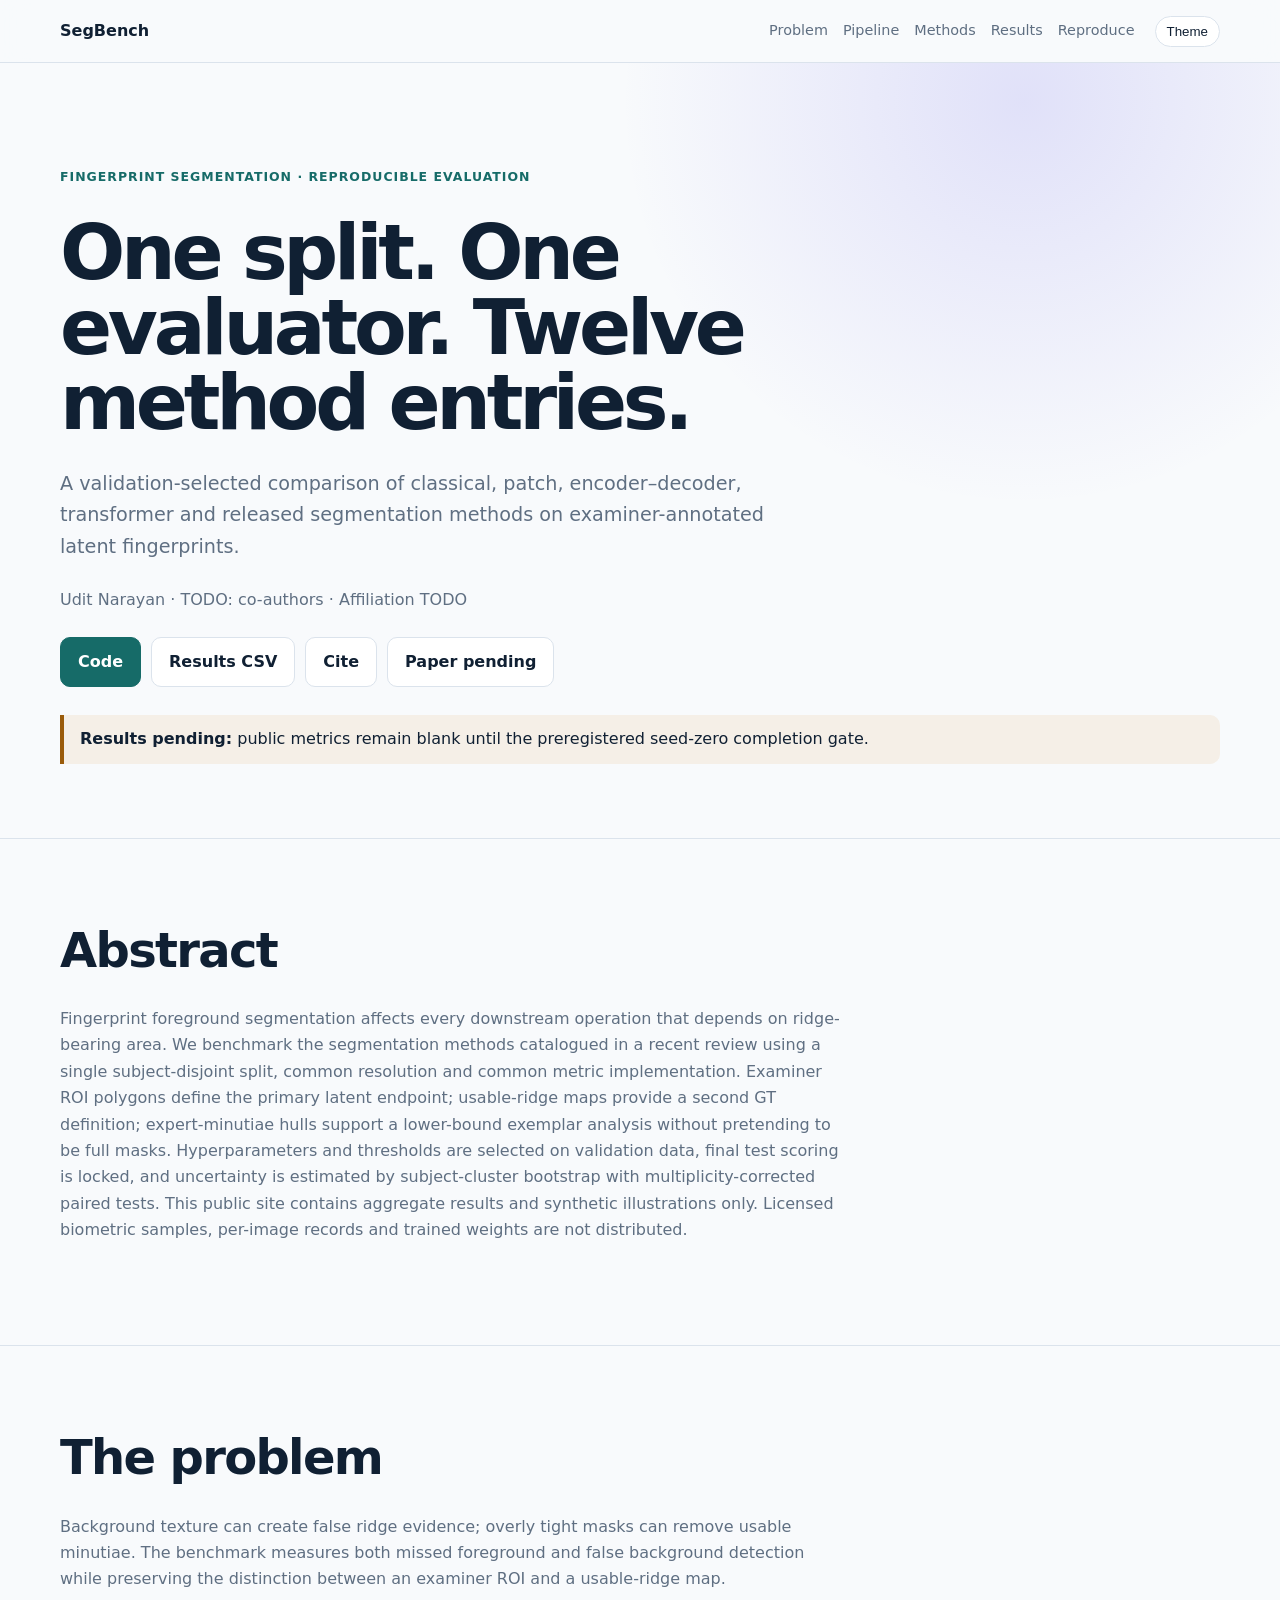
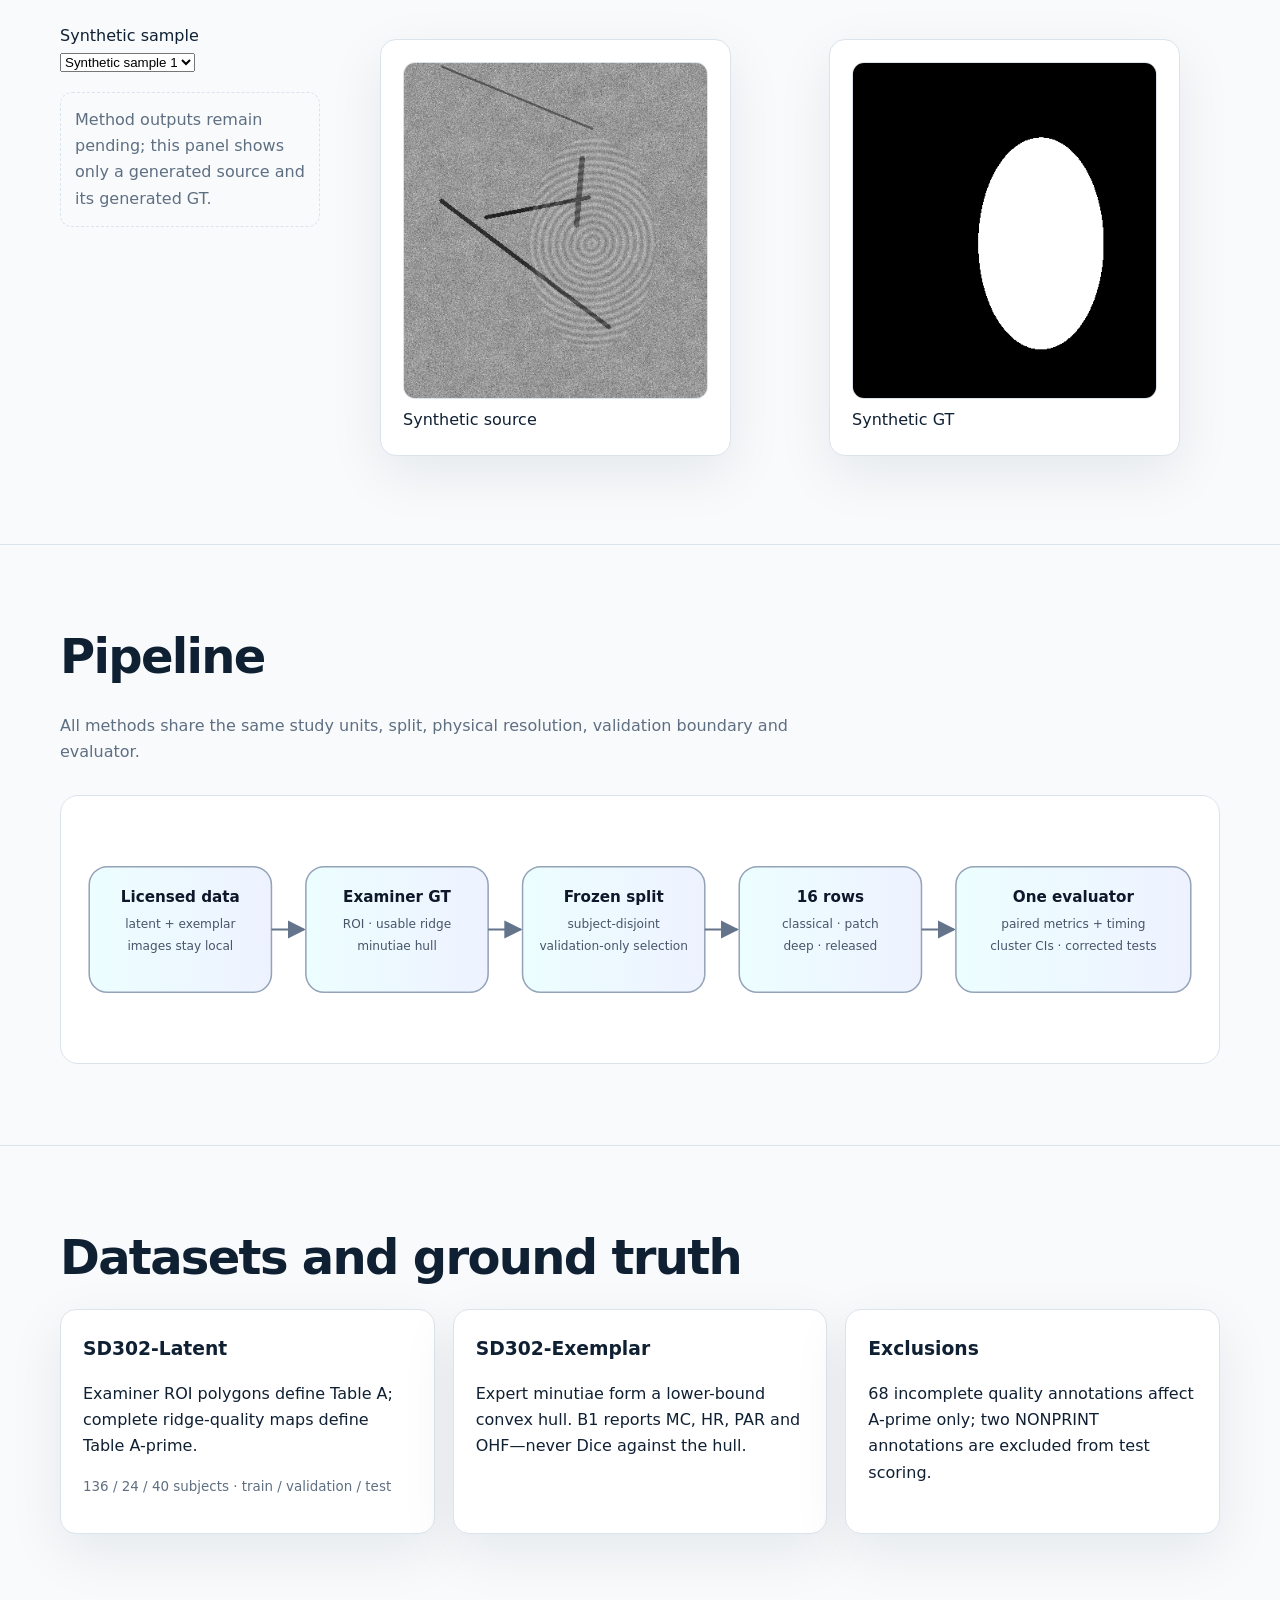
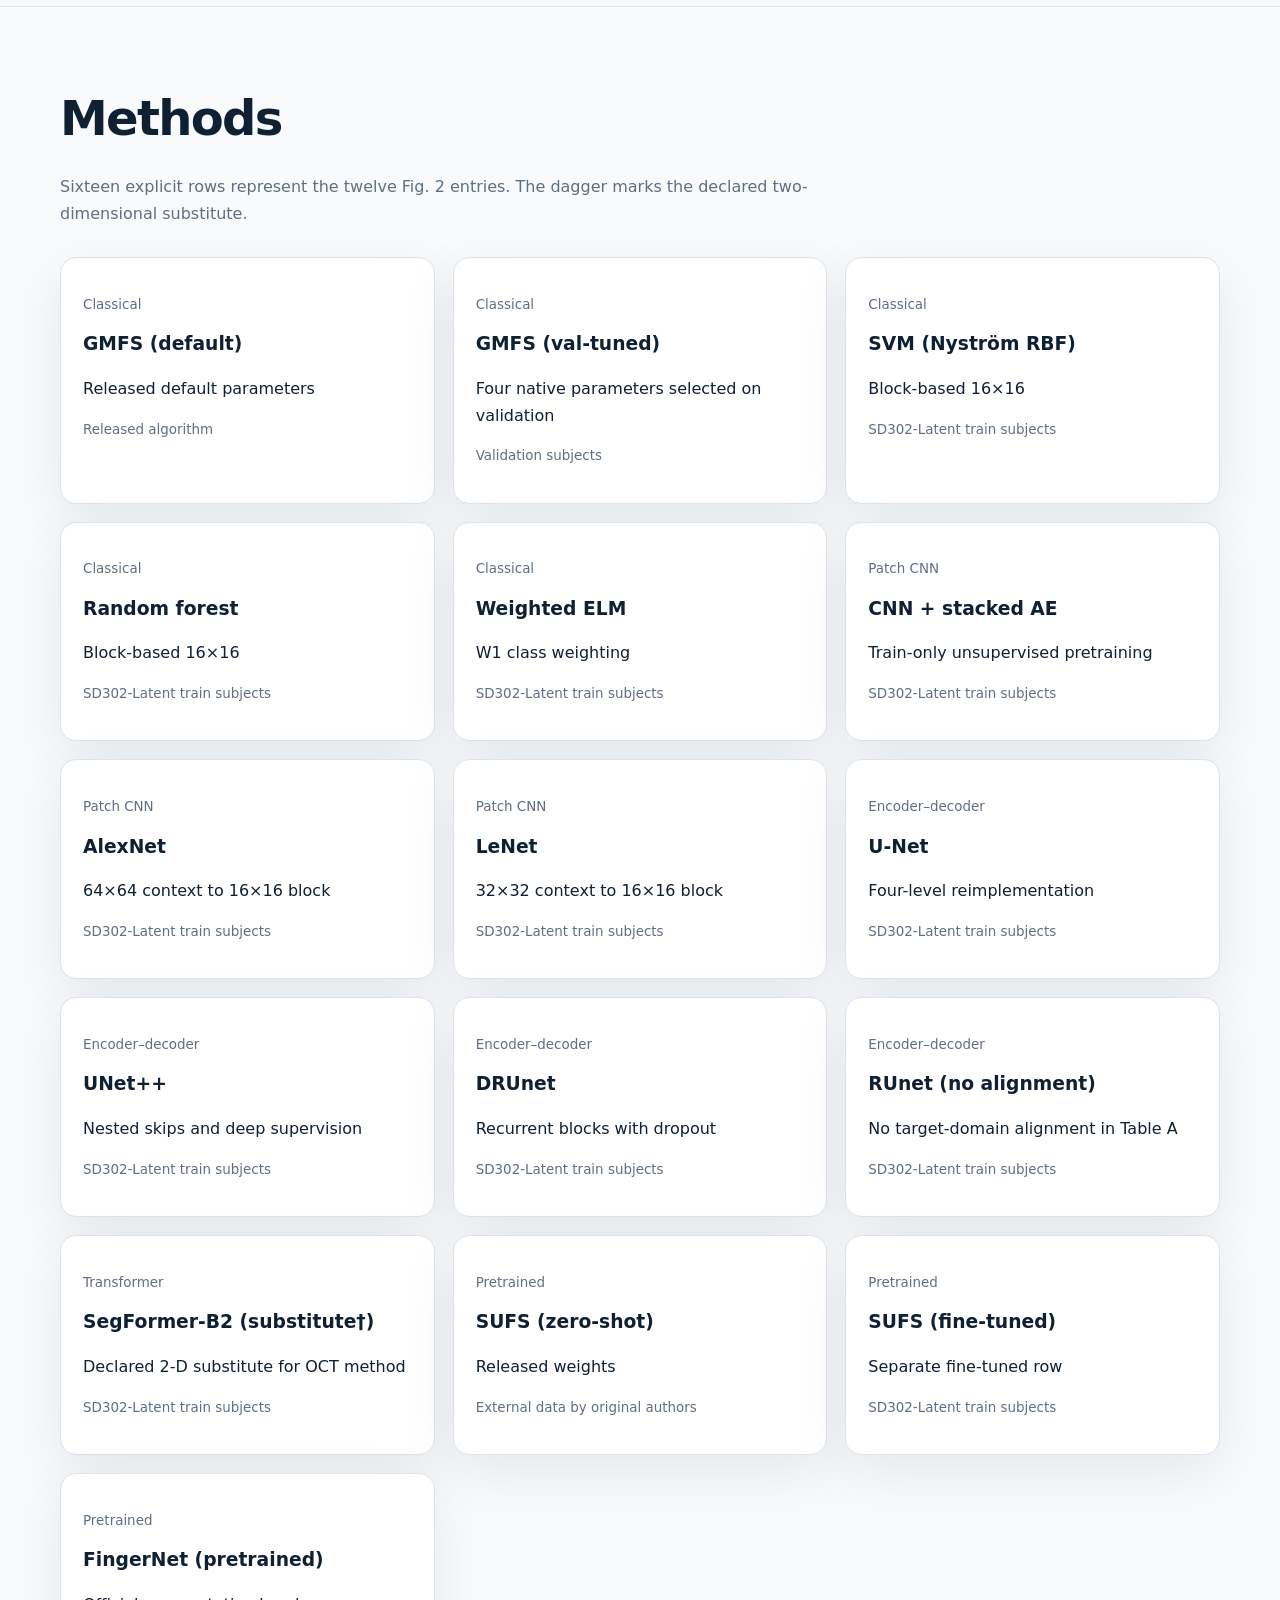
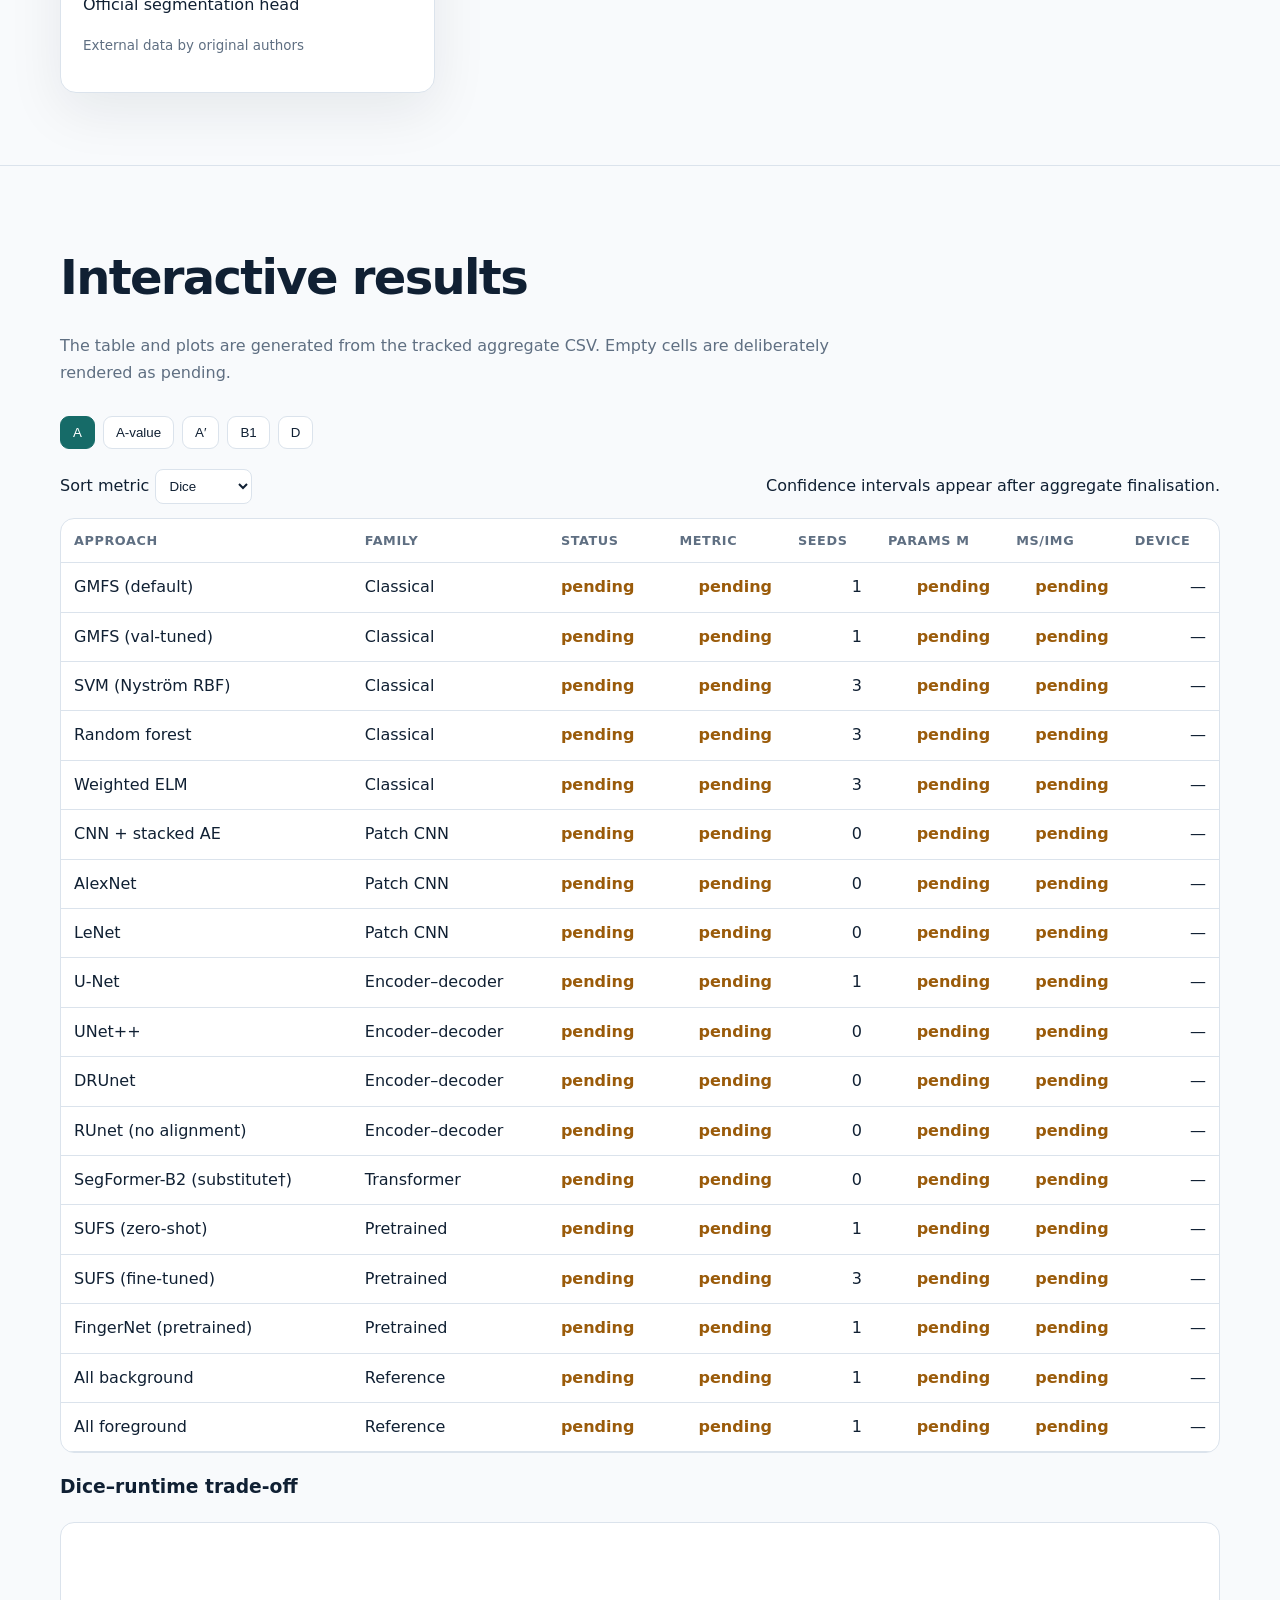
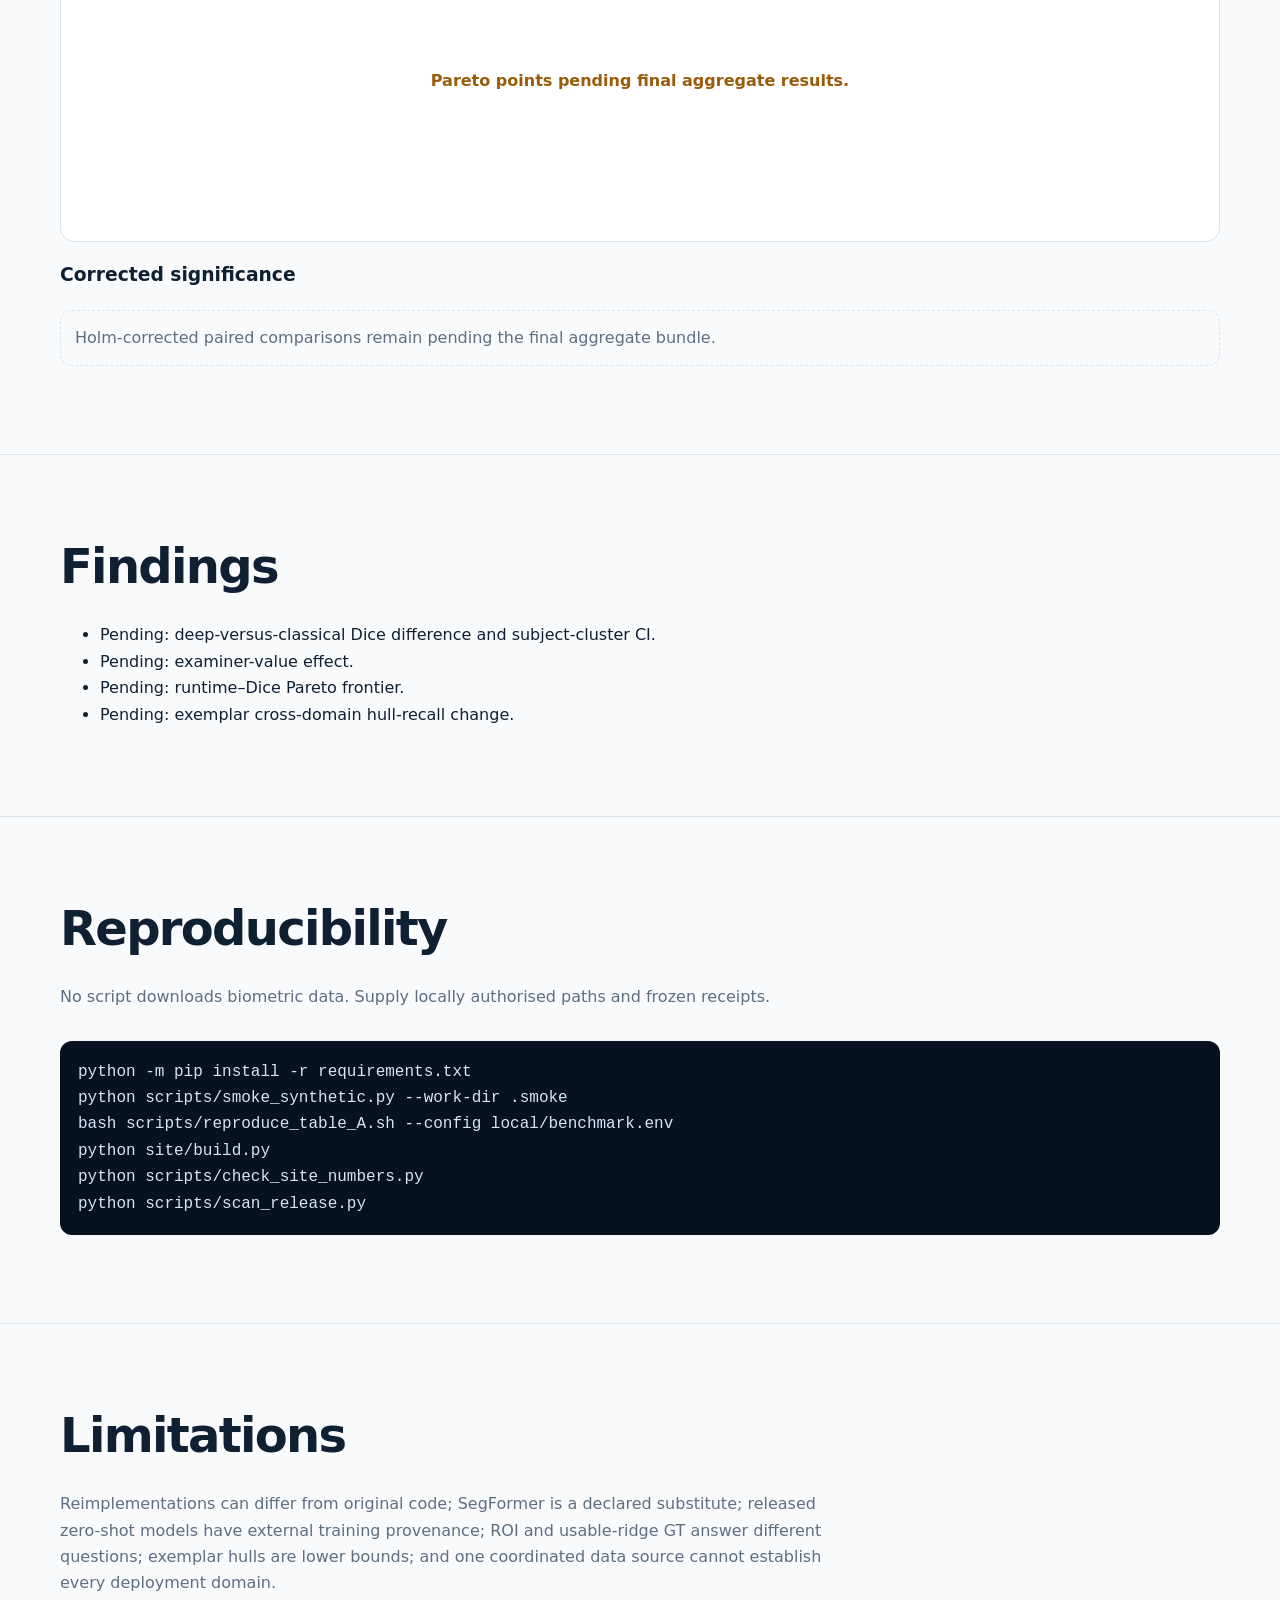
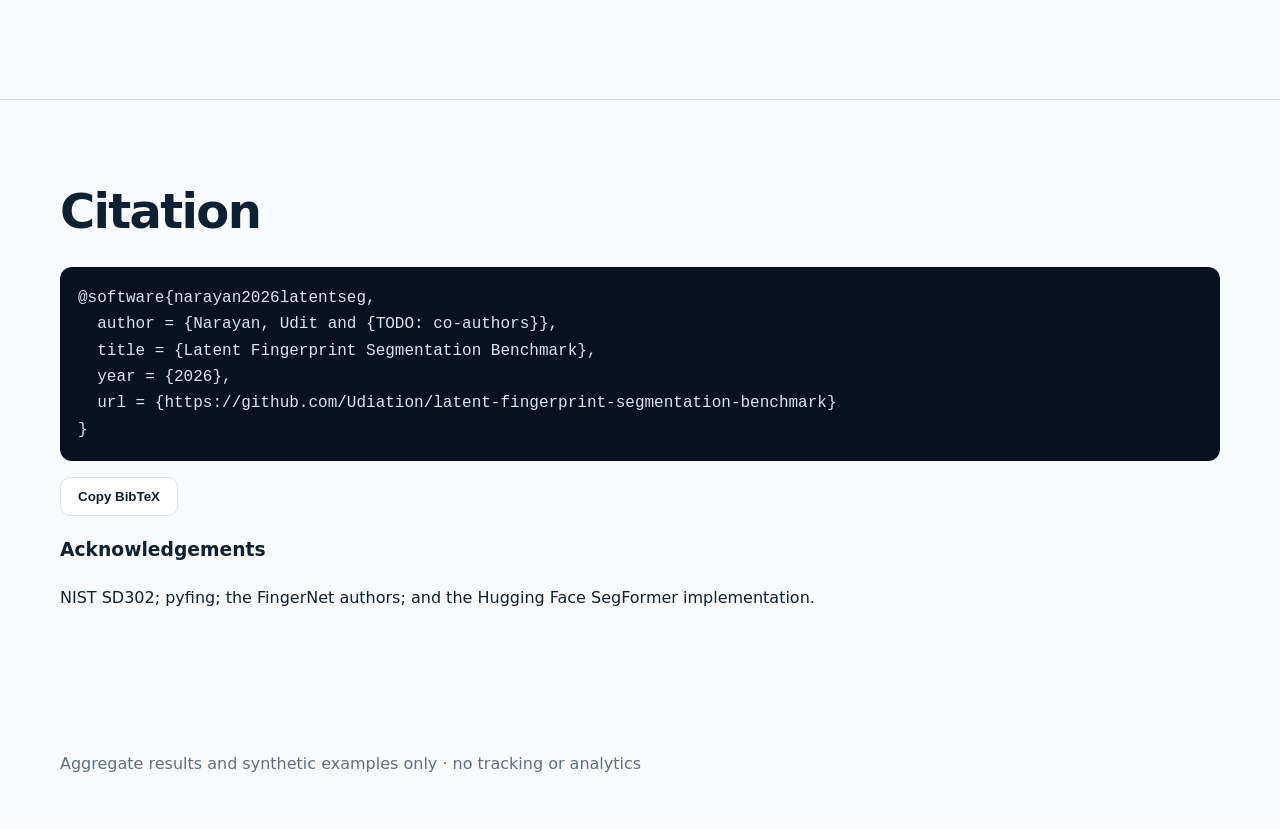
==== site/index.html @ 891df264 "feat: add fail-closed aggregate release updater" ====
<!doctype html>
<html lang="en"><head><meta charset="utf-8"><meta name="viewport" content="width=device-width,initial-scale=1"><meta name="segbench-public-safe" content="1"><title>Latent Fingerprint Segmentation Benchmark</title><meta name="description" content="A reproducible subject-disjoint benchmark of fingerprint foreground segmentation methods."><link rel="icon" href="assets/favicon.svg" type="image/svg+xml"><link rel="stylesheet" href="assets/style.css"></head>
<body><header class="top"><nav class="wrap nav" aria-label="Main"><a class="brand" href="#top">SegBench</a><div class="nav-links"><a href="#problem">Problem</a><a href="#pipeline">Pipeline</a><a href="#methods">Methods</a><a href="#results">Results</a><a href="#reproduce">Reproduce</a></div><button id="theme-toggle" class="theme" aria-label="Toggle colour theme">Theme</button></nav></header>
<main id="top"><section class="hero"><div class="wrap"><p class="eyebrow">Fingerprint segmentation · reproducible evaluation</p><h1>One split. One evaluator. Twelve method entries.</h1><p class="lede">A validation-selected comparison of classical, patch, encoder–decoder, transformer and released segmentation methods on examiner-annotated latent fingerprints.</p><p class="authors">Udit Narayan · TODO: co-authors · Affiliation TODO</p><div class="buttons"><a class="button primary" href="https://github.com/Udiation/latent-fingerprint-segmentation-benchmark">Code</a><a class="button" href="assets/results/public_results.csv">Results CSV</a><a class="button" href="#citation">Cite</a><span class="button" aria-disabled="true">Paper pending</span></div><p class="status"><strong>Results pending:</strong> public metrics remain blank until the preregistered seed-zero completion gate.</p></div></section>
<section class="section"><div class="wrap"><h2>Abstract</h2><p class="section-intro">Fingerprint foreground segmentation affects every downstream operation that depends on ridge-bearing area. We benchmark the segmentation methods catalogued in a recent review using a single subject-disjoint split, common resolution and common metric implementation. Examiner ROI polygons define the primary latent endpoint; usable-ridge maps provide a second GT definition; expert-minutiae hulls support a lower-bound exemplar analysis without pretending to be full masks. Hyperparameters and thresholds are selected on validation data, final test scoring is locked, and uncertainty is estimated by subject-cluster bootstrap with multiplicity-corrected paired tests. This public site contains aggregate results and synthetic illustrations only. Licensed biometric samples, per-image records and trained weights are not distributed.</p></div></section>
<section id="problem" class="section"><div class="wrap"><h2>The problem</h2><p class="section-intro">Background texture can create false ridge evidence; overly tight masks can remove usable minutiae. The benchmark measures both missed foreground and false background detection while preserving the distinction between an examiner ROI and a usable-ridge map.</p><div class="synthetic"><div><label for="synthetic-select">Synthetic sample</label><select id="synthetic-select"></select><p class="notice">Method outputs remain pending; this panel shows only a generated source and its generated GT.</p></div><div class="grid"><figure class="card" style="grid-column:span 6"><img id="synthetic-source" alt="Synthetic ridge-pattern source"><figcaption>Synthetic source</figcaption></figure><figure class="card" style="grid-column:span 6"><img id="synthetic-mask" alt="Synthetic foreground mask"><figcaption>Synthetic GT</figcaption></figure></div></div></div></section>
<section id="pipeline" class="section"><div class="wrap"><h2>Pipeline</h2><p class="section-intro">All methods share the same study units, split, physical resolution, validation boundary and evaluator.</p><img class="pipeline" src="assets/pipeline.svg" alt="Benchmark pipeline from licensed data through examiner GT, subject split, methods, evaluation and statistics"></div></section>
<section class="section"><div class="wrap"><h2>Datasets and ground truth</h2><div class="grid"><article class="card dataset"><h3>SD302-Latent</h3><p>Examiner ROI polygons define Table A; complete ridge-quality maps define Table A-prime.</p><p class="meta">136 / 24 / 40 subjects · train / validation / test</p></article><article class="card dataset"><h3>SD302-Exemplar</h3><p>Expert minutiae form a lower-bound convex hull. B1 reports MC, HR, PAR and OHF—never Dice against the hull.</p></article><article class="card dataset"><h3>Exclusions</h3><p>68 incomplete quality annotations affect A-prime only; two NONPRINT annotations are excluded from test scoring.</p></article></div></div></section>
<section id="methods" class="section"><div class="wrap"><h2>Methods</h2><p class="section-intro">Sixteen explicit rows represent the twelve Fig. 2 entries. The dagger marks the declared two-dimensional substitute.</p><div class="grid"><article class="card method"><p class="meta">Classical</p><h3>GMFS (default)</h3><p>Released default parameters</p><p class="meta">Released algorithm</p></article><article class="card method"><p class="meta">Classical</p><h3>GMFS (val-tuned)</h3><p>Four native parameters selected on validation</p><p class="meta">Validation subjects</p></article><article class="card method"><p class="meta">Classical</p><h3>SVM (Nyström RBF)</h3><p>Block-based 16×16</p><p class="meta">SD302-Latent train subjects</p></article><article class="card method"><p class="meta">Classical</p><h3>Random forest</h3><p>Block-based 16×16</p><p class="meta">SD302-Latent train subjects</p></article><article class="card method"><p class="meta">Classical</p><h3>Weighted ELM</h3><p>W1 class weighting</p><p class="meta">SD302-Latent train subjects</p></article><article class="card method"><p class="meta">Patch CNN</p><h3>CNN + stacked AE</h3><p>Train-only unsupervised pretraining</p><p class="meta">SD302-Latent train subjects</p></article><article class="card method"><p class="meta">Patch CNN</p><h3>AlexNet</h3><p>64×64 context to 16×16 block</p><p class="meta">SD302-Latent train subjects</p></article><article class="card method"><p class="meta">Patch CNN</p><h3>LeNet</h3><p>32×32 context to 16×16 block</p><p class="meta">SD302-Latent train subjects</p></article><article class="card method"><p class="meta">Encoder–decoder</p><h3>U-Net</h3><p>Four-level reimplementation</p><p class="meta">SD302-Latent train subjects</p></article><article class="card method"><p class="meta">Encoder–decoder</p><h3>UNet++</h3><p>Nested skips and deep supervision</p><p class="meta">SD302-Latent train subjects</p></article><article class="card method"><p class="meta">Encoder–decoder</p><h3>DRUnet</h3><p>Recurrent blocks with dropout</p><p class="meta">SD302-Latent train subjects</p></article><article class="card method"><p class="meta">Encoder–decoder</p><h3>RUnet (no alignment)</h3><p>No target-domain alignment in Table A</p><p class="meta">SD302-Latent train subjects</p></article><article class="card method"><p class="meta">Transformer</p><h3>SegFormer-B2 (substitute†)</h3><p>Declared 2-D substitute for OCT method</p><p class="meta">SD302-Latent train subjects</p></article><article class="card method"><p class="meta">Pretrained</p><h3>SUFS (zero-shot)</h3><p>Released weights</p><p class="meta">External data by original authors</p></article><article class="card method"><p class="meta">Pretrained</p><h3>SUFS (fine-tuned)</h3><p>Separate fine-tuned row</p><p class="meta">SD302-Latent train subjects</p></article><article class="card method"><p class="meta">Pretrained</p><h3>FingerNet (pretrained)</h3><p>Official segmentation head</p><p class="meta">External data by original authors</p></article></div></div></section>
<section id="results" class="section"><div class="wrap"><h2>Interactive results</h2><p class="section-intro">The table and plots are generated from the tracked aggregate CSV. Empty cells are deliberately rendered as pending.</p><div class="tabs" role="tablist" aria-label="Result tables"><button id="tab-A" class="tab" role="tab" data-table="A" aria-controls="result-panel" aria-selected="true">A</button><button id="tab-A_value" class="tab" role="tab" data-table="A_value" aria-controls="result-panel" aria-selected="false">A-value</button><button id="tab-A_prime" class="tab" role="tab" data-table="A_prime" aria-controls="result-panel" aria-selected="false">A′</button><button id="tab-B1" class="tab" role="tab" data-table="B1" aria-controls="result-panel" aria-selected="false">B1</button><button id="tab-D" class="tab" role="tab" data-table="D" aria-controls="result-panel" aria-selected="false">D</button></div><div id="result-panel" role="tabpanel" aria-live="polite"><div class="controls"><label>Sort metric <select id="metric"><option value="dice">Dice</option><option value="jaccard">Jaccard</option><option value="mdr">MDR</option><option value="fdr">FDR</option><option value="accuracy">Accuracy</option><option value="mc">MC</option><option value="hr">HR</option><option value="par">PAR</option><option value="ohf">OHF</option><option value="ms_per_img">ms/img</option></select></label><span>Confidence intervals appear after aggregate finalisation.</span></div><div class="table-scroll"><table><thead><tr><th>Approach</th><th>Family</th><th>Status</th><th>Metric</th><th>Seeds</th><th>Params M</th><th>ms/img</th><th>Device</th></tr></thead><tbody id="result-body"></tbody></table></div><h3>Dice–runtime trade-off</h3><div id="pareto" class="chart"></div><h3>Corrected significance</h3><p class="notice">Holm-corrected paired comparisons remain pending the final aggregate bundle.</p></div></div></section>
<section class="section"><div class="wrap"><h2>Findings</h2><ul><li>Pending: deep-versus-classical Dice difference and subject-cluster CI.</li><li>Pending: examiner-value effect.</li><li>Pending: runtime–Dice Pareto frontier.</li><li>Pending: exemplar cross-domain hull-recall change.</li></ul></div></section>
<section id="reproduce" class="section"><div class="wrap"><h2>Reproducibility</h2><p class="section-intro">No script downloads biometric data. Supply locally authorised paths and frozen receipts.</p><pre>python -m pip install -r requirements.txt
python scripts/smoke_synthetic.py --work-dir .smoke
bash scripts/reproduce_table_A.sh --config local/benchmark.env
python site/build.py
python scripts/check_site_numbers.py
python scripts/scan_release.py</pre></div></section>
<section class="section"><div class="wrap"><h2>Limitations</h2><p class="section-intro">Reimplementations can differ from original code; SegFormer is a declared substitute; released zero-shot models have external training provenance; ROI and usable-ridge GT answer different questions; exemplar hulls are lower bounds; and one coordinated data source cannot establish every deployment domain.</p></div></section>
<section id="citation" class="section"><div class="wrap"><h2>Citation</h2><pre id="bibtex">@software{narayan2026latentseg,
  author = {Narayan, Udit and {TODO: co-authors}},
  title = {Latent Fingerprint Segmentation Benchmark},
  year = {2026},
  url = {https://github.com/Udiation/latent-fingerprint-segmentation-benchmark}
}</pre><button id="copy-cite" class="button">Copy BibTeX</button><h3>Acknowledgements</h3><p>NIST SD302; pyfing; the FingerNet authors; and the Hugging Face SegFormer implementation.</p></div></section></main><footer class="footer"><div class="wrap">Aggregate results and synthetic examples only · no tracking or analytics</div></footer>
<script id="public-data" type="application/json">{"schema_version":1,"results":[{"table":"A","view":"overall","group":"overall","year":"2023","method":"gmfs_default","approach":"GMFS (default)","family":"Classical","training_data":"Released algorithm","comment":"Released default parameters","status":"pending","seeds_completed":"1","n_images":"","n_subjects":"","accuracy":"","error_rate":"","dice":"","jaccard":"","miou":"","mdr":"","fdr":"","mc":"","hr":"","par":"","ohf":"","params_m":"","ms_per_img":"","device":"","ci_lower":"","ci_upper":""},{"table":"A","view":"overall","group":"overall","year":"2023","method":"gmfs_tuned","approach":"GMFS (val-tuned)","family":"Classical","training_data":"Validation subjects","comment":"Four native parameters selected on validation","status":"pending","seeds_completed":"1","n_images":"","n_subjects":"","accuracy":"","error_rate":"","dice":"","jaccard":"","miou":"","mdr":"","fdr":"","mc":"","hr":"","par":"","ohf":"","params_m":"","ms_per_img":"","device":"","ci_lower":"","ci_upper":""},{"table":"A","view":"overall","group":"overall","year":"1995","method":"svm","approach":"SVM (Nystr\u00f6m RBF)","family":"Classical","training_data":"SD302-Latent train subjects","comment":"Block-based 16\u00d716","status":"pending","seeds_completed":"3","n_images":"","n_subjects":"","accuracy":"","error_rate":"","dice":"","jaccard":"","miou":"","mdr":"","fdr":"","mc":"","hr":"","par":"","ohf":"","params_m":"","ms_per_img":"","device":"","ci_lower":"","ci_upper":""},{"table":"A","view":"overall","group":"overall","year":"2017","method":"rf","approach":"Random forest","family":"Classical","training_data":"SD302-Latent train subjects","comment":"Block-based 16\u00d716","status":"pending","seeds_completed":"3","n_images":"","n_subjects":"","accuracy":"","error_rate":"","dice":"","jaccard":"","miou":"","mdr":"","fdr":"","mc":"","hr":"","par":"","ohf":"","params_m":"","ms_per_img":"","device":"","ci_lower":"","ci_upper":""},{"table":"A","view":"overall","group":"overall","year":"2016","method":"welm","approach":"Weighted ELM","family":"Classical","training_data":"SD302-Latent train subjects","comment":"W1 class weighting","status":"pending","seeds_completed":"3","n_images":"","n_subjects":"","accuracy":"","error_rate":"","dice":"","jaccard":"","miou":"","mdr":"","fdr":"","mc":"","hr":"","par":"","ohf":"","params_m":"","ms_per_img":"","device":"","ci_lower":"","ci_upper":""},{"table":"A","view":"overall","group":"overall","year":"2023","method":"cnn_ae","approach":"CNN + stacked AE","family":"Patch CNN","training_data":"SD302-Latent train subjects","comment":"Train-only unsupervised pretraining","status":"pending","seeds_completed":"0","n_images":"","n_subjects":"","accuracy":"","error_rate":"","dice":"","jaccard":"","miou":"","mdr":"","fdr":"","mc":"","hr":"","par":"","ohf":"","params_m":"","ms_per_img":"","device":"","ci_lower":"","ci_upper":""},{"table":"A","view":"overall","group":"overall","year":"2019","method":"alexnet","approach":"AlexNet","family":"Patch CNN","training_data":"SD302-Latent train subjects","comment":"64\u00d764 context to 16\u00d716 block","status":"pending","seeds_completed":"0","n_images":"","n_subjects":"","accuracy":"","error_rate":"","dice":"","jaccard":"","miou":"","mdr":"","fdr":"","mc":"","hr":"","par":"","ohf":"","params_m":"","ms_per_img":"","device":"","ci_lower":"","ci_upper":""},{"table":"A","view":"overall","group":"overall","year":"2019","method":"lenet","approach":"LeNet","family":"Patch CNN","training_data":"SD302-Latent train subjects","comment":"32\u00d732 context to 16\u00d716 block","status":"pending","seeds_completed":"0","n_images":"","n_subjects":"","accuracy":"","error_rate":"","dice":"","jaccard":"","miou":"","mdr":"","fdr":"","mc":"","hr":"","par":"","ohf":"","params_m":"","ms_per_img":"","device":"","ci_lower":"","ci_upper":""},{"table":"A","view":"overall","group":"overall","year":"2022","method":"unet","approach":"U-Net","family":"Encoder\u2013decoder","training_data":"SD302-Latent train subjects","comment":"Four-level reimplementation","status":"pending","seeds_completed":"1","n_images":"","n_subjects":"","accuracy":"","error_rate":"","dice":"","jaccard":"","miou":"","mdr":"","fdr":"","mc":"","hr":"","par":"","ohf":"","params_m":"","ms_per_img":"","device":"","ci_lower":"","ci_upper":""},{"table":"A","view":"overall","group":"overall","year":"2020","method":"unetpp","approach":"UNet++","family":"Encoder\u2013decoder","training_data":"SD302-Latent train subjects","comment":"Nested skips and deep supervision","status":"pending","seeds_completed":"0","n_images":"","n_subjects":"","accuracy":"","error_rate":"","dice":"","jaccard":"","miou":"","mdr":"","fdr":"","mc":"","hr":"","par":"","ohf":"","params_m":"","ms_per_img":"","device":"","ci_lower":"","ci_upper":""},{"table":"A","view":"overall","group":"overall","year":"","method":"drunet","approach":"DRUnet","family":"Encoder\u2013decoder","training_data":"SD302-Latent train subjects","comment":"Recurrent blocks with dropout","status":"pending","seeds_completed":"0","n_images":"","n_subjects":"","accuracy":"","error_rate":"","dice":"","jaccard":"","miou":"","mdr":"","fdr":"","mc":"","hr":"","par":"","ohf":"","params_m":"","ms_per_img":"","device":"","ci_lower":"","ci_upper":""},{"table":"A","view":"overall","group":"overall","year":"2021","method":"r_unet","approach":"RUnet (no alignment)","family":"Encoder\u2013decoder","training_data":"SD302-Latent train subjects","comment":"No target-domain alignment in Table A","status":"pending","seeds_completed":"0","n_images":"","n_subjects":"","accuracy":"","error_rate":"","dice":"","jaccard":"","miou":"","mdr":"","fdr":"","mc":"","hr":"","par":"","ohf":"","params_m":"","ms_per_img":"","device":"","ci_lower":"","ci_upper":""},{"table":"A","view":"overall","group":"overall","year":"2021","method":"segformer_b2","approach":"SegFormer-B2 (substitute\u2020)","family":"Transformer","training_data":"SD302-Latent train subjects","comment":"Declared 2-D substitute for OCT method","status":"pending","seeds_completed":"0","n_images":"","n_subjects":"","accuracy":"","error_rate":"","dice":"","jaccard":"","miou":"","mdr":"","fdr":"","mc":"","hr":"","par":"","ohf":"","params_m":"","ms_per_img":"","device":"","ci_lower":"","ci_upper":""},{"table":"A","view":"overall","group":"overall","year":"2023","method":"sufs_zero","approach":"SUFS (zero-shot)","family":"Pretrained","training_data":"External data by original authors","comment":"Released weights","status":"pending","seeds_completed":"1","n_images":"","n_subjects":"","accuracy":"","error_rate":"","dice":"","jaccard":"","miou":"","mdr":"","fdr":"","mc":"","hr":"","par":"","ohf":"","params_m":"","ms_per_img":"","device":"","ci_lower":"","ci_upper":""},{"table":"A","view":"overall","group":"overall","year":"2023","method":"sufs_ft","approach":"SUFS (fine-tuned)","family":"Pretrained","training_data":"SD302-Latent train subjects","comment":"Separate fine-tuned row","status":"pending","seeds_completed":"3","n_images":"","n_subjects":"","accuracy":"","error_rate":"","dice":"","jaccard":"","miou":"","mdr":"","fdr":"","mc":"","hr":"","par":"","ohf":"","params_m":"","ms_per_img":"","device":"","ci_lower":"","ci_upper":""},{"table":"A","view":"overall","group":"overall","year":"2017","method":"fingernet","approach":"FingerNet (pretrained)","family":"Pretrained","training_data":"External data by original authors","comment":"Official segmentation head","status":"pending","seeds_completed":"1","n_images":"","n_subjects":"","accuracy":"","error_rate":"","dice":"","jaccard":"","miou":"","mdr":"","fdr":"","mc":"","hr":"","par":"","ohf":"","params_m":"","ms_per_img":"","device":"","ci_lower":"","ci_upper":""},{"table":"A","view":"overall","group":"overall","year":"","method":"all_background","approach":"All background","family":"Reference","training_data":"None","comment":"Non-ranked reference","status":"pending","seeds_completed":"1","n_images":"","n_subjects":"","accuracy":"","error_rate":"","dice":"","jaccard":"","miou":"","mdr":"","fdr":"","mc":"","hr":"","par":"","ohf":"","params_m":"","ms_per_img":"","device":"","ci_lower":"","ci_upper":""},{"table":"A","view":"overall","group":"overall","year":"","method":"all_foreground","approach":"All foreground","family":"Reference","training_data":"None","comment":"Non-ranked reference","status":"pending","seeds_completed":"1","n_images":"","n_subjects":"","accuracy":"","error_rate":"","dice":"","jaccard":"","miou":"","mdr":"","fdr":"","mc":"","hr":"","par":"","ohf":"","params_m":"","ms_per_img":"","device":"","ci_lower":"","ci_upper":""}],"tables":[{"table":"A","title":"SD302-Latent \u00b7 examiner ROI","status":"pending","note":"Final aggregate metrics await seed-zero gate"},{"table":"A_value","title":"Examiner-value breakdown","status":"pending","note":"Generated after Table A finalisation"},{"table":"A_prime","title":"SD302-Latent \u00b7 usable-ridge GT","status":"pending","note":"Uses the same frozen Table A predictions"},{"table":"B1","title":"SD302-Exemplar \u00b7 minutiae-hull lower bound","status":"pending","note":"Reports MC HR PAR and OHF rather than Dice"},{"table":"D","title":"Cross-domain summary","status":"pending","note":"Generated after Dataset 2 evaluation"}],"statistics":[{"table":"A","metric":"dice","comparison":"pending","estimate":"","ci_lower":"","ci_upper":"","p_holm":"","significant":"","status":"pending"},{"table":"B1","metric":"hr","comparison":"pending","estimate":"","ci_lower":"","ci_upper":"","p_holm":"","significant":"","status":"pending"}],"synthetic":[{"key":"synthetic-1","label":"Synthetic sample 1","image":"assets/synthetic/source-1.png","mask":"assets/synthetic/mask-1.png"},{"key":"synthetic-2","label":"Synthetic sample 2","image":"assets/synthetic/source-2.png","mask":"assets/synthetic/mask-2.png"},{"key":"synthetic-3","label":"Synthetic sample 3","image":"assets/synthetic/source-3.png","mask":"assets/synthetic/mask-3.png"}]}</script><script src="assets/app.js"></script></body></html>
---- site/assets/style.css ----
:root{color-scheme:light dark;--bg:#f8fafc;--surface:#fff;--text:#102033;--muted:#5f6f82;--line:#dbe3ec;--accent:#166b68;--accent2:#4f46e5;--pending:#9a5b0a;--shadow:0 18px 55px rgba(15,23,42,.08)}
html[data-theme="dark"]{--bg:#0b1220;--surface:#121c2e;--text:#edf4ff;--muted:#a7b4c7;--line:#26354c;--accent:#61d2c8;--accent2:#a7a1ff;--pending:#f6bd60;--shadow:0 18px 55px rgba(0,0,0,.32)}
*{box-sizing:border-box}html{scroll-behavior:smooth}body{margin:0;background:var(--bg);color:var(--text);font:16px/1.65 Inter,ui-sans-serif,system-ui,-apple-system,BlinkMacSystemFont,"Segoe UI",sans-serif}a{color:var(--accent);text-underline-offset:3px}.wrap{width:min(1160px,calc(100% - 36px));margin:auto}.top{position:sticky;top:0;z-index:20;background:color-mix(in srgb,var(--bg) 88%,transparent);backdrop-filter:blur(14px);border-bottom:1px solid var(--line)}.nav{height:62px;display:flex;align-items:center;gap:20px}.brand{font-weight:800;color:var(--text);text-decoration:none;margin-right:auto}.nav-links{display:flex;gap:15px}.nav-links a{font-size:.9rem;color:var(--muted);text-decoration:none}.theme{border:1px solid var(--line);background:var(--surface);color:var(--text);border-radius:999px;padding:7px 11px;cursor:pointer}.hero{padding:92px 0 58px;background:radial-gradient(circle at 80% 5%,color-mix(in srgb,var(--accent2) 14%,transparent),transparent 32%)}.eyebrow{color:var(--accent);font-weight:800;letter-spacing:.08em;text-transform:uppercase;font-size:.78rem}.hero h1{font-size:clamp(2.4rem,6vw,5.7rem);line-height:.98;letter-spacing:-.055em;max-width:930px;margin:.35em 0}.lede{font-size:1.2rem;max-width:760px;color:var(--muted)}.authors{margin:24px 0;color:var(--muted)}.buttons{display:flex;flex-wrap:wrap;gap:10px}.button{display:inline-flex;padding:11px 17px;border-radius:10px;text-decoration:none;font-weight:700;border:1px solid var(--line);background:var(--surface);color:var(--text)}.button.primary{background:var(--accent);border-color:var(--accent);color:#fff}.status{margin-top:28px;border-left:4px solid var(--pending);padding:11px 16px;background:color-mix(in srgb,var(--pending) 10%,var(--surface));border-radius:0 10px 10px 0}.section{padding:72px 0;border-top:1px solid var(--line)}.section h2{font-size:clamp(1.8rem,4vw,3rem);letter-spacing:-.035em;margin:0 0 12px}.section-intro{color:var(--muted);max-width:780px;margin-bottom:30px}.grid{display:grid;grid-template-columns:repeat(12,1fr);gap:18px}.card{background:var(--surface);border:1px solid var(--line);border-radius:16px;padding:22px;box-shadow:var(--shadow)}.dataset{grid-column:span 4}.method{grid-column:span 4}.card h3{margin:.1rem 0}.meta{font-size:.84rem;color:var(--muted)}.pipeline{width:100%;background:#fff;border-radius:18px;border:1px solid var(--line);padding:12px}.tabs{display:flex;gap:8px;flex-wrap:wrap;margin:20px 0}.tab{border:1px solid var(--line);background:var(--surface);color:var(--text);border-radius:9px;padding:8px 12px;cursor:pointer}.tab[aria-selected="true"]{background:var(--accent);color:#fff;border-color:var(--accent)}.controls{display:flex;justify-content:space-between;gap:12px;align-items:center;flex-wrap:wrap;margin:14px 0}.controls select{border:1px solid var(--line);background:var(--surface);color:var(--text);padding:8px 10px;border-radius:8px}.table-scroll{overflow:auto;border:1px solid var(--line);border-radius:14px;background:var(--surface)}table{border-collapse:collapse;width:100%;min-width:780px}th,td{text-align:left;padding:11px 13px;border-bottom:1px solid var(--line);white-space:nowrap}th{font-size:.8rem;text-transform:uppercase;letter-spacing:.045em;color:var(--muted);cursor:pointer}td.numeric{text-align:right;font-variant-numeric:tabular-nums}.pending{color:var(--pending);font-weight:700}.chart{min-height:320px;border:1px solid var(--line);border-radius:14px;background:var(--surface);display:grid;place-items:center;padding:16px}.chart svg{max-width:100%;height:auto}.synthetic{display:grid;grid-template-columns:260px 1fr;gap:20px}.synthetic img{max-width:100%;border-radius:12px;border:1px solid var(--line);background:#ddd}.notice{padding:14px;border:1px dashed var(--line);border-radius:12px;color:var(--muted)}pre{white-space:pre-wrap;background:#07111f;color:#d7e5f8;border-radius:12px;padding:18px;overflow:auto}.footer{padding:52px 0;color:var(--muted)}@media(max-width:850px){.nav-links{display:none}.dataset,.method{grid-column:span 6}.synthetic{grid-template-columns:1fr}}@media(max-width:580px){.dataset,.method{grid-column:span 12}.hero{padding-top:62px}.wrap{width:min(100% - 24px,1160px)}}@media(prefers-reduced-motion:reduce){html{scroll-behavior:auto}}
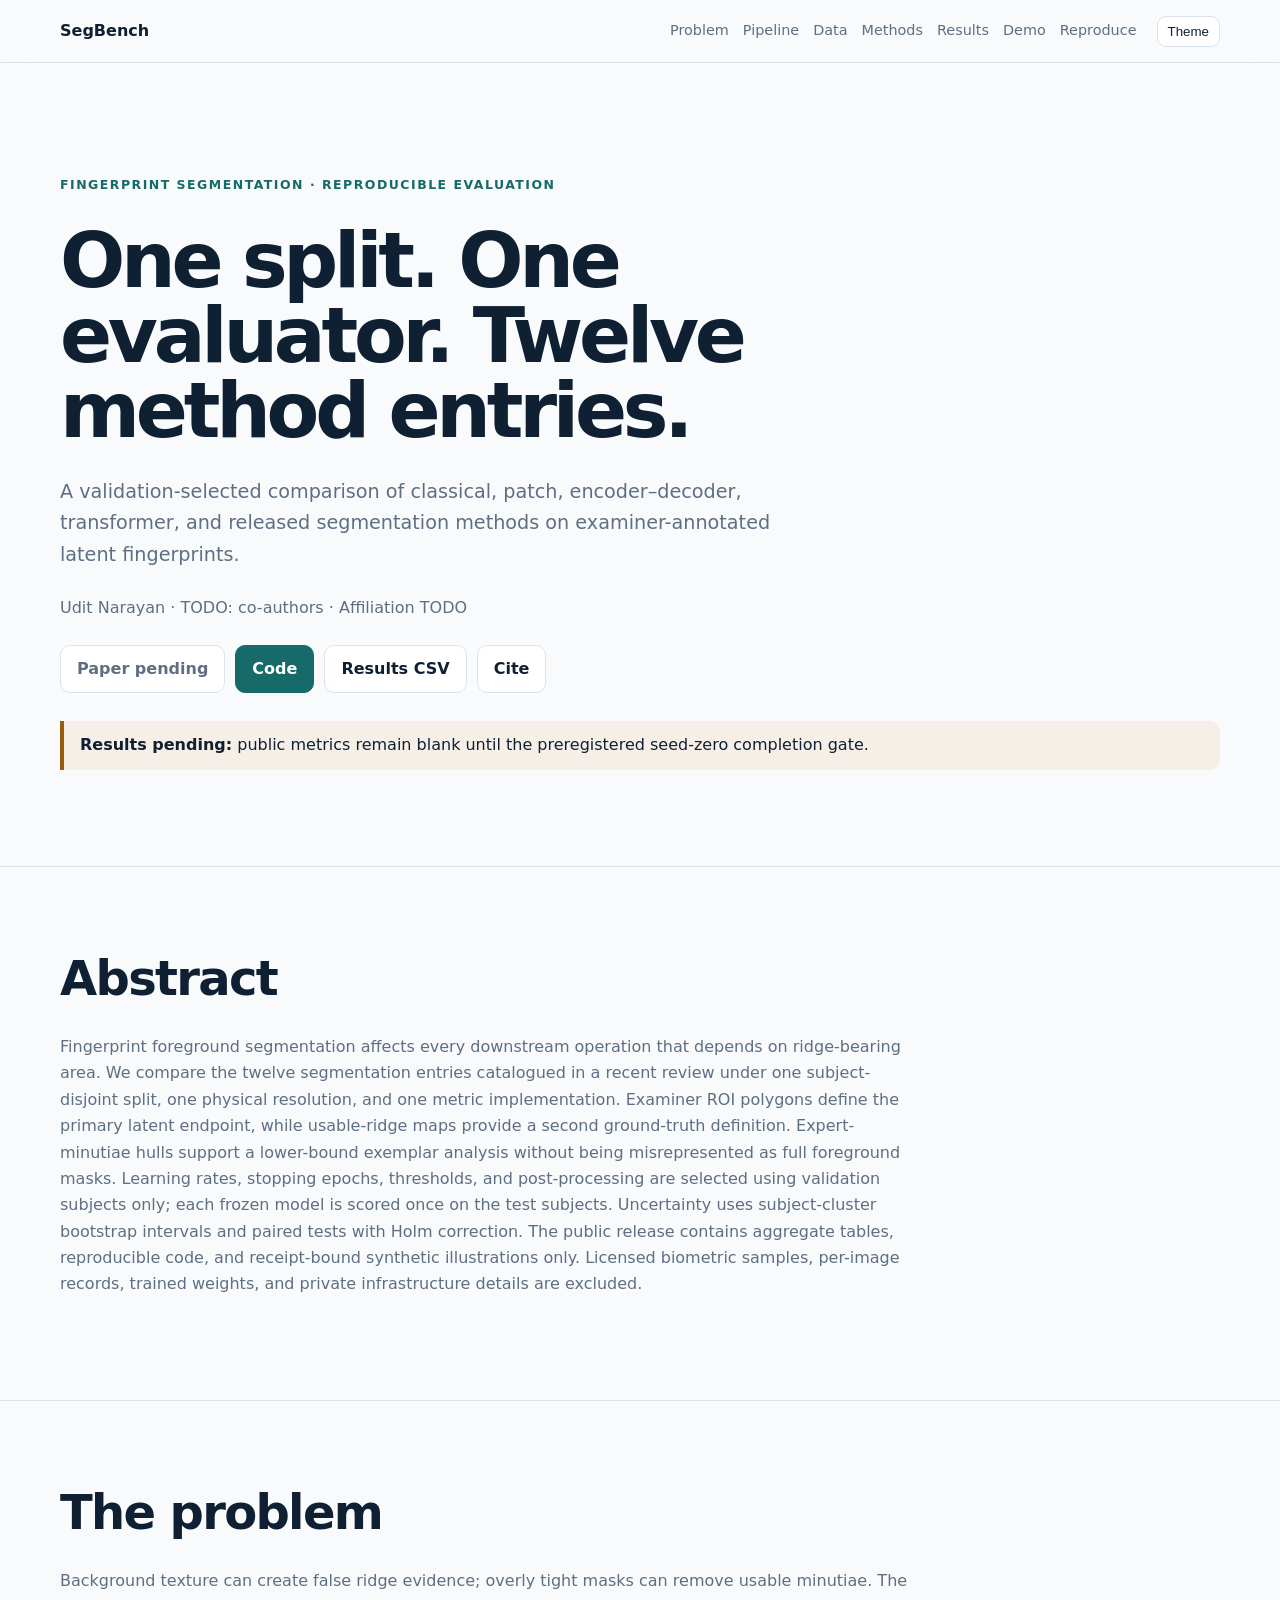
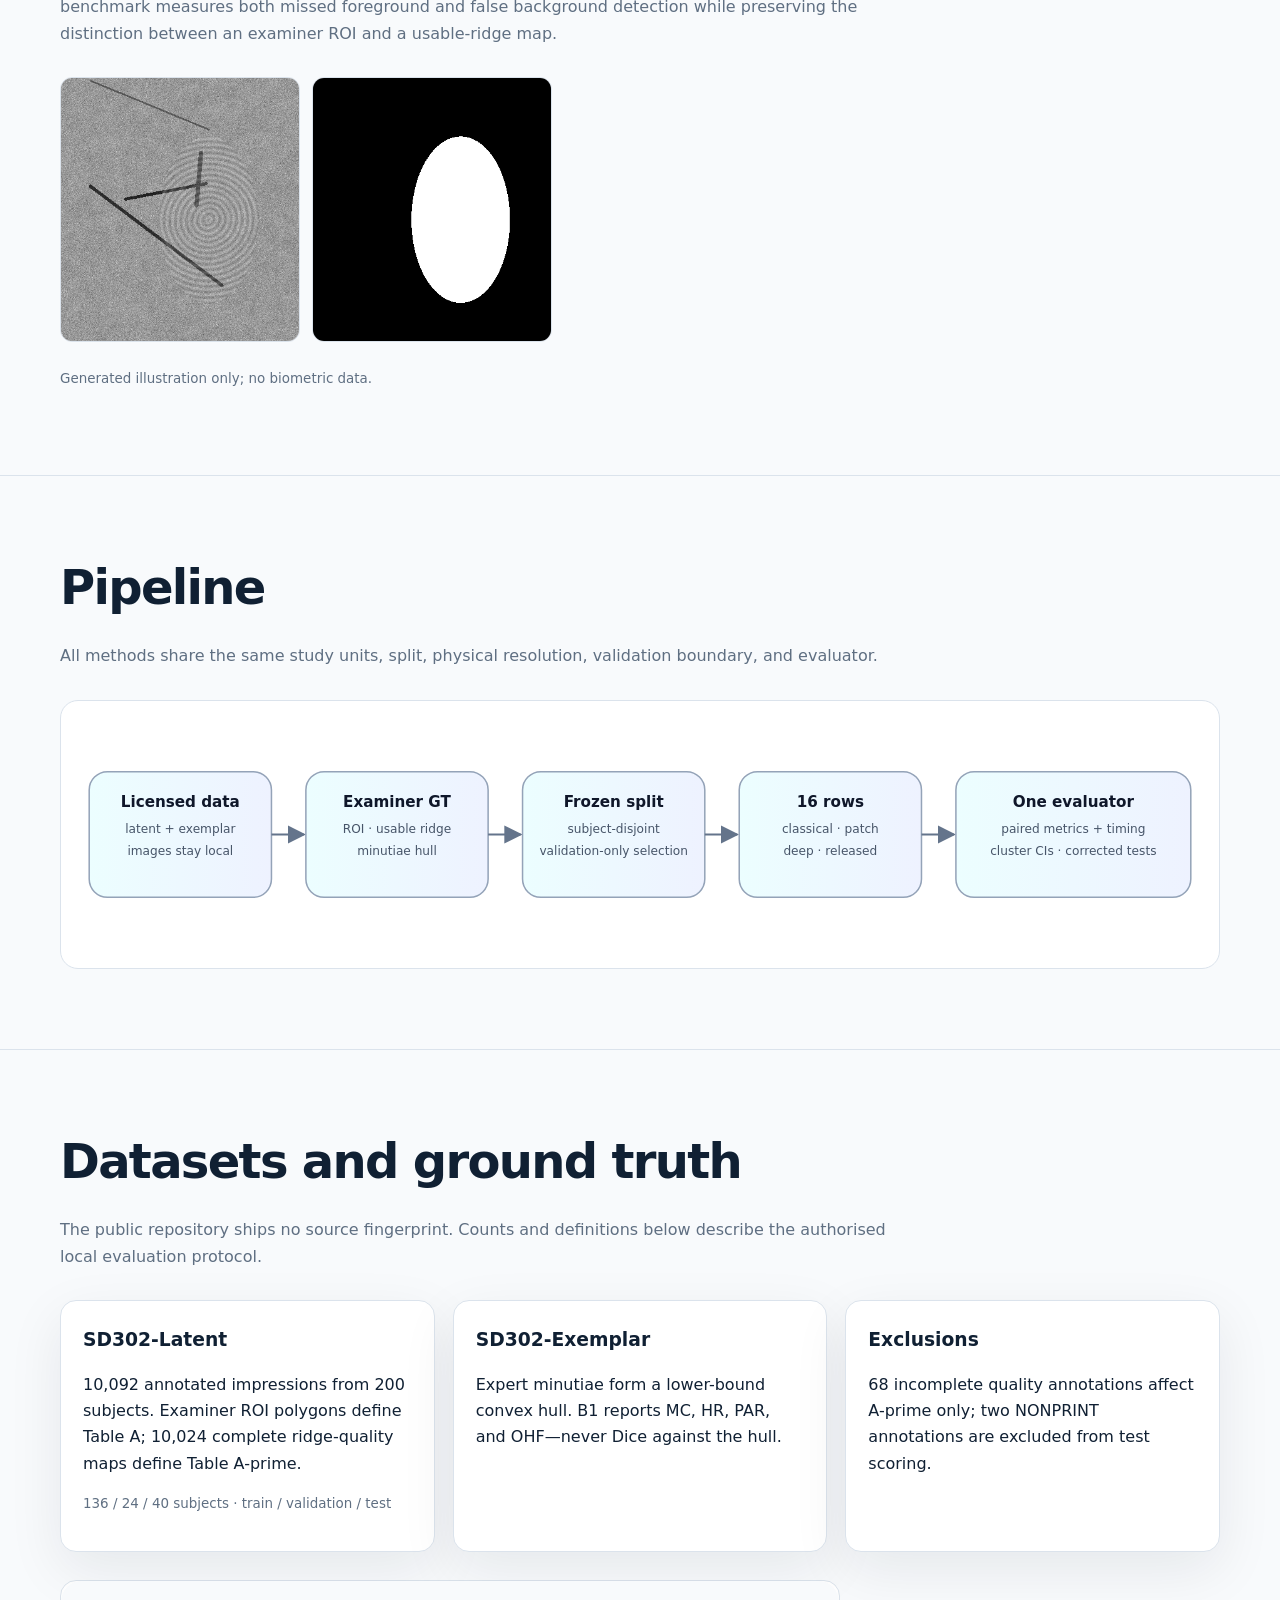
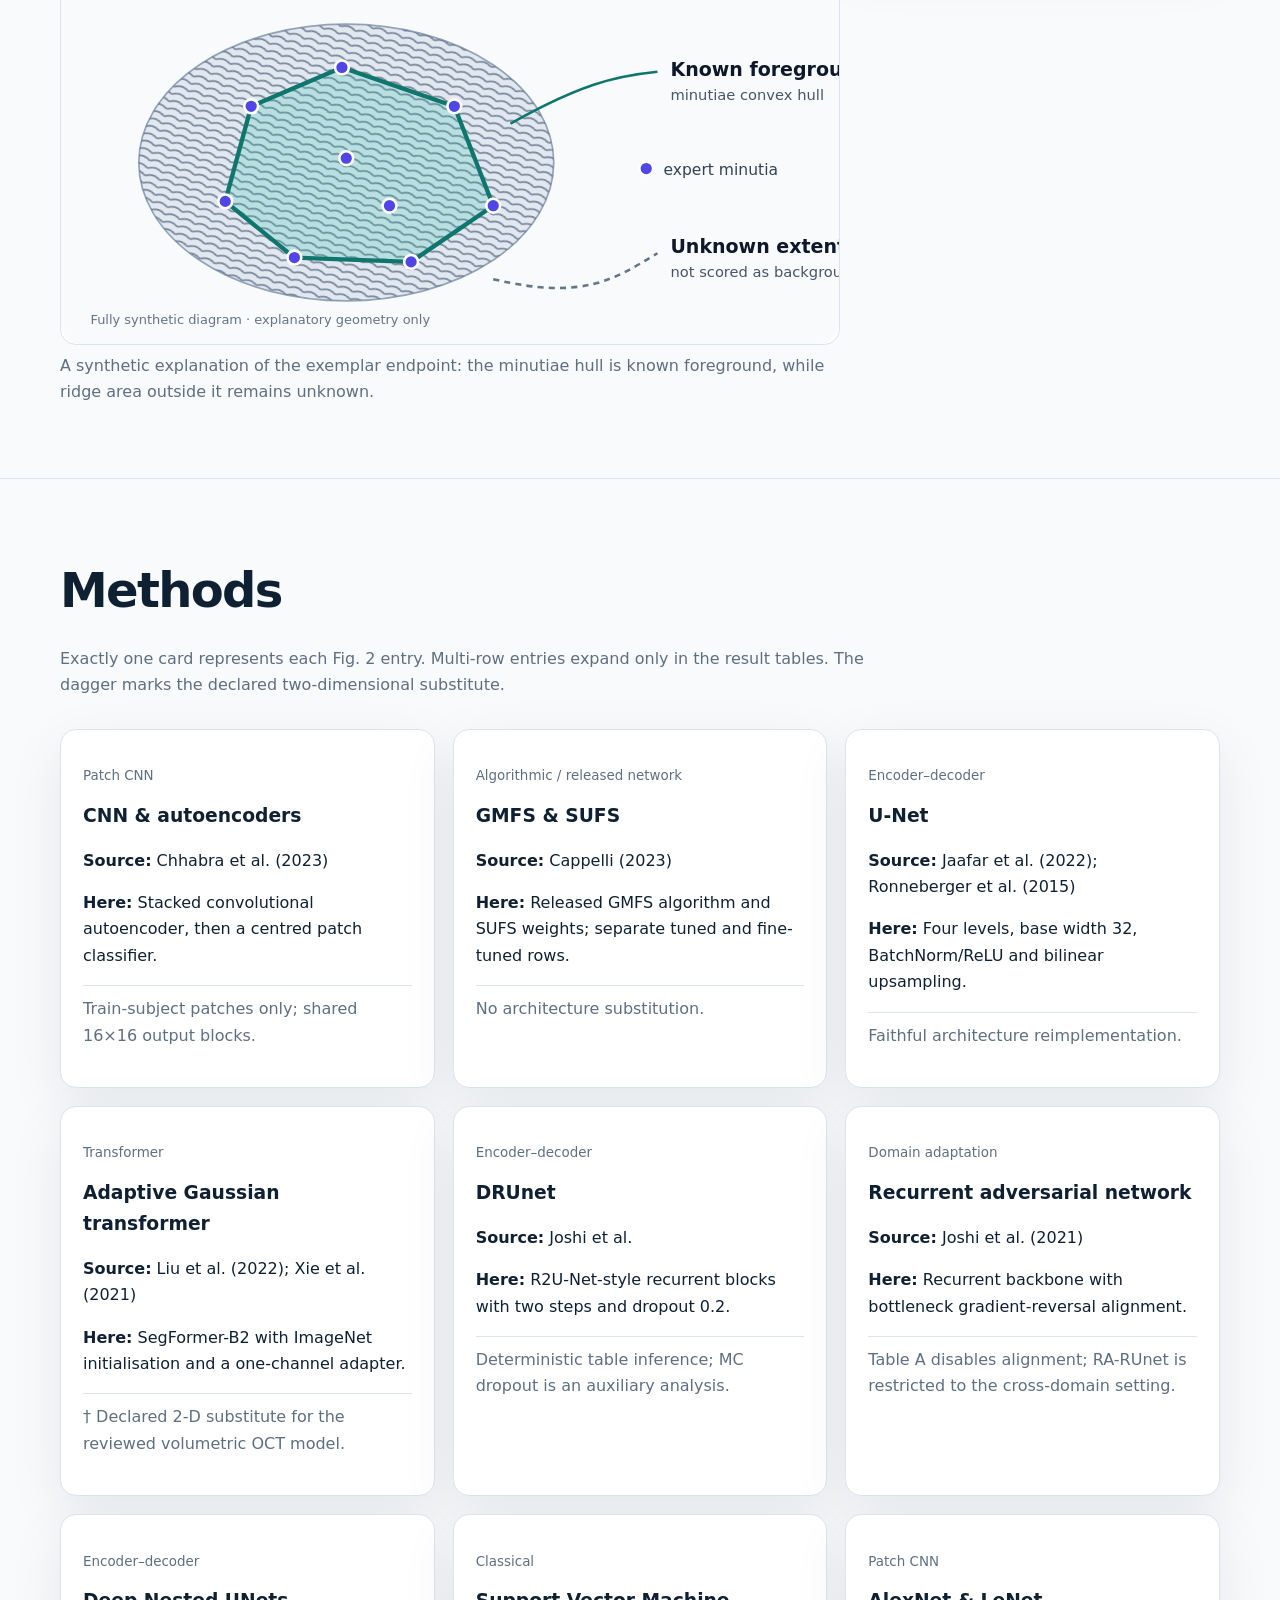
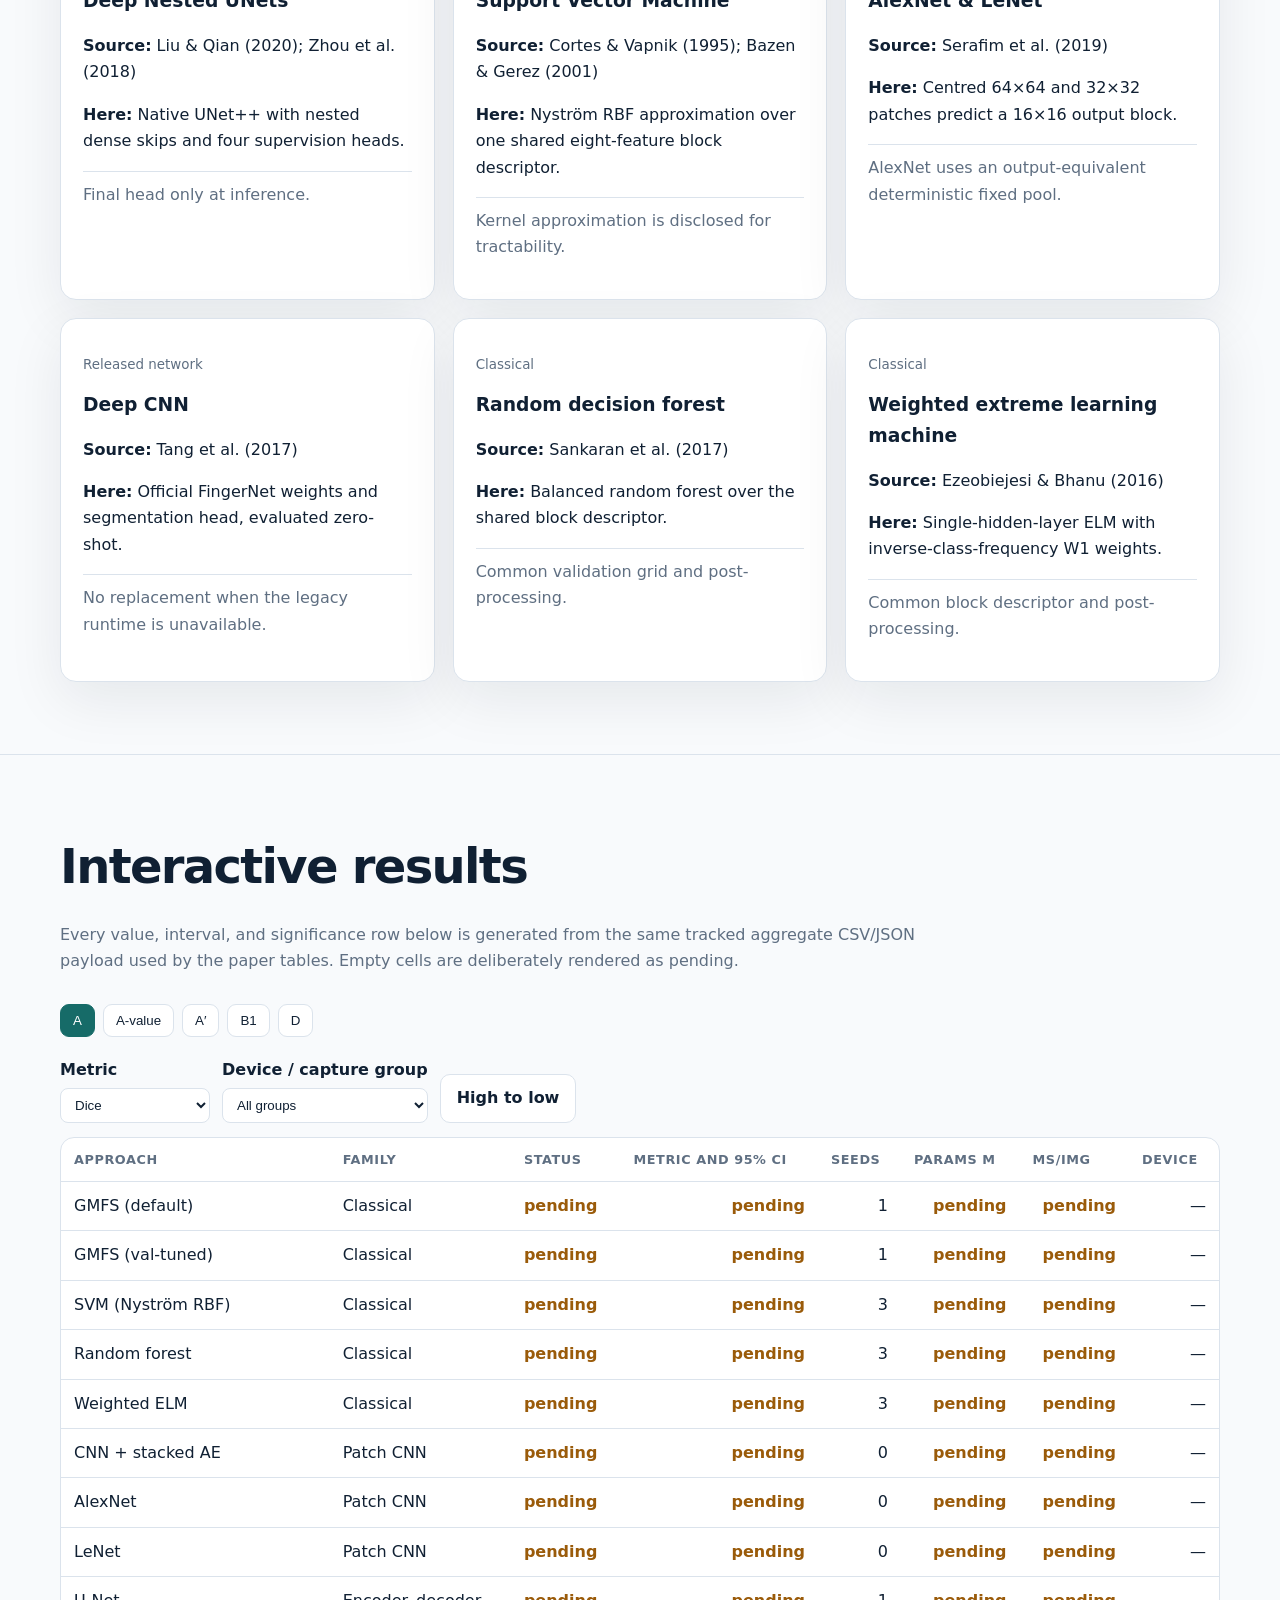
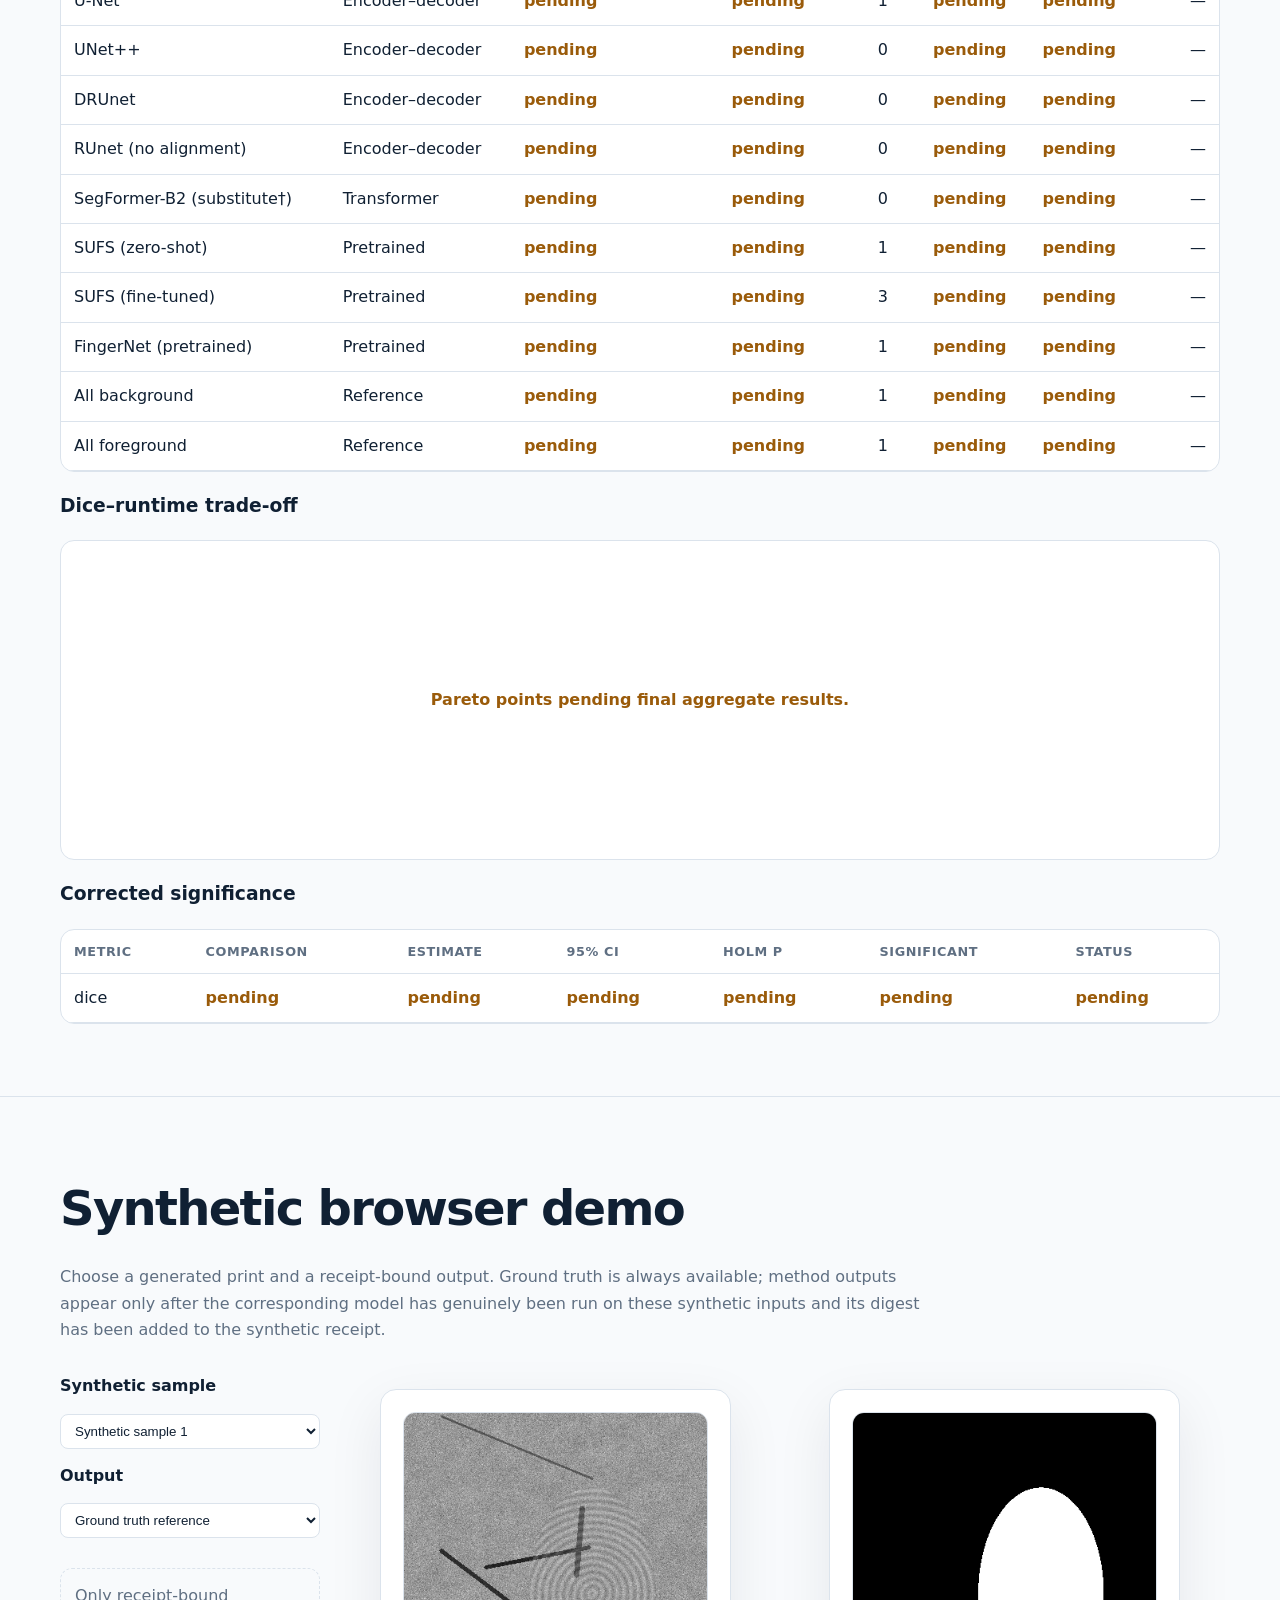
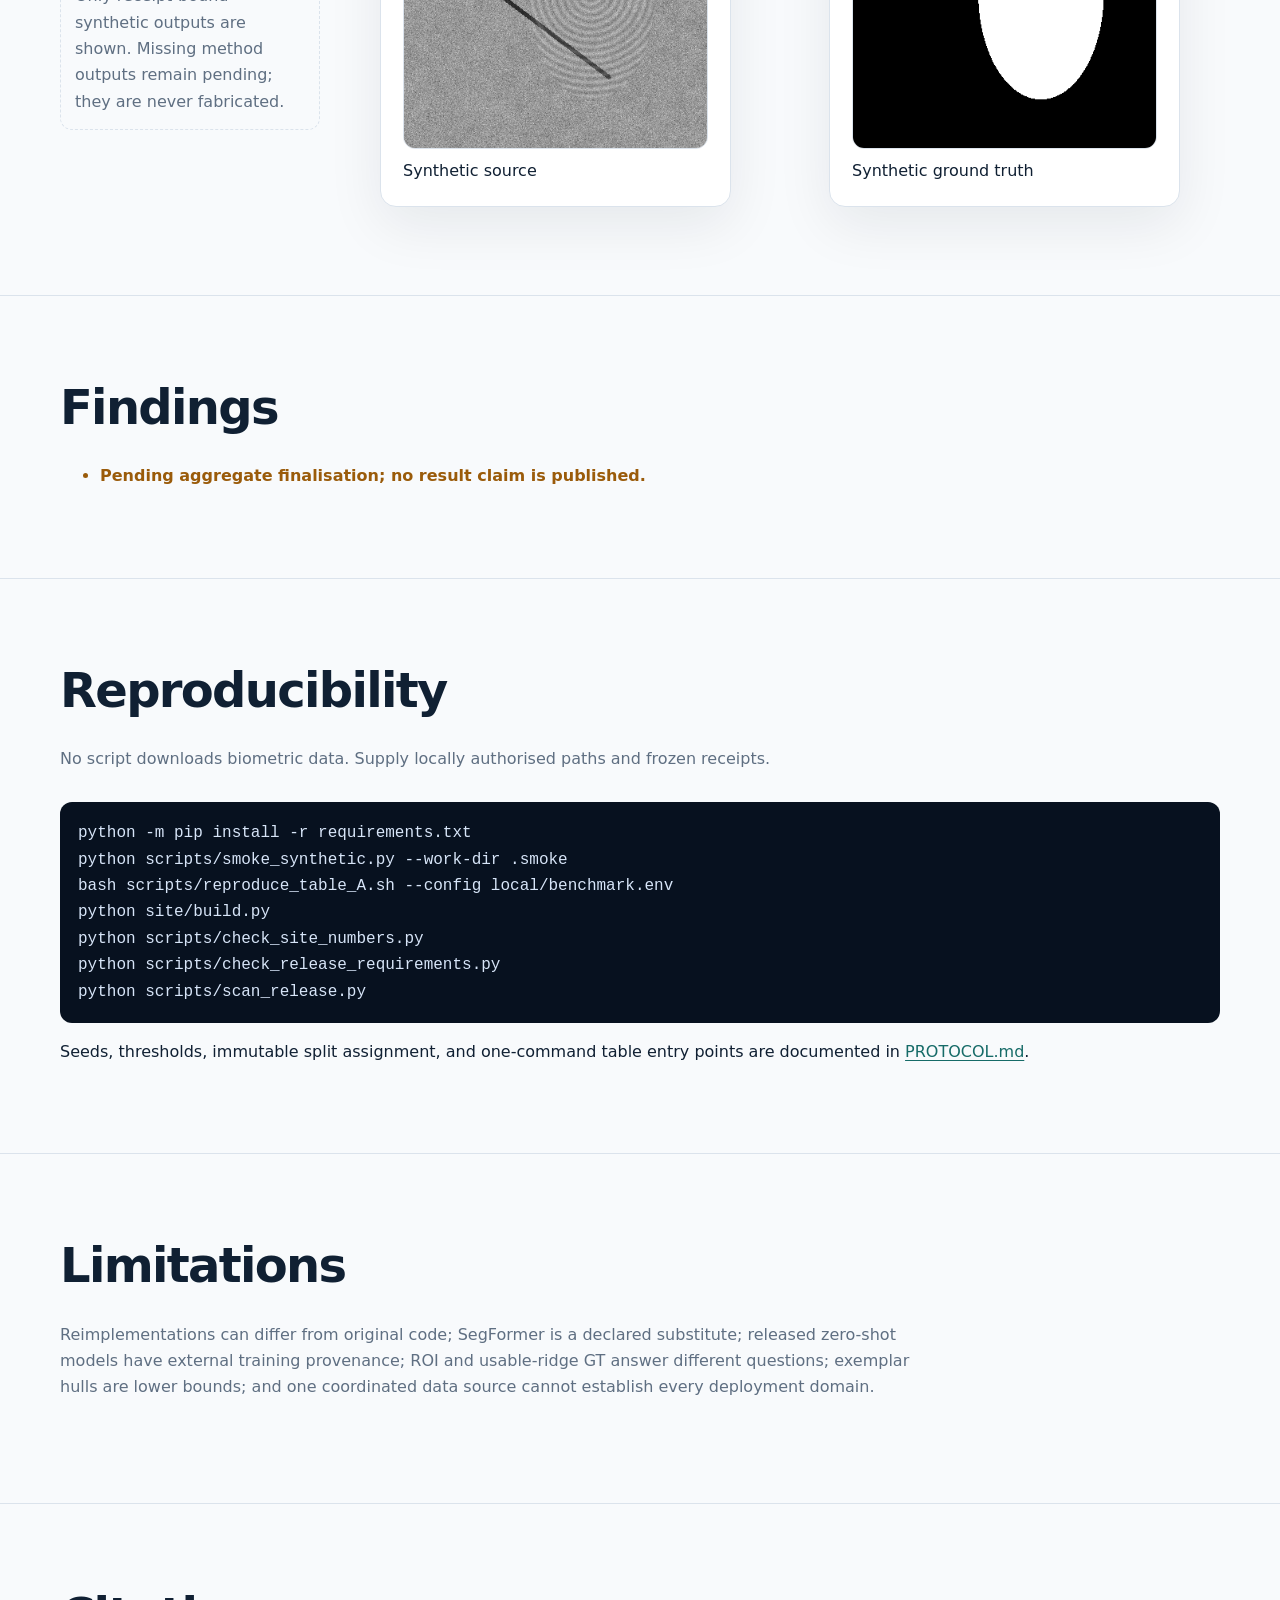
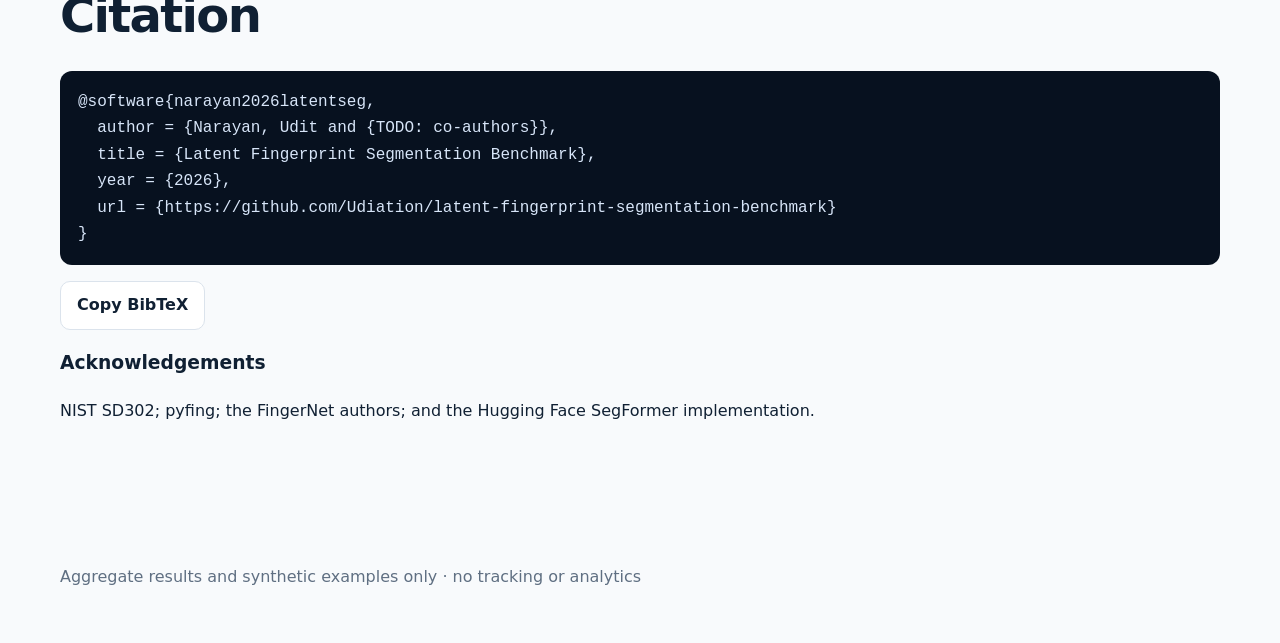
==== commit 3f74eb77: "feat: complete public release and site compliance" ====
--- a/site/index.html
+++ b/site/index.html
@@ -1,25 +1,30 @@
 <!doctype html>
 <html lang="en"><head><meta charset="utf-8"><meta name="viewport" content="width=device-width,initial-scale=1"><meta name="segbench-public-safe" content="1"><title>Latent Fingerprint Segmentation Benchmark</title><meta name="description" content="A reproducible subject-disjoint benchmark of fingerprint foreground segmentation methods."><link rel="icon" href="assets/favicon.svg" type="image/svg+xml"><link rel="stylesheet" href="assets/style.css"></head>
-<body><header class="top"><nav class="wrap nav" aria-label="Main"><a class="brand" href="#top">SegBench</a><div class="nav-links"><a href="#problem">Problem</a><a href="#pipeline">Pipeline</a><a href="#methods">Methods</a><a href="#results">Results</a><a href="#reproduce">Reproduce</a></div><button id="theme-toggle" class="theme" aria-label="Toggle colour theme">Theme</button></nav></header>
-<main id="top"><section class="hero"><div class="wrap"><p class="eyebrow">Fingerprint segmentation · reproducible evaluation</p><h1>One split. One evaluator. Twelve method entries.</h1><p class="lede">A validation-selected comparison of classical, patch, encoder–decoder, transformer and released segmentation methods on examiner-annotated latent fingerprints.</p><p class="authors">Udit Narayan · TODO: co-authors · Affiliation TODO</p><div class="buttons"><a class="button primary" href="https://github.com/Udiation/latent-fingerprint-segmentation-benchmark">Code</a><a class="button" href="assets/results/public_results.csv">Results CSV</a><a class="button" href="#citation">Cite</a><span class="button" aria-disabled="true">Paper pending</span></div><p class="status"><strong>Results pending:</strong> public metrics remain blank until the preregistered seed-zero completion gate.</p></div></section>
-<section class="section"><div class="wrap"><h2>Abstract</h2><p class="section-intro">Fingerprint foreground segmentation affects every downstream operation that depends on ridge-bearing area. We benchmark the segmentation methods catalogued in a recent review using a single subject-disjoint split, common resolution and common metric implementation. Examiner ROI polygons define the primary latent endpoint; usable-ridge maps provide a second GT definition; expert-minutiae hulls support a lower-bound exemplar analysis without pretending to be full masks. Hyperparameters and thresholds are selected on validation data, final test scoring is locked, and uncertainty is estimated by subject-cluster bootstrap with multiplicity-corrected paired tests. This public site contains aggregate results and synthetic illustrations only. Licensed biometric samples, per-image records and trained weights are not distributed.</p></div></section>
-<section id="problem" class="section"><div class="wrap"><h2>The problem</h2><p class="section-intro">Background texture can create false ridge evidence; overly tight masks can remove usable minutiae. The benchmark measures both missed foreground and false background detection while preserving the distinction between an examiner ROI and a usable-ridge map.</p><div class="synthetic"><div><label for="synthetic-select">Synthetic sample</label><select id="synthetic-select"></select><p class="notice">Method outputs remain pending; this panel shows only a generated source and its generated GT.</p></div><div class="grid"><figure class="card" style="grid-column:span 6"><img id="synthetic-source" alt="Synthetic ridge-pattern source"><figcaption>Synthetic source</figcaption></figure><figure class="card" style="grid-column:span 6"><img id="synthetic-mask" alt="Synthetic foreground mask"><figcaption>Synthetic GT</figcaption></figure></div></div></div></section>
-<section id="pipeline" class="section"><div class="wrap"><h2>Pipeline</h2><p class="section-intro">All methods share the same study units, split, physical resolution, validation boundary and evaluator.</p><img class="pipeline" src="assets/pipeline.svg" alt="Benchmark pipeline from licensed data through examiner GT, subject split, methods, evaluation and statistics"></div></section>
-<section class="section"><div class="wrap"><h2>Datasets and ground truth</h2><div class="grid"><article class="card dataset"><h3>SD302-Latent</h3><p>Examiner ROI polygons define Table A; complete ridge-quality maps define Table A-prime.</p><p class="meta">136 / 24 / 40 subjects · train / validation / test</p></article><article class="card dataset"><h3>SD302-Exemplar</h3><p>Expert minutiae form a lower-bound convex hull. B1 reports MC, HR, PAR and OHF—never Dice against the hull.</p></article><article class="card dataset"><h3>Exclusions</h3><p>68 incomplete quality annotations affect A-prime only; two NONPRINT annotations are excluded from test scoring.</p></article></div></div></section>
-<section id="methods" class="section"><div class="wrap"><h2>Methods</h2><p class="section-intro">Sixteen explicit rows represent the twelve Fig. 2 entries. The dagger marks the declared two-dimensional substitute.</p><div class="grid"><article class="card method"><p class="meta">Classical</p><h3>GMFS (default)</h3><p>Released default parameters</p><p class="meta">Released algorithm</p></article><article class="card method"><p class="meta">Classical</p><h3>GMFS (val-tuned)</h3><p>Four native parameters selected on validation</p><p class="meta">Validation subjects</p></article><article class="card method"><p class="meta">Classical</p><h3>SVM (Nyström RBF)</h3><p>Block-based 16×16</p><p class="meta">SD302-Latent train subjects</p></article><article class="card method"><p class="meta">Classical</p><h3>Random forest</h3><p>Block-based 16×16</p><p class="meta">SD302-Latent train subjects</p></article><article class="card method"><p class="meta">Classical</p><h3>Weighted ELM</h3><p>W1 class weighting</p><p class="meta">SD302-Latent train subjects</p></article><article class="card method"><p class="meta">Patch CNN</p><h3>CNN + stacked AE</h3><p>Train-only unsupervised pretraining</p><p class="meta">SD302-Latent train subjects</p></article><article class="card method"><p class="meta">Patch CNN</p><h3>AlexNet</h3><p>64×64 context to 16×16 block</p><p class="meta">SD302-Latent train subjects</p></article><article class="card method"><p class="meta">Patch CNN</p><h3>LeNet</h3><p>32×32 context to 16×16 block</p><p class="meta">SD302-Latent train subjects</p></article><article class="card method"><p class="meta">Encoder–decoder</p><h3>U-Net</h3><p>Four-level reimplementation</p><p class="meta">SD302-Latent train subjects</p></article><article class="card method"><p class="meta">Encoder–decoder</p><h3>UNet++</h3><p>Nested skips and deep supervision</p><p class="meta">SD302-Latent train subjects</p></article><article class="card method"><p class="meta">Encoder–decoder</p><h3>DRUnet</h3><p>Recurrent blocks with dropout</p><p class="meta">SD302-Latent train subjects</p></article><article class="card method"><p class="meta">Encoder–decoder</p><h3>RUnet (no alignment)</h3><p>No target-domain alignment in Table A</p><p class="meta">SD302-Latent train subjects</p></article><article class="card method"><p class="meta">Transformer</p><h3>SegFormer-B2 (substitute†)</h3><p>Declared 2-D substitute for OCT method</p><p class="meta">SD302-Latent train subjects</p></article><article class="card method"><p class="meta">Pretrained</p><h3>SUFS (zero-shot)</h3><p>Released weights</p><p class="meta">External data by original authors</p></article><article class="card method"><p class="meta">Pretrained</p><h3>SUFS (fine-tuned)</h3><p>Separate fine-tuned row</p><p class="meta">SD302-Latent train subjects</p></article><article class="card method"><p class="meta">Pretrained</p><h3>FingerNet (pretrained)</h3><p>Official segmentation head</p><p class="meta">External data by original authors</p></article></div></div></section>
-<section id="results" class="section"><div class="wrap"><h2>Interactive results</h2><p class="section-intro">The table and plots are generated from the tracked aggregate CSV. Empty cells are deliberately rendered as pending.</p><div class="tabs" role="tablist" aria-label="Result tables"><button id="tab-A" class="tab" role="tab" data-table="A" aria-controls="result-panel" aria-selected="true">A</button><button id="tab-A_value" class="tab" role="tab" data-table="A_value" aria-controls="result-panel" aria-selected="false">A-value</button><button id="tab-A_prime" class="tab" role="tab" data-table="A_prime" aria-controls="result-panel" aria-selected="false">A′</button><button id="tab-B1" class="tab" role="tab" data-table="B1" aria-controls="result-panel" aria-selected="false">B1</button><button id="tab-D" class="tab" role="tab" data-table="D" aria-controls="result-panel" aria-selected="false">D</button></div><div id="result-panel" role="tabpanel" aria-live="polite"><div class="controls"><label>Sort metric <select id="metric"><option value="dice">Dice</option><option value="jaccard">Jaccard</option><option value="mdr">MDR</option><option value="fdr">FDR</option><option value="accuracy">Accuracy</option><option value="mc">MC</option><option value="hr">HR</option><option value="par">PAR</option><option value="ohf">OHF</option><option value="ms_per_img">ms/img</option></select></label><span>Confidence intervals appear after aggregate finalisation.</span></div><div class="table-scroll"><table><thead><tr><th>Approach</th><th>Family</th><th>Status</th><th>Metric</th><th>Seeds</th><th>Params M</th><th>ms/img</th><th>Device</th></tr></thead><tbody id="result-body"></tbody></table></div><h3>Dice–runtime trade-off</h3><div id="pareto" class="chart"></div><h3>Corrected significance</h3><p class="notice">Holm-corrected paired comparisons remain pending the final aggregate bundle.</p></div></div></section>
-<section class="section"><div class="wrap"><h2>Findings</h2><ul><li>Pending: deep-versus-classical Dice difference and subject-cluster CI.</li><li>Pending: examiner-value effect.</li><li>Pending: runtime–Dice Pareto frontier.</li><li>Pending: exemplar cross-domain hull-recall change.</li></ul></div></section>
+<body><header class="top"><nav class="wrap nav" aria-label="Main"><a class="brand" href="#top">SegBench</a><div class="nav-links"><a href="#problem">Problem</a><a href="#pipeline">Pipeline</a><a href="#datasets">Data</a><a href="#methods">Methods</a><a href="#results">Results</a><a href="#demo">Demo</a><a href="#reproduce">Reproduce</a></div><button id="theme-toggle" class="theme" aria-label="Toggle colour theme">Theme</button></nav></header>
+<main id="top"><section class="hero"><div class="wrap"><p class="eyebrow">Fingerprint segmentation · reproducible evaluation</p><h1>One split. One evaluator. Twelve method entries.</h1><p class="lede">A validation-selected comparison of classical, patch, encoder–decoder, transformer, and released segmentation methods on examiner-annotated latent fingerprints.</p><p class="authors">Udit Narayan · TODO: co-authors · Affiliation TODO</p><div class="buttons"><span class="button" aria-disabled="true">Paper pending</span><a class="button primary" href="https://github.com/Udiation/latent-fingerprint-segmentation-benchmark">Code</a><a class="button" href="assets/results/public_results.csv">Results CSV</a><a class="button" href="#citation">Cite</a></div><p class="status"><strong>Results pending:</strong> public metrics remain blank until the preregistered seed-zero completion gate.</p></div></section>
+<section class="section" id="abstract"><div class="wrap"><h2>Abstract</h2><p class="section-intro">Fingerprint foreground segmentation affects every downstream operation that depends on ridge-bearing area. We compare the twelve segmentation entries catalogued in a recent review under one subject-disjoint split, one physical resolution, and one metric implementation. Examiner ROI polygons define the primary latent endpoint, while usable-ridge maps provide a second ground-truth definition. Expert-minutiae hulls support a lower-bound exemplar analysis without being misrepresented as full foreground masks. Learning rates, stopping epochs, thresholds, and post-processing are selected using validation subjects only; each frozen model is scored once on the test subjects. Uncertainty uses subject-cluster bootstrap intervals and paired tests with Holm correction. The public release contains aggregate tables, reproducible code, and receipt-bound synthetic illustrations only. Licensed biometric samples, per-image records, trained weights, and private infrastructure details are excluded.</p></div></section>
+<section id="problem" class="section"><div class="wrap"><h2>The problem</h2><p class="section-intro">Background texture can create false ridge evidence; overly tight masks can remove usable minutiae. The benchmark measures both missed foreground and false background detection while preserving the distinction between an examiner ROI and a usable-ridge map.</p><div class="synthetic-problem"><img src="assets/synthetic/source-1.png" alt="Generated ridge-pattern example"><img src="assets/synthetic/mask-1.png" alt="Generated foreground mask"><p class="meta">Generated illustration only; no biometric data.</p></div></div></section>
+<section id="pipeline" class="section"><div class="wrap"><h2>Pipeline</h2><p class="section-intro">All methods share the same study units, split, physical resolution, validation boundary, and evaluator.</p><img class="pipeline" src="assets/pipeline.svg" alt="Benchmark pipeline from licensed data through examiner GT, subject split, methods, evaluation and statistics"></div></section>
+<section id="datasets" class="section"><div class="wrap"><h2>Datasets and ground truth</h2><p class="section-intro">The public repository ships no source fingerprint. Counts and definitions below describe the authorised local evaluation protocol.</p><div class="grid"><article class="card dataset"><h3>SD302-Latent</h3><p>10,092 annotated impressions from 200 subjects. Examiner ROI polygons define Table A; 10,024 complete ridge-quality maps define Table A-prime.</p><p class="meta">136 / 24 / 40 subjects · train / validation / test</p></article><article class="card dataset"><h3>SD302-Exemplar</h3><p>Expert minutiae form a lower-bound convex hull. B1 reports MC, HR, PAR, and OHF—never Dice against the hull.</p></article><article class="card dataset"><h3>Exclusions</h3><p>68 incomplete quality annotations affect A-prime only; two NONPRINT annotations are excluded from test scoring.</p></article></div><figure class="hull-explainer"><img src="assets/hull-explainer.svg" alt="Synthetic ridge pattern with expert minutiae points and their convex hull"><figcaption>A synthetic explanation of the exemplar endpoint: the minutiae hull is known foreground, while ridge area outside it remains unknown.</figcaption></figure></div></section>
+<section id="methods" class="section"><div class="wrap"><h2>Methods</h2><p class="section-intro">Exactly one card represents each Fig. 2 entry. Multi-row entries expand only in the result tables. The dagger marks the declared two-dimensional substitute.</p><div class="grid"><article class="card method"><p class="meta">Patch CNN</p><h3>CNN &amp; autoencoders</h3><p><strong>Source:</strong> Chhabra et al. (2023)</p><p><strong>Here:</strong> Stacked convolutional autoencoder, then a centred patch classifier.</p><p class="deviation">Train-subject patches only; shared 16×16 output blocks.</p></article><article class="card method"><p class="meta">Algorithmic / released network</p><h3>GMFS &amp; SUFS</h3><p><strong>Source:</strong> Cappelli (2023)</p><p><strong>Here:</strong> Released GMFS algorithm and SUFS weights; separate tuned and fine-tuned rows.</p><p class="deviation">No architecture substitution.</p></article><article class="card method"><p class="meta">Encoder–decoder</p><h3>U-Net</h3><p><strong>Source:</strong> Jaafar et al. (2022); Ronneberger et al. (2015)</p><p><strong>Here:</strong> Four levels, base width 32, BatchNorm/ReLU and bilinear upsampling.</p><p class="deviation">Faithful architecture reimplementation.</p></article><article class="card method"><p class="meta">Transformer</p><h3>Adaptive Gaussian transformer</h3><p><strong>Source:</strong> Liu et al. (2022); Xie et al. (2021)</p><p><strong>Here:</strong> SegFormer-B2 with ImageNet initialisation and a one-channel adapter.</p><p class="deviation">† Declared 2-D substitute for the reviewed volumetric OCT model.</p></article><article class="card method"><p class="meta">Encoder–decoder</p><h3>DRUnet</h3><p><strong>Source:</strong> Joshi et al.</p><p><strong>Here:</strong> R2U-Net-style recurrent blocks with two steps and dropout 0.2.</p><p class="deviation">Deterministic table inference; MC dropout is an auxiliary analysis.</p></article><article class="card method"><p class="meta">Domain adaptation</p><h3>Recurrent adversarial network</h3><p><strong>Source:</strong> Joshi et al. (2021)</p><p><strong>Here:</strong> Recurrent backbone with bottleneck gradient-reversal alignment.</p><p class="deviation">Table A disables alignment; RA-RUnet is restricted to the cross-domain setting.</p></article><article class="card method"><p class="meta">Encoder–decoder</p><h3>Deep Nested UNets</h3><p><strong>Source:</strong> Liu &amp; Qian (2020); Zhou et al. (2018)</p><p><strong>Here:</strong> Native UNet++ with nested dense skips and four supervision heads.</p><p class="deviation">Final head only at inference.</p></article><article class="card method"><p class="meta">Classical</p><h3>Support Vector Machine</h3><p><strong>Source:</strong> Cortes &amp; Vapnik (1995); Bazen &amp; Gerez (2001)</p><p><strong>Here:</strong> Nyström RBF approximation over one shared eight-feature block descriptor.</p><p class="deviation">Kernel approximation is disclosed for tractability.</p></article><article class="card method"><p class="meta">Patch CNN</p><h3>AlexNet &amp; LeNet</h3><p><strong>Source:</strong> Serafim et al. (2019)</p><p><strong>Here:</strong> Centred 64×64 and 32×32 patches predict a 16×16 output block.</p><p class="deviation">AlexNet uses an output-equivalent deterministic fixed pool.</p></article><article class="card method"><p class="meta">Released network</p><h3>Deep CNN</h3><p><strong>Source:</strong> Tang et al. (2017)</p><p><strong>Here:</strong> Official FingerNet weights and segmentation head, evaluated zero-shot.</p><p class="deviation">No replacement when the legacy runtime is unavailable.</p></article><article class="card method"><p class="meta">Classical</p><h3>Random decision forest</h3><p><strong>Source:</strong> Sankaran et al. (2017)</p><p><strong>Here:</strong> Balanced random forest over the shared block descriptor.</p><p class="deviation">Common validation grid and post-processing.</p></article><article class="card method"><p class="meta">Classical</p><h3>Weighted extreme learning machine</h3><p><strong>Source:</strong> Ezeobiejesi &amp; Bhanu (2016)</p><p><strong>Here:</strong> Single-hidden-layer ELM with inverse-class-frequency W1 weights.</p><p class="deviation">Common block descriptor and post-processing.</p></article></div></div></section>
+<section id="results" class="section"><div class="wrap"><h2>Interactive results</h2><p class="section-intro">Every value, interval, and significance row below is generated from the same tracked aggregate CSV/JSON payload used by the paper tables. Empty cells are deliberately rendered as pending.</p><div class="tabs" role="tablist" aria-label="Result tables"><button id="tab-A" class="tab" role="tab" data-table="A" aria-controls="result-panel" aria-selected="true">A</button><button id="tab-A_value" class="tab" role="tab" data-table="A_value" aria-controls="result-panel" aria-selected="false">A-value</button><button id="tab-A_prime" class="tab" role="tab" data-table="A_prime" aria-controls="result-panel" aria-selected="false">A′</button><button id="tab-B1" class="tab" role="tab" data-table="B1" aria-controls="result-panel" aria-selected="false">B1</button><button id="tab-D" class="tab" role="tab" data-table="D" aria-controls="result-panel" aria-selected="false">D</button></div><div id="result-panel" role="tabpanel" aria-live="polite"><div class="controls"><label>Metric <select id="metric"><option value="dice">Dice</option><option value="jaccard">Jaccard</option><option value="mdr">MDR</option><option value="fdr">FDR</option><option value="accuracy">Accuracy</option><option value="mc">MC</option><option value="hr">HR</option><option value="par">PAR</option><option value="ohf">OHF</option><option value="ms_per_img">ms/img</option></select></label><label id="group-filter-wrap" hidden>Device / capture group <select id="group-filter"><option value="all">All groups</option></select></label><button id="sort-toggle" class="button" aria-label="Reverse result sort direction">High to low</button></div><div class="table-scroll"><table><thead><tr><th>Approach</th><th>Family</th><th>Status</th><th>Metric and 95% CI</th><th>Seeds</th><th>Params M</th><th>ms/img</th><th>Device</th></tr></thead><tbody id="result-body"></tbody></table></div><h3>Dice–runtime trade-off</h3><div id="pareto" class="chart"></div><h3>Corrected significance</h3><div class="table-scroll significance"><table><thead><tr><th>Metric</th><th>Comparison</th><th>Estimate</th><th>95% CI</th><th>Holm p</th><th>Significant</th><th>Status</th></tr></thead><tbody id="significance-body"></tbody></table></div></div></div></section>
+<section id="demo" class="section"><div class="wrap"><h2>Synthetic browser demo</h2><p class="section-intro">Choose a generated print and a receipt-bound output. Ground truth is always available; method outputs appear only after the corresponding model has genuinely been run on these synthetic inputs and its digest has been added to the synthetic receipt.</p><div class="synthetic">
+<div class="synthetic-controls"><label for="synthetic-select">Synthetic sample</label><select id="synthetic-select"></select><label for="synthetic-method">Output</label><select id="synthetic-method"></select><p id="synthetic-note" class="notice">Only receipt-bound synthetic outputs are shown. Missing method outputs remain pending; they are never fabricated.</p></div>
+<div class="grid"><figure class="card synthetic-figure"><img id="synthetic-source" alt="Synthetic ridge-pattern source"><figcaption>Synthetic source</figcaption></figure><figure class="card synthetic-figure"><img id="synthetic-mask" alt="Selected synthetic foreground mask"><figcaption id="synthetic-caption">Synthetic ground truth</figcaption></figure></div>
+</div></div></section>
+<section id="findings" class="section"><div class="wrap"><h2>Findings</h2><ul id="findings-list"><li>Pending aggregate finalisation.</li></ul></div></section>
 <section id="reproduce" class="section"><div class="wrap"><h2>Reproducibility</h2><p class="section-intro">No script downloads biometric data. Supply locally authorised paths and frozen receipts.</p><pre>python -m pip install -r requirements.txt
 python scripts/smoke_synthetic.py --work-dir .smoke
 bash scripts/reproduce_table_A.sh --config local/benchmark.env
 python site/build.py
 python scripts/check_site_numbers.py
-python scripts/scan_release.py</pre></div></section>
-<section class="section"><div class="wrap"><h2>Limitations</h2><p class="section-intro">Reimplementations can differ from original code; SegFormer is a declared substitute; released zero-shot models have external training provenance; ROI and usable-ridge GT answer different questions; exemplar hulls are lower bounds; and one coordinated data source cannot establish every deployment domain.</p></div></section>
+python scripts/check_release_requirements.py
+python scripts/scan_release.py</pre><p>Seeds, thresholds, immutable split assignment, and one-command table entry points are documented in <a href="https://github.com/Udiation/latent-fingerprint-segmentation-benchmark/blob/main/docs/PROTOCOL.md">PROTOCOL.md</a>.</p></div></section>
+<section id="limitations" class="section"><div class="wrap"><h2>Limitations</h2><p class="section-intro">Reimplementations can differ from original code; SegFormer is a declared substitute; released zero-shot models have external training provenance; ROI and usable-ridge GT answer different questions; exemplar hulls are lower bounds; and one coordinated data source cannot establish every deployment domain.</p></div></section>
 <section id="citation" class="section"><div class="wrap"><h2>Citation</h2><pre id="bibtex">@software{narayan2026latentseg,
   author = {Narayan, Udit and {TODO: co-authors}},
   title = {Latent Fingerprint Segmentation Benchmark},
   year = {2026},
   url = {https://github.com/Udiation/latent-fingerprint-segmentation-benchmark}
 }</pre><button id="copy-cite" class="button">Copy BibTeX</button><h3>Acknowledgements</h3><p>NIST SD302; pyfing; the FingerNet authors; and the Hugging Face SegFormer implementation.</p></div></section></main><footer class="footer"><div class="wrap">Aggregate results and synthetic examples only · no tracking or analytics</div></footer>
-<script id="public-data" type="application/json">{"schema_version":1,"results":[{"table":"A","view":"overall","group":"overall","year":"2023","method":"gmfs_default","approach":"GMFS (default)","family":"Classical","training_data":"Released algorithm","comment":"Released default parameters","status":"pending","seeds_completed":"1","n_images":"","n_subjects":"","accuracy":"","error_rate":"","dice":"","jaccard":"","miou":"","mdr":"","fdr":"","mc":"","hr":"","par":"","ohf":"","params_m":"","ms_per_img":"","device":"","ci_lower":"","ci_upper":""},{"table":"A","view":"overall","group":"overall","year":"2023","method":"gmfs_tuned","approach":"GMFS (val-tuned)","family":"Classical","training_data":"Validation subjects","comment":"Four native parameters selected on validation","status":"pending","seeds_completed":"1","n_images":"","n_subjects":"","accuracy":"","error_rate":"","dice":"","jaccard":"","miou":"","mdr":"","fdr":"","mc":"","hr":"","par":"","ohf":"","params_m":"","ms_per_img":"","device":"","ci_lower":"","ci_upper":""},{"table":"A","view":"overall","group":"overall","year":"1995","method":"svm","approach":"SVM (Nystr\u00f6m RBF)","family":"Classical","training_data":"SD302-Latent train subjects","comment":"Block-based 16\u00d716","status":"pending","seeds_completed":"3","n_images":"","n_subjects":"","accuracy":"","error_rate":"","dice":"","jaccard":"","miou":"","mdr":"","fdr":"","mc":"","hr":"","par":"","ohf":"","params_m":"","ms_per_img":"","device":"","ci_lower":"","ci_upper":""},{"table":"A","view":"overall","group":"overall","year":"2017","method":"rf","approach":"Random forest","family":"Classical","training_data":"SD302-Latent train subjects","comment":"Block-based 16\u00d716","status":"pending","seeds_completed":"3","n_images":"","n_subjects":"","accuracy":"","error_rate":"","dice":"","jaccard":"","miou":"","mdr":"","fdr":"","mc":"","hr":"","par":"","ohf":"","params_m":"","ms_per_img":"","device":"","ci_lower":"","ci_upper":""},{"table":"A","view":"overall","group":"overall","year":"2016","method":"welm","approach":"Weighted ELM","family":"Classical","training_data":"SD302-Latent train subjects","comment":"W1 class weighting","status":"pending","seeds_completed":"3","n_images":"","n_subjects":"","accuracy":"","error_rate":"","dice":"","jaccard":"","miou":"","mdr":"","fdr":"","mc":"","hr":"","par":"","ohf":"","params_m":"","ms_per_img":"","device":"","ci_lower":"","ci_upper":""},{"table":"A","view":"overall","group":"overall","year":"2023","method":"cnn_ae","approach":"CNN + stacked AE","family":"Patch CNN","training_data":"SD302-Latent train subjects","comment":"Train-only unsupervised pretraining","status":"pending","seeds_completed":"0","n_images":"","n_subjects":"","accuracy":"","error_rate":"","dice":"","jaccard":"","miou":"","mdr":"","fdr":"","mc":"","hr":"","par":"","ohf":"","params_m":"","ms_per_img":"","device":"","ci_lower":"","ci_upper":""},{"table":"A","view":"overall","group":"overall","year":"2019","method":"alexnet","approach":"AlexNet","family":"Patch CNN","training_data":"SD302-Latent train subjects","comment":"64\u00d764 context to 16\u00d716 block","status":"pending","seeds_completed":"0","n_images":"","n_subjects":"","accuracy":"","error_rate":"","dice":"","jaccard":"","miou":"","mdr":"","fdr":"","mc":"","hr":"","par":"","ohf":"","params_m":"","ms_per_img":"","device":"","ci_lower":"","ci_upper":""},{"table":"A","view":"overall","group":"overall","year":"2019","method":"lenet","approach":"LeNet","family":"Patch CNN","training_data":"SD302-Latent train subjects","comment":"32\u00d732 context to 16\u00d716 block","status":"pending","seeds_completed":"0","n_images":"","n_subjects":"","accuracy":"","error_rate":"","dice":"","jaccard":"","miou":"","mdr":"","fdr":"","mc":"","hr":"","par":"","ohf":"","params_m":"","ms_per_img":"","device":"","ci_lower":"","ci_upper":""},{"table":"A","view":"overall","group":"overall","year":"2022","method":"unet","approach":"U-Net","family":"Encoder\u2013decoder","training_data":"SD302-Latent train subjects","comment":"Four-level reimplementation","status":"pending","seeds_completed":"1","n_images":"","n_subjects":"","accuracy":"","error_rate":"","dice":"","jaccard":"","miou":"","mdr":"","fdr":"","mc":"","hr":"","par":"","ohf":"","params_m":"","ms_per_img":"","device":"","ci_lower":"","ci_upper":""},{"table":"A","view":"overall","group":"overall","year":"2020","method":"unetpp","approach":"UNet++","family":"Encoder\u2013decoder","training_data":"SD302-Latent train subjects","comment":"Nested skips and deep supervision","status":"pending","seeds_completed":"0","n_images":"","n_subjects":"","accuracy":"","error_rate":"","dice":"","jaccard":"","miou":"","mdr":"","fdr":"","mc":"","hr":"","par":"","ohf":"","params_m":"","ms_per_img":"","device":"","ci_lower":"","ci_upper":""},{"table":"A","view":"overall","group":"overall","year":"","method":"drunet","approach":"DRUnet","family":"Encoder\u2013decoder","training_data":"SD302-Latent train subjects","comment":"Recurrent blocks with dropout","status":"pending","seeds_completed":"0","n_images":"","n_subjects":"","accuracy":"","error_rate":"","dice":"","jaccard":"","miou":"","mdr":"","fdr":"","mc":"","hr":"","par":"","ohf":"","params_m":"","ms_per_img":"","device":"","ci_lower":"","ci_upper":""},{"table":"A","view":"overall","group":"overall","year":"2021","method":"r_unet","approach":"RUnet (no alignment)","family":"Encoder\u2013decoder","training_data":"SD302-Latent train subjects","comment":"No target-domain alignment in Table A","status":"pending","seeds_completed":"0","n_images":"","n_subjects":"","accuracy":"","error_rate":"","dice":"","jaccard":"","miou":"","mdr":"","fdr":"","mc":"","hr":"","par":"","ohf":"","params_m":"","ms_per_img":"","device":"","ci_lower":"","ci_upper":""},{"table":"A","view":"overall","group":"overall","year":"2021","method":"segformer_b2","approach":"SegFormer-B2 (substitute\u2020)","family":"Transformer","training_data":"SD302-Latent train subjects","comment":"Declared 2-D substitute for OCT method","status":"pending","seeds_completed":"0","n_images":"","n_subjects":"","accuracy":"","error_rate":"","dice":"","jaccard":"","miou":"","mdr":"","fdr":"","mc":"","hr":"","par":"","ohf":"","params_m":"","ms_per_img":"","device":"","ci_lower":"","ci_upper":""},{"table":"A","view":"overall","group":"overall","year":"2023","method":"sufs_zero","approach":"SUFS (zero-shot)","family":"Pretrained","training_data":"External data by original authors","comment":"Released weights","status":"pending","seeds_completed":"1","n_images":"","n_subjects":"","accuracy":"","error_rate":"","dice":"","jaccard":"","miou":"","mdr":"","fdr":"","mc":"","hr":"","par":"","ohf":"","params_m":"","ms_per_img":"","device":"","ci_lower":"","ci_upper":""},{"table":"A","view":"overall","group":"overall","year":"2023","method":"sufs_ft","approach":"SUFS (fine-tuned)","family":"Pretrained","training_data":"SD302-Latent train subjects","comment":"Separate fine-tuned row","status":"pending","seeds_completed":"3","n_images":"","n_subjects":"","accuracy":"","error_rate":"","dice":"","jaccard":"","miou":"","mdr":"","fdr":"","mc":"","hr":"","par":"","ohf":"","params_m":"","ms_per_img":"","device":"","ci_lower":"","ci_upper":""},{"table":"A","view":"overall","group":"overall","year":"2017","method":"fingernet","approach":"FingerNet (pretrained)","family":"Pretrained","training_data":"External data by original authors","comment":"Official segmentation head","status":"pending","seeds_completed":"1","n_images":"","n_subjects":"","accuracy":"","error_rate":"","dice":"","jaccard":"","miou":"","mdr":"","fdr":"","mc":"","hr":"","par":"","ohf":"","params_m":"","ms_per_img":"","device":"","ci_lower":"","ci_upper":""},{"table":"A","view":"overall","group":"overall","year":"","method":"all_background","approach":"All background","family":"Reference","training_data":"None","comment":"Non-ranked reference","status":"pending","seeds_completed":"1","n_images":"","n_subjects":"","accuracy":"","error_rate":"","dice":"","jaccard":"","miou":"","mdr":"","fdr":"","mc":"","hr":"","par":"","ohf":"","params_m":"","ms_per_img":"","device":"","ci_lower":"","ci_upper":""},{"table":"A","view":"overall","group":"overall","year":"","method":"all_foreground","approach":"All foreground","family":"Reference","training_data":"None","comment":"Non-ranked reference","status":"pending","seeds_completed":"1","n_images":"","n_subjects":"","accuracy":"","error_rate":"","dice":"","jaccard":"","miou":"","mdr":"","fdr":"","mc":"","hr":"","par":"","ohf":"","params_m":"","ms_per_img":"","device":"","ci_lower":"","ci_upper":""}],"tables":[{"table":"A","title":"SD302-Latent \u00b7 examiner ROI","status":"pending","note":"Final aggregate metrics await seed-zero gate"},{"table":"A_value","title":"Examiner-value breakdown","status":"pending","note":"Generated after Table A finalisation"},{"table":"A_prime","title":"SD302-Latent \u00b7 usable-ridge GT","status":"pending","note":"Uses the same frozen Table A predictions"},{"table":"B1","title":"SD302-Exemplar \u00b7 minutiae-hull lower bound","status":"pending","note":"Reports MC HR PAR and OHF rather than Dice"},{"table":"D","title":"Cross-domain summary","status":"pending","note":"Generated after Dataset 2 evaluation"}],"statistics":[{"table":"A","metric":"dice","comparison":"pending","estimate":"","ci_lower":"","ci_upper":"","p_holm":"","significant":"","status":"pending"},{"table":"B1","metric":"hr","comparison":"pending","estimate":"","ci_lower":"","ci_upper":"","p_holm":"","significant":"","status":"pending"}],"synthetic":[{"key":"synthetic-1","label":"Synthetic sample 1","image":"assets/synthetic/source-1.png","mask":"assets/synthetic/mask-1.png"},{"key":"synthetic-2","label":"Synthetic sample 2","image":"assets/synthetic/source-2.png","mask":"assets/synthetic/mask-2.png"},{"key":"synthetic-3","label":"Synthetic sample 3","image":"assets/synthetic/source-3.png","mask":"assets/synthetic/mask-3.png"}]}</script><script src="assets/app.js"></script></body></html>+<script id="public-data" type="application/json">{"schema_version":1,"results":[{"table":"A","view":"overall","group":"overall","year":"2023","method":"gmfs_default","approach":"GMFS (default)","family":"Classical","training_data":"Released algorithm","comment":"Released default parameters","status":"pending","seeds_completed":"1","n_images":"","n_subjects":"","accuracy":"","error_rate":"","dice":"","jaccard":"","miou":"","mdr":"","fdr":"","mc":"","hr":"","par":"","ohf":"","params_m":"","ms_per_img":"","device":"","ci_lower":"","ci_upper":""},{"table":"A","view":"overall","group":"overall","year":"2023","method":"gmfs_tuned","approach":"GMFS (val-tuned)","family":"Classical","training_data":"Validation subjects","comment":"Four native parameters selected on validation","status":"pending","seeds_completed":"1","n_images":"","n_subjects":"","accuracy":"","error_rate":"","dice":"","jaccard":"","miou":"","mdr":"","fdr":"","mc":"","hr":"","par":"","ohf":"","params_m":"","ms_per_img":"","device":"","ci_lower":"","ci_upper":""},{"table":"A","view":"overall","group":"overall","year":"1995","method":"svm","approach":"SVM (Nystr\u00f6m RBF)","family":"Classical","training_data":"SD302-Latent train subjects","comment":"Block-based 16\u00d716","status":"pending","seeds_completed":"3","n_images":"","n_subjects":"","accuracy":"","error_rate":"","dice":"","jaccard":"","miou":"","mdr":"","fdr":"","mc":"","hr":"","par":"","ohf":"","params_m":"","ms_per_img":"","device":"","ci_lower":"","ci_upper":""},{"table":"A","view":"overall","group":"overall","year":"2017","method":"rf","approach":"Random forest","family":"Classical","training_data":"SD302-Latent train subjects","comment":"Block-based 16\u00d716","status":"pending","seeds_completed":"3","n_images":"","n_subjects":"","accuracy":"","error_rate":"","dice":"","jaccard":"","miou":"","mdr":"","fdr":"","mc":"","hr":"","par":"","ohf":"","params_m":"","ms_per_img":"","device":"","ci_lower":"","ci_upper":""},{"table":"A","view":"overall","group":"overall","year":"2016","method":"welm","approach":"Weighted ELM","family":"Classical","training_data":"SD302-Latent train subjects","comment":"W1 class weighting","status":"pending","seeds_completed":"3","n_images":"","n_subjects":"","accuracy":"","error_rate":"","dice":"","jaccard":"","miou":"","mdr":"","fdr":"","mc":"","hr":"","par":"","ohf":"","params_m":"","ms_per_img":"","device":"","ci_lower":"","ci_upper":""},{"table":"A","view":"overall","group":"overall","year":"2023","method":"cnn_ae","approach":"CNN + stacked AE","family":"Patch CNN","training_data":"SD302-Latent train subjects","comment":"Train-only unsupervised pretraining","status":"pending","seeds_completed":"0","n_images":"","n_subjects":"","accuracy":"","error_rate":"","dice":"","jaccard":"","miou":"","mdr":"","fdr":"","mc":"","hr":"","par":"","ohf":"","params_m":"","ms_per_img":"","device":"","ci_lower":"","ci_upper":""},{"table":"A","view":"overall","group":"overall","year":"2019","method":"alexnet","approach":"AlexNet","family":"Patch CNN","training_data":"SD302-Latent train subjects","comment":"64\u00d764 context to 16\u00d716 block","status":"pending","seeds_completed":"0","n_images":"","n_subjects":"","accuracy":"","error_rate":"","dice":"","jaccard":"","miou":"","mdr":"","fdr":"","mc":"","hr":"","par":"","ohf":"","params_m":"","ms_per_img":"","device":"","ci_lower":"","ci_upper":""},{"table":"A","view":"overall","group":"overall","year":"2019","method":"lenet","approach":"LeNet","family":"Patch CNN","training_data":"SD302-Latent train subjects","comment":"32\u00d732 context to 16\u00d716 block","status":"pending","seeds_completed":"0","n_images":"","n_subjects":"","accuracy":"","error_rate":"","dice":"","jaccard":"","miou":"","mdr":"","fdr":"","mc":"","hr":"","par":"","ohf":"","params_m":"","ms_per_img":"","device":"","ci_lower":"","ci_upper":""},{"table":"A","view":"overall","group":"overall","year":"2022","method":"unet","approach":"U-Net","family":"Encoder\u2013decoder","training_data":"SD302-Latent train subjects","comment":"Four-level reimplementation","status":"pending","seeds_completed":"1","n_images":"","n_subjects":"","accuracy":"","error_rate":"","dice":"","jaccard":"","miou":"","mdr":"","fdr":"","mc":"","hr":"","par":"","ohf":"","params_m":"","ms_per_img":"","device":"","ci_lower":"","ci_upper":""},{"table":"A","view":"overall","group":"overall","year":"2020","method":"unetpp","approach":"UNet++","family":"Encoder\u2013decoder","training_data":"SD302-Latent train subjects","comment":"Nested skips and deep supervision","status":"pending","seeds_completed":"0","n_images":"","n_subjects":"","accuracy":"","error_rate":"","dice":"","jaccard":"","miou":"","mdr":"","fdr":"","mc":"","hr":"","par":"","ohf":"","params_m":"","ms_per_img":"","device":"","ci_lower":"","ci_upper":""},{"table":"A","view":"overall","group":"overall","year":"","method":"drunet","approach":"DRUnet","family":"Encoder\u2013decoder","training_data":"SD302-Latent train subjects","comment":"Recurrent blocks with dropout","status":"pending","seeds_completed":"0","n_images":"","n_subjects":"","accuracy":"","error_rate":"","dice":"","jaccard":"","miou":"","mdr":"","fdr":"","mc":"","hr":"","par":"","ohf":"","params_m":"","ms_per_img":"","device":"","ci_lower":"","ci_upper":""},{"table":"A","view":"overall","group":"overall","year":"2021","method":"r_unet","approach":"RUnet (no alignment)","family":"Encoder\u2013decoder","training_data":"SD302-Latent train subjects","comment":"No target-domain alignment in Table A","status":"pending","seeds_completed":"0","n_images":"","n_subjects":"","accuracy":"","error_rate":"","dice":"","jaccard":"","miou":"","mdr":"","fdr":"","mc":"","hr":"","par":"","ohf":"","params_m":"","ms_per_img":"","device":"","ci_lower":"","ci_upper":""},{"table":"A","view":"overall","group":"overall","year":"2021","method":"segformer_b2","approach":"SegFormer-B2 (substitute\u2020)","family":"Transformer","training_data":"SD302-Latent train subjects","comment":"Declared 2-D substitute for OCT method","status":"pending","seeds_completed":"0","n_images":"","n_subjects":"","accuracy":"","error_rate":"","dice":"","jaccard":"","miou":"","mdr":"","fdr":"","mc":"","hr":"","par":"","ohf":"","params_m":"","ms_per_img":"","device":"","ci_lower":"","ci_upper":""},{"table":"A","view":"overall","group":"overall","year":"2023","method":"sufs_zero","approach":"SUFS (zero-shot)","family":"Pretrained","training_data":"External data by original authors","comment":"Released weights","status":"pending","seeds_completed":"1","n_images":"","n_subjects":"","accuracy":"","error_rate":"","dice":"","jaccard":"","miou":"","mdr":"","fdr":"","mc":"","hr":"","par":"","ohf":"","params_m":"","ms_per_img":"","device":"","ci_lower":"","ci_upper":""},{"table":"A","view":"overall","group":"overall","year":"2023","method":"sufs_ft","approach":"SUFS (fine-tuned)","family":"Pretrained","training_data":"SD302-Latent train subjects","comment":"Separate fine-tuned row","status":"pending","seeds_completed":"3","n_images":"","n_subjects":"","accuracy":"","error_rate":"","dice":"","jaccard":"","miou":"","mdr":"","fdr":"","mc":"","hr":"","par":"","ohf":"","params_m":"","ms_per_img":"","device":"","ci_lower":"","ci_upper":""},{"table":"A","view":"overall","group":"overall","year":"2017","method":"fingernet","approach":"FingerNet (pretrained)","family":"Pretrained","training_data":"External data by original authors","comment":"Official segmentation head","status":"pending","seeds_completed":"1","n_images":"","n_subjects":"","accuracy":"","error_rate":"","dice":"","jaccard":"","miou":"","mdr":"","fdr":"","mc":"","hr":"","par":"","ohf":"","params_m":"","ms_per_img":"","device":"","ci_lower":"","ci_upper":""},{"table":"A","view":"overall","group":"overall","year":"","method":"all_background","approach":"All background","family":"Reference","training_data":"None","comment":"Non-ranked reference","status":"pending","seeds_completed":"1","n_images":"","n_subjects":"","accuracy":"","error_rate":"","dice":"","jaccard":"","miou":"","mdr":"","fdr":"","mc":"","hr":"","par":"","ohf":"","params_m":"","ms_per_img":"","device":"","ci_lower":"","ci_upper":""},{"table":"A","view":"overall","group":"overall","year":"","method":"all_foreground","approach":"All foreground","family":"Reference","training_data":"None","comment":"Non-ranked reference","status":"pending","seeds_completed":"1","n_images":"","n_subjects":"","accuracy":"","error_rate":"","dice":"","jaccard":"","miou":"","mdr":"","fdr":"","mc":"","hr":"","par":"","ohf":"","params_m":"","ms_per_img":"","device":"","ci_lower":"","ci_upper":""}],"tables":[{"table":"A","title":"SD302-Latent \u00b7 examiner ROI","status":"pending","note":"Final aggregate metrics await seed-zero gate"},{"table":"A_value","title":"Examiner-value breakdown","status":"pending","note":"Generated after Table A finalisation"},{"table":"A_prime","title":"SD302-Latent \u00b7 usable-ridge GT","status":"pending","note":"Uses the same frozen Table A predictions"},{"table":"B1","title":"SD302-Exemplar \u00b7 minutiae-hull lower bound","status":"pending","note":"Reports MC HR PAR and OHF rather than Dice"},{"table":"D","title":"Cross-domain summary","status":"pending","note":"Generated after Dataset 2 evaluation"}],"statistics":[{"table":"A","metric":"dice","comparison":"pending","estimate":"","ci_lower":"","ci_upper":"","p_holm":"","significant":"","status":"pending"},{"table":"B1","metric":"hr","comparison":"pending","estimate":"","ci_lower":"","ci_upper":"","p_holm":"","significant":"","status":"pending"}],"synthetic":[{"key":"synthetic-1","label":"Synthetic sample 1","image":"assets/synthetic/source-1.png","mask":"assets/synthetic/mask-1.png","predictions":[]},{"key":"synthetic-2","label":"Synthetic sample 2","image":"assets/synthetic/source-2.png","mask":"assets/synthetic/mask-2.png","predictions":[]},{"key":"synthetic-3","label":"Synthetic sample 3","image":"assets/synthetic/source-3.png","mask":"assets/synthetic/mask-3.png","predictions":[]}]}</script><script src="assets/app.js"></script></body></html>
--- a/site/assets/style.css
+++ b/site/assets/style.css
@@ -1,4 +1,140 @@
-:root{color-scheme:light dark;--bg:#f8fafc;--surface:#fff;--text:#102033;--muted:#5f6f82;--line:#dbe3ec;--accent:#166b68;--accent2:#4f46e5;--pending:#9a5b0a;--shadow:0 18px 55px rgba(15,23,42,.08)}
-html[data-theme="dark"]{--bg:#0b1220;--surface:#121c2e;--text:#edf4ff;--muted:#a7b4c7;--line:#26354c;--accent:#61d2c8;--accent2:#a7a1ff;--pending:#f6bd60;--shadow:0 18px 55px rgba(0,0,0,.32)}
-*{box-sizing:border-box}html{scroll-behavior:smooth}body{margin:0;background:var(--bg);color:var(--text);font:16px/1.65 Inter,ui-sans-serif,system-ui,-apple-system,BlinkMacSystemFont,"Segoe UI",sans-serif}a{color:var(--accent);text-underline-offset:3px}.wrap{width:min(1160px,calc(100% - 36px));margin:auto}.top{position:sticky;top:0;z-index:20;background:color-mix(in srgb,var(--bg) 88%,transparent);backdrop-filter:blur(14px);border-bottom:1px solid var(--line)}.nav{height:62px;display:flex;align-items:center;gap:20px}.brand{font-weight:800;color:var(--text);text-decoration:none;margin-right:auto}.nav-links{display:flex;gap:15px}.nav-links a{font-size:.9rem;color:var(--muted);text-decoration:none}.theme{border:1px solid var(--line);background:var(--surface);color:var(--text);border-radius:999px;padding:7px 11px;cursor:pointer}.hero{padding:92px 0 58px;background:radial-gradient(circle at 80% 5%,color-mix(in srgb,var(--accent2) 14%,transparent),transparent 32%)}.eyebrow{color:var(--accent);font-weight:800;letter-spacing:.08em;text-transform:uppercase;font-size:.78rem}.hero h1{font-size:clamp(2.4rem,6vw,5.7rem);line-height:.98;letter-spacing:-.055em;max-width:930px;margin:.35em 0}.lede{font-size:1.2rem;max-width:760px;color:var(--muted)}.authors{margin:24px 0;color:var(--muted)}.buttons{display:flex;flex-wrap:wrap;gap:10px}.button{display:inline-flex;padding:11px 17px;border-radius:10px;text-decoration:none;font-weight:700;border:1px solid var(--line);background:var(--surface);color:var(--text)}.button.primary{background:var(--accent);border-color:var(--accent);color:#fff}.status{margin-top:28px;border-left:4px solid var(--pending);padding:11px 16px;background:color-mix(in srgb,var(--pending) 10%,var(--surface));border-radius:0 10px 10px 0}.section{padding:72px 0;border-top:1px solid var(--line)}.section h2{font-size:clamp(1.8rem,4vw,3rem);letter-spacing:-.035em;margin:0 0 12px}.section-intro{color:var(--muted);max-width:780px;margin-bottom:30px}.grid{display:grid;grid-template-columns:repeat(12,1fr);gap:18px}.card{background:var(--surface);border:1px solid var(--line);border-radius:16px;padding:22px;box-shadow:var(--shadow)}.dataset{grid-column:span 4}.method{grid-column:span 4}.card h3{margin:.1rem 0}.meta{font-size:.84rem;color:var(--muted)}.pipeline{width:100%;background:#fff;border-radius:18px;border:1px solid var(--line);padding:12px}.tabs{display:flex;gap:8px;flex-wrap:wrap;margin:20px 0}.tab{border:1px solid var(--line);background:var(--surface);color:var(--text);border-radius:9px;padding:8px 12px;cursor:pointer}.tab[aria-selected="true"]{background:var(--accent);color:#fff;border-color:var(--accent)}.controls{display:flex;justify-content:space-between;gap:12px;align-items:center;flex-wrap:wrap;margin:14px 0}.controls select{border:1px solid var(--line);background:var(--surface);color:var(--text);padding:8px 10px;border-radius:8px}.table-scroll{overflow:auto;border:1px solid var(--line);border-radius:14px;background:var(--surface)}table{border-collapse:collapse;width:100%;min-width:780px}th,td{text-align:left;padding:11px 13px;border-bottom:1px solid var(--line);white-space:nowrap}th{font-size:.8rem;text-transform:uppercase;letter-spacing:.045em;color:var(--muted);cursor:pointer}td.numeric{text-align:right;font-variant-numeric:tabular-nums}.pending{color:var(--pending);font-weight:700}.chart{min-height:320px;border:1px solid var(--line);border-radius:14px;background:var(--surface);display:grid;place-items:center;padding:16px}.chart svg{max-width:100%;height:auto}.synthetic{display:grid;grid-template-columns:260px 1fr;gap:20px}.synthetic img{max-width:100%;border-radius:12px;border:1px solid var(--line);background:#ddd}.notice{padding:14px;border:1px dashed var(--line);border-radius:12px;color:var(--muted)}pre{white-space:pre-wrap;background:#07111f;color:#d7e5f8;border-radius:12px;padding:18px;overflow:auto}.footer{padding:52px 0;color:var(--muted)}@media(max-width:850px){.nav-links{display:none}.dataset,.method{grid-column:span 6}.synthetic{grid-template-columns:1fr}}@media(max-width:580px){.dataset,.method{grid-column:span 12}.hero{padding-top:62px}.wrap{width:min(100% - 24px,1160px)}}@media(prefers-reduced-motion:reduce){html{scroll-behavior:auto}}
+:root {
+  color-scheme: light dark;
+  --bg: #f8fafc;
+  --surface: #fff;
+  --text: #102033;
+  --muted: #5f6f82;
+  --line: #dbe3ec;
+  --accent: #166b68;
+  --accent2: #4f46e5;
+  --pending: #9a5b0a;
+  --shadow: 0 18px 55px rgba(15, 23, 42, .08);
+}
 
+html[data-theme="dark"] {
+  --bg: #0b1220;
+  --surface: #121c2e;
+  --text: #edf4ff;
+  --muted: #a7b4c7;
+  --line: #26354c;
+  --accent: #61d2c8;
+  --accent2: #a7a1ff;
+  --pending: #f6bd60;
+  --shadow: 0 18px 55px rgba(0, 0, 0, .32);
+}
+
+* { box-sizing: border-box; }
+html { scroll-behavior: smooth; }
+body {
+  margin: 0;
+  background: var(--bg);
+  color: var(--text);
+  font: 16px/1.65 Inter, ui-sans-serif, system-ui, -apple-system, BlinkMacSystemFont, "Segoe UI", sans-serif;
+}
+a { color: var(--accent); text-underline-offset: 3px; }
+.wrap { width: min(1160px, calc(100% - 36px)); margin: auto; }
+.top {
+  position: sticky;
+  top: 0;
+  z-index: 20;
+  background: color-mix(in srgb, var(--bg) 88%, transparent);
+  backdrop-filter: blur(14px);
+  border-bottom: 1px solid var(--line);
+}
+.nav { min-height: 62px; display: flex; align-items: center; gap: 20px; }
+.brand { font-weight: 800; color: var(--text); text-decoration: none; }
+.nav-links { display: flex; gap: 14px; margin-left: auto; }
+.nav-links a { color: var(--muted); text-decoration: none; font-size: .9rem; }
+.theme {
+  border: 1px solid var(--line);
+  background: var(--surface);
+  color: var(--text);
+  border-radius: 9px;
+  padding: 7px 10px;
+  cursor: pointer;
+}
+.hero { padding: 100px 0 80px; }
+.eyebrow { color: var(--accent); font-weight: 800; text-transform: uppercase; letter-spacing: .12em; font-size: .78rem; }
+.hero h1 { font-size: clamp(2.4rem, 6vw, 5.7rem); line-height: .98; letter-spacing: -.055em; max-width: 930px; margin: .35em 0; }
+.lede { font-size: 1.2rem; max-width: 760px; color: var(--muted); }
+.authors { margin: 24px 0; color: var(--muted); }
+.buttons { display: flex; flex-wrap: wrap; gap: 10px; }
+.button {
+  display: inline-flex;
+  padding: 10px 16px;
+  border-radius: 10px;
+  text-decoration: none;
+  font: inherit;
+  font-weight: 700;
+  border: 1px solid var(--line);
+  background: var(--surface);
+  color: var(--text);
+  cursor: pointer;
+}
+.button.primary { background: var(--accent); border-color: var(--accent); color: #fff; }
+.button[aria-disabled="true"] { color: var(--muted); cursor: not-allowed; }
+.status { margin-top: 28px; border-left: 4px solid var(--pending); padding: 11px 16px; background: color-mix(in srgb, var(--pending) 10%, var(--surface)); border-radius: 0 10px 10px 0; }
+.section { padding: 72px 0; border-top: 1px solid var(--line); scroll-margin-top: 64px; }
+.section h2 { font-size: clamp(1.8rem, 4vw, 3rem); letter-spacing: -.035em; margin: 0 0 12px; }
+.section-intro { color: var(--muted); max-width: 860px; margin-bottom: 30px; }
+.grid { display: grid; grid-template-columns: repeat(12, 1fr); gap: 18px; }
+.card { background: var(--surface); border: 1px solid var(--line); border-radius: 16px; padding: 22px; box-shadow: var(--shadow); }
+.dataset { grid-column: span 4; }
+.method { grid-column: span 4; }
+.card h3 { margin: .1rem 0; }
+.meta { font-size: .84rem; color: var(--muted); }
+.deviation { color: var(--muted); border-top: 1px solid var(--line); padding-top: 10px; }
+.pipeline { width: 100%; background: #fff; border-radius: 18px; border: 1px solid var(--line); padding: 12px; }
+.hull-explainer { margin: 28px 0 0; }
+.hull-explainer img { width: min(100%, 780px); display: block; background: #fff; border: 1px solid var(--line); border-radius: 16px; }
+.hull-explainer figcaption { color: var(--muted); max-width: 780px; margin-top: 8px; }
+.tabs { display: flex; gap: 8px; flex-wrap: wrap; margin: 20px 0; }
+.tab { border: 1px solid var(--line); background: var(--surface); color: var(--text); border-radius: 9px; padding: 8px 12px; cursor: pointer; }
+.tab[aria-selected="true"] { background: var(--accent); color: #fff; border-color: var(--accent); }
+.controls { display: flex; gap: 12px; align-items: end; flex-wrap: wrap; margin: 14px 0; }
+.controls label, .synthetic-controls label { display: grid; gap: 4px; font-weight: 700; }
+.controls select, .synthetic-controls select { border: 1px solid var(--line); background: var(--surface); color: var(--text); padding: 8px 10px; border-radius: 8px; min-width: 150px; }
+.table-scroll { overflow: auto; border: 1px solid var(--line); border-radius: 14px; background: var(--surface); }
+table { border-collapse: collapse; width: 100%; min-width: 780px; }
+th, td { text-align: left; padding: 11px 13px; border-bottom: 1px solid var(--line); white-space: nowrap; }
+th { font-size: .8rem; text-transform: uppercase; letter-spacing: .045em; color: var(--muted); }
+td.numeric { text-align: right; font-variant-numeric: tabular-nums; }
+.pending { color: var(--pending); font-weight: 700; }
+.metric-cell { display: grid; justify-items: end; gap: 2px; min-width: 135px; }
+.ci-label { color: var(--muted); font-size: .75rem; }
+.ci-bar { position: relative; width: 100px; height: 4px; border-radius: 2px; background: var(--line); }
+.ci-bar i { position: absolute; height: 4px; border-radius: 2px; background: var(--accent2); }
+.chart { min-height: 320px; border: 1px solid var(--line); border-radius: 14px; background: var(--surface); display: grid; place-items: center; padding: 16px; }
+.chart svg { max-width: 100%; height: auto; }
+.significance { margin-top: 12px; }
+.sig-marker { font-weight: 800; }
+.sig-marker.significant { color: var(--accent); }
+.sig-marker.not-significant { color: var(--muted); }
+.synthetic-problem { display: grid; grid-template-columns: repeat(2, minmax(0, 240px)); gap: 12px; align-items: start; }
+.synthetic-problem img, .synthetic img { max-width: 100%; border-radius: 12px; border: 1px solid var(--line); background: #ddd; }
+.synthetic-problem p { grid-column: 1 / -1; }
+.synthetic { display: grid; grid-template-columns: 260px 1fr; gap: 20px; }
+.synthetic-controls { display: grid; align-content: start; gap: 14px; }
+.synthetic-figure { grid-column: span 6; }
+.notice { padding: 14px; border: 1px dashed var(--line); border-radius: 12px; color: var(--muted); }
+pre { white-space: pre-wrap; background: #07111f; color: #d7e5f8; border-radius: 12px; padding: 18px; overflow: auto; }
+.footer { padding: 52px 0; color: var(--muted); }
+
+:focus-visible { outline: 3px solid var(--accent2); outline-offset: 3px; }
+
+@media (max-width: 980px) {
+  .nav-links { display: none; }
+  .dataset, .method { grid-column: span 6; }
+}
+@media (max-width: 760px) {
+  .synthetic { grid-template-columns: 1fr; }
+}
+@media (max-width: 580px) {
+  .dataset, .method, .synthetic-figure { grid-column: span 12; }
+  .hero { padding-top: 62px; }
+  .wrap { width: min(100% - 24px, 1160px); }
+  .synthetic-problem { grid-template-columns: 1fr; }
+}
+@media (prefers-reduced-motion: reduce) {
+  html { scroll-behavior: auto; }
+}
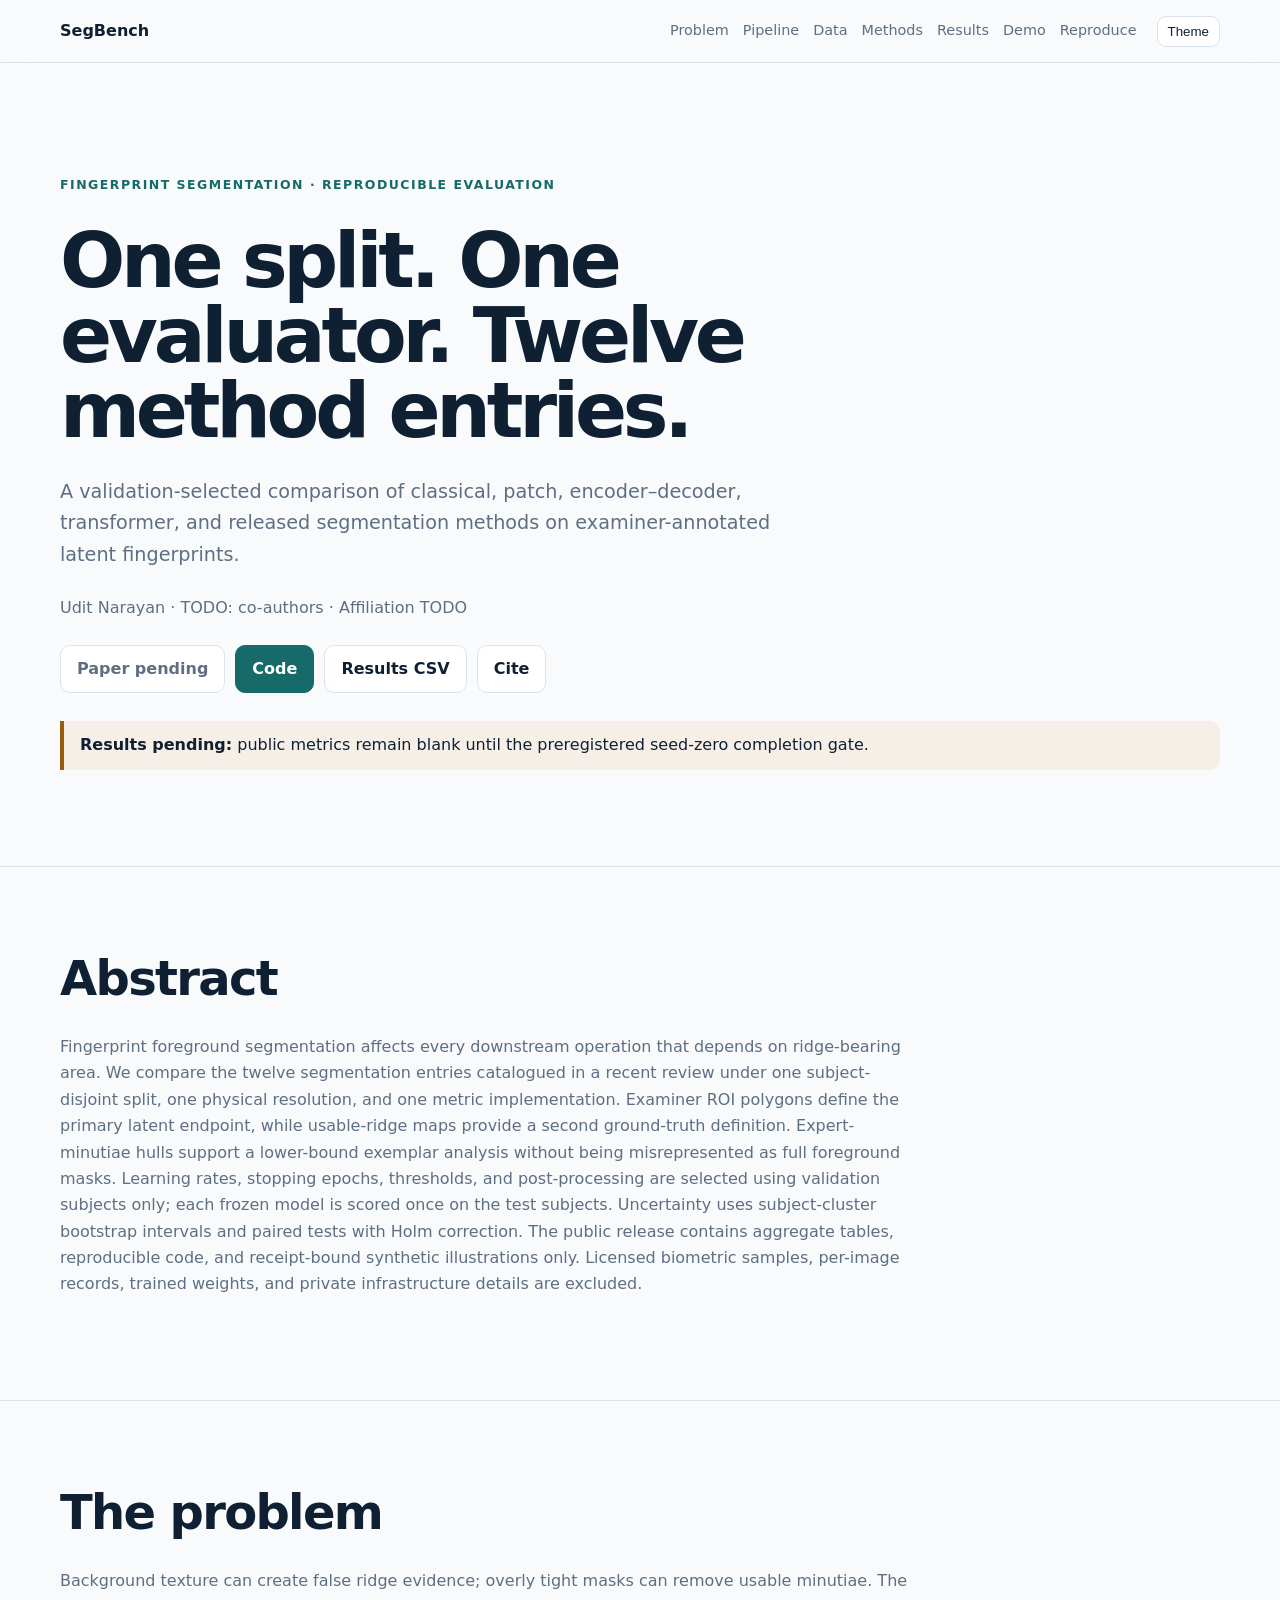
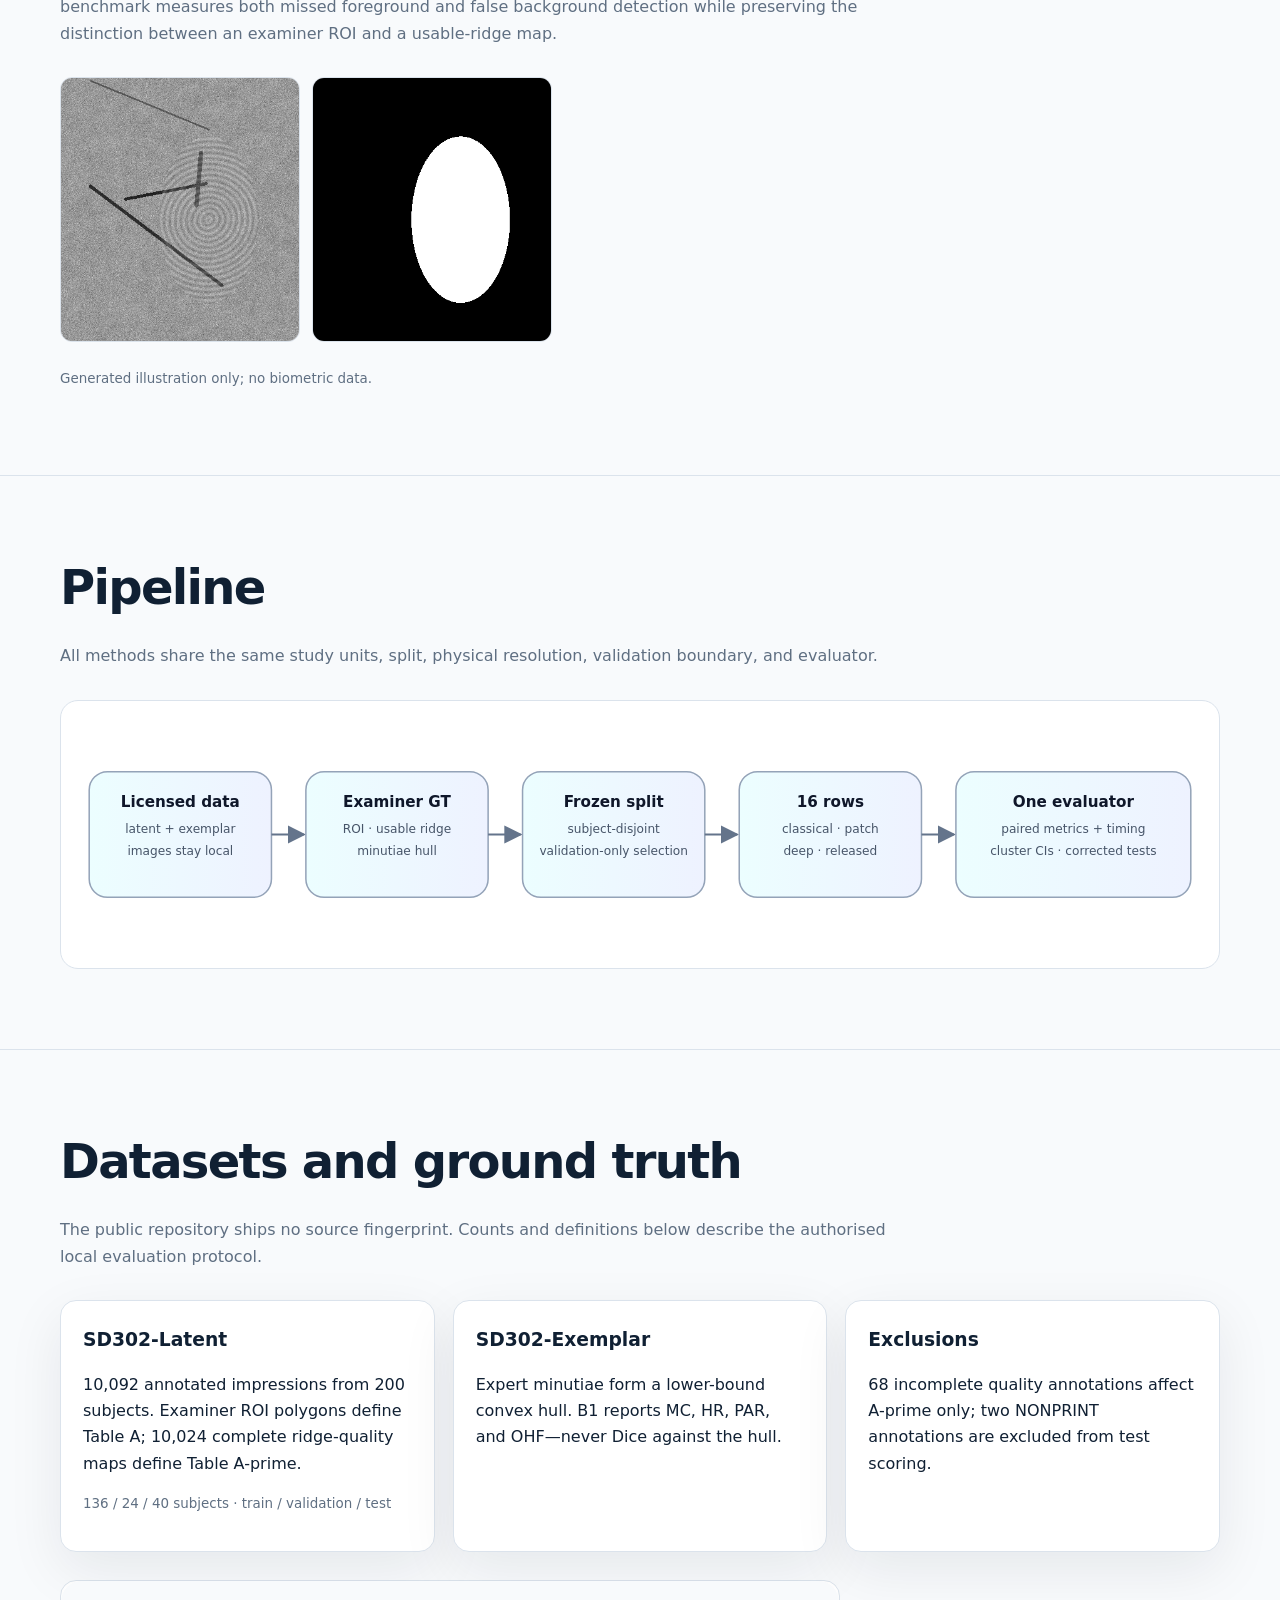
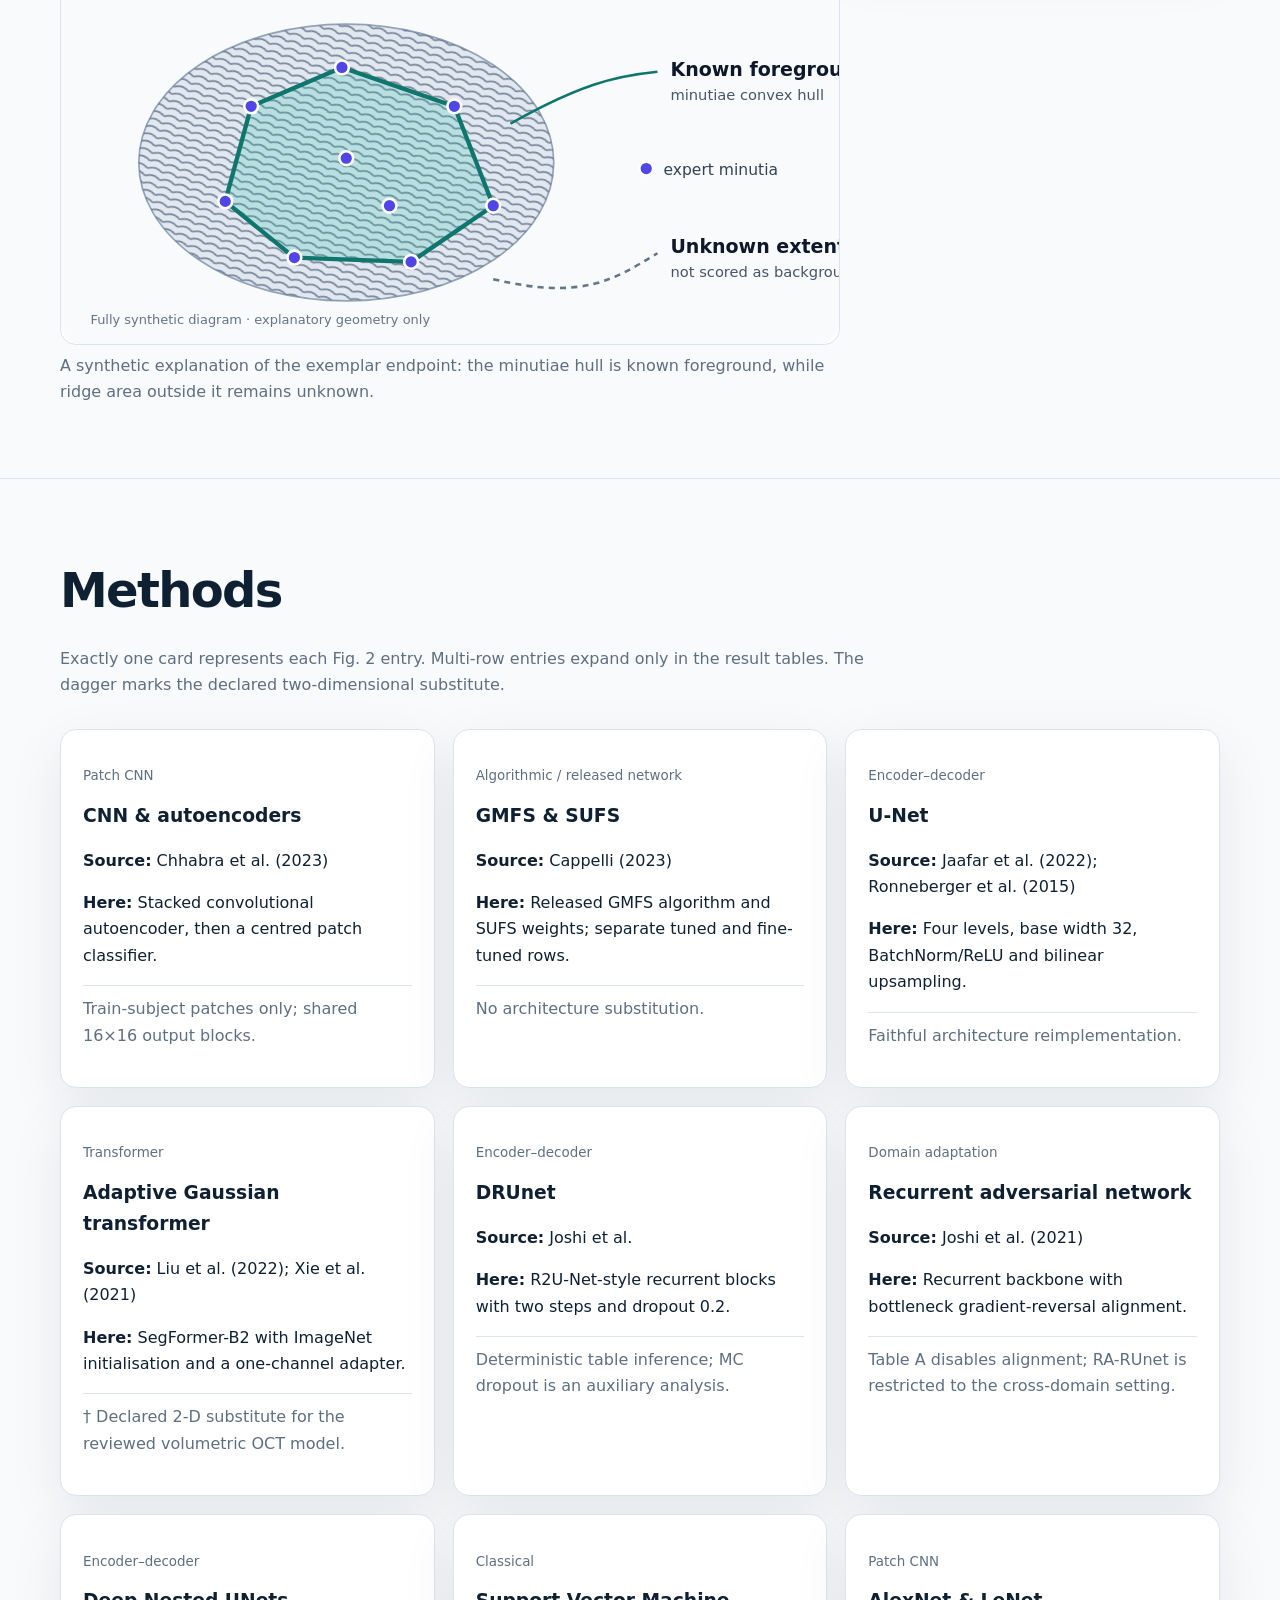
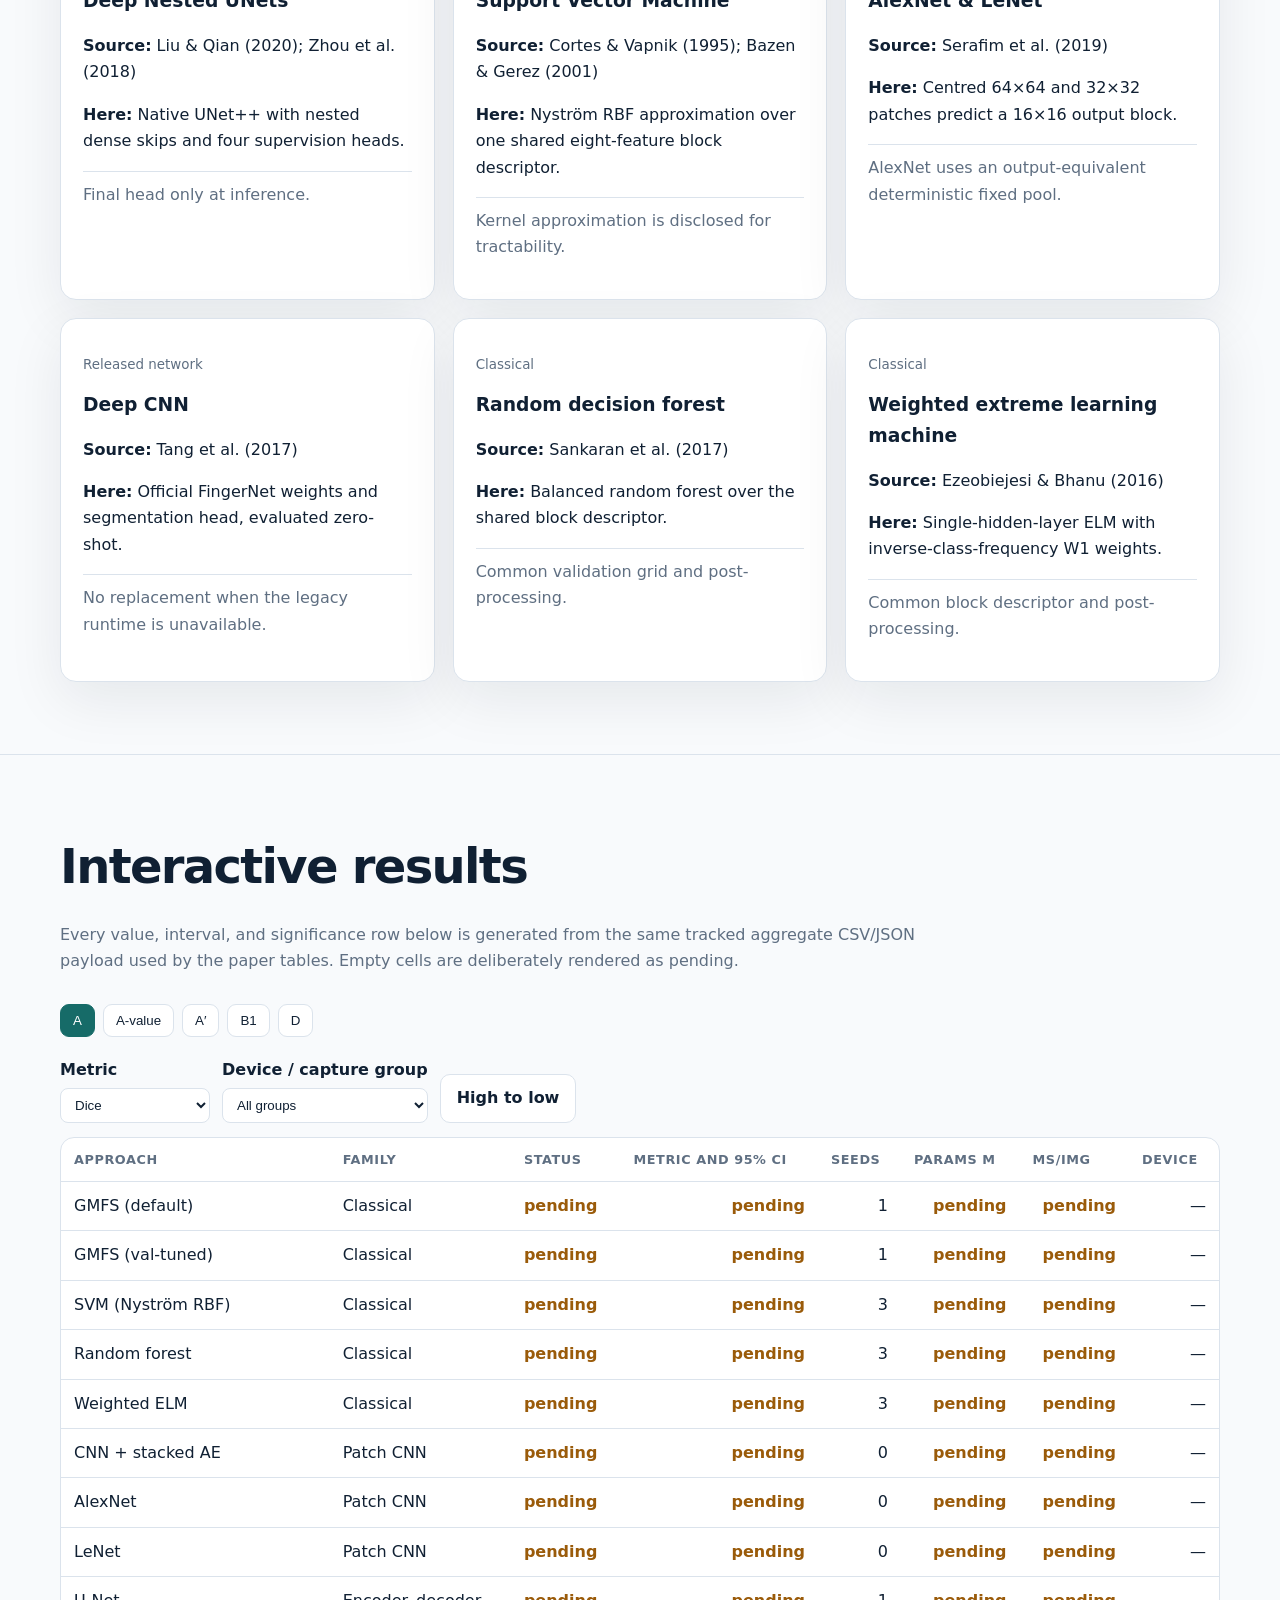
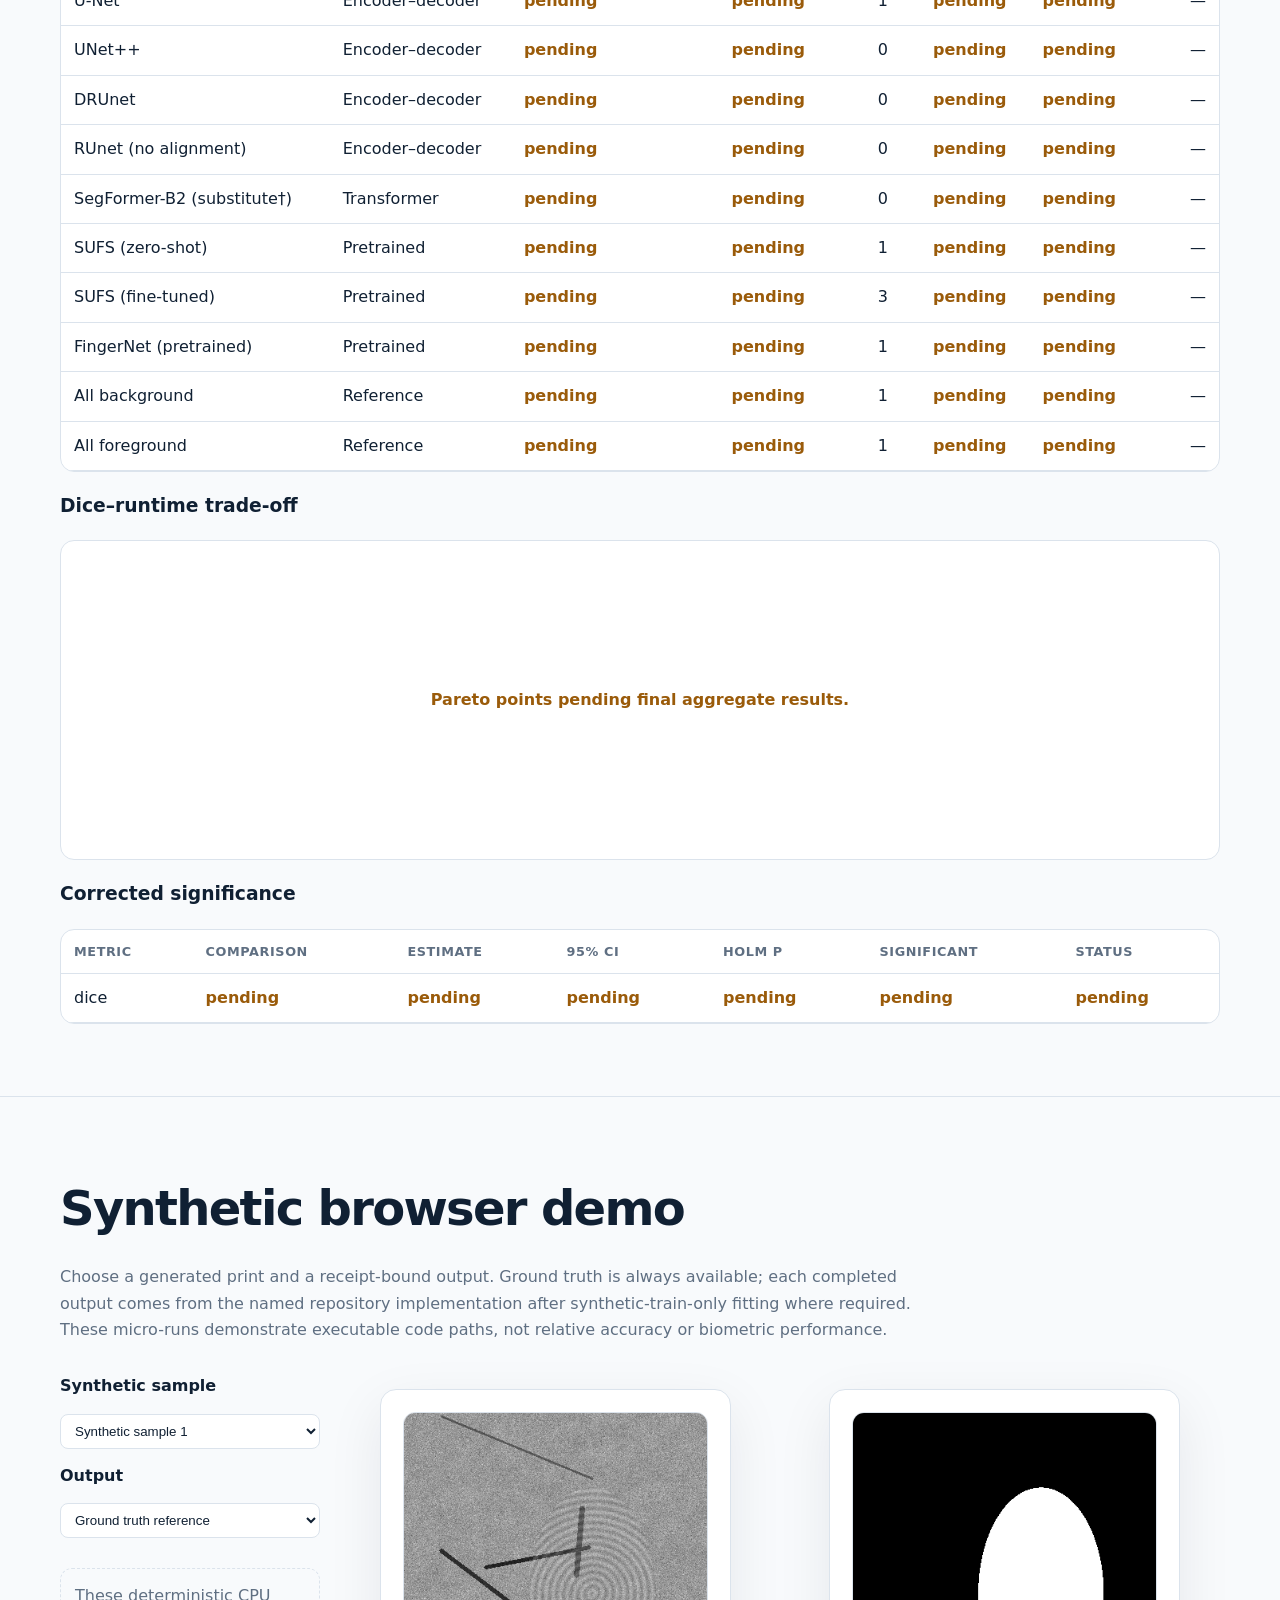
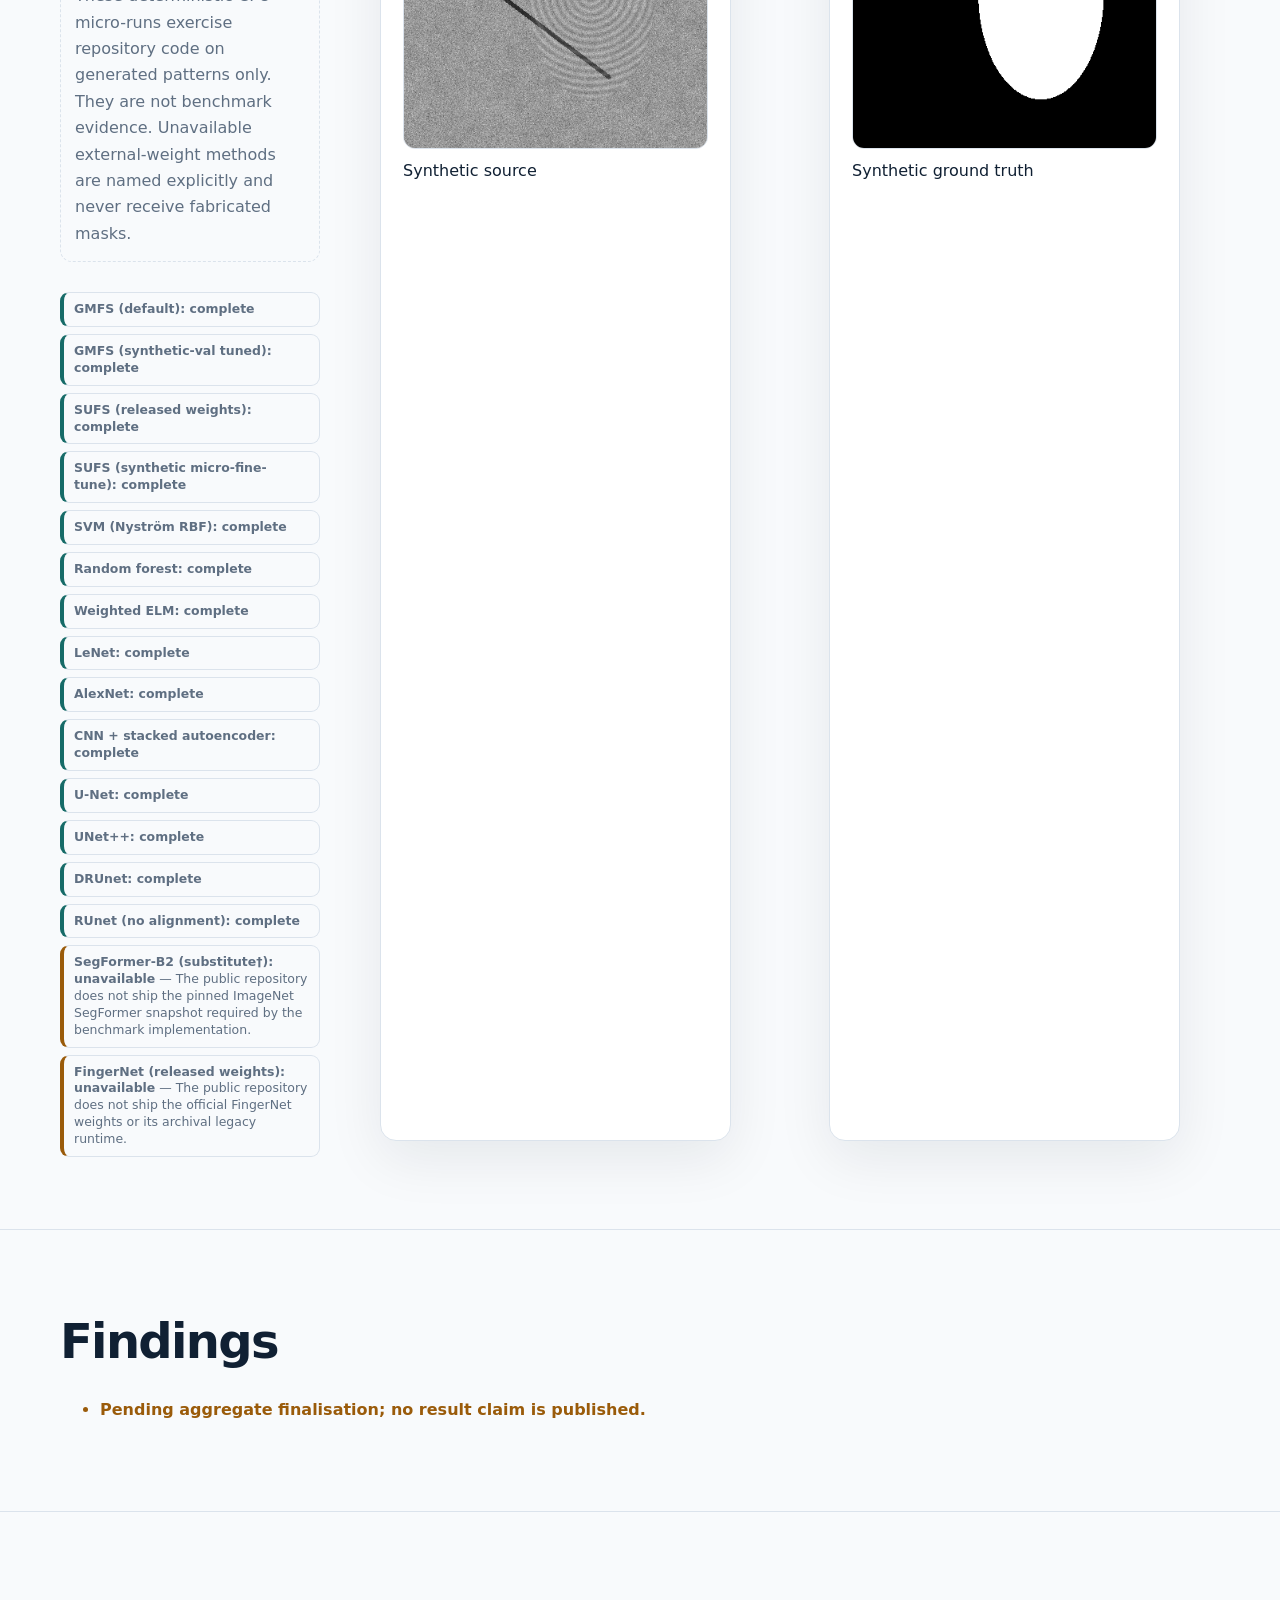
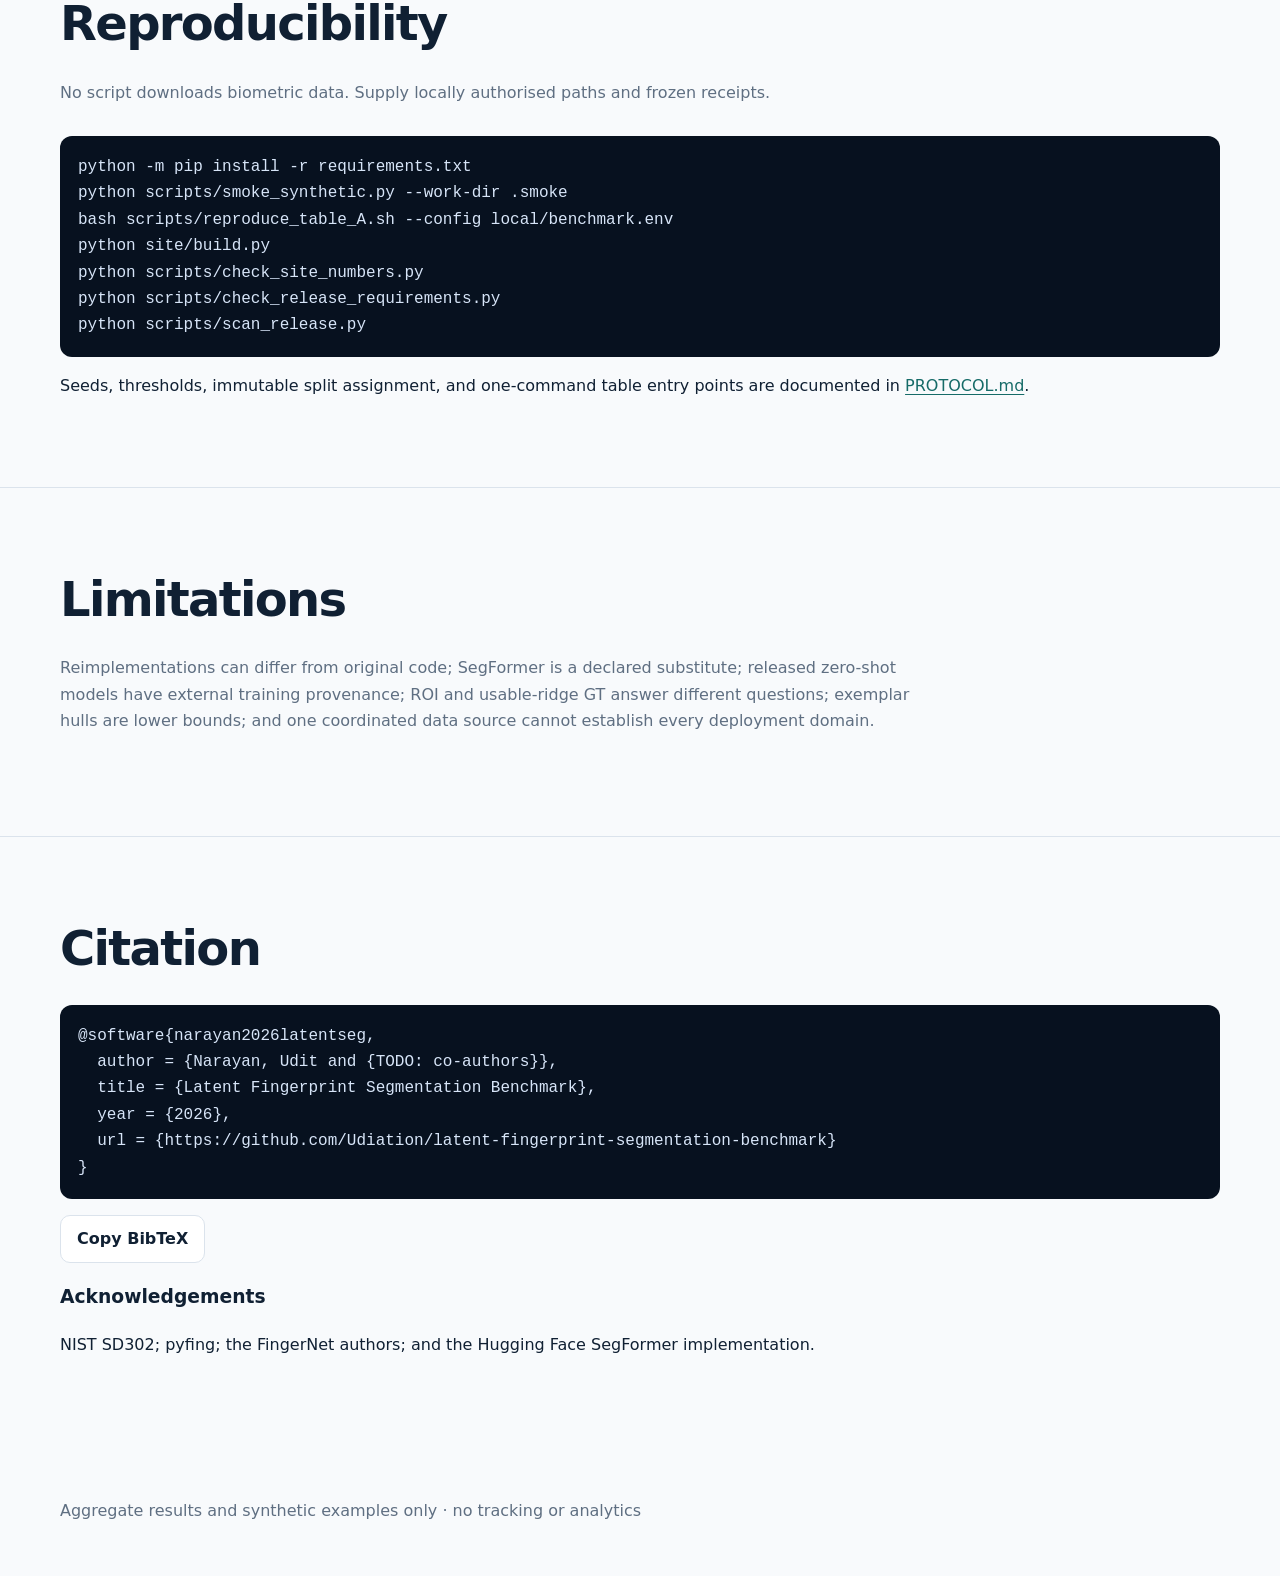
==== commit 100dcd07: "Add receipt-bound synthetic method demo" ====
--- a/site/index.html
+++ b/site/index.html
@@ -7,9 +7,9 @@
 <section id="pipeline" class="section"><div class="wrap"><h2>Pipeline</h2><p class="section-intro">All methods share the same study units, split, physical resolution, validation boundary, and evaluator.</p><img class="pipeline" src="assets/pipeline.svg" alt="Benchmark pipeline from licensed data through examiner GT, subject split, methods, evaluation and statistics"></div></section>
 <section id="datasets" class="section"><div class="wrap"><h2>Datasets and ground truth</h2><p class="section-intro">The public repository ships no source fingerprint. Counts and definitions below describe the authorised local evaluation protocol.</p><div class="grid"><article class="card dataset"><h3>SD302-Latent</h3><p>10,092 annotated impressions from 200 subjects. Examiner ROI polygons define Table A; 10,024 complete ridge-quality maps define Table A-prime.</p><p class="meta">136 / 24 / 40 subjects · train / validation / test</p></article><article class="card dataset"><h3>SD302-Exemplar</h3><p>Expert minutiae form a lower-bound convex hull. B1 reports MC, HR, PAR, and OHF—never Dice against the hull.</p></article><article class="card dataset"><h3>Exclusions</h3><p>68 incomplete quality annotations affect A-prime only; two NONPRINT annotations are excluded from test scoring.</p></article></div><figure class="hull-explainer"><img src="assets/hull-explainer.svg" alt="Synthetic ridge pattern with expert minutiae points and their convex hull"><figcaption>A synthetic explanation of the exemplar endpoint: the minutiae hull is known foreground, while ridge area outside it remains unknown.</figcaption></figure></div></section>
 <section id="methods" class="section"><div class="wrap"><h2>Methods</h2><p class="section-intro">Exactly one card represents each Fig. 2 entry. Multi-row entries expand only in the result tables. The dagger marks the declared two-dimensional substitute.</p><div class="grid"><article class="card method"><p class="meta">Patch CNN</p><h3>CNN &amp; autoencoders</h3><p><strong>Source:</strong> Chhabra et al. (2023)</p><p><strong>Here:</strong> Stacked convolutional autoencoder, then a centred patch classifier.</p><p class="deviation">Train-subject patches only; shared 16×16 output blocks.</p></article><article class="card method"><p class="meta">Algorithmic / released network</p><h3>GMFS &amp; SUFS</h3><p><strong>Source:</strong> Cappelli (2023)</p><p><strong>Here:</strong> Released GMFS algorithm and SUFS weights; separate tuned and fine-tuned rows.</p><p class="deviation">No architecture substitution.</p></article><article class="card method"><p class="meta">Encoder–decoder</p><h3>U-Net</h3><p><strong>Source:</strong> Jaafar et al. (2022); Ronneberger et al. (2015)</p><p><strong>Here:</strong> Four levels, base width 32, BatchNorm/ReLU and bilinear upsampling.</p><p class="deviation">Faithful architecture reimplementation.</p></article><article class="card method"><p class="meta">Transformer</p><h3>Adaptive Gaussian transformer</h3><p><strong>Source:</strong> Liu et al. (2022); Xie et al. (2021)</p><p><strong>Here:</strong> SegFormer-B2 with ImageNet initialisation and a one-channel adapter.</p><p class="deviation">† Declared 2-D substitute for the reviewed volumetric OCT model.</p></article><article class="card method"><p class="meta">Encoder–decoder</p><h3>DRUnet</h3><p><strong>Source:</strong> Joshi et al.</p><p><strong>Here:</strong> R2U-Net-style recurrent blocks with two steps and dropout 0.2.</p><p class="deviation">Deterministic table inference; MC dropout is an auxiliary analysis.</p></article><article class="card method"><p class="meta">Domain adaptation</p><h3>Recurrent adversarial network</h3><p><strong>Source:</strong> Joshi et al. (2021)</p><p><strong>Here:</strong> Recurrent backbone with bottleneck gradient-reversal alignment.</p><p class="deviation">Table A disables alignment; RA-RUnet is restricted to the cross-domain setting.</p></article><article class="card method"><p class="meta">Encoder–decoder</p><h3>Deep Nested UNets</h3><p><strong>Source:</strong> Liu &amp; Qian (2020); Zhou et al. (2018)</p><p><strong>Here:</strong> Native UNet++ with nested dense skips and four supervision heads.</p><p class="deviation">Final head only at inference.</p></article><article class="card method"><p class="meta">Classical</p><h3>Support Vector Machine</h3><p><strong>Source:</strong> Cortes &amp; Vapnik (1995); Bazen &amp; Gerez (2001)</p><p><strong>Here:</strong> Nyström RBF approximation over one shared eight-feature block descriptor.</p><p class="deviation">Kernel approximation is disclosed for tractability.</p></article><article class="card method"><p class="meta">Patch CNN</p><h3>AlexNet &amp; LeNet</h3><p><strong>Source:</strong> Serafim et al. (2019)</p><p><strong>Here:</strong> Centred 64×64 and 32×32 patches predict a 16×16 output block.</p><p class="deviation">AlexNet uses an output-equivalent deterministic fixed pool.</p></article><article class="card method"><p class="meta">Released network</p><h3>Deep CNN</h3><p><strong>Source:</strong> Tang et al. (2017)</p><p><strong>Here:</strong> Official FingerNet weights and segmentation head, evaluated zero-shot.</p><p class="deviation">No replacement when the legacy runtime is unavailable.</p></article><article class="card method"><p class="meta">Classical</p><h3>Random decision forest</h3><p><strong>Source:</strong> Sankaran et al. (2017)</p><p><strong>Here:</strong> Balanced random forest over the shared block descriptor.</p><p class="deviation">Common validation grid and post-processing.</p></article><article class="card method"><p class="meta">Classical</p><h3>Weighted extreme learning machine</h3><p><strong>Source:</strong> Ezeobiejesi &amp; Bhanu (2016)</p><p><strong>Here:</strong> Single-hidden-layer ELM with inverse-class-frequency W1 weights.</p><p class="deviation">Common block descriptor and post-processing.</p></article></div></div></section>
-<section id="results" class="section"><div class="wrap"><h2>Interactive results</h2><p class="section-intro">Every value, interval, and significance row below is generated from the same tracked aggregate CSV/JSON payload used by the paper tables. Empty cells are deliberately rendered as pending.</p><div class="tabs" role="tablist" aria-label="Result tables"><button id="tab-A" class="tab" role="tab" data-table="A" aria-controls="result-panel" aria-selected="true">A</button><button id="tab-A_value" class="tab" role="tab" data-table="A_value" aria-controls="result-panel" aria-selected="false">A-value</button><button id="tab-A_prime" class="tab" role="tab" data-table="A_prime" aria-controls="result-panel" aria-selected="false">A′</button><button id="tab-B1" class="tab" role="tab" data-table="B1" aria-controls="result-panel" aria-selected="false">B1</button><button id="tab-D" class="tab" role="tab" data-table="D" aria-controls="result-panel" aria-selected="false">D</button></div><div id="result-panel" role="tabpanel" aria-live="polite"><div class="controls"><label>Metric <select id="metric"><option value="dice">Dice</option><option value="jaccard">Jaccard</option><option value="mdr">MDR</option><option value="fdr">FDR</option><option value="accuracy">Accuracy</option><option value="mc">MC</option><option value="hr">HR</option><option value="par">PAR</option><option value="ohf">OHF</option><option value="ms_per_img">ms/img</option></select></label><label id="group-filter-wrap" hidden>Device / capture group <select id="group-filter"><option value="all">All groups</option></select></label><button id="sort-toggle" class="button" aria-label="Reverse result sort direction">High to low</button></div><div class="table-scroll"><table><thead><tr><th>Approach</th><th>Family</th><th>Status</th><th>Metric and 95% CI</th><th>Seeds</th><th>Params M</th><th>ms/img</th><th>Device</th></tr></thead><tbody id="result-body"></tbody></table></div><h3>Dice–runtime trade-off</h3><div id="pareto" class="chart"></div><h3>Corrected significance</h3><div class="table-scroll significance"><table><thead><tr><th>Metric</th><th>Comparison</th><th>Estimate</th><th>95% CI</th><th>Holm p</th><th>Significant</th><th>Status</th></tr></thead><tbody id="significance-body"></tbody></table></div></div></div></section>
-<section id="demo" class="section"><div class="wrap"><h2>Synthetic browser demo</h2><p class="section-intro">Choose a generated print and a receipt-bound output. Ground truth is always available; method outputs appear only after the corresponding model has genuinely been run on these synthetic inputs and its digest has been added to the synthetic receipt.</p><div class="synthetic">
-<div class="synthetic-controls"><label for="synthetic-select">Synthetic sample</label><select id="synthetic-select"></select><label for="synthetic-method">Output</label><select id="synthetic-method"></select><p id="synthetic-note" class="notice">Only receipt-bound synthetic outputs are shown. Missing method outputs remain pending; they are never fabricated.</p></div>
+<section id="results" class="section"><div class="wrap"><h2>Interactive results</h2><p class="section-intro">Every value, interval, and significance row below is generated from the same tracked aggregate CSV/JSON payload used by the paper tables. Empty cells are deliberately rendered as pending.</p><div class="tabs" role="tablist" aria-label="Result tables"><button id="tab-A" class="tab" role="tab" data-table="A" aria-controls="result-panel" aria-selected="true">A</button><button id="tab-A_value" class="tab" role="tab" data-table="A_value" aria-controls="result-panel" aria-selected="false">A-value</button><button id="tab-A_prime" class="tab" role="tab" data-table="A_prime" aria-controls="result-panel" aria-selected="false">A′</button><button id="tab-B1" class="tab" role="tab" data-table="B1" aria-controls="result-panel" aria-selected="false">B1</button><button id="tab-D" class="tab" role="tab" data-table="D" aria-controls="result-panel" aria-selected="false">D</button></div><div id="result-panel" role="tabpanel" aria-live="polite"><div class="controls"><label>Metric <select id="metric"><option value="dice">Dice</option><option value="jaccard">Jaccard</option><option value="mdr">MDR</option><option value="fdr">FDR</option><option value="accuracy">Accuracy</option><option value="mc">MC</option><option value="hr">HR</option><option value="par">PAR</option><option value="ohf">OHF</option><option value="ms_per_img">ms/img</option></select></label><label id="group-filter-wrap" hidden>Device / capture group <select id="group-filter"><option value="all">All groups</option></select></label><button id="sort-toggle" class="button" aria-label="High to low">High to low</button></div><div class="table-scroll"><table><thead><tr><th>Approach</th><th>Family</th><th>Status</th><th>Metric and 95% CI</th><th>Seeds</th><th>Params M</th><th>ms/img</th><th>Device</th></tr></thead><tbody id="result-body"></tbody></table></div><h3>Dice–runtime trade-off</h3><div id="pareto" class="chart"></div><h3>Corrected significance</h3><div class="table-scroll significance"><table><thead><tr><th>Metric</th><th>Comparison</th><th>Estimate</th><th>95% CI</th><th>Holm p</th><th>Significant</th><th>Status</th></tr></thead><tbody id="significance-body"></tbody></table></div></div></div></section>
+<section id="demo" class="section"><div class="wrap"><h2>Synthetic browser demo</h2><p class="section-intro">Choose a generated print and a receipt-bound output. Ground truth is always available; each completed output comes from the named repository implementation after synthetic-train-only fitting where required. These micro-runs demonstrate executable code paths, not relative accuracy or biometric performance.</p><div class="synthetic">
+<div class="synthetic-controls"><label for="synthetic-select">Synthetic sample</label><select id="synthetic-select"></select><label for="synthetic-method">Output</label><select id="synthetic-method"></select><p id="synthetic-note" class="notice">These deterministic CPU micro-runs exercise repository code on generated patterns only. They are not benchmark evidence. Unavailable external-weight methods are named explicitly and never receive fabricated masks.</p><ul id="synthetic-availability" class="availability"></ul></div>
 <div class="grid"><figure class="card synthetic-figure"><img id="synthetic-source" alt="Synthetic ridge-pattern source"><figcaption>Synthetic source</figcaption></figure><figure class="card synthetic-figure"><img id="synthetic-mask" alt="Selected synthetic foreground mask"><figcaption id="synthetic-caption">Synthetic ground truth</figcaption></figure></div>
 </div></div></section>
 <section id="findings" class="section"><div class="wrap"><h2>Findings</h2><ul id="findings-list"><li>Pending aggregate finalisation.</li></ul></div></section>
@@ -27,4 +27,4 @@
   year = {2026},
   url = {https://github.com/Udiation/latent-fingerprint-segmentation-benchmark}
 }</pre><button id="copy-cite" class="button">Copy BibTeX</button><h3>Acknowledgements</h3><p>NIST SD302; pyfing; the FingerNet authors; and the Hugging Face SegFormer implementation.</p></div></section></main><footer class="footer"><div class="wrap">Aggregate results and synthetic examples only · no tracking or analytics</div></footer>
-<script id="public-data" type="application/json">{"schema_version":1,"results":[{"table":"A","view":"overall","group":"overall","year":"2023","method":"gmfs_default","approach":"GMFS (default)","family":"Classical","training_data":"Released algorithm","comment":"Released default parameters","status":"pending","seeds_completed":"1","n_images":"","n_subjects":"","accuracy":"","error_rate":"","dice":"","jaccard":"","miou":"","mdr":"","fdr":"","mc":"","hr":"","par":"","ohf":"","params_m":"","ms_per_img":"","device":"","ci_lower":"","ci_upper":""},{"table":"A","view":"overall","group":"overall","year":"2023","method":"gmfs_tuned","approach":"GMFS (val-tuned)","family":"Classical","training_data":"Validation subjects","comment":"Four native parameters selected on validation","status":"pending","seeds_completed":"1","n_images":"","n_subjects":"","accuracy":"","error_rate":"","dice":"","jaccard":"","miou":"","mdr":"","fdr":"","mc":"","hr":"","par":"","ohf":"","params_m":"","ms_per_img":"","device":"","ci_lower":"","ci_upper":""},{"table":"A","view":"overall","group":"overall","year":"1995","method":"svm","approach":"SVM (Nystr\u00f6m RBF)","family":"Classical","training_data":"SD302-Latent train subjects","comment":"Block-based 16\u00d716","status":"pending","seeds_completed":"3","n_images":"","n_subjects":"","accuracy":"","error_rate":"","dice":"","jaccard":"","miou":"","mdr":"","fdr":"","mc":"","hr":"","par":"","ohf":"","params_m":"","ms_per_img":"","device":"","ci_lower":"","ci_upper":""},{"table":"A","view":"overall","group":"overall","year":"2017","method":"rf","approach":"Random forest","family":"Classical","training_data":"SD302-Latent train subjects","comment":"Block-based 16\u00d716","status":"pending","seeds_completed":"3","n_images":"","n_subjects":"","accuracy":"","error_rate":"","dice":"","jaccard":"","miou":"","mdr":"","fdr":"","mc":"","hr":"","par":"","ohf":"","params_m":"","ms_per_img":"","device":"","ci_lower":"","ci_upper":""},{"table":"A","view":"overall","group":"overall","year":"2016","method":"welm","approach":"Weighted ELM","family":"Classical","training_data":"SD302-Latent train subjects","comment":"W1 class weighting","status":"pending","seeds_completed":"3","n_images":"","n_subjects":"","accuracy":"","error_rate":"","dice":"","jaccard":"","miou":"","mdr":"","fdr":"","mc":"","hr":"","par":"","ohf":"","params_m":"","ms_per_img":"","device":"","ci_lower":"","ci_upper":""},{"table":"A","view":"overall","group":"overall","year":"2023","method":"cnn_ae","approach":"CNN + stacked AE","family":"Patch CNN","training_data":"SD302-Latent train subjects","comment":"Train-only unsupervised pretraining","status":"pending","seeds_completed":"0","n_images":"","n_subjects":"","accuracy":"","error_rate":"","dice":"","jaccard":"","miou":"","mdr":"","fdr":"","mc":"","hr":"","par":"","ohf":"","params_m":"","ms_per_img":"","device":"","ci_lower":"","ci_upper":""},{"table":"A","view":"overall","group":"overall","year":"2019","method":"alexnet","approach":"AlexNet","family":"Patch CNN","training_data":"SD302-Latent train subjects","comment":"64\u00d764 context to 16\u00d716 block","status":"pending","seeds_completed":"0","n_images":"","n_subjects":"","accuracy":"","error_rate":"","dice":"","jaccard":"","miou":"","mdr":"","fdr":"","mc":"","hr":"","par":"","ohf":"","params_m":"","ms_per_img":"","device":"","ci_lower":"","ci_upper":""},{"table":"A","view":"overall","group":"overall","year":"2019","method":"lenet","approach":"LeNet","family":"Patch CNN","training_data":"SD302-Latent train subjects","comment":"32\u00d732 context to 16\u00d716 block","status":"pending","seeds_completed":"0","n_images":"","n_subjects":"","accuracy":"","error_rate":"","dice":"","jaccard":"","miou":"","mdr":"","fdr":"","mc":"","hr":"","par":"","ohf":"","params_m":"","ms_per_img":"","device":"","ci_lower":"","ci_upper":""},{"table":"A","view":"overall","group":"overall","year":"2022","method":"unet","approach":"U-Net","family":"Encoder\u2013decoder","training_data":"SD302-Latent train subjects","comment":"Four-level reimplementation","status":"pending","seeds_completed":"1","n_images":"","n_subjects":"","accuracy":"","error_rate":"","dice":"","jaccard":"","miou":"","mdr":"","fdr":"","mc":"","hr":"","par":"","ohf":"","params_m":"","ms_per_img":"","device":"","ci_lower":"","ci_upper":""},{"table":"A","view":"overall","group":"overall","year":"2020","method":"unetpp","approach":"UNet++","family":"Encoder\u2013decoder","training_data":"SD302-Latent train subjects","comment":"Nested skips and deep supervision","status":"pending","seeds_completed":"0","n_images":"","n_subjects":"","accuracy":"","error_rate":"","dice":"","jaccard":"","miou":"","mdr":"","fdr":"","mc":"","hr":"","par":"","ohf":"","params_m":"","ms_per_img":"","device":"","ci_lower":"","ci_upper":""},{"table":"A","view":"overall","group":"overall","year":"","method":"drunet","approach":"DRUnet","family":"Encoder\u2013decoder","training_data":"SD302-Latent train subjects","comment":"Recurrent blocks with dropout","status":"pending","seeds_completed":"0","n_images":"","n_subjects":"","accuracy":"","error_rate":"","dice":"","jaccard":"","miou":"","mdr":"","fdr":"","mc":"","hr":"","par":"","ohf":"","params_m":"","ms_per_img":"","device":"","ci_lower":"","ci_upper":""},{"table":"A","view":"overall","group":"overall","year":"2021","method":"r_unet","approach":"RUnet (no alignment)","family":"Encoder\u2013decoder","training_data":"SD302-Latent train subjects","comment":"No target-domain alignment in Table A","status":"pending","seeds_completed":"0","n_images":"","n_subjects":"","accuracy":"","error_rate":"","dice":"","jaccard":"","miou":"","mdr":"","fdr":"","mc":"","hr":"","par":"","ohf":"","params_m":"","ms_per_img":"","device":"","ci_lower":"","ci_upper":""},{"table":"A","view":"overall","group":"overall","year":"2021","method":"segformer_b2","approach":"SegFormer-B2 (substitute\u2020)","family":"Transformer","training_data":"SD302-Latent train subjects","comment":"Declared 2-D substitute for OCT method","status":"pending","seeds_completed":"0","n_images":"","n_subjects":"","accuracy":"","error_rate":"","dice":"","jaccard":"","miou":"","mdr":"","fdr":"","mc":"","hr":"","par":"","ohf":"","params_m":"","ms_per_img":"","device":"","ci_lower":"","ci_upper":""},{"table":"A","view":"overall","group":"overall","year":"2023","method":"sufs_zero","approach":"SUFS (zero-shot)","family":"Pretrained","training_data":"External data by original authors","comment":"Released weights","status":"pending","seeds_completed":"1","n_images":"","n_subjects":"","accuracy":"","error_rate":"","dice":"","jaccard":"","miou":"","mdr":"","fdr":"","mc":"","hr":"","par":"","ohf":"","params_m":"","ms_per_img":"","device":"","ci_lower":"","ci_upper":""},{"table":"A","view":"overall","group":"overall","year":"2023","method":"sufs_ft","approach":"SUFS (fine-tuned)","family":"Pretrained","training_data":"SD302-Latent train subjects","comment":"Separate fine-tuned row","status":"pending","seeds_completed":"3","n_images":"","n_subjects":"","accuracy":"","error_rate":"","dice":"","jaccard":"","miou":"","mdr":"","fdr":"","mc":"","hr":"","par":"","ohf":"","params_m":"","ms_per_img":"","device":"","ci_lower":"","ci_upper":""},{"table":"A","view":"overall","group":"overall","year":"2017","method":"fingernet","approach":"FingerNet (pretrained)","family":"Pretrained","training_data":"External data by original authors","comment":"Official segmentation head","status":"pending","seeds_completed":"1","n_images":"","n_subjects":"","accuracy":"","error_rate":"","dice":"","jaccard":"","miou":"","mdr":"","fdr":"","mc":"","hr":"","par":"","ohf":"","params_m":"","ms_per_img":"","device":"","ci_lower":"","ci_upper":""},{"table":"A","view":"overall","group":"overall","year":"","method":"all_background","approach":"All background","family":"Reference","training_data":"None","comment":"Non-ranked reference","status":"pending","seeds_completed":"1","n_images":"","n_subjects":"","accuracy":"","error_rate":"","dice":"","jaccard":"","miou":"","mdr":"","fdr":"","mc":"","hr":"","par":"","ohf":"","params_m":"","ms_per_img":"","device":"","ci_lower":"","ci_upper":""},{"table":"A","view":"overall","group":"overall","year":"","method":"all_foreground","approach":"All foreground","family":"Reference","training_data":"None","comment":"Non-ranked reference","status":"pending","seeds_completed":"1","n_images":"","n_subjects":"","accuracy":"","error_rate":"","dice":"","jaccard":"","miou":"","mdr":"","fdr":"","mc":"","hr":"","par":"","ohf":"","params_m":"","ms_per_img":"","device":"","ci_lower":"","ci_upper":""}],"tables":[{"table":"A","title":"SD302-Latent \u00b7 examiner ROI","status":"pending","note":"Final aggregate metrics await seed-zero gate"},{"table":"A_value","title":"Examiner-value breakdown","status":"pending","note":"Generated after Table A finalisation"},{"table":"A_prime","title":"SD302-Latent \u00b7 usable-ridge GT","status":"pending","note":"Uses the same frozen Table A predictions"},{"table":"B1","title":"SD302-Exemplar \u00b7 minutiae-hull lower bound","status":"pending","note":"Reports MC HR PAR and OHF rather than Dice"},{"table":"D","title":"Cross-domain summary","status":"pending","note":"Generated after Dataset 2 evaluation"}],"statistics":[{"table":"A","metric":"dice","comparison":"pending","estimate":"","ci_lower":"","ci_upper":"","p_holm":"","significant":"","status":"pending"},{"table":"B1","metric":"hr","comparison":"pending","estimate":"","ci_lower":"","ci_upper":"","p_holm":"","significant":"","status":"pending"}],"synthetic":[{"key":"synthetic-1","label":"Synthetic sample 1","image":"assets/synthetic/source-1.png","mask":"assets/synthetic/mask-1.png","predictions":[]},{"key":"synthetic-2","label":"Synthetic sample 2","image":"assets/synthetic/source-2.png","mask":"assets/synthetic/mask-2.png","predictions":[]},{"key":"synthetic-3","label":"Synthetic sample 3","image":"assets/synthetic/source-3.png","mask":"assets/synthetic/mask-3.png","predictions":[]}]}</script><script src="assets/app.js"></script></body></html>+<script id="public-data" type="application/json">{"schema_version":1,"results":[{"table":"A","view":"overall","group":"overall","year":"2023","method":"gmfs_default","approach":"GMFS (default)","family":"Classical","training_data":"Released algorithm","comment":"Released default parameters","status":"pending","seeds_completed":"1","n_images":"","n_subjects":"","accuracy":"","error_rate":"","dice":"","jaccard":"","miou":"","mdr":"","fdr":"","mc":"","hr":"","par":"","ohf":"","params_m":"","ms_per_img":"","device":"","ci_lower":"","ci_upper":""},{"table":"A","view":"overall","group":"overall","year":"2023","method":"gmfs_tuned","approach":"GMFS (val-tuned)","family":"Classical","training_data":"Validation subjects","comment":"Four native parameters selected on validation","status":"pending","seeds_completed":"1","n_images":"","n_subjects":"","accuracy":"","error_rate":"","dice":"","jaccard":"","miou":"","mdr":"","fdr":"","mc":"","hr":"","par":"","ohf":"","params_m":"","ms_per_img":"","device":"","ci_lower":"","ci_upper":""},{"table":"A","view":"overall","group":"overall","year":"1995","method":"svm","approach":"SVM (Nystr\u00f6m RBF)","family":"Classical","training_data":"SD302-Latent train subjects","comment":"Block-based 16\u00d716","status":"pending","seeds_completed":"3","n_images":"","n_subjects":"","accuracy":"","error_rate":"","dice":"","jaccard":"","miou":"","mdr":"","fdr":"","mc":"","hr":"","par":"","ohf":"","params_m":"","ms_per_img":"","device":"","ci_lower":"","ci_upper":""},{"table":"A","view":"overall","group":"overall","year":"2017","method":"rf","approach":"Random forest","family":"Classical","training_data":"SD302-Latent train subjects","comment":"Block-based 16\u00d716","status":"pending","seeds_completed":"3","n_images":"","n_subjects":"","accuracy":"","error_rate":"","dice":"","jaccard":"","miou":"","mdr":"","fdr":"","mc":"","hr":"","par":"","ohf":"","params_m":"","ms_per_img":"","device":"","ci_lower":"","ci_upper":""},{"table":"A","view":"overall","group":"overall","year":"2016","method":"welm","approach":"Weighted ELM","family":"Classical","training_data":"SD302-Latent train subjects","comment":"W1 class weighting","status":"pending","seeds_completed":"3","n_images":"","n_subjects":"","accuracy":"","error_rate":"","dice":"","jaccard":"","miou":"","mdr":"","fdr":"","mc":"","hr":"","par":"","ohf":"","params_m":"","ms_per_img":"","device":"","ci_lower":"","ci_upper":""},{"table":"A","view":"overall","group":"overall","year":"2023","method":"cnn_ae","approach":"CNN + stacked AE","family":"Patch CNN","training_data":"SD302-Latent train subjects","comment":"Train-only unsupervised pretraining","status":"pending","seeds_completed":"0","n_images":"","n_subjects":"","accuracy":"","error_rate":"","dice":"","jaccard":"","miou":"","mdr":"","fdr":"","mc":"","hr":"","par":"","ohf":"","params_m":"","ms_per_img":"","device":"","ci_lower":"","ci_upper":""},{"table":"A","view":"overall","group":"overall","year":"2019","method":"alexnet","approach":"AlexNet","family":"Patch CNN","training_data":"SD302-Latent train subjects","comment":"64\u00d764 context to 16\u00d716 block","status":"pending","seeds_completed":"0","n_images":"","n_subjects":"","accuracy":"","error_rate":"","dice":"","jaccard":"","miou":"","mdr":"","fdr":"","mc":"","hr":"","par":"","ohf":"","params_m":"","ms_per_img":"","device":"","ci_lower":"","ci_upper":""},{"table":"A","view":"overall","group":"overall","year":"2019","method":"lenet","approach":"LeNet","family":"Patch CNN","training_data":"SD302-Latent train subjects","comment":"32\u00d732 context to 16\u00d716 block","status":"pending","seeds_completed":"0","n_images":"","n_subjects":"","accuracy":"","error_rate":"","dice":"","jaccard":"","miou":"","mdr":"","fdr":"","mc":"","hr":"","par":"","ohf":"","params_m":"","ms_per_img":"","device":"","ci_lower":"","ci_upper":""},{"table":"A","view":"overall","group":"overall","year":"2022","method":"unet","approach":"U-Net","family":"Encoder\u2013decoder","training_data":"SD302-Latent train subjects","comment":"Four-level reimplementation","status":"pending","seeds_completed":"1","n_images":"","n_subjects":"","accuracy":"","error_rate":"","dice":"","jaccard":"","miou":"","mdr":"","fdr":"","mc":"","hr":"","par":"","ohf":"","params_m":"","ms_per_img":"","device":"","ci_lower":"","ci_upper":""},{"table":"A","view":"overall","group":"overall","year":"2020","method":"unetpp","approach":"UNet++","family":"Encoder\u2013decoder","training_data":"SD302-Latent train subjects","comment":"Nested skips and deep supervision","status":"pending","seeds_completed":"0","n_images":"","n_subjects":"","accuracy":"","error_rate":"","dice":"","jaccard":"","miou":"","mdr":"","fdr":"","mc":"","hr":"","par":"","ohf":"","params_m":"","ms_per_img":"","device":"","ci_lower":"","ci_upper":""},{"table":"A","view":"overall","group":"overall","year":"","method":"drunet","approach":"DRUnet","family":"Encoder\u2013decoder","training_data":"SD302-Latent train subjects","comment":"Recurrent blocks with dropout","status":"pending","seeds_completed":"0","n_images":"","n_subjects":"","accuracy":"","error_rate":"","dice":"","jaccard":"","miou":"","mdr":"","fdr":"","mc":"","hr":"","par":"","ohf":"","params_m":"","ms_per_img":"","device":"","ci_lower":"","ci_upper":""},{"table":"A","view":"overall","group":"overall","year":"2021","method":"r_unet","approach":"RUnet (no alignment)","family":"Encoder\u2013decoder","training_data":"SD302-Latent train subjects","comment":"No target-domain alignment in Table A","status":"pending","seeds_completed":"0","n_images":"","n_subjects":"","accuracy":"","error_rate":"","dice":"","jaccard":"","miou":"","mdr":"","fdr":"","mc":"","hr":"","par":"","ohf":"","params_m":"","ms_per_img":"","device":"","ci_lower":"","ci_upper":""},{"table":"A","view":"overall","group":"overall","year":"2021","method":"segformer_b2","approach":"SegFormer-B2 (substitute\u2020)","family":"Transformer","training_data":"SD302-Latent train subjects","comment":"Declared 2-D substitute for OCT method","status":"pending","seeds_completed":"0","n_images":"","n_subjects":"","accuracy":"","error_rate":"","dice":"","jaccard":"","miou":"","mdr":"","fdr":"","mc":"","hr":"","par":"","ohf":"","params_m":"","ms_per_img":"","device":"","ci_lower":"","ci_upper":""},{"table":"A","view":"overall","group":"overall","year":"2023","method":"sufs_zero","approach":"SUFS (zero-shot)","family":"Pretrained","training_data":"External data by original authors","comment":"Released weights","status":"pending","seeds_completed":"1","n_images":"","n_subjects":"","accuracy":"","error_rate":"","dice":"","jaccard":"","miou":"","mdr":"","fdr":"","mc":"","hr":"","par":"","ohf":"","params_m":"","ms_per_img":"","device":"","ci_lower":"","ci_upper":""},{"table":"A","view":"overall","group":"overall","year":"2023","method":"sufs_ft","approach":"SUFS (fine-tuned)","family":"Pretrained","training_data":"SD302-Latent train subjects","comment":"Separate fine-tuned row","status":"pending","seeds_completed":"3","n_images":"","n_subjects":"","accuracy":"","error_rate":"","dice":"","jaccard":"","miou":"","mdr":"","fdr":"","mc":"","hr":"","par":"","ohf":"","params_m":"","ms_per_img":"","device":"","ci_lower":"","ci_upper":""},{"table":"A","view":"overall","group":"overall","year":"2017","method":"fingernet","approach":"FingerNet (pretrained)","family":"Pretrained","training_data":"External data by original authors","comment":"Official segmentation head","status":"pending","seeds_completed":"1","n_images":"","n_subjects":"","accuracy":"","error_rate":"","dice":"","jaccard":"","miou":"","mdr":"","fdr":"","mc":"","hr":"","par":"","ohf":"","params_m":"","ms_per_img":"","device":"","ci_lower":"","ci_upper":""},{"table":"A","view":"overall","group":"overall","year":"","method":"all_background","approach":"All background","family":"Reference","training_data":"None","comment":"Non-ranked reference","status":"pending","seeds_completed":"1","n_images":"","n_subjects":"","accuracy":"","error_rate":"","dice":"","jaccard":"","miou":"","mdr":"","fdr":"","mc":"","hr":"","par":"","ohf":"","params_m":"","ms_per_img":"","device":"","ci_lower":"","ci_upper":""},{"table":"A","view":"overall","group":"overall","year":"","method":"all_foreground","approach":"All foreground","family":"Reference","training_data":"None","comment":"Non-ranked reference","status":"pending","seeds_completed":"1","n_images":"","n_subjects":"","accuracy":"","error_rate":"","dice":"","jaccard":"","miou":"","mdr":"","fdr":"","mc":"","hr":"","par":"","ohf":"","params_m":"","ms_per_img":"","device":"","ci_lower":"","ci_upper":""}],"tables":[{"table":"A","title":"SD302-Latent \u00b7 examiner ROI","status":"pending","note":"Final aggregate metrics await seed-zero gate"},{"table":"A_value","title":"Examiner-value breakdown","status":"pending","note":"Generated after Table A finalisation"},{"table":"A_prime","title":"SD302-Latent \u00b7 usable-ridge GT","status":"pending","note":"Uses the same frozen Table A predictions"},{"table":"B1","title":"SD302-Exemplar \u00b7 minutiae-hull lower bound","status":"pending","note":"Reports MC HR PAR and OHF rather than Dice"},{"table":"D","title":"Cross-domain summary","status":"pending","note":"Generated after Dataset 2 evaluation"}],"statistics":[{"table":"A","metric":"dice","comparison":"pending","estimate":"","ci_lower":"","ci_upper":"","p_holm":"","significant":"","status":"pending"},{"table":"B1","metric":"hr","comparison":"pending","estimate":"","ci_lower":"","ci_upper":"","p_holm":"","significant":"","status":"pending"}],"synthetic":[{"key":"synthetic-1","label":"Synthetic sample 1","image":"assets/synthetic/source-1.png","mask":"assets/synthetic/mask-1.png","predictions":[{"method":"alexnet","label":"AlexNet","mask":"assets/synthetic/prediction-1-alexnet.png"},{"method":"cnn_ae","label":"CNN + stacked autoencoder","mask":"assets/synthetic/prediction-1-cnn_ae.png"},{"method":"drunet","label":"DRUnet","mask":"assets/synthetic/prediction-1-drunet.png"},{"method":"gmfs_default","label":"GMFS (default)","mask":"assets/synthetic/prediction-1-gmfs_default.png"},{"method":"gmfs_tuned","label":"GMFS (synthetic-val tuned)","mask":"assets/synthetic/prediction-1-gmfs_tuned.png"},{"method":"lenet","label":"LeNet","mask":"assets/synthetic/prediction-1-lenet.png"},{"method":"runet_no_alignment","label":"RUnet (no alignment)","mask":"assets/synthetic/prediction-1-runet_no_alignment.png"},{"method":"rf","label":"Random forest","mask":"assets/synthetic/prediction-1-rf.png"},{"method":"sufs_zero","label":"SUFS (released weights)","mask":"assets/synthetic/prediction-1-sufs_zero.png"},{"method":"sufs_ft","label":"SUFS (synthetic micro-fine-tune)","mask":"assets/synthetic/prediction-1-sufs_ft.png"},{"method":"svm","label":"SVM (Nystr\u00f6m RBF)","mask":"assets/synthetic/prediction-1-svm.png"},{"method":"unet","label":"U-Net","mask":"assets/synthetic/prediction-1-unet.png"},{"method":"unetpp","label":"UNet++","mask":"assets/synthetic/prediction-1-unetpp.png"},{"method":"welm","label":"Weighted ELM","mask":"assets/synthetic/prediction-1-welm.png"}],"methods":[{"method":"gmfs_default","label":"GMFS (default)","status":"complete","reason":""},{"method":"gmfs_tuned","label":"GMFS (synthetic-val tuned)","status":"complete","reason":""},{"method":"sufs_zero","label":"SUFS (released weights)","status":"complete","reason":""},{"method":"sufs_ft","label":"SUFS (synthetic micro-fine-tune)","status":"complete","reason":""},{"method":"svm","label":"SVM (Nystr\u00f6m RBF)","status":"complete","reason":""},{"method":"rf","label":"Random forest","status":"complete","reason":""},{"method":"welm","label":"Weighted ELM","status":"complete","reason":""},{"method":"lenet","label":"LeNet","status":"complete","reason":""},{"method":"alexnet","label":"AlexNet","status":"complete","reason":""},{"method":"cnn_ae","label":"CNN + stacked autoencoder","status":"complete","reason":""},{"method":"unet","label":"U-Net","status":"complete","reason":""},{"method":"unetpp","label":"UNet++","status":"complete","reason":""},{"method":"drunet","label":"DRUnet","status":"complete","reason":""},{"method":"runet_no_alignment","label":"RUnet (no alignment)","status":"complete","reason":""},{"method":"segformer_sub","label":"SegFormer-B2 (substitute\u2020)","status":"unavailable","reason":"The public repository does not ship the pinned ImageNet SegFormer snapshot required by the benchmark implementation."},{"method":"fingernet","label":"FingerNet (released weights)","status":"unavailable","reason":"The public repository does not ship the official FingerNet weights or its archival legacy runtime."}]},{"key":"synthetic-2","label":"Synthetic sample 2","image":"assets/synthetic/source-2.png","mask":"assets/synthetic/mask-2.png","predictions":[{"method":"alexnet","label":"AlexNet","mask":"assets/synthetic/prediction-2-alexnet.png"},{"method":"cnn_ae","label":"CNN + stacked autoencoder","mask":"assets/synthetic/prediction-2-cnn_ae.png"},{"method":"drunet","label":"DRUnet","mask":"assets/synthetic/prediction-2-drunet.png"},{"method":"gmfs_default","label":"GMFS (default)","mask":"assets/synthetic/prediction-2-gmfs_default.png"},{"method":"gmfs_tuned","label":"GMFS (synthetic-val tuned)","mask":"assets/synthetic/prediction-2-gmfs_tuned.png"},{"method":"lenet","label":"LeNet","mask":"assets/synthetic/prediction-2-lenet.png"},{"method":"runet_no_alignment","label":"RUnet (no alignment)","mask":"assets/synthetic/prediction-2-runet_no_alignment.png"},{"method":"rf","label":"Random forest","mask":"assets/synthetic/prediction-2-rf.png"},{"method":"sufs_zero","label":"SUFS (released weights)","mask":"assets/synthetic/prediction-2-sufs_zero.png"},{"method":"sufs_ft","label":"SUFS (synthetic micro-fine-tune)","mask":"assets/synthetic/prediction-2-sufs_ft.png"},{"method":"svm","label":"SVM (Nystr\u00f6m RBF)","mask":"assets/synthetic/prediction-2-svm.png"},{"method":"unet","label":"U-Net","mask":"assets/synthetic/prediction-2-unet.png"},{"method":"unetpp","label":"UNet++","mask":"assets/synthetic/prediction-2-unetpp.png"},{"method":"welm","label":"Weighted ELM","mask":"assets/synthetic/prediction-2-welm.png"}],"methods":[{"method":"gmfs_default","label":"GMFS (default)","status":"complete","reason":""},{"method":"gmfs_tuned","label":"GMFS (synthetic-val tuned)","status":"complete","reason":""},{"method":"sufs_zero","label":"SUFS (released weights)","status":"complete","reason":""},{"method":"sufs_ft","label":"SUFS (synthetic micro-fine-tune)","status":"complete","reason":""},{"method":"svm","label":"SVM (Nystr\u00f6m RBF)","status":"complete","reason":""},{"method":"rf","label":"Random forest","status":"complete","reason":""},{"method":"welm","label":"Weighted ELM","status":"complete","reason":""},{"method":"lenet","label":"LeNet","status":"complete","reason":""},{"method":"alexnet","label":"AlexNet","status":"complete","reason":""},{"method":"cnn_ae","label":"CNN + stacked autoencoder","status":"complete","reason":""},{"method":"unet","label":"U-Net","status":"complete","reason":""},{"method":"unetpp","label":"UNet++","status":"complete","reason":""},{"method":"drunet","label":"DRUnet","status":"complete","reason":""},{"method":"runet_no_alignment","label":"RUnet (no alignment)","status":"complete","reason":""},{"method":"segformer_sub","label":"SegFormer-B2 (substitute\u2020)","status":"unavailable","reason":"The public repository does not ship the pinned ImageNet SegFormer snapshot required by the benchmark implementation."},{"method":"fingernet","label":"FingerNet (released weights)","status":"unavailable","reason":"The public repository does not ship the official FingerNet weights or its archival legacy runtime."}]},{"key":"synthetic-3","label":"Synthetic sample 3","image":"assets/synthetic/source-3.png","mask":"assets/synthetic/mask-3.png","predictions":[{"method":"alexnet","label":"AlexNet","mask":"assets/synthetic/prediction-3-alexnet.png"},{"method":"cnn_ae","label":"CNN + stacked autoencoder","mask":"assets/synthetic/prediction-3-cnn_ae.png"},{"method":"drunet","label":"DRUnet","mask":"assets/synthetic/prediction-3-drunet.png"},{"method":"gmfs_default","label":"GMFS (default)","mask":"assets/synthetic/prediction-3-gmfs_default.png"},{"method":"gmfs_tuned","label":"GMFS (synthetic-val tuned)","mask":"assets/synthetic/prediction-3-gmfs_tuned.png"},{"method":"lenet","label":"LeNet","mask":"assets/synthetic/prediction-3-lenet.png"},{"method":"runet_no_alignment","label":"RUnet (no alignment)","mask":"assets/synthetic/prediction-3-runet_no_alignment.png"},{"method":"rf","label":"Random forest","mask":"assets/synthetic/prediction-3-rf.png"},{"method":"sufs_zero","label":"SUFS (released weights)","mask":"assets/synthetic/prediction-3-sufs_zero.png"},{"method":"sufs_ft","label":"SUFS (synthetic micro-fine-tune)","mask":"assets/synthetic/prediction-3-sufs_ft.png"},{"method":"svm","label":"SVM (Nystr\u00f6m RBF)","mask":"assets/synthetic/prediction-3-svm.png"},{"method":"unet","label":"U-Net","mask":"assets/synthetic/prediction-3-unet.png"},{"method":"unetpp","label":"UNet++","mask":"assets/synthetic/prediction-3-unetpp.png"},{"method":"welm","label":"Weighted ELM","mask":"assets/synthetic/prediction-3-welm.png"}],"methods":[{"method":"gmfs_default","label":"GMFS (default)","status":"complete","reason":""},{"method":"gmfs_tuned","label":"GMFS (synthetic-val tuned)","status":"complete","reason":""},{"method":"sufs_zero","label":"SUFS (released weights)","status":"complete","reason":""},{"method":"sufs_ft","label":"SUFS (synthetic micro-fine-tune)","status":"complete","reason":""},{"method":"svm","label":"SVM (Nystr\u00f6m RBF)","status":"complete","reason":""},{"method":"rf","label":"Random forest","status":"complete","reason":""},{"method":"welm","label":"Weighted ELM","status":"complete","reason":""},{"method":"lenet","label":"LeNet","status":"complete","reason":""},{"method":"alexnet","label":"AlexNet","status":"complete","reason":""},{"method":"cnn_ae","label":"CNN + stacked autoencoder","status":"complete","reason":""},{"method":"unet","label":"U-Net","status":"complete","reason":""},{"method":"unetpp","label":"UNet++","status":"complete","reason":""},{"method":"drunet","label":"DRUnet","status":"complete","reason":""},{"method":"runet_no_alignment","label":"RUnet (no alignment)","status":"complete","reason":""},{"method":"segformer_sub","label":"SegFormer-B2 (substitute\u2020)","status":"unavailable","reason":"The public repository does not ship the pinned ImageNet SegFormer snapshot required by the benchmark implementation."},{"method":"fingernet","label":"FingerNet (released weights)","status":"unavailable","reason":"The public repository does not ship the official FingerNet weights or its archival legacy runtime."}]}]}</script><script src="assets/app.js"></script></body></html>
--- a/site/assets/style.css
+++ b/site/assets/style.css
@@ -116,6 +116,11 @@
 .synthetic { display: grid; grid-template-columns: 260px 1fr; gap: 20px; }
 .synthetic-controls { display: grid; align-content: start; gap: 14px; }
 .synthetic-figure { grid-column: span 6; }
+.availability { margin: 0; padding: 0; list-style: none; display: grid; gap: 7px; }
+.method-status { padding: 8px 10px; border: 1px solid var(--line); border-radius: 9px; color: var(--muted); font-size: .78rem; line-height: 1.35; }
+.method-status.complete { border-left: 4px solid var(--accent); }
+.method-status.unavailable { border-left: 4px solid var(--pending); }
+.method-status.not_built { border-left: 4px solid var(--line); }
 .notice { padding: 14px; border: 1px dashed var(--line); border-radius: 12px; color: var(--muted); }
 pre { white-space: pre-wrap; background: #07111f; color: #d7e5f8; border-radius: 12px; padding: 18px; overflow: auto; }
 .footer { padding: 52px 0; color: var(--muted); }
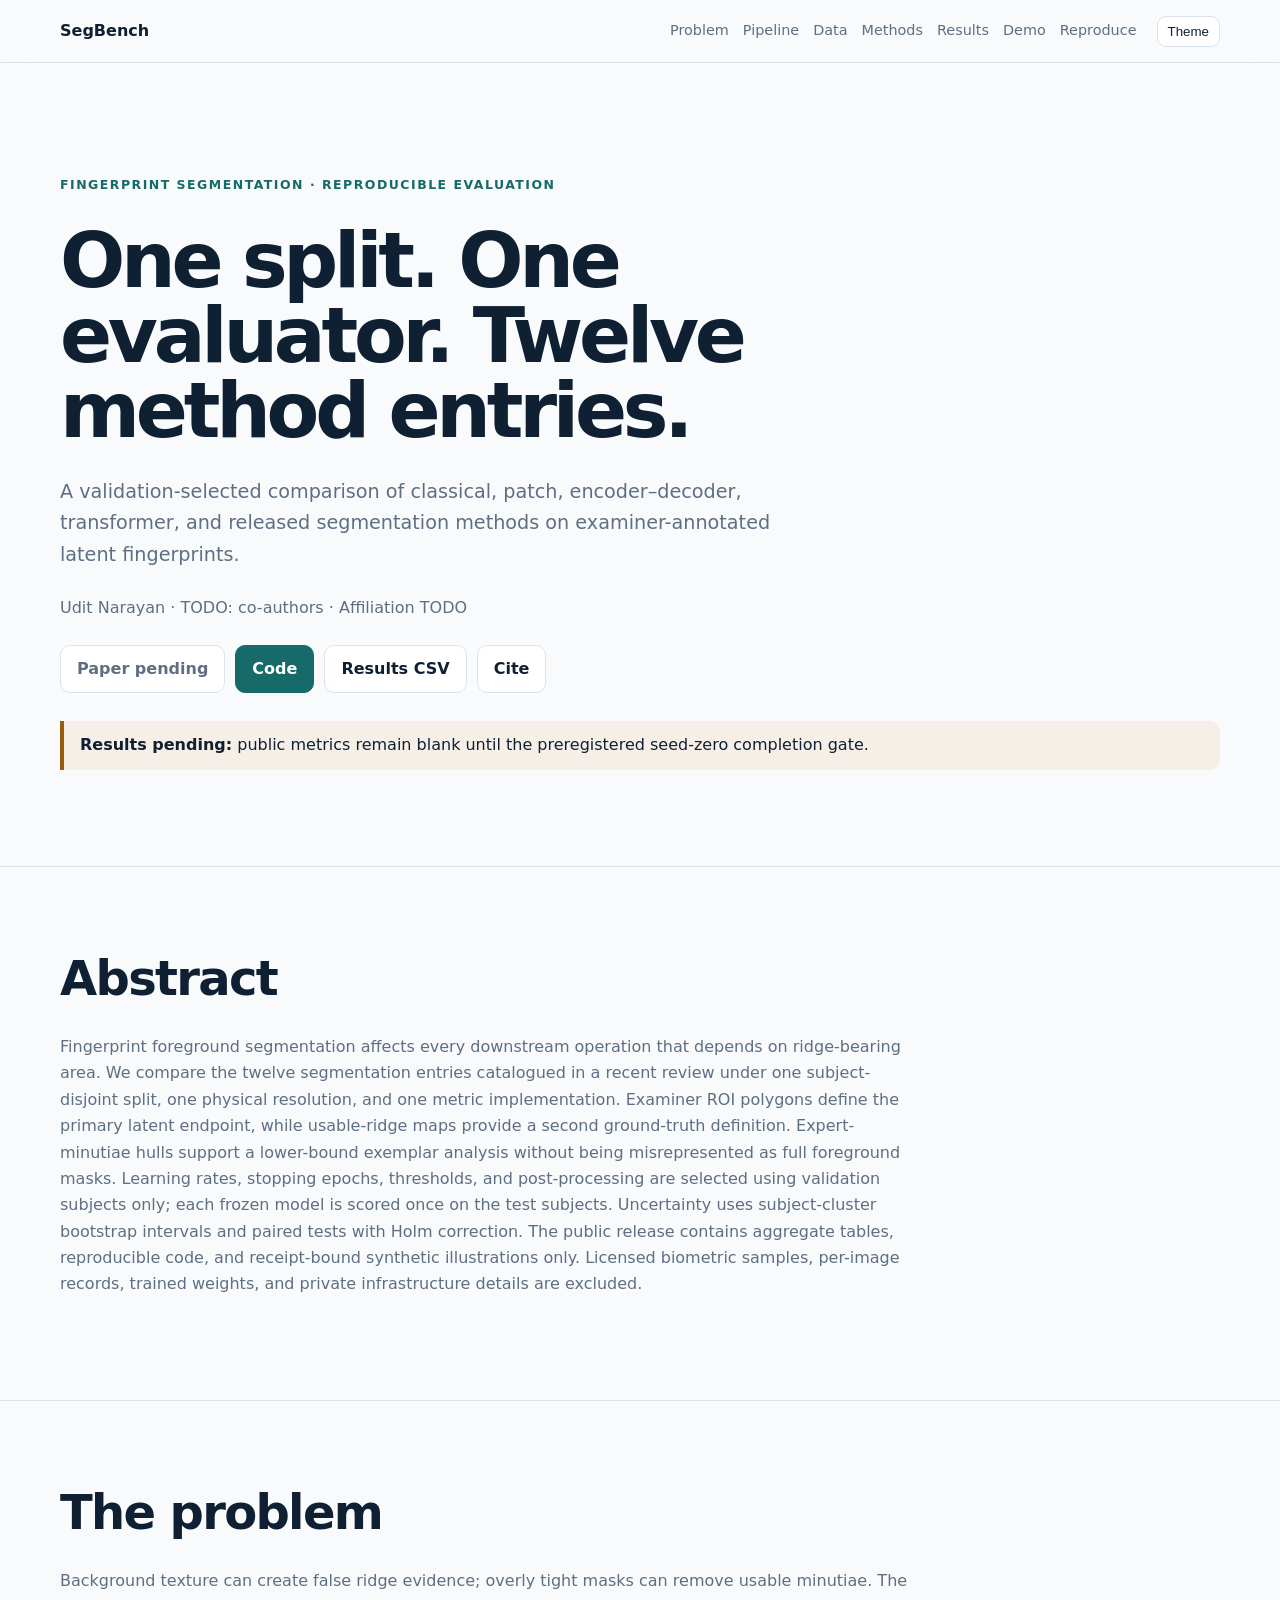
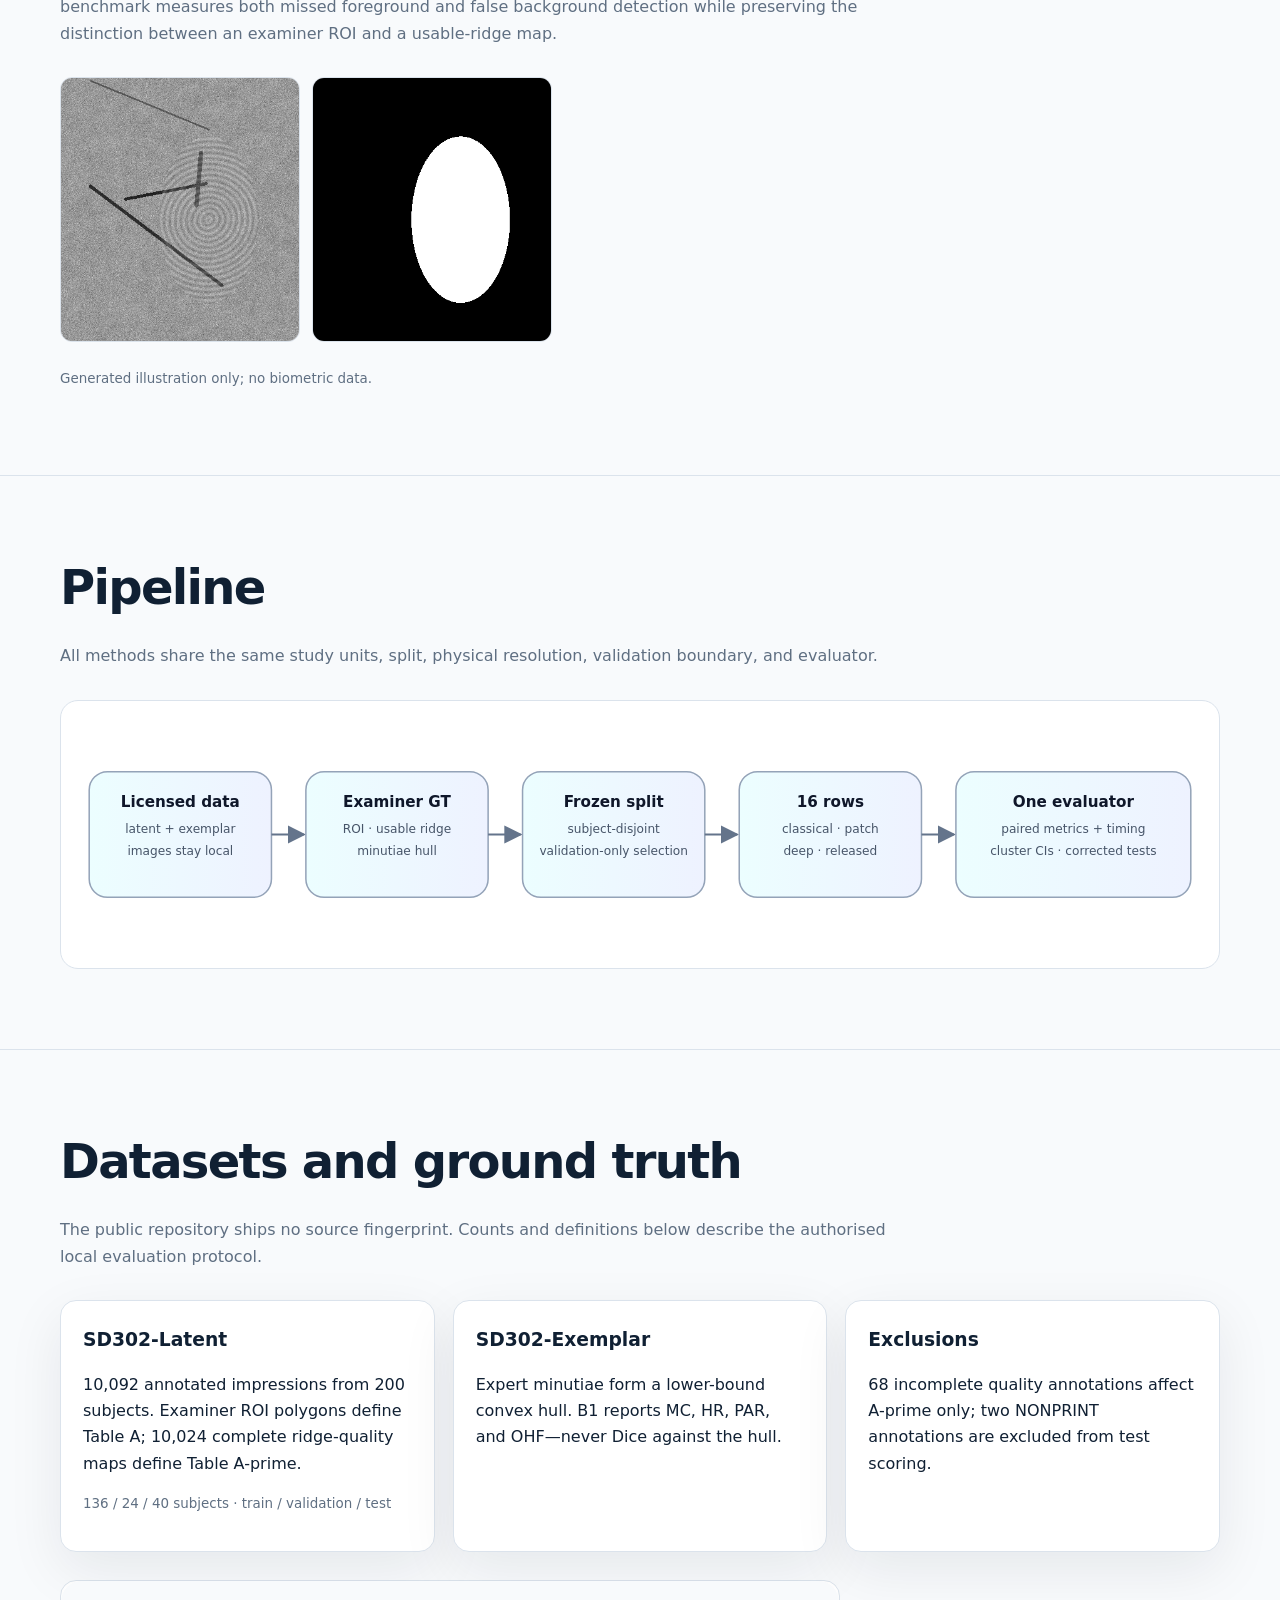
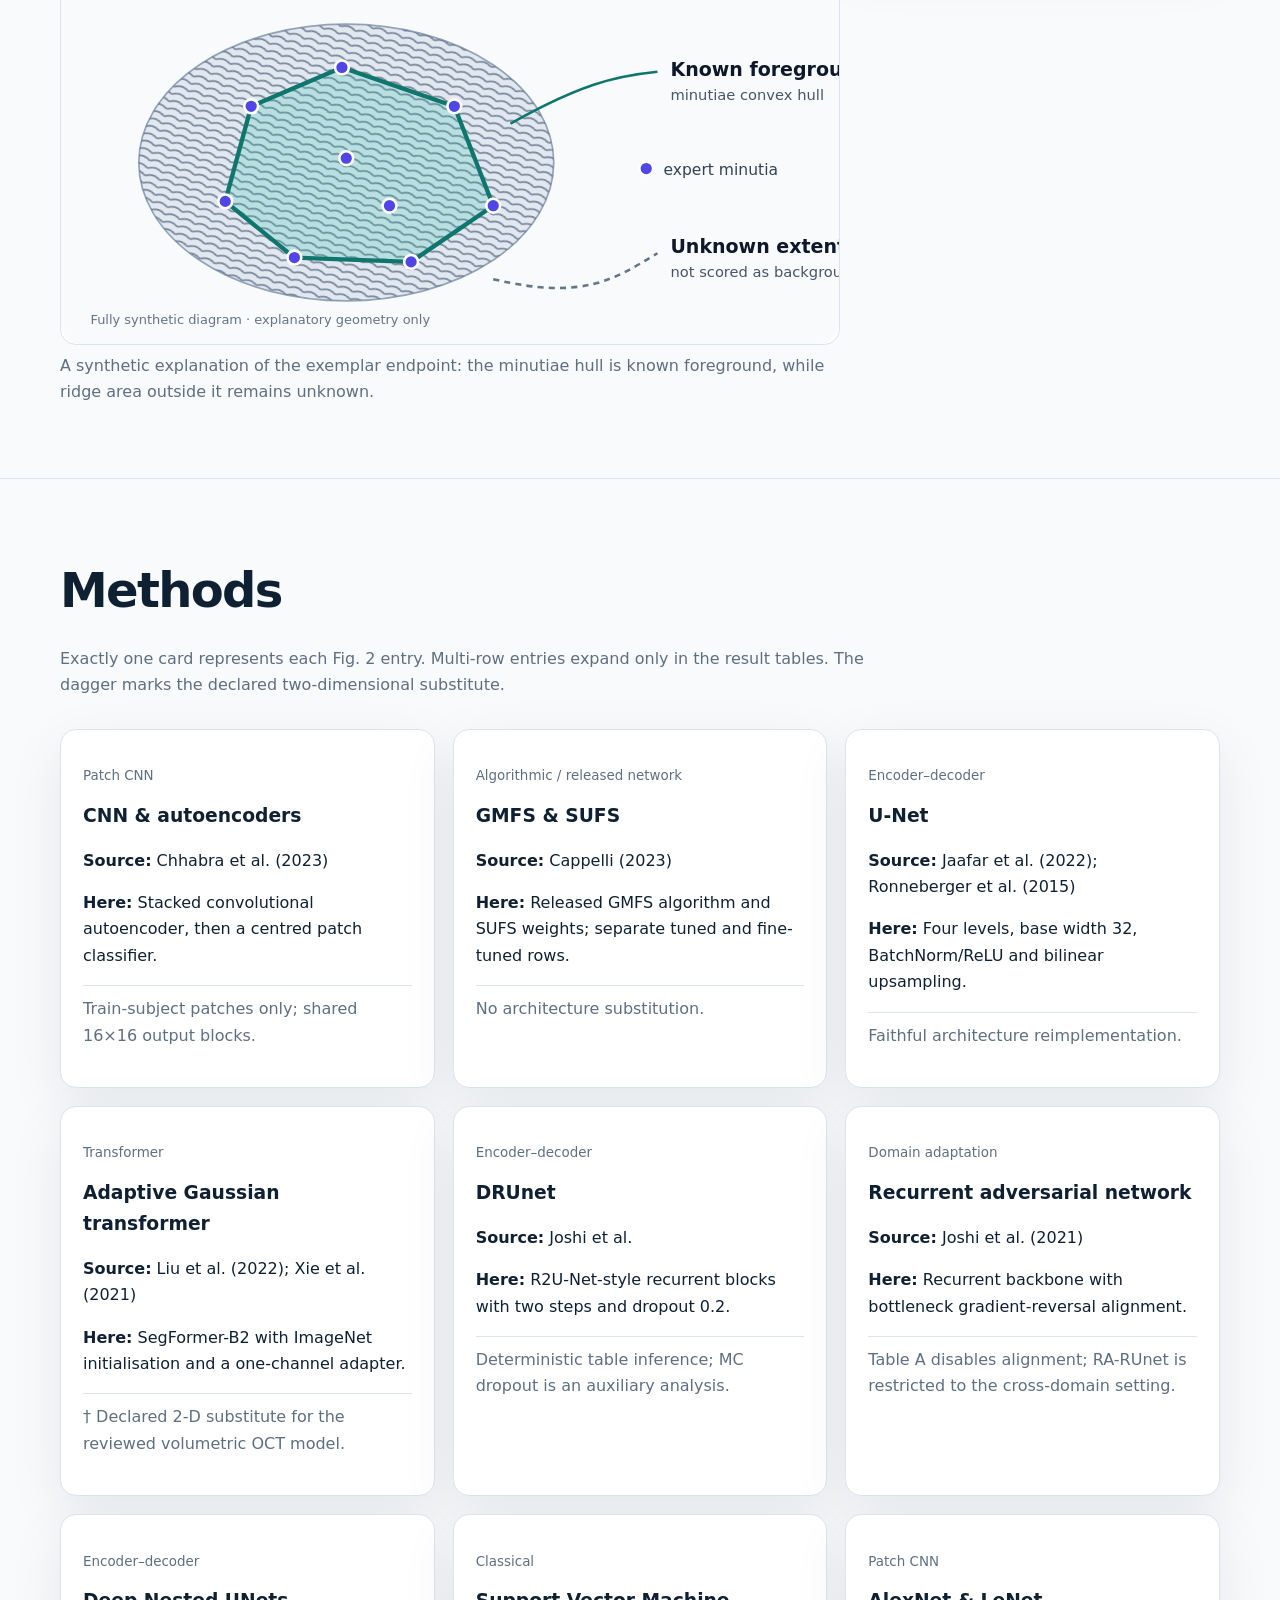
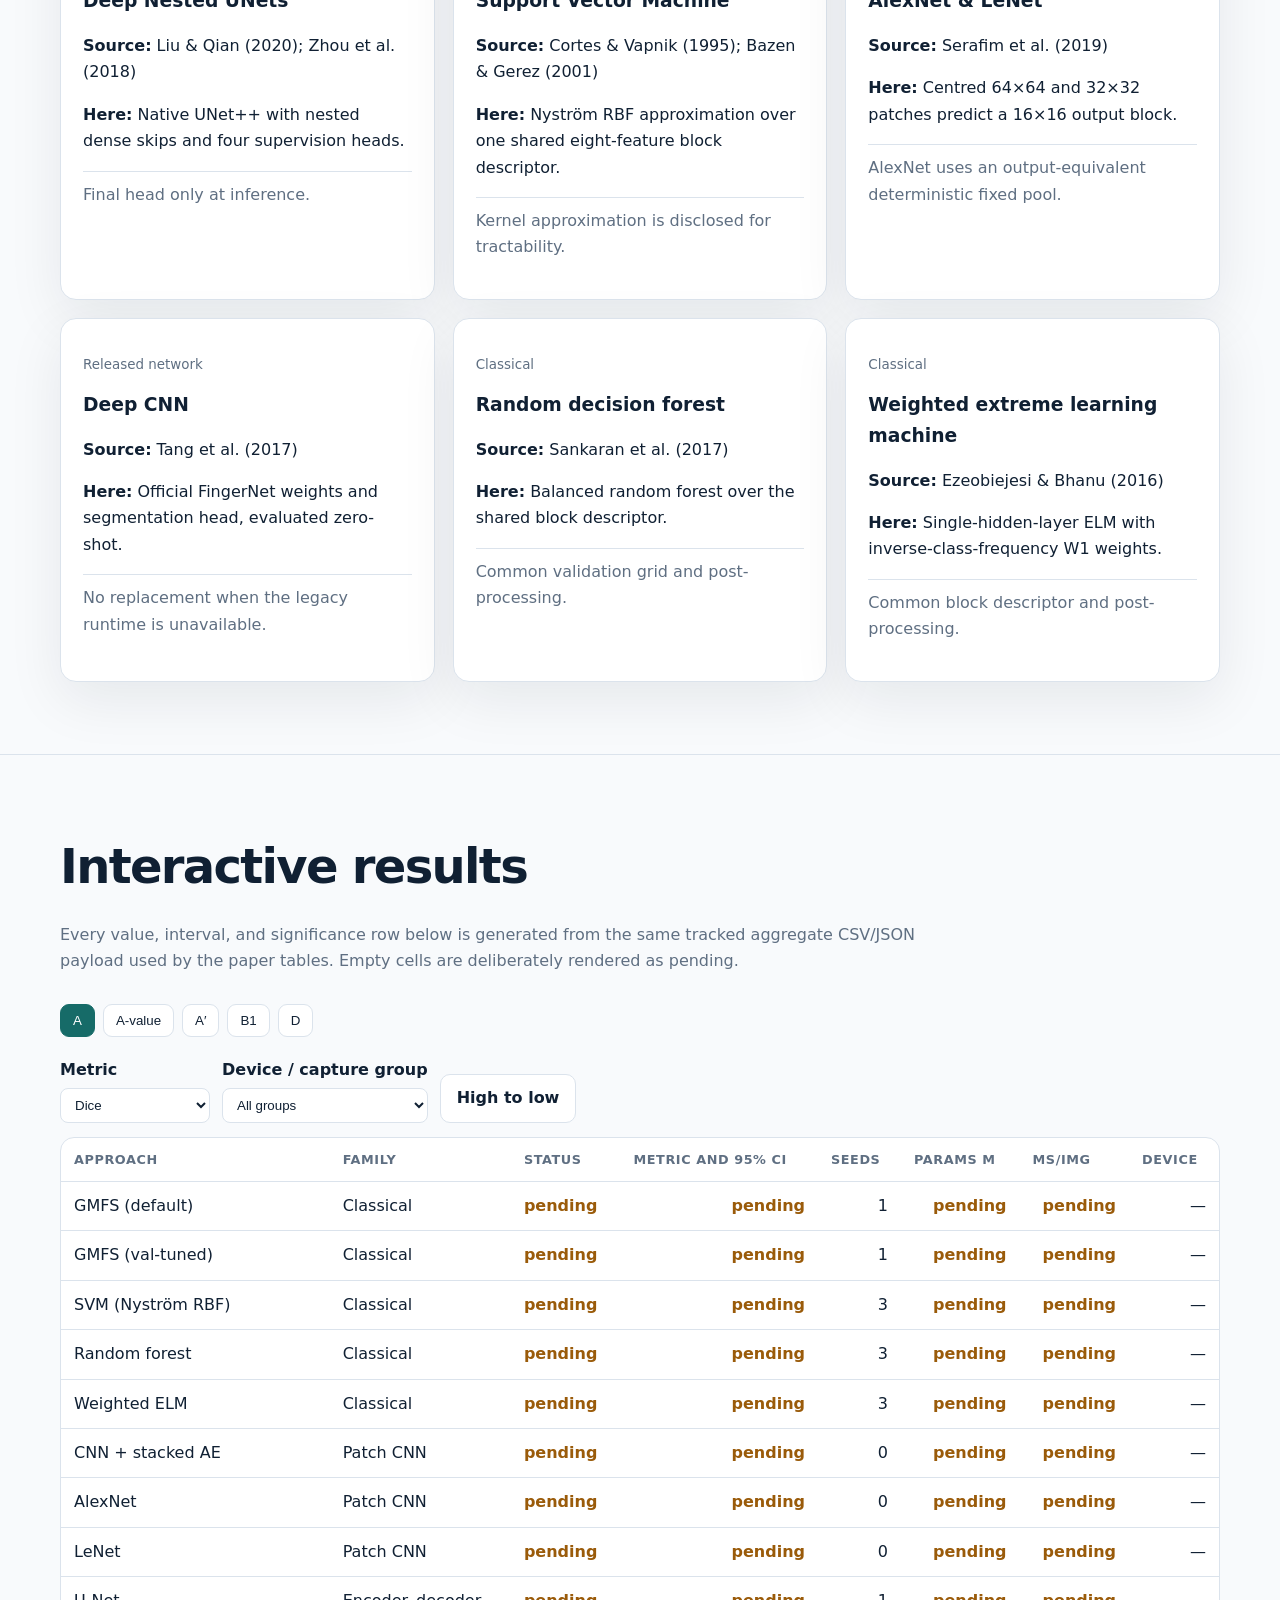
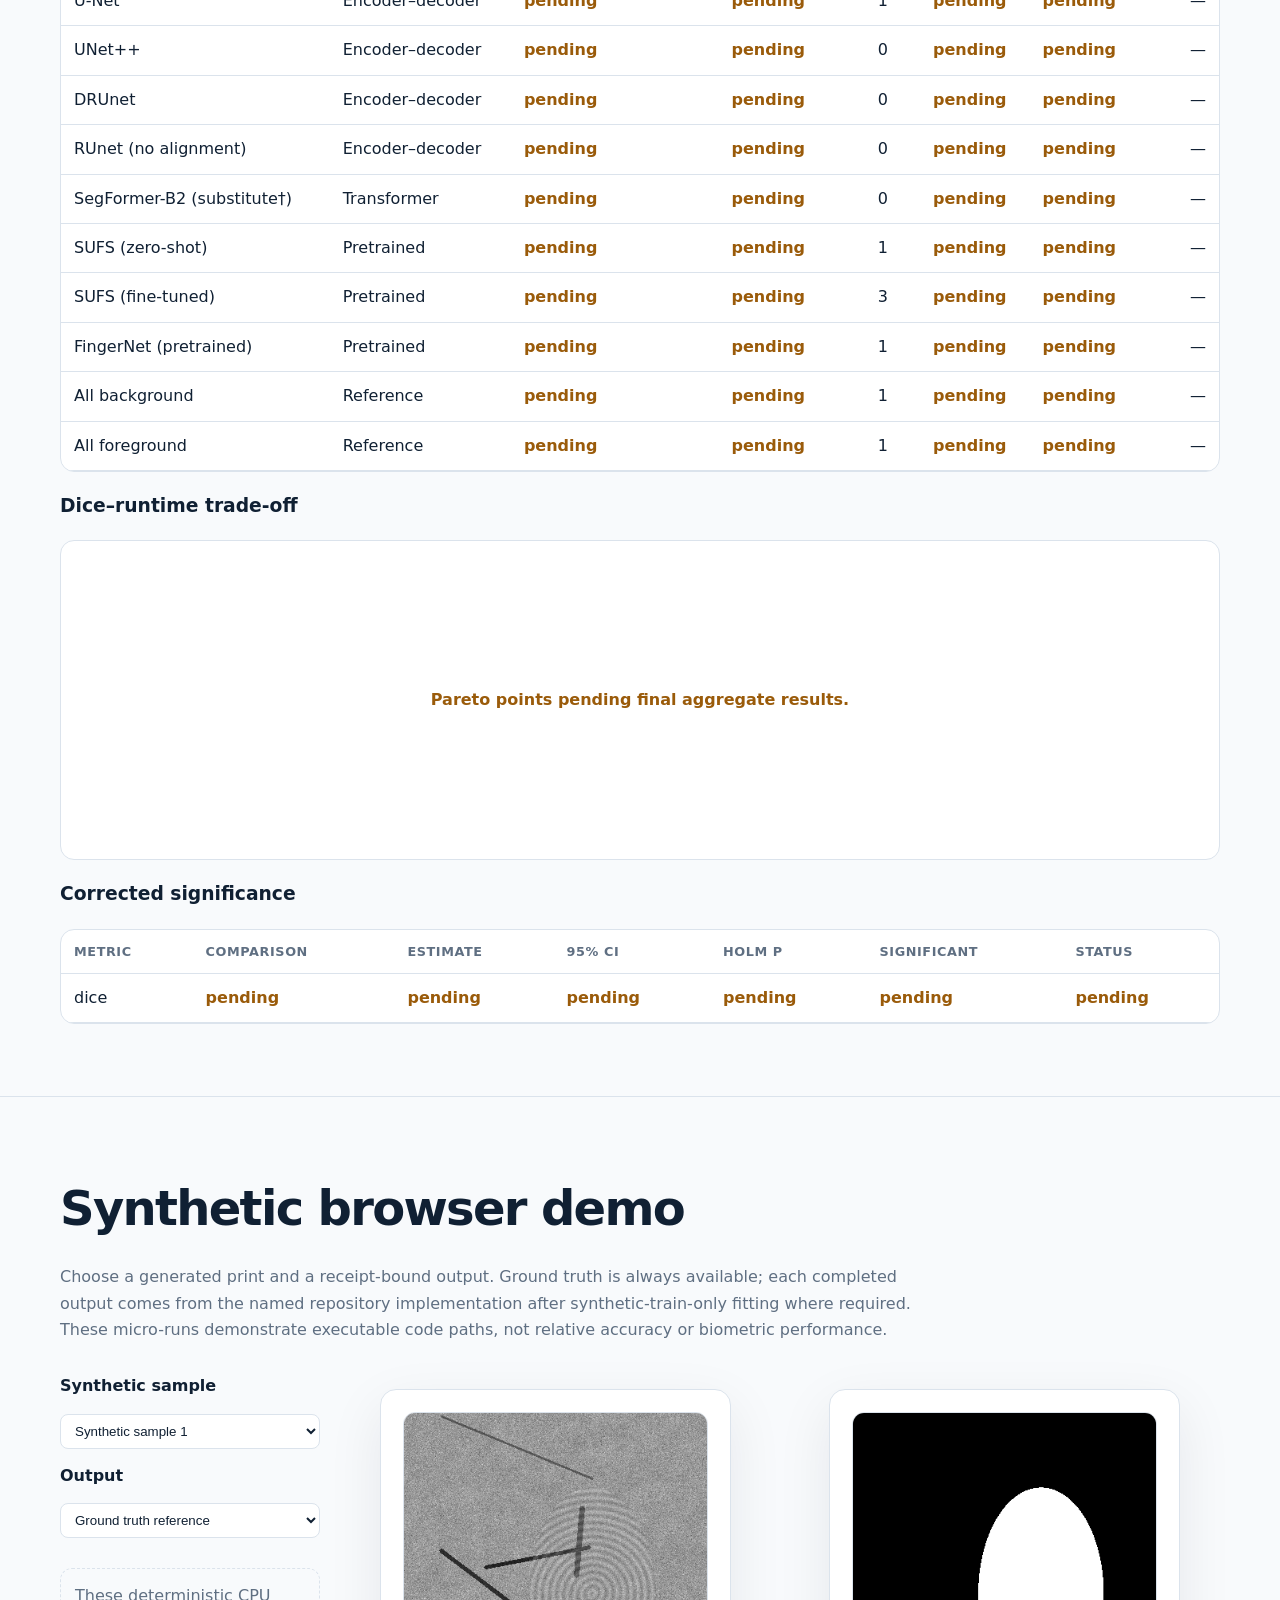
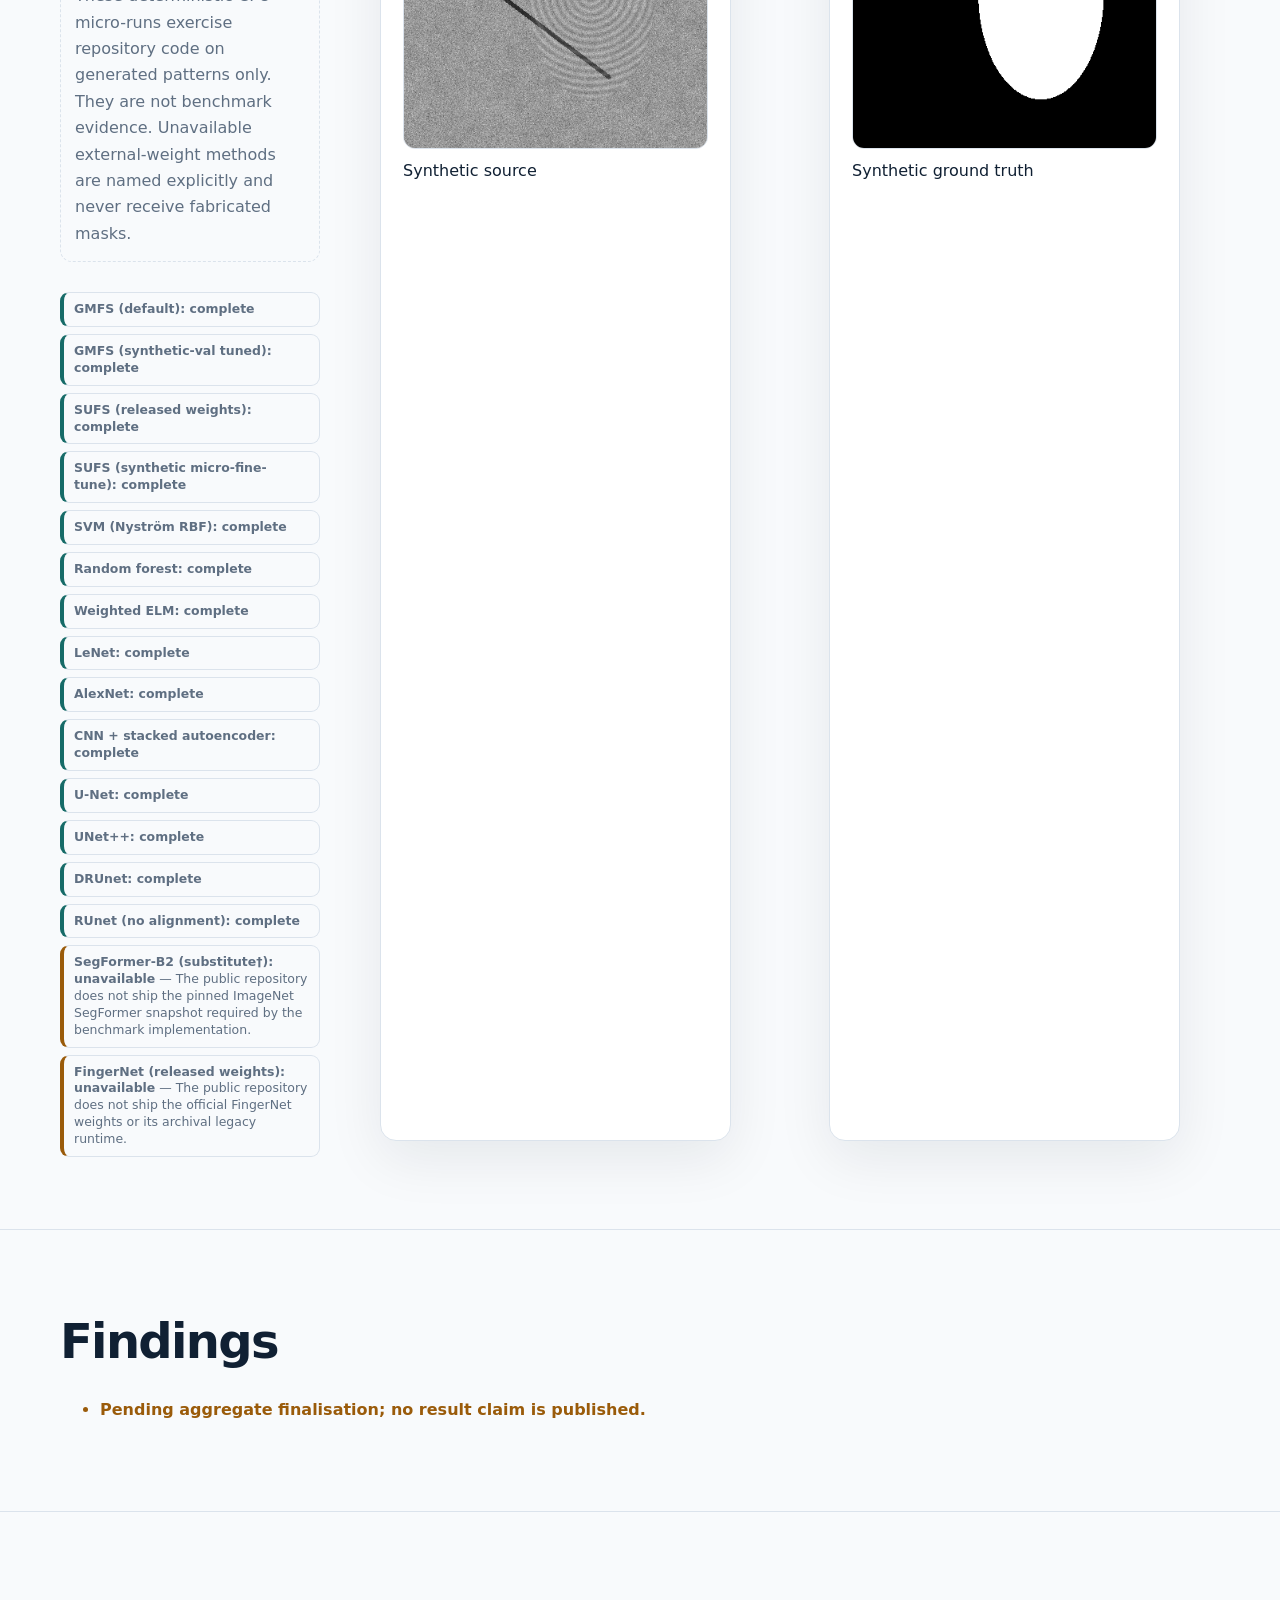
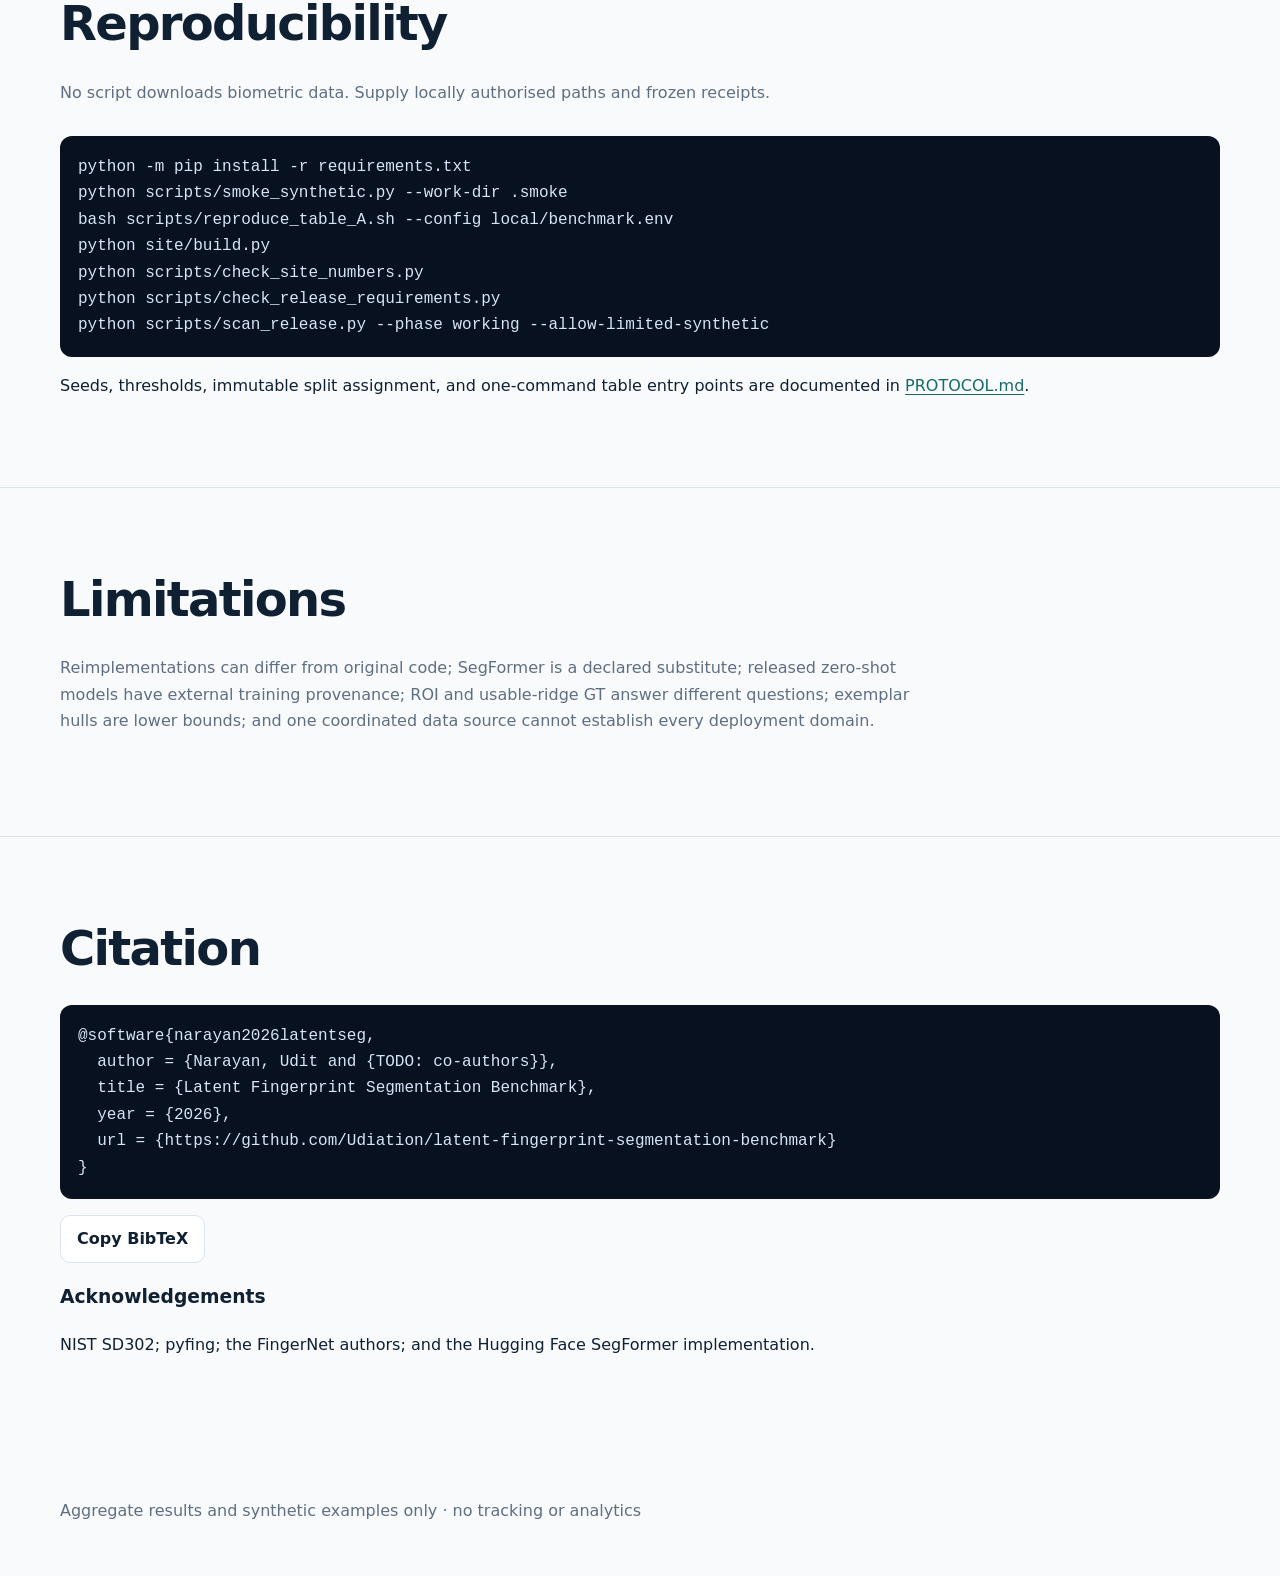
==== commit 4c69f8e7: "Add receipt-gated Stage 5 publication bridge" ====
--- a/site/index.html
+++ b/site/index.html
@@ -19,7 +19,7 @@
 python site/build.py
 python scripts/check_site_numbers.py
 python scripts/check_release_requirements.py
-python scripts/scan_release.py</pre><p>Seeds, thresholds, immutable split assignment, and one-command table entry points are documented in <a href="https://github.com/Udiation/latent-fingerprint-segmentation-benchmark/blob/main/docs/PROTOCOL.md">PROTOCOL.md</a>.</p></div></section>
+python scripts/scan_release.py --phase working --allow-limited-synthetic</pre><p>Seeds, thresholds, immutable split assignment, and one-command table entry points are documented in <a href="https://github.com/Udiation/latent-fingerprint-segmentation-benchmark/blob/main/docs/PROTOCOL.md">PROTOCOL.md</a>.</p></div></section>
 <section id="limitations" class="section"><div class="wrap"><h2>Limitations</h2><p class="section-intro">Reimplementations can differ from original code; SegFormer is a declared substitute; released zero-shot models have external training provenance; ROI and usable-ridge GT answer different questions; exemplar hulls are lower bounds; and one coordinated data source cannot establish every deployment domain.</p></div></section>
 <section id="citation" class="section"><div class="wrap"><h2>Citation</h2><pre id="bibtex">@software{narayan2026latentseg,
   author = {Narayan, Udit and {TODO: co-authors}},
@@ -27,4 +27,4 @@
   year = {2026},
   url = {https://github.com/Udiation/latent-fingerprint-segmentation-benchmark}
 }</pre><button id="copy-cite" class="button">Copy BibTeX</button><h3>Acknowledgements</h3><p>NIST SD302; pyfing; the FingerNet authors; and the Hugging Face SegFormer implementation.</p></div></section></main><footer class="footer"><div class="wrap">Aggregate results and synthetic examples only · no tracking or analytics</div></footer>
-<script id="public-data" type="application/json">{"schema_version":1,"results":[{"table":"A","view":"overall","group":"overall","year":"2023","method":"gmfs_default","approach":"GMFS (default)","family":"Classical","training_data":"Released algorithm","comment":"Released default parameters","status":"pending","seeds_completed":"1","n_images":"","n_subjects":"","accuracy":"","error_rate":"","dice":"","jaccard":"","miou":"","mdr":"","fdr":"","mc":"","hr":"","par":"","ohf":"","params_m":"","ms_per_img":"","device":"","ci_lower":"","ci_upper":""},{"table":"A","view":"overall","group":"overall","year":"2023","method":"gmfs_tuned","approach":"GMFS (val-tuned)","family":"Classical","training_data":"Validation subjects","comment":"Four native parameters selected on validation","status":"pending","seeds_completed":"1","n_images":"","n_subjects":"","accuracy":"","error_rate":"","dice":"","jaccard":"","miou":"","mdr":"","fdr":"","mc":"","hr":"","par":"","ohf":"","params_m":"","ms_per_img":"","device":"","ci_lower":"","ci_upper":""},{"table":"A","view":"overall","group":"overall","year":"1995","method":"svm","approach":"SVM (Nystr\u00f6m RBF)","family":"Classical","training_data":"SD302-Latent train subjects","comment":"Block-based 16\u00d716","status":"pending","seeds_completed":"3","n_images":"","n_subjects":"","accuracy":"","error_rate":"","dice":"","jaccard":"","miou":"","mdr":"","fdr":"","mc":"","hr":"","par":"","ohf":"","params_m":"","ms_per_img":"","device":"","ci_lower":"","ci_upper":""},{"table":"A","view":"overall","group":"overall","year":"2017","method":"rf","approach":"Random forest","family":"Classical","training_data":"SD302-Latent train subjects","comment":"Block-based 16\u00d716","status":"pending","seeds_completed":"3","n_images":"","n_subjects":"","accuracy":"","error_rate":"","dice":"","jaccard":"","miou":"","mdr":"","fdr":"","mc":"","hr":"","par":"","ohf":"","params_m":"","ms_per_img":"","device":"","ci_lower":"","ci_upper":""},{"table":"A","view":"overall","group":"overall","year":"2016","method":"welm","approach":"Weighted ELM","family":"Classical","training_data":"SD302-Latent train subjects","comment":"W1 class weighting","status":"pending","seeds_completed":"3","n_images":"","n_subjects":"","accuracy":"","error_rate":"","dice":"","jaccard":"","miou":"","mdr":"","fdr":"","mc":"","hr":"","par":"","ohf":"","params_m":"","ms_per_img":"","device":"","ci_lower":"","ci_upper":""},{"table":"A","view":"overall","group":"overall","year":"2023","method":"cnn_ae","approach":"CNN + stacked AE","family":"Patch CNN","training_data":"SD302-Latent train subjects","comment":"Train-only unsupervised pretraining","status":"pending","seeds_completed":"0","n_images":"","n_subjects":"","accuracy":"","error_rate":"","dice":"","jaccard":"","miou":"","mdr":"","fdr":"","mc":"","hr":"","par":"","ohf":"","params_m":"","ms_per_img":"","device":"","ci_lower":"","ci_upper":""},{"table":"A","view":"overall","group":"overall","year":"2019","method":"alexnet","approach":"AlexNet","family":"Patch CNN","training_data":"SD302-Latent train subjects","comment":"64\u00d764 context to 16\u00d716 block","status":"pending","seeds_completed":"0","n_images":"","n_subjects":"","accuracy":"","error_rate":"","dice":"","jaccard":"","miou":"","mdr":"","fdr":"","mc":"","hr":"","par":"","ohf":"","params_m":"","ms_per_img":"","device":"","ci_lower":"","ci_upper":""},{"table":"A","view":"overall","group":"overall","year":"2019","method":"lenet","approach":"LeNet","family":"Patch CNN","training_data":"SD302-Latent train subjects","comment":"32\u00d732 context to 16\u00d716 block","status":"pending","seeds_completed":"0","n_images":"","n_subjects":"","accuracy":"","error_rate":"","dice":"","jaccard":"","miou":"","mdr":"","fdr":"","mc":"","hr":"","par":"","ohf":"","params_m":"","ms_per_img":"","device":"","ci_lower":"","ci_upper":""},{"table":"A","view":"overall","group":"overall","year":"2022","method":"unet","approach":"U-Net","family":"Encoder\u2013decoder","training_data":"SD302-Latent train subjects","comment":"Four-level reimplementation","status":"pending","seeds_completed":"1","n_images":"","n_subjects":"","accuracy":"","error_rate":"","dice":"","jaccard":"","miou":"","mdr":"","fdr":"","mc":"","hr":"","par":"","ohf":"","params_m":"","ms_per_img":"","device":"","ci_lower":"","ci_upper":""},{"table":"A","view":"overall","group":"overall","year":"2020","method":"unetpp","approach":"UNet++","family":"Encoder\u2013decoder","training_data":"SD302-Latent train subjects","comment":"Nested skips and deep supervision","status":"pending","seeds_completed":"0","n_images":"","n_subjects":"","accuracy":"","error_rate":"","dice":"","jaccard":"","miou":"","mdr":"","fdr":"","mc":"","hr":"","par":"","ohf":"","params_m":"","ms_per_img":"","device":"","ci_lower":"","ci_upper":""},{"table":"A","view":"overall","group":"overall","year":"","method":"drunet","approach":"DRUnet","family":"Encoder\u2013decoder","training_data":"SD302-Latent train subjects","comment":"Recurrent blocks with dropout","status":"pending","seeds_completed":"0","n_images":"","n_subjects":"","accuracy":"","error_rate":"","dice":"","jaccard":"","miou":"","mdr":"","fdr":"","mc":"","hr":"","par":"","ohf":"","params_m":"","ms_per_img":"","device":"","ci_lower":"","ci_upper":""},{"table":"A","view":"overall","group":"overall","year":"2021","method":"r_unet","approach":"RUnet (no alignment)","family":"Encoder\u2013decoder","training_data":"SD302-Latent train subjects","comment":"No target-domain alignment in Table A","status":"pending","seeds_completed":"0","n_images":"","n_subjects":"","accuracy":"","error_rate":"","dice":"","jaccard":"","miou":"","mdr":"","fdr":"","mc":"","hr":"","par":"","ohf":"","params_m":"","ms_per_img":"","device":"","ci_lower":"","ci_upper":""},{"table":"A","view":"overall","group":"overall","year":"2021","method":"segformer_b2","approach":"SegFormer-B2 (substitute\u2020)","family":"Transformer","training_data":"SD302-Latent train subjects","comment":"Declared 2-D substitute for OCT method","status":"pending","seeds_completed":"0","n_images":"","n_subjects":"","accuracy":"","error_rate":"","dice":"","jaccard":"","miou":"","mdr":"","fdr":"","mc":"","hr":"","par":"","ohf":"","params_m":"","ms_per_img":"","device":"","ci_lower":"","ci_upper":""},{"table":"A","view":"overall","group":"overall","year":"2023","method":"sufs_zero","approach":"SUFS (zero-shot)","family":"Pretrained","training_data":"External data by original authors","comment":"Released weights","status":"pending","seeds_completed":"1","n_images":"","n_subjects":"","accuracy":"","error_rate":"","dice":"","jaccard":"","miou":"","mdr":"","fdr":"","mc":"","hr":"","par":"","ohf":"","params_m":"","ms_per_img":"","device":"","ci_lower":"","ci_upper":""},{"table":"A","view":"overall","group":"overall","year":"2023","method":"sufs_ft","approach":"SUFS (fine-tuned)","family":"Pretrained","training_data":"SD302-Latent train subjects","comment":"Separate fine-tuned row","status":"pending","seeds_completed":"3","n_images":"","n_subjects":"","accuracy":"","error_rate":"","dice":"","jaccard":"","miou":"","mdr":"","fdr":"","mc":"","hr":"","par":"","ohf":"","params_m":"","ms_per_img":"","device":"","ci_lower":"","ci_upper":""},{"table":"A","view":"overall","group":"overall","year":"2017","method":"fingernet","approach":"FingerNet (pretrained)","family":"Pretrained","training_data":"External data by original authors","comment":"Official segmentation head","status":"pending","seeds_completed":"1","n_images":"","n_subjects":"","accuracy":"","error_rate":"","dice":"","jaccard":"","miou":"","mdr":"","fdr":"","mc":"","hr":"","par":"","ohf":"","params_m":"","ms_per_img":"","device":"","ci_lower":"","ci_upper":""},{"table":"A","view":"overall","group":"overall","year":"","method":"all_background","approach":"All background","family":"Reference","training_data":"None","comment":"Non-ranked reference","status":"pending","seeds_completed":"1","n_images":"","n_subjects":"","accuracy":"","error_rate":"","dice":"","jaccard":"","miou":"","mdr":"","fdr":"","mc":"","hr":"","par":"","ohf":"","params_m":"","ms_per_img":"","device":"","ci_lower":"","ci_upper":""},{"table":"A","view":"overall","group":"overall","year":"","method":"all_foreground","approach":"All foreground","family":"Reference","training_data":"None","comment":"Non-ranked reference","status":"pending","seeds_completed":"1","n_images":"","n_subjects":"","accuracy":"","error_rate":"","dice":"","jaccard":"","miou":"","mdr":"","fdr":"","mc":"","hr":"","par":"","ohf":"","params_m":"","ms_per_img":"","device":"","ci_lower":"","ci_upper":""}],"tables":[{"table":"A","title":"SD302-Latent \u00b7 examiner ROI","status":"pending","note":"Final aggregate metrics await seed-zero gate"},{"table":"A_value","title":"Examiner-value breakdown","status":"pending","note":"Generated after Table A finalisation"},{"table":"A_prime","title":"SD302-Latent \u00b7 usable-ridge GT","status":"pending","note":"Uses the same frozen Table A predictions"},{"table":"B1","title":"SD302-Exemplar \u00b7 minutiae-hull lower bound","status":"pending","note":"Reports MC HR PAR and OHF rather than Dice"},{"table":"D","title":"Cross-domain summary","status":"pending","note":"Generated after Dataset 2 evaluation"}],"statistics":[{"table":"A","metric":"dice","comparison":"pending","estimate":"","ci_lower":"","ci_upper":"","p_holm":"","significant":"","status":"pending"},{"table":"B1","metric":"hr","comparison":"pending","estimate":"","ci_lower":"","ci_upper":"","p_holm":"","significant":"","status":"pending"}],"synthetic":[{"key":"synthetic-1","label":"Synthetic sample 1","image":"assets/synthetic/source-1.png","mask":"assets/synthetic/mask-1.png","predictions":[{"method":"alexnet","label":"AlexNet","mask":"assets/synthetic/prediction-1-alexnet.png"},{"method":"cnn_ae","label":"CNN + stacked autoencoder","mask":"assets/synthetic/prediction-1-cnn_ae.png"},{"method":"drunet","label":"DRUnet","mask":"assets/synthetic/prediction-1-drunet.png"},{"method":"gmfs_default","label":"GMFS (default)","mask":"assets/synthetic/prediction-1-gmfs_default.png"},{"method":"gmfs_tuned","label":"GMFS (synthetic-val tuned)","mask":"assets/synthetic/prediction-1-gmfs_tuned.png"},{"method":"lenet","label":"LeNet","mask":"assets/synthetic/prediction-1-lenet.png"},{"method":"runet_no_alignment","label":"RUnet (no alignment)","mask":"assets/synthetic/prediction-1-runet_no_alignment.png"},{"method":"rf","label":"Random forest","mask":"assets/synthetic/prediction-1-rf.png"},{"method":"sufs_zero","label":"SUFS (released weights)","mask":"assets/synthetic/prediction-1-sufs_zero.png"},{"method":"sufs_ft","label":"SUFS (synthetic micro-fine-tune)","mask":"assets/synthetic/prediction-1-sufs_ft.png"},{"method":"svm","label":"SVM (Nystr\u00f6m RBF)","mask":"assets/synthetic/prediction-1-svm.png"},{"method":"unet","label":"U-Net","mask":"assets/synthetic/prediction-1-unet.png"},{"method":"unetpp","label":"UNet++","mask":"assets/synthetic/prediction-1-unetpp.png"},{"method":"welm","label":"Weighted ELM","mask":"assets/synthetic/prediction-1-welm.png"}],"methods":[{"method":"gmfs_default","label":"GMFS (default)","status":"complete","reason":""},{"method":"gmfs_tuned","label":"GMFS (synthetic-val tuned)","status":"complete","reason":""},{"method":"sufs_zero","label":"SUFS (released weights)","status":"complete","reason":""},{"method":"sufs_ft","label":"SUFS (synthetic micro-fine-tune)","status":"complete","reason":""},{"method":"svm","label":"SVM (Nystr\u00f6m RBF)","status":"complete","reason":""},{"method":"rf","label":"Random forest","status":"complete","reason":""},{"method":"welm","label":"Weighted ELM","status":"complete","reason":""},{"method":"lenet","label":"LeNet","status":"complete","reason":""},{"method":"alexnet","label":"AlexNet","status":"complete","reason":""},{"method":"cnn_ae","label":"CNN + stacked autoencoder","status":"complete","reason":""},{"method":"unet","label":"U-Net","status":"complete","reason":""},{"method":"unetpp","label":"UNet++","status":"complete","reason":""},{"method":"drunet","label":"DRUnet","status":"complete","reason":""},{"method":"runet_no_alignment","label":"RUnet (no alignment)","status":"complete","reason":""},{"method":"segformer_sub","label":"SegFormer-B2 (substitute\u2020)","status":"unavailable","reason":"The public repository does not ship the pinned ImageNet SegFormer snapshot required by the benchmark implementation."},{"method":"fingernet","label":"FingerNet (released weights)","status":"unavailable","reason":"The public repository does not ship the official FingerNet weights or its archival legacy runtime."}]},{"key":"synthetic-2","label":"Synthetic sample 2","image":"assets/synthetic/source-2.png","mask":"assets/synthetic/mask-2.png","predictions":[{"method":"alexnet","label":"AlexNet","mask":"assets/synthetic/prediction-2-alexnet.png"},{"method":"cnn_ae","label":"CNN + stacked autoencoder","mask":"assets/synthetic/prediction-2-cnn_ae.png"},{"method":"drunet","label":"DRUnet","mask":"assets/synthetic/prediction-2-drunet.png"},{"method":"gmfs_default","label":"GMFS (default)","mask":"assets/synthetic/prediction-2-gmfs_default.png"},{"method":"gmfs_tuned","label":"GMFS (synthetic-val tuned)","mask":"assets/synthetic/prediction-2-gmfs_tuned.png"},{"method":"lenet","label":"LeNet","mask":"assets/synthetic/prediction-2-lenet.png"},{"method":"runet_no_alignment","label":"RUnet (no alignment)","mask":"assets/synthetic/prediction-2-runet_no_alignment.png"},{"method":"rf","label":"Random forest","mask":"assets/synthetic/prediction-2-rf.png"},{"method":"sufs_zero","label":"SUFS (released weights)","mask":"assets/synthetic/prediction-2-sufs_zero.png"},{"method":"sufs_ft","label":"SUFS (synthetic micro-fine-tune)","mask":"assets/synthetic/prediction-2-sufs_ft.png"},{"method":"svm","label":"SVM (Nystr\u00f6m RBF)","mask":"assets/synthetic/prediction-2-svm.png"},{"method":"unet","label":"U-Net","mask":"assets/synthetic/prediction-2-unet.png"},{"method":"unetpp","label":"UNet++","mask":"assets/synthetic/prediction-2-unetpp.png"},{"method":"welm","label":"Weighted ELM","mask":"assets/synthetic/prediction-2-welm.png"}],"methods":[{"method":"gmfs_default","label":"GMFS (default)","status":"complete","reason":""},{"method":"gmfs_tuned","label":"GMFS (synthetic-val tuned)","status":"complete","reason":""},{"method":"sufs_zero","label":"SUFS (released weights)","status":"complete","reason":""},{"method":"sufs_ft","label":"SUFS (synthetic micro-fine-tune)","status":"complete","reason":""},{"method":"svm","label":"SVM (Nystr\u00f6m RBF)","status":"complete","reason":""},{"method":"rf","label":"Random forest","status":"complete","reason":""},{"method":"welm","label":"Weighted ELM","status":"complete","reason":""},{"method":"lenet","label":"LeNet","status":"complete","reason":""},{"method":"alexnet","label":"AlexNet","status":"complete","reason":""},{"method":"cnn_ae","label":"CNN + stacked autoencoder","status":"complete","reason":""},{"method":"unet","label":"U-Net","status":"complete","reason":""},{"method":"unetpp","label":"UNet++","status":"complete","reason":""},{"method":"drunet","label":"DRUnet","status":"complete","reason":""},{"method":"runet_no_alignment","label":"RUnet (no alignment)","status":"complete","reason":""},{"method":"segformer_sub","label":"SegFormer-B2 (substitute\u2020)","status":"unavailable","reason":"The public repository does not ship the pinned ImageNet SegFormer snapshot required by the benchmark implementation."},{"method":"fingernet","label":"FingerNet (released weights)","status":"unavailable","reason":"The public repository does not ship the official FingerNet weights or its archival legacy runtime."}]},{"key":"synthetic-3","label":"Synthetic sample 3","image":"assets/synthetic/source-3.png","mask":"assets/synthetic/mask-3.png","predictions":[{"method":"alexnet","label":"AlexNet","mask":"assets/synthetic/prediction-3-alexnet.png"},{"method":"cnn_ae","label":"CNN + stacked autoencoder","mask":"assets/synthetic/prediction-3-cnn_ae.png"},{"method":"drunet","label":"DRUnet","mask":"assets/synthetic/prediction-3-drunet.png"},{"method":"gmfs_default","label":"GMFS (default)","mask":"assets/synthetic/prediction-3-gmfs_default.png"},{"method":"gmfs_tuned","label":"GMFS (synthetic-val tuned)","mask":"assets/synthetic/prediction-3-gmfs_tuned.png"},{"method":"lenet","label":"LeNet","mask":"assets/synthetic/prediction-3-lenet.png"},{"method":"runet_no_alignment","label":"RUnet (no alignment)","mask":"assets/synthetic/prediction-3-runet_no_alignment.png"},{"method":"rf","label":"Random forest","mask":"assets/synthetic/prediction-3-rf.png"},{"method":"sufs_zero","label":"SUFS (released weights)","mask":"assets/synthetic/prediction-3-sufs_zero.png"},{"method":"sufs_ft","label":"SUFS (synthetic micro-fine-tune)","mask":"assets/synthetic/prediction-3-sufs_ft.png"},{"method":"svm","label":"SVM (Nystr\u00f6m RBF)","mask":"assets/synthetic/prediction-3-svm.png"},{"method":"unet","label":"U-Net","mask":"assets/synthetic/prediction-3-unet.png"},{"method":"unetpp","label":"UNet++","mask":"assets/synthetic/prediction-3-unetpp.png"},{"method":"welm","label":"Weighted ELM","mask":"assets/synthetic/prediction-3-welm.png"}],"methods":[{"method":"gmfs_default","label":"GMFS (default)","status":"complete","reason":""},{"method":"gmfs_tuned","label":"GMFS (synthetic-val tuned)","status":"complete","reason":""},{"method":"sufs_zero","label":"SUFS (released weights)","status":"complete","reason":""},{"method":"sufs_ft","label":"SUFS (synthetic micro-fine-tune)","status":"complete","reason":""},{"method":"svm","label":"SVM (Nystr\u00f6m RBF)","status":"complete","reason":""},{"method":"rf","label":"Random forest","status":"complete","reason":""},{"method":"welm","label":"Weighted ELM","status":"complete","reason":""},{"method":"lenet","label":"LeNet","status":"complete","reason":""},{"method":"alexnet","label":"AlexNet","status":"complete","reason":""},{"method":"cnn_ae","label":"CNN + stacked autoencoder","status":"complete","reason":""},{"method":"unet","label":"U-Net","status":"complete","reason":""},{"method":"unetpp","label":"UNet++","status":"complete","reason":""},{"method":"drunet","label":"DRUnet","status":"complete","reason":""},{"method":"runet_no_alignment","label":"RUnet (no alignment)","status":"complete","reason":""},{"method":"segformer_sub","label":"SegFormer-B2 (substitute\u2020)","status":"unavailable","reason":"The public repository does not ship the pinned ImageNet SegFormer snapshot required by the benchmark implementation."},{"method":"fingernet","label":"FingerNet (released weights)","status":"unavailable","reason":"The public repository does not ship the official FingerNet weights or its archival legacy runtime."}]}]}</script><script src="assets/app.js"></script></body></html>+<script id="public-data" type="application/json">{"schema_version":1,"results":[{"table":"A","view":"overall","group":"overall","year":"2023","method":"gmfs_default","approach":"GMFS (default)","family":"Classical","training_data":"Released algorithm","comment":"Released default parameters","status":"pending","seeds_completed":"1","n_images":"","n_subjects":"","accuracy":"","accuracy_seed_std":"","error_rate":"","error_rate_seed_std":"","dice":"","dice_seed_std":"","jaccard":"","jaccard_seed_std":"","miou":"","miou_seed_std":"","mdr":"","mdr_seed_std":"","fdr":"","fdr_seed_std":"","mc":"","mc_seed_std":"","hr":"","hr_seed_std":"","par":"","par_seed_std":"","ohf":"","ohf_seed_std":"","params_m":"","params_m_seed_std":"","ms_per_img":"","ms_per_img_seed_std":"","device":"","ci_lower":"","ci_upper":""},{"table":"A","view":"overall","group":"overall","year":"2023","method":"gmfs_tuned","approach":"GMFS (val-tuned)","family":"Classical","training_data":"Validation subjects","comment":"Four native parameters selected on validation","status":"pending","seeds_completed":"1","n_images":"","n_subjects":"","accuracy":"","accuracy_seed_std":"","error_rate":"","error_rate_seed_std":"","dice":"","dice_seed_std":"","jaccard":"","jaccard_seed_std":"","miou":"","miou_seed_std":"","mdr":"","mdr_seed_std":"","fdr":"","fdr_seed_std":"","mc":"","mc_seed_std":"","hr":"","hr_seed_std":"","par":"","par_seed_std":"","ohf":"","ohf_seed_std":"","params_m":"","params_m_seed_std":"","ms_per_img":"","ms_per_img_seed_std":"","device":"","ci_lower":"","ci_upper":""},{"table":"A","view":"overall","group":"overall","year":"1995","method":"svm","approach":"SVM (Nystr\u00f6m RBF)","family":"Classical","training_data":"SD302-Latent train subjects","comment":"Block-based 16\u00d716","status":"pending","seeds_completed":"3","n_images":"","n_subjects":"","accuracy":"","accuracy_seed_std":"","error_rate":"","error_rate_seed_std":"","dice":"","dice_seed_std":"","jaccard":"","jaccard_seed_std":"","miou":"","miou_seed_std":"","mdr":"","mdr_seed_std":"","fdr":"","fdr_seed_std":"","mc":"","mc_seed_std":"","hr":"","hr_seed_std":"","par":"","par_seed_std":"","ohf":"","ohf_seed_std":"","params_m":"","params_m_seed_std":"","ms_per_img":"","ms_per_img_seed_std":"","device":"","ci_lower":"","ci_upper":""},{"table":"A","view":"overall","group":"overall","year":"2017","method":"rf","approach":"Random forest","family":"Classical","training_data":"SD302-Latent train subjects","comment":"Block-based 16\u00d716","status":"pending","seeds_completed":"3","n_images":"","n_subjects":"","accuracy":"","accuracy_seed_std":"","error_rate":"","error_rate_seed_std":"","dice":"","dice_seed_std":"","jaccard":"","jaccard_seed_std":"","miou":"","miou_seed_std":"","mdr":"","mdr_seed_std":"","fdr":"","fdr_seed_std":"","mc":"","mc_seed_std":"","hr":"","hr_seed_std":"","par":"","par_seed_std":"","ohf":"","ohf_seed_std":"","params_m":"","params_m_seed_std":"","ms_per_img":"","ms_per_img_seed_std":"","device":"","ci_lower":"","ci_upper":""},{"table":"A","view":"overall","group":"overall","year":"2016","method":"welm","approach":"Weighted ELM","family":"Classical","training_data":"SD302-Latent train subjects","comment":"W1 class weighting","status":"pending","seeds_completed":"3","n_images":"","n_subjects":"","accuracy":"","accuracy_seed_std":"","error_rate":"","error_rate_seed_std":"","dice":"","dice_seed_std":"","jaccard":"","jaccard_seed_std":"","miou":"","miou_seed_std":"","mdr":"","mdr_seed_std":"","fdr":"","fdr_seed_std":"","mc":"","mc_seed_std":"","hr":"","hr_seed_std":"","par":"","par_seed_std":"","ohf":"","ohf_seed_std":"","params_m":"","params_m_seed_std":"","ms_per_img":"","ms_per_img_seed_std":"","device":"","ci_lower":"","ci_upper":""},{"table":"A","view":"overall","group":"overall","year":"2023","method":"cnn_ae","approach":"CNN + stacked AE","family":"Patch CNN","training_data":"SD302-Latent train subjects","comment":"Train-only unsupervised pretraining","status":"pending","seeds_completed":"0","n_images":"","n_subjects":"","accuracy":"","accuracy_seed_std":"","error_rate":"","error_rate_seed_std":"","dice":"","dice_seed_std":"","jaccard":"","jaccard_seed_std":"","miou":"","miou_seed_std":"","mdr":"","mdr_seed_std":"","fdr":"","fdr_seed_std":"","mc":"","mc_seed_std":"","hr":"","hr_seed_std":"","par":"","par_seed_std":"","ohf":"","ohf_seed_std":"","params_m":"","params_m_seed_std":"","ms_per_img":"","ms_per_img_seed_std":"","device":"","ci_lower":"","ci_upper":""},{"table":"A","view":"overall","group":"overall","year":"2019","method":"alexnet","approach":"AlexNet","family":"Patch CNN","training_data":"SD302-Latent train subjects","comment":"64\u00d764 context to 16\u00d716 block","status":"pending","seeds_completed":"0","n_images":"","n_subjects":"","accuracy":"","accuracy_seed_std":"","error_rate":"","error_rate_seed_std":"","dice":"","dice_seed_std":"","jaccard":"","jaccard_seed_std":"","miou":"","miou_seed_std":"","mdr":"","mdr_seed_std":"","fdr":"","fdr_seed_std":"","mc":"","mc_seed_std":"","hr":"","hr_seed_std":"","par":"","par_seed_std":"","ohf":"","ohf_seed_std":"","params_m":"","params_m_seed_std":"","ms_per_img":"","ms_per_img_seed_std":"","device":"","ci_lower":"","ci_upper":""},{"table":"A","view":"overall","group":"overall","year":"2019","method":"lenet","approach":"LeNet","family":"Patch CNN","training_data":"SD302-Latent train subjects","comment":"32\u00d732 context to 16\u00d716 block","status":"pending","seeds_completed":"0","n_images":"","n_subjects":"","accuracy":"","accuracy_seed_std":"","error_rate":"","error_rate_seed_std":"","dice":"","dice_seed_std":"","jaccard":"","jaccard_seed_std":"","miou":"","miou_seed_std":"","mdr":"","mdr_seed_std":"","fdr":"","fdr_seed_std":"","mc":"","mc_seed_std":"","hr":"","hr_seed_std":"","par":"","par_seed_std":"","ohf":"","ohf_seed_std":"","params_m":"","params_m_seed_std":"","ms_per_img":"","ms_per_img_seed_std":"","device":"","ci_lower":"","ci_upper":""},{"table":"A","view":"overall","group":"overall","year":"2022","method":"unet","approach":"U-Net","family":"Encoder\u2013decoder","training_data":"SD302-Latent train subjects","comment":"Four-level reimplementation","status":"pending","seeds_completed":"1","n_images":"","n_subjects":"","accuracy":"","accuracy_seed_std":"","error_rate":"","error_rate_seed_std":"","dice":"","dice_seed_std":"","jaccard":"","jaccard_seed_std":"","miou":"","miou_seed_std":"","mdr":"","mdr_seed_std":"","fdr":"","fdr_seed_std":"","mc":"","mc_seed_std":"","hr":"","hr_seed_std":"","par":"","par_seed_std":"","ohf":"","ohf_seed_std":"","params_m":"","params_m_seed_std":"","ms_per_img":"","ms_per_img_seed_std":"","device":"","ci_lower":"","ci_upper":""},{"table":"A","view":"overall","group":"overall","year":"2020","method":"unetpp","approach":"UNet++","family":"Encoder\u2013decoder","training_data":"SD302-Latent train subjects","comment":"Nested skips and deep supervision","status":"pending","seeds_completed":"0","n_images":"","n_subjects":"","accuracy":"","accuracy_seed_std":"","error_rate":"","error_rate_seed_std":"","dice":"","dice_seed_std":"","jaccard":"","jaccard_seed_std":"","miou":"","miou_seed_std":"","mdr":"","mdr_seed_std":"","fdr":"","fdr_seed_std":"","mc":"","mc_seed_std":"","hr":"","hr_seed_std":"","par":"","par_seed_std":"","ohf":"","ohf_seed_std":"","params_m":"","params_m_seed_std":"","ms_per_img":"","ms_per_img_seed_std":"","device":"","ci_lower":"","ci_upper":""},{"table":"A","view":"overall","group":"overall","year":"","method":"drunet","approach":"DRUnet","family":"Encoder\u2013decoder","training_data":"SD302-Latent train subjects","comment":"Recurrent blocks with dropout","status":"pending","seeds_completed":"0","n_images":"","n_subjects":"","accuracy":"","accuracy_seed_std":"","error_rate":"","error_rate_seed_std":"","dice":"","dice_seed_std":"","jaccard":"","jaccard_seed_std":"","miou":"","miou_seed_std":"","mdr":"","mdr_seed_std":"","fdr":"","fdr_seed_std":"","mc":"","mc_seed_std":"","hr":"","hr_seed_std":"","par":"","par_seed_std":"","ohf":"","ohf_seed_std":"","params_m":"","params_m_seed_std":"","ms_per_img":"","ms_per_img_seed_std":"","device":"","ci_lower":"","ci_upper":""},{"table":"A","view":"overall","group":"overall","year":"2021","method":"r_unet","approach":"RUnet (no alignment)","family":"Encoder\u2013decoder","training_data":"SD302-Latent train subjects","comment":"No target-domain alignment in Table A","status":"pending","seeds_completed":"0","n_images":"","n_subjects":"","accuracy":"","accuracy_seed_std":"","error_rate":"","error_rate_seed_std":"","dice":"","dice_seed_std":"","jaccard":"","jaccard_seed_std":"","miou":"","miou_seed_std":"","mdr":"","mdr_seed_std":"","fdr":"","fdr_seed_std":"","mc":"","mc_seed_std":"","hr":"","hr_seed_std":"","par":"","par_seed_std":"","ohf":"","ohf_seed_std":"","params_m":"","params_m_seed_std":"","ms_per_img":"","ms_per_img_seed_std":"","device":"","ci_lower":"","ci_upper":""},{"table":"A","view":"overall","group":"overall","year":"2021","method":"segformer_b2","approach":"SegFormer-B2 (substitute\u2020)","family":"Transformer","training_data":"SD302-Latent train subjects","comment":"Declared 2-D substitute for OCT method","status":"pending","seeds_completed":"0","n_images":"","n_subjects":"","accuracy":"","accuracy_seed_std":"","error_rate":"","error_rate_seed_std":"","dice":"","dice_seed_std":"","jaccard":"","jaccard_seed_std":"","miou":"","miou_seed_std":"","mdr":"","mdr_seed_std":"","fdr":"","fdr_seed_std":"","mc":"","mc_seed_std":"","hr":"","hr_seed_std":"","par":"","par_seed_std":"","ohf":"","ohf_seed_std":"","params_m":"","params_m_seed_std":"","ms_per_img":"","ms_per_img_seed_std":"","device":"","ci_lower":"","ci_upper":""},{"table":"A","view":"overall","group":"overall","year":"2023","method":"sufs_zero","approach":"SUFS (zero-shot)","family":"Pretrained","training_data":"External data by original authors","comment":"Released weights","status":"pending","seeds_completed":"1","n_images":"","n_subjects":"","accuracy":"","accuracy_seed_std":"","error_rate":"","error_rate_seed_std":"","dice":"","dice_seed_std":"","jaccard":"","jaccard_seed_std":"","miou":"","miou_seed_std":"","mdr":"","mdr_seed_std":"","fdr":"","fdr_seed_std":"","mc":"","mc_seed_std":"","hr":"","hr_seed_std":"","par":"","par_seed_std":"","ohf":"","ohf_seed_std":"","params_m":"","params_m_seed_std":"","ms_per_img":"","ms_per_img_seed_std":"","device":"","ci_lower":"","ci_upper":""},{"table":"A","view":"overall","group":"overall","year":"2023","method":"sufs_ft","approach":"SUFS (fine-tuned)","family":"Pretrained","training_data":"SD302-Latent train subjects","comment":"Separate fine-tuned row","status":"pending","seeds_completed":"3","n_images":"","n_subjects":"","accuracy":"","accuracy_seed_std":"","error_rate":"","error_rate_seed_std":"","dice":"","dice_seed_std":"","jaccard":"","jaccard_seed_std":"","miou":"","miou_seed_std":"","mdr":"","mdr_seed_std":"","fdr":"","fdr_seed_std":"","mc":"","mc_seed_std":"","hr":"","hr_seed_std":"","par":"","par_seed_std":"","ohf":"","ohf_seed_std":"","params_m":"","params_m_seed_std":"","ms_per_img":"","ms_per_img_seed_std":"","device":"","ci_lower":"","ci_upper":""},{"table":"A","view":"overall","group":"overall","year":"2017","method":"fingernet","approach":"FingerNet (pretrained)","family":"Pretrained","training_data":"External data by original authors","comment":"Official segmentation head","status":"pending","seeds_completed":"1","n_images":"","n_subjects":"","accuracy":"","accuracy_seed_std":"","error_rate":"","error_rate_seed_std":"","dice":"","dice_seed_std":"","jaccard":"","jaccard_seed_std":"","miou":"","miou_seed_std":"","mdr":"","mdr_seed_std":"","fdr":"","fdr_seed_std":"","mc":"","mc_seed_std":"","hr":"","hr_seed_std":"","par":"","par_seed_std":"","ohf":"","ohf_seed_std":"","params_m":"","params_m_seed_std":"","ms_per_img":"","ms_per_img_seed_std":"","device":"","ci_lower":"","ci_upper":""},{"table":"A","view":"overall","group":"overall","year":"","method":"all_background","approach":"All background","family":"Reference","training_data":"None","comment":"Non-ranked reference","status":"pending","seeds_completed":"1","n_images":"","n_subjects":"","accuracy":"","accuracy_seed_std":"","error_rate":"","error_rate_seed_std":"","dice":"","dice_seed_std":"","jaccard":"","jaccard_seed_std":"","miou":"","miou_seed_std":"","mdr":"","mdr_seed_std":"","fdr":"","fdr_seed_std":"","mc":"","mc_seed_std":"","hr":"","hr_seed_std":"","par":"","par_seed_std":"","ohf":"","ohf_seed_std":"","params_m":"","params_m_seed_std":"","ms_per_img":"","ms_per_img_seed_std":"","device":"","ci_lower":"","ci_upper":""},{"table":"A","view":"overall","group":"overall","year":"","method":"all_foreground","approach":"All foreground","family":"Reference","training_data":"None","comment":"Non-ranked reference","status":"pending","seeds_completed":"1","n_images":"","n_subjects":"","accuracy":"","accuracy_seed_std":"","error_rate":"","error_rate_seed_std":"","dice":"","dice_seed_std":"","jaccard":"","jaccard_seed_std":"","miou":"","miou_seed_std":"","mdr":"","mdr_seed_std":"","fdr":"","fdr_seed_std":"","mc":"","mc_seed_std":"","hr":"","hr_seed_std":"","par":"","par_seed_std":"","ohf":"","ohf_seed_std":"","params_m":"","params_m_seed_std":"","ms_per_img":"","ms_per_img_seed_std":"","device":"","ci_lower":"","ci_upper":""}],"tables":[{"table":"A","title":"SD302-Latent \u00b7 examiner ROI","status":"pending","note":"Final aggregate metrics await seed-zero gate"},{"table":"A_value","title":"Examiner-value breakdown","status":"pending","note":"Generated after Table A finalisation"},{"table":"A_prime","title":"SD302-Latent \u00b7 usable-ridge GT","status":"pending","note":"Uses the same frozen Table A predictions"},{"table":"B1","title":"SD302-Exemplar \u00b7 minutiae-hull lower bound","status":"pending","note":"Reports MC HR PAR and OHF rather than Dice"},{"table":"D","title":"Cross-domain summary","status":"pending","note":"Generated after Dataset 2 evaluation"}],"statistics":[{"table":"A","metric":"dice","comparison":"pending","estimate":"","ci_lower":"","ci_upper":"","p_holm":"","significant":"","status":"pending"},{"table":"B1","metric":"hr","comparison":"pending","estimate":"","ci_lower":"","ci_upper":"","p_holm":"","significant":"","status":"pending"}],"synthetic":[{"key":"synthetic-1","label":"Synthetic sample 1","image":"assets/synthetic/source-1.png","mask":"assets/synthetic/mask-1.png","predictions":[{"method":"alexnet","label":"AlexNet","mask":"assets/synthetic/prediction-1-alexnet.png"},{"method":"cnn_ae","label":"CNN + stacked autoencoder","mask":"assets/synthetic/prediction-1-cnn_ae.png"},{"method":"drunet","label":"DRUnet","mask":"assets/synthetic/prediction-1-drunet.png"},{"method":"gmfs_default","label":"GMFS (default)","mask":"assets/synthetic/prediction-1-gmfs_default.png"},{"method":"gmfs_tuned","label":"GMFS (synthetic-val tuned)","mask":"assets/synthetic/prediction-1-gmfs_tuned.png"},{"method":"lenet","label":"LeNet","mask":"assets/synthetic/prediction-1-lenet.png"},{"method":"runet_no_alignment","label":"RUnet (no alignment)","mask":"assets/synthetic/prediction-1-runet_no_alignment.png"},{"method":"rf","label":"Random forest","mask":"assets/synthetic/prediction-1-rf.png"},{"method":"sufs_zero","label":"SUFS (released weights)","mask":"assets/synthetic/prediction-1-sufs_zero.png"},{"method":"sufs_ft","label":"SUFS (synthetic micro-fine-tune)","mask":"assets/synthetic/prediction-1-sufs_ft.png"},{"method":"svm","label":"SVM (Nystr\u00f6m RBF)","mask":"assets/synthetic/prediction-1-svm.png"},{"method":"unet","label":"U-Net","mask":"assets/synthetic/prediction-1-unet.png"},{"method":"unetpp","label":"UNet++","mask":"assets/synthetic/prediction-1-unetpp.png"},{"method":"welm","label":"Weighted ELM","mask":"assets/synthetic/prediction-1-welm.png"}],"methods":[{"method":"gmfs_default","label":"GMFS (default)","status":"complete","reason":""},{"method":"gmfs_tuned","label":"GMFS (synthetic-val tuned)","status":"complete","reason":""},{"method":"sufs_zero","label":"SUFS (released weights)","status":"complete","reason":""},{"method":"sufs_ft","label":"SUFS (synthetic micro-fine-tune)","status":"complete","reason":""},{"method":"svm","label":"SVM (Nystr\u00f6m RBF)","status":"complete","reason":""},{"method":"rf","label":"Random forest","status":"complete","reason":""},{"method":"welm","label":"Weighted ELM","status":"complete","reason":""},{"method":"lenet","label":"LeNet","status":"complete","reason":""},{"method":"alexnet","label":"AlexNet","status":"complete","reason":""},{"method":"cnn_ae","label":"CNN + stacked autoencoder","status":"complete","reason":""},{"method":"unet","label":"U-Net","status":"complete","reason":""},{"method":"unetpp","label":"UNet++","status":"complete","reason":""},{"method":"drunet","label":"DRUnet","status":"complete","reason":""},{"method":"runet_no_alignment","label":"RUnet (no alignment)","status":"complete","reason":""},{"method":"segformer_sub","label":"SegFormer-B2 (substitute\u2020)","status":"unavailable","reason":"The public repository does not ship the pinned ImageNet SegFormer snapshot required by the benchmark implementation."},{"method":"fingernet","label":"FingerNet (released weights)","status":"unavailable","reason":"The public repository does not ship the official FingerNet weights or its archival legacy runtime."}]},{"key":"synthetic-2","label":"Synthetic sample 2","image":"assets/synthetic/source-2.png","mask":"assets/synthetic/mask-2.png","predictions":[{"method":"alexnet","label":"AlexNet","mask":"assets/synthetic/prediction-2-alexnet.png"},{"method":"cnn_ae","label":"CNN + stacked autoencoder","mask":"assets/synthetic/prediction-2-cnn_ae.png"},{"method":"drunet","label":"DRUnet","mask":"assets/synthetic/prediction-2-drunet.png"},{"method":"gmfs_default","label":"GMFS (default)","mask":"assets/synthetic/prediction-2-gmfs_default.png"},{"method":"gmfs_tuned","label":"GMFS (synthetic-val tuned)","mask":"assets/synthetic/prediction-2-gmfs_tuned.png"},{"method":"lenet","label":"LeNet","mask":"assets/synthetic/prediction-2-lenet.png"},{"method":"runet_no_alignment","label":"RUnet (no alignment)","mask":"assets/synthetic/prediction-2-runet_no_alignment.png"},{"method":"rf","label":"Random forest","mask":"assets/synthetic/prediction-2-rf.png"},{"method":"sufs_zero","label":"SUFS (released weights)","mask":"assets/synthetic/prediction-2-sufs_zero.png"},{"method":"sufs_ft","label":"SUFS (synthetic micro-fine-tune)","mask":"assets/synthetic/prediction-2-sufs_ft.png"},{"method":"svm","label":"SVM (Nystr\u00f6m RBF)","mask":"assets/synthetic/prediction-2-svm.png"},{"method":"unet","label":"U-Net","mask":"assets/synthetic/prediction-2-unet.png"},{"method":"unetpp","label":"UNet++","mask":"assets/synthetic/prediction-2-unetpp.png"},{"method":"welm","label":"Weighted ELM","mask":"assets/synthetic/prediction-2-welm.png"}],"methods":[{"method":"gmfs_default","label":"GMFS (default)","status":"complete","reason":""},{"method":"gmfs_tuned","label":"GMFS (synthetic-val tuned)","status":"complete","reason":""},{"method":"sufs_zero","label":"SUFS (released weights)","status":"complete","reason":""},{"method":"sufs_ft","label":"SUFS (synthetic micro-fine-tune)","status":"complete","reason":""},{"method":"svm","label":"SVM (Nystr\u00f6m RBF)","status":"complete","reason":""},{"method":"rf","label":"Random forest","status":"complete","reason":""},{"method":"welm","label":"Weighted ELM","status":"complete","reason":""},{"method":"lenet","label":"LeNet","status":"complete","reason":""},{"method":"alexnet","label":"AlexNet","status":"complete","reason":""},{"method":"cnn_ae","label":"CNN + stacked autoencoder","status":"complete","reason":""},{"method":"unet","label":"U-Net","status":"complete","reason":""},{"method":"unetpp","label":"UNet++","status":"complete","reason":""},{"method":"drunet","label":"DRUnet","status":"complete","reason":""},{"method":"runet_no_alignment","label":"RUnet (no alignment)","status":"complete","reason":""},{"method":"segformer_sub","label":"SegFormer-B2 (substitute\u2020)","status":"unavailable","reason":"The public repository does not ship the pinned ImageNet SegFormer snapshot required by the benchmark implementation."},{"method":"fingernet","label":"FingerNet (released weights)","status":"unavailable","reason":"The public repository does not ship the official FingerNet weights or its archival legacy runtime."}]},{"key":"synthetic-3","label":"Synthetic sample 3","image":"assets/synthetic/source-3.png","mask":"assets/synthetic/mask-3.png","predictions":[{"method":"alexnet","label":"AlexNet","mask":"assets/synthetic/prediction-3-alexnet.png"},{"method":"cnn_ae","label":"CNN + stacked autoencoder","mask":"assets/synthetic/prediction-3-cnn_ae.png"},{"method":"drunet","label":"DRUnet","mask":"assets/synthetic/prediction-3-drunet.png"},{"method":"gmfs_default","label":"GMFS (default)","mask":"assets/synthetic/prediction-3-gmfs_default.png"},{"method":"gmfs_tuned","label":"GMFS (synthetic-val tuned)","mask":"assets/synthetic/prediction-3-gmfs_tuned.png"},{"method":"lenet","label":"LeNet","mask":"assets/synthetic/prediction-3-lenet.png"},{"method":"runet_no_alignment","label":"RUnet (no alignment)","mask":"assets/synthetic/prediction-3-runet_no_alignment.png"},{"method":"rf","label":"Random forest","mask":"assets/synthetic/prediction-3-rf.png"},{"method":"sufs_zero","label":"SUFS (released weights)","mask":"assets/synthetic/prediction-3-sufs_zero.png"},{"method":"sufs_ft","label":"SUFS (synthetic micro-fine-tune)","mask":"assets/synthetic/prediction-3-sufs_ft.png"},{"method":"svm","label":"SVM (Nystr\u00f6m RBF)","mask":"assets/synthetic/prediction-3-svm.png"},{"method":"unet","label":"U-Net","mask":"assets/synthetic/prediction-3-unet.png"},{"method":"unetpp","label":"UNet++","mask":"assets/synthetic/prediction-3-unetpp.png"},{"method":"welm","label":"Weighted ELM","mask":"assets/synthetic/prediction-3-welm.png"}],"methods":[{"method":"gmfs_default","label":"GMFS (default)","status":"complete","reason":""},{"method":"gmfs_tuned","label":"GMFS (synthetic-val tuned)","status":"complete","reason":""},{"method":"sufs_zero","label":"SUFS (released weights)","status":"complete","reason":""},{"method":"sufs_ft","label":"SUFS (synthetic micro-fine-tune)","status":"complete","reason":""},{"method":"svm","label":"SVM (Nystr\u00f6m RBF)","status":"complete","reason":""},{"method":"rf","label":"Random forest","status":"complete","reason":""},{"method":"welm","label":"Weighted ELM","status":"complete","reason":""},{"method":"lenet","label":"LeNet","status":"complete","reason":""},{"method":"alexnet","label":"AlexNet","status":"complete","reason":""},{"method":"cnn_ae","label":"CNN + stacked autoencoder","status":"complete","reason":""},{"method":"unet","label":"U-Net","status":"complete","reason":""},{"method":"unetpp","label":"UNet++","status":"complete","reason":""},{"method":"drunet","label":"DRUnet","status":"complete","reason":""},{"method":"runet_no_alignment","label":"RUnet (no alignment)","status":"complete","reason":""},{"method":"segformer_sub","label":"SegFormer-B2 (substitute\u2020)","status":"unavailable","reason":"The public repository does not ship the pinned ImageNet SegFormer snapshot required by the benchmark implementation."},{"method":"fingernet","label":"FingerNet (released weights)","status":"unavailable","reason":"The public repository does not ship the official FingerNet weights or its archival legacy runtime."}]}]}</script><script src="assets/app.js"></script></body></html>
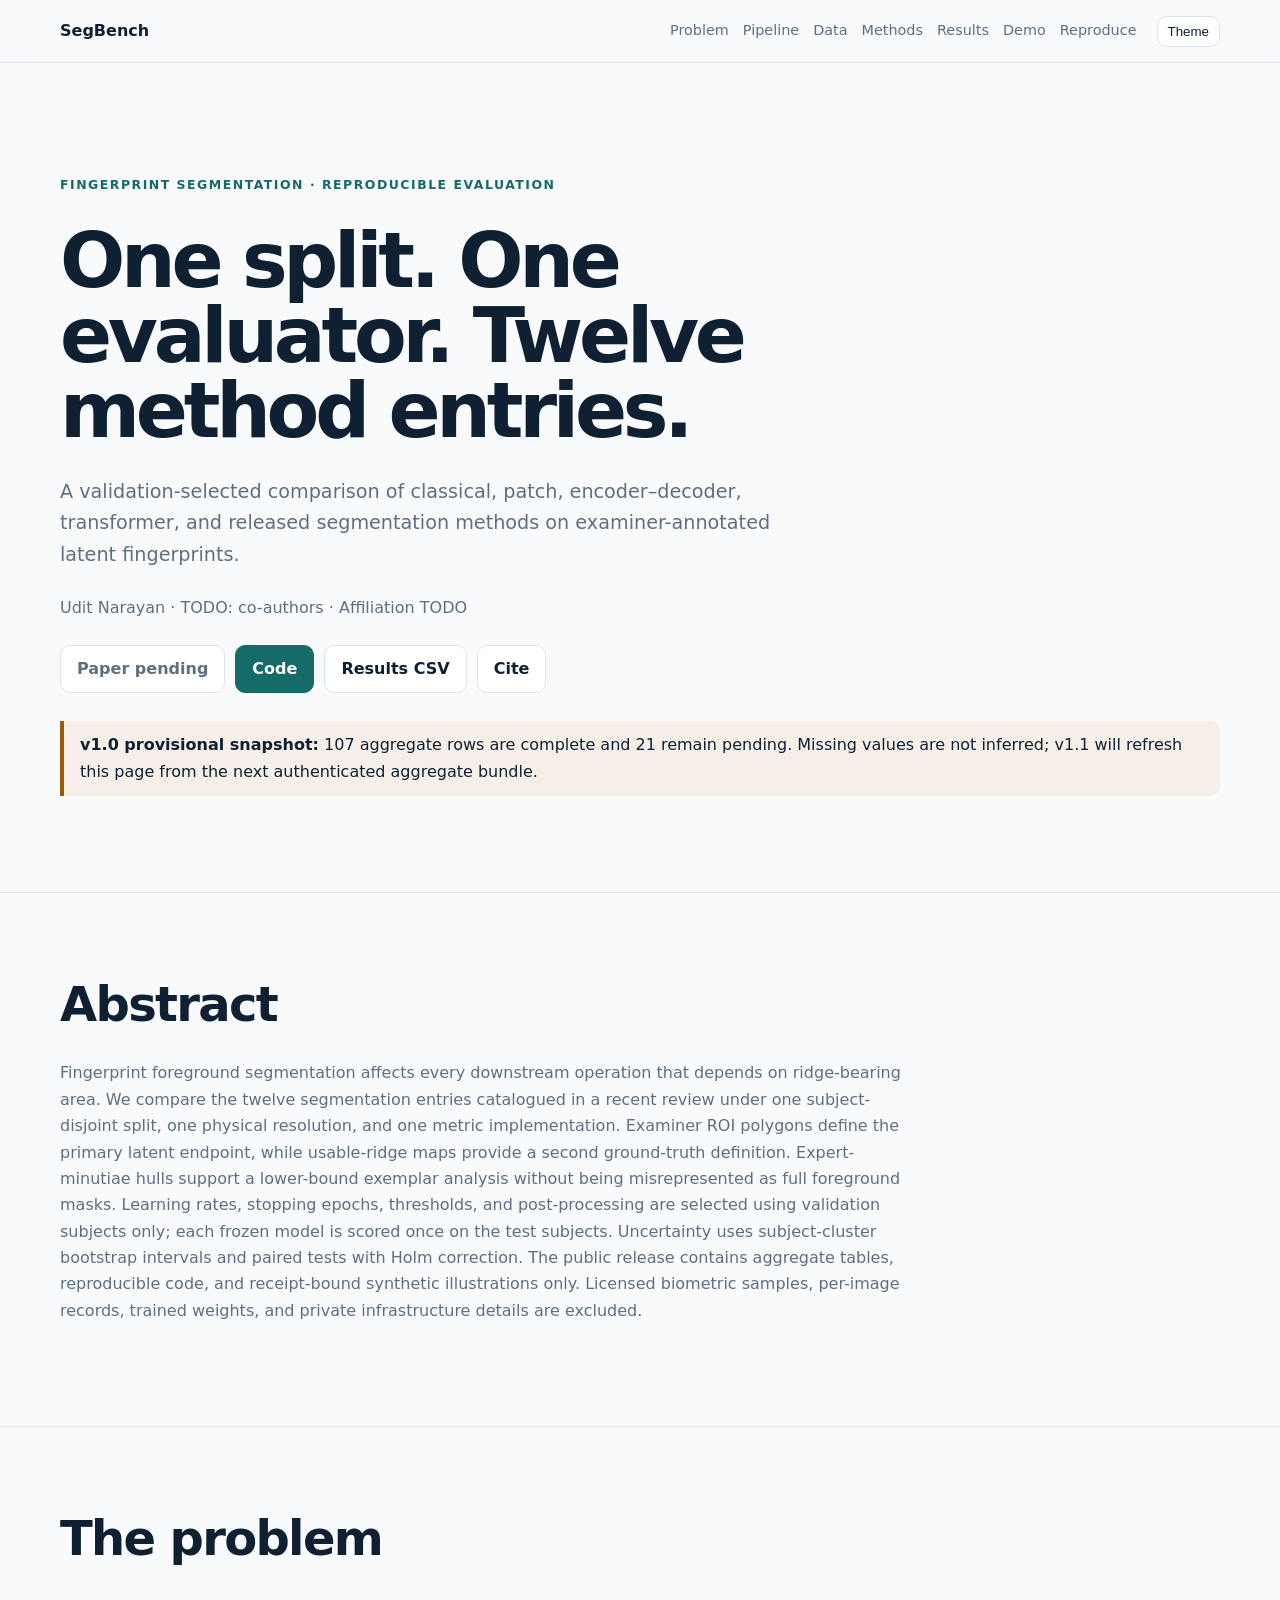
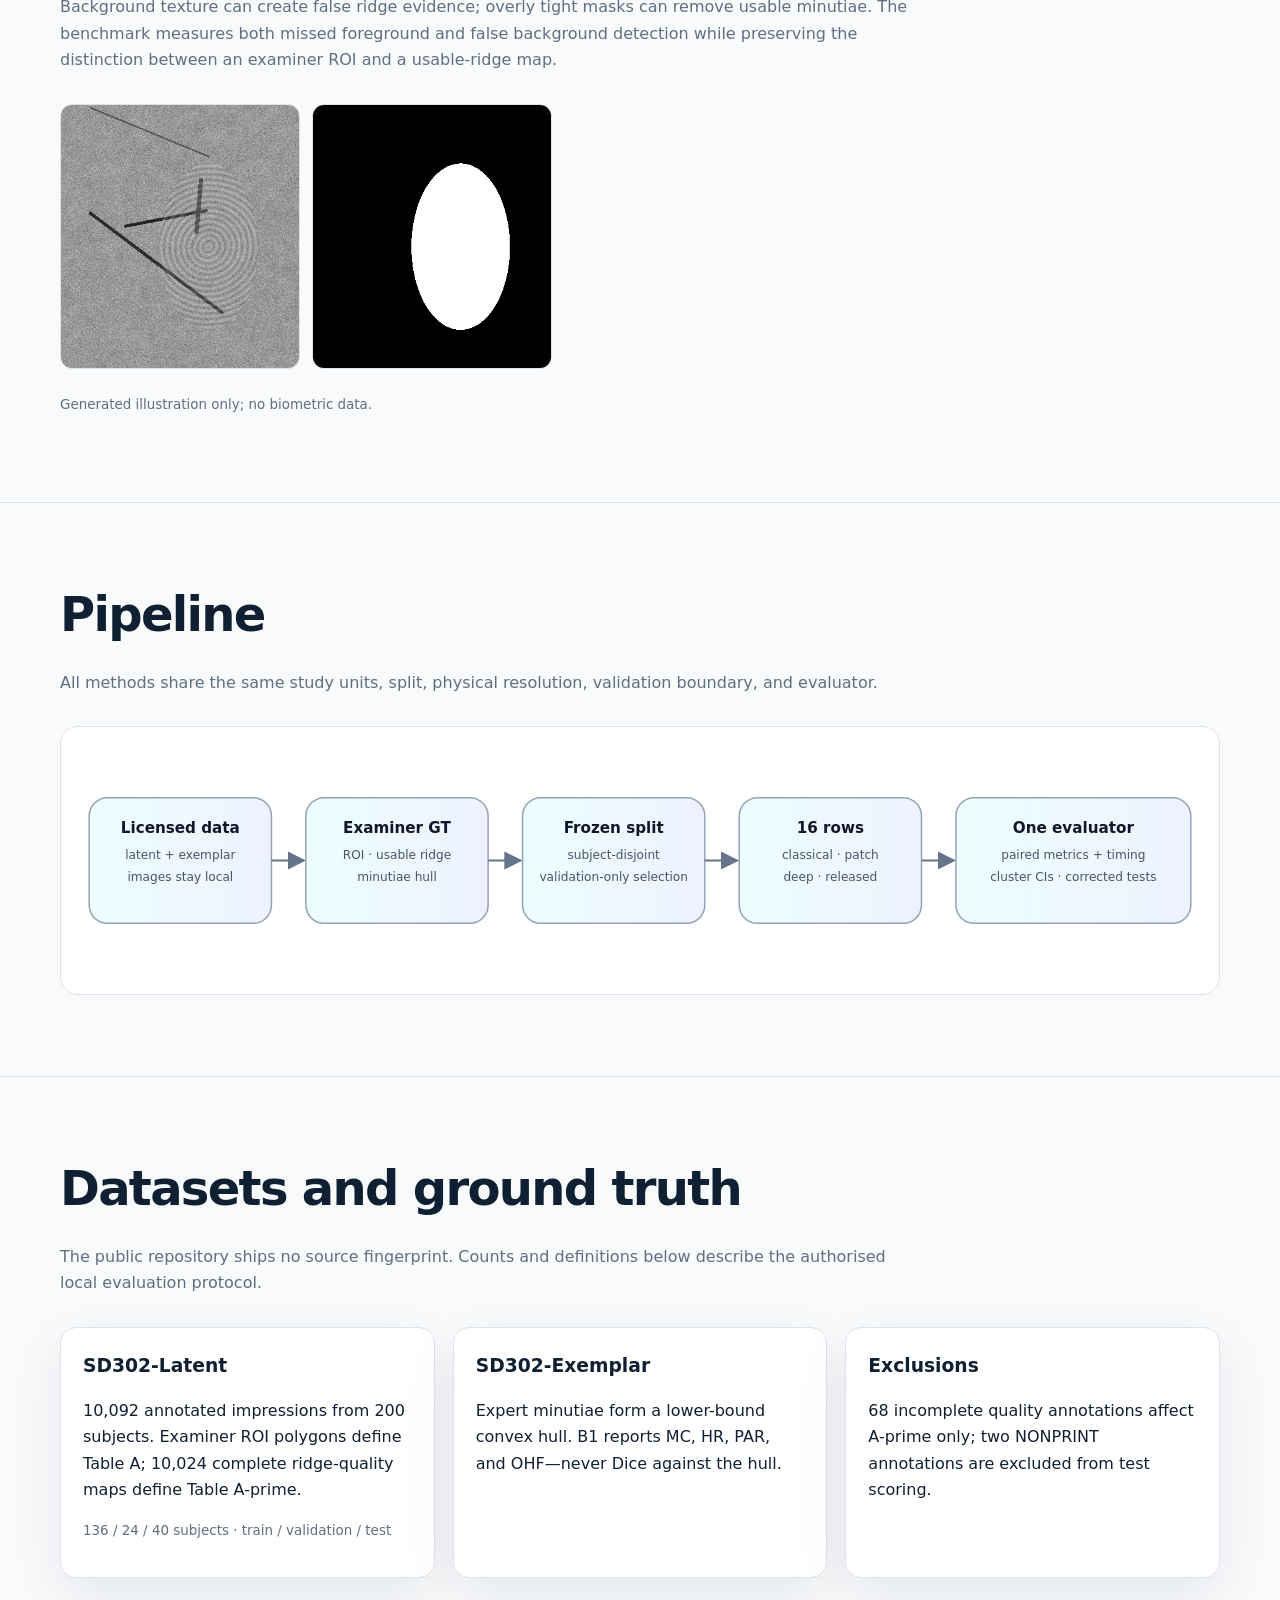
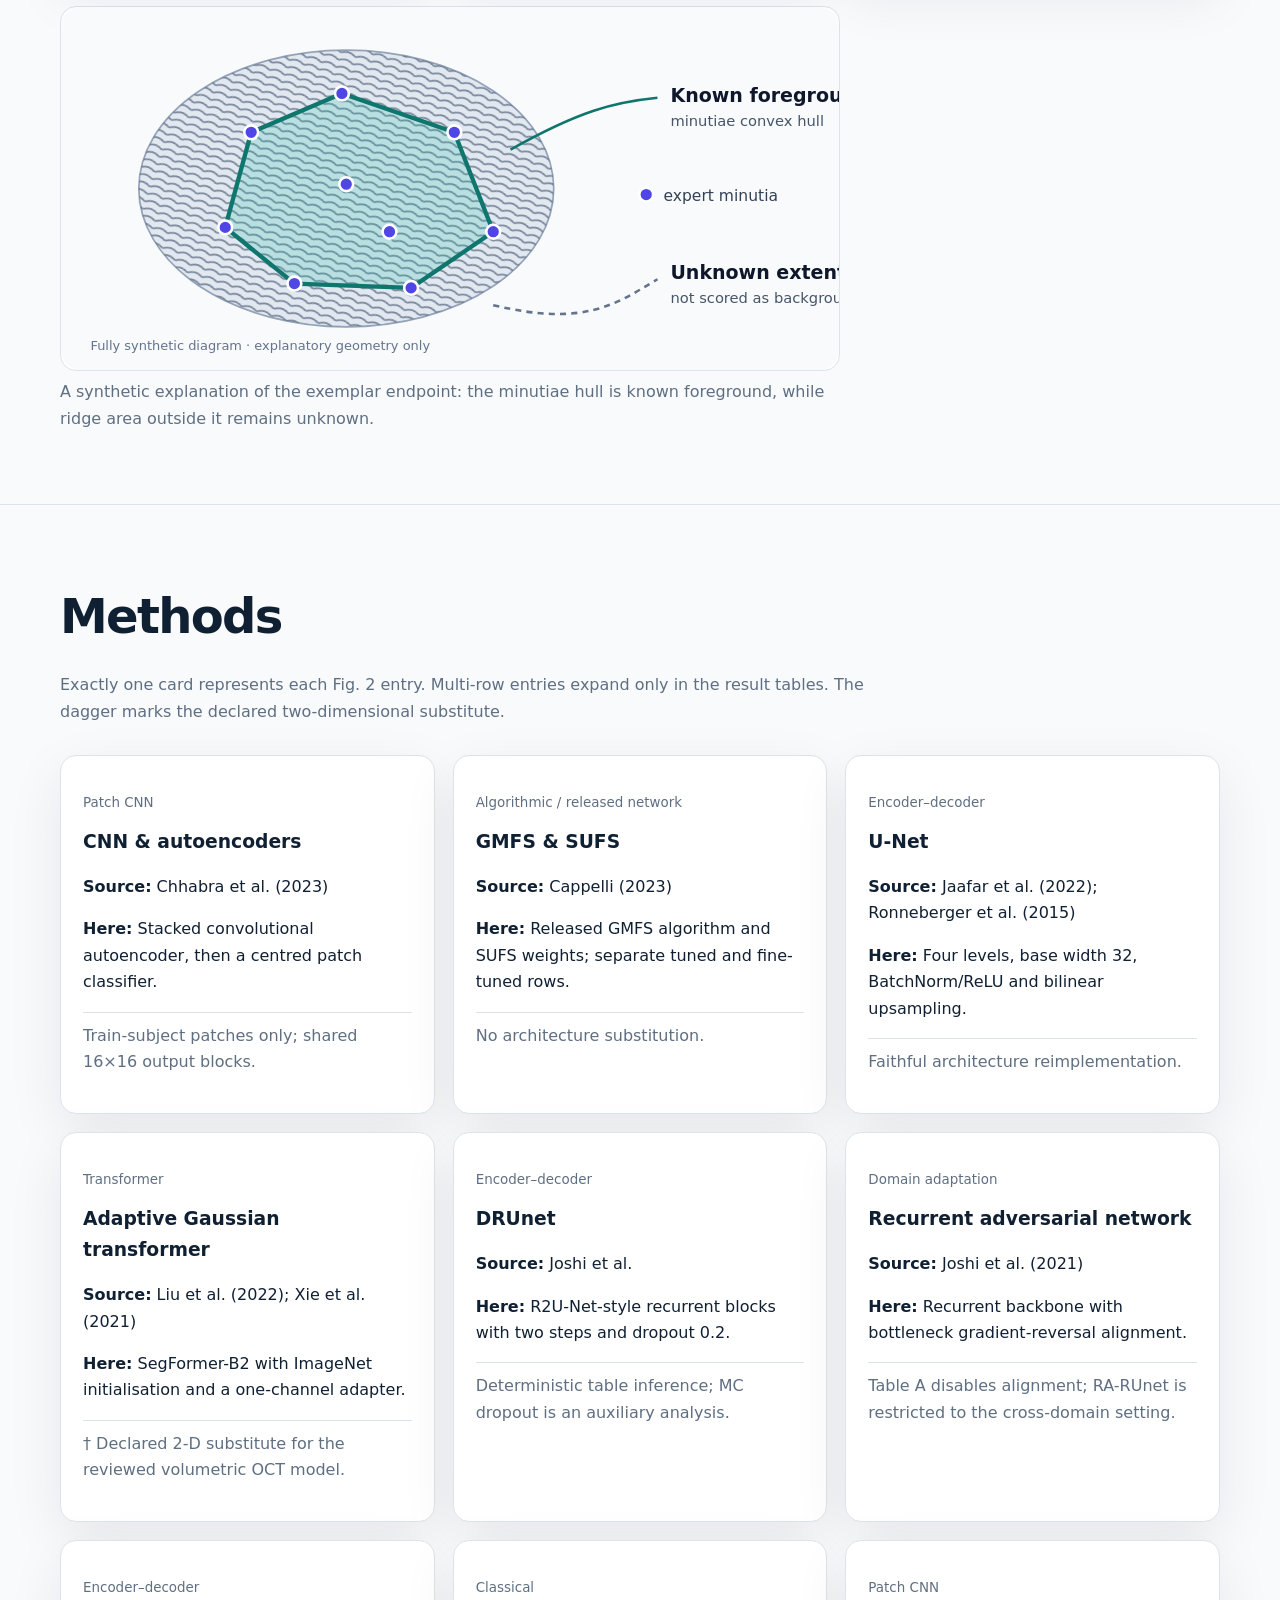
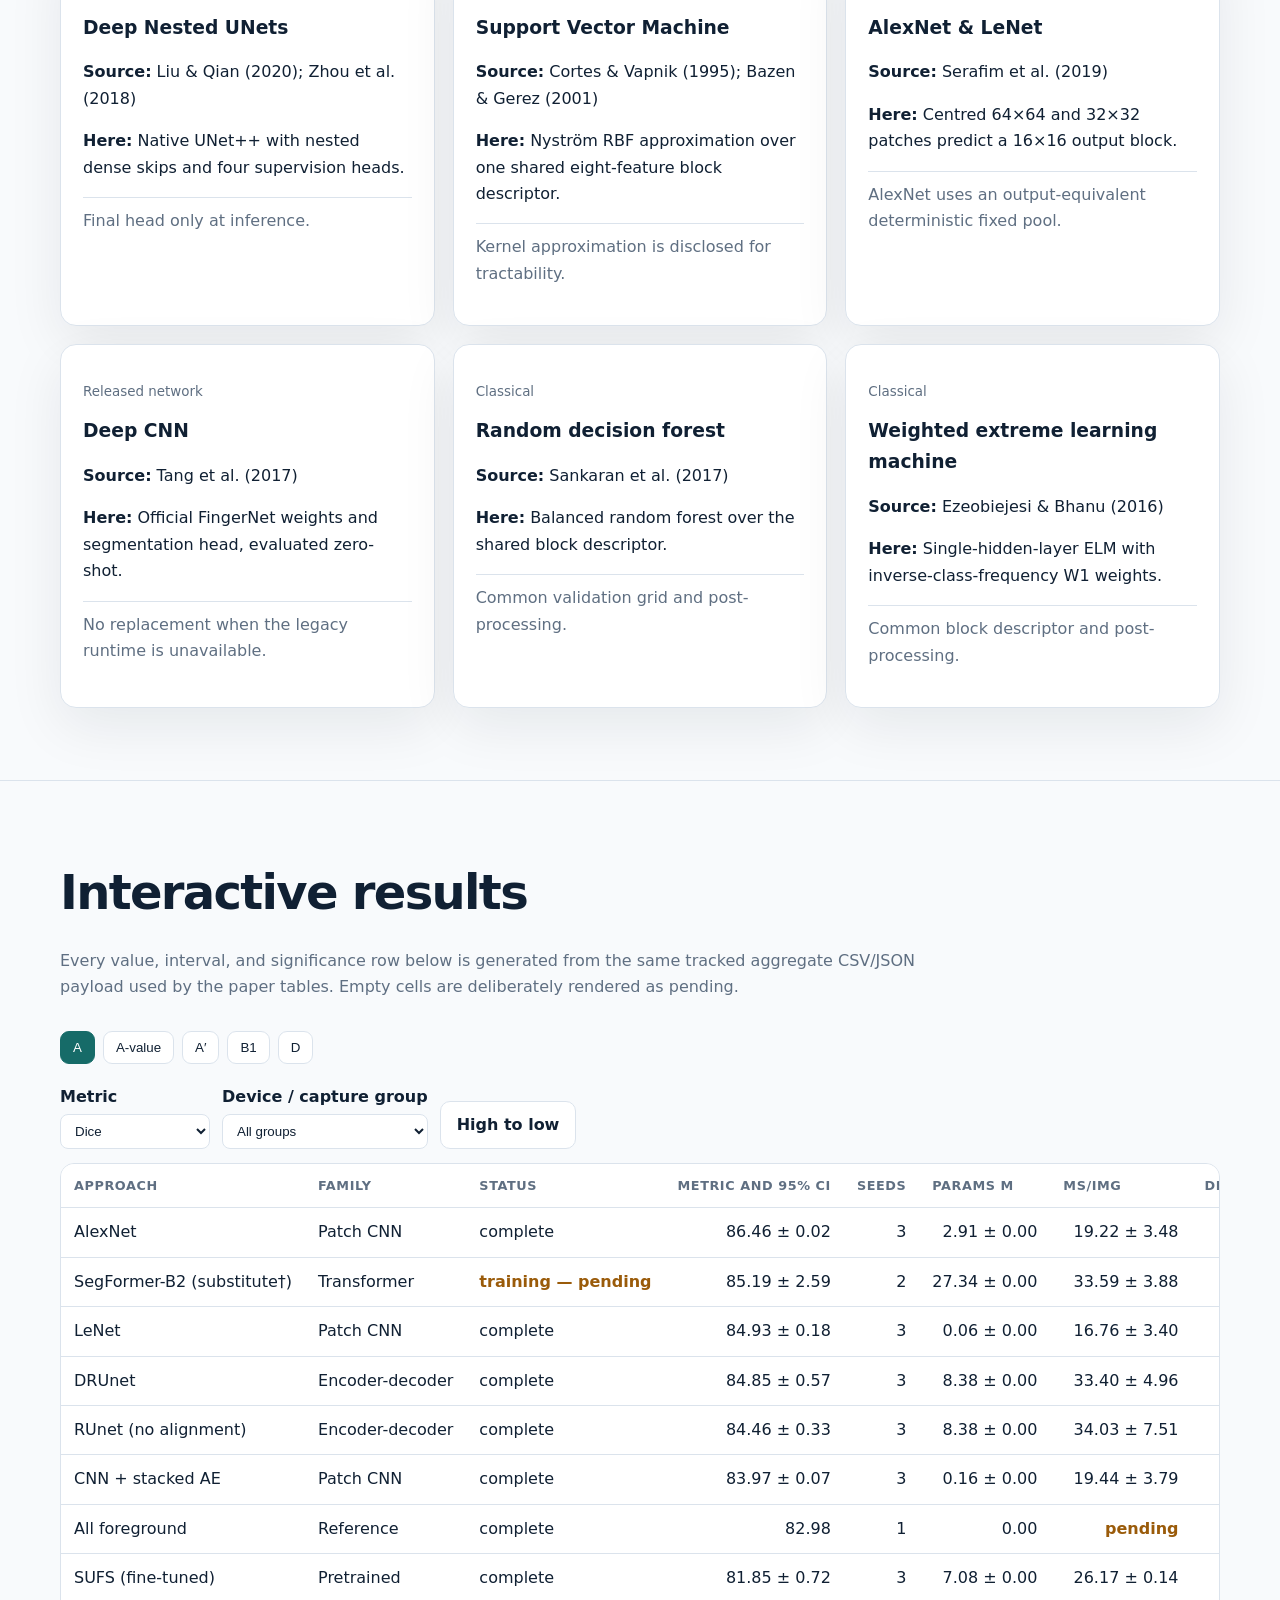
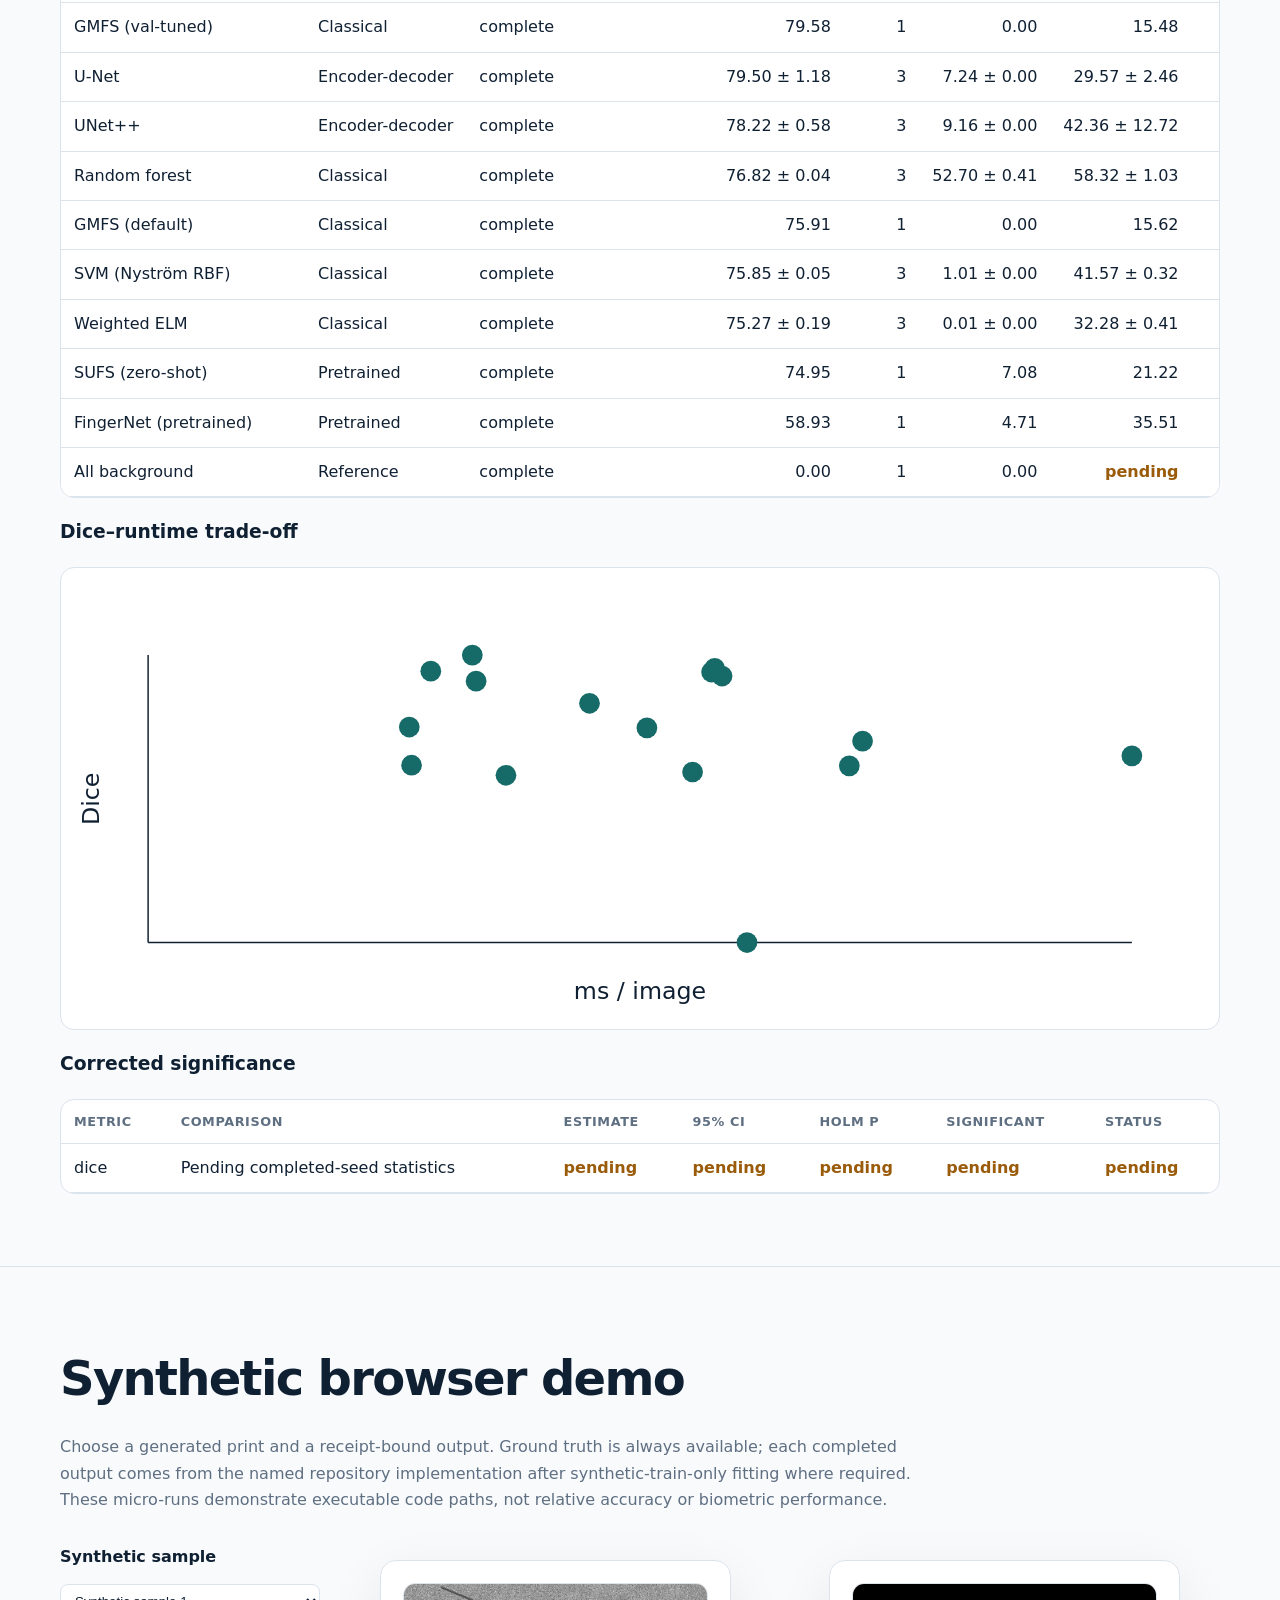
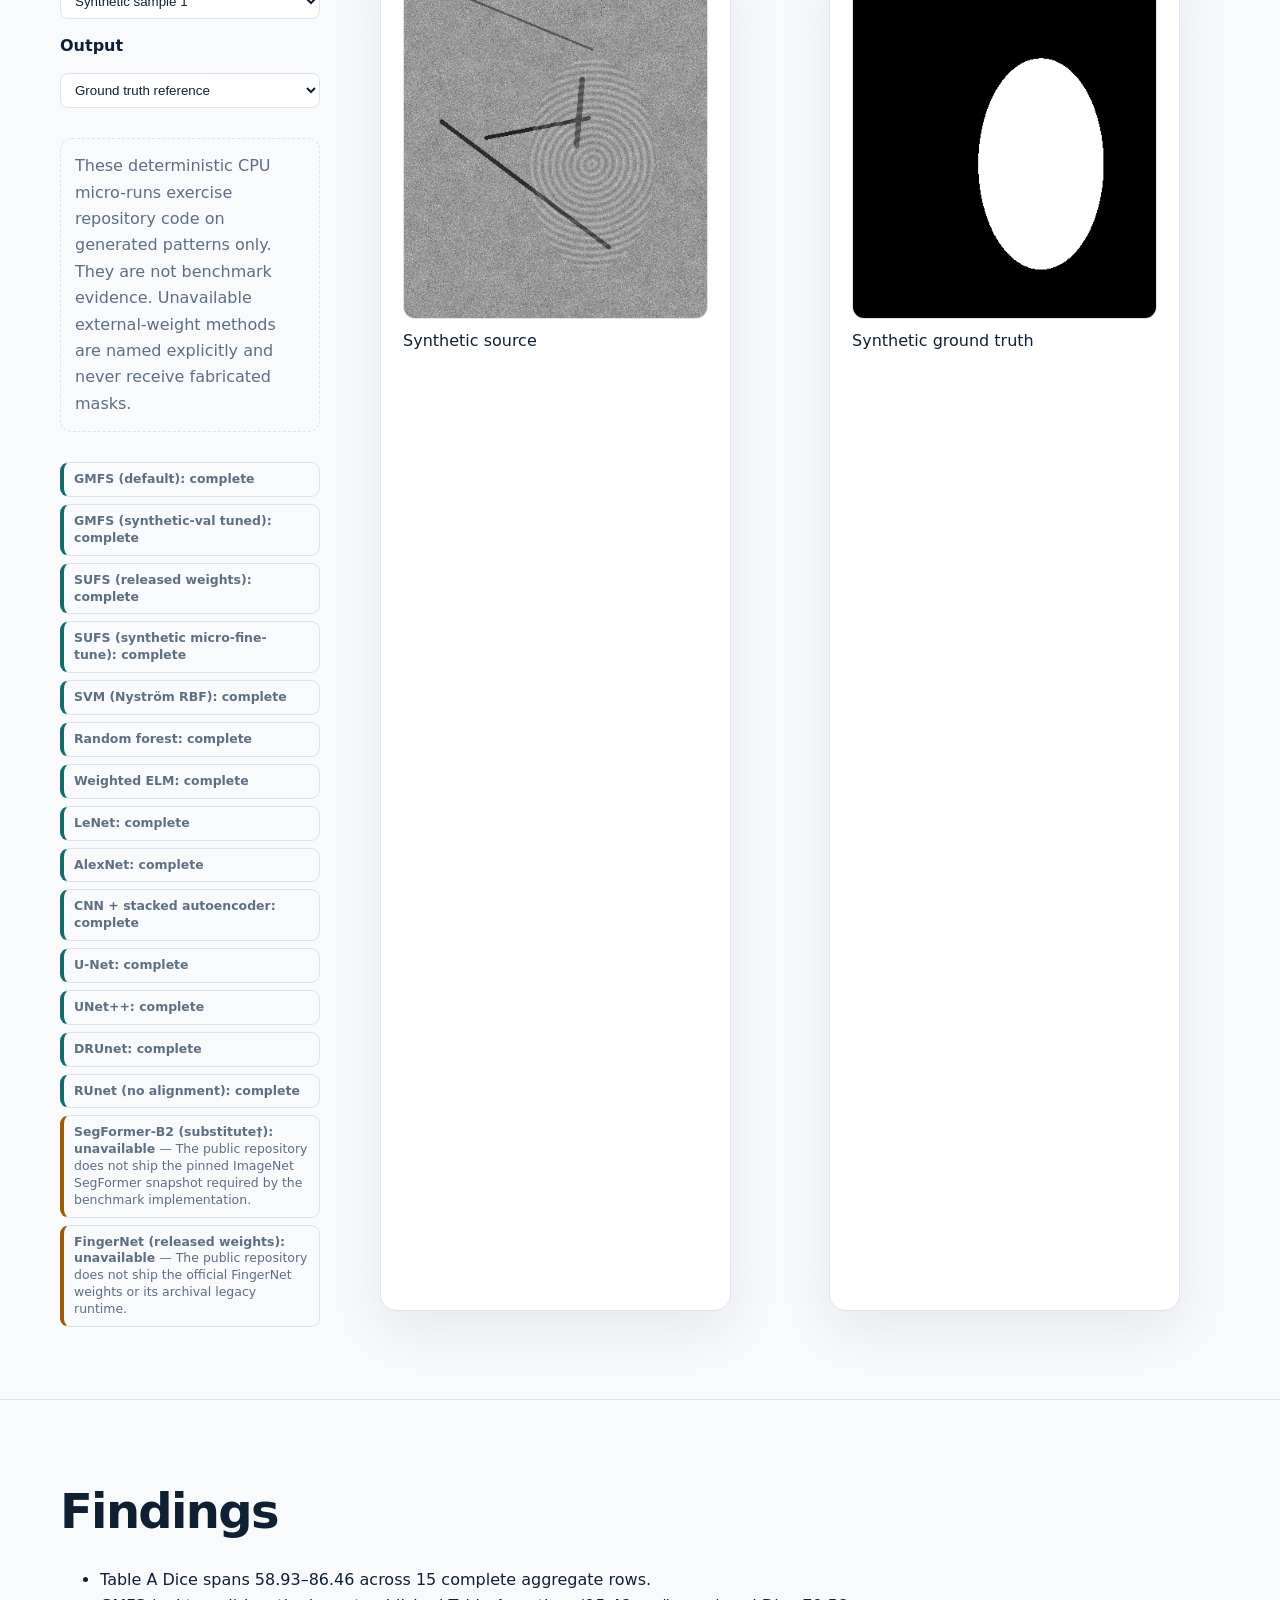
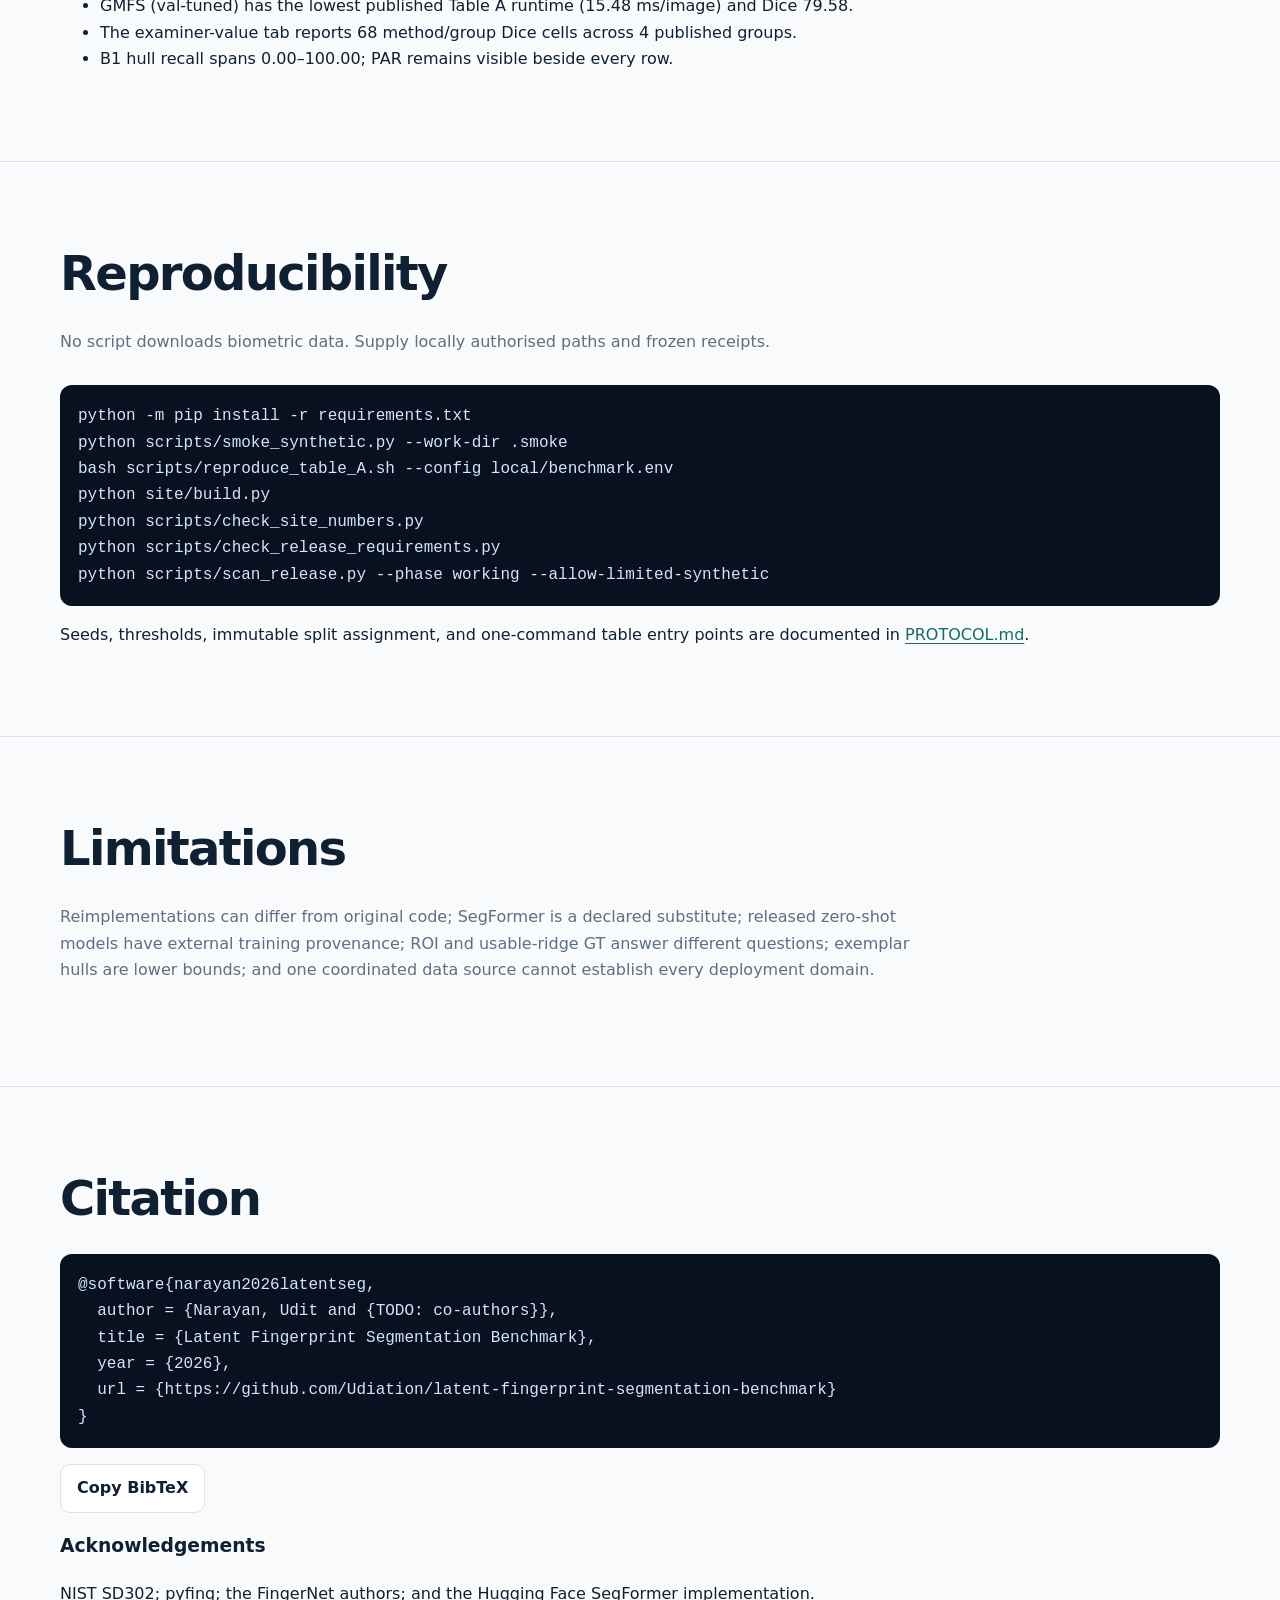
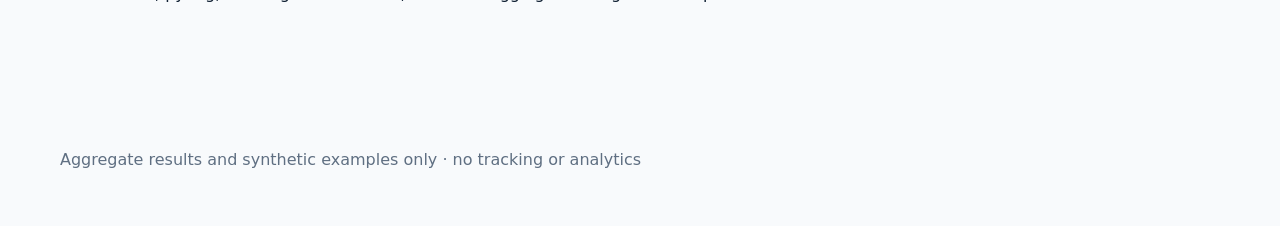
==== commit 0f9a240d: "Publish provisional v1.0 aggregate snapshot" ====
--- a/site/index.html
+++ b/site/index.html
@@ -1,7 +1,7 @@
 <!doctype html>
 <html lang="en"><head><meta charset="utf-8"><meta name="viewport" content="width=device-width,initial-scale=1"><meta name="segbench-public-safe" content="1"><title>Latent Fingerprint Segmentation Benchmark</title><meta name="description" content="A reproducible subject-disjoint benchmark of fingerprint foreground segmentation methods."><link rel="icon" href="assets/favicon.svg" type="image/svg+xml"><link rel="stylesheet" href="assets/style.css"></head>
 <body><header class="top"><nav class="wrap nav" aria-label="Main"><a class="brand" href="#top">SegBench</a><div class="nav-links"><a href="#problem">Problem</a><a href="#pipeline">Pipeline</a><a href="#datasets">Data</a><a href="#methods">Methods</a><a href="#results">Results</a><a href="#demo">Demo</a><a href="#reproduce">Reproduce</a></div><button id="theme-toggle" class="theme" aria-label="Toggle colour theme">Theme</button></nav></header>
-<main id="top"><section class="hero"><div class="wrap"><p class="eyebrow">Fingerprint segmentation · reproducible evaluation</p><h1>One split. One evaluator. Twelve method entries.</h1><p class="lede">A validation-selected comparison of classical, patch, encoder–decoder, transformer, and released segmentation methods on examiner-annotated latent fingerprints.</p><p class="authors">Udit Narayan · TODO: co-authors · Affiliation TODO</p><div class="buttons"><span class="button" aria-disabled="true">Paper pending</span><a class="button primary" href="https://github.com/Udiation/latent-fingerprint-segmentation-benchmark">Code</a><a class="button" href="assets/results/public_results.csv">Results CSV</a><a class="button" href="#citation">Cite</a></div><p class="status"><strong>Results pending:</strong> public metrics remain blank until the preregistered seed-zero completion gate.</p></div></section>
+<main id="top"><section class="hero"><div class="wrap"><p class="eyebrow">Fingerprint segmentation · reproducible evaluation</p><h1>One split. One evaluator. Twelve method entries.</h1><p class="lede">A validation-selected comparison of classical, patch, encoder–decoder, transformer, and released segmentation methods on examiner-annotated latent fingerprints.</p><p class="authors">Udit Narayan · TODO: co-authors · Affiliation TODO</p><div class="buttons"><span class="button" aria-disabled="true">Paper pending</span><a class="button primary" href="https://github.com/Udiation/latent-fingerprint-segmentation-benchmark">Code</a><a class="button" href="assets/results/public_results.csv">Results CSV</a><a class="button" href="#citation">Cite</a></div><p class="status"><strong>v1.0 provisional snapshot:</strong> 107 aggregate rows are complete and 21 remain pending. Missing values are not inferred; v1.1 will refresh this page from the next authenticated aggregate bundle.</p></div></section>
 <section class="section" id="abstract"><div class="wrap"><h2>Abstract</h2><p class="section-intro">Fingerprint foreground segmentation affects every downstream operation that depends on ridge-bearing area. We compare the twelve segmentation entries catalogued in a recent review under one subject-disjoint split, one physical resolution, and one metric implementation. Examiner ROI polygons define the primary latent endpoint, while usable-ridge maps provide a second ground-truth definition. Expert-minutiae hulls support a lower-bound exemplar analysis without being misrepresented as full foreground masks. Learning rates, stopping epochs, thresholds, and post-processing are selected using validation subjects only; each frozen model is scored once on the test subjects. Uncertainty uses subject-cluster bootstrap intervals and paired tests with Holm correction. The public release contains aggregate tables, reproducible code, and receipt-bound synthetic illustrations only. Licensed biometric samples, per-image records, trained weights, and private infrastructure details are excluded.</p></div></section>
 <section id="problem" class="section"><div class="wrap"><h2>The problem</h2><p class="section-intro">Background texture can create false ridge evidence; overly tight masks can remove usable minutiae. The benchmark measures both missed foreground and false background detection while preserving the distinction between an examiner ROI and a usable-ridge map.</p><div class="synthetic-problem"><img src="assets/synthetic/source-1.png" alt="Generated ridge-pattern example"><img src="assets/synthetic/mask-1.png" alt="Generated foreground mask"><p class="meta">Generated illustration only; no biometric data.</p></div></div></section>
 <section id="pipeline" class="section"><div class="wrap"><h2>Pipeline</h2><p class="section-intro">All methods share the same study units, split, physical resolution, validation boundary, and evaluator.</p><img class="pipeline" src="assets/pipeline.svg" alt="Benchmark pipeline from licensed data through examiner GT, subject split, methods, evaluation and statistics"></div></section>
@@ -27,4 +27,4 @@
   year = {2026},
   url = {https://github.com/Udiation/latent-fingerprint-segmentation-benchmark}
 }</pre><button id="copy-cite" class="button">Copy BibTeX</button><h3>Acknowledgements</h3><p>NIST SD302; pyfing; the FingerNet authors; and the Hugging Face SegFormer implementation.</p></div></section></main><footer class="footer"><div class="wrap">Aggregate results and synthetic examples only · no tracking or analytics</div></footer>
-<script id="public-data" type="application/json">{"schema_version":1,"results":[{"table":"A","view":"overall","group":"overall","year":"2023","method":"gmfs_default","approach":"GMFS (default)","family":"Classical","training_data":"Released algorithm","comment":"Released default parameters","status":"pending","seeds_completed":"1","n_images":"","n_subjects":"","accuracy":"","accuracy_seed_std":"","error_rate":"","error_rate_seed_std":"","dice":"","dice_seed_std":"","jaccard":"","jaccard_seed_std":"","miou":"","miou_seed_std":"","mdr":"","mdr_seed_std":"","fdr":"","fdr_seed_std":"","mc":"","mc_seed_std":"","hr":"","hr_seed_std":"","par":"","par_seed_std":"","ohf":"","ohf_seed_std":"","params_m":"","params_m_seed_std":"","ms_per_img":"","ms_per_img_seed_std":"","device":"","ci_lower":"","ci_upper":""},{"table":"A","view":"overall","group":"overall","year":"2023","method":"gmfs_tuned","approach":"GMFS (val-tuned)","family":"Classical","training_data":"Validation subjects","comment":"Four native parameters selected on validation","status":"pending","seeds_completed":"1","n_images":"","n_subjects":"","accuracy":"","accuracy_seed_std":"","error_rate":"","error_rate_seed_std":"","dice":"","dice_seed_std":"","jaccard":"","jaccard_seed_std":"","miou":"","miou_seed_std":"","mdr":"","mdr_seed_std":"","fdr":"","fdr_seed_std":"","mc":"","mc_seed_std":"","hr":"","hr_seed_std":"","par":"","par_seed_std":"","ohf":"","ohf_seed_std":"","params_m":"","params_m_seed_std":"","ms_per_img":"","ms_per_img_seed_std":"","device":"","ci_lower":"","ci_upper":""},{"table":"A","view":"overall","group":"overall","year":"1995","method":"svm","approach":"SVM (Nystr\u00f6m RBF)","family":"Classical","training_data":"SD302-Latent train subjects","comment":"Block-based 16\u00d716","status":"pending","seeds_completed":"3","n_images":"","n_subjects":"","accuracy":"","accuracy_seed_std":"","error_rate":"","error_rate_seed_std":"","dice":"","dice_seed_std":"","jaccard":"","jaccard_seed_std":"","miou":"","miou_seed_std":"","mdr":"","mdr_seed_std":"","fdr":"","fdr_seed_std":"","mc":"","mc_seed_std":"","hr":"","hr_seed_std":"","par":"","par_seed_std":"","ohf":"","ohf_seed_std":"","params_m":"","params_m_seed_std":"","ms_per_img":"","ms_per_img_seed_std":"","device":"","ci_lower":"","ci_upper":""},{"table":"A","view":"overall","group":"overall","year":"2017","method":"rf","approach":"Random forest","family":"Classical","training_data":"SD302-Latent train subjects","comment":"Block-based 16\u00d716","status":"pending","seeds_completed":"3","n_images":"","n_subjects":"","accuracy":"","accuracy_seed_std":"","error_rate":"","error_rate_seed_std":"","dice":"","dice_seed_std":"","jaccard":"","jaccard_seed_std":"","miou":"","miou_seed_std":"","mdr":"","mdr_seed_std":"","fdr":"","fdr_seed_std":"","mc":"","mc_seed_std":"","hr":"","hr_seed_std":"","par":"","par_seed_std":"","ohf":"","ohf_seed_std":"","params_m":"","params_m_seed_std":"","ms_per_img":"","ms_per_img_seed_std":"","device":"","ci_lower":"","ci_upper":""},{"table":"A","view":"overall","group":"overall","year":"2016","method":"welm","approach":"Weighted ELM","family":"Classical","training_data":"SD302-Latent train subjects","comment":"W1 class weighting","status":"pending","seeds_completed":"3","n_images":"","n_subjects":"","accuracy":"","accuracy_seed_std":"","error_rate":"","error_rate_seed_std":"","dice":"","dice_seed_std":"","jaccard":"","jaccard_seed_std":"","miou":"","miou_seed_std":"","mdr":"","mdr_seed_std":"","fdr":"","fdr_seed_std":"","mc":"","mc_seed_std":"","hr":"","hr_seed_std":"","par":"","par_seed_std":"","ohf":"","ohf_seed_std":"","params_m":"","params_m_seed_std":"","ms_per_img":"","ms_per_img_seed_std":"","device":"","ci_lower":"","ci_upper":""},{"table":"A","view":"overall","group":"overall","year":"2023","method":"cnn_ae","approach":"CNN + stacked AE","family":"Patch CNN","training_data":"SD302-Latent train subjects","comment":"Train-only unsupervised pretraining","status":"pending","seeds_completed":"0","n_images":"","n_subjects":"","accuracy":"","accuracy_seed_std":"","error_rate":"","error_rate_seed_std":"","dice":"","dice_seed_std":"","jaccard":"","jaccard_seed_std":"","miou":"","miou_seed_std":"","mdr":"","mdr_seed_std":"","fdr":"","fdr_seed_std":"","mc":"","mc_seed_std":"","hr":"","hr_seed_std":"","par":"","par_seed_std":"","ohf":"","ohf_seed_std":"","params_m":"","params_m_seed_std":"","ms_per_img":"","ms_per_img_seed_std":"","device":"","ci_lower":"","ci_upper":""},{"table":"A","view":"overall","group":"overall","year":"2019","method":"alexnet","approach":"AlexNet","family":"Patch CNN","training_data":"SD302-Latent train subjects","comment":"64\u00d764 context to 16\u00d716 block","status":"pending","seeds_completed":"0","n_images":"","n_subjects":"","accuracy":"","accuracy_seed_std":"","error_rate":"","error_rate_seed_std":"","dice":"","dice_seed_std":"","jaccard":"","jaccard_seed_std":"","miou":"","miou_seed_std":"","mdr":"","mdr_seed_std":"","fdr":"","fdr_seed_std":"","mc":"","mc_seed_std":"","hr":"","hr_seed_std":"","par":"","par_seed_std":"","ohf":"","ohf_seed_std":"","params_m":"","params_m_seed_std":"","ms_per_img":"","ms_per_img_seed_std":"","device":"","ci_lower":"","ci_upper":""},{"table":"A","view":"overall","group":"overall","year":"2019","method":"lenet","approach":"LeNet","family":"Patch CNN","training_data":"SD302-Latent train subjects","comment":"32\u00d732 context to 16\u00d716 block","status":"pending","seeds_completed":"0","n_images":"","n_subjects":"","accuracy":"","accuracy_seed_std":"","error_rate":"","error_rate_seed_std":"","dice":"","dice_seed_std":"","jaccard":"","jaccard_seed_std":"","miou":"","miou_seed_std":"","mdr":"","mdr_seed_std":"","fdr":"","fdr_seed_std":"","mc":"","mc_seed_std":"","hr":"","hr_seed_std":"","par":"","par_seed_std":"","ohf":"","ohf_seed_std":"","params_m":"","params_m_seed_std":"","ms_per_img":"","ms_per_img_seed_std":"","device":"","ci_lower":"","ci_upper":""},{"table":"A","view":"overall","group":"overall","year":"2022","method":"unet","approach":"U-Net","family":"Encoder\u2013decoder","training_data":"SD302-Latent train subjects","comment":"Four-level reimplementation","status":"pending","seeds_completed":"1","n_images":"","n_subjects":"","accuracy":"","accuracy_seed_std":"","error_rate":"","error_rate_seed_std":"","dice":"","dice_seed_std":"","jaccard":"","jaccard_seed_std":"","miou":"","miou_seed_std":"","mdr":"","mdr_seed_std":"","fdr":"","fdr_seed_std":"","mc":"","mc_seed_std":"","hr":"","hr_seed_std":"","par":"","par_seed_std":"","ohf":"","ohf_seed_std":"","params_m":"","params_m_seed_std":"","ms_per_img":"","ms_per_img_seed_std":"","device":"","ci_lower":"","ci_upper":""},{"table":"A","view":"overall","group":"overall","year":"2020","method":"unetpp","approach":"UNet++","family":"Encoder\u2013decoder","training_data":"SD302-Latent train subjects","comment":"Nested skips and deep supervision","status":"pending","seeds_completed":"0","n_images":"","n_subjects":"","accuracy":"","accuracy_seed_std":"","error_rate":"","error_rate_seed_std":"","dice":"","dice_seed_std":"","jaccard":"","jaccard_seed_std":"","miou":"","miou_seed_std":"","mdr":"","mdr_seed_std":"","fdr":"","fdr_seed_std":"","mc":"","mc_seed_std":"","hr":"","hr_seed_std":"","par":"","par_seed_std":"","ohf":"","ohf_seed_std":"","params_m":"","params_m_seed_std":"","ms_per_img":"","ms_per_img_seed_std":"","device":"","ci_lower":"","ci_upper":""},{"table":"A","view":"overall","group":"overall","year":"","method":"drunet","approach":"DRUnet","family":"Encoder\u2013decoder","training_data":"SD302-Latent train subjects","comment":"Recurrent blocks with dropout","status":"pending","seeds_completed":"0","n_images":"","n_subjects":"","accuracy":"","accuracy_seed_std":"","error_rate":"","error_rate_seed_std":"","dice":"","dice_seed_std":"","jaccard":"","jaccard_seed_std":"","miou":"","miou_seed_std":"","mdr":"","mdr_seed_std":"","fdr":"","fdr_seed_std":"","mc":"","mc_seed_std":"","hr":"","hr_seed_std":"","par":"","par_seed_std":"","ohf":"","ohf_seed_std":"","params_m":"","params_m_seed_std":"","ms_per_img":"","ms_per_img_seed_std":"","device":"","ci_lower":"","ci_upper":""},{"table":"A","view":"overall","group":"overall","year":"2021","method":"r_unet","approach":"RUnet (no alignment)","family":"Encoder\u2013decoder","training_data":"SD302-Latent train subjects","comment":"No target-domain alignment in Table A","status":"pending","seeds_completed":"0","n_images":"","n_subjects":"","accuracy":"","accuracy_seed_std":"","error_rate":"","error_rate_seed_std":"","dice":"","dice_seed_std":"","jaccard":"","jaccard_seed_std":"","miou":"","miou_seed_std":"","mdr":"","mdr_seed_std":"","fdr":"","fdr_seed_std":"","mc":"","mc_seed_std":"","hr":"","hr_seed_std":"","par":"","par_seed_std":"","ohf":"","ohf_seed_std":"","params_m":"","params_m_seed_std":"","ms_per_img":"","ms_per_img_seed_std":"","device":"","ci_lower":"","ci_upper":""},{"table":"A","view":"overall","group":"overall","year":"2021","method":"segformer_b2","approach":"SegFormer-B2 (substitute\u2020)","family":"Transformer","training_data":"SD302-Latent train subjects","comment":"Declared 2-D substitute for OCT method","status":"pending","seeds_completed":"0","n_images":"","n_subjects":"","accuracy":"","accuracy_seed_std":"","error_rate":"","error_rate_seed_std":"","dice":"","dice_seed_std":"","jaccard":"","jaccard_seed_std":"","miou":"","miou_seed_std":"","mdr":"","mdr_seed_std":"","fdr":"","fdr_seed_std":"","mc":"","mc_seed_std":"","hr":"","hr_seed_std":"","par":"","par_seed_std":"","ohf":"","ohf_seed_std":"","params_m":"","params_m_seed_std":"","ms_per_img":"","ms_per_img_seed_std":"","device":"","ci_lower":"","ci_upper":""},{"table":"A","view":"overall","group":"overall","year":"2023","method":"sufs_zero","approach":"SUFS (zero-shot)","family":"Pretrained","training_data":"External data by original authors","comment":"Released weights","status":"pending","seeds_completed":"1","n_images":"","n_subjects":"","accuracy":"","accuracy_seed_std":"","error_rate":"","error_rate_seed_std":"","dice":"","dice_seed_std":"","jaccard":"","jaccard_seed_std":"","miou":"","miou_seed_std":"","mdr":"","mdr_seed_std":"","fdr":"","fdr_seed_std":"","mc":"","mc_seed_std":"","hr":"","hr_seed_std":"","par":"","par_seed_std":"","ohf":"","ohf_seed_std":"","params_m":"","params_m_seed_std":"","ms_per_img":"","ms_per_img_seed_std":"","device":"","ci_lower":"","ci_upper":""},{"table":"A","view":"overall","group":"overall","year":"2023","method":"sufs_ft","approach":"SUFS (fine-tuned)","family":"Pretrained","training_data":"SD302-Latent train subjects","comment":"Separate fine-tuned row","status":"pending","seeds_completed":"3","n_images":"","n_subjects":"","accuracy":"","accuracy_seed_std":"","error_rate":"","error_rate_seed_std":"","dice":"","dice_seed_std":"","jaccard":"","jaccard_seed_std":"","miou":"","miou_seed_std":"","mdr":"","mdr_seed_std":"","fdr":"","fdr_seed_std":"","mc":"","mc_seed_std":"","hr":"","hr_seed_std":"","par":"","par_seed_std":"","ohf":"","ohf_seed_std":"","params_m":"","params_m_seed_std":"","ms_per_img":"","ms_per_img_seed_std":"","device":"","ci_lower":"","ci_upper":""},{"table":"A","view":"overall","group":"overall","year":"2017","method":"fingernet","approach":"FingerNet (pretrained)","family":"Pretrained","training_data":"External data by original authors","comment":"Official segmentation head","status":"pending","seeds_completed":"1","n_images":"","n_subjects":"","accuracy":"","accuracy_seed_std":"","error_rate":"","error_rate_seed_std":"","dice":"","dice_seed_std":"","jaccard":"","jaccard_seed_std":"","miou":"","miou_seed_std":"","mdr":"","mdr_seed_std":"","fdr":"","fdr_seed_std":"","mc":"","mc_seed_std":"","hr":"","hr_seed_std":"","par":"","par_seed_std":"","ohf":"","ohf_seed_std":"","params_m":"","params_m_seed_std":"","ms_per_img":"","ms_per_img_seed_std":"","device":"","ci_lower":"","ci_upper":""},{"table":"A","view":"overall","group":"overall","year":"","method":"all_background","approach":"All background","family":"Reference","training_data":"None","comment":"Non-ranked reference","status":"pending","seeds_completed":"1","n_images":"","n_subjects":"","accuracy":"","accuracy_seed_std":"","error_rate":"","error_rate_seed_std":"","dice":"","dice_seed_std":"","jaccard":"","jaccard_seed_std":"","miou":"","miou_seed_std":"","mdr":"","mdr_seed_std":"","fdr":"","fdr_seed_std":"","mc":"","mc_seed_std":"","hr":"","hr_seed_std":"","par":"","par_seed_std":"","ohf":"","ohf_seed_std":"","params_m":"","params_m_seed_std":"","ms_per_img":"","ms_per_img_seed_std":"","device":"","ci_lower":"","ci_upper":""},{"table":"A","view":"overall","group":"overall","year":"","method":"all_foreground","approach":"All foreground","family":"Reference","training_data":"None","comment":"Non-ranked reference","status":"pending","seeds_completed":"1","n_images":"","n_subjects":"","accuracy":"","accuracy_seed_std":"","error_rate":"","error_rate_seed_std":"","dice":"","dice_seed_std":"","jaccard":"","jaccard_seed_std":"","miou":"","miou_seed_std":"","mdr":"","mdr_seed_std":"","fdr":"","fdr_seed_std":"","mc":"","mc_seed_std":"","hr":"","hr_seed_std":"","par":"","par_seed_std":"","ohf":"","ohf_seed_std":"","params_m":"","params_m_seed_std":"","ms_per_img":"","ms_per_img_seed_std":"","device":"","ci_lower":"","ci_upper":""}],"tables":[{"table":"A","title":"SD302-Latent \u00b7 examiner ROI","status":"pending","note":"Final aggregate metrics await seed-zero gate"},{"table":"A_value","title":"Examiner-value breakdown","status":"pending","note":"Generated after Table A finalisation"},{"table":"A_prime","title":"SD302-Latent \u00b7 usable-ridge GT","status":"pending","note":"Uses the same frozen Table A predictions"},{"table":"B1","title":"SD302-Exemplar \u00b7 minutiae-hull lower bound","status":"pending","note":"Reports MC HR PAR and OHF rather than Dice"},{"table":"D","title":"Cross-domain summary","status":"pending","note":"Generated after Dataset 2 evaluation"}],"statistics":[{"table":"A","metric":"dice","comparison":"pending","estimate":"","ci_lower":"","ci_upper":"","p_holm":"","significant":"","status":"pending"},{"table":"B1","metric":"hr","comparison":"pending","estimate":"","ci_lower":"","ci_upper":"","p_holm":"","significant":"","status":"pending"}],"synthetic":[{"key":"synthetic-1","label":"Synthetic sample 1","image":"assets/synthetic/source-1.png","mask":"assets/synthetic/mask-1.png","predictions":[{"method":"alexnet","label":"AlexNet","mask":"assets/synthetic/prediction-1-alexnet.png"},{"method":"cnn_ae","label":"CNN + stacked autoencoder","mask":"assets/synthetic/prediction-1-cnn_ae.png"},{"method":"drunet","label":"DRUnet","mask":"assets/synthetic/prediction-1-drunet.png"},{"method":"gmfs_default","label":"GMFS (default)","mask":"assets/synthetic/prediction-1-gmfs_default.png"},{"method":"gmfs_tuned","label":"GMFS (synthetic-val tuned)","mask":"assets/synthetic/prediction-1-gmfs_tuned.png"},{"method":"lenet","label":"LeNet","mask":"assets/synthetic/prediction-1-lenet.png"},{"method":"runet_no_alignment","label":"RUnet (no alignment)","mask":"assets/synthetic/prediction-1-runet_no_alignment.png"},{"method":"rf","label":"Random forest","mask":"assets/synthetic/prediction-1-rf.png"},{"method":"sufs_zero","label":"SUFS (released weights)","mask":"assets/synthetic/prediction-1-sufs_zero.png"},{"method":"sufs_ft","label":"SUFS (synthetic micro-fine-tune)","mask":"assets/synthetic/prediction-1-sufs_ft.png"},{"method":"svm","label":"SVM (Nystr\u00f6m RBF)","mask":"assets/synthetic/prediction-1-svm.png"},{"method":"unet","label":"U-Net","mask":"assets/synthetic/prediction-1-unet.png"},{"method":"unetpp","label":"UNet++","mask":"assets/synthetic/prediction-1-unetpp.png"},{"method":"welm","label":"Weighted ELM","mask":"assets/synthetic/prediction-1-welm.png"}],"methods":[{"method":"gmfs_default","label":"GMFS (default)","status":"complete","reason":""},{"method":"gmfs_tuned","label":"GMFS (synthetic-val tuned)","status":"complete","reason":""},{"method":"sufs_zero","label":"SUFS (released weights)","status":"complete","reason":""},{"method":"sufs_ft","label":"SUFS (synthetic micro-fine-tune)","status":"complete","reason":""},{"method":"svm","label":"SVM (Nystr\u00f6m RBF)","status":"complete","reason":""},{"method":"rf","label":"Random forest","status":"complete","reason":""},{"method":"welm","label":"Weighted ELM","status":"complete","reason":""},{"method":"lenet","label":"LeNet","status":"complete","reason":""},{"method":"alexnet","label":"AlexNet","status":"complete","reason":""},{"method":"cnn_ae","label":"CNN + stacked autoencoder","status":"complete","reason":""},{"method":"unet","label":"U-Net","status":"complete","reason":""},{"method":"unetpp","label":"UNet++","status":"complete","reason":""},{"method":"drunet","label":"DRUnet","status":"complete","reason":""},{"method":"runet_no_alignment","label":"RUnet (no alignment)","status":"complete","reason":""},{"method":"segformer_sub","label":"SegFormer-B2 (substitute\u2020)","status":"unavailable","reason":"The public repository does not ship the pinned ImageNet SegFormer snapshot required by the benchmark implementation."},{"method":"fingernet","label":"FingerNet (released weights)","status":"unavailable","reason":"The public repository does not ship the official FingerNet weights or its archival legacy runtime."}]},{"key":"synthetic-2","label":"Synthetic sample 2","image":"assets/synthetic/source-2.png","mask":"assets/synthetic/mask-2.png","predictions":[{"method":"alexnet","label":"AlexNet","mask":"assets/synthetic/prediction-2-alexnet.png"},{"method":"cnn_ae","label":"CNN + stacked autoencoder","mask":"assets/synthetic/prediction-2-cnn_ae.png"},{"method":"drunet","label":"DRUnet","mask":"assets/synthetic/prediction-2-drunet.png"},{"method":"gmfs_default","label":"GMFS (default)","mask":"assets/synthetic/prediction-2-gmfs_default.png"},{"method":"gmfs_tuned","label":"GMFS (synthetic-val tuned)","mask":"assets/synthetic/prediction-2-gmfs_tuned.png"},{"method":"lenet","label":"LeNet","mask":"assets/synthetic/prediction-2-lenet.png"},{"method":"runet_no_alignment","label":"RUnet (no alignment)","mask":"assets/synthetic/prediction-2-runet_no_alignment.png"},{"method":"rf","label":"Random forest","mask":"assets/synthetic/prediction-2-rf.png"},{"method":"sufs_zero","label":"SUFS (released weights)","mask":"assets/synthetic/prediction-2-sufs_zero.png"},{"method":"sufs_ft","label":"SUFS (synthetic micro-fine-tune)","mask":"assets/synthetic/prediction-2-sufs_ft.png"},{"method":"svm","label":"SVM (Nystr\u00f6m RBF)","mask":"assets/synthetic/prediction-2-svm.png"},{"method":"unet","label":"U-Net","mask":"assets/synthetic/prediction-2-unet.png"},{"method":"unetpp","label":"UNet++","mask":"assets/synthetic/prediction-2-unetpp.png"},{"method":"welm","label":"Weighted ELM","mask":"assets/synthetic/prediction-2-welm.png"}],"methods":[{"method":"gmfs_default","label":"GMFS (default)","status":"complete","reason":""},{"method":"gmfs_tuned","label":"GMFS (synthetic-val tuned)","status":"complete","reason":""},{"method":"sufs_zero","label":"SUFS (released weights)","status":"complete","reason":""},{"method":"sufs_ft","label":"SUFS (synthetic micro-fine-tune)","status":"complete","reason":""},{"method":"svm","label":"SVM (Nystr\u00f6m RBF)","status":"complete","reason":""},{"method":"rf","label":"Random forest","status":"complete","reason":""},{"method":"welm","label":"Weighted ELM","status":"complete","reason":""},{"method":"lenet","label":"LeNet","status":"complete","reason":""},{"method":"alexnet","label":"AlexNet","status":"complete","reason":""},{"method":"cnn_ae","label":"CNN + stacked autoencoder","status":"complete","reason":""},{"method":"unet","label":"U-Net","status":"complete","reason":""},{"method":"unetpp","label":"UNet++","status":"complete","reason":""},{"method":"drunet","label":"DRUnet","status":"complete","reason":""},{"method":"runet_no_alignment","label":"RUnet (no alignment)","status":"complete","reason":""},{"method":"segformer_sub","label":"SegFormer-B2 (substitute\u2020)","status":"unavailable","reason":"The public repository does not ship the pinned ImageNet SegFormer snapshot required by the benchmark implementation."},{"method":"fingernet","label":"FingerNet (released weights)","status":"unavailable","reason":"The public repository does not ship the official FingerNet weights or its archival legacy runtime."}]},{"key":"synthetic-3","label":"Synthetic sample 3","image":"assets/synthetic/source-3.png","mask":"assets/synthetic/mask-3.png","predictions":[{"method":"alexnet","label":"AlexNet","mask":"assets/synthetic/prediction-3-alexnet.png"},{"method":"cnn_ae","label":"CNN + stacked autoencoder","mask":"assets/synthetic/prediction-3-cnn_ae.png"},{"method":"drunet","label":"DRUnet","mask":"assets/synthetic/prediction-3-drunet.png"},{"method":"gmfs_default","label":"GMFS (default)","mask":"assets/synthetic/prediction-3-gmfs_default.png"},{"method":"gmfs_tuned","label":"GMFS (synthetic-val tuned)","mask":"assets/synthetic/prediction-3-gmfs_tuned.png"},{"method":"lenet","label":"LeNet","mask":"assets/synthetic/prediction-3-lenet.png"},{"method":"runet_no_alignment","label":"RUnet (no alignment)","mask":"assets/synthetic/prediction-3-runet_no_alignment.png"},{"method":"rf","label":"Random forest","mask":"assets/synthetic/prediction-3-rf.png"},{"method":"sufs_zero","label":"SUFS (released weights)","mask":"assets/synthetic/prediction-3-sufs_zero.png"},{"method":"sufs_ft","label":"SUFS (synthetic micro-fine-tune)","mask":"assets/synthetic/prediction-3-sufs_ft.png"},{"method":"svm","label":"SVM (Nystr\u00f6m RBF)","mask":"assets/synthetic/prediction-3-svm.png"},{"method":"unet","label":"U-Net","mask":"assets/synthetic/prediction-3-unet.png"},{"method":"unetpp","label":"UNet++","mask":"assets/synthetic/prediction-3-unetpp.png"},{"method":"welm","label":"Weighted ELM","mask":"assets/synthetic/prediction-3-welm.png"}],"methods":[{"method":"gmfs_default","label":"GMFS (default)","status":"complete","reason":""},{"method":"gmfs_tuned","label":"GMFS (synthetic-val tuned)","status":"complete","reason":""},{"method":"sufs_zero","label":"SUFS (released weights)","status":"complete","reason":""},{"method":"sufs_ft","label":"SUFS (synthetic micro-fine-tune)","status":"complete","reason":""},{"method":"svm","label":"SVM (Nystr\u00f6m RBF)","status":"complete","reason":""},{"method":"rf","label":"Random forest","status":"complete","reason":""},{"method":"welm","label":"Weighted ELM","status":"complete","reason":""},{"method":"lenet","label":"LeNet","status":"complete","reason":""},{"method":"alexnet","label":"AlexNet","status":"complete","reason":""},{"method":"cnn_ae","label":"CNN + stacked autoencoder","status":"complete","reason":""},{"method":"unet","label":"U-Net","status":"complete","reason":""},{"method":"unetpp","label":"UNet++","status":"complete","reason":""},{"method":"drunet","label":"DRUnet","status":"complete","reason":""},{"method":"runet_no_alignment","label":"RUnet (no alignment)","status":"complete","reason":""},{"method":"segformer_sub","label":"SegFormer-B2 (substitute\u2020)","status":"unavailable","reason":"The public repository does not ship the pinned ImageNet SegFormer snapshot required by the benchmark implementation."},{"method":"fingernet","label":"FingerNet (released weights)","status":"unavailable","reason":"The public repository does not ship the official FingerNet weights or its archival legacy runtime."}]}]}</script><script src="assets/app.js"></script></body></html>+<script id="public-data" type="application/json">{"schema_version":1,"results":[{"table":"A","view":"overall","group":"overall","year":"2023","method":"gmfs_default","approach":"GMFS (default)","family":"Classical","training_data":"pretrained/none","comment":"released defaults","status":"complete","seeds_completed":"1","n_images":"2010","n_subjects":"","accuracy":"0.6909979677233568","accuracy_seed_std":"","error_rate":"0.3090020322766432","error_rate_seed_std":"","dice":"0.7591385122503159","dice_seed_std":"","jaccard":"0.626070786359659","jaccard_seed_std":"","miou":"0.4638440152081948","miou_seed_std":"","mdr":"0.250639248184978","mdr_seed_std":"","fdr":"0.4372129736162635","fdr_seed_std":"","mc":"","mc_seed_std":"","hr":"","hr_seed_std":"","par":"","par_seed_std":"","ohf":"","ohf_seed_std":"","params_m":"0.0","params_m_seed_std":"","ms_per_img":"15.617597262046084","ms_per_img_seed_std":"","device":"CPU","ci_lower":"","ci_upper":""},{"table":"A_value","view":"examiner_value","group":"VALUE","year":"2023","method":"gmfs_default","approach":"GMFS (default)","family":"Classical","training_data":"pretrained/none","comment":"released defaults","status":"complete","seeds_completed":"1","n_images":"743","n_subjects":"","accuracy":"0.6943532685297171","accuracy_seed_std":"","error_rate":"0.3056467314702829","error_rate_seed_std":"","dice":"0.7573732143796744","dice_seed_std":"","jaccard":"0.6219110520863378","jaccard_seed_std":"","miou":"0.4801037645417793","miou_seed_std":"","mdr":"0.2839835832862212","mdr_seed_std":"","fdr":"0.3516325548614452","fdr_seed_std":"","mc":"","mc_seed_std":"","hr":"","hr_seed_std":"","par":"","par_seed_std":"","ohf":"","ohf_seed_std":"","params_m":"0.0","params_m_seed_std":"","ms_per_img":"15.617597262046084","ms_per_img_seed_std":"","device":"CPU","ci_lower":"","ci_upper":""},{"table":"A_value","view":"examiner_value","group":"LIMITED","year":"2023","method":"gmfs_default","approach":"GMFS (default)","family":"Classical","training_data":"pretrained/none","comment":"released defaults","status":"complete","seeds_completed":"1","n_images":"336","n_subjects":"","accuracy":"0.6838359585440307","accuracy_seed_std":"","error_rate":"0.3161640414559692","error_rate_seed_std":"","dice":"0.7558804582919314","dice_seed_std":"","jaccard":"0.6214950440136753","jaccard_seed_std":"","miou":"0.4563364219731765","miou_seed_std":"","mdr":"0.247965295584506","mdr_seed_std":"","fdr":"0.462214780862944","fdr_seed_std":"","mc":"","mc_seed_std":"","hr":"","hr_seed_std":"","par":"","par_seed_std":"","ohf":"","ohf_seed_std":"","params_m":"0.0","params_m_seed_std":"","ms_per_img":"15.617597262046084","ms_per_img_seed_std":"","device":"CPU","ci_lower":"","ci_upper":""},{"table":"A_value","view":"examiner_value","group":"NOVALUE","year":"2023","method":"gmfs_default","approach":"GMFS (default)","family":"Classical","training_data":"pretrained/none","comment":"released defaults","status":"complete","seeds_completed":"1","n_images":"922","n_subjects":"","accuracy":"0.6903652097592698","accuracy_seed_std":"","error_rate":"0.3096347902407302","error_rate_seed_std":"","dice":"0.7610240383300987","dice_seed_std":"","jaccard":"0.6301706029917897","jaccard_seed_std":"","miou":"0.4533057412729609","miou_seed_std":"","mdr":"0.2263539837595405","mdr_seed_std":"","fdr":"0.4949096991017931","fdr_seed_std":"","mc":"","mc_seed_std":"","hr":"","hr_seed_std":"","par":"","par_seed_std":"","ohf":"","ohf_seed_std":"","params_m":"0.0","params_m_seed_std":"","ms_per_img":"15.617597262046084","ms_per_img_seed_std":"","device":"CPU","ci_lower":"","ci_upper":""},{"table":"A_value","view":"examiner_value","group":"MIXED","year":"2023","method":"gmfs_default","approach":"GMFS (default)","family":"Classical","training_data":"pretrained/none","comment":"released defaults","status":"complete","seeds_completed":"1","n_images":"9","n_subjects":"","accuracy":"0.7462034597251404","accuracy_seed_std":"","error_rate":"0.2537965402748596","error_rate_seed_std":"","dice":"0.8333460013996726","dice_seed_std":"","jaccard":"0.720304237304513","jaccard_seed_std":"","miou":"0.4813824752524727","miou_seed_std":"","mdr":"0.085597125272572","mdr_seed_std":"","fdr":"0.6896555133573371","fdr_seed_std":"","mc":"","mc_seed_std":"","hr":"","hr_seed_std":"","par":"","par_seed_std":"","ohf":"","ohf_seed_std":"","params_m":"0.0","params_m_seed_std":"","ms_per_img":"15.617597262046084","ms_per_img_seed_std":"","device":"CPU","ci_lower":"","ci_upper":""},{"table":"A_prime","view":"overall","group":"overall","year":"2023","method":"gmfs_default","approach":"GMFS (default)","family":"Classical","training_data":"pretrained/none","comment":"released defaults","status":"complete","seeds_completed":"1","n_images":"2009","n_subjects":"","accuracy":"0.7535902708273129","accuracy_seed_std":"","error_rate":"0.246409729172687","error_rate_seed_std":"","dice":"0.7965340044145707","dice_seed_std":"","jaccard":"0.6787019311162034","jaccard_seed_std":"","miou":"0.577705433869012","miou_seed_std":"","mdr":"0.1328660600094874","mdr_seed_std":"","fdr":"0.4130574463751152","fdr_seed_std":"","mc":"","mc_seed_std":"","hr":"","hr_seed_std":"","par":"","par_seed_std":"","ohf":"","ohf_seed_std":"","params_m":"0.0","params_m_seed_std":"","ms_per_img":"15.617597262046084","ms_per_img_seed_std":"","device":"CPU","ci_lower":"","ci_upper":""},{"table":"A","view":"overall","group":"overall","year":"2023","method":"gmfs_tuned","approach":"GMFS (val-tuned)","family":"Classical","training_data":"pretrained/none","comment":"four parameters selected on validation","status":"complete","seeds_completed":"1","n_images":"2010","n_subjects":"","accuracy":"0.7135508707743347","accuracy_seed_std":"","error_rate":"0.2864491292256654","error_rate_seed_std":"","dice":"0.795768558099814","dice_seed_std":"","jaccard":"0.6719146604373801","jaccard_seed_std":"","miou":"0.450747718673548","miou_seed_std":"","mdr":"0.1556042133645381","mdr_seed_std":"","fdr":"0.6092571038959417","fdr_seed_std":"","mc":"","mc_seed_std":"","hr":"","hr_seed_std":"","par":"","par_seed_std":"","ohf":"","ohf_seed_std":"","params_m":"0.0","params_m_seed_std":"","ms_per_img":"15.48309818104799","ms_per_img_seed_std":"","device":"CPU","ci_lower":"","ci_upper":""},{"table":"A_value","view":"examiner_value","group":"VALUE","year":"2023","method":"gmfs_tuned","approach":"GMFS (val-tuned)","family":"Classical","training_data":"pretrained/none","comment":"four parameters selected on validation","status":"complete","seeds_completed":"1","n_images":"743","n_subjects":"","accuracy":"0.7120819565700376","accuracy_seed_std":"","error_rate":"0.2879180434299625","error_rate_seed_std":"","dice":"0.7885957251082837","dice_seed_std":"","jaccard":"0.6617501495234503","jaccard_seed_std":"","miou":"0.466202374039084","miou_seed_std":"","mdr":"0.1966182682515813","mdr_seed_std":"","fdr":"0.5169778024498534","fdr_seed_std":"","mc":"","mc_seed_std":"","hr":"","hr_seed_std":"","par":"","par_seed_std":"","ohf":"","ohf_seed_std":"","params_m":"0.0","params_m_seed_std":"","ms_per_img":"15.48309818104799","ms_per_img_seed_std":"","device":"CPU","ci_lower":"","ci_upper":""},{"table":"A_value","view":"examiner_value","group":"LIMITED","year":"2023","method":"gmfs_tuned","approach":"GMFS (val-tuned)","family":"Classical","training_data":"pretrained/none","comment":"four parameters selected on validation","status":"complete","seeds_completed":"1","n_images":"336","n_subjects":"","accuracy":"0.7071523796087147","accuracy_seed_std":"","error_rate":"0.2928476203912852","error_rate_seed_std":"","dice":"0.7931199366669566","dice_seed_std":"","jaccard":"0.667523274803295","jaccard_seed_std":"","miou":"0.4422630217319741","miou_seed_std":"","mdr":"0.1525697203460727","mdr_seed_std":"","fdr":"0.6341790246435126","fdr_seed_std":"","mc":"","mc_seed_std":"","hr":"","hr_seed_std":"","par":"","par_seed_std":"","ohf":"","ohf_seed_std":"","params_m":"0.0","params_m_seed_std":"","ms_per_img":"15.48309818104799","ms_per_img_seed_std":"","device":"CPU","ci_lower":"","ci_upper":""},{"table":"A_value","view":"examiner_value","group":"NOVALUE","year":"2023","method":"gmfs_tuned","approach":"GMFS (val-tuned)","family":"Classical","training_data":"pretrained/none","comment":"four parameters selected on validation","status":"complete","seeds_completed":"1","n_images":"922","n_subjects":"","accuracy":"0.7167947610967593","accuracy_seed_std":"","error_rate":"0.2832052389032406","error_rate_seed_std":"","dice":"0.8021052407968762","dice_seed_std":"","jaccard":"0.6811890080966714","jaccard_seed_std":"","miou":"0.4415961794868111","miou_seed_std":"","mdr":"0.1247497798348347","mdr_seed_std":"","fdr":"0.6726089558625997","fdr_seed_std":"","mc":"","mc_seed_std":"","hr":"","hr_seed_std":"","par":"","par_seed_std":"","ohf":"","ohf_seed_std":"","params_m":"0.0","params_m_seed_std":"","ms_per_img":"15.48309818104799","ms_per_img_seed_std":"","device":"CPU","ci_lower":"","ci_upper":""},{"table":"A_value","view":"examiner_value","group":"MIXED","year":"2023","method":"gmfs_tuned","approach":"GMFS (val-tuned)","family":"Classical","training_data":"pretrained/none","comment":"four parameters selected on validation","status":"complete","seeds_completed":"1","n_images":"9","n_subjects":"","accuracy":"0.741376360570476","accuracy_seed_std":"","error_rate":"0.2586236394295239","error_rate_seed_std":"","dice":"0.8376496989282062","dice_seed_std":"","jaccard":"0.724891176019148","jaccard_seed_std":"","miou":"0.4291664260010016","miou_seed_std":"","mdr":"0.0438191675332011","mdr_seed_std":"","fdr":"0.8412678030482417","fdr_seed_std":"","mc":"","mc_seed_std":"","hr":"","hr_seed_std":"","par":"","par_seed_std":"","ohf":"","ohf_seed_std":"","params_m":"0.0","params_m_seed_std":"","ms_per_img":"15.48309818104799","ms_per_img_seed_std":"","device":"CPU","ci_lower":"","ci_upper":""},{"table":"A_prime","view":"overall","group":"overall","year":"2023","method":"gmfs_tuned","approach":"GMFS (val-tuned)","family":"Classical","training_data":"pretrained/none","comment":"four parameters selected on validation","status":"complete","seeds_completed":"1","n_images":"2009","n_subjects":"","accuracy":"0.7130826921143396","accuracy_seed_std":"","error_rate":"0.2869173078856604","error_rate_seed_std":"","dice":"0.7835522484440209","dice_seed_std":"","jaccard":"0.6611154575795055","jaccard_seed_std":"","miou":"0.5075911063184604","miou_seed_std":"","mdr":"0.0680343903299995","mdr_seed_std":"","fdr":"0.5898485411954494","fdr_seed_std":"","mc":"","mc_seed_std":"","hr":"","hr_seed_std":"","par":"","par_seed_std":"","ohf":"","ohf_seed_std":"","params_m":"0.0","params_m_seed_std":"","ms_per_img":"15.48309818104799","ms_per_img_seed_std":"","device":"CPU","ci_lower":"","ci_upper":""},{"table":"A","view":"overall","group":"overall","year":"2023","method":"sufs_zero","approach":"SUFS (zero-shot)","family":"Pretrained","training_data":"External live-scan data (original authors)","comment":"Released PyFing weights; zero-shot","status":"complete","seeds_completed":"1","n_images":"2010","n_subjects":"","accuracy":"0.6861733599729483","accuracy_seed_std":"","error_rate":"0.3138266400270517","error_rate_seed_std":"","dice":"0.7495299994698171","dice_seed_std":"","jaccard":"0.617042125344963","jaccard_seed_std":"","miou":"0.4714521290880808","miou_seed_std":"","mdr":"0.2700376263440395","mdr_seed_std":"","fdr":"0.3913007512963428","fdr_seed_std":"","mc":"","mc_seed_std":"","hr":"","hr_seed_std":"","par":"","par_seed_std":"","ohf":"","ohf_seed_std":"","params_m":"7.083793","params_m_seed_std":"","ms_per_img":"21.21511639897429","ms_per_img_seed_std":"","device":"GPU","ci_lower":"","ci_upper":""},{"table":"A_value","view":"examiner_value","group":"VALUE","year":"2023","method":"sufs_zero","approach":"SUFS (zero-shot)","family":"Pretrained","training_data":"External live-scan data (original authors)","comment":"Released PyFing weights; zero-shot","status":"complete","seeds_completed":"1","n_images":"743","n_subjects":"","accuracy":"0.6869383218712393","accuracy_seed_std":"","error_rate":"0.3130616781287607","error_rate_seed_std":"","dice":"0.749641366046716","dice_seed_std":"","jaccard":"0.6138159164152184","jaccard_seed_std":"","miou":"0.4810953484415878","miou_seed_std":"","mdr":"0.2962460842357874","mdr_seed_std":"","fdr":"0.3300198465299234","fdr_seed_std":"","mc":"","mc_seed_std":"","hr":"","hr_seed_std":"","par":"","par_seed_std":"","ohf":"","ohf_seed_std":"","params_m":"7.083793","params_m_seed_std":"","ms_per_img":"21.21511639897429","ms_per_img_seed_std":"","device":"GPU","ci_lower":"","ci_upper":""},{"table":"A_value","view":"examiner_value","group":"LIMITED","year":"2023","method":"sufs_zero","approach":"SUFS (zero-shot)","family":"Pretrained","training_data":"External live-scan data (original authors)","comment":"Released PyFing weights; zero-shot","status":"complete","seeds_completed":"1","n_images":"336","n_subjects":"","accuracy":"0.6808595961256058","accuracy_seed_std":"","error_rate":"0.3191404038743943","error_rate_seed_std":"","dice":"0.7505034022004593","dice_seed_std":"","jaccard":"0.6162305777163538","jaccard_seed_std":"","miou":"0.4631959661851484","miou_seed_std":"","mdr":"0.2588668531564281","mdr_seed_std":"","fdr":"0.4282962497974016","fdr_seed_std":"","mc":"","mc_seed_std":"","hr":"","hr_seed_std":"","par":"","par_seed_std":"","ohf":"","ohf_seed_std":"","params_m":"7.083793","params_m_seed_std":"","ms_per_img":"21.21511639897429","ms_per_img_seed_std":"","device":"GPU","ci_lower":"","ci_upper":""},{"table":"A_value","view":"examiner_value","group":"NOVALUE","year":"2023","method":"sufs_zero","approach":"SUFS (zero-shot)","family":"Pretrained","training_data":"External live-scan data (original authors)","comment":"Released PyFing weights; zero-shot","status":"complete","seeds_completed":"1","n_images":"922","n_subjects":"","accuracy":"0.6873215353389128","accuracy_seed_std":"","error_rate":"0.3126784646610872","error_rate_seed_std":"","dice":"0.7486858897763597","dice_seed_std":"","jaccard":"0.6195379829242331","jaccard_seed_std":"","miou":"0.466719094372918","miou_seed_std":"","mdr":"0.253786312635178","mdr_seed_std":"","fdr":"0.4260387306236593","fdr_seed_std":"","mc":"","mc_seed_std":"","hr":"","hr_seed_std":"","par":"","par_seed_std":"","ohf":"","ohf_seed_std":"","params_m":"7.083793","params_m_seed_std":"","ms_per_img":"21.21511639897429","ms_per_img_seed_std":"","device":"GPU","ci_lower":"","ci_upper":""},{"table":"A_value","view":"examiner_value","group":"MIXED","year":"2023","method":"sufs_zero","approach":"SUFS (zero-shot)","family":"Pretrained","training_data":"External live-scan data (original authors)","comment":"Released PyFing weights; zero-shot","status":"complete","seeds_completed":"1","n_images":"9","n_subjects":"","accuracy":"0.7037778349571371","accuracy_seed_std":"","error_rate":"0.2962221650428628","error_rate_seed_std":"","dice":"0.7904700498293955","dice_seed_std":"","jaccard":"0.6579946308922962","jaccard_seed_std":"","miou":"0.4684539916558429","miou_seed_std":"","mdr":"0.1882828282372518","mdr_seed_std":"","fdr":"0.5321232899706239","fdr_seed_std":"","mc":"","mc_seed_std":"","hr":"","hr_seed_std":"","par":"","par_seed_std":"","ohf":"","ohf_seed_std":"","params_m":"7.083793","params_m_seed_std":"","ms_per_img":"21.21511639897429","ms_per_img_seed_std":"","device":"GPU","ci_lower":"","ci_upper":""},{"table":"A_prime","view":"overall","group":"overall","year":"2023","method":"sufs_zero","approach":"SUFS (zero-shot)","family":"Pretrained","training_data":"External live-scan data (original authors)","comment":"Released PyFing weights; zero-shot","status":"complete","seeds_completed":"1","n_images":"2009","n_subjects":"","accuracy":"0.7613234579658569","accuracy_seed_std":"","error_rate":"0.238676542034143","error_rate_seed_std":"","dice":"0.7898362718504135","dice_seed_std":"","jaccard":"0.6720354788052939","jaccard_seed_std":"","miou":"0.5882095585832059","miou_seed_std":"","mdr":"0.1492098735633718","mdr_seed_std":"","fdr":"0.3808751983435546","fdr_seed_std":"","mc":"","mc_seed_std":"","hr":"","hr_seed_std":"","par":"","par_seed_std":"","ohf":"","ohf_seed_std":"","params_m":"7.083793","params_m_seed_std":"","ms_per_img":"21.21511639897429","ms_per_img_seed_std":"","device":"GPU","ci_lower":"","ci_upper":""},{"table":"A","view":"overall","group":"overall","year":"2023","method":"sufs_ft","approach":"SUFS (fine-tuned)","family":"Pretrained","training_data":"SD302-Latent train split","comment":"Released SUFS weights fine-tuned; LR and threshold selected on validation only","status":"complete","seeds_completed":"3","n_images":"2010","n_subjects":"","accuracy":"0.734550137399074","accuracy_seed_std":"0.013881197823056792","error_rate":"0.2654498626009259","error_rate_seed_std":"0.013881197823056792","dice":"0.8185080255943058","dice_seed_std":"0.007197627959678608","jaccard":"0.709145828436204","jaccard_seed_std":"0.007560139968556303","miou":"0.44723865150830494","miou_seed_std":"0.03891940130799246","mdr":"0.0770529451679699","mdr_seed_std":"0.015692341371710824","fdr":"0.7433712483625531","fdr_seed_std":"0.10306593866616737","mc":"","mc_seed_std":"","hr":"","hr_seed_std":"","par":"","par_seed_std":"","ohf":"","ohf_seed_std":"","params_m":"7.083793","params_m_seed_std":"0.0","ms_per_img":"26.1677869146143","ms_per_img_seed_std":"0.1387975822152461","device":"GPU","ci_lower":"","ci_upper":""},{"table":"A_value","view":"examiner_value","group":"VALUE","year":"2023","method":"sufs_ft","approach":"SUFS (fine-tuned)","family":"Pretrained","training_data":"SD302-Latent train split","comment":"Released SUFS weights fine-tuned; LR and threshold selected on validation only","status":"complete","seeds_completed":"3","n_images":"743","n_subjects":"","accuracy":"0.7574088281911914","accuracy_seed_std":"0.015405513991879238","error_rate":"0.24259117180880865","error_rate_seed_std":"0.015405513991879219","dice":"0.8447238050474554","dice_seed_std":"0.007504262044820997","jaccard":"0.7398179007808515","jaccard_seed_std":"0.009884249556654852","miou":"0.4653427997111809","miou_seed_std":"0.044781907773689046","mdr":"0.0414561769012819","mdr_seed_std":"0.015827432952683417","fdr":"0.7590878971879321","fdr_seed_std":"0.10833315610700985","mc":"","mc_seed_std":"","hr":"","hr_seed_std":"","par":"","par_seed_std":"","ohf":"","ohf_seed_std":"","params_m":"7.083793","params_m_seed_std":"0.0","ms_per_img":"26.1677869146143","ms_per_img_seed_std":"0.1387975822152461","device":"GPU","ci_lower":"","ci_upper":""},{"table":"A_value","view":"examiner_value","group":"LIMITED","year":"2023","method":"sufs_ft","approach":"SUFS (fine-tuned)","family":"Pretrained","training_data":"SD302-Latent train split","comment":"Released SUFS weights fine-tuned; LR and threshold selected on validation only","status":"complete","seeds_completed":"3","n_images":"336","n_subjects":"","accuracy":"0.7322343694817834","accuracy_seed_std":"0.010629563975600314","error_rate":"0.2677656305182165","error_rate_seed_std":"0.01062956397560039","dice":"0.8235861489152129","dice_seed_std":"0.0050537632407716224","jaccard":"0.7116054923626468","jaccard_seed_std":"0.006186171610892725","miou":"0.4439054272847602","miou_seed_std":"0.034951442720503066","mdr":"0.06480331499290377","mdr_seed_std":"0.015417247327970807","fdr":"0.7607827199038354","fdr_seed_std":"0.09130927178773571","mc":"","mc_seed_std":"","hr":"","hr_seed_std":"","par":"","par_seed_std":"","ohf":"","ohf_seed_std":"","params_m":"7.083793","params_m_seed_std":"0.0","ms_per_img":"26.1677869146143","ms_per_img_seed_std":"0.1387975822152461","device":"GPU","ci_lower":"","ci_upper":""},{"table":"A_value","view":"examiner_value","group":"NOVALUE","year":"2023","method":"sufs_ft","approach":"SUFS (fine-tuned)","family":"Pretrained","training_data":"SD302-Latent train split","comment":"Released SUFS weights fine-tuned; LR and threshold selected on validation only","status":"complete","seeds_completed":"3","n_images":"922","n_subjects":"","accuracy":"0.717063300352133","accuracy_seed_std":"0.014061900338184425","error_rate":"0.282936699647867","error_rate_seed_std":"0.014061900338184405","dice":"0.7955792904415775","dice_seed_std":"0.007876175211922817","jaccard":"0.6835809592310872","jaccard_seed_std":"0.006299868425984668","miou":"0.4341069831253564","miou_seed_std":"0.036166341639309055","mdr":"0.11033126350912587","mdr_seed_std":"0.015467139163222308","fdr":"0.7236014894255897","fdr_seed_std":"0.10400587781561055","mc":"","mc_seed_std":"","hr":"","hr_seed_std":"","par":"","par_seed_std":"","ohf":"","ohf_seed_std":"","params_m":"7.083793","params_m_seed_std":"0.0","ms_per_img":"26.1677869146143","ms_per_img_seed_std":"0.1387975822152461","device":"GPU","ci_lower":"","ci_upper":""},{"table":"A_value","view":"examiner_value","group":"MIXED","year":"2023","method":"sufs_ft","approach":"SUFS (fine-tuned)","family":"Pretrained","training_data":"SD302-Latent train split","comment":"Released SUFS weights fine-tuned; LR and threshold selected on validation only","status":"complete","seeds_completed":"3","n_images":"9","n_subjects":"","accuracy":"0.7253228617264297","accuracy_seed_std":"0.0035748674151838624","error_rate":"0.27467713827357026","error_rate_seed_std":"0.0035748674151839643","dice":"0.8135880524054825","dice_seed_std":"0.035317852080851864","jaccard":"0.704147225742849","jaccard_seed_std":"0.026409812516383885","miou":"0.4223474818919377","miou_seed_std":"0.0251933157568609","mdr":"0.0639046174374847","mdr_seed_std":"0.06418634598756195","fdr":"0.8131335986878275","fdr_seed_std":"0.12572164249634224","mc":"","mc_seed_std":"","hr":"","hr_seed_std":"","par":"","par_seed_std":"","ohf":"","ohf_seed_std":"","params_m":"7.083793","params_m_seed_std":"0.0","ms_per_img":"26.1677869146143","ms_per_img_seed_std":"0.1387975822152461","device":"GPU","ci_lower":"","ci_upper":""},{"table":"A_prime","view":"overall","group":"overall","year":"2023","method":"sufs_ft","approach":"SUFS (fine-tuned)","family":"Pretrained","training_data":"SD302-Latent train split","comment":"Released SUFS weights fine-tuned; LR and threshold selected on validation only","status":"complete","seeds_completed":"3","n_images":"2009","n_subjects":"","accuracy":"0.6153127185808869","accuracy_seed_std":"0.034656777233839614","error_rate":"0.38468728141911296","error_rate_seed_std":"0.03465677723383955","dice":"0.7156448947029398","dice_seed_std":"0.01750272451304653","jaccard":"0.5759213211665868","jaccard_seed_std":"0.01932885631693131","miou":"0.37144107228472684","miou_seed_std":"0.04351428991658432","mdr":"0.061347427227503366","mdr_seed_std":"0.009331641771693572","fdr":"0.7976354913104183","fdr_seed_std":"0.0784877916489071","mc":"","mc_seed_std":"","hr":"","hr_seed_std":"","par":"","par_seed_std":"","ohf":"","ohf_seed_std":"","params_m":"7.083793","params_m_seed_std":"0.0","ms_per_img":"26.1677869146143","ms_per_img_seed_std":"0.1387975822152461","device":"GPU","ci_lower":"","ci_upper":""},{"table":"A","view":"overall","group":"overall","year":"2017","method":"fingernet","approach":"FingerNet (pretrained)","family":"Pretrained","training_data":"External data (original authors)","comment":"Released weights; threshold selected on validation only","status":"complete","seeds_completed":"1","n_images":"2010","n_subjects":"","accuracy":"0.5999875583462844","accuracy_seed_std":"","error_rate":"0.4000124416537156","error_rate_seed_std":"","dice":"0.5892821228091445","dice_seed_std":"","jaccard":"0.4644768302507096","jaccard_seed_std":"","miou":"0.4301076539286252","miou_seed_std":"","mdr":"0.4994255933589773","mdr_seed_std":"","fdr":"0.1153889162419981","fdr_seed_std":"","mc":"","mc_seed_std":"","hr":"","hr_seed_std":"","par":"","par_seed_std":"","ohf":"","ohf_seed_std":"","params_m":"4.709694","params_m_seed_std":"","ms_per_img":"35.50529972701079","ms_per_img_seed_std":"","device":"GPU","ci_lower":"","ci_upper":""},{"table":"A_value","view":"examiner_value","group":"VALUE","year":"2017","method":"fingernet","approach":"FingerNet (pretrained)","family":"Pretrained","training_data":"External data (original authors)","comment":"Released weights; threshold selected on validation only","status":"complete","seeds_completed":"1","n_images":"743","n_subjects":"","accuracy":"0.7367812991872016","accuracy_seed_std":"","error_rate":"0.2632187008127984","error_rate_seed_std":"","dice":"0.786650804119273","dice_seed_std":"","jaccard":"0.6613826293123849","jaccard_seed_std":"","miou":"0.5600309744869838","miou_seed_std":"","mdr":"0.2828870891722578","mdr_seed_std":"","fdr":"0.1759662475950023","fdr_seed_std":"","mc":"","mc_seed_std":"","hr":"","hr_seed_std":"","par":"","par_seed_std":"","ohf":"","ohf_seed_std":"","params_m":"4.709694","params_m_seed_std":"","ms_per_img":"35.50529972701079","ms_per_img_seed_std":"","device":"GPU","ci_lower":"","ci_upper":""},{"table":"A_value","view":"examiner_value","group":"LIMITED","year":"2017","method":"fingernet","approach":"FingerNet (pretrained)","family":"Pretrained","training_data":"External data (original authors)","comment":"Released weights; threshold selected on validation only","status":"complete","seeds_completed":"1","n_images":"336","n_subjects":"","accuracy":"0.6212432478092983","accuracy_seed_std":"","error_rate":"0.3787567521907017","error_rate_seed_std":"","dice":"0.6509123717531735","dice_seed_std":"","jaccard":"0.503126997048937","jaccard_seed_std":"","miou":"0.4484615029284596","miou_seed_std":"","mdr":"0.4546872064185641","mdr_seed_std":"","fdr":"0.1317891702215716","fdr_seed_std":"","mc":"","mc_seed_std":"","hr":"","hr_seed_std":"","par":"","par_seed_std":"","ohf":"","ohf_seed_std":"","params_m":"4.709694","params_m_seed_std":"","ms_per_img":"35.50529972701079","ms_per_img_seed_std":"","device":"GPU","ci_lower":"","ci_upper":""},{"table":"A_value","view":"examiner_value","group":"NOVALUE","year":"2017","method":"fingernet","approach":"FingerNet (pretrained)","family":"Pretrained","training_data":"External data (original authors)","comment":"Released weights; threshold selected on validation only","status":"complete","seeds_completed":"1","n_images":"922","n_subjects":"","accuracy":"0.4805539658525045","accuracy_seed_std":"","error_rate":"0.5194460341474955","error_rate_seed_std":"","dice":"0.4054846342472826","dice_seed_std":"","jaccard":"0.2893796127342945","jaccard_seed_std":"","miou":"0.3176306348460702","miou_seed_std":"","mdr":"0.6935296407778252","mdr_seed_std":"","fdr":"0.0574433531144927","fdr_seed_std":"","mc":"","mc_seed_std":"","hr":"","hr_seed_std":"","par":"","par_seed_std":"","ohf":"","ohf_seed_std":"","params_m":"4.709694","params_m_seed_std":"","ms_per_img":"35.50529972701079","ms_per_img_seed_std":"","device":"GPU","ci_lower":"","ci_upper":""},{"table":"A_value","view":"examiner_value","group":"MIXED","year":"2017","method":"fingernet","approach":"FingerNet (pretrained)","family":"Pretrained","training_data":"External data (original authors)","comment":"Released weights; threshold selected on validation only","status":"complete","seeds_completed":"1","n_images":"9","n_subjects":"","accuracy":"0.7486665777786098","accuracy_seed_std":"","error_rate":"0.2513334222213901","error_rate_seed_std":"","dice":"0.823569966744406","dice_seed_std":"","jaccard":"0.7036068083735704","jaccard_seed_std":"","miou":"0.5416511156298508","miou_seed_std":"","mdr":"0.161233915862692","mdr_seed_std":"","fdr":"0.4103559051213201","fdr_seed_std":"","mc":"","mc_seed_std":"","hr":"","hr_seed_std":"","par":"","par_seed_std":"","ohf":"","ohf_seed_std":"","params_m":"4.709694","params_m_seed_std":"","ms_per_img":"35.50529972701079","ms_per_img_seed_std":"","device":"GPU","ci_lower":"","ci_upper":""},{"table":"A_prime","view":"overall","group":"overall","year":"2017","method":"fingernet","approach":"FingerNet (pretrained)","family":"Pretrained","training_data":"External data (original authors)","comment":"Released weights; threshold selected on validation only","status":"complete","seeds_completed":"1","n_images":"2009","n_subjects":"","accuracy":"0.7071691612828038","accuracy_seed_std":"","error_rate":"0.2928308387171963","error_rate_seed_std":"","dice":"0.6441590075480046","dice_seed_std":"","jaccard":"0.5259509023154549","jaccard_seed_std":"","miou":"0.54524880505696","miou_seed_std":"","mdr":"0.3991207558943623","mdr_seed_std":"","fdr":"0.136674720448359","fdr_seed_std":"","mc":"","mc_seed_std":"","hr":"","hr_seed_std":"","par":"","par_seed_std":"","ohf":"","ohf_seed_std":"","params_m":"4.709694","params_m_seed_std":"","ms_per_img":"35.50529972701079","ms_per_img_seed_std":"","device":"GPU","ci_lower":"","ci_upper":""},{"table":"A","view":"overall","group":"overall","year":"1995","method":"svm","approach":"SVM (Nystr\u00f6m RBF)","family":"Classical","training_data":"SD302-Latent train split","comment":"RBF via Nystroem; block-based, 16x16","status":"complete","seeds_completed":"3","n_images":"2010","n_subjects":"","accuracy":"0.6912401218152939","accuracy_seed_std":"0.0006302991945915995","error_rate":"0.3087598781847061","error_rate_seed_std":"0.0006302991945916382","dice":"0.7585496821622325","dice_seed_std":"0.0004995178355602255","jaccard":"0.6225705111338145","jaccard_seed_std":"0.0007025289873382706","miou":"0.48824902724161906","miou_seed_std":"0.0008716948178041382","mdr":"0.27913802322848985","mdr_seed_std":"0.0007288382500264517","fdr":"0.35354565770017654","fdr_seed_std":"0.0014996212416028929","mc":"","mc_seed_std":"","hr":"","hr_seed_std":"","par":"","par_seed_std":"","ohf":"","ohf_seed_std":"","params_m":"1.009017","params_m_seed_std":"0.0","ms_per_img":"41.570227588241174","ms_per_img_seed_std":"0.3208331369080479","device":"CPU","ci_lower":"","ci_upper":""},{"table":"A_value","view":"examiner_value","group":"VALUE","year":"1995","method":"svm","approach":"SVM (Nystr\u00f6m RBF)","family":"Classical","training_data":"SD302-Latent train split","comment":"RBF via Nystroem; block-based, 16x16","status":"complete","seeds_completed":"3","n_images":"743","n_subjects":"","accuracy":"0.6935556360819835","accuracy_seed_std":"0.00028653008490377553","error_rate":"0.3064443639180166","error_rate_seed_std":"0.0002865300849037519","dice":"0.7580265004266972","dice_seed_std":"0.000452642992618668","jaccard":"0.6213777497340006","jaccard_seed_std":"0.0005031543001231439","miou":"0.49833591310780695","miou_seed_std":"0.0006027243162889","mdr":"0.3005998020591348","mdr_seed_std":"0.0003395756453696293","fdr":"0.2935631775691987","fdr_seed_std":"0.0006832402828111273","mc":"","mc_seed_std":"","hr":"","hr_seed_std":"","par":"","par_seed_std":"","ohf":"","ohf_seed_std":"","params_m":"1.009017","params_m_seed_std":"0.0","ms_per_img":"41.570227588241174","ms_per_img_seed_std":"0.3208331369080479","device":"CPU","ci_lower":"","ci_upper":""},{"table":"A_value","view":"examiner_value","group":"LIMITED","year":"1995","method":"svm","approach":"SVM (Nystr\u00f6m RBF)","family":"Classical","training_data":"SD302-Latent train split","comment":"RBF via Nystroem; block-based, 16x16","status":"complete","seeds_completed":"3","n_images":"336","n_subjects":"","accuracy":"0.6895258250931025","accuracy_seed_std":"0.0006026024378392033","error_rate":"0.31047417490689755","error_rate_seed_std":"0.0006026024378391713","dice":"0.7616359489176082","dice_seed_std":"0.0005346748276719617","jaccard":"0.6256237235840203","jaccard_seed_std":"0.0008165795675101259","miou":"0.4835378713678086","miou_seed_std":"0.001041368166625764","mdr":"0.2656668553973995","mdr_seed_std":"0.0017741118181978362","fdr":"0.3962816231264068","fdr_seed_std":"0.0037788304939313008","mc":"","mc_seed_std":"","hr":"","hr_seed_std":"","par":"","par_seed_std":"","ohf":"","ohf_seed_std":"","params_m":"1.009017","params_m_seed_std":"0.0","ms_per_img":"41.570227588241174","ms_per_img_seed_std":"0.3208331369080479","device":"CPU","ci_lower":"","ci_upper":""},{"table":"A_value","view":"examiner_value","group":"NOVALUE","year":"1995","method":"svm","approach":"SVM (Nystr\u00f6m RBF)","family":"Classical","training_data":"SD302-Latent train split","comment":"RBF via Nystroem; block-based, 16x16","status":"complete","seeds_completed":"3","n_images":"922","n_subjects":"","accuracy":"0.6895961387467677","accuracy_seed_std":"0.0011285768217598115","error_rate":"0.3104038612532323","error_rate_seed_std":"0.0011285768217599234","dice":"0.757343981671923","dice_seed_std":"0.0008962149526001753","jaccard":"0.6217783840576208","jaccard_seed_std":"0.001220267207527464","miou":"0.48155425960525716","miou_seed_std":"0.0012328979940469985","mdr":"0.2677648720630202","mdr_seed_std":"0.001024021623588968","fdr":"0.3852197448992485","fdr_seed_std":"0.001314841255160408","mc":"","mc_seed_std":"","hr":"","hr_seed_std":"","par":"","par_seed_std":"","ohf":"","ohf_seed_std":"","params_m":"1.009017","params_m_seed_std":"0.0","ms_per_img":"41.570227588241174","ms_per_img_seed_std":"0.3208331369080479","device":"CPU","ci_lower":"","ci_upper":""},{"table":"A_value","view":"examiner_value","group":"MIXED","year":"1995","method":"svm","approach":"SVM (Nystr\u00f6m RBF)","family":"Classical","training_data":"SD302-Latent train split","comment":"RBF via Nystroem; block-based, 16x16","status":"complete","seeds_completed":"3","n_images":"9","n_subjects":"","accuracy":"0.7324988982249806","accuracy_seed_std":"0.010578136255438568","error_rate":"0.26750110177501935","error_rate_seed_std":"0.010578136255438547","dice":"0.8100379323579879","dice_seed_std":"0.010175615515426305","jaccard":"0.6882020112497358","jaccard_seed_std":"0.012885684013242726","miou":"0.5172454645469892","miou_seed_std":"0.007986204390196056","mdr":"0.1753887004107492","mdr_seed_std":"0.01893492788139652","fdr":"0.48592516187160323","fdr_seed_std":"0.006781667586498077","mc":"","mc_seed_std":"","hr":"","hr_seed_std":"","par":"","par_seed_std":"","ohf":"","ohf_seed_std":"","params_m":"1.009017","params_m_seed_std":"0.0","ms_per_img":"41.570227588241174","ms_per_img_seed_std":"0.3208331369080479","device":"CPU","ci_lower":"","ci_upper":""},{"table":"A_prime","view":"overall","group":"overall","year":"1995","method":"svm","approach":"SVM (Nystr\u00f6m RBF)","family":"Classical","training_data":"SD302-Latent train split","comment":"RBF via Nystroem; block-based, 16x16","status":"complete","seeds_completed":"3","n_images":"2009","n_subjects":"","accuracy":"0.7795608697747548","accuracy_seed_std":"0.0013884680430321509","error_rate":"0.2204391302252451","error_rate_seed_std":"0.00138846804303213","dice":"0.8096883974061736","dice_seed_std":"0.0015129580254872302","jaccard":"0.6954940355664864","jaccard_seed_std":"0.0017400826583137616","miou":"0.6246640084421985","miou_seed_std":"0.0009266390101921126","mdr":"0.13891556788207818","mdr_seed_std":"0.0007378990845785572","fdr":"0.32945129498580455","fdr_seed_std":"0.0008060691838117233","mc":"","mc_seed_std":"","hr":"","hr_seed_std":"","par":"","par_seed_std":"","ohf":"","ohf_seed_std":"","params_m":"1.009017","params_m_seed_std":"0.0","ms_per_img":"41.570227588241174","ms_per_img_seed_std":"0.3208331369080479","device":"CPU","ci_lower":"","ci_upper":""},{"table":"A","view":"overall","group":"overall","year":"2017","method":"rf","approach":"Random forest","family":"Classical","training_data":"SD302-Latent train split","comment":"Reimplementation; block-based, 16x16","status":"complete","seeds_completed":"3","n_images":"2010","n_subjects":"","accuracy":"0.6982235006113919","accuracy_seed_std":"0.0006181476882507672","error_rate":"0.30177649938860807","error_rate_seed_std":"0.000618147688250737","dice":"0.7681769130315392","dice_seed_std":"0.0003790990023589388","jaccard":"0.6339716000646919","jaccard_seed_std":"0.0006273557255182752","miou":"0.4922755551919864","miou_seed_std":"0.00029394735971949396","mdr":"0.2613436267781293","mdr_seed_std":"0.0009268527351566611","fdr":"0.37353839959480856","fdr_seed_std":"0.001538268046560956","mc":"","mc_seed_std":"","hr":"","hr_seed_std":"","par":"","par_seed_std":"","ohf":"","ohf_seed_std":"","params_m":"52.696740000000005","params_m_seed_std":"0.41080040701050907","ms_per_img":"58.32252527353899","ms_per_img_seed_std":"1.032641562946226","device":"CPU","ci_lower":"","ci_upper":""},{"table":"A_value","view":"examiner_value","group":"VALUE","year":"2017","method":"rf","approach":"Random forest","family":"Classical","training_data":"SD302-Latent train split","comment":"Reimplementation; block-based, 16x16","status":"complete","seeds_completed":"3","n_images":"743","n_subjects":"","accuracy":"0.6995873534260383","accuracy_seed_std":"0.0002381963591060143","error_rate":"0.30041264657396183","error_rate_seed_std":"0.0002381963591059539","dice":"0.7661476843543512","dice_seed_std":"0.0004051108133537658","jaccard":"0.6309471886665738","jaccard_seed_std":"0.0004496911759452761","miou":"0.5026422994394824","miou_seed_std":"0.00019722898429226516","mdr":"0.2868264792630941","mdr_seed_std":"0.000529381111934865","fdr":"0.3082300014718847","fdr_seed_std":"0.001229338767862158","mc":"","mc_seed_std":"","hr":"","hr_seed_std":"","par":"","par_seed_std":"","ohf":"","ohf_seed_std":"","params_m":"52.696740000000005","params_m_seed_std":"0.41080040701050907","ms_per_img":"58.32252527353899","ms_per_img_seed_std":"1.032641562946226","device":"CPU","ci_lower":"","ci_upper":""},{"table":"A_value","view":"examiner_value","group":"LIMITED","year":"2017","method":"rf","approach":"Random forest","family":"Classical","training_data":"SD302-Latent train split","comment":"Reimplementation; block-based, 16x16","status":"complete","seeds_completed":"3","n_images":"336","n_subjects":"","accuracy":"0.6960594419887701","accuracy_seed_std":"0.0013356916504759357","error_rate":"0.3039405580112298","error_rate_seed_std":"0.001335691650475905","dice":"0.7702051232836618","dice_seed_std":"0.0013844082562443644","jaccard":"0.6358408383519566","jaccard_seed_std":"0.0016319704547696177","miou":"0.4864813749455448","miou_seed_std":"0.0016485463427769046","mdr":"0.24938285565283427","mdr_seed_std":"0.0020406237648912143","fdr":"0.41485045196947","fdr_seed_std":"0.0016534133556307786","mc":"","mc_seed_std":"","hr":"","hr_seed_std":"","par":"","par_seed_std":"","ohf":"","ohf_seed_std":"","params_m":"52.696740000000005","params_m_seed_std":"0.41080040701050907","ms_per_img":"58.32252527353899","ms_per_img_seed_std":"1.032641562946226","device":"CPU","ci_lower":"","ci_upper":""},{"table":"A_value","view":"examiner_value","group":"NOVALUE","year":"2017","method":"rf","approach":"Random forest","family":"Classical","training_data":"SD302-Latent train split","comment":"Reimplementation; block-based, 16x16","status":"complete","seeds_completed":"3","n_images":"922","n_subjects":"","accuracy":"0.697446041774893","accuracy_seed_std":"0.0009831433421251018","error_rate":"0.30255395822510694","error_rate_seed_std":"0.0009831433421251022","dice":"0.768552011622782","dice_seed_std":"0.0006350134788050681","jaccard":"0.6350513535904639","jaccard_seed_std":"0.0010421811399110232","miou":"0.4856445533934717","miou_seed_std":"0.0003921176501750849","mdr":"0.24615373983630193","mdr_seed_std":"0.001809932459852973","fdr":"0.410288739817128","fdr_seed_std":"0.0038586113585354974","mc":"","mc_seed_std":"","hr":"","hr_seed_std":"","par":"","par_seed_std":"","ohf":"","ohf_seed_std":"","params_m":"52.696740000000005","params_m_seed_std":"0.41080040701050907","ms_per_img":"58.32252527353899","ms_per_img_seed_std":"1.032641562946226","device":"CPU","ci_lower":"","ci_upper":""},{"table":"A_value","view":"examiner_value","group":"MIXED","year":"2017","method":"rf","approach":"Random forest","family":"Classical","training_data":"SD302-Latent train split","comment":"Reimplementation; block-based, 16x16","status":"complete","seeds_completed":"3","n_images":"9","n_subjects":"","accuracy":"0.7460677342970294","accuracy_seed_std":"0.0015056577101898137","error_rate":"0.2539322657029704","error_rate_seed_std":"0.0015056577101897574","dice":"0.8215543976217062","dice_seed_std":"0.0013140997564189548","jaccard":"0.70325391712239","jaccard_seed_std":"0.0016777898007982756","miou":"0.532068582430373","miou_seed_std":"0.0013493463499461816","mdr":"0.16024756701535697","mdr_seed_std":"0.0032072735513948613","fdr":"0.48117575654230604","fdr_seed_std":"0.0063483088161602926","mc":"","mc_seed_std":"","hr":"","hr_seed_std":"","par":"","par_seed_std":"","ohf":"","ohf_seed_std":"","params_m":"52.696740000000005","params_m_seed_std":"0.41080040701050907","ms_per_img":"58.32252527353899","ms_per_img_seed_std":"1.032641562946226","device":"CPU","ci_lower":"","ci_upper":""},{"table":"A_prime","view":"overall","group":"overall","year":"2017","method":"rf","approach":"Random forest","family":"Classical","training_data":"SD302-Latent train split","comment":"Reimplementation; block-based, 16x16","status":"complete","seeds_completed":"3","n_images":"2009","n_subjects":"","accuracy":"0.7775880330647517","accuracy_seed_std":"0.0004367452564496309","error_rate":"0.22241196693524823","error_rate_seed_std":"0.00043674525644968846","dice":"0.8109320219656869","dice_seed_std":"0.0004396984733277177","jaccard":"0.6965515613901818","jaccard_seed_std":"0.00025820213025987257","miou":"0.6197703021778513","miou_seed_std":"0.0006637062247183659","mdr":"0.12523371166421915","mdr_seed_std":"0.0006242358379445842","fdr":"0.35175250540800324","fdr_seed_std":"0.001332339392426103","mc":"","mc_seed_std":"","hr":"","hr_seed_std":"","par":"","par_seed_std":"","ohf":"","ohf_seed_std":"","params_m":"52.696740000000005","params_m_seed_std":"0.41080040701050907","ms_per_img":"58.32252527353899","ms_per_img_seed_std":"1.032641562946226","device":"CPU","ci_lower":"","ci_upper":""},{"table":"A","view":"overall","group":"overall","year":"2016","method":"welm","approach":"Weighted ELM","family":"Classical","training_data":"SD302-Latent train split","comment":"W1 weighting; block-based, 16x16","status":"complete","seeds_completed":"3","n_images":"2010","n_subjects":"","accuracy":"0.6861150793852685","accuracy_seed_std":"0.001384253495471048","error_rate":"0.31388492061473144","error_rate_seed_std":"0.0013842534954709895","dice":"0.7526663602329409","dice_seed_std":"0.0018759276528213197","jaccard":"0.6156975166285789","jaccard_seed_std":"0.001972852661048565","miou":"0.48332078306190046","miou_seed_std":"0.0015197973210962755","mdr":"0.28703899968966845","mdr_seed_std":"0.002192588236454614","fdr":"0.350960967369679","fdr_seed_std":"0.0007203048954910242","mc":"","mc_seed_std":"","hr":"","hr_seed_std":"","par":"","par_seed_std":"","ohf":"","ohf_seed_std":"","params_m":"0.008349333333333334","params_m_seed_std":"0.002886751345948129","ms_per_img":"32.27772012671107","ms_per_img_seed_std":"0.4051329675141122","device":"CPU","ci_lower":"","ci_upper":""},{"table":"A_value","view":"examiner_value","group":"VALUE","year":"2016","method":"welm","approach":"Weighted ELM","family":"Classical","training_data":"SD302-Latent train split","comment":"W1 weighting; block-based, 16x16","status":"complete","seeds_completed":"3","n_images":"743","n_subjects":"","accuracy":"0.6884291086281209","accuracy_seed_std":"0.0014935508739030755","error_rate":"0.311570891371879","error_rate_seed_std":"0.0014935508739030846","dice":"0.7516901612933351","dice_seed_std":"0.0016737233056424322","jaccard":"0.6137614572681273","jaccard_seed_std":"0.002099388096629898","miou":"0.49355256450316315","miou_seed_std":"0.0016229651361539242","mdr":"0.3104174726755493","mdr_seed_std":"0.0022416548661599637","fdr":"0.2877880735482095","fdr_seed_std":"0.0009380400885901591","mc":"","mc_seed_std":"","hr":"","hr_seed_std":"","par":"","par_seed_std":"","ohf":"","ohf_seed_std":"","params_m":"0.008349333333333334","params_m_seed_std":"0.002886751345948129","ms_per_img":"32.27772012671107","ms_per_img_seed_std":"0.4051329675141122","device":"CPU","ci_lower":"","ci_upper":""},{"table":"A_value","view":"examiner_value","group":"LIMITED","year":"2016","method":"welm","approach":"Weighted ELM","family":"Classical","training_data":"SD302-Latent train split","comment":"W1 weighting; block-based, 16x16","status":"complete","seeds_completed":"3","n_images":"336","n_subjects":"","accuracy":"0.6847365351038656","accuracy_seed_std":"0.00022932241299759544","error_rate":"0.3152634648961345","error_rate_seed_std":"0.00022932241299763513","dice":"0.7564636860993357","dice_seed_std":"0.0003095913182951535","jaccard":"0.6197103079598295","jaccard_seed_std":"0.00030324882778918165","miou":"0.4783908335566431","miou_seed_std":"0.0010123193448322084","mdr":"0.2719263409612263","mdr_seed_std":"0.0008822700077021222","fdr":"0.3979032199711579","fdr_seed_std":"0.0025618952180996067","mc":"","mc_seed_std":"","hr":"","hr_seed_std":"","par":"","par_seed_std":"","ohf":"","ohf_seed_std":"","params_m":"0.008349333333333334","params_m_seed_std":"0.002886751345948129","ms_per_img":"32.27772012671107","ms_per_img_seed_std":"0.4051329675141122","device":"CPU","ci_lower":"","ci_upper":""},{"table":"A_value","view":"examiner_value","group":"NOVALUE","year":"2016","method":"welm","approach":"Weighted ELM","family":"Classical","training_data":"SD302-Latent train split","comment":"W1 weighting; block-based, 16x16","status":"complete","seeds_completed":"3","n_images":"922","n_subjects":"","accuracy":"0.684245545307273","accuracy_seed_std":"0.0019949154220408327","error_rate":"0.31575445469272695","error_rate_seed_std":"0.0019949154220407776","dice":"0.7514553616974607","dice_seed_std":"0.0028410028520379645","jaccard":"0.6150195262621971","jaccard_seed_std":"0.0027966108875930756","miou":"0.4764695870462923","miou_seed_std":"0.0018424021758359408","mdr":"0.27486657976035184","mdr_seed_std":"0.003440051517275342","fdr":"0.3837107840490412","fdr_seed_std":"0.0012300102723983221","mc":"","mc_seed_std":"","hr":"","hr_seed_std":"","par":"","par_seed_std":"","ohf":"","ohf_seed_std":"","params_m":"0.008349333333333334","params_m_seed_std":"0.002886751345948129","ms_per_img":"32.27772012671107","ms_per_img_seed_std":"0.4051329675141122","device":"CPU","ci_lower":"","ci_upper":""},{"table":"A_value","view":"examiner_value","group":"MIXED","year":"2016","method":"welm","approach":"Weighted ELM","family":"Classical","training_data":"SD302-Latent train split","comment":"W1 weighting; block-based, 16x16","status":"complete","seeds_completed":"3","n_images":"9","n_subjects":"","accuracy":"0.7380681428323744","accuracy_seed_std":"0.005547731689971195","error_rate":"0.2619318571676254","error_rate_seed_std":"0.005547731689971083","dice":"0.8155502458697451","dice_seed_std":"0.004769621195476856","jaccard":"0.6951754427751625","jaccard_seed_std":"0.006214150323911083","miou":"0.5245487996506982","miou_seed_std":"0.0063173515640810845","mdr":"0.16821889736490578","mdr_seed_std":"0.006386898187278772","fdr":"0.4805520441695204","fdr_seed_std":"0.002508665785938398","mc":"","mc_seed_std":"","hr":"","hr_seed_std":"","par":"","par_seed_std":"","ohf":"","ohf_seed_std":"","params_m":"0.008349333333333334","params_m_seed_std":"0.002886751345948129","ms_per_img":"32.27772012671107","ms_per_img_seed_std":"0.4051329675141122","device":"CPU","ci_lower":"","ci_upper":""},{"table":"A_prime","view":"overall","group":"overall","year":"2016","method":"welm","approach":"Weighted ELM","family":"Classical","training_data":"SD302-Latent train split","comment":"W1 weighting; block-based, 16x16","status":"complete","seeds_completed":"3","n_images":"2009","n_subjects":"","accuracy":"0.7789061501395467","accuracy_seed_std":"0.00048025082098974455","error_rate":"0.22109384986045322","error_rate_seed_std":"0.0004802508209897746","dice":"0.8084106411503357","dice_seed_std":"0.000809372573879529","jaccard":"0.6940204668521228","jaccard_seed_std":"0.0010049934558149646","miou":"0.6239358323502987","miou_seed_std":"0.0007317754549257069","mdr":"0.1462014438379622","mdr_seed_std":"0.0022649725303066693","fdr":"0.32498413513720786","fdr_seed_std":"0.0009353166788678122","mc":"","mc_seed_std":"","hr":"","hr_seed_std":"","par":"","par_seed_std":"","ohf":"","ohf_seed_std":"","params_m":"0.008349333333333334","params_m_seed_std":"0.002886751345948129","ms_per_img":"32.27772012671107","ms_per_img_seed_std":"0.4051329675141122","device":"CPU","ci_lower":"","ci_upper":""},{"table":"A","view":"overall","group":"overall","year":"2022","method":"unet","approach":"U-Net","family":"Encoder-decoder","training_data":"SD302-Latent train split","comment":"LR and threshold selected on validation only","status":"complete","seeds_completed":"3","n_images":"2010","n_subjects":"","accuracy":"0.7474117708356788","accuracy_seed_std":"0.0057107469173444045","error_rate":"0.25258822916432117","error_rate_seed_std":"0.005710746917344458","dice":"0.7949789270747637","dice_seed_std":"0.011776571693882963","jaccard":"0.6820789000550995","jaccard_seed_std":"0.009632920839885427","miou":"0.5494676610491503","miou_seed_std":"0.006690928713771083","mdr":"0.2094761703587014","mdr_seed_std":"0.016789116107781846","fdr":"0.3277762362518754","fdr_seed_std":"0.019395575742383125","mc":"","mc_seed_std":"","hr":"","hr_seed_std":"","par":"","par_seed_std":"","ohf":"","ohf_seed_std":"","params_m":"7.239745","params_m_seed_std":"0.0","ms_per_img":"29.57114382487897","ms_per_img_seed_std":"2.4567116707461096","device":"GPU","ci_lower":"","ci_upper":""},{"table":"A_value","view":"examiner_value","group":"VALUE","year":"2022","method":"unet","approach":"U-Net","family":"Encoder-decoder","training_data":"SD302-Latent train split","comment":"LR and threshold selected on validation only","status":"complete","seeds_completed":"3","n_images":"743","n_subjects":"","accuracy":"0.7783315271225645","accuracy_seed_std":"0.011342082395360355","error_rate":"0.2216684728774354","error_rate_seed_std":"0.011342082395360347","dice":"0.8401310968042969","dice_seed_std":"0.005725788396547115","jaccard":"0.7329942702082448","jaccard_seed_std":"0.010040696431016526","miou":"0.5762261333029657","miou_seed_std":"0.016187237248604772","mdr":"0.14283397757401217","mdr_seed_std":"0.005277669067915522","fdr":"0.3794483809892934","fdr_seed_std":"0.020787307289436462","mc":"","mc_seed_std":"","hr":"","hr_seed_std":"","par":"","par_seed_std":"","ohf":"","ohf_seed_std":"","params_m":"7.239745","params_m_seed_std":"0.0","ms_per_img":"29.57114382487897","ms_per_img_seed_std":"2.4567116707461096","device":"GPU","ci_lower":"","ci_upper":""},{"table":"A_value","view":"examiner_value","group":"LIMITED","year":"2022","method":"unet","approach":"U-Net","family":"Encoder-decoder","training_data":"SD302-Latent train split","comment":"LR and threshold selected on validation only","status":"complete","seeds_completed":"3","n_images":"336","n_subjects":"","accuracy":"0.7464854027369213","accuracy_seed_std":"0.007805590269156951","error_rate":"0.2535145972630786","error_rate_seed_std":"0.007805590269157021","dice":"0.8005409098337561","dice_seed_std":"0.012371124429763894","jaccard":"0.6838675622404428","jaccard_seed_std":"0.011516242417364424","miou":"0.5517266395877027","miou_seed_std":"0.007910393609924253","mdr":"0.2070487148375838","mdr_seed_std":"0.01663164978896208","fdr":"0.32574358944527165","fdr_seed_std":"0.017272264031802397","mc":"","mc_seed_std":"","hr":"","hr_seed_std":"","par":"","par_seed_std":"","ohf":"","ohf_seed_std":"","params_m":"7.239745","params_m_seed_std":"0.0","ms_per_img":"29.57114382487897","ms_per_img_seed_std":"2.4567116707461096","device":"GPU","ci_lower":"","ci_upper":""},{"table":"A_value","view":"examiner_value","group":"NOVALUE","year":"2022","method":"unet","approach":"U-Net","family":"Encoder-decoder","training_data":"SD302-Latent train split","comment":"LR and threshold selected on validation only","status":"complete","seeds_completed":"3","n_images":"922","n_subjects":"","accuracy":"0.7231326666823588","accuracy_seed_std":"0.014917689916706181","error_rate":"0.27686733331764124","error_rate_seed_std":"0.014917689916706157","dice":"0.7569004897023168","dice_seed_std":"0.023667534706035467","jaccard":"0.6408361074655947","jaccard_seed_std":"0.023048092189378287","miou":"0.5273842073043389","miou_seed_std":"0.010541406520953733","mdr":"0.2634576454632657","mdr_seed_std":"0.033866710570602095","fdr":"0.28686187388942547","fdr_seed_std":"0.02369775900039173","mc":"","mc_seed_std":"","hr":"","hr_seed_std":"","par":"","par_seed_std":"","ohf":"","ohf_seed_std":"","params_m":"7.239745","params_m_seed_std":"0.0","ms_per_img":"29.57114382487897","ms_per_img_seed_std":"2.4567116707461096","device":"GPU","ci_lower":"","ci_upper":""},{"table":"A_value","view":"examiner_value","group":"MIXED","year":"2022","method":"unet","approach":"U-Net","family":"Encoder-decoder","training_data":"SD302-Latent train split","comment":"LR and threshold selected on validation only","status":"complete","seeds_completed":"3","n_images":"9","n_subjects":"","accuracy":"0.7166578585453962","accuracy_seed_std":"0.04230841709763054","error_rate":"0.28334214145460374","error_rate_seed_std":"0.042308417097630516","dice":"0.7606934761116024","dice_seed_std":"0.053616766029897844","jaccard":"0.6370504833285321","jaccard_seed_std":"0.05737297057735156","miou":"0.5183990698466664","miou_seed_std":"0.042556221049796006","mdr":"0.2716821978821817","mdr_seed_std":"0.061514805395594355","fdr":"0.30849694120972476","fdr_seed_std":"0.021743982986496557","mc":"","mc_seed_std":"","hr":"","hr_seed_std":"","par":"","par_seed_std":"","ohf":"","ohf_seed_std":"","params_m":"7.239745","params_m_seed_std":"0.0","ms_per_img":"29.57114382487897","ms_per_img_seed_std":"2.4567116707461096","device":"GPU","ci_lower":"","ci_upper":""},{"table":"A_prime","view":"overall","group":"overall","year":"2022","method":"unet","approach":"U-Net","family":"Encoder-decoder","training_data":"SD302-Latent train split","comment":"LR and threshold selected on validation only","status":"complete","seeds_completed":"3","n_images":"2009","n_subjects":"","accuracy":"0.6847328619380288","accuracy_seed_std":"0.02381894160525148","error_rate":"0.3152671380619711","error_rate_seed_std":"0.023818941605251442","dice":"0.7232923592131769","dice_seed_std":"0.026675579148471986","jaccard":"0.5890170837904026","jaccard_seed_std":"0.03021963765054575","miou":"0.5056700396020708","miou_seed_std":"0.028718136736948726","mdr":"0.1656355514739527","mdr_seed_std":"0.030102395604975414","fdr":"0.4342116753213799","fdr_seed_std":"0.02424118653890789","mc":"","mc_seed_std":"","hr":"","hr_seed_std":"","par":"","par_seed_std":"","ohf":"","ohf_seed_std":"","params_m":"7.239745","params_m_seed_std":"0.0","ms_per_img":"29.57114382487897","ms_per_img_seed_std":"2.4567116707461096","device":"GPU","ci_lower":"","ci_upper":""},{"table":"A","view":"overall","group":"overall","year":"2021","method":"unetpp","approach":"UNet++","family":"Encoder-decoder","training_data":"SD302-Latent train split","comment":"Deep supervision; LR and threshold selected on validation only","status":"complete","seeds_completed":"3","n_images":"2010","n_subjects":"","accuracy":"0.7448629819112117","accuracy_seed_std":"0.004491512969188694","error_rate":"0.25513701808878825","error_rate_seed_std":"0.0044915129691887","dice":"0.7822423703992545","dice_seed_std":"0.005790188901326557","jaccard":"0.6749231124761361","jaccard_seed_std":"0.008965761464873927","miou":"0.546325914175746","miou_seed_std":"0.015602830415073116","mdr":"0.21920073931193662","mdr_seed_std":"0.032401195026038256","fdr":"0.3321384760042931","fdr_seed_std":"0.09464961370439981","mc":"","mc_seed_std":"","hr":"","hr_seed_std":"","par":"","par_seed_std":"","ohf":"","ohf_seed_std":"","params_m":"9.159204","params_m_seed_std":"0.0","ms_per_img":"42.35666615249061","ms_per_img_seed_std":"12.72463258559489","device":"GPU","ci_lower":"","ci_upper":""},{"table":"A_value","view":"examiner_value","group":"VALUE","year":"2021","method":"unetpp","approach":"UNet++","family":"Encoder-decoder","training_data":"SD302-Latent train split","comment":"Deep supervision; LR and threshold selected on validation only","status":"complete","seeds_completed":"3","n_images":"743","n_subjects":"","accuracy":"0.7906314060943477","accuracy_seed_std":"0.004232607365272538","error_rate":"0.2093685939056522","error_rate_seed_std":"0.004232607365272486","dice":"0.847102137424636","dice_seed_std":"0.0035698095682616077","jaccard":"0.7460920966106531","jaccard_seed_std":"0.005729151366084688","miou":"0.5868847397657083","miou_seed_std":"0.020590226430353128","mdr":"0.1284265304315876","mdr_seed_std":"0.02930227840531923","fdr":"0.3941611143982755","fdr_seed_std":"0.09737493004602554","mc":"","mc_seed_std":"","hr":"","hr_seed_std":"","par":"","par_seed_std":"","ohf":"","ohf_seed_std":"","params_m":"9.159204","params_m_seed_std":"0.0","ms_per_img":"42.35666615249061","ms_per_img_seed_std":"12.72463258559489","device":"GPU","ci_lower":"","ci_upper":""},{"table":"A_value","view":"examiner_value","group":"LIMITED","year":"2021","method":"unetpp","approach":"UNet++","family":"Encoder-decoder","training_data":"SD302-Latent train split","comment":"Deep supervision; LR and threshold selected on validation only","status":"complete","seeds_completed":"3","n_images":"336","n_subjects":"","accuracy":"0.7410973486895491","accuracy_seed_std":"0.007249786146921235","error_rate":"0.2589026513104508","error_rate_seed_std":"0.0072497861469212315","dice":"0.7888088982412954","dice_seed_std":"0.007710124616142323","jaccard":"0.6751601140184113","jaccard_seed_std":"0.010286319967571508","miou":"0.5445226399602349","miou_seed_std":"0.018197678807645994","mdr":"0.21663957290037703","mdr_seed_std":"0.03368074863363598","fdr":"0.3370768874785201","fdr_seed_std":"0.10115514936227127","mc":"","mc_seed_std":"","hr":"","hr_seed_std":"","par":"","par_seed_std":"","ohf":"","ohf_seed_std":"","params_m":"9.159204","params_m_seed_std":"0.0","ms_per_img":"42.35666615249061","ms_per_img_seed_std":"12.72463258559489","device":"GPU","ci_lower":"","ci_upper":""},{"table":"A_value","view":"examiner_value","group":"NOVALUE","year":"2021","method":"unetpp","approach":"UNet++","family":"Encoder-decoder","training_data":"SD302-Latent train split","comment":"Deep supervision; LR and threshold selected on validation only","status":"complete","seeds_completed":"3","n_images":"922","n_subjects":"","accuracy":"0.7094426221932452","accuracy_seed_std":"0.005110863693990279","error_rate":"0.2905573778067549","error_rate_seed_std":"0.005110863693990265","dice":"0.7275225329945848","dice_seed_std":"0.007455536383534161","jaccard":"0.6175803331838617","jaccard_seed_std":"0.012024769257021633","miou":"0.5144376715036725","miou_seed_std":"0.010502162087248206","mdr":"0.293141592089331","mdr_seed_std":"0.03509777160713828","fdr":"0.2799463216035925","fdr_seed_std":"0.09053125199555104","mc":"","mc_seed_std":"","hr":"","hr_seed_std":"","par":"","par_seed_std":"","ohf":"","ohf_seed_std":"","params_m":"9.159204","params_m_seed_std":"0.0","ms_per_img":"42.35666615249061","ms_per_img_seed_std":"12.72463258559489","device":"GPU","ci_lower":"","ci_upper":""},{"table":"A_value","view":"examiner_value","group":"MIXED","year":"2021","method":"unetpp","approach":"UNet++","family":"Encoder-decoder","training_data":"SD302-Latent train split","comment":"Deep supervision; LR and threshold selected on validation only","status":"complete","seeds_completed":"3","n_images":"9","n_subjects":"","accuracy":"0.7356280101749649","accuracy_seed_std":"0.029751669828121226","error_rate":"0.26437198982503496","error_rate_seed_std":"0.02975166982812127","dice":"0.7883012406571668","dice_seed_std":"0.0325644841268446","jaccard":"0.6651291988457362","jaccard_seed_std":"0.03663586469591086","miou":"0.5320650771448164","miou_seed_std":"0.04510518103704761","mdr":"0.23390327838146308","mdr_seed_std":"0.024548894489523798","fdr":"0.3485403420385477","fdr_seed_std":"0.05540209946987101","mc":"","mc_seed_std":"","hr":"","hr_seed_std":"","par":"","par_seed_std":"","ohf":"","ohf_seed_std":"","params_m":"9.159204","params_m_seed_std":"0.0","ms_per_img":"42.35666615249061","ms_per_img_seed_std":"12.72463258559489","device":"GPU","ci_lower":"","ci_upper":""},{"table":"A_prime","view":"overall","group":"overall","year":"2021","method":"unetpp","approach":"UNet++","family":"Encoder-decoder","training_data":"SD302-Latent train split","comment":"Deep supervision; LR and threshold selected on validation only","status":"complete","seeds_completed":"3","n_images":"2009","n_subjects":"","accuracy":"0.6611372059111456","accuracy_seed_std":"0.026939499153145665","error_rate":"0.33886279408885445","error_rate_seed_std":"0.026939499153145623","dice":"0.6945496948760356","dice_seed_std":"0.01584424383144211","jaccard":"0.5592530636050562","jaccard_seed_std":"0.016762142697859785","miou":"0.474093256454956","miou_seed_std":"0.03991355152041497","mdr":"0.1916828190851697","mdr_seed_std":"0.01756395357091609","fdr":"0.4633594651323014","fdr_seed_std":"0.09187009920800573","mc":"","mc_seed_std":"","hr":"","hr_seed_std":"","par":"","par_seed_std":"","ohf":"","ohf_seed_std":"","params_m":"9.159204","params_m_seed_std":"0.0","ms_per_img":"42.35666615249061","ms_per_img_seed_std":"12.72463258559489","device":"GPU","ci_lower":"","ci_upper":""},{"table":"A","view":"overall","group":"overall","year":"2021","method":"drunet","approach":"DRUnet","family":"Encoder-decoder","training_data":"SD302-Latent train split","comment":"Recurrent blocks with dropout; deterministic inference","status":"complete","seeds_completed":"3","n_images":"2010","n_subjects":"","accuracy":"0.7684747022873132","accuracy_seed_std":"0.013597618339968866","error_rate":"0.2315252977126867","error_rate_seed_std":"0.013597618339968852","dice":"0.8484582704016045","dice_seed_std":"0.005680777931947869","jaccard":"0.7438972168956149","jaccard_seed_std":"0.008287905508803168","miou":"0.5076813880764406","miou_seed_std":"0.039974134140767906","mdr":"0.0517210362284816","mdr_seed_std":"0.014496195924633491","fdr":"0.6474538232095747","fdr_seed_std":"0.09921539002715624","mc":"","mc_seed_std":"","hr":"","hr_seed_std":"","par":"","par_seed_std":"","ohf":"","ohf_seed_std":"","params_m":"8.383169","params_m_seed_std":"0.0","ms_per_img":"33.40292664439376","ms_per_img_seed_std":"4.961271457292272","device":"GPU","ci_lower":"","ci_upper":""},{"table":"A_value","view":"examiner_value","group":"VALUE","year":"2021","method":"drunet","approach":"DRUnet","family":"Encoder-decoder","training_data":"SD302-Latent train split","comment":"Recurrent blocks with dropout; deterministic inference","status":"complete","seeds_completed":"3","n_images":"743","n_subjects":"","accuracy":"0.7745494406975238","accuracy_seed_std":"0.012712072696089427","error_rate":"0.22545055930247615","error_rate_seed_std":"0.012712072696089389","dice":"0.8567280387453543","dice_seed_std":"0.005892101505671303","jaccard":"0.7551143915657428","jaccard_seed_std":"0.008869369726186646","miou":"0.5058594119219882","miou_seed_std":"0.036737261944130316","mdr":"0.03568312057765317","mdr_seed_std":"0.01092377274721804","fdr":"0.6823127099646333","fdr_seed_std":"0.08465816988339592","mc":"","mc_seed_std":"","hr":"","hr_seed_std":"","par":"","par_seed_std":"","ohf":"","ohf_seed_std":"","params_m":"8.383169","params_m_seed_std":"0.0","ms_per_img":"33.40292664439376","ms_per_img_seed_std":"4.961271457292272","device":"GPU","ci_lower":"","ci_upper":""},{"table":"A_value","view":"examiner_value","group":"LIMITED","year":"2021","method":"drunet","approach":"DRUnet","family":"Encoder-decoder","training_data":"SD302-Latent train split","comment":"Recurrent blocks with dropout; deterministic inference","status":"complete","seeds_completed":"3","n_images":"336","n_subjects":"","accuracy":"0.7646503823507421","accuracy_seed_std":"0.016579927133312213","error_rate":"0.2353496176492579","error_rate_seed_std":"0.016579927133312293","dice":"0.8476517261039613","dice_seed_std":"0.007119523286212923","jaccard":"0.7417458538628776","jaccard_seed_std":"0.01027445115006537","miou":"0.5047563563037746","miou_seed_std":"0.045937079864759124","mdr":"0.05005324459806367","mdr_seed_std":"0.015543832322829514","fdr":"0.6609924937735204","fdr_seed_std":"0.10800246637515717","mc":"","mc_seed_std":"","hr":"","hr_seed_std":"","par":"","par_seed_std":"","ohf":"","ohf_seed_std":"","params_m":"8.383169","params_m_seed_std":"0.0","ms_per_img":"33.40292664439376","ms_per_img_seed_std":"4.961271457292272","device":"GPU","ci_lower":"","ci_upper":""},{"table":"A_value","view":"examiner_value","group":"NOVALUE","year":"2021","method":"drunet","approach":"DRUnet","family":"Encoder-decoder","training_data":"SD302-Latent train split","comment":"Recurrent blocks with dropout; deterministic inference","status":"complete","seeds_completed":"3","n_images":"922","n_subjects":"","accuracy":"0.7649430724505589","accuracy_seed_std":"0.013559584936058253","error_rate":"0.2350569275494411","error_rate_seed_std":"0.013559584936058265","dice":"0.8420016375571707","dice_seed_std":"0.005084150598572567","jaccard":"0.7355385118319182","jaccard_seed_std":"0.007257077594408642","miou":"0.5103381352053437","miou_seed_std":"0.04041661979663953","mdr":"0.06552183666289517","mdr_seed_std":"0.017044911366138563","fdr":"0.6133590252074314","fdr_seed_std":"0.10801803859048996","mc":"","mc_seed_std":"","hr":"","hr_seed_std":"","par":"","par_seed_std":"","ohf":"","ohf_seed_std":"","params_m":"8.383169","params_m_seed_std":"0.0","ms_per_img":"33.40292664439376","ms_per_img_seed_std":"4.961271457292272","device":"GPU","ci_lower":"","ci_upper":""},{"table":"A_value","view":"examiner_value","group":"MIXED","year":"2021","method":"drunet","approach":"DRUnet","family":"Encoder-decoder","training_data":"SD302-Latent train split","comment":"Recurrent blocks with dropout; deterministic inference","status":"complete","seeds_completed":"3","n_images":"9","n_subjects":"","accuracy":"0.7715417655527661","accuracy_seed_std":"0.019583943257103373","error_rate":"0.22845823444723393","error_rate_seed_std":"0.019583943257103376","dice":"0.8573001023093797","dice_seed_std":"0.008357085264719264","jaccard":"0.7544775799870665","jaccard_seed_std":"0.012761263710010226","miou":"0.49512784424592643","miou_seed_std":"0.0570025081708123","mdr":"0.02418896021254907","mdr_seed_std":"0.01737109939994088","fdr":"0.7412748363323103","fdr_seed_std":"0.11907817053867231","mc":"","mc_seed_std":"","hr":"","hr_seed_std":"","par":"","par_seed_std":"","ohf":"","ohf_seed_std":"","params_m":"8.383169","params_m_seed_std":"0.0","ms_per_img":"33.40292664439376","ms_per_img_seed_std":"4.961271457292272","device":"GPU","ci_lower":"","ci_upper":""},{"table":"A_prime","view":"overall","group":"overall","year":"2021","method":"drunet","approach":"DRUnet","family":"Encoder-decoder","training_data":"SD302-Latent train split","comment":"Recurrent blocks with dropout; deterministic inference","status":"complete","seeds_completed":"3","n_images":"2009","n_subjects":"","accuracy":"0.6544182241877246","accuracy_seed_std":"0.02094734939103064","error_rate":"0.3455817758122754","error_rate_seed_std":"0.02094734939103061","dice":"0.7473610475783593","dice_seed_std":"0.009380192837762187","jaccard":"0.6119313884842253","jaccard_seed_std":"0.012632984937524305","miou":"0.42614890090602003","miou_seed_std":"0.04171068305227515","mdr":"0.0323964873140536","mdr_seed_std":"0.00991273335598714","fdr":"0.7300596501044092","fdr_seed_std":"0.08461162235335784","mc":"","mc_seed_std":"","hr":"","hr_seed_std":"","par":"","par_seed_std":"","ohf":"","ohf_seed_std":"","params_m":"8.383169","params_m_seed_std":"0.0","ms_per_img":"33.40292664439376","ms_per_img_seed_std":"4.961271457292272","device":"GPU","ci_lower":"","ci_upper":""},{"table":"A","view":"overall","group":"overall","year":"2021","method":"r_unet","approach":"RUnet (no alignment)","family":"Encoder-decoder","training_data":"SD302-Latent train split","comment":"Dataset 1 has no target-domain alignment","status":"complete","seeds_completed":"3","n_images":"2010","n_subjects":"","accuracy":"0.7617158154193233","accuracy_seed_std":"0.010500091119558302","error_rate":"0.23828418458067677","error_rate_seed_std":"0.010500091119558288","dice":"0.8445951014078662","dice_seed_std":"0.0033432441428887082","jaccard":"0.7396847279245115","jaccard_seed_std":"0.005323998776217853","miou":"0.4863210188319203","miou_seed_std":"0.027004669089978176","mdr":"0.04248455237886314","mdr_seed_std":"0.017437199676459188","fdr":"0.7020296733991244","fdr_seed_std":"0.07106742176549714","mc":"","mc_seed_std":"","hr":"","hr_seed_std":"","par":"","par_seed_std":"","ohf":"","ohf_seed_std":"","params_m":"8.383169","params_m_seed_std":"0.0","ms_per_img":"34.028035114097655","ms_per_img_seed_std":"7.511613756066802","device":"GPU","ci_lower":"","ci_upper":""},{"table":"A_value","view":"examiner_value","group":"VALUE","year":"2021","method":"r_unet","approach":"RUnet (no alignment)","family":"Encoder-decoder","training_data":"SD302-Latent train split","comment":"Dataset 1 has no target-domain alignment","status":"complete","seeds_completed":"3","n_images":"743","n_subjects":"","accuracy":"0.7703965567362082","accuracy_seed_std":"0.010353570465829482","error_rate":"0.22960344326379176","error_rate_seed_std":"0.010353570465829557","dice":"0.8551347601187184","dice_seed_std":"0.00463262204176419","jaccard":"0.7530181292739898","jaccard_seed_std":"0.0066842465801587566","miou":"0.49038834054523334","miou_seed_std":"0.02514923866281926","mdr":"0.0283688379512007","mdr_seed_std":"0.008248948515975237","fdr":"0.7208749825338497","fdr_seed_std":"0.05563836941547452","mc":"","mc_seed_std":"","hr":"","hr_seed_std":"","par":"","par_seed_std":"","ohf":"","ohf_seed_std":"","params_m":"8.383169","params_m_seed_std":"0.0","ms_per_img":"34.028035114097655","ms_per_img_seed_std":"7.511613756066802","device":"GPU","ci_lower":"","ci_upper":""},{"table":"A_value","view":"examiner_value","group":"LIMITED","year":"2021","method":"r_unet","approach":"RUnet (no alignment)","family":"Encoder-decoder","training_data":"SD302-Latent train split","comment":"Dataset 1 has no target-domain alignment","status":"complete","seeds_completed":"3","n_images":"336","n_subjects":"","accuracy":"0.7572957163360533","accuracy_seed_std":"0.00978633772834059","error_rate":"0.24270428366394659","error_rate_seed_std":"0.00978633772834062","dice":"0.8451111069971592","dice_seed_std":"0.0034028871185872687","jaccard":"0.7384979085762616","jaccard_seed_std":"0.00517520493016258","miou":"0.4783490040550533","miou_seed_std":"0.026135098089282174","mdr":"0.03549937314020857","mdr_seed_std":"0.014320695717405145","fdr":"0.733196837137192","fdr_seed_std":"0.06680221776757186","mc":"","mc_seed_std":"","hr":"","hr_seed_std":"","par":"","par_seed_std":"","ohf":"","ohf_seed_std":"","params_m":"8.383169","params_m_seed_std":"0.0","ms_per_img":"34.028035114097655","ms_per_img_seed_std":"7.511613756066802","device":"GPU","ci_lower":"","ci_upper":""},{"table":"A_value","view":"examiner_value","group":"NOVALUE","year":"2021","method":"r_unet","approach":"RUnet (no alignment)","family":"Encoder-decoder","training_data":"SD302-Latent train split","comment":"Dataset 1 has no target-domain alignment","status":"complete","seeds_completed":"3","n_images":"922","n_subjects":"","accuracy":"0.7562646433157042","accuracy_seed_std":"0.012360426742961571","error_rate":"0.2437353566842957","error_rate_seed_std":"0.012360426742961584","dice":"0.8358068643816096","dice_seed_std":"0.0053544311406167056","jaccard":"0.7292599742877012","jaccard_seed_std":"0.007964984410644959","miou":"0.48599645434902267","miou_seed_std":"0.031067132957793495","mdr":"0.05661307834256074","mdr_seed_std":"0.026640255040068353","fdr":"0.6747022742767622","fdr_seed_std":"0.0881741287432647","mc":"","mc_seed_std":"","hr":"","hr_seed_std":"","par":"","par_seed_std":"","ohf":"","ohf_seed_std":"","params_m":"8.383169","params_m_seed_std":"0.0","ms_per_img":"34.028035114097655","ms_per_img_seed_std":"7.511613756066802","device":"GPU","ci_lower":"","ci_upper":""},{"table":"A_value","view":"examiner_value","group":"MIXED","year":"2021","method":"r_unet","approach":"RUnet (no alignment)","family":"Encoder-decoder","training_data":"SD302-Latent train split","comment":"Dataset 1 has no target-domain alignment","status":"complete","seeds_completed":"3","n_images":"9","n_subjects":"","accuracy":"0.7685317235381829","accuracy_seed_std":"0.012313367324818667","error_rate":"0.23146827646181709","error_rate_seed_std":"0.012313367324818589","dice":"0.85552957230156","dice_seed_std":"0.004780876609399936","jaccard":"0.751204389201026","jaccard_seed_std":"0.007368572038581089","miou":"0.48141272830607346","miou_seed_std":"0.037053646788227784","mdr":"0.021206230757961835","mdr_seed_std":"0.016353677301016965","fdr":"0.7720700555785939","fdr_seed_std":"0.08256902516294892","mc":"","mc_seed_std":"","hr":"","hr_seed_std":"","par":"","par_seed_std":"","ohf":"","ohf_seed_std":"","params_m":"8.383169","params_m_seed_std":"0.0","ms_per_img":"34.028035114097655","ms_per_img_seed_std":"7.511613756066802","device":"GPU","ci_lower":"","ci_upper":""},{"table":"A_prime","view":"overall","group":"overall","year":"2021","method":"r_unet","approach":"RUnet (no alignment)","family":"Encoder-decoder","training_data":"SD302-Latent train split","comment":"Dataset 1 has no target-domain alignment","status":"complete","seeds_completed":"3","n_images":"2009","n_subjects":"","accuracy":"0.6368816503974711","accuracy_seed_std":"0.014535656213353341","error_rate":"0.3631183496025288","error_rate_seed_std":"0.01453565621335331","dice":"0.7373315499295826","dice_seed_std":"0.003909976988504551","jaccard":"0.5995796123547737","jaccard_seed_std":"0.0046931587773525445","miou":"0.3950723266419325","miou_seed_std":"0.024659181293839722","mdr":"0.029168112508323032","mdr_seed_std":"0.013997951581799674","fdr":"0.7882453148201449","fdr_seed_std":"0.05820588927935579","mc":"","mc_seed_std":"","hr":"","hr_seed_std":"","par":"","par_seed_std":"","ohf":"","ohf_seed_std":"","params_m":"8.383169","params_m_seed_std":"0.0","ms_per_img":"34.028035114097655","ms_per_img_seed_std":"7.511613756066802","device":"GPU","ci_lower":"","ci_upper":""},{"table":"A","view":"overall","group":"overall","year":"2019","method":"lenet","approach":"LeNet","family":"Patch CNN","training_data":"SD302-Latent train split","comment":"Block-based, 16x16 output blocks","status":"complete","seeds_completed":"3","n_images":"2010","n_subjects":"","accuracy":"0.7746067137355119","accuracy_seed_std":"0.0021990013537903676","error_rate":"0.22539328626448793","error_rate_seed_std":"0.002199001353790444","dice":"0.8492695649998789","dice_seed_std":"0.0018009702307545668","jaccard":"0.744551515055373","jaccard_seed_std":"0.0026667355937753825","miou":"0.5300099046733449","miou_seed_std":"0.006437928982475655","mdr":"0.06996145323899487","mdr_seed_std":"0.008257834484133277","fdr":"0.5800467473912859","fdr_seed_std":"0.024236517658318538","mc":"","mc_seed_std":"","hr":"","hr_seed_std":"","par":"","par_seed_std":"","ohf":"","ohf_seed_std":"","params_m":"0.060941","params_m_seed_std":"0.0","ms_per_img":"16.759725963730816","ms_per_img_seed_std":"3.395720360182936","device":"GPU","ci_lower":"","ci_upper":""},{"table":"A_value","view":"examiner_value","group":"VALUE","year":"2019","method":"lenet","approach":"LeNet","family":"Patch CNN","training_data":"SD302-Latent train split","comment":"Block-based, 16x16 output blocks","status":"complete","seeds_completed":"3","n_images":"743","n_subjects":"","accuracy":"0.776794842258368","accuracy_seed_std":"0.0021730990642114725","error_rate":"0.223205157741632","error_rate_seed_std":"0.0021730990642114456","dice":"0.8537599365317338","dice_seed_std":"0.0016270437710164118","jaccard":"0.750226062616609","jaccard_seed_std":"0.0025389702179949916","miou":"0.5287471350982799","miou_seed_std":"0.00771516724366697","mdr":"0.06492361836335718","mdr_seed_std":"0.008940554512031853","fdr":"0.5973583469024092","fdr_seed_std":"0.028620281695231405","mc":"","mc_seed_std":"","hr":"","hr_seed_std":"","par":"","par_seed_std":"","ohf":"","ohf_seed_std":"","params_m":"0.060941","params_m_seed_std":"0.0","ms_per_img":"16.759725963730816","ms_per_img_seed_std":"3.395720360182936","device":"GPU","ci_lower":"","ci_upper":""},{"table":"A_value","view":"examiner_value","group":"LIMITED","year":"2019","method":"lenet","approach":"LeNet","family":"Patch CNN","training_data":"SD302-Latent train split","comment":"Block-based, 16x16 output blocks","status":"complete","seeds_completed":"3","n_images":"336","n_subjects":"","accuracy":"0.7717052529357392","accuracy_seed_std":"0.0033778335728326275","error_rate":"0.2282947470642608","error_rate_seed_std":"0.0033778335728326062","dice":"0.8493006223832361","dice_seed_std":"0.001502434288758088","jaccard":"0.7436617102574389","jaccard_seed_std":"0.0021077803969100986","miou":"0.5259147346468332","miou_seed_std":"0.009516745188196049","mdr":"0.0642320378039293","mdr_seed_std":"0.007513374626025056","fdr":"0.6042120304100057","fdr_seed_std":"0.028498571856150352","mc":"","mc_seed_std":"","hr":"","hr_seed_std":"","par":"","par_seed_std":"","ohf":"","ohf_seed_std":"","params_m":"0.060941","params_m_seed_std":"0.0","ms_per_img":"16.759725963730816","ms_per_img_seed_std":"3.395720360182936","device":"GPU","ci_lower":"","ci_upper":""},{"table":"A_value","view":"examiner_value","group":"NOVALUE","year":"2019","method":"lenet","approach":"LeNet","family":"Patch CNN","training_data":"SD302-Latent train split","comment":"Block-based, 16x16 output blocks","status":"complete","seeds_completed":"3","n_images":"922","n_subjects":"","accuracy":"0.7738068219886944","accuracy_seed_std":"0.002337648607926584","error_rate":"0.2261931780113057","error_rate_seed_std":"0.002337648607926591","dice":"0.8455203909036556","dice_seed_std":"0.0022628264275153273","jaccard":"0.7401443367875364","jaccard_seed_std":"0.0032730276903931107","miou":"0.5323791136744958","miou_seed_std":"0.004593703152457686","mdr":"0.07633892403407207","mdr_seed_std":"0.008087618757583435","fdr":"0.5568354985830424","fdr_seed_std":"0.019471015084321176","mc":"","mc_seed_std":"","hr":"","hr_seed_std":"","par":"","par_seed_std":"","ohf":"","ohf_seed_std":"","params_m":"0.060941","params_m_seed_std":"0.0","ms_per_img":"16.759725963730816","ms_per_img_seed_std":"3.395720360182936","device":"GPU","ci_lower":"","ci_upper":""},{"table":"A_value","view":"examiner_value","group":"MIXED","year":"2019","method":"lenet","approach":"LeNet","family":"Patch CNN","training_data":"SD302-Latent train split","comment":"Block-based, 16x16 output blocks","status":"complete","seeds_completed":"3","n_images":"9","n_subjects":"","accuracy":"0.78423021671415","accuracy_seed_std":"0.0026204404126998183","error_rate":"0.21576978328584986","error_rate_seed_std":"0.0026204404126998343","dice":"0.8614870303045183","dice_seed_std":"0.0010877218807302444","jaccard":"0.7607963969501514","jaccard_seed_std":"0.0021761199122288717","miou":"0.5444325962421993","miou_seed_std":"0.008192388110267257","mdr":"0.046424433874509306","mdr_seed_std":"0.004295153420464326","fdr":"0.61773484667442","fdr_seed_std":"0.019194792902466475","mc":"","mc_seed_std":"","hr":"","hr_seed_std":"","par":"","par_seed_std":"","ohf":"","ohf_seed_std":"","params_m":"0.060941","params_m_seed_std":"0.0","ms_per_img":"16.759725963730816","ms_per_img_seed_std":"3.395720360182936","device":"GPU","ci_lower":"","ci_upper":""},{"table":"A_prime","view":"overall","group":"overall","year":"2019","method":"lenet","approach":"LeNet","family":"Patch CNN","training_data":"SD302-Latent train split","comment":"Block-based, 16x16 output blocks","status":"complete","seeds_completed":"3","n_images":"2009","n_subjects":"","accuracy":"0.6832714909060926","accuracy_seed_std":"0.00995387828708629","error_rate":"0.3167285090939073","error_rate_seed_std":"0.009953878287086226","dice":"0.7627555621692691","dice_seed_std":"0.005134539307927062","jaccard":"0.631665488668089","jaccard_seed_std":"0.006339325296825861","miou":"0.4698572810715575","miou_seed_std":"0.01351827311794173","mdr":"0.03533979858667943","mdr_seed_std":"0.0021684296813733214","fdr":"0.6581541093848721","fdr_seed_std":"0.02286910047681014","mc":"","mc_seed_std":"","hr":"","hr_seed_std":"","par":"","par_seed_std":"","ohf":"","ohf_seed_std":"","params_m":"0.060941","params_m_seed_std":"0.0","ms_per_img":"16.759725963730816","ms_per_img_seed_std":"3.395720360182936","device":"GPU","ci_lower":"","ci_upper":""},{"table":"A","view":"overall","group":"overall","year":"2019","method":"alexnet","approach":"AlexNet","family":"Patch CNN","training_data":"SD302-Latent train split","comment":"Block-based, 16x16 output blocks","status":"complete","seeds_completed":"3","n_images":"2010","n_subjects":"","accuracy":"0.8033128998429647","accuracy_seed_std":"0.00035265883716196475","error_rate":"0.19668710015703514","error_rate_seed_std":"0.0003526588371619886","dice":"0.8646396907238216","dice_seed_std":"0.00024063388302541329","jaccard":"0.766216777685798","jaccard_seed_std":"0.0002795317168838939","miou":"0.5975185004863418","miou_seed_std":"0.0010787545348689026","mdr":"0.08682092004491114","mdr_seed_std":"0.0014136930728512406","fdr":"0.4173267030329328","fdr_seed_std":"0.003959476415683204","mc":"","mc_seed_std":"","hr":"","hr_seed_std":"","par":"","par_seed_std":"","ohf":"","ohf_seed_std":"","params_m":"2.907841","params_m_seed_std":"0.0","ms_per_img":"19.22023531364564","ms_per_img_seed_std":"3.47577274149683","device":"GPU","ci_lower":"","ci_upper":""},{"table":"A_value","view":"examiner_value","group":"VALUE","year":"2019","method":"alexnet","approach":"AlexNet","family":"Patch CNN","training_data":"SD302-Latent train split","comment":"Block-based, 16x16 output blocks","status":"complete","seeds_completed":"3","n_images":"743","n_subjects":"","accuracy":"0.8094361078803961","accuracy_seed_std":"0.0008465217166080316","error_rate":"0.19056389211960376","error_rate_seed_std":"0.0008465217166080577","dice":"0.8719783675423801","dice_seed_std":"0.00044195699078668313","jaccard":"0.7773717783325567","jaccard_seed_std":"0.0006016872712438711","miou":"0.5999899426695608","miou_seed_std":"0.001985146882251288","mdr":"0.07083324206939796","mdr_seed_std":"0.0013723903137009166","fdr":"0.4453988185915881","fdr_seed_std":"0.0053281092220305625","mc":"","mc_seed_std":"","hr":"","hr_seed_std":"","par":"","par_seed_std":"","ohf":"","ohf_seed_std":"","params_m":"2.907841","params_m_seed_std":"0.0","ms_per_img":"19.22023531364564","ms_per_img_seed_std":"3.47577274149683","device":"GPU","ci_lower":"","ci_upper":""},{"table":"A_value","view":"examiner_value","group":"LIMITED","year":"2019","method":"alexnet","approach":"AlexNet","family":"Patch CNN","training_data":"SD302-Latent train split","comment":"Block-based, 16x16 output blocks","status":"complete","seeds_completed":"3","n_images":"336","n_subjects":"","accuracy":"0.8025775802591765","accuracy_seed_std":"0.0008944076286596663","error_rate":"0.19742241974082356","error_rate_seed_std":"0.0008944076286598516","dice":"0.8648822949765171","dice_seed_std":"0.0005335007605209558","jaccard":"0.7660577203876956","jaccard_seed_std":"0.0008528763651518212","miou":"0.5986343976353614","miou_seed_std":"0.001164685324396228","mdr":"0.08505545208926661","mdr_seed_std":"0.000609729751481585","fdr":"0.42838121120150174","fdr_seed_std":"0.0008997672151569287","mc":"","mc_seed_std":"","hr":"","hr_seed_std":"","par":"","par_seed_std":"","ohf":"","ohf_seed_std":"","params_m":"2.907841","params_m_seed_std":"0.0","ms_per_img":"19.22023531364564","ms_per_img_seed_std":"3.47577274149683","device":"GPU","ci_lower":"","ci_upper":""},{"table":"A_value","view":"examiner_value","group":"NOVALUE","year":"2019","method":"alexnet","approach":"AlexNet","family":"Patch CNN","training_data":"SD302-Latent train split","comment":"Block-based, 16x16 output blocks","status":"complete","seeds_completed":"3","n_images":"922","n_subjects":"","accuracy":"0.7985619814299229","accuracy_seed_std":"0.000381081101101008","error_rate":"0.20143801857007712","error_rate_seed_std":"0.0003810811011009596","dice":"0.858562884000532","dice_seed_std":"0.0006460670232077767","jaccard":"0.7571697183866911","jaccard_seed_std":"0.0009194935470468068","miou":"0.5949299196460882","miou_seed_std":"0.00038109307610232864","mdr":"0.1003915668533184","mdr_seed_std":"0.0021722168152732593","fdr":"0.39033567895496274","fdr_seed_std":"0.0044415186413747166","mc":"","mc_seed_std":"","hr":"","hr_seed_std":"","par":"","par_seed_std":"","ohf":"","ohf_seed_std":"","params_m":"2.907841","params_m_seed_std":"0.0","ms_per_img":"19.22023531364564","ms_per_img_seed_std":"3.47577274149683","device":"GPU","ci_lower":"","ci_upper":""},{"table":"A_value","view":"examiner_value","group":"MIXED","year":"2019","method":"alexnet","approach":"AlexNet","family":"Patch CNN","training_data":"SD302-Latent train split","comment":"Block-based, 16x16 output blocks","status":"complete","seeds_completed":"3","n_images":"9","n_subjects":"","accuracy":"0.8119651870836373","accuracy_seed_std":"0.0008648309465298565","error_rate":"0.1880348129163627","error_rate_seed_std":"0.0008648309465299113","dice":"0.8722690122547773","dice_seed_std":"0.00029754604088284484","jaccard":"0.7780686049521409","jaccard_seed_std":"0.0009283413205658662","miou":"0.6170127838764995","miou_seed_std":"0.0005292108484778138","mdr":"0.08236598799505607","mdr_seed_std":"0.004433367177364543","fdr":"0.4398982223748113","fdr_seed_std":"0.007962015939133291","mc":"","mc_seed_std":"","hr":"","hr_seed_std":"","par":"","par_seed_std":"","ohf":"","ohf_seed_std":"","params_m":"2.907841","params_m_seed_std":"0.0","ms_per_img":"19.22023531364564","ms_per_img_seed_std":"3.47577274149683","device":"GPU","ci_lower":"","ci_upper":""},{"table":"A_prime","view":"overall","group":"overall","year":"2019","method":"alexnet","approach":"AlexNet","family":"Patch CNN","training_data":"SD302-Latent train split","comment":"Block-based, 16x16 output blocks","status":"complete","seeds_completed":"3","n_images":"2009","n_subjects":"","accuracy":"0.7118699239198008","accuracy_seed_std":"0.002752454845026382","error_rate":"0.2881300760801991","error_rate_seed_std":"0.0027524548450263368","dice":"0.7751786476826384","dice_seed_std":"0.0016185131073769461","jaccard":"0.646256170553588","jaccard_seed_std":"0.0019094038122833101","miou":"0.5200185178844298","miou_seed_std":"0.0031313271839103333","mdr":"0.05449937414271023","mdr_seed_std":"0.00035659494715546914","fdr":"0.5447030108286749","fdr_seed_std":"0.0039467091097705465","mc":"","mc_seed_std":"","hr":"","hr_seed_std":"","par":"","par_seed_std":"","ohf":"","ohf_seed_std":"","params_m":"2.907841","params_m_seed_std":"0.0","ms_per_img":"19.22023531364564","ms_per_img_seed_std":"3.47577274149683","device":"GPU","ci_lower":"","ci_upper":""},{"table":"A","view":"overall","group":"overall","year":"2023","method":"cnn_ae","approach":"CNN + stacked AE","family":"Patch CNN","training_data":"SD302-Latent train split","comment":"Train-split-only autoencoder pretraining","status":"complete","seeds_completed":"3","n_images":"2010","n_subjects":"","accuracy":"0.7561559111669748","accuracy_seed_std":"0.0021190011949380584","error_rate":"0.2438440888330252","error_rate_seed_std":"0.002119001194938045","dice":"0.8396696756716517","dice_seed_std":"0.000672022127203324","jaccard":"0.7307998633944496","jaccard_seed_std":"0.0007201221766679959","miou":"0.4832860645850576","miou_seed_std":"0.00895249472799574","mdr":"0.06323901211234194","mdr_seed_std":"0.008617002217812376","fdr":"0.694057714223511","fdr_seed_std":"0.030374723913187192","mc":"","mc_seed_std":"","hr":"","hr_seed_std":"","par":"","par_seed_std":"","ohf":"","ohf_seed_std":"","params_m":"0.164705","params_m_seed_std":"0.0","ms_per_img":"19.44468972670103","ms_per_img_seed_std":"3.7906685791351244","device":"GPU","ci_lower":"","ci_upper":""},{"table":"A_value","view":"examiner_value","group":"VALUE","year":"2023","method":"cnn_ae","approach":"CNN + stacked AE","family":"Patch CNN","training_data":"SD302-Latent train split","comment":"Train-split-only autoencoder pretraining","status":"complete","seeds_completed":"3","n_images":"743","n_subjects":"","accuracy":"0.7648804120253992","accuracy_seed_std":"0.00341399713941166","error_rate":"0.23511958797460072","error_rate_seed_std":"0.0034139971394117233","dice":"0.8478096219348297","dice_seed_std":"0.0008708092932254198","jaccard":"0.7415102397271286","jaccard_seed_std":"0.0010572299160208848","miou":"0.4952169621948867","miou_seed_std":"0.012431378770314869","mdr":"0.0599709530852331","mdr_seed_std":"0.007988558159549236","fdr":"0.6793587436003447","fdr_seed_std":"0.037197830326215334","mc":"","mc_seed_std":"","hr":"","hr_seed_std":"","par":"","par_seed_std":"","ohf":"","ohf_seed_std":"","params_m":"0.164705","params_m_seed_std":"0.0","ms_per_img":"19.44468972670103","ms_per_img_seed_std":"3.7906685791351244","device":"GPU","ci_lower":"","ci_upper":""},{"table":"A_value","view":"examiner_value","group":"LIMITED","year":"2023","method":"cnn_ae","approach":"CNN + stacked AE","family":"Patch CNN","training_data":"SD302-Latent train split","comment":"Train-split-only autoencoder pretraining","status":"complete","seeds_completed":"3","n_images":"336","n_subjects":"","accuracy":"0.7522566153340882","accuracy_seed_std":"0.002192124102413595","error_rate":"0.24774338466591184","error_rate_seed_std":"0.002192124102413611","dice":"0.8396942122431733","dice_seed_std":"0.0005817884259398451","jaccard":"0.7295167465556279","jaccard_seed_std":"0.000907399316219007","miou":"0.47697700971053986","miou_seed_std":"0.008417787627078272","mdr":"0.0571759383625098","mdr_seed_std":"0.007256488068482652","fdr":"0.7162168075145101","fdr_seed_std":"0.026150250574122152","mc":"","mc_seed_std":"","hr":"","hr_seed_std":"","par":"","par_seed_std":"","ohf":"","ohf_seed_std":"","params_m":"0.164705","params_m_seed_std":"0.0","ms_per_img":"19.44468972670103","ms_per_img_seed_std":"3.7906685791351244","device":"GPU","ci_lower":"","ci_upper":""},{"table":"A_value","view":"examiner_value","group":"NOVALUE","year":"2023","method":"cnn_ae","approach":"CNN + stacked AE","family":"Patch CNN","training_data":"SD302-Latent train split","comment":"Train-split-only autoencoder pretraining","status":"complete","seeds_completed":"3","n_images":"922","n_subjects":"","accuracy":"0.7503174123427273","accuracy_seed_std":"0.001200702305191375","error_rate":"0.2496825876572726","error_rate_seed_std":"0.0012007023051913263","dice":"0.8329146064352934","dice_seed_std":"0.002156794845137586","jaccard":"0.7223866006575004","jaccard_seed_std":"0.0023974593389771677","miou":"0.47558478851864394","miou_seed_std":"0.00653371657165623","mdr":"0.06821878107985907","mdr_seed_std":"0.010229550016216494","fdr":"0.6982111295222584","fdr_seed_std":"0.02710363572137341","mc":"","mc_seed_std":"","hr":"","hr_seed_std":"","par":"","par_seed_std":"","ohf":"","ohf_seed_std":"","params_m":"0.164705","params_m_seed_std":"0.0","ms_per_img":"19.44468972670103","ms_per_img_seed_std":"3.7906685791351244","device":"GPU","ci_lower":"","ci_upper":""},{"table":"A_value","view":"examiner_value","group":"MIXED","year":"2023","method":"cnn_ae","approach":"CNN + stacked AE","family":"Patch CNN","training_data":"SD302-Latent train split","comment":"Train-split-only autoencoder pretraining","status":"complete","seeds_completed":"3","n_images":"9","n_subjects":"","accuracy":"0.7795953753888322","accuracy_seed_std":"0.005142768574030897","error_rate":"0.22040462461116775","error_rate_seed_std":"0.005142768574030843","dice":"0.8587751728216517","dice_seed_std":"0.0024546764724316383","jaccard":"0.7563938507423421","jaccard_seed_std":"0.004105686419711917","miou":"0.5228151809148746","miou_seed_std":"0.010044790673569226","mdr":"0.0492405286717438","mdr_seed_std":"0.007359297153290724","fdr":"0.6596605002478299","fdr_seed_std":"0.025068482202120906","mc":"","mc_seed_std":"","hr":"","hr_seed_std":"","par":"","par_seed_std":"","ohf":"","ohf_seed_std":"","params_m":"0.164705","params_m_seed_std":"0.0","ms_per_img":"19.44468972670103","ms_per_img_seed_std":"3.7906685791351244","device":"GPU","ci_lower":"","ci_upper":""},{"table":"A_prime","view":"overall","group":"overall","year":"2023","method":"cnn_ae","approach":"CNN + stacked AE","family":"Patch CNN","training_data":"SD302-Latent train split","comment":"Train-split-only autoencoder pretraining","status":"complete","seeds_completed":"3","n_images":"2009","n_subjects":"","accuracy":"0.654359972937154","accuracy_seed_std":"0.011310702621444577","error_rate":"0.34564002706284597","error_rate_seed_std":"0.011310702621444546","dice":"0.7483309681745345","dice_seed_std":"0.005679081738329265","jaccard":"0.6125784146163723","jaccard_seed_std":"0.006806531885841498","miou":"0.4237354007102159","miou_seed_std":"0.01529709081828269","mdr":"0.03324788576910746","mdr_seed_std":"0.003471455393094818","fdr":"0.7372371262131668","fdr_seed_std":"0.026155836223666153","mc":"","mc_seed_std":"","hr":"","hr_seed_std":"","par":"","par_seed_std":"","ohf":"","ohf_seed_std":"","params_m":"0.164705","params_m_seed_std":"0.0","ms_per_img":"19.44468972670103","ms_per_img_seed_std":"3.7906685791351244","device":"GPU","ci_lower":"","ci_upper":""},{"table":"A","view":"overall","group":"overall","year":"2022","method":"segformer_b2","approach":"SegFormer-B2 (substitute\u2020)","family":"Transformer","training_data":"SD302-Latent train split","comment":"Clearly labelled 2-D substitute for the OCT method; training \u2014 pending","status":"pending","seeds_completed":"2","n_images":"2010","n_subjects":"","accuracy":"0.7809170743878115","accuracy_seed_std":"0.04928966505523796","error_rate":"0.21908292561218845","error_rate_seed_std":"0.04928966505523806","dice":"0.8519334011887763","dice_seed_std":"0.0259492148490467","jaccard":"0.7541714125698","jaccard_seed_std":"0.036148700636961406","miou":"0.5181400817049673","miou_seed_std":"0.12948039618728824","mdr":"0.050795650949939146","mdr_seed_std":"0.03389727903684464","fdr":"0.6464869214513055","fdr_seed_std":"0.29313180181854126","mc":"","mc_seed_std":"","hr":"","hr_seed_std":"","par":"","par_seed_std":"","ohf":"","ohf_seed_std":"","params_m":"27.341121","params_m_seed_std":"0.0","ms_per_img":"33.589339571360924","ms_per_img_seed_std":"3.876662172859957","device":"GPU","ci_lower":"","ci_upper":""},{"table":"A_value","view":"examiner_value","group":"VALUE","year":"2022","method":"segformer_b2","approach":"SegFormer-B2 (substitute\u2020)","family":"Transformer","training_data":"SD302-Latent train split","comment":"Clearly labelled 2-D substitute for the OCT method; training \u2014 pending","status":"pending","seeds_completed":"2","n_images":"743","n_subjects":"","accuracy":"0.7962017978076499","accuracy_seed_std":"0.05481408296721788","error_rate":"0.20379820219235015","error_rate_seed_std":"0.0548140829672178","dice":"0.868500047068361","dice_seed_std":"0.025281199398807505","jaccard":"0.7747082678012867","jaccard_seed_std":"0.039503082589509235","miou":"0.5374301667471709","miou_seed_std":"0.1462568836080519","mdr":"0.0360881733804837","mdr_seed_std":"0.040837908095755326","fdr":"0.6378101671442524","fdr_seed_std":"0.3255296794543886","mc":"","mc_seed_std":"","hr":"","hr_seed_std":"","par":"","par_seed_std":"","ohf":"","ohf_seed_std":"","params_m":"27.341121","params_m_seed_std":"0.0","ms_per_img":"33.589339571360924","ms_per_img_seed_std":"3.876662172859957","device":"GPU","ci_lower":"","ci_upper":""},{"table":"A_value","view":"examiner_value","group":"LIMITED","year":"2022","method":"segformer_b2","approach":"SegFormer-B2 (substitute\u2020)","family":"Transformer","training_data":"SD302-Latent train split","comment":"Clearly labelled 2-D substitute for the OCT method; training \u2014 pending","status":"pending","seeds_completed":"2","n_images":"336","n_subjects":"","accuracy":"0.7751523395913665","accuracy_seed_std":"0.054265819685898525","error_rate":"0.22484766040863352","error_rate_seed_std":"0.054265819685898546","dice":"0.8515858665009318","dice_seed_std":"0.02828376835126157","jaccard":"0.7516848083743676","jaccard_seed_std":"0.03996220712180147","miou":"0.5112199510146103","miou_seed_std":"0.13333527592748806","mdr":"0.04532140360331925","mdr_seed_std":"0.03202119496779791","fdr":"0.6641737665004506","fdr_seed_std":"0.28583611812070564","mc":"","mc_seed_std":"","hr":"","hr_seed_std":"","par":"","par_seed_std":"","ohf":"","ohf_seed_std":"","params_m":"27.341121","params_m_seed_std":"0.0","ms_per_img":"33.589339571360924","ms_per_img_seed_std":"3.876662172859957","device":"GPU","ci_lower":"","ci_upper":""},{"table":"A_value","view":"examiner_value","group":"NOVALUE","year":"2022","method":"segformer_b2","approach":"SegFormer-B2 (substitute\u2020)","family":"Transformer","training_data":"SD302-Latent train split","comment":"Clearly labelled 2-D substitute for the OCT method; training \u2014 pending","status":"pending","seeds_completed":"2","n_images":"922","n_subjects":"","accuracy":"0.7704879401555633","accuracy_seed_std":"0.04286235504654399","error_rate":"0.22951205984443673","error_rate_seed_std":"0.04286235504654401","dice":"0.8384879230037637","dice_seed_std":"0.025560432693297205","jaccard":"0.7382649059358732","jaccard_seed_std":"0.031901241474696376","miou":"0.5047270405635316","miou_seed_std":"0.11435291404213416","mdr":"0.0648126093640957","mdr_seed_std":"0.028995188802932184","fdr":"0.6473512176032148","fdr_seed_std":"0.26941553347623765","mc":"","mc_seed_std":"","hr":"","hr_seed_std":"","par":"","par_seed_std":"","ohf":"","ohf_seed_std":"","params_m":"27.341121","params_m_seed_std":"0.0","ms_per_img":"33.589339571360924","ms_per_img_seed_std":"3.876662172859957","device":"GPU","ci_lower":"","ci_upper":""},{"table":"A_value","view":"examiner_value","group":"MIXED","year":"2022","method":"segformer_b2","approach":"SegFormer-B2 (substitute\u2020)","family":"Transformer","training_data":"SD302-Latent train split","comment":"Clearly labelled 2-D substitute for the OCT method; training \u2014 pending","status":"pending","seeds_completed":"2","n_images":"9","n_subjects":"","accuracy":"0.802701869143204","accuracy_seed_std":"0.06588403877888596","error_rate":"0.1972981308567961","error_rate_seed_std":"0.06588403877888606","dice":"0.8746539182071696","dice_seed_std":"0.033769509336224135","jaccard":"0.7811063780310431","jaccard_seed_std":"0.05198352041019922","miou":"0.5580794881501348","miou_seed_std":"0.15029915079812262","mdr":"0.03339201591853545","mdr_seed_std":"0.033142173714213415","fdr":"0.6166244454640637","fdr_seed_std":"0.3076114196098804","mc":"","mc_seed_std":"","hr":"","hr_seed_std":"","par":"","par_seed_std":"","ohf":"","ohf_seed_std":"","params_m":"27.341121","params_m_seed_std":"0.0","ms_per_img":"33.589339571360924","ms_per_img_seed_std":"3.876662172859957","device":"GPU","ci_lower":"","ci_upper":""},{"table":"A_prime","view":"overall","group":"overall","year":"2022","method":"segformer_b2","approach":"SegFormer-B2 (substitute\u2020)","family":"Transformer","training_data":"SD302-Latent train split","comment":"Clearly labelled 2-D substitute for the OCT method; training \u2014 pending","status":"pending","seeds_completed":"2","n_images":"2009","n_subjects":"","accuracy":"0.6565273987682538","accuracy_seed_std":"0.08581828735718673","error_rate":"0.3434726012317461","error_rate_seed_std":"0.08581828735718673","dice":"0.7457987235013437","dice_seed_std":"0.04384986772542296","jaccard":"0.6129292699759894","jaccard_seed_std":"0.05406461437868883","miou":"0.4259449207044891","miou_seed_std":"0.1313706555236448","mdr":"0.0367012253478714","mdr_seed_std":"0.016315606917229754","fdr":"0.7291314757078924","fdr_seed_std":"0.22824219690490005","mc":"","mc_seed_std":"","hr":"","hr_seed_std":"","par":"","par_seed_std":"","ohf":"","ohf_seed_std":"","params_m":"27.341121","params_m_seed_std":"0.0","ms_per_img":"33.589339571360924","ms_per_img_seed_std":"3.876662172859957","device":"GPU","ci_lower":"","ci_upper":""},{"table":"A","view":"overall","group":"overall","year":"","method":"all_background","approach":"All background","family":"Reference","training_data":"none","comment":"trivial reference","status":"complete","seeds_completed":"1","n_images":"2010","n_subjects":"","accuracy":"0.2816053582298686","accuracy_seed_std":"","error_rate":"0.7183946417701315","error_rate_seed_std":"","dice":"0.0","dice_seed_std":"","jaccard":"0.0","jaccard_seed_std":"","miou":"0.1408026791149343","miou_seed_std":"","mdr":"1.0","mdr_seed_std":"","fdr":"0.0","fdr_seed_std":"","mc":"","mc_seed_std":"","hr":"","hr_seed_std":"","par":"","par_seed_std":"","ohf":"","ohf_seed_std":"","params_m":"0.0","params_m_seed_std":"","ms_per_img":"","ms_per_img_seed_std":"","device":"CPU","ci_lower":"","ci_upper":""},{"table":"A_value","view":"examiner_value","group":"VALUE","year":"","method":"all_background","approach":"All background","family":"Reference","training_data":"none","comment":"trivial reference","status":"complete","seeds_completed":"1","n_images":"743","n_subjects":"","accuracy":"0.2747397142840405","accuracy_seed_std":"","error_rate":"0.7252602857159596","error_rate_seed_std":"","dice":"0.0","dice_seed_std":"","jaccard":"0.0","jaccard_seed_std":"","miou":"0.1373698571420202","miou_seed_std":"","mdr":"1.0","mdr_seed_std":"","fdr":"0.0","fdr_seed_std":"","mc":"","mc_seed_std":"","hr":"","hr_seed_std":"","par":"","par_seed_std":"","ohf":"","ohf_seed_std":"","params_m":"0.0","params_m_seed_std":"","ms_per_img":"","ms_per_img_seed_std":"","device":"CPU","ci_lower":"","ci_upper":""},{"table":"A_value","view":"examiner_value","group":"LIMITED","year":"","method":"all_background","approach":"All background","family":"Reference","training_data":"none","comment":"trivial reference","status":"complete","seeds_completed":"1","n_images":"336","n_subjects":"","accuracy":"0.2837615813230315","accuracy_seed_std":"","error_rate":"0.7162384186769685","error_rate_seed_std":"","dice":"0.0","dice_seed_std":"","jaccard":"0.0","jaccard_seed_std":"","miou":"0.1418807906615157","miou_seed_std":"","mdr":"1.0","mdr_seed_std":"","fdr":"0.0","fdr_seed_std":"","mc":"","mc_seed_std":"","hr":"","hr_seed_std":"","par":"","par_seed_std":"","ohf":"","ohf_seed_std":"","params_m":"0.0","params_m_seed_std":"","ms_per_img":"","ms_per_img_seed_std":"","device":"CPU","ci_lower":"","ci_upper":""},{"table":"A_value","view":"examiner_value","group":"NOVALUE","year":"","method":"all_background","approach":"All background","family":"Reference","training_data":"none","comment":"trivial reference","status":"complete","seeds_completed":"1","n_images":"922","n_subjects":"","accuracy":"0.2863529691480698","accuracy_seed_std":"","error_rate":"0.7136470308519302","error_rate_seed_std":"","dice":"0.0","dice_seed_std":"","jaccard":"0.0","jaccard_seed_std":"","miou":"0.1431764845740349","miou_seed_std":"","mdr":"1.0","mdr_seed_std":"","fdr":"0.0","fdr_seed_std":"","mc":"","mc_seed_std":"","hr":"","hr_seed_std":"","par":"","par_seed_std":"","ohf":"","ohf_seed_std":"","params_m":"0.0","params_m_seed_std":"","ms_per_img":"","ms_per_img_seed_std":"","device":"CPU","ci_lower":"","ci_upper":""},{"table":"A_value","view":"examiner_value","group":"MIXED","year":"","method":"all_background","approach":"All background","family":"Reference","training_data":"none","comment":"trivial reference","status":"complete","seeds_completed":"1","n_images":"9","n_subjects":"","accuracy":"0.2815370499927512","accuracy_seed_std":"","error_rate":"0.7184629500072488","error_rate_seed_std":"","dice":"0.0","dice_seed_std":"","jaccard":"0.0","jaccard_seed_std":"","miou":"0.1407685249963756","miou_seed_std":"","mdr":"1.0","mdr_seed_std":"","fdr":"0.0","fdr_seed_std":"","mc":"","mc_seed_std":"","hr":"","hr_seed_std":"","par":"","par_seed_std":"","ohf":"","ohf_seed_std":"","params_m":"0.0","params_m_seed_std":"","ms_per_img":"","ms_per_img_seed_std":"","device":"CPU","ci_lower":"","ci_upper":""},{"table":"A_prime","view":"overall","group":"overall","year":"","method":"all_background","approach":"All background","family":"Reference","training_data":"none","comment":"trivial reference","status":"complete","seeds_completed":"1","n_images":"2009","n_subjects":"","accuracy":"0.4296823612850368","accuracy_seed_std":"","error_rate":"0.5703176387149632","error_rate_seed_std":"","dice":"0.0","dice_seed_std":"","jaccard":"0.0","jaccard_seed_std":"","miou":"0.2148411806425184","miou_seed_std":"","mdr":"1.0","mdr_seed_std":"","fdr":"0.0","fdr_seed_std":"","mc":"","mc_seed_std":"","hr":"","hr_seed_std":"","par":"","par_seed_std":"","ohf":"","ohf_seed_std":"","params_m":"0.0","params_m_seed_std":"","ms_per_img":"","ms_per_img_seed_std":"","device":"CPU","ci_lower":"","ci_upper":""},{"table":"A","view":"overall","group":"overall","year":"","method":"all_foreground","approach":"All foreground","family":"Reference","training_data":"none","comment":"trivial reference","status":"complete","seeds_completed":"1","n_images":"2010","n_subjects":"","accuracy":"0.7183946417701315","accuracy_seed_std":"","error_rate":"0.2816053582298686","error_rate_seed_std":"","dice":"0.8298307573573301","dice_seed_std":"","jaccard":"0.7183946417701315","jaccard_seed_std":"","miou":"0.3619336392930259","miou_seed_std":"","mdr":"0.0","mdr_seed_std":"","fdr":"1.0","fdr_seed_std":"","mc":"","mc_seed_std":"","hr":"","hr_seed_std":"","par":"","par_seed_std":"","ohf":"","ohf_seed_std":"","params_m":"0.0","params_m_seed_std":"","ms_per_img":"","ms_per_img_seed_std":"","device":"CPU","ci_lower":"","ci_upper":""},{"table":"A_value","view":"examiner_value","group":"VALUE","year":"","method":"all_foreground","approach":"All foreground","family":"Reference","training_data":"none","comment":"trivial reference","status":"complete","seeds_completed":"1","n_images":"743","n_subjects":"","accuracy":"0.7252602857159596","accuracy_seed_std":"","error_rate":"0.2747397142840405","error_rate_seed_std":"","dice":"0.8356748350867538","dice_seed_std":"","jaccard":"0.7252602857159596","jaccard_seed_std":"","miou":"0.3639760378781682","miou_seed_std":"","mdr":"0.0","mdr_seed_std":"","fdr":"1.0","fdr_seed_std":"","mc":"","mc_seed_std":"","hr":"","hr_seed_std":"","par":"","par_seed_std":"","ohf":"","ohf_seed_std":"","params_m":"0.0","params_m_seed_std":"","ms_per_img":"","ms_per_img_seed_std":"","device":"CPU","ci_lower":"","ci_upper":""},{"table":"A_value","view":"examiner_value","group":"LIMITED","year":"","method":"all_foreground","approach":"All foreground","family":"Reference","training_data":"none","comment":"trivial reference","status":"complete","seeds_completed":"1","n_images":"336","n_subjects":"","accuracy":"0.7162384186769685","accuracy_seed_std":"","error_rate":"0.2837615813230315","error_rate_seed_std":"","dice":"0.8294983455186589","dice_seed_std":"","jaccard":"0.7162384186769685","jaccard_seed_std":"","miou":"0.3610953998146747","miou_seed_std":"","mdr":"0.0","mdr_seed_std":"","fdr":"1.0","fdr_seed_std":"","mc":"","mc_seed_std":"","hr":"","hr_seed_std":"","par":"","par_seed_std":"","ohf":"","ohf_seed_std":"","params_m":"0.0","params_m_seed_std":"","ms_per_img":"","ms_per_img_seed_std":"","device":"CPU","ci_lower":"","ci_upper":""},{"table":"A_value","view":"examiner_value","group":"NOVALUE","year":"","method":"all_foreground","approach":"All foreground","family":"Reference","training_data":"none","comment":"trivial reference","status":"complete","seeds_completed":"1","n_images":"922","n_subjects":"","accuracy":"0.7136470308519302","accuracy_seed_std":"","error_rate":"0.2863529691480698","error_rate_seed_std":"","dice":"0.8252084829149126","dice_seed_std":"","jaccard":"0.7136470308519302","jaccard_seed_std":"","miou":"0.3606196108706505","miou_seed_std":"","mdr":"0.0","mdr_seed_std":"","fdr":"1.0","fdr_seed_std":"","mc":"","mc_seed_std":"","hr":"","hr_seed_std":"","par":"","par_seed_std":"","ohf":"","ohf_seed_std":"","params_m":"0.0","params_m_seed_std":"","ms_per_img":"","ms_per_img_seed_std":"","device":"CPU","ci_lower":"","ci_upper":""},{"table":"A_value","view":"examiner_value","group":"MIXED","year":"","method":"all_foreground","approach":"All foreground","family":"Reference","training_data":"none","comment":"trivial reference","status":"complete","seeds_completed":"1","n_images":"9","n_subjects":"","accuracy":"0.7184629500072488","accuracy_seed_std":"","error_rate":"0.2815370499927512","error_rate_seed_std":"","dice":"0.8333060529951878","dice_seed_std":"","jaccard":"0.7184629500072488","jaccard_seed_std":"","miou":"0.3592314750036244","miou_seed_std":"","mdr":"0.0","mdr_seed_std":"","fdr":"1.0","fdr_seed_std":"","mc":"","mc_seed_std":"","hr":"","hr_seed_std":"","par":"","par_seed_std":"","ohf":"","ohf_seed_std":"","params_m":"0.0","params_m_seed_std":"","ms_per_img":"","ms_per_img_seed_std":"","device":"CPU","ci_lower":"","ci_upper":""},{"table":"A_prime","view":"overall","group":"overall","year":"","method":"all_foreground","approach":"All foreground","family":"Reference","training_data":"none","comment":"trivial reference","status":"complete","seeds_completed":"1","n_images":"2009","n_subjects":"","accuracy":"0.5703176387149632","accuracy_seed_std":"","error_rate":"0.4296823612850368","error_rate_seed_std":"","dice":"0.7130077944309217","dice_seed_std":"","jaccard":"0.5703176387149632","jaccard_seed_std":"","miou":"0.2851588193574816","miou_seed_std":"","mdr":"0.0","mdr_seed_std":"","fdr":"1.0","fdr_seed_std":"","mc":"","mc_seed_std":"","hr":"","hr_seed_std":"","par":"","par_seed_std":"","ohf":"","ohf_seed_std":"","params_m":"0.0","params_m_seed_std":"","ms_per_img":"","ms_per_img_seed_std":"","device":"CPU","ci_lower":"","ci_upper":""},{"table":"B1","view":"overall","group":"overall","year":"2023","method":"gmfs_default","approach":"GMFS (default)","family":"Classical","training_data":"pretrained/none","comment":"released defaults; reference-verified hull aggregate","status":"complete","seeds_completed":"1","n_images":"475","n_subjects":"40","accuracy":"","accuracy_seed_std":"","error_rate":"","error_rate_seed_std":"","dice":"","dice_seed_std":"","jaccard":"","jaccard_seed_std":"","miou":"","miou_seed_std":"","mdr":"","mdr_seed_std":"","fdr":"","fdr_seed_std":"","mc":"0.9962000000000001","mc_seed_std":"","hr":"0.9941","hr_seed_std":"","par":"1.450","par_seed_std":"","ohf":"0.2783","ohf_seed_std":"","params_m":"0.000","params_m_seed_std":"","ms_per_img":"28.4","ms_per_img_seed_std":"","device":"CPU","ci_lower":"0.9928","ci_upper":"0.9952"},{"table":"B1","view":"overall","group":"overall","year":"2023","method":"gmfs_tuned","approach":"GMFS (val-tuned)","family":"Classical","training_data":"pretrained/none","comment":"four parameters selected on validation; cross-domain scoring pending","status":"pending","seeds_completed":"0","n_images":"","n_subjects":"","accuracy":"","accuracy_seed_std":"","error_rate":"","error_rate_seed_std":"","dice":"","dice_seed_std":"","jaccard":"","jaccard_seed_std":"","miou":"","miou_seed_std":"","mdr":"","mdr_seed_std":"","fdr":"","fdr_seed_std":"","mc":"","mc_seed_std":"","hr":"","hr_seed_std":"","par":"","par_seed_std":"","ohf":"","ohf_seed_std":"","params_m":"","params_m_seed_std":"","ms_per_img":"","ms_per_img_seed_std":"","device":"","ci_lower":"","ci_upper":""},{"table":"B1","view":"overall","group":"overall","year":"2023","method":"sufs_zero","approach":"SUFS (zero-shot)","family":"Pretrained","training_data":"External live-scan data (original authors)","comment":"Released PyFing weights; zero-shot; reference-verified hull aggregate","status":"complete","seeds_completed":"1","n_images":"475","n_subjects":"40","accuracy":"","accuracy_seed_std":"","error_rate":"","error_rate_seed_std":"","dice":"","dice_seed_std":"","jaccard":"","jaccard_seed_std":"","miou":"","miou_seed_std":"","mdr":"","mdr_seed_std":"","fdr":"","fdr_seed_std":"","mc":"0.9990000000000001","mc_seed_std":"","hr":"0.9976999999999999","hr_seed_std":"","par":"1.509","par_seed_std":"","ohf":"0.3032","ohf_seed_std":"","params_m":"7.084","params_m_seed_std":"","ms_per_img":"1142.4","ms_per_img_seed_std":"","device":"CPU","ci_lower":"0.9969","ci_upper":"0.9984000000000001"},{"table":"B1","view":"overall","group":"overall","year":"2023","method":"sufs_ft","approach":"SUFS (fine-tuned)","family":"Pretrained","training_data":"SD302-Latent train split","comment":"Released SUFS weights fine-tuned; LR and threshold selected on validation only; cross-domain scoring pending","status":"pending","seeds_completed":"0","n_images":"","n_subjects":"","accuracy":"","accuracy_seed_std":"","error_rate":"","error_rate_seed_std":"","dice":"","dice_seed_std":"","jaccard":"","jaccard_seed_std":"","miou":"","miou_seed_std":"","mdr":"","mdr_seed_std":"","fdr":"","fdr_seed_std":"","mc":"","mc_seed_std":"","hr":"","hr_seed_std":"","par":"","par_seed_std":"","ohf":"","ohf_seed_std":"","params_m":"","params_m_seed_std":"","ms_per_img":"","ms_per_img_seed_std":"","device":"","ci_lower":"","ci_upper":""},{"table":"B1","view":"overall","group":"overall","year":"2017","method":"fingernet","approach":"FingerNet (pretrained)","family":"Pretrained","training_data":"External data (original authors)","comment":"Released weights; threshold selected on validation only; cross-domain scoring pending","status":"pending","seeds_completed":"0","n_images":"","n_subjects":"","accuracy":"","accuracy_seed_std":"","error_rate":"","error_rate_seed_std":"","dice":"","dice_seed_std":"","jaccard":"","jaccard_seed_std":"","miou":"","miou_seed_std":"","mdr":"","mdr_seed_std":"","fdr":"","fdr_seed_std":"","mc":"","mc_seed_std":"","hr":"","hr_seed_std":"","par":"","par_seed_std":"","ohf":"","ohf_seed_std":"","params_m":"","params_m_seed_std":"","ms_per_img":"","ms_per_img_seed_std":"","device":"","ci_lower":"","ci_upper":""},{"table":"B1","view":"overall","group":"overall","year":"1995","method":"svm","approach":"SVM (Nystr\u00f6m RBF)","family":"Classical","training_data":"SD302-Latent train split","comment":"RBF via Nystroem; block-based, 16x16; cross-domain scoring pending","status":"pending","seeds_completed":"0","n_images":"","n_subjects":"","accuracy":"","accuracy_seed_std":"","error_rate":"","error_rate_seed_std":"","dice":"","dice_seed_std":"","jaccard":"","jaccard_seed_std":"","miou":"","miou_seed_std":"","mdr":"","mdr_seed_std":"","fdr":"","fdr_seed_std":"","mc":"","mc_seed_std":"","hr":"","hr_seed_std":"","par":"","par_seed_std":"","ohf":"","ohf_seed_std":"","params_m":"","params_m_seed_std":"","ms_per_img":"","ms_per_img_seed_std":"","device":"","ci_lower":"","ci_upper":""},{"table":"B1","view":"overall","group":"overall","year":"2017","method":"rf","approach":"Random forest","family":"Classical","training_data":"SD302-Latent train split","comment":"Reimplementation; block-based, 16x16; cross-domain scoring pending","status":"pending","seeds_completed":"0","n_images":"","n_subjects":"","accuracy":"","accuracy_seed_std":"","error_rate":"","error_rate_seed_std":"","dice":"","dice_seed_std":"","jaccard":"","jaccard_seed_std":"","miou":"","miou_seed_std":"","mdr":"","mdr_seed_std":"","fdr":"","fdr_seed_std":"","mc":"","mc_seed_std":"","hr":"","hr_seed_std":"","par":"","par_seed_std":"","ohf":"","ohf_seed_std":"","params_m":"","params_m_seed_std":"","ms_per_img":"","ms_per_img_seed_std":"","device":"","ci_lower":"","ci_upper":""},{"table":"B1","view":"overall","group":"overall","year":"2016","method":"welm","approach":"Weighted ELM","family":"Classical","training_data":"SD302-Latent train split","comment":"W1 weighting; block-based, 16x16; cross-domain scoring pending","status":"pending","seeds_completed":"0","n_images":"","n_subjects":"","accuracy":"","accuracy_seed_std":"","error_rate":"","error_rate_seed_std":"","dice":"","dice_seed_std":"","jaccard":"","jaccard_seed_std":"","miou":"","miou_seed_std":"","mdr":"","mdr_seed_std":"","fdr":"","fdr_seed_std":"","mc":"","mc_seed_std":"","hr":"","hr_seed_std":"","par":"","par_seed_std":"","ohf":"","ohf_seed_std":"","params_m":"","params_m_seed_std":"","ms_per_img":"","ms_per_img_seed_std":"","device":"","ci_lower":"","ci_upper":""},{"table":"B1","view":"overall","group":"overall","year":"2022","method":"unet","approach":"U-Net","family":"Encoder-decoder","training_data":"SD302-Latent train split","comment":"LR and threshold selected on validation only; cross-domain scoring pending","status":"pending","seeds_completed":"0","n_images":"","n_subjects":"","accuracy":"","accuracy_seed_std":"","error_rate":"","error_rate_seed_std":"","dice":"","dice_seed_std":"","jaccard":"","jaccard_seed_std":"","miou":"","miou_seed_std":"","mdr":"","mdr_seed_std":"","fdr":"","fdr_seed_std":"","mc":"","mc_seed_std":"","hr":"","hr_seed_std":"","par":"","par_seed_std":"","ohf":"","ohf_seed_std":"","params_m":"","params_m_seed_std":"","ms_per_img":"","ms_per_img_seed_std":"","device":"","ci_lower":"","ci_upper":""},{"table":"B1","view":"overall","group":"overall","year":"2021","method":"unetpp","approach":"UNet++","family":"Encoder-decoder","training_data":"SD302-Latent train split","comment":"Deep supervision; LR and threshold selected on validation only; cross-domain scoring pending","status":"pending","seeds_completed":"0","n_images":"","n_subjects":"","accuracy":"","accuracy_seed_std":"","error_rate":"","error_rate_seed_std":"","dice":"","dice_seed_std":"","jaccard":"","jaccard_seed_std":"","miou":"","miou_seed_std":"","mdr":"","mdr_seed_std":"","fdr":"","fdr_seed_std":"","mc":"","mc_seed_std":"","hr":"","hr_seed_std":"","par":"","par_seed_std":"","ohf":"","ohf_seed_std":"","params_m":"","params_m_seed_std":"","ms_per_img":"","ms_per_img_seed_std":"","device":"","ci_lower":"","ci_upper":""},{"table":"B1","view":"overall","group":"overall","year":"2021","method":"drunet","approach":"DRUnet","family":"Encoder-decoder","training_data":"SD302-Latent train split","comment":"Recurrent blocks with dropout; deterministic inference; cross-domain scoring pending","status":"pending","seeds_completed":"0","n_images":"","n_subjects":"","accuracy":"","accuracy_seed_std":"","error_rate":"","error_rate_seed_std":"","dice":"","dice_seed_std":"","jaccard":"","jaccard_seed_std":"","miou":"","miou_seed_std":"","mdr":"","mdr_seed_std":"","fdr":"","fdr_seed_std":"","mc":"","mc_seed_std":"","hr":"","hr_seed_std":"","par":"","par_seed_std":"","ohf":"","ohf_seed_std":"","params_m":"","params_m_seed_std":"","ms_per_img":"","ms_per_img_seed_std":"","device":"","ci_lower":"","ci_upper":""},{"table":"B1","view":"overall","group":"overall","year":"2021","method":"r_unet","approach":"RUnet (no alignment)","family":"Encoder-decoder","training_data":"SD302-Latent train split","comment":"Dataset 1 has no target-domain alignment; cross-domain scoring pending","status":"pending","seeds_completed":"0","n_images":"","n_subjects":"","accuracy":"","accuracy_seed_std":"","error_rate":"","error_rate_seed_std":"","dice":"","dice_seed_std":"","jaccard":"","jaccard_seed_std":"","miou":"","miou_seed_std":"","mdr":"","mdr_seed_std":"","fdr":"","fdr_seed_std":"","mc":"","mc_seed_std":"","hr":"","hr_seed_std":"","par":"","par_seed_std":"","ohf":"","ohf_seed_std":"","params_m":"","params_m_seed_std":"","ms_per_img":"","ms_per_img_seed_std":"","device":"","ci_lower":"","ci_upper":""},{"table":"B1","view":"overall","group":"overall","year":"2019","method":"lenet","approach":"LeNet","family":"Patch CNN","training_data":"SD302-Latent train split","comment":"Block-based, 16x16 output blocks; cross-domain scoring pending","status":"pending","seeds_completed":"0","n_images":"","n_subjects":"","accuracy":"","accuracy_seed_std":"","error_rate":"","error_rate_seed_std":"","dice":"","dice_seed_std":"","jaccard":"","jaccard_seed_std":"","miou":"","miou_seed_std":"","mdr":"","mdr_seed_std":"","fdr":"","fdr_seed_std":"","mc":"","mc_seed_std":"","hr":"","hr_seed_std":"","par":"","par_seed_std":"","ohf":"","ohf_seed_std":"","params_m":"","params_m_seed_std":"","ms_per_img":"","ms_per_img_seed_std":"","device":"","ci_lower":"","ci_upper":""},{"table":"B1","view":"overall","group":"overall","year":"2019","method":"alexnet","approach":"AlexNet","family":"Patch CNN","training_data":"SD302-Latent train split","comment":"Block-based, 16x16 output blocks; cross-domain scoring pending","status":"pending","seeds_completed":"0","n_images":"","n_subjects":"","accuracy":"","accuracy_seed_std":"","error_rate":"","error_rate_seed_std":"","dice":"","dice_seed_std":"","jaccard":"","jaccard_seed_std":"","miou":"","miou_seed_std":"","mdr":"","mdr_seed_std":"","fdr":"","fdr_seed_std":"","mc":"","mc_seed_std":"","hr":"","hr_seed_std":"","par":"","par_seed_std":"","ohf":"","ohf_seed_std":"","params_m":"","params_m_seed_std":"","ms_per_img":"","ms_per_img_seed_std":"","device":"","ci_lower":"","ci_upper":""},{"table":"B1","view":"overall","group":"overall","year":"2023","method":"cnn_ae","approach":"CNN + stacked AE","family":"Patch CNN","training_data":"SD302-Latent train split","comment":"Train-split-only autoencoder pretraining; cross-domain scoring pending","status":"pending","seeds_completed":"0","n_images":"","n_subjects":"","accuracy":"","accuracy_seed_std":"","error_rate":"","error_rate_seed_std":"","dice":"","dice_seed_std":"","jaccard":"","jaccard_seed_std":"","miou":"","miou_seed_std":"","mdr":"","mdr_seed_std":"","fdr":"","fdr_seed_std":"","mc":"","mc_seed_std":"","hr":"","hr_seed_std":"","par":"","par_seed_std":"","ohf":"","ohf_seed_std":"","params_m":"","params_m_seed_std":"","ms_per_img":"","ms_per_img_seed_std":"","device":"","ci_lower":"","ci_upper":""},{"table":"B1","view":"overall","group":"overall","year":"2022","method":"segformer_b2","approach":"SegFormer-B2 (substitute\u2020)","family":"Transformer","training_data":"SD302-Latent train split","comment":"Clearly labelled 2-D substitute for the OCT method; cross-domain scoring pending","status":"pending","seeds_completed":"0","n_images":"","n_subjects":"","accuracy":"","accuracy_seed_std":"","error_rate":"","error_rate_seed_std":"","dice":"","dice_seed_std":"","jaccard":"","jaccard_seed_std":"","miou":"","miou_seed_std":"","mdr":"","mdr_seed_std":"","fdr":"","fdr_seed_std":"","mc":"","mc_seed_std":"","hr":"","hr_seed_std":"","par":"","par_seed_std":"","ohf":"","ohf_seed_std":"","params_m":"","params_m_seed_std":"","ms_per_img":"","ms_per_img_seed_std":"","device":"","ci_lower":"","ci_upper":""},{"table":"B1","view":"overall","group":"overall","year":"2021","method":"ra_runet_aligned","approach":"RA-RUnet (aligned)","family":"Encoder\u2013decoder","training_data":"Labelled latent train subjects plus unlabelled live-scan train subjects","comment":"Adversarial alignment evaluation pending; cross-domain scoring pending","status":"pending","seeds_completed":"0","n_images":"","n_subjects":"","accuracy":"","accuracy_seed_std":"","error_rate":"","error_rate_seed_std":"","dice":"","dice_seed_std":"","jaccard":"","jaccard_seed_std":"","miou":"","miou_seed_std":"","mdr":"","mdr_seed_std":"","fdr":"","fdr_seed_std":"","mc":"","mc_seed_std":"","hr":"","hr_seed_std":"","par":"","par_seed_std":"","ohf":"","ohf_seed_std":"","params_m":"","params_m_seed_std":"","ms_per_img":"","ms_per_img_seed_std":"","device":"","ci_lower":"","ci_upper":""},{"table":"B1","view":"overall","group":"overall","year":"","method":"all_background","approach":"All background","family":"Reference","training_data":"none","comment":"trivial reference; reference-verified hull aggregate","status":"complete","seeds_completed":"1","n_images":"475","n_subjects":"40","accuracy":"","accuracy_seed_std":"","error_rate":"","error_rate_seed_std":"","dice":"","dice_seed_std":"","jaccard":"","jaccard_seed_std":"","miou":"","miou_seed_std":"","mdr":"","mdr_seed_std":"","fdr":"","fdr_seed_std":"","mc":"0.0","mc_seed_std":"","hr":"0.0","hr_seed_std":"","par":"0.000","par_seed_std":"","ohf":"0.0","ohf_seed_std":"","params_m":"","params_m_seed_std":"","ms_per_img":"","ms_per_img_seed_std":"","device":"","ci_lower":"0.0","ci_upper":"0.0"},{"table":"B1","view":"overall","group":"overall","year":"","method":"all_foreground","approach":"All foreground","family":"Reference","training_data":"none","comment":"trivial reference; reference-verified hull aggregate","status":"complete","seeds_completed":"1","n_images":"475","n_subjects":"40","accuracy":"","accuracy_seed_std":"","error_rate":"","error_rate_seed_std":"","dice":"","dice_seed_std":"","jaccard":"","jaccard_seed_std":"","miou":"","miou_seed_std":"","mdr":"","mdr_seed_std":"","fdr":"","fdr_seed_std":"","mc":"1.0","mc_seed_std":"","hr":"1.0","hr_seed_std":"","par":"4.295","par_seed_std":"","ohf":"0.7323000000000001","ohf_seed_std":"","params_m":"","params_m_seed_std":"","ms_per_img":"","ms_per_img_seed_std":"","device":"","ci_lower":"1.0","ci_upper":"1.0"},{"table":"B1","view":"overall","group":"overall","year":"","method":"hull_as_prediction","approach":"Hull as prediction","family":"Reference","training_data":"None","comment":"Lower-bound reference; not a method; reference-verified hull aggregate","status":"complete","seeds_completed":"1","n_images":"475","n_subjects":"40","accuracy":"","accuracy_seed_std":"","error_rate":"","error_rate_seed_std":"","dice":"","dice_seed_std":"","jaccard":"","jaccard_seed_std":"","miou":"","miou_seed_std":"","mdr":"","mdr_seed_std":"","fdr":"","fdr_seed_std":"","mc":"1.0","mc_seed_std":"","hr":"1.0","hr_seed_std":"","par":"1.000","par_seed_std":"","ohf":"0.0","ohf_seed_std":"","params_m":"","params_m_seed_std":"","ms_per_img":"","ms_per_img_seed_std":"","device":"","ci_lower":"1.0","ci_upper":"1.0"}],"tables":[{"table":"A","title":"SD302-Latent, examiner ROI","status":"pending","note":"Missing methods or seeds remain explicitly pending."},{"table":"A_value","title":"SD302-Latent by examiner value","status":"pending","note":"Missing methods or seeds remain explicitly pending."},{"table":"A_prime","title":"SD302-Latent, usable-ridge area","status":"pending","note":"Missing methods or seeds remain explicitly pending."},{"table":"B1","title":"SD302-Exemplar, minutiae-hull lower bound","status":"pending","note":"Two methods and three references are reference-verified; all other B1 rows remain pending."},{"table":"D","title":"Cross-domain summary","status":"pending","note":"Not included in this Dataset-1 partial snapshot."}],"statistics":[{"table":"A","metric":"dice","comparison":"Pending completed-seed statistics","estimate":"","ci_lower":"","ci_upper":"","p_holm":"","significant":"","status":"pending"},{"table":"A_value","metric":"dice","comparison":"Pending completed-seed statistics","estimate":"","ci_lower":"","ci_upper":"","p_holm":"","significant":"","status":"pending"},{"table":"A_prime","metric":"dice","comparison":"Pending completed-seed statistics","estimate":"","ci_lower":"","ci_upper":"","p_holm":"","significant":"","status":"pending"},{"table":"B1","metric":"hr","comparison":"Pending completed-seed statistics","estimate":"","ci_lower":"","ci_upper":"","p_holm":"","significant":"","status":"pending"},{"table":"D","metric":"hr","comparison":"Pending completed-seed statistics","estimate":"","ci_lower":"","ci_upper":"","p_holm":"","significant":"","status":"pending"}],"synthetic":[{"key":"synthetic-1","label":"Synthetic sample 1","image":"assets/synthetic/source-1.png","mask":"assets/synthetic/mask-1.png","predictions":[{"method":"alexnet","label":"AlexNet","mask":"assets/synthetic/prediction-1-alexnet.png"},{"method":"cnn_ae","label":"CNN + stacked autoencoder","mask":"assets/synthetic/prediction-1-cnn_ae.png"},{"method":"drunet","label":"DRUnet","mask":"assets/synthetic/prediction-1-drunet.png"},{"method":"gmfs_default","label":"GMFS (default)","mask":"assets/synthetic/prediction-1-gmfs_default.png"},{"method":"gmfs_tuned","label":"GMFS (synthetic-val tuned)","mask":"assets/synthetic/prediction-1-gmfs_tuned.png"},{"method":"lenet","label":"LeNet","mask":"assets/synthetic/prediction-1-lenet.png"},{"method":"runet_no_alignment","label":"RUnet (no alignment)","mask":"assets/synthetic/prediction-1-runet_no_alignment.png"},{"method":"rf","label":"Random forest","mask":"assets/synthetic/prediction-1-rf.png"},{"method":"sufs_zero","label":"SUFS (released weights)","mask":"assets/synthetic/prediction-1-sufs_zero.png"},{"method":"sufs_ft","label":"SUFS (synthetic micro-fine-tune)","mask":"assets/synthetic/prediction-1-sufs_ft.png"},{"method":"svm","label":"SVM (Nystr\u00f6m RBF)","mask":"assets/synthetic/prediction-1-svm.png"},{"method":"unet","label":"U-Net","mask":"assets/synthetic/prediction-1-unet.png"},{"method":"unetpp","label":"UNet++","mask":"assets/synthetic/prediction-1-unetpp.png"},{"method":"welm","label":"Weighted ELM","mask":"assets/synthetic/prediction-1-welm.png"}],"methods":[{"method":"gmfs_default","label":"GMFS (default)","status":"complete","reason":""},{"method":"gmfs_tuned","label":"GMFS (synthetic-val tuned)","status":"complete","reason":""},{"method":"sufs_zero","label":"SUFS (released weights)","status":"complete","reason":""},{"method":"sufs_ft","label":"SUFS (synthetic micro-fine-tune)","status":"complete","reason":""},{"method":"svm","label":"SVM (Nystr\u00f6m RBF)","status":"complete","reason":""},{"method":"rf","label":"Random forest","status":"complete","reason":""},{"method":"welm","label":"Weighted ELM","status":"complete","reason":""},{"method":"lenet","label":"LeNet","status":"complete","reason":""},{"method":"alexnet","label":"AlexNet","status":"complete","reason":""},{"method":"cnn_ae","label":"CNN + stacked autoencoder","status":"complete","reason":""},{"method":"unet","label":"U-Net","status":"complete","reason":""},{"method":"unetpp","label":"UNet++","status":"complete","reason":""},{"method":"drunet","label":"DRUnet","status":"complete","reason":""},{"method":"runet_no_alignment","label":"RUnet (no alignment)","status":"complete","reason":""},{"method":"segformer_sub","label":"SegFormer-B2 (substitute\u2020)","status":"unavailable","reason":"The public repository does not ship the pinned ImageNet SegFormer snapshot required by the benchmark implementation."},{"method":"fingernet","label":"FingerNet (released weights)","status":"unavailable","reason":"The public repository does not ship the official FingerNet weights or its archival legacy runtime."}]},{"key":"synthetic-2","label":"Synthetic sample 2","image":"assets/synthetic/source-2.png","mask":"assets/synthetic/mask-2.png","predictions":[{"method":"alexnet","label":"AlexNet","mask":"assets/synthetic/prediction-2-alexnet.png"},{"method":"cnn_ae","label":"CNN + stacked autoencoder","mask":"assets/synthetic/prediction-2-cnn_ae.png"},{"method":"drunet","label":"DRUnet","mask":"assets/synthetic/prediction-2-drunet.png"},{"method":"gmfs_default","label":"GMFS (default)","mask":"assets/synthetic/prediction-2-gmfs_default.png"},{"method":"gmfs_tuned","label":"GMFS (synthetic-val tuned)","mask":"assets/synthetic/prediction-2-gmfs_tuned.png"},{"method":"lenet","label":"LeNet","mask":"assets/synthetic/prediction-2-lenet.png"},{"method":"runet_no_alignment","label":"RUnet (no alignment)","mask":"assets/synthetic/prediction-2-runet_no_alignment.png"},{"method":"rf","label":"Random forest","mask":"assets/synthetic/prediction-2-rf.png"},{"method":"sufs_zero","label":"SUFS (released weights)","mask":"assets/synthetic/prediction-2-sufs_zero.png"},{"method":"sufs_ft","label":"SUFS (synthetic micro-fine-tune)","mask":"assets/synthetic/prediction-2-sufs_ft.png"},{"method":"svm","label":"SVM (Nystr\u00f6m RBF)","mask":"assets/synthetic/prediction-2-svm.png"},{"method":"unet","label":"U-Net","mask":"assets/synthetic/prediction-2-unet.png"},{"method":"unetpp","label":"UNet++","mask":"assets/synthetic/prediction-2-unetpp.png"},{"method":"welm","label":"Weighted ELM","mask":"assets/synthetic/prediction-2-welm.png"}],"methods":[{"method":"gmfs_default","label":"GMFS (default)","status":"complete","reason":""},{"method":"gmfs_tuned","label":"GMFS (synthetic-val tuned)","status":"complete","reason":""},{"method":"sufs_zero","label":"SUFS (released weights)","status":"complete","reason":""},{"method":"sufs_ft","label":"SUFS (synthetic micro-fine-tune)","status":"complete","reason":""},{"method":"svm","label":"SVM (Nystr\u00f6m RBF)","status":"complete","reason":""},{"method":"rf","label":"Random forest","status":"complete","reason":""},{"method":"welm","label":"Weighted ELM","status":"complete","reason":""},{"method":"lenet","label":"LeNet","status":"complete","reason":""},{"method":"alexnet","label":"AlexNet","status":"complete","reason":""},{"method":"cnn_ae","label":"CNN + stacked autoencoder","status":"complete","reason":""},{"method":"unet","label":"U-Net","status":"complete","reason":""},{"method":"unetpp","label":"UNet++","status":"complete","reason":""},{"method":"drunet","label":"DRUnet","status":"complete","reason":""},{"method":"runet_no_alignment","label":"RUnet (no alignment)","status":"complete","reason":""},{"method":"segformer_sub","label":"SegFormer-B2 (substitute\u2020)","status":"unavailable","reason":"The public repository does not ship the pinned ImageNet SegFormer snapshot required by the benchmark implementation."},{"method":"fingernet","label":"FingerNet (released weights)","status":"unavailable","reason":"The public repository does not ship the official FingerNet weights or its archival legacy runtime."}]},{"key":"synthetic-3","label":"Synthetic sample 3","image":"assets/synthetic/source-3.png","mask":"assets/synthetic/mask-3.png","predictions":[{"method":"alexnet","label":"AlexNet","mask":"assets/synthetic/prediction-3-alexnet.png"},{"method":"cnn_ae","label":"CNN + stacked autoencoder","mask":"assets/synthetic/prediction-3-cnn_ae.png"},{"method":"drunet","label":"DRUnet","mask":"assets/synthetic/prediction-3-drunet.png"},{"method":"gmfs_default","label":"GMFS (default)","mask":"assets/synthetic/prediction-3-gmfs_default.png"},{"method":"gmfs_tuned","label":"GMFS (synthetic-val tuned)","mask":"assets/synthetic/prediction-3-gmfs_tuned.png"},{"method":"lenet","label":"LeNet","mask":"assets/synthetic/prediction-3-lenet.png"},{"method":"runet_no_alignment","label":"RUnet (no alignment)","mask":"assets/synthetic/prediction-3-runet_no_alignment.png"},{"method":"rf","label":"Random forest","mask":"assets/synthetic/prediction-3-rf.png"},{"method":"sufs_zero","label":"SUFS (released weights)","mask":"assets/synthetic/prediction-3-sufs_zero.png"},{"method":"sufs_ft","label":"SUFS (synthetic micro-fine-tune)","mask":"assets/synthetic/prediction-3-sufs_ft.png"},{"method":"svm","label":"SVM (Nystr\u00f6m RBF)","mask":"assets/synthetic/prediction-3-svm.png"},{"method":"unet","label":"U-Net","mask":"assets/synthetic/prediction-3-unet.png"},{"method":"unetpp","label":"UNet++","mask":"assets/synthetic/prediction-3-unetpp.png"},{"method":"welm","label":"Weighted ELM","mask":"assets/synthetic/prediction-3-welm.png"}],"methods":[{"method":"gmfs_default","label":"GMFS (default)","status":"complete","reason":""},{"method":"gmfs_tuned","label":"GMFS (synthetic-val tuned)","status":"complete","reason":""},{"method":"sufs_zero","label":"SUFS (released weights)","status":"complete","reason":""},{"method":"sufs_ft","label":"SUFS (synthetic micro-fine-tune)","status":"complete","reason":""},{"method":"svm","label":"SVM (Nystr\u00f6m RBF)","status":"complete","reason":""},{"method":"rf","label":"Random forest","status":"complete","reason":""},{"method":"welm","label":"Weighted ELM","status":"complete","reason":""},{"method":"lenet","label":"LeNet","status":"complete","reason":""},{"method":"alexnet","label":"AlexNet","status":"complete","reason":""},{"method":"cnn_ae","label":"CNN + stacked autoencoder","status":"complete","reason":""},{"method":"unet","label":"U-Net","status":"complete","reason":""},{"method":"unetpp","label":"UNet++","status":"complete","reason":""},{"method":"drunet","label":"DRUnet","status":"complete","reason":""},{"method":"runet_no_alignment","label":"RUnet (no alignment)","status":"complete","reason":""},{"method":"segformer_sub","label":"SegFormer-B2 (substitute\u2020)","status":"unavailable","reason":"The public repository does not ship the pinned ImageNet SegFormer snapshot required by the benchmark implementation."},{"method":"fingernet","label":"FingerNet (released weights)","status":"unavailable","reason":"The public repository does not ship the official FingerNet weights or its archival legacy runtime."}]}]}</script><script src="assets/app.js"></script></body></html>
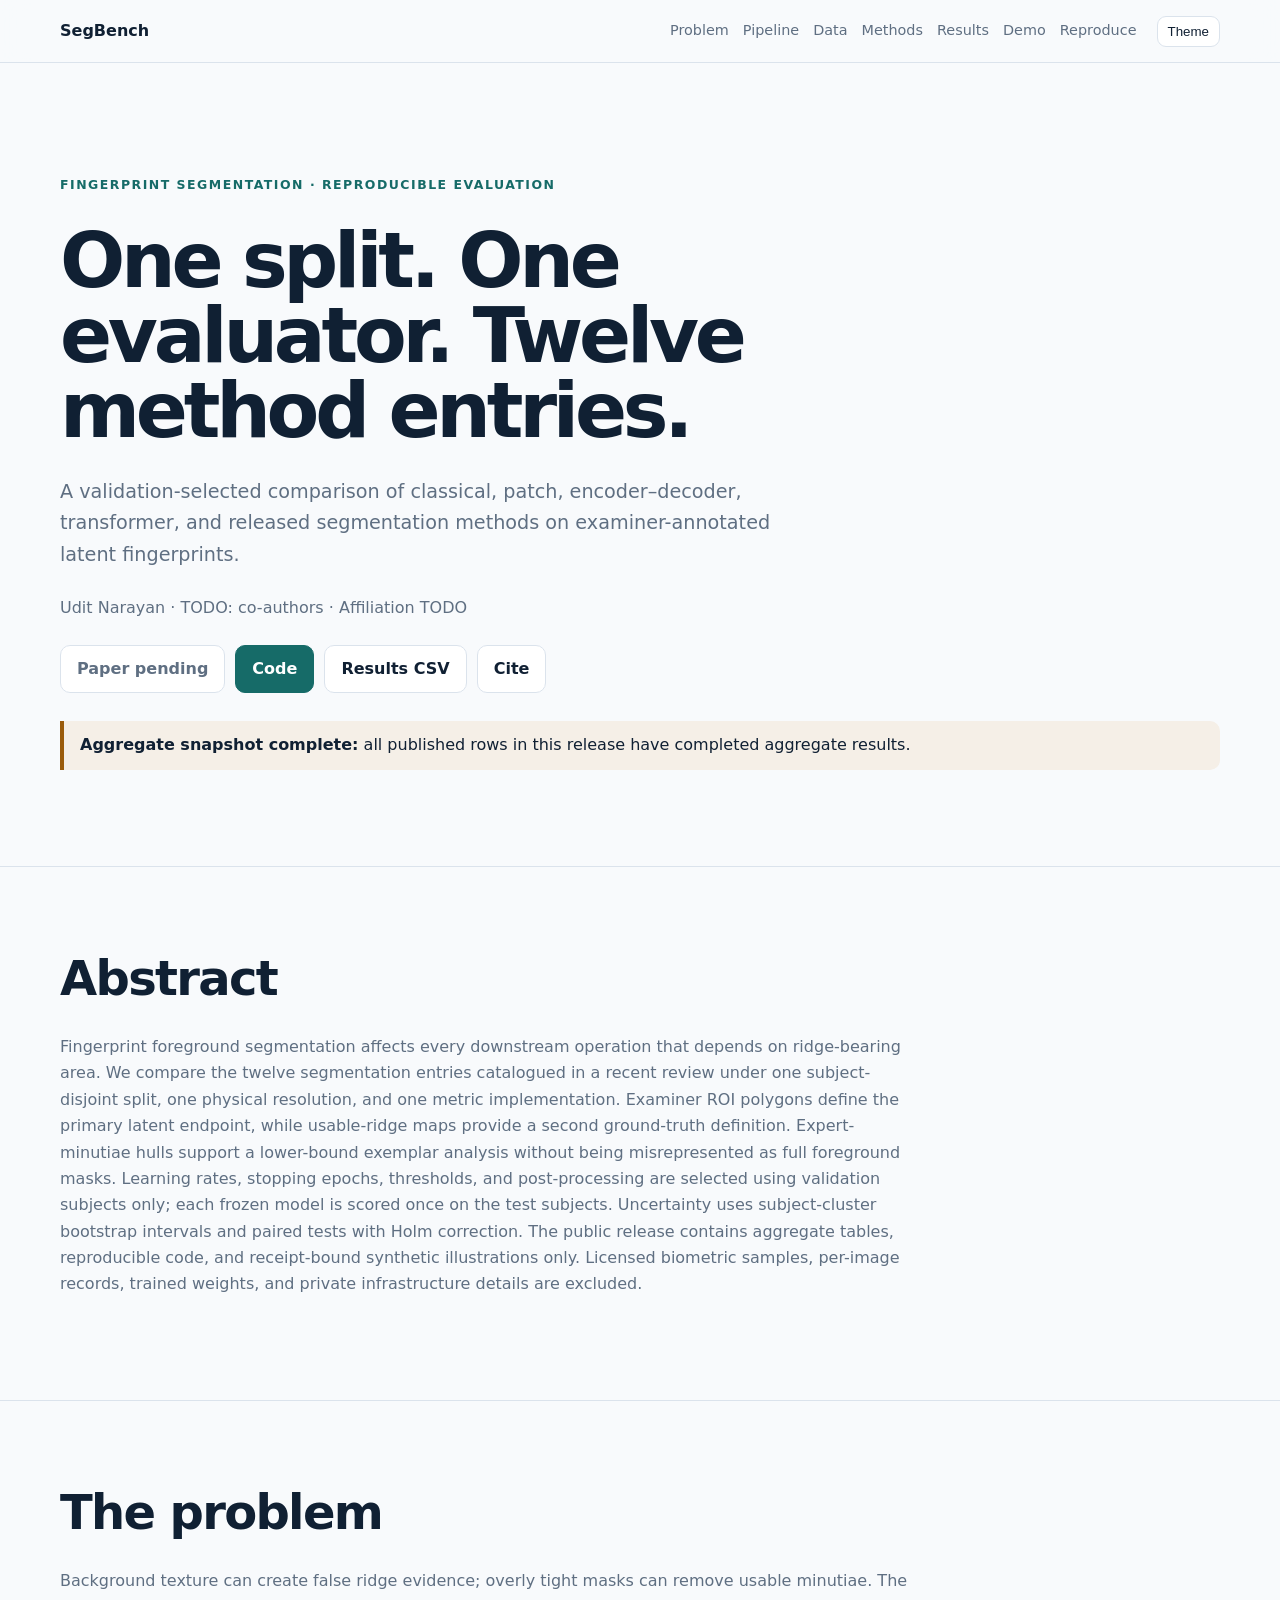
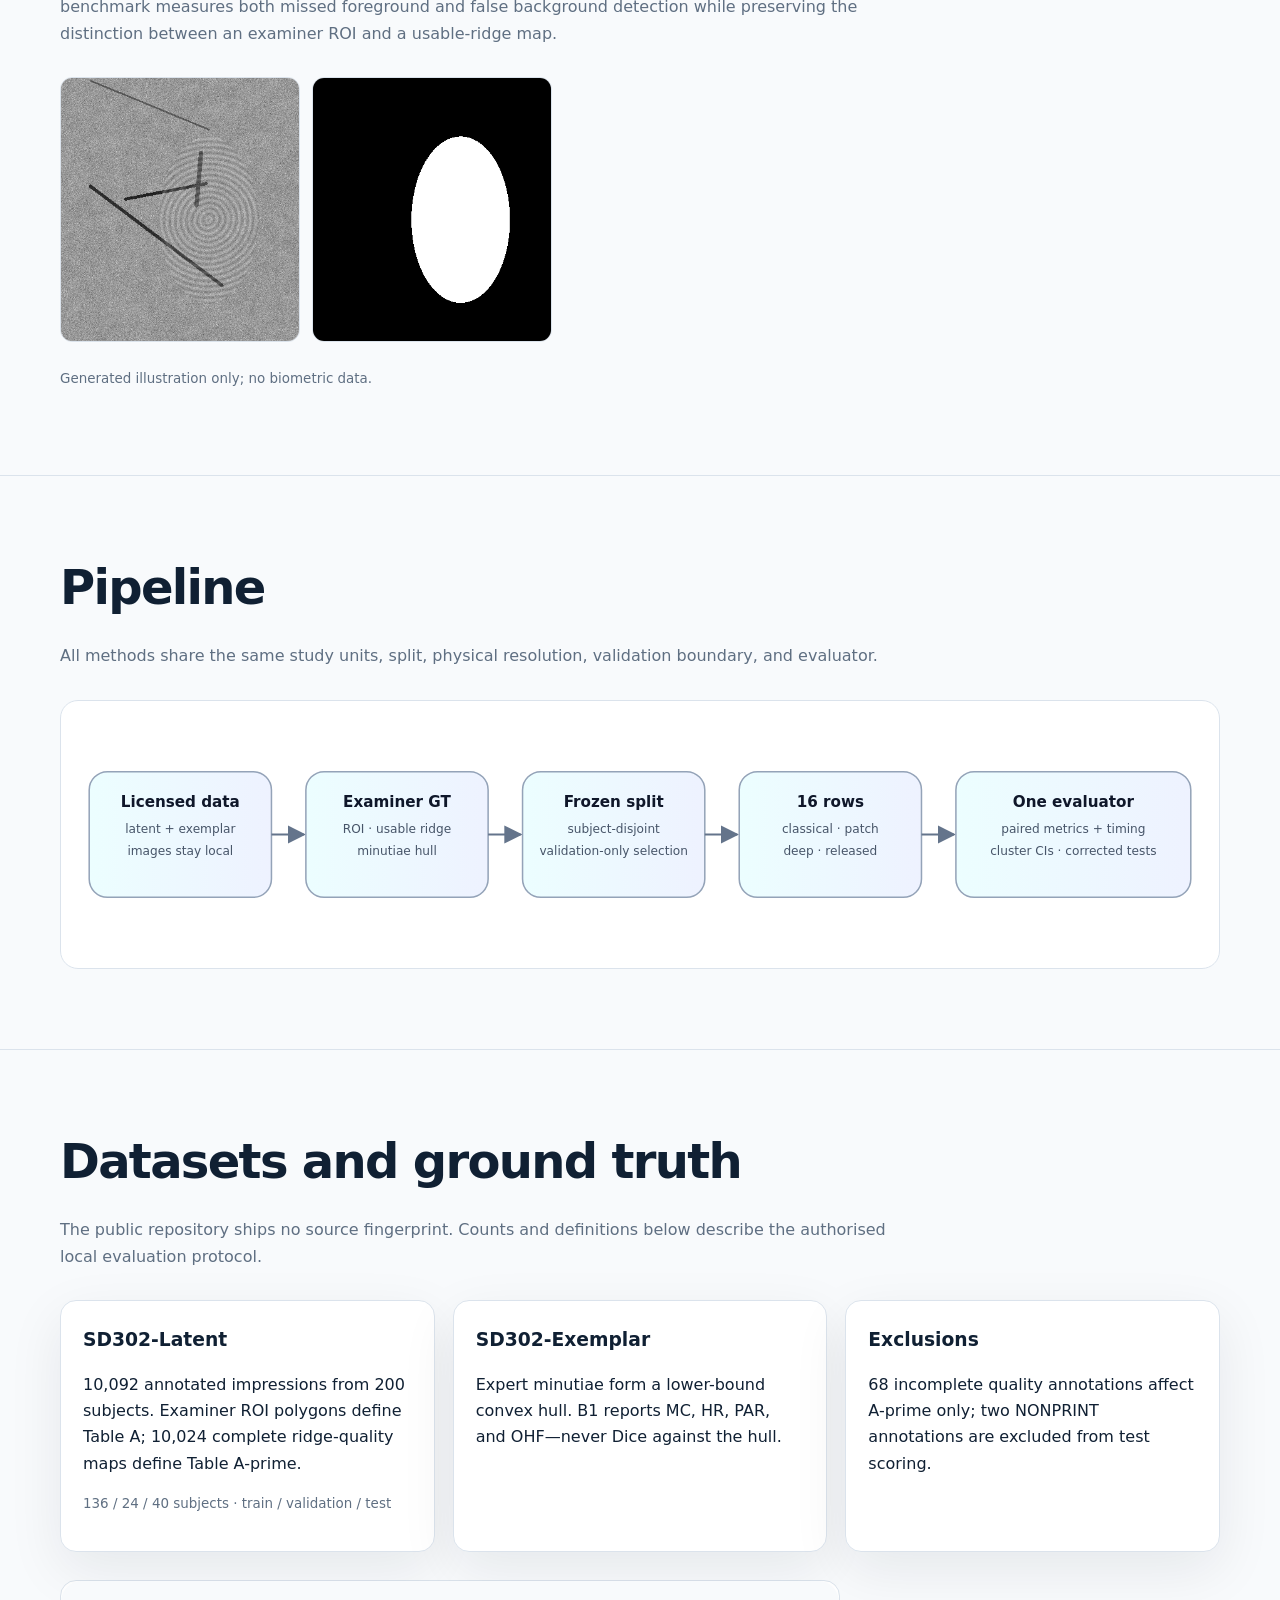
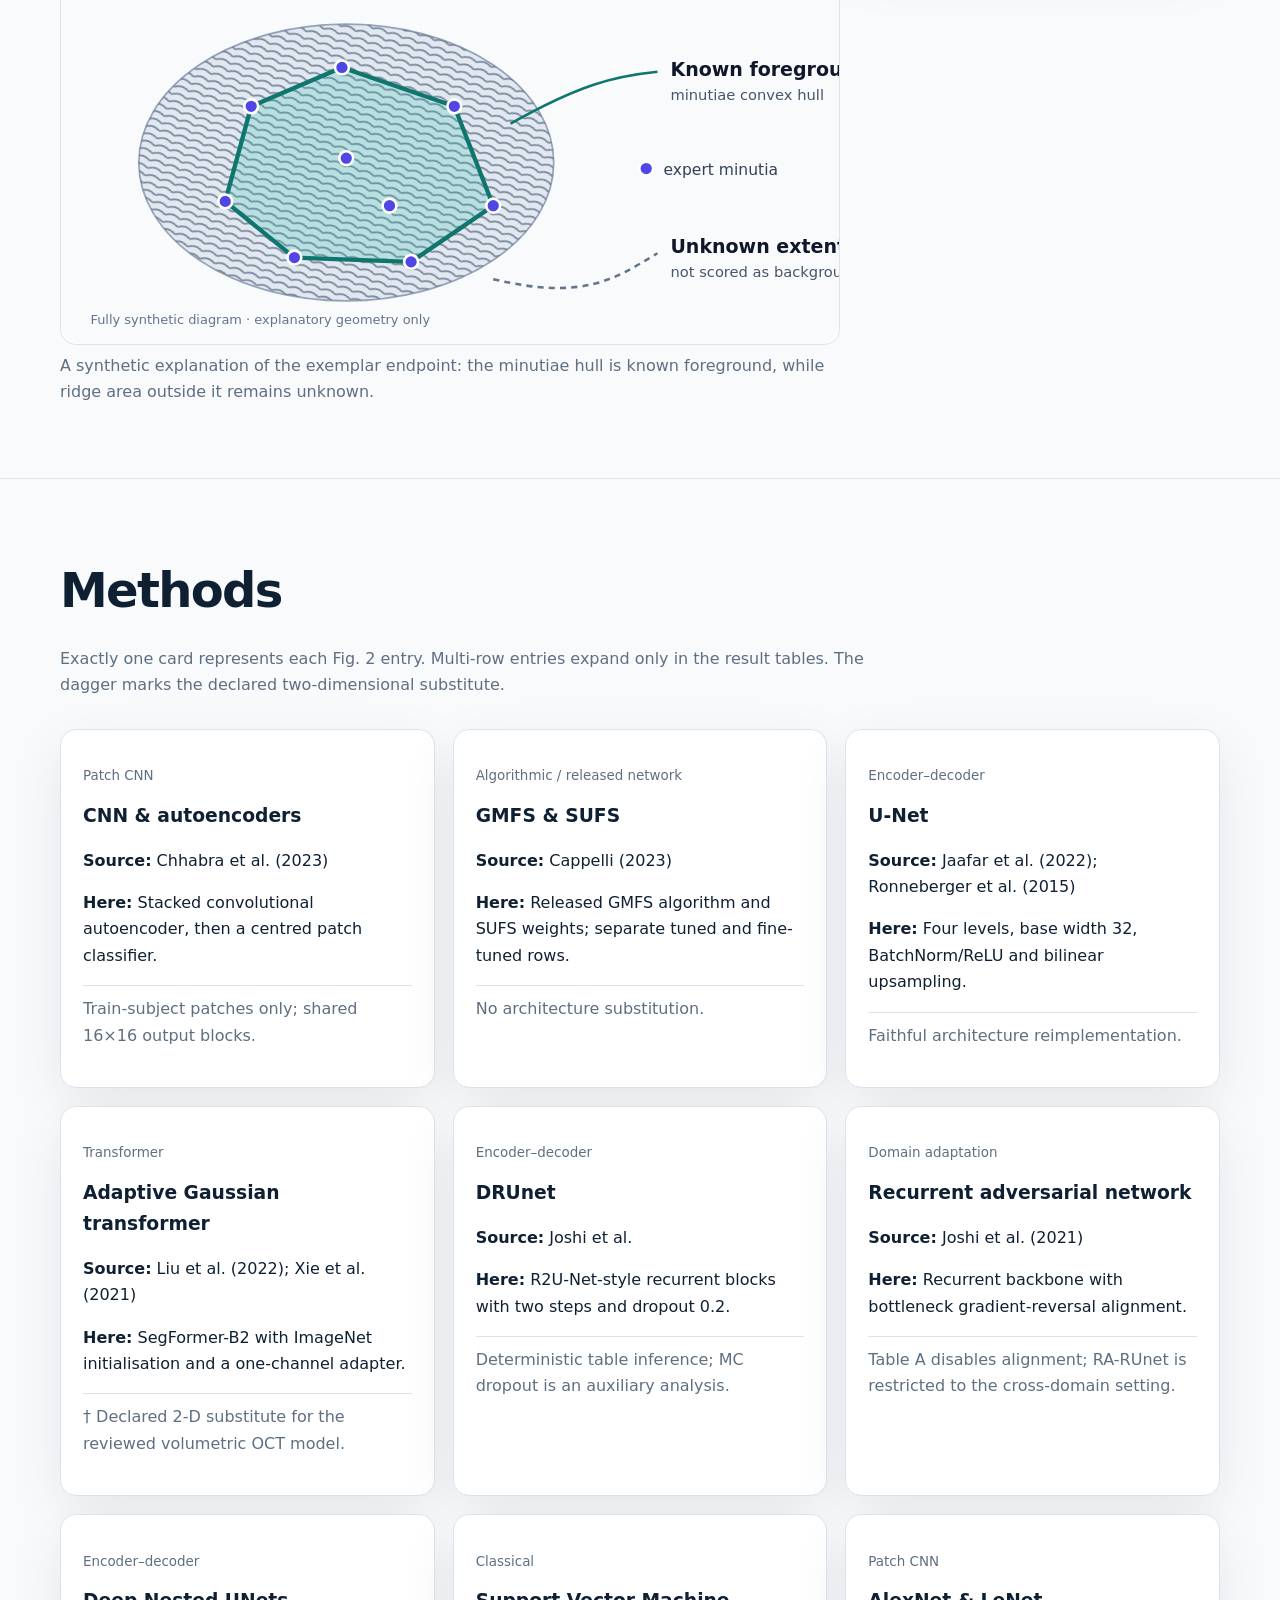
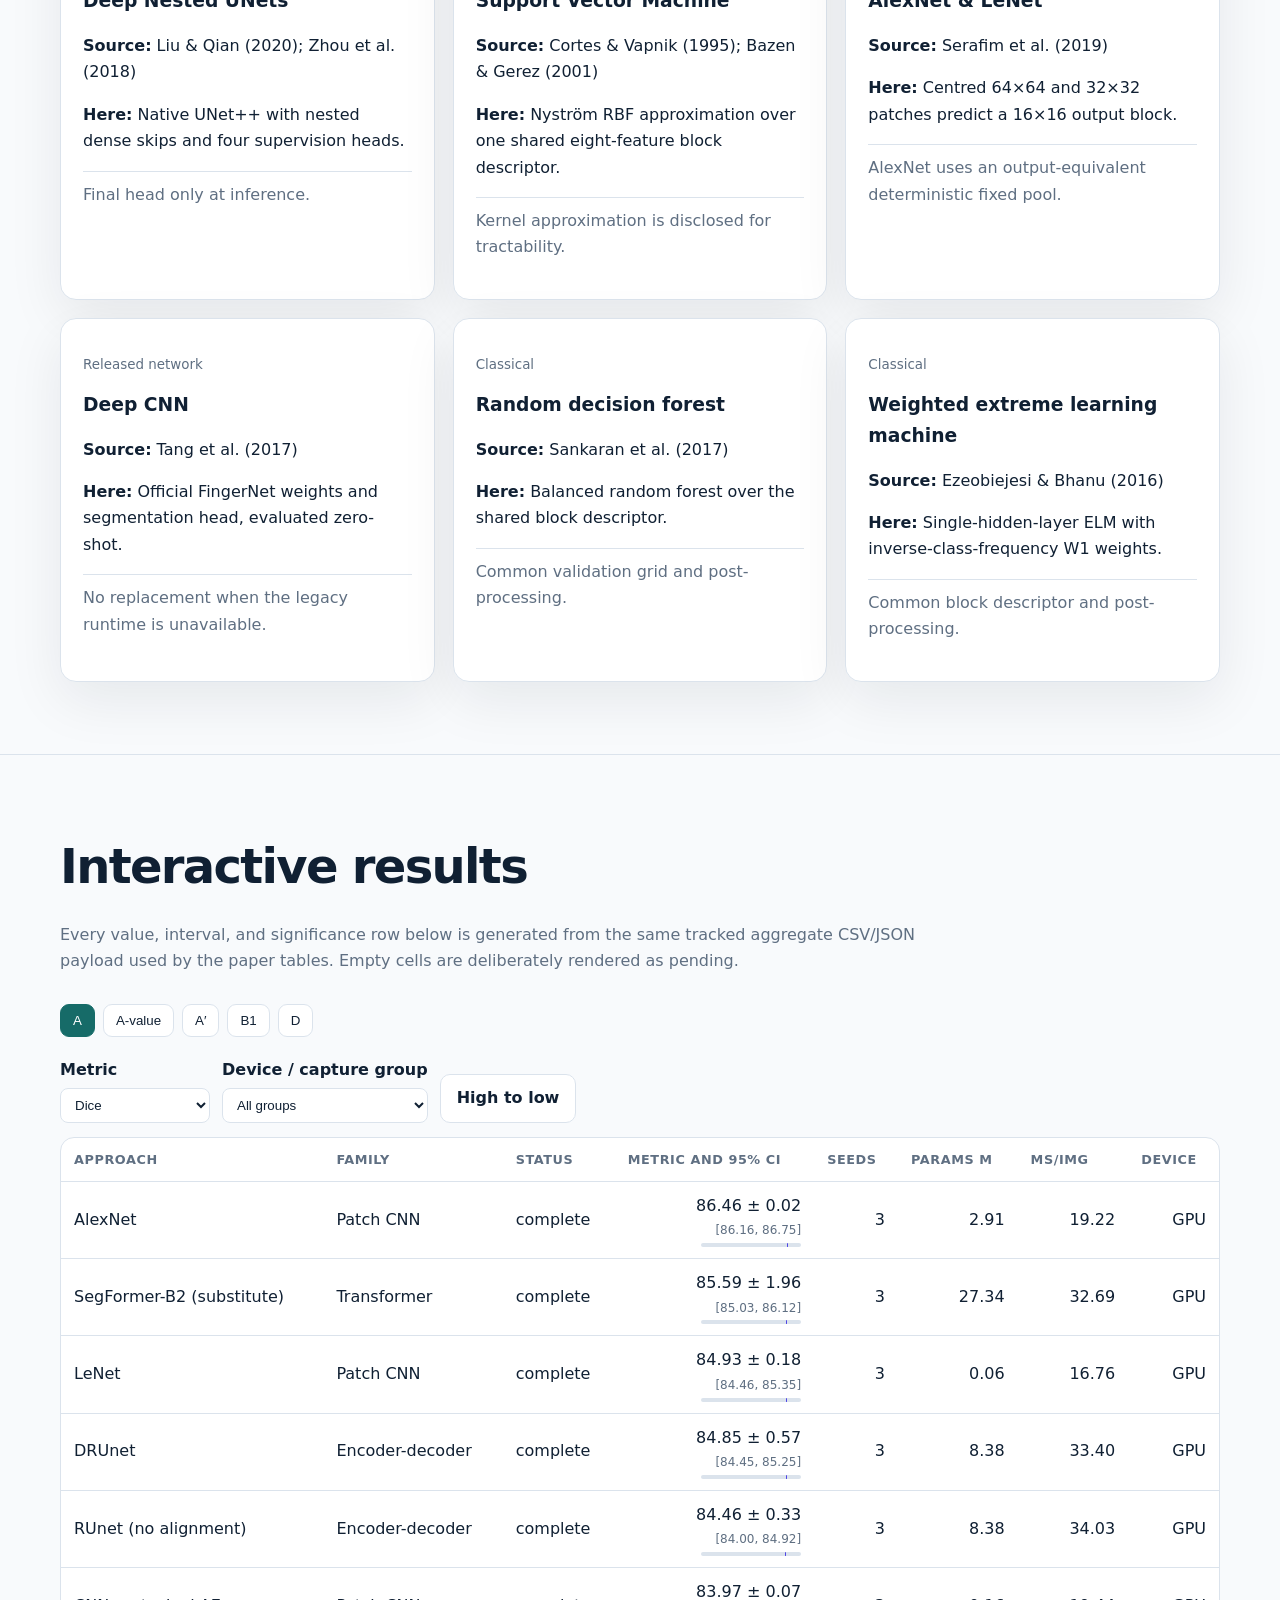
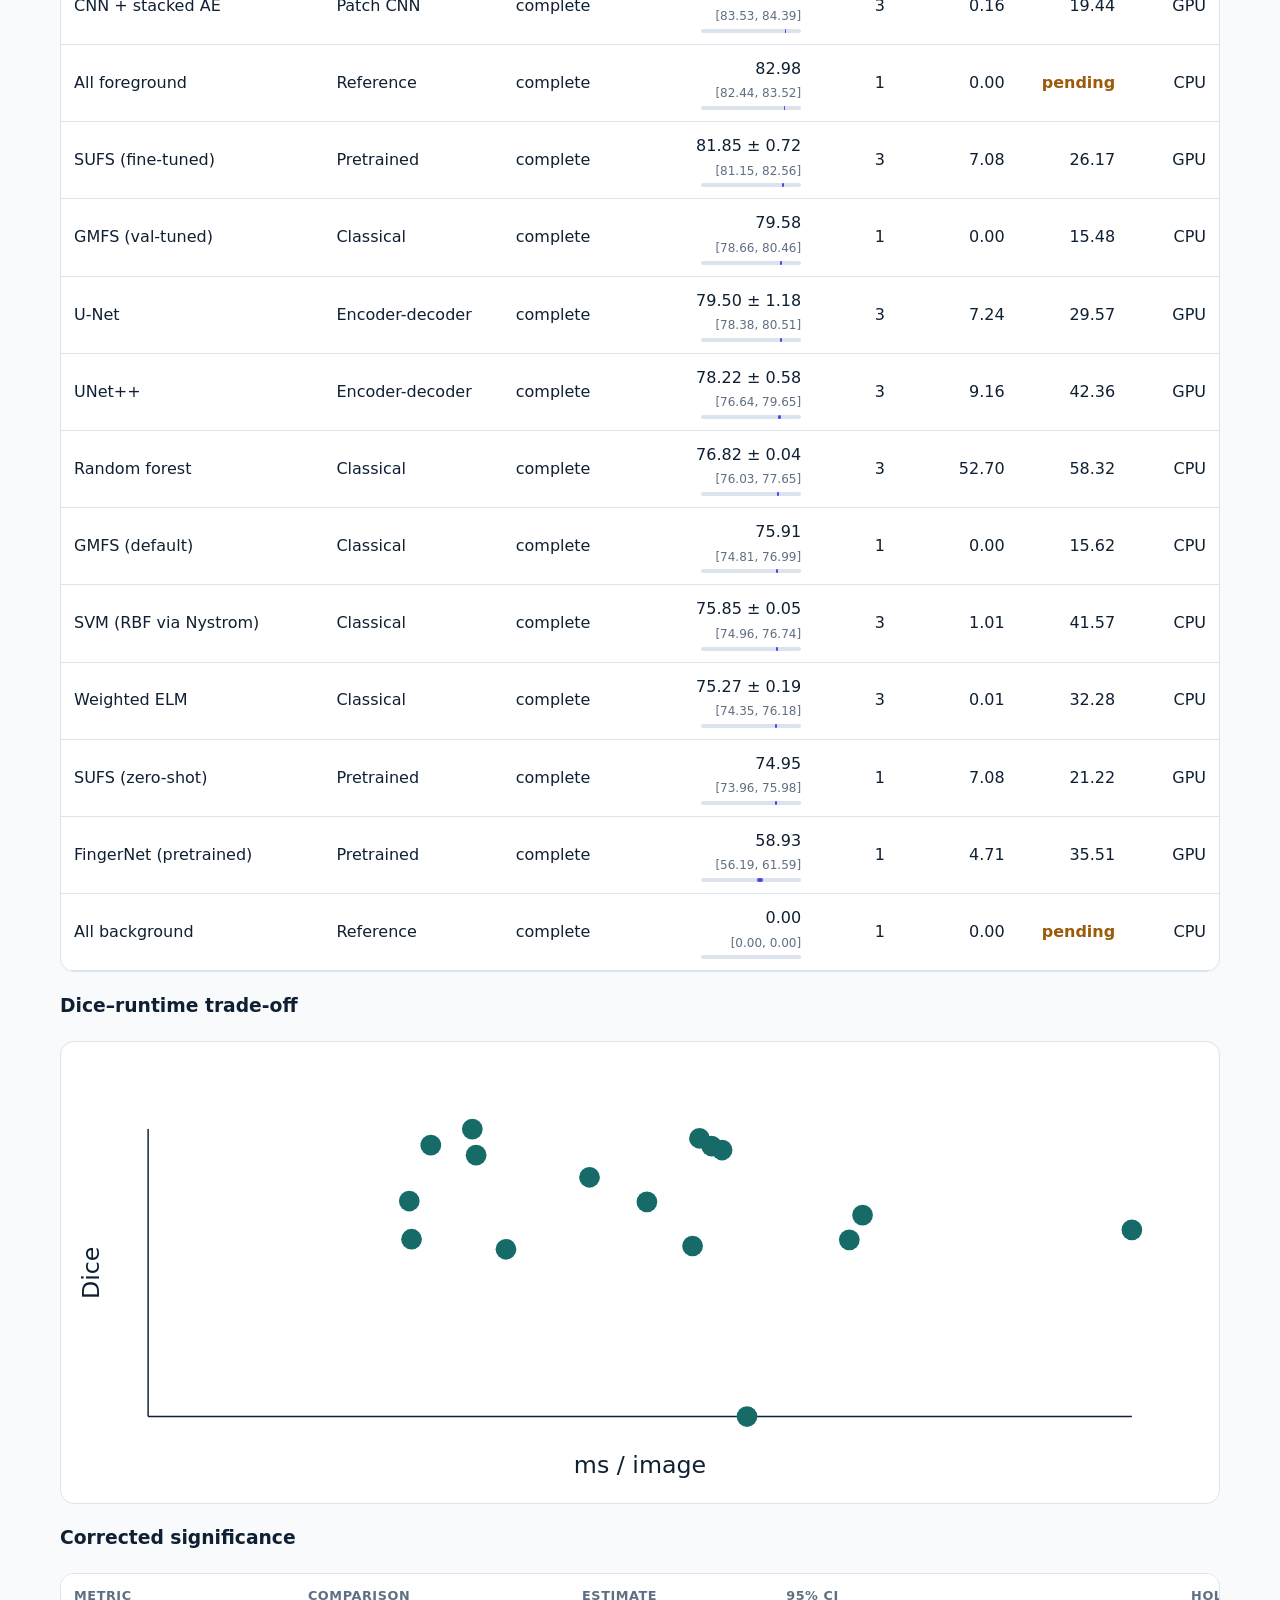
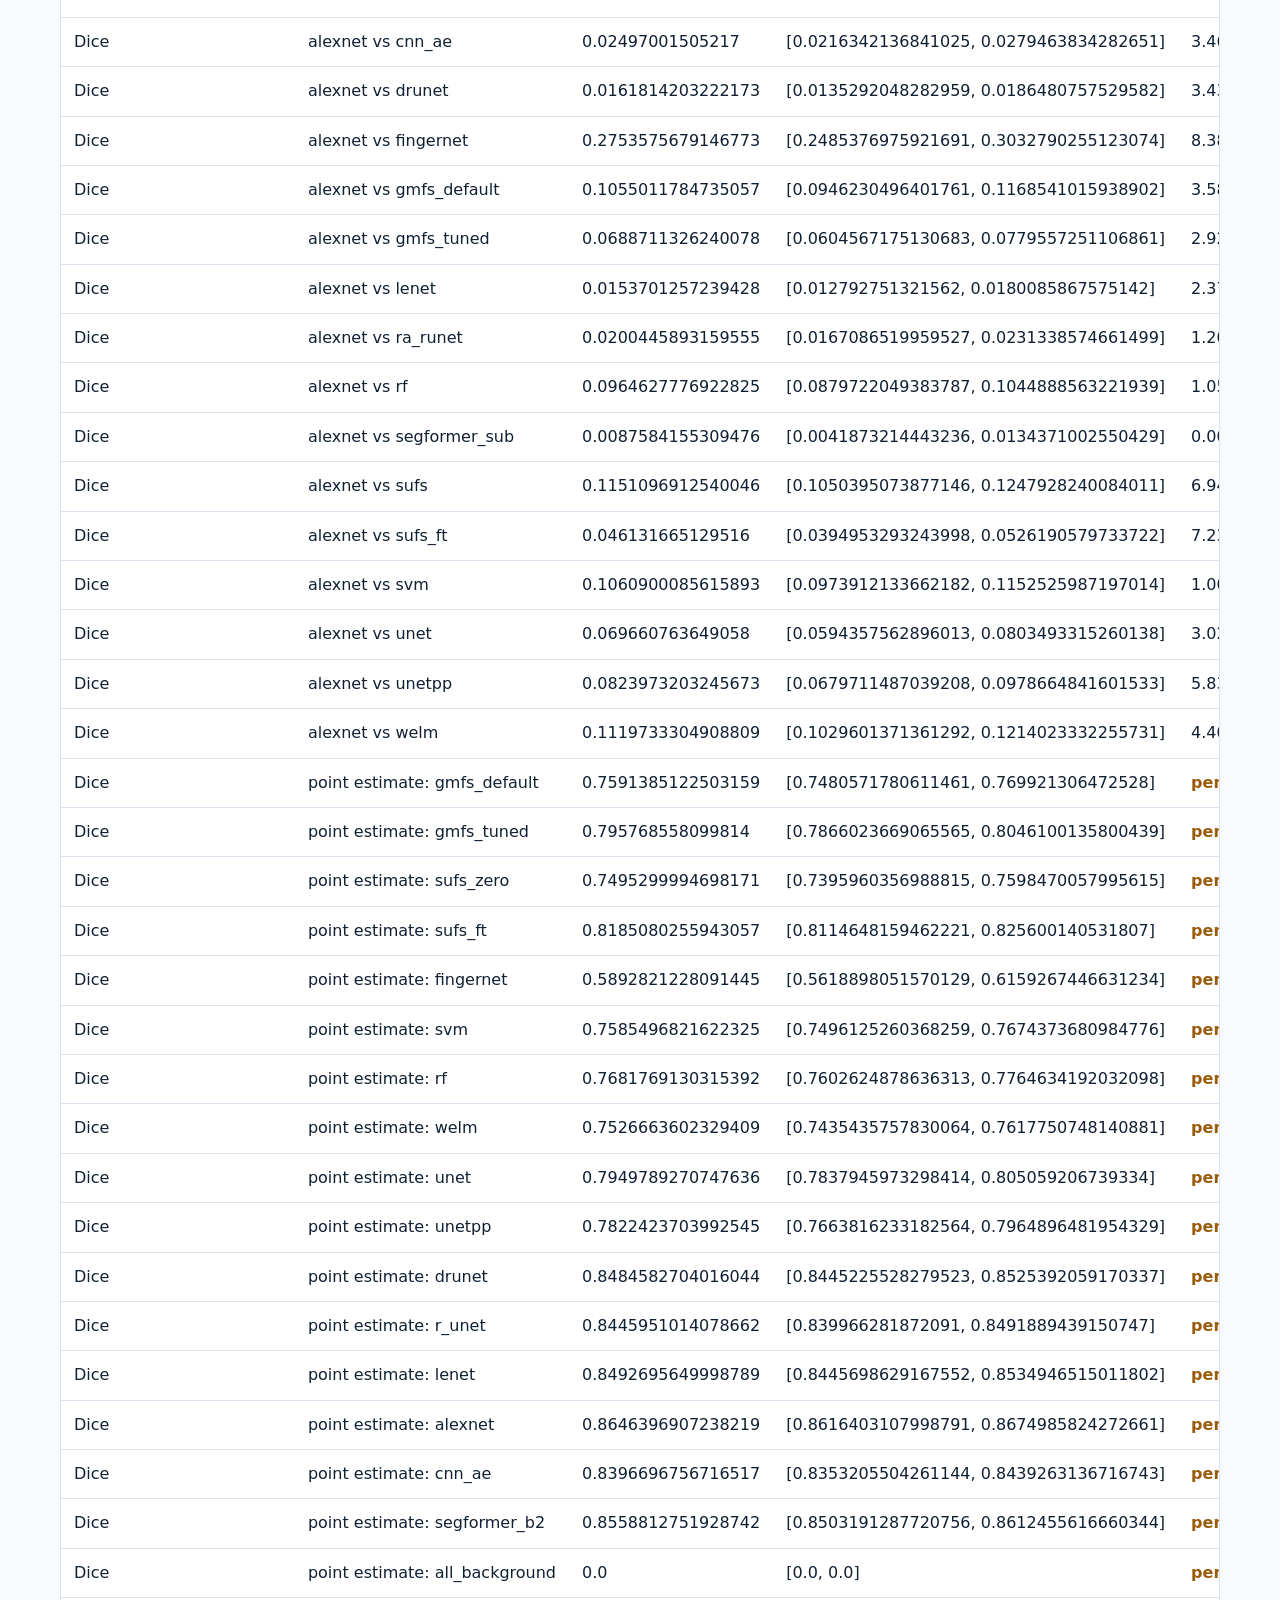
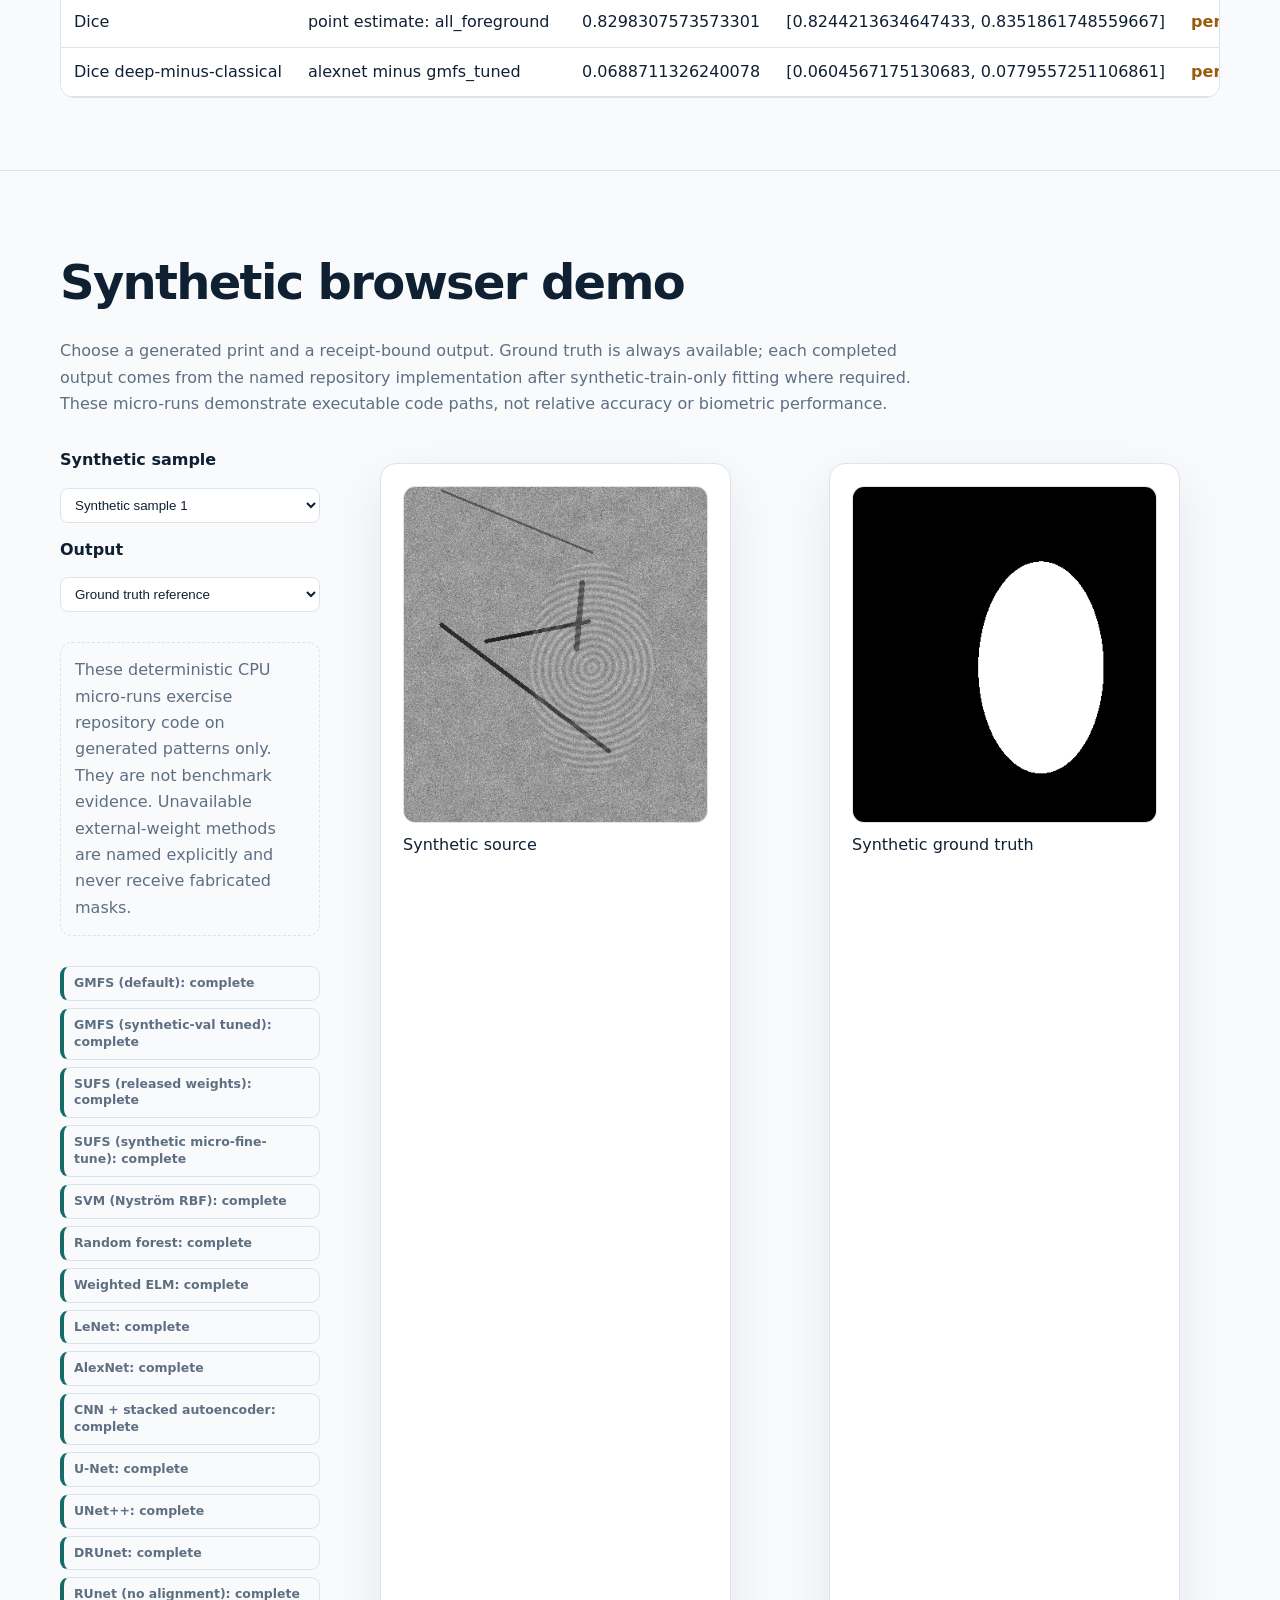
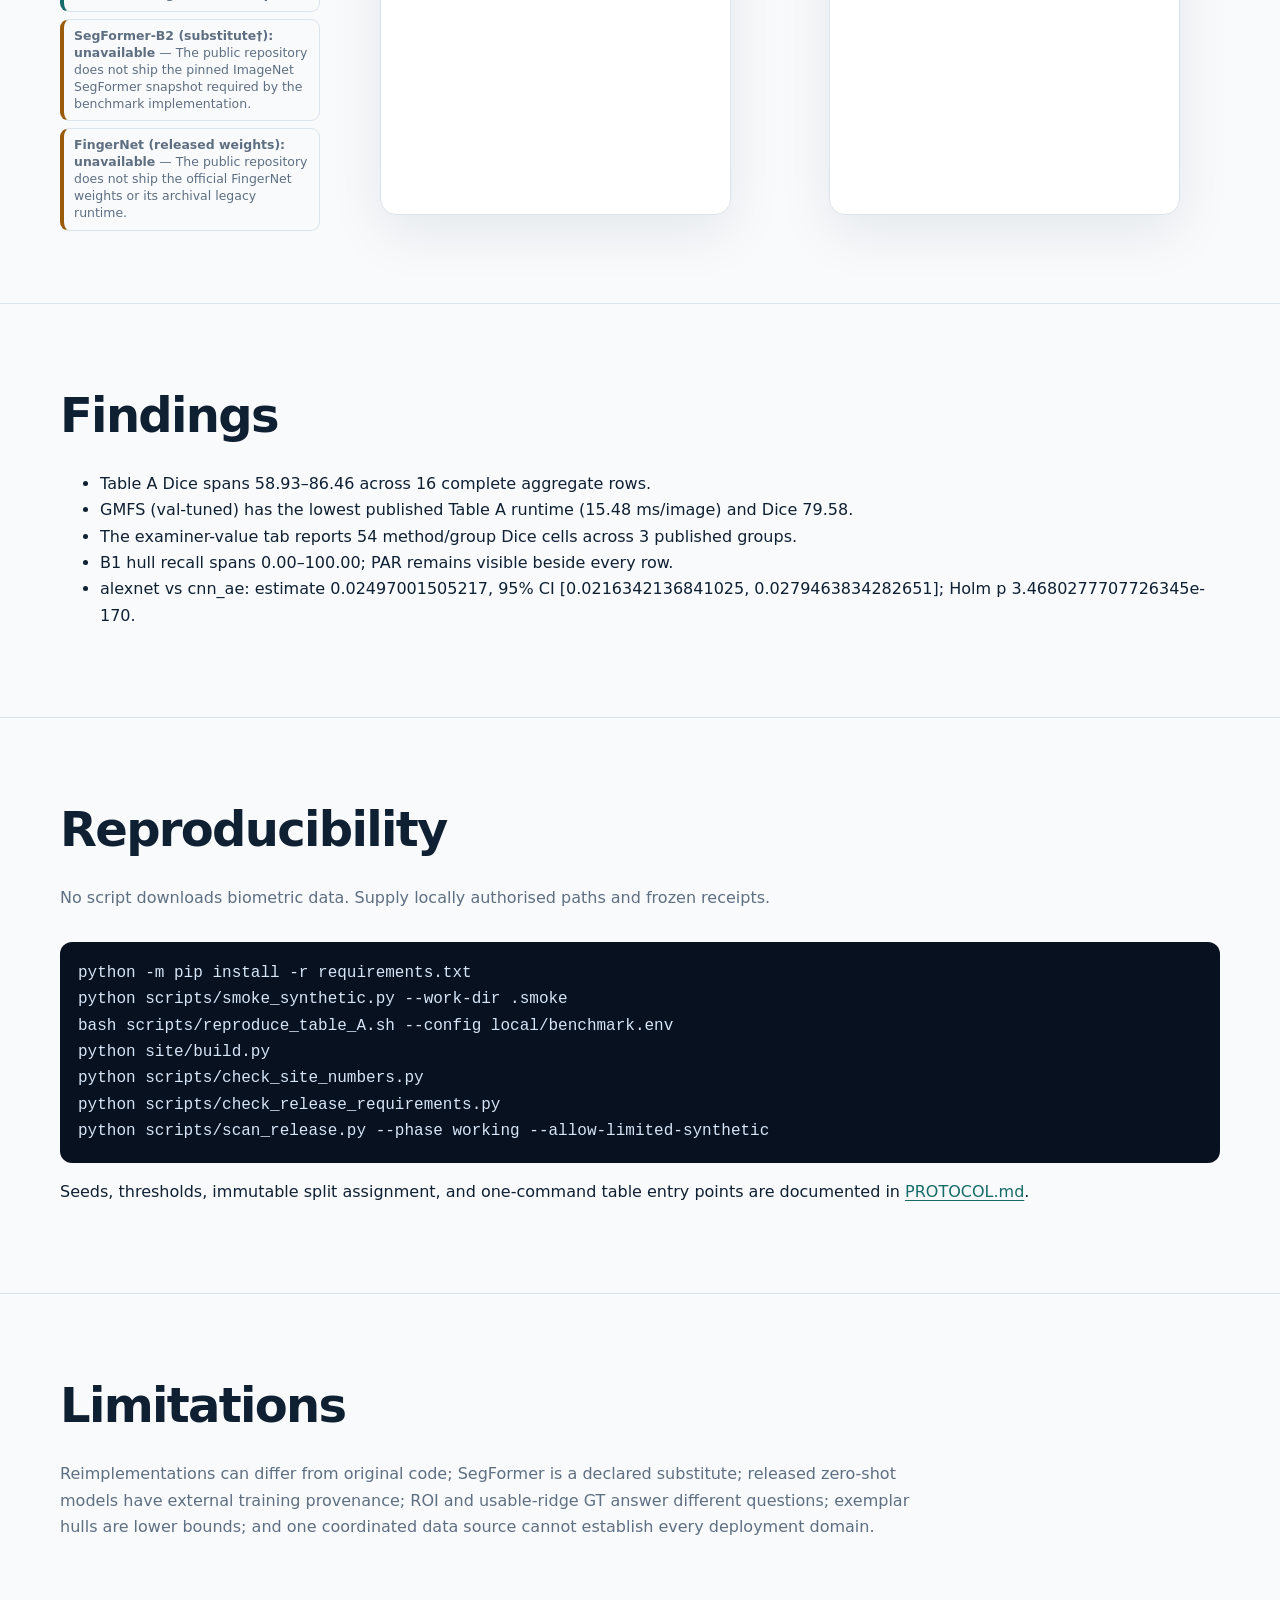
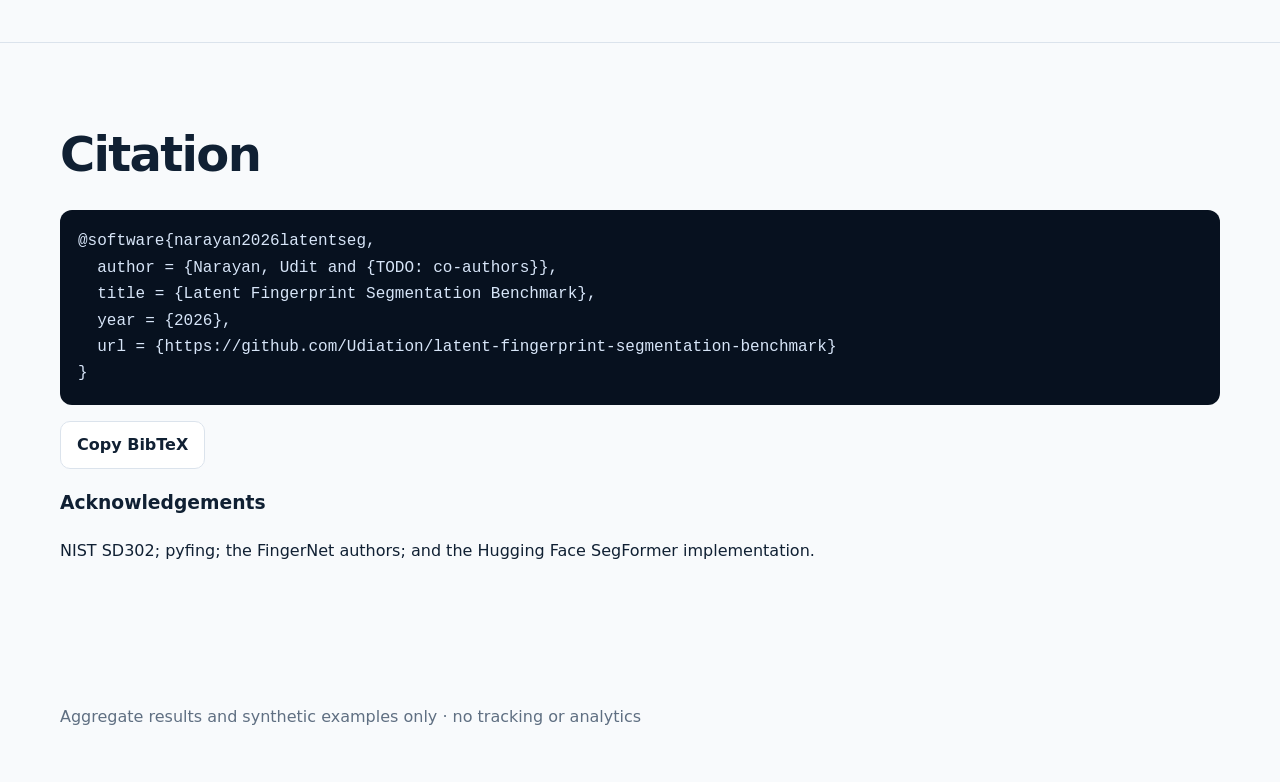
==== commit d80c2305: "Publish authenticated benchmark aggregates" ====
--- a/site/index.html
+++ b/site/index.html
@@ -1,7 +1,7 @@
 <!doctype html>
 <html lang="en"><head><meta charset="utf-8"><meta name="viewport" content="width=device-width,initial-scale=1"><meta name="segbench-public-safe" content="1"><title>Latent Fingerprint Segmentation Benchmark</title><meta name="description" content="A reproducible subject-disjoint benchmark of fingerprint foreground segmentation methods."><link rel="icon" href="assets/favicon.svg" type="image/svg+xml"><link rel="stylesheet" href="assets/style.css"></head>
 <body><header class="top"><nav class="wrap nav" aria-label="Main"><a class="brand" href="#top">SegBench</a><div class="nav-links"><a href="#problem">Problem</a><a href="#pipeline">Pipeline</a><a href="#datasets">Data</a><a href="#methods">Methods</a><a href="#results">Results</a><a href="#demo">Demo</a><a href="#reproduce">Reproduce</a></div><button id="theme-toggle" class="theme" aria-label="Toggle colour theme">Theme</button></nav></header>
-<main id="top"><section class="hero"><div class="wrap"><p class="eyebrow">Fingerprint segmentation · reproducible evaluation</p><h1>One split. One evaluator. Twelve method entries.</h1><p class="lede">A validation-selected comparison of classical, patch, encoder–decoder, transformer, and released segmentation methods on examiner-annotated latent fingerprints.</p><p class="authors">Udit Narayan · TODO: co-authors · Affiliation TODO</p><div class="buttons"><span class="button" aria-disabled="true">Paper pending</span><a class="button primary" href="https://github.com/Udiation/latent-fingerprint-segmentation-benchmark">Code</a><a class="button" href="assets/results/public_results.csv">Results CSV</a><a class="button" href="#citation">Cite</a></div><p class="status"><strong>v1.0 provisional snapshot:</strong> 107 aggregate rows are complete and 21 remain pending. Missing values are not inferred; v1.1 will refresh this page from the next authenticated aggregate bundle.</p></div></section>
+<main id="top"><section class="hero"><div class="wrap"><p class="eyebrow">Fingerprint segmentation · reproducible evaluation</p><h1>One split. One evaluator. Twelve method entries.</h1><p class="lede">A validation-selected comparison of classical, patch, encoder–decoder, transformer, and released segmentation methods on examiner-annotated latent fingerprints.</p><p class="authors">Udit Narayan · TODO: co-authors · Affiliation TODO</p><div class="buttons"><span class="button" aria-disabled="true">Paper pending</span><a class="button primary" href="https://github.com/Udiation/latent-fingerprint-segmentation-benchmark">Code</a><a class="button" href="assets/results/public_results.csv">Results CSV</a><a class="button" href="#citation">Cite</a></div><p class="status"><strong>Aggregate snapshot complete:</strong> all published rows in this release have completed aggregate results.</p></div></section>
 <section class="section" id="abstract"><div class="wrap"><h2>Abstract</h2><p class="section-intro">Fingerprint foreground segmentation affects every downstream operation that depends on ridge-bearing area. We compare the twelve segmentation entries catalogued in a recent review under one subject-disjoint split, one physical resolution, and one metric implementation. Examiner ROI polygons define the primary latent endpoint, while usable-ridge maps provide a second ground-truth definition. Expert-minutiae hulls support a lower-bound exemplar analysis without being misrepresented as full foreground masks. Learning rates, stopping epochs, thresholds, and post-processing are selected using validation subjects only; each frozen model is scored once on the test subjects. Uncertainty uses subject-cluster bootstrap intervals and paired tests with Holm correction. The public release contains aggregate tables, reproducible code, and receipt-bound synthetic illustrations only. Licensed biometric samples, per-image records, trained weights, and private infrastructure details are excluded.</p></div></section>
 <section id="problem" class="section"><div class="wrap"><h2>The problem</h2><p class="section-intro">Background texture can create false ridge evidence; overly tight masks can remove usable minutiae. The benchmark measures both missed foreground and false background detection while preserving the distinction between an examiner ROI and a usable-ridge map.</p><div class="synthetic-problem"><img src="assets/synthetic/source-1.png" alt="Generated ridge-pattern example"><img src="assets/synthetic/mask-1.png" alt="Generated foreground mask"><p class="meta">Generated illustration only; no biometric data.</p></div></div></section>
 <section id="pipeline" class="section"><div class="wrap"><h2>Pipeline</h2><p class="section-intro">All methods share the same study units, split, physical resolution, validation boundary, and evaluator.</p><img class="pipeline" src="assets/pipeline.svg" alt="Benchmark pipeline from licensed data through examiner GT, subject split, methods, evaluation and statistics"></div></section>
@@ -27,4 +27,4 @@
   year = {2026},
   url = {https://github.com/Udiation/latent-fingerprint-segmentation-benchmark}
 }</pre><button id="copy-cite" class="button">Copy BibTeX</button><h3>Acknowledgements</h3><p>NIST SD302; pyfing; the FingerNet authors; and the Hugging Face SegFormer implementation.</p></div></section></main><footer class="footer"><div class="wrap">Aggregate results and synthetic examples only · no tracking or analytics</div></footer>
-<script id="public-data" type="application/json">{"schema_version":1,"results":[{"table":"A","view":"overall","group":"overall","year":"2023","method":"gmfs_default","approach":"GMFS (default)","family":"Classical","training_data":"pretrained/none","comment":"released defaults","status":"complete","seeds_completed":"1","n_images":"2010","n_subjects":"","accuracy":"0.6909979677233568","accuracy_seed_std":"","error_rate":"0.3090020322766432","error_rate_seed_std":"","dice":"0.7591385122503159","dice_seed_std":"","jaccard":"0.626070786359659","jaccard_seed_std":"","miou":"0.4638440152081948","miou_seed_std":"","mdr":"0.250639248184978","mdr_seed_std":"","fdr":"0.4372129736162635","fdr_seed_std":"","mc":"","mc_seed_std":"","hr":"","hr_seed_std":"","par":"","par_seed_std":"","ohf":"","ohf_seed_std":"","params_m":"0.0","params_m_seed_std":"","ms_per_img":"15.617597262046084","ms_per_img_seed_std":"","device":"CPU","ci_lower":"","ci_upper":""},{"table":"A_value","view":"examiner_value","group":"VALUE","year":"2023","method":"gmfs_default","approach":"GMFS (default)","family":"Classical","training_data":"pretrained/none","comment":"released defaults","status":"complete","seeds_completed":"1","n_images":"743","n_subjects":"","accuracy":"0.6943532685297171","accuracy_seed_std":"","error_rate":"0.3056467314702829","error_rate_seed_std":"","dice":"0.7573732143796744","dice_seed_std":"","jaccard":"0.6219110520863378","jaccard_seed_std":"","miou":"0.4801037645417793","miou_seed_std":"","mdr":"0.2839835832862212","mdr_seed_std":"","fdr":"0.3516325548614452","fdr_seed_std":"","mc":"","mc_seed_std":"","hr":"","hr_seed_std":"","par":"","par_seed_std":"","ohf":"","ohf_seed_std":"","params_m":"0.0","params_m_seed_std":"","ms_per_img":"15.617597262046084","ms_per_img_seed_std":"","device":"CPU","ci_lower":"","ci_upper":""},{"table":"A_value","view":"examiner_value","group":"LIMITED","year":"2023","method":"gmfs_default","approach":"GMFS (default)","family":"Classical","training_data":"pretrained/none","comment":"released defaults","status":"complete","seeds_completed":"1","n_images":"336","n_subjects":"","accuracy":"0.6838359585440307","accuracy_seed_std":"","error_rate":"0.3161640414559692","error_rate_seed_std":"","dice":"0.7558804582919314","dice_seed_std":"","jaccard":"0.6214950440136753","jaccard_seed_std":"","miou":"0.4563364219731765","miou_seed_std":"","mdr":"0.247965295584506","mdr_seed_std":"","fdr":"0.462214780862944","fdr_seed_std":"","mc":"","mc_seed_std":"","hr":"","hr_seed_std":"","par":"","par_seed_std":"","ohf":"","ohf_seed_std":"","params_m":"0.0","params_m_seed_std":"","ms_per_img":"15.617597262046084","ms_per_img_seed_std":"","device":"CPU","ci_lower":"","ci_upper":""},{"table":"A_value","view":"examiner_value","group":"NOVALUE","year":"2023","method":"gmfs_default","approach":"GMFS (default)","family":"Classical","training_data":"pretrained/none","comment":"released defaults","status":"complete","seeds_completed":"1","n_images":"922","n_subjects":"","accuracy":"0.6903652097592698","accuracy_seed_std":"","error_rate":"0.3096347902407302","error_rate_seed_std":"","dice":"0.7610240383300987","dice_seed_std":"","jaccard":"0.6301706029917897","jaccard_seed_std":"","miou":"0.4533057412729609","miou_seed_std":"","mdr":"0.2263539837595405","mdr_seed_std":"","fdr":"0.4949096991017931","fdr_seed_std":"","mc":"","mc_seed_std":"","hr":"","hr_seed_std":"","par":"","par_seed_std":"","ohf":"","ohf_seed_std":"","params_m":"0.0","params_m_seed_std":"","ms_per_img":"15.617597262046084","ms_per_img_seed_std":"","device":"CPU","ci_lower":"","ci_upper":""},{"table":"A_value","view":"examiner_value","group":"MIXED","year":"2023","method":"gmfs_default","approach":"GMFS (default)","family":"Classical","training_data":"pretrained/none","comment":"released defaults","status":"complete","seeds_completed":"1","n_images":"9","n_subjects":"","accuracy":"0.7462034597251404","accuracy_seed_std":"","error_rate":"0.2537965402748596","error_rate_seed_std":"","dice":"0.8333460013996726","dice_seed_std":"","jaccard":"0.720304237304513","jaccard_seed_std":"","miou":"0.4813824752524727","miou_seed_std":"","mdr":"0.085597125272572","mdr_seed_std":"","fdr":"0.6896555133573371","fdr_seed_std":"","mc":"","mc_seed_std":"","hr":"","hr_seed_std":"","par":"","par_seed_std":"","ohf":"","ohf_seed_std":"","params_m":"0.0","params_m_seed_std":"","ms_per_img":"15.617597262046084","ms_per_img_seed_std":"","device":"CPU","ci_lower":"","ci_upper":""},{"table":"A_prime","view":"overall","group":"overall","year":"2023","method":"gmfs_default","approach":"GMFS (default)","family":"Classical","training_data":"pretrained/none","comment":"released defaults","status":"complete","seeds_completed":"1","n_images":"2009","n_subjects":"","accuracy":"0.7535902708273129","accuracy_seed_std":"","error_rate":"0.246409729172687","error_rate_seed_std":"","dice":"0.7965340044145707","dice_seed_std":"","jaccard":"0.6787019311162034","jaccard_seed_std":"","miou":"0.577705433869012","miou_seed_std":"","mdr":"0.1328660600094874","mdr_seed_std":"","fdr":"0.4130574463751152","fdr_seed_std":"","mc":"","mc_seed_std":"","hr":"","hr_seed_std":"","par":"","par_seed_std":"","ohf":"","ohf_seed_std":"","params_m":"0.0","params_m_seed_std":"","ms_per_img":"15.617597262046084","ms_per_img_seed_std":"","device":"CPU","ci_lower":"","ci_upper":""},{"table":"A","view":"overall","group":"overall","year":"2023","method":"gmfs_tuned","approach":"GMFS (val-tuned)","family":"Classical","training_data":"pretrained/none","comment":"four parameters selected on validation","status":"complete","seeds_completed":"1","n_images":"2010","n_subjects":"","accuracy":"0.7135508707743347","accuracy_seed_std":"","error_rate":"0.2864491292256654","error_rate_seed_std":"","dice":"0.795768558099814","dice_seed_std":"","jaccard":"0.6719146604373801","jaccard_seed_std":"","miou":"0.450747718673548","miou_seed_std":"","mdr":"0.1556042133645381","mdr_seed_std":"","fdr":"0.6092571038959417","fdr_seed_std":"","mc":"","mc_seed_std":"","hr":"","hr_seed_std":"","par":"","par_seed_std":"","ohf":"","ohf_seed_std":"","params_m":"0.0","params_m_seed_std":"","ms_per_img":"15.48309818104799","ms_per_img_seed_std":"","device":"CPU","ci_lower":"","ci_upper":""},{"table":"A_value","view":"examiner_value","group":"VALUE","year":"2023","method":"gmfs_tuned","approach":"GMFS (val-tuned)","family":"Classical","training_data":"pretrained/none","comment":"four parameters selected on validation","status":"complete","seeds_completed":"1","n_images":"743","n_subjects":"","accuracy":"0.7120819565700376","accuracy_seed_std":"","error_rate":"0.2879180434299625","error_rate_seed_std":"","dice":"0.7885957251082837","dice_seed_std":"","jaccard":"0.6617501495234503","jaccard_seed_std":"","miou":"0.466202374039084","miou_seed_std":"","mdr":"0.1966182682515813","mdr_seed_std":"","fdr":"0.5169778024498534","fdr_seed_std":"","mc":"","mc_seed_std":"","hr":"","hr_seed_std":"","par":"","par_seed_std":"","ohf":"","ohf_seed_std":"","params_m":"0.0","params_m_seed_std":"","ms_per_img":"15.48309818104799","ms_per_img_seed_std":"","device":"CPU","ci_lower":"","ci_upper":""},{"table":"A_value","view":"examiner_value","group":"LIMITED","year":"2023","method":"gmfs_tuned","approach":"GMFS (val-tuned)","family":"Classical","training_data":"pretrained/none","comment":"four parameters selected on validation","status":"complete","seeds_completed":"1","n_images":"336","n_subjects":"","accuracy":"0.7071523796087147","accuracy_seed_std":"","error_rate":"0.2928476203912852","error_rate_seed_std":"","dice":"0.7931199366669566","dice_seed_std":"","jaccard":"0.667523274803295","jaccard_seed_std":"","miou":"0.4422630217319741","miou_seed_std":"","mdr":"0.1525697203460727","mdr_seed_std":"","fdr":"0.6341790246435126","fdr_seed_std":"","mc":"","mc_seed_std":"","hr":"","hr_seed_std":"","par":"","par_seed_std":"","ohf":"","ohf_seed_std":"","params_m":"0.0","params_m_seed_std":"","ms_per_img":"15.48309818104799","ms_per_img_seed_std":"","device":"CPU","ci_lower":"","ci_upper":""},{"table":"A_value","view":"examiner_value","group":"NOVALUE","year":"2023","method":"gmfs_tuned","approach":"GMFS (val-tuned)","family":"Classical","training_data":"pretrained/none","comment":"four parameters selected on validation","status":"complete","seeds_completed":"1","n_images":"922","n_subjects":"","accuracy":"0.7167947610967593","accuracy_seed_std":"","error_rate":"0.2832052389032406","error_rate_seed_std":"","dice":"0.8021052407968762","dice_seed_std":"","jaccard":"0.6811890080966714","jaccard_seed_std":"","miou":"0.4415961794868111","miou_seed_std":"","mdr":"0.1247497798348347","mdr_seed_std":"","fdr":"0.6726089558625997","fdr_seed_std":"","mc":"","mc_seed_std":"","hr":"","hr_seed_std":"","par":"","par_seed_std":"","ohf":"","ohf_seed_std":"","params_m":"0.0","params_m_seed_std":"","ms_per_img":"15.48309818104799","ms_per_img_seed_std":"","device":"CPU","ci_lower":"","ci_upper":""},{"table":"A_value","view":"examiner_value","group":"MIXED","year":"2023","method":"gmfs_tuned","approach":"GMFS (val-tuned)","family":"Classical","training_data":"pretrained/none","comment":"four parameters selected on validation","status":"complete","seeds_completed":"1","n_images":"9","n_subjects":"","accuracy":"0.741376360570476","accuracy_seed_std":"","error_rate":"0.2586236394295239","error_rate_seed_std":"","dice":"0.8376496989282062","dice_seed_std":"","jaccard":"0.724891176019148","jaccard_seed_std":"","miou":"0.4291664260010016","miou_seed_std":"","mdr":"0.0438191675332011","mdr_seed_std":"","fdr":"0.8412678030482417","fdr_seed_std":"","mc":"","mc_seed_std":"","hr":"","hr_seed_std":"","par":"","par_seed_std":"","ohf":"","ohf_seed_std":"","params_m":"0.0","params_m_seed_std":"","ms_per_img":"15.48309818104799","ms_per_img_seed_std":"","device":"CPU","ci_lower":"","ci_upper":""},{"table":"A_prime","view":"overall","group":"overall","year":"2023","method":"gmfs_tuned","approach":"GMFS (val-tuned)","family":"Classical","training_data":"pretrained/none","comment":"four parameters selected on validation","status":"complete","seeds_completed":"1","n_images":"2009","n_subjects":"","accuracy":"0.7130826921143396","accuracy_seed_std":"","error_rate":"0.2869173078856604","error_rate_seed_std":"","dice":"0.7835522484440209","dice_seed_std":"","jaccard":"0.6611154575795055","jaccard_seed_std":"","miou":"0.5075911063184604","miou_seed_std":"","mdr":"0.0680343903299995","mdr_seed_std":"","fdr":"0.5898485411954494","fdr_seed_std":"","mc":"","mc_seed_std":"","hr":"","hr_seed_std":"","par":"","par_seed_std":"","ohf":"","ohf_seed_std":"","params_m":"0.0","params_m_seed_std":"","ms_per_img":"15.48309818104799","ms_per_img_seed_std":"","device":"CPU","ci_lower":"","ci_upper":""},{"table":"A","view":"overall","group":"overall","year":"2023","method":"sufs_zero","approach":"SUFS (zero-shot)","family":"Pretrained","training_data":"External live-scan data (original authors)","comment":"Released PyFing weights; zero-shot","status":"complete","seeds_completed":"1","n_images":"2010","n_subjects":"","accuracy":"0.6861733599729483","accuracy_seed_std":"","error_rate":"0.3138266400270517","error_rate_seed_std":"","dice":"0.7495299994698171","dice_seed_std":"","jaccard":"0.617042125344963","jaccard_seed_std":"","miou":"0.4714521290880808","miou_seed_std":"","mdr":"0.2700376263440395","mdr_seed_std":"","fdr":"0.3913007512963428","fdr_seed_std":"","mc":"","mc_seed_std":"","hr":"","hr_seed_std":"","par":"","par_seed_std":"","ohf":"","ohf_seed_std":"","params_m":"7.083793","params_m_seed_std":"","ms_per_img":"21.21511639897429","ms_per_img_seed_std":"","device":"GPU","ci_lower":"","ci_upper":""},{"table":"A_value","view":"examiner_value","group":"VALUE","year":"2023","method":"sufs_zero","approach":"SUFS (zero-shot)","family":"Pretrained","training_data":"External live-scan data (original authors)","comment":"Released PyFing weights; zero-shot","status":"complete","seeds_completed":"1","n_images":"743","n_subjects":"","accuracy":"0.6869383218712393","accuracy_seed_std":"","error_rate":"0.3130616781287607","error_rate_seed_std":"","dice":"0.749641366046716","dice_seed_std":"","jaccard":"0.6138159164152184","jaccard_seed_std":"","miou":"0.4810953484415878","miou_seed_std":"","mdr":"0.2962460842357874","mdr_seed_std":"","fdr":"0.3300198465299234","fdr_seed_std":"","mc":"","mc_seed_std":"","hr":"","hr_seed_std":"","par":"","par_seed_std":"","ohf":"","ohf_seed_std":"","params_m":"7.083793","params_m_seed_std":"","ms_per_img":"21.21511639897429","ms_per_img_seed_std":"","device":"GPU","ci_lower":"","ci_upper":""},{"table":"A_value","view":"examiner_value","group":"LIMITED","year":"2023","method":"sufs_zero","approach":"SUFS (zero-shot)","family":"Pretrained","training_data":"External live-scan data (original authors)","comment":"Released PyFing weights; zero-shot","status":"complete","seeds_completed":"1","n_images":"336","n_subjects":"","accuracy":"0.6808595961256058","accuracy_seed_std":"","error_rate":"0.3191404038743943","error_rate_seed_std":"","dice":"0.7505034022004593","dice_seed_std":"","jaccard":"0.6162305777163538","jaccard_seed_std":"","miou":"0.4631959661851484","miou_seed_std":"","mdr":"0.2588668531564281","mdr_seed_std":"","fdr":"0.4282962497974016","fdr_seed_std":"","mc":"","mc_seed_std":"","hr":"","hr_seed_std":"","par":"","par_seed_std":"","ohf":"","ohf_seed_std":"","params_m":"7.083793","params_m_seed_std":"","ms_per_img":"21.21511639897429","ms_per_img_seed_std":"","device":"GPU","ci_lower":"","ci_upper":""},{"table":"A_value","view":"examiner_value","group":"NOVALUE","year":"2023","method":"sufs_zero","approach":"SUFS (zero-shot)","family":"Pretrained","training_data":"External live-scan data (original authors)","comment":"Released PyFing weights; zero-shot","status":"complete","seeds_completed":"1","n_images":"922","n_subjects":"","accuracy":"0.6873215353389128","accuracy_seed_std":"","error_rate":"0.3126784646610872","error_rate_seed_std":"","dice":"0.7486858897763597","dice_seed_std":"","jaccard":"0.6195379829242331","jaccard_seed_std":"","miou":"0.466719094372918","miou_seed_std":"","mdr":"0.253786312635178","mdr_seed_std":"","fdr":"0.4260387306236593","fdr_seed_std":"","mc":"","mc_seed_std":"","hr":"","hr_seed_std":"","par":"","par_seed_std":"","ohf":"","ohf_seed_std":"","params_m":"7.083793","params_m_seed_std":"","ms_per_img":"21.21511639897429","ms_per_img_seed_std":"","device":"GPU","ci_lower":"","ci_upper":""},{"table":"A_value","view":"examiner_value","group":"MIXED","year":"2023","method":"sufs_zero","approach":"SUFS (zero-shot)","family":"Pretrained","training_data":"External live-scan data (original authors)","comment":"Released PyFing weights; zero-shot","status":"complete","seeds_completed":"1","n_images":"9","n_subjects":"","accuracy":"0.7037778349571371","accuracy_seed_std":"","error_rate":"0.2962221650428628","error_rate_seed_std":"","dice":"0.7904700498293955","dice_seed_std":"","jaccard":"0.6579946308922962","jaccard_seed_std":"","miou":"0.4684539916558429","miou_seed_std":"","mdr":"0.1882828282372518","mdr_seed_std":"","fdr":"0.5321232899706239","fdr_seed_std":"","mc":"","mc_seed_std":"","hr":"","hr_seed_std":"","par":"","par_seed_std":"","ohf":"","ohf_seed_std":"","params_m":"7.083793","params_m_seed_std":"","ms_per_img":"21.21511639897429","ms_per_img_seed_std":"","device":"GPU","ci_lower":"","ci_upper":""},{"table":"A_prime","view":"overall","group":"overall","year":"2023","method":"sufs_zero","approach":"SUFS (zero-shot)","family":"Pretrained","training_data":"External live-scan data (original authors)","comment":"Released PyFing weights; zero-shot","status":"complete","seeds_completed":"1","n_images":"2009","n_subjects":"","accuracy":"0.7613234579658569","accuracy_seed_std":"","error_rate":"0.238676542034143","error_rate_seed_std":"","dice":"0.7898362718504135","dice_seed_std":"","jaccard":"0.6720354788052939","jaccard_seed_std":"","miou":"0.5882095585832059","miou_seed_std":"","mdr":"0.1492098735633718","mdr_seed_std":"","fdr":"0.3808751983435546","fdr_seed_std":"","mc":"","mc_seed_std":"","hr":"","hr_seed_std":"","par":"","par_seed_std":"","ohf":"","ohf_seed_std":"","params_m":"7.083793","params_m_seed_std":"","ms_per_img":"21.21511639897429","ms_per_img_seed_std":"","device":"GPU","ci_lower":"","ci_upper":""},{"table":"A","view":"overall","group":"overall","year":"2023","method":"sufs_ft","approach":"SUFS (fine-tuned)","family":"Pretrained","training_data":"SD302-Latent train split","comment":"Released SUFS weights fine-tuned; LR and threshold selected on validation only","status":"complete","seeds_completed":"3","n_images":"2010","n_subjects":"","accuracy":"0.734550137399074","accuracy_seed_std":"0.013881197823056792","error_rate":"0.2654498626009259","error_rate_seed_std":"0.013881197823056792","dice":"0.8185080255943058","dice_seed_std":"0.007197627959678608","jaccard":"0.709145828436204","jaccard_seed_std":"0.007560139968556303","miou":"0.44723865150830494","miou_seed_std":"0.03891940130799246","mdr":"0.0770529451679699","mdr_seed_std":"0.015692341371710824","fdr":"0.7433712483625531","fdr_seed_std":"0.10306593866616737","mc":"","mc_seed_std":"","hr":"","hr_seed_std":"","par":"","par_seed_std":"","ohf":"","ohf_seed_std":"","params_m":"7.083793","params_m_seed_std":"0.0","ms_per_img":"26.1677869146143","ms_per_img_seed_std":"0.1387975822152461","device":"GPU","ci_lower":"","ci_upper":""},{"table":"A_value","view":"examiner_value","group":"VALUE","year":"2023","method":"sufs_ft","approach":"SUFS (fine-tuned)","family":"Pretrained","training_data":"SD302-Latent train split","comment":"Released SUFS weights fine-tuned; LR and threshold selected on validation only","status":"complete","seeds_completed":"3","n_images":"743","n_subjects":"","accuracy":"0.7574088281911914","accuracy_seed_std":"0.015405513991879238","error_rate":"0.24259117180880865","error_rate_seed_std":"0.015405513991879219","dice":"0.8447238050474554","dice_seed_std":"0.007504262044820997","jaccard":"0.7398179007808515","jaccard_seed_std":"0.009884249556654852","miou":"0.4653427997111809","miou_seed_std":"0.044781907773689046","mdr":"0.0414561769012819","mdr_seed_std":"0.015827432952683417","fdr":"0.7590878971879321","fdr_seed_std":"0.10833315610700985","mc":"","mc_seed_std":"","hr":"","hr_seed_std":"","par":"","par_seed_std":"","ohf":"","ohf_seed_std":"","params_m":"7.083793","params_m_seed_std":"0.0","ms_per_img":"26.1677869146143","ms_per_img_seed_std":"0.1387975822152461","device":"GPU","ci_lower":"","ci_upper":""},{"table":"A_value","view":"examiner_value","group":"LIMITED","year":"2023","method":"sufs_ft","approach":"SUFS (fine-tuned)","family":"Pretrained","training_data":"SD302-Latent train split","comment":"Released SUFS weights fine-tuned; LR and threshold selected on validation only","status":"complete","seeds_completed":"3","n_images":"336","n_subjects":"","accuracy":"0.7322343694817834","accuracy_seed_std":"0.010629563975600314","error_rate":"0.2677656305182165","error_rate_seed_std":"0.01062956397560039","dice":"0.8235861489152129","dice_seed_std":"0.0050537632407716224","jaccard":"0.7116054923626468","jaccard_seed_std":"0.006186171610892725","miou":"0.4439054272847602","miou_seed_std":"0.034951442720503066","mdr":"0.06480331499290377","mdr_seed_std":"0.015417247327970807","fdr":"0.7607827199038354","fdr_seed_std":"0.09130927178773571","mc":"","mc_seed_std":"","hr":"","hr_seed_std":"","par":"","par_seed_std":"","ohf":"","ohf_seed_std":"","params_m":"7.083793","params_m_seed_std":"0.0","ms_per_img":"26.1677869146143","ms_per_img_seed_std":"0.1387975822152461","device":"GPU","ci_lower":"","ci_upper":""},{"table":"A_value","view":"examiner_value","group":"NOVALUE","year":"2023","method":"sufs_ft","approach":"SUFS (fine-tuned)","family":"Pretrained","training_data":"SD302-Latent train split","comment":"Released SUFS weights fine-tuned; LR and threshold selected on validation only","status":"complete","seeds_completed":"3","n_images":"922","n_subjects":"","accuracy":"0.717063300352133","accuracy_seed_std":"0.014061900338184425","error_rate":"0.282936699647867","error_rate_seed_std":"0.014061900338184405","dice":"0.7955792904415775","dice_seed_std":"0.007876175211922817","jaccard":"0.6835809592310872","jaccard_seed_std":"0.006299868425984668","miou":"0.4341069831253564","miou_seed_std":"0.036166341639309055","mdr":"0.11033126350912587","mdr_seed_std":"0.015467139163222308","fdr":"0.7236014894255897","fdr_seed_std":"0.10400587781561055","mc":"","mc_seed_std":"","hr":"","hr_seed_std":"","par":"","par_seed_std":"","ohf":"","ohf_seed_std":"","params_m":"7.083793","params_m_seed_std":"0.0","ms_per_img":"26.1677869146143","ms_per_img_seed_std":"0.1387975822152461","device":"GPU","ci_lower":"","ci_upper":""},{"table":"A_value","view":"examiner_value","group":"MIXED","year":"2023","method":"sufs_ft","approach":"SUFS (fine-tuned)","family":"Pretrained","training_data":"SD302-Latent train split","comment":"Released SUFS weights fine-tuned; LR and threshold selected on validation only","status":"complete","seeds_completed":"3","n_images":"9","n_subjects":"","accuracy":"0.7253228617264297","accuracy_seed_std":"0.0035748674151838624","error_rate":"0.27467713827357026","error_rate_seed_std":"0.0035748674151839643","dice":"0.8135880524054825","dice_seed_std":"0.035317852080851864","jaccard":"0.704147225742849","jaccard_seed_std":"0.026409812516383885","miou":"0.4223474818919377","miou_seed_std":"0.0251933157568609","mdr":"0.0639046174374847","mdr_seed_std":"0.06418634598756195","fdr":"0.8131335986878275","fdr_seed_std":"0.12572164249634224","mc":"","mc_seed_std":"","hr":"","hr_seed_std":"","par":"","par_seed_std":"","ohf":"","ohf_seed_std":"","params_m":"7.083793","params_m_seed_std":"0.0","ms_per_img":"26.1677869146143","ms_per_img_seed_std":"0.1387975822152461","device":"GPU","ci_lower":"","ci_upper":""},{"table":"A_prime","view":"overall","group":"overall","year":"2023","method":"sufs_ft","approach":"SUFS (fine-tuned)","family":"Pretrained","training_data":"SD302-Latent train split","comment":"Released SUFS weights fine-tuned; LR and threshold selected on validation only","status":"complete","seeds_completed":"3","n_images":"2009","n_subjects":"","accuracy":"0.6153127185808869","accuracy_seed_std":"0.034656777233839614","error_rate":"0.38468728141911296","error_rate_seed_std":"0.03465677723383955","dice":"0.7156448947029398","dice_seed_std":"0.01750272451304653","jaccard":"0.5759213211665868","jaccard_seed_std":"0.01932885631693131","miou":"0.37144107228472684","miou_seed_std":"0.04351428991658432","mdr":"0.061347427227503366","mdr_seed_std":"0.009331641771693572","fdr":"0.7976354913104183","fdr_seed_std":"0.0784877916489071","mc":"","mc_seed_std":"","hr":"","hr_seed_std":"","par":"","par_seed_std":"","ohf":"","ohf_seed_std":"","params_m":"7.083793","params_m_seed_std":"0.0","ms_per_img":"26.1677869146143","ms_per_img_seed_std":"0.1387975822152461","device":"GPU","ci_lower":"","ci_upper":""},{"table":"A","view":"overall","group":"overall","year":"2017","method":"fingernet","approach":"FingerNet (pretrained)","family":"Pretrained","training_data":"External data (original authors)","comment":"Released weights; threshold selected on validation only","status":"complete","seeds_completed":"1","n_images":"2010","n_subjects":"","accuracy":"0.5999875583462844","accuracy_seed_std":"","error_rate":"0.4000124416537156","error_rate_seed_std":"","dice":"0.5892821228091445","dice_seed_std":"","jaccard":"0.4644768302507096","jaccard_seed_std":"","miou":"0.4301076539286252","miou_seed_std":"","mdr":"0.4994255933589773","mdr_seed_std":"","fdr":"0.1153889162419981","fdr_seed_std":"","mc":"","mc_seed_std":"","hr":"","hr_seed_std":"","par":"","par_seed_std":"","ohf":"","ohf_seed_std":"","params_m":"4.709694","params_m_seed_std":"","ms_per_img":"35.50529972701079","ms_per_img_seed_std":"","device":"GPU","ci_lower":"","ci_upper":""},{"table":"A_value","view":"examiner_value","group":"VALUE","year":"2017","method":"fingernet","approach":"FingerNet (pretrained)","family":"Pretrained","training_data":"External data (original authors)","comment":"Released weights; threshold selected on validation only","status":"complete","seeds_completed":"1","n_images":"743","n_subjects":"","accuracy":"0.7367812991872016","accuracy_seed_std":"","error_rate":"0.2632187008127984","error_rate_seed_std":"","dice":"0.786650804119273","dice_seed_std":"","jaccard":"0.6613826293123849","jaccard_seed_std":"","miou":"0.5600309744869838","miou_seed_std":"","mdr":"0.2828870891722578","mdr_seed_std":"","fdr":"0.1759662475950023","fdr_seed_std":"","mc":"","mc_seed_std":"","hr":"","hr_seed_std":"","par":"","par_seed_std":"","ohf":"","ohf_seed_std":"","params_m":"4.709694","params_m_seed_std":"","ms_per_img":"35.50529972701079","ms_per_img_seed_std":"","device":"GPU","ci_lower":"","ci_upper":""},{"table":"A_value","view":"examiner_value","group":"LIMITED","year":"2017","method":"fingernet","approach":"FingerNet (pretrained)","family":"Pretrained","training_data":"External data (original authors)","comment":"Released weights; threshold selected on validation only","status":"complete","seeds_completed":"1","n_images":"336","n_subjects":"","accuracy":"0.6212432478092983","accuracy_seed_std":"","error_rate":"0.3787567521907017","error_rate_seed_std":"","dice":"0.6509123717531735","dice_seed_std":"","jaccard":"0.503126997048937","jaccard_seed_std":"","miou":"0.4484615029284596","miou_seed_std":"","mdr":"0.4546872064185641","mdr_seed_std":"","fdr":"0.1317891702215716","fdr_seed_std":"","mc":"","mc_seed_std":"","hr":"","hr_seed_std":"","par":"","par_seed_std":"","ohf":"","ohf_seed_std":"","params_m":"4.709694","params_m_seed_std":"","ms_per_img":"35.50529972701079","ms_per_img_seed_std":"","device":"GPU","ci_lower":"","ci_upper":""},{"table":"A_value","view":"examiner_value","group":"NOVALUE","year":"2017","method":"fingernet","approach":"FingerNet (pretrained)","family":"Pretrained","training_data":"External data (original authors)","comment":"Released weights; threshold selected on validation only","status":"complete","seeds_completed":"1","n_images":"922","n_subjects":"","accuracy":"0.4805539658525045","accuracy_seed_std":"","error_rate":"0.5194460341474955","error_rate_seed_std":"","dice":"0.4054846342472826","dice_seed_std":"","jaccard":"0.2893796127342945","jaccard_seed_std":"","miou":"0.3176306348460702","miou_seed_std":"","mdr":"0.6935296407778252","mdr_seed_std":"","fdr":"0.0574433531144927","fdr_seed_std":"","mc":"","mc_seed_std":"","hr":"","hr_seed_std":"","par":"","par_seed_std":"","ohf":"","ohf_seed_std":"","params_m":"4.709694","params_m_seed_std":"","ms_per_img":"35.50529972701079","ms_per_img_seed_std":"","device":"GPU","ci_lower":"","ci_upper":""},{"table":"A_value","view":"examiner_value","group":"MIXED","year":"2017","method":"fingernet","approach":"FingerNet (pretrained)","family":"Pretrained","training_data":"External data (original authors)","comment":"Released weights; threshold selected on validation only","status":"complete","seeds_completed":"1","n_images":"9","n_subjects":"","accuracy":"0.7486665777786098","accuracy_seed_std":"","error_rate":"0.2513334222213901","error_rate_seed_std":"","dice":"0.823569966744406","dice_seed_std":"","jaccard":"0.7036068083735704","jaccard_seed_std":"","miou":"0.5416511156298508","miou_seed_std":"","mdr":"0.161233915862692","mdr_seed_std":"","fdr":"0.4103559051213201","fdr_seed_std":"","mc":"","mc_seed_std":"","hr":"","hr_seed_std":"","par":"","par_seed_std":"","ohf":"","ohf_seed_std":"","params_m":"4.709694","params_m_seed_std":"","ms_per_img":"35.50529972701079","ms_per_img_seed_std":"","device":"GPU","ci_lower":"","ci_upper":""},{"table":"A_prime","view":"overall","group":"overall","year":"2017","method":"fingernet","approach":"FingerNet (pretrained)","family":"Pretrained","training_data":"External data (original authors)","comment":"Released weights; threshold selected on validation only","status":"complete","seeds_completed":"1","n_images":"2009","n_subjects":"","accuracy":"0.7071691612828038","accuracy_seed_std":"","error_rate":"0.2928308387171963","error_rate_seed_std":"","dice":"0.6441590075480046","dice_seed_std":"","jaccard":"0.5259509023154549","jaccard_seed_std":"","miou":"0.54524880505696","miou_seed_std":"","mdr":"0.3991207558943623","mdr_seed_std":"","fdr":"0.136674720448359","fdr_seed_std":"","mc":"","mc_seed_std":"","hr":"","hr_seed_std":"","par":"","par_seed_std":"","ohf":"","ohf_seed_std":"","params_m":"4.709694","params_m_seed_std":"","ms_per_img":"35.50529972701079","ms_per_img_seed_std":"","device":"GPU","ci_lower":"","ci_upper":""},{"table":"A","view":"overall","group":"overall","year":"1995","method":"svm","approach":"SVM (Nystr\u00f6m RBF)","family":"Classical","training_data":"SD302-Latent train split","comment":"RBF via Nystroem; block-based, 16x16","status":"complete","seeds_completed":"3","n_images":"2010","n_subjects":"","accuracy":"0.6912401218152939","accuracy_seed_std":"0.0006302991945915995","error_rate":"0.3087598781847061","error_rate_seed_std":"0.0006302991945916382","dice":"0.7585496821622325","dice_seed_std":"0.0004995178355602255","jaccard":"0.6225705111338145","jaccard_seed_std":"0.0007025289873382706","miou":"0.48824902724161906","miou_seed_std":"0.0008716948178041382","mdr":"0.27913802322848985","mdr_seed_std":"0.0007288382500264517","fdr":"0.35354565770017654","fdr_seed_std":"0.0014996212416028929","mc":"","mc_seed_std":"","hr":"","hr_seed_std":"","par":"","par_seed_std":"","ohf":"","ohf_seed_std":"","params_m":"1.009017","params_m_seed_std":"0.0","ms_per_img":"41.570227588241174","ms_per_img_seed_std":"0.3208331369080479","device":"CPU","ci_lower":"","ci_upper":""},{"table":"A_value","view":"examiner_value","group":"VALUE","year":"1995","method":"svm","approach":"SVM (Nystr\u00f6m RBF)","family":"Classical","training_data":"SD302-Latent train split","comment":"RBF via Nystroem; block-based, 16x16","status":"complete","seeds_completed":"3","n_images":"743","n_subjects":"","accuracy":"0.6935556360819835","accuracy_seed_std":"0.00028653008490377553","error_rate":"0.3064443639180166","error_rate_seed_std":"0.0002865300849037519","dice":"0.7580265004266972","dice_seed_std":"0.000452642992618668","jaccard":"0.6213777497340006","jaccard_seed_std":"0.0005031543001231439","miou":"0.49833591310780695","miou_seed_std":"0.0006027243162889","mdr":"0.3005998020591348","mdr_seed_std":"0.0003395756453696293","fdr":"0.2935631775691987","fdr_seed_std":"0.0006832402828111273","mc":"","mc_seed_std":"","hr":"","hr_seed_std":"","par":"","par_seed_std":"","ohf":"","ohf_seed_std":"","params_m":"1.009017","params_m_seed_std":"0.0","ms_per_img":"41.570227588241174","ms_per_img_seed_std":"0.3208331369080479","device":"CPU","ci_lower":"","ci_upper":""},{"table":"A_value","view":"examiner_value","group":"LIMITED","year":"1995","method":"svm","approach":"SVM (Nystr\u00f6m RBF)","family":"Classical","training_data":"SD302-Latent train split","comment":"RBF via Nystroem; block-based, 16x16","status":"complete","seeds_completed":"3","n_images":"336","n_subjects":"","accuracy":"0.6895258250931025","accuracy_seed_std":"0.0006026024378392033","error_rate":"0.31047417490689755","error_rate_seed_std":"0.0006026024378391713","dice":"0.7616359489176082","dice_seed_std":"0.0005346748276719617","jaccard":"0.6256237235840203","jaccard_seed_std":"0.0008165795675101259","miou":"0.4835378713678086","miou_seed_std":"0.001041368166625764","mdr":"0.2656668553973995","mdr_seed_std":"0.0017741118181978362","fdr":"0.3962816231264068","fdr_seed_std":"0.0037788304939313008","mc":"","mc_seed_std":"","hr":"","hr_seed_std":"","par":"","par_seed_std":"","ohf":"","ohf_seed_std":"","params_m":"1.009017","params_m_seed_std":"0.0","ms_per_img":"41.570227588241174","ms_per_img_seed_std":"0.3208331369080479","device":"CPU","ci_lower":"","ci_upper":""},{"table":"A_value","view":"examiner_value","group":"NOVALUE","year":"1995","method":"svm","approach":"SVM (Nystr\u00f6m RBF)","family":"Classical","training_data":"SD302-Latent train split","comment":"RBF via Nystroem; block-based, 16x16","status":"complete","seeds_completed":"3","n_images":"922","n_subjects":"","accuracy":"0.6895961387467677","accuracy_seed_std":"0.0011285768217598115","error_rate":"0.3104038612532323","error_rate_seed_std":"0.0011285768217599234","dice":"0.757343981671923","dice_seed_std":"0.0008962149526001753","jaccard":"0.6217783840576208","jaccard_seed_std":"0.001220267207527464","miou":"0.48155425960525716","miou_seed_std":"0.0012328979940469985","mdr":"0.2677648720630202","mdr_seed_std":"0.001024021623588968","fdr":"0.3852197448992485","fdr_seed_std":"0.001314841255160408","mc":"","mc_seed_std":"","hr":"","hr_seed_std":"","par":"","par_seed_std":"","ohf":"","ohf_seed_std":"","params_m":"1.009017","params_m_seed_std":"0.0","ms_per_img":"41.570227588241174","ms_per_img_seed_std":"0.3208331369080479","device":"CPU","ci_lower":"","ci_upper":""},{"table":"A_value","view":"examiner_value","group":"MIXED","year":"1995","method":"svm","approach":"SVM (Nystr\u00f6m RBF)","family":"Classical","training_data":"SD302-Latent train split","comment":"RBF via Nystroem; block-based, 16x16","status":"complete","seeds_completed":"3","n_images":"9","n_subjects":"","accuracy":"0.7324988982249806","accuracy_seed_std":"0.010578136255438568","error_rate":"0.26750110177501935","error_rate_seed_std":"0.010578136255438547","dice":"0.8100379323579879","dice_seed_std":"0.010175615515426305","jaccard":"0.6882020112497358","jaccard_seed_std":"0.012885684013242726","miou":"0.5172454645469892","miou_seed_std":"0.007986204390196056","mdr":"0.1753887004107492","mdr_seed_std":"0.01893492788139652","fdr":"0.48592516187160323","fdr_seed_std":"0.006781667586498077","mc":"","mc_seed_std":"","hr":"","hr_seed_std":"","par":"","par_seed_std":"","ohf":"","ohf_seed_std":"","params_m":"1.009017","params_m_seed_std":"0.0","ms_per_img":"41.570227588241174","ms_per_img_seed_std":"0.3208331369080479","device":"CPU","ci_lower":"","ci_upper":""},{"table":"A_prime","view":"overall","group":"overall","year":"1995","method":"svm","approach":"SVM (Nystr\u00f6m RBF)","family":"Classical","training_data":"SD302-Latent train split","comment":"RBF via Nystroem; block-based, 16x16","status":"complete","seeds_completed":"3","n_images":"2009","n_subjects":"","accuracy":"0.7795608697747548","accuracy_seed_std":"0.0013884680430321509","error_rate":"0.2204391302252451","error_rate_seed_std":"0.00138846804303213","dice":"0.8096883974061736","dice_seed_std":"0.0015129580254872302","jaccard":"0.6954940355664864","jaccard_seed_std":"0.0017400826583137616","miou":"0.6246640084421985","miou_seed_std":"0.0009266390101921126","mdr":"0.13891556788207818","mdr_seed_std":"0.0007378990845785572","fdr":"0.32945129498580455","fdr_seed_std":"0.0008060691838117233","mc":"","mc_seed_std":"","hr":"","hr_seed_std":"","par":"","par_seed_std":"","ohf":"","ohf_seed_std":"","params_m":"1.009017","params_m_seed_std":"0.0","ms_per_img":"41.570227588241174","ms_per_img_seed_std":"0.3208331369080479","device":"CPU","ci_lower":"","ci_upper":""},{"table":"A","view":"overall","group":"overall","year":"2017","method":"rf","approach":"Random forest","family":"Classical","training_data":"SD302-Latent train split","comment":"Reimplementation; block-based, 16x16","status":"complete","seeds_completed":"3","n_images":"2010","n_subjects":"","accuracy":"0.6982235006113919","accuracy_seed_std":"0.0006181476882507672","error_rate":"0.30177649938860807","error_rate_seed_std":"0.000618147688250737","dice":"0.7681769130315392","dice_seed_std":"0.0003790990023589388","jaccard":"0.6339716000646919","jaccard_seed_std":"0.0006273557255182752","miou":"0.4922755551919864","miou_seed_std":"0.00029394735971949396","mdr":"0.2613436267781293","mdr_seed_std":"0.0009268527351566611","fdr":"0.37353839959480856","fdr_seed_std":"0.001538268046560956","mc":"","mc_seed_std":"","hr":"","hr_seed_std":"","par":"","par_seed_std":"","ohf":"","ohf_seed_std":"","params_m":"52.696740000000005","params_m_seed_std":"0.41080040701050907","ms_per_img":"58.32252527353899","ms_per_img_seed_std":"1.032641562946226","device":"CPU","ci_lower":"","ci_upper":""},{"table":"A_value","view":"examiner_value","group":"VALUE","year":"2017","method":"rf","approach":"Random forest","family":"Classical","training_data":"SD302-Latent train split","comment":"Reimplementation; block-based, 16x16","status":"complete","seeds_completed":"3","n_images":"743","n_subjects":"","accuracy":"0.6995873534260383","accuracy_seed_std":"0.0002381963591060143","error_rate":"0.30041264657396183","error_rate_seed_std":"0.0002381963591059539","dice":"0.7661476843543512","dice_seed_std":"0.0004051108133537658","jaccard":"0.6309471886665738","jaccard_seed_std":"0.0004496911759452761","miou":"0.5026422994394824","miou_seed_std":"0.00019722898429226516","mdr":"0.2868264792630941","mdr_seed_std":"0.000529381111934865","fdr":"0.3082300014718847","fdr_seed_std":"0.001229338767862158","mc":"","mc_seed_std":"","hr":"","hr_seed_std":"","par":"","par_seed_std":"","ohf":"","ohf_seed_std":"","params_m":"52.696740000000005","params_m_seed_std":"0.41080040701050907","ms_per_img":"58.32252527353899","ms_per_img_seed_std":"1.032641562946226","device":"CPU","ci_lower":"","ci_upper":""},{"table":"A_value","view":"examiner_value","group":"LIMITED","year":"2017","method":"rf","approach":"Random forest","family":"Classical","training_data":"SD302-Latent train split","comment":"Reimplementation; block-based, 16x16","status":"complete","seeds_completed":"3","n_images":"336","n_subjects":"","accuracy":"0.6960594419887701","accuracy_seed_std":"0.0013356916504759357","error_rate":"0.3039405580112298","error_rate_seed_std":"0.001335691650475905","dice":"0.7702051232836618","dice_seed_std":"0.0013844082562443644","jaccard":"0.6358408383519566","jaccard_seed_std":"0.0016319704547696177","miou":"0.4864813749455448","miou_seed_std":"0.0016485463427769046","mdr":"0.24938285565283427","mdr_seed_std":"0.0020406237648912143","fdr":"0.41485045196947","fdr_seed_std":"0.0016534133556307786","mc":"","mc_seed_std":"","hr":"","hr_seed_std":"","par":"","par_seed_std":"","ohf":"","ohf_seed_std":"","params_m":"52.696740000000005","params_m_seed_std":"0.41080040701050907","ms_per_img":"58.32252527353899","ms_per_img_seed_std":"1.032641562946226","device":"CPU","ci_lower":"","ci_upper":""},{"table":"A_value","view":"examiner_value","group":"NOVALUE","year":"2017","method":"rf","approach":"Random forest","family":"Classical","training_data":"SD302-Latent train split","comment":"Reimplementation; block-based, 16x16","status":"complete","seeds_completed":"3","n_images":"922","n_subjects":"","accuracy":"0.697446041774893","accuracy_seed_std":"0.0009831433421251018","error_rate":"0.30255395822510694","error_rate_seed_std":"0.0009831433421251022","dice":"0.768552011622782","dice_seed_std":"0.0006350134788050681","jaccard":"0.6350513535904639","jaccard_seed_std":"0.0010421811399110232","miou":"0.4856445533934717","miou_seed_std":"0.0003921176501750849","mdr":"0.24615373983630193","mdr_seed_std":"0.001809932459852973","fdr":"0.410288739817128","fdr_seed_std":"0.0038586113585354974","mc":"","mc_seed_std":"","hr":"","hr_seed_std":"","par":"","par_seed_std":"","ohf":"","ohf_seed_std":"","params_m":"52.696740000000005","params_m_seed_std":"0.41080040701050907","ms_per_img":"58.32252527353899","ms_per_img_seed_std":"1.032641562946226","device":"CPU","ci_lower":"","ci_upper":""},{"table":"A_value","view":"examiner_value","group":"MIXED","year":"2017","method":"rf","approach":"Random forest","family":"Classical","training_data":"SD302-Latent train split","comment":"Reimplementation; block-based, 16x16","status":"complete","seeds_completed":"3","n_images":"9","n_subjects":"","accuracy":"0.7460677342970294","accuracy_seed_std":"0.0015056577101898137","error_rate":"0.2539322657029704","error_rate_seed_std":"0.0015056577101897574","dice":"0.8215543976217062","dice_seed_std":"0.0013140997564189548","jaccard":"0.70325391712239","jaccard_seed_std":"0.0016777898007982756","miou":"0.532068582430373","miou_seed_std":"0.0013493463499461816","mdr":"0.16024756701535697","mdr_seed_std":"0.0032072735513948613","fdr":"0.48117575654230604","fdr_seed_std":"0.0063483088161602926","mc":"","mc_seed_std":"","hr":"","hr_seed_std":"","par":"","par_seed_std":"","ohf":"","ohf_seed_std":"","params_m":"52.696740000000005","params_m_seed_std":"0.41080040701050907","ms_per_img":"58.32252527353899","ms_per_img_seed_std":"1.032641562946226","device":"CPU","ci_lower":"","ci_upper":""},{"table":"A_prime","view":"overall","group":"overall","year":"2017","method":"rf","approach":"Random forest","family":"Classical","training_data":"SD302-Latent train split","comment":"Reimplementation; block-based, 16x16","status":"complete","seeds_completed":"3","n_images":"2009","n_subjects":"","accuracy":"0.7775880330647517","accuracy_seed_std":"0.0004367452564496309","error_rate":"0.22241196693524823","error_rate_seed_std":"0.00043674525644968846","dice":"0.8109320219656869","dice_seed_std":"0.0004396984733277177","jaccard":"0.6965515613901818","jaccard_seed_std":"0.00025820213025987257","miou":"0.6197703021778513","miou_seed_std":"0.0006637062247183659","mdr":"0.12523371166421915","mdr_seed_std":"0.0006242358379445842","fdr":"0.35175250540800324","fdr_seed_std":"0.001332339392426103","mc":"","mc_seed_std":"","hr":"","hr_seed_std":"","par":"","par_seed_std":"","ohf":"","ohf_seed_std":"","params_m":"52.696740000000005","params_m_seed_std":"0.41080040701050907","ms_per_img":"58.32252527353899","ms_per_img_seed_std":"1.032641562946226","device":"CPU","ci_lower":"","ci_upper":""},{"table":"A","view":"overall","group":"overall","year":"2016","method":"welm","approach":"Weighted ELM","family":"Classical","training_data":"SD302-Latent train split","comment":"W1 weighting; block-based, 16x16","status":"complete","seeds_completed":"3","n_images":"2010","n_subjects":"","accuracy":"0.6861150793852685","accuracy_seed_std":"0.001384253495471048","error_rate":"0.31388492061473144","error_rate_seed_std":"0.0013842534954709895","dice":"0.7526663602329409","dice_seed_std":"0.0018759276528213197","jaccard":"0.6156975166285789","jaccard_seed_std":"0.001972852661048565","miou":"0.48332078306190046","miou_seed_std":"0.0015197973210962755","mdr":"0.28703899968966845","mdr_seed_std":"0.002192588236454614","fdr":"0.350960967369679","fdr_seed_std":"0.0007203048954910242","mc":"","mc_seed_std":"","hr":"","hr_seed_std":"","par":"","par_seed_std":"","ohf":"","ohf_seed_std":"","params_m":"0.008349333333333334","params_m_seed_std":"0.002886751345948129","ms_per_img":"32.27772012671107","ms_per_img_seed_std":"0.4051329675141122","device":"CPU","ci_lower":"","ci_upper":""},{"table":"A_value","view":"examiner_value","group":"VALUE","year":"2016","method":"welm","approach":"Weighted ELM","family":"Classical","training_data":"SD302-Latent train split","comment":"W1 weighting; block-based, 16x16","status":"complete","seeds_completed":"3","n_images":"743","n_subjects":"","accuracy":"0.6884291086281209","accuracy_seed_std":"0.0014935508739030755","error_rate":"0.311570891371879","error_rate_seed_std":"0.0014935508739030846","dice":"0.7516901612933351","dice_seed_std":"0.0016737233056424322","jaccard":"0.6137614572681273","jaccard_seed_std":"0.002099388096629898","miou":"0.49355256450316315","miou_seed_std":"0.0016229651361539242","mdr":"0.3104174726755493","mdr_seed_std":"0.0022416548661599637","fdr":"0.2877880735482095","fdr_seed_std":"0.0009380400885901591","mc":"","mc_seed_std":"","hr":"","hr_seed_std":"","par":"","par_seed_std":"","ohf":"","ohf_seed_std":"","params_m":"0.008349333333333334","params_m_seed_std":"0.002886751345948129","ms_per_img":"32.27772012671107","ms_per_img_seed_std":"0.4051329675141122","device":"CPU","ci_lower":"","ci_upper":""},{"table":"A_value","view":"examiner_value","group":"LIMITED","year":"2016","method":"welm","approach":"Weighted ELM","family":"Classical","training_data":"SD302-Latent train split","comment":"W1 weighting; block-based, 16x16","status":"complete","seeds_completed":"3","n_images":"336","n_subjects":"","accuracy":"0.6847365351038656","accuracy_seed_std":"0.00022932241299759544","error_rate":"0.3152634648961345","error_rate_seed_std":"0.00022932241299763513","dice":"0.7564636860993357","dice_seed_std":"0.0003095913182951535","jaccard":"0.6197103079598295","jaccard_seed_std":"0.00030324882778918165","miou":"0.4783908335566431","miou_seed_std":"0.0010123193448322084","mdr":"0.2719263409612263","mdr_seed_std":"0.0008822700077021222","fdr":"0.3979032199711579","fdr_seed_std":"0.0025618952180996067","mc":"","mc_seed_std":"","hr":"","hr_seed_std":"","par":"","par_seed_std":"","ohf":"","ohf_seed_std":"","params_m":"0.008349333333333334","params_m_seed_std":"0.002886751345948129","ms_per_img":"32.27772012671107","ms_per_img_seed_std":"0.4051329675141122","device":"CPU","ci_lower":"","ci_upper":""},{"table":"A_value","view":"examiner_value","group":"NOVALUE","year":"2016","method":"welm","approach":"Weighted ELM","family":"Classical","training_data":"SD302-Latent train split","comment":"W1 weighting; block-based, 16x16","status":"complete","seeds_completed":"3","n_images":"922","n_subjects":"","accuracy":"0.684245545307273","accuracy_seed_std":"0.0019949154220408327","error_rate":"0.31575445469272695","error_rate_seed_std":"0.0019949154220407776","dice":"0.7514553616974607","dice_seed_std":"0.0028410028520379645","jaccard":"0.6150195262621971","jaccard_seed_std":"0.0027966108875930756","miou":"0.4764695870462923","miou_seed_std":"0.0018424021758359408","mdr":"0.27486657976035184","mdr_seed_std":"0.003440051517275342","fdr":"0.3837107840490412","fdr_seed_std":"0.0012300102723983221","mc":"","mc_seed_std":"","hr":"","hr_seed_std":"","par":"","par_seed_std":"","ohf":"","ohf_seed_std":"","params_m":"0.008349333333333334","params_m_seed_std":"0.002886751345948129","ms_per_img":"32.27772012671107","ms_per_img_seed_std":"0.4051329675141122","device":"CPU","ci_lower":"","ci_upper":""},{"table":"A_value","view":"examiner_value","group":"MIXED","year":"2016","method":"welm","approach":"Weighted ELM","family":"Classical","training_data":"SD302-Latent train split","comment":"W1 weighting; block-based, 16x16","status":"complete","seeds_completed":"3","n_images":"9","n_subjects":"","accuracy":"0.7380681428323744","accuracy_seed_std":"0.005547731689971195","error_rate":"0.2619318571676254","error_rate_seed_std":"0.005547731689971083","dice":"0.8155502458697451","dice_seed_std":"0.004769621195476856","jaccard":"0.6951754427751625","jaccard_seed_std":"0.006214150323911083","miou":"0.5245487996506982","miou_seed_std":"0.0063173515640810845","mdr":"0.16821889736490578","mdr_seed_std":"0.006386898187278772","fdr":"0.4805520441695204","fdr_seed_std":"0.002508665785938398","mc":"","mc_seed_std":"","hr":"","hr_seed_std":"","par":"","par_seed_std":"","ohf":"","ohf_seed_std":"","params_m":"0.008349333333333334","params_m_seed_std":"0.002886751345948129","ms_per_img":"32.27772012671107","ms_per_img_seed_std":"0.4051329675141122","device":"CPU","ci_lower":"","ci_upper":""},{"table":"A_prime","view":"overall","group":"overall","year":"2016","method":"welm","approach":"Weighted ELM","family":"Classical","training_data":"SD302-Latent train split","comment":"W1 weighting; block-based, 16x16","status":"complete","seeds_completed":"3","n_images":"2009","n_subjects":"","accuracy":"0.7789061501395467","accuracy_seed_std":"0.00048025082098974455","error_rate":"0.22109384986045322","error_rate_seed_std":"0.0004802508209897746","dice":"0.8084106411503357","dice_seed_std":"0.000809372573879529","jaccard":"0.6940204668521228","jaccard_seed_std":"0.0010049934558149646","miou":"0.6239358323502987","miou_seed_std":"0.0007317754549257069","mdr":"0.1462014438379622","mdr_seed_std":"0.0022649725303066693","fdr":"0.32498413513720786","fdr_seed_std":"0.0009353166788678122","mc":"","mc_seed_std":"","hr":"","hr_seed_std":"","par":"","par_seed_std":"","ohf":"","ohf_seed_std":"","params_m":"0.008349333333333334","params_m_seed_std":"0.002886751345948129","ms_per_img":"32.27772012671107","ms_per_img_seed_std":"0.4051329675141122","device":"CPU","ci_lower":"","ci_upper":""},{"table":"A","view":"overall","group":"overall","year":"2022","method":"unet","approach":"U-Net","family":"Encoder-decoder","training_data":"SD302-Latent train split","comment":"LR and threshold selected on validation only","status":"complete","seeds_completed":"3","n_images":"2010","n_subjects":"","accuracy":"0.7474117708356788","accuracy_seed_std":"0.0057107469173444045","error_rate":"0.25258822916432117","error_rate_seed_std":"0.005710746917344458","dice":"0.7949789270747637","dice_seed_std":"0.011776571693882963","jaccard":"0.6820789000550995","jaccard_seed_std":"0.009632920839885427","miou":"0.5494676610491503","miou_seed_std":"0.006690928713771083","mdr":"0.2094761703587014","mdr_seed_std":"0.016789116107781846","fdr":"0.3277762362518754","fdr_seed_std":"0.019395575742383125","mc":"","mc_seed_std":"","hr":"","hr_seed_std":"","par":"","par_seed_std":"","ohf":"","ohf_seed_std":"","params_m":"7.239745","params_m_seed_std":"0.0","ms_per_img":"29.57114382487897","ms_per_img_seed_std":"2.4567116707461096","device":"GPU","ci_lower":"","ci_upper":""},{"table":"A_value","view":"examiner_value","group":"VALUE","year":"2022","method":"unet","approach":"U-Net","family":"Encoder-decoder","training_data":"SD302-Latent train split","comment":"LR and threshold selected on validation only","status":"complete","seeds_completed":"3","n_images":"743","n_subjects":"","accuracy":"0.7783315271225645","accuracy_seed_std":"0.011342082395360355","error_rate":"0.2216684728774354","error_rate_seed_std":"0.011342082395360347","dice":"0.8401310968042969","dice_seed_std":"0.005725788396547115","jaccard":"0.7329942702082448","jaccard_seed_std":"0.010040696431016526","miou":"0.5762261333029657","miou_seed_std":"0.016187237248604772","mdr":"0.14283397757401217","mdr_seed_std":"0.005277669067915522","fdr":"0.3794483809892934","fdr_seed_std":"0.020787307289436462","mc":"","mc_seed_std":"","hr":"","hr_seed_std":"","par":"","par_seed_std":"","ohf":"","ohf_seed_std":"","params_m":"7.239745","params_m_seed_std":"0.0","ms_per_img":"29.57114382487897","ms_per_img_seed_std":"2.4567116707461096","device":"GPU","ci_lower":"","ci_upper":""},{"table":"A_value","view":"examiner_value","group":"LIMITED","year":"2022","method":"unet","approach":"U-Net","family":"Encoder-decoder","training_data":"SD302-Latent train split","comment":"LR and threshold selected on validation only","status":"complete","seeds_completed":"3","n_images":"336","n_subjects":"","accuracy":"0.7464854027369213","accuracy_seed_std":"0.007805590269156951","error_rate":"0.2535145972630786","error_rate_seed_std":"0.007805590269157021","dice":"0.8005409098337561","dice_seed_std":"0.012371124429763894","jaccard":"0.6838675622404428","jaccard_seed_std":"0.011516242417364424","miou":"0.5517266395877027","miou_seed_std":"0.007910393609924253","mdr":"0.2070487148375838","mdr_seed_std":"0.01663164978896208","fdr":"0.32574358944527165","fdr_seed_std":"0.017272264031802397","mc":"","mc_seed_std":"","hr":"","hr_seed_std":"","par":"","par_seed_std":"","ohf":"","ohf_seed_std":"","params_m":"7.239745","params_m_seed_std":"0.0","ms_per_img":"29.57114382487897","ms_per_img_seed_std":"2.4567116707461096","device":"GPU","ci_lower":"","ci_upper":""},{"table":"A_value","view":"examiner_value","group":"NOVALUE","year":"2022","method":"unet","approach":"U-Net","family":"Encoder-decoder","training_data":"SD302-Latent train split","comment":"LR and threshold selected on validation only","status":"complete","seeds_completed":"3","n_images":"922","n_subjects":"","accuracy":"0.7231326666823588","accuracy_seed_std":"0.014917689916706181","error_rate":"0.27686733331764124","error_rate_seed_std":"0.014917689916706157","dice":"0.7569004897023168","dice_seed_std":"0.023667534706035467","jaccard":"0.6408361074655947","jaccard_seed_std":"0.023048092189378287","miou":"0.5273842073043389","miou_seed_std":"0.010541406520953733","mdr":"0.2634576454632657","mdr_seed_std":"0.033866710570602095","fdr":"0.28686187388942547","fdr_seed_std":"0.02369775900039173","mc":"","mc_seed_std":"","hr":"","hr_seed_std":"","par":"","par_seed_std":"","ohf":"","ohf_seed_std":"","params_m":"7.239745","params_m_seed_std":"0.0","ms_per_img":"29.57114382487897","ms_per_img_seed_std":"2.4567116707461096","device":"GPU","ci_lower":"","ci_upper":""},{"table":"A_value","view":"examiner_value","group":"MIXED","year":"2022","method":"unet","approach":"U-Net","family":"Encoder-decoder","training_data":"SD302-Latent train split","comment":"LR and threshold selected on validation only","status":"complete","seeds_completed":"3","n_images":"9","n_subjects":"","accuracy":"0.7166578585453962","accuracy_seed_std":"0.04230841709763054","error_rate":"0.28334214145460374","error_rate_seed_std":"0.042308417097630516","dice":"0.7606934761116024","dice_seed_std":"0.053616766029897844","jaccard":"0.6370504833285321","jaccard_seed_std":"0.05737297057735156","miou":"0.5183990698466664","miou_seed_std":"0.042556221049796006","mdr":"0.2716821978821817","mdr_seed_std":"0.061514805395594355","fdr":"0.30849694120972476","fdr_seed_std":"0.021743982986496557","mc":"","mc_seed_std":"","hr":"","hr_seed_std":"","par":"","par_seed_std":"","ohf":"","ohf_seed_std":"","params_m":"7.239745","params_m_seed_std":"0.0","ms_per_img":"29.57114382487897","ms_per_img_seed_std":"2.4567116707461096","device":"GPU","ci_lower":"","ci_upper":""},{"table":"A_prime","view":"overall","group":"overall","year":"2022","method":"unet","approach":"U-Net","family":"Encoder-decoder","training_data":"SD302-Latent train split","comment":"LR and threshold selected on validation only","status":"complete","seeds_completed":"3","n_images":"2009","n_subjects":"","accuracy":"0.6847328619380288","accuracy_seed_std":"0.02381894160525148","error_rate":"0.3152671380619711","error_rate_seed_std":"0.023818941605251442","dice":"0.7232923592131769","dice_seed_std":"0.026675579148471986","jaccard":"0.5890170837904026","jaccard_seed_std":"0.03021963765054575","miou":"0.5056700396020708","miou_seed_std":"0.028718136736948726","mdr":"0.1656355514739527","mdr_seed_std":"0.030102395604975414","fdr":"0.4342116753213799","fdr_seed_std":"0.02424118653890789","mc":"","mc_seed_std":"","hr":"","hr_seed_std":"","par":"","par_seed_std":"","ohf":"","ohf_seed_std":"","params_m":"7.239745","params_m_seed_std":"0.0","ms_per_img":"29.57114382487897","ms_per_img_seed_std":"2.4567116707461096","device":"GPU","ci_lower":"","ci_upper":""},{"table":"A","view":"overall","group":"overall","year":"2021","method":"unetpp","approach":"UNet++","family":"Encoder-decoder","training_data":"SD302-Latent train split","comment":"Deep supervision; LR and threshold selected on validation only","status":"complete","seeds_completed":"3","n_images":"2010","n_subjects":"","accuracy":"0.7448629819112117","accuracy_seed_std":"0.004491512969188694","error_rate":"0.25513701808878825","error_rate_seed_std":"0.0044915129691887","dice":"0.7822423703992545","dice_seed_std":"0.005790188901326557","jaccard":"0.6749231124761361","jaccard_seed_std":"0.008965761464873927","miou":"0.546325914175746","miou_seed_std":"0.015602830415073116","mdr":"0.21920073931193662","mdr_seed_std":"0.032401195026038256","fdr":"0.3321384760042931","fdr_seed_std":"0.09464961370439981","mc":"","mc_seed_std":"","hr":"","hr_seed_std":"","par":"","par_seed_std":"","ohf":"","ohf_seed_std":"","params_m":"9.159204","params_m_seed_std":"0.0","ms_per_img":"42.35666615249061","ms_per_img_seed_std":"12.72463258559489","device":"GPU","ci_lower":"","ci_upper":""},{"table":"A_value","view":"examiner_value","group":"VALUE","year":"2021","method":"unetpp","approach":"UNet++","family":"Encoder-decoder","training_data":"SD302-Latent train split","comment":"Deep supervision; LR and threshold selected on validation only","status":"complete","seeds_completed":"3","n_images":"743","n_subjects":"","accuracy":"0.7906314060943477","accuracy_seed_std":"0.004232607365272538","error_rate":"0.2093685939056522","error_rate_seed_std":"0.004232607365272486","dice":"0.847102137424636","dice_seed_std":"0.0035698095682616077","jaccard":"0.7460920966106531","jaccard_seed_std":"0.005729151366084688","miou":"0.5868847397657083","miou_seed_std":"0.020590226430353128","mdr":"0.1284265304315876","mdr_seed_std":"0.02930227840531923","fdr":"0.3941611143982755","fdr_seed_std":"0.09737493004602554","mc":"","mc_seed_std":"","hr":"","hr_seed_std":"","par":"","par_seed_std":"","ohf":"","ohf_seed_std":"","params_m":"9.159204","params_m_seed_std":"0.0","ms_per_img":"42.35666615249061","ms_per_img_seed_std":"12.72463258559489","device":"GPU","ci_lower":"","ci_upper":""},{"table":"A_value","view":"examiner_value","group":"LIMITED","year":"2021","method":"unetpp","approach":"UNet++","family":"Encoder-decoder","training_data":"SD302-Latent train split","comment":"Deep supervision; LR and threshold selected on validation only","status":"complete","seeds_completed":"3","n_images":"336","n_subjects":"","accuracy":"0.7410973486895491","accuracy_seed_std":"0.007249786146921235","error_rate":"0.2589026513104508","error_rate_seed_std":"0.0072497861469212315","dice":"0.7888088982412954","dice_seed_std":"0.007710124616142323","jaccard":"0.6751601140184113","jaccard_seed_std":"0.010286319967571508","miou":"0.5445226399602349","miou_seed_std":"0.018197678807645994","mdr":"0.21663957290037703","mdr_seed_std":"0.03368074863363598","fdr":"0.3370768874785201","fdr_seed_std":"0.10115514936227127","mc":"","mc_seed_std":"","hr":"","hr_seed_std":"","par":"","par_seed_std":"","ohf":"","ohf_seed_std":"","params_m":"9.159204","params_m_seed_std":"0.0","ms_per_img":"42.35666615249061","ms_per_img_seed_std":"12.72463258559489","device":"GPU","ci_lower":"","ci_upper":""},{"table":"A_value","view":"examiner_value","group":"NOVALUE","year":"2021","method":"unetpp","approach":"UNet++","family":"Encoder-decoder","training_data":"SD302-Latent train split","comment":"Deep supervision; LR and threshold selected on validation only","status":"complete","seeds_completed":"3","n_images":"922","n_subjects":"","accuracy":"0.7094426221932452","accuracy_seed_std":"0.005110863693990279","error_rate":"0.2905573778067549","error_rate_seed_std":"0.005110863693990265","dice":"0.7275225329945848","dice_seed_std":"0.007455536383534161","jaccard":"0.6175803331838617","jaccard_seed_std":"0.012024769257021633","miou":"0.5144376715036725","miou_seed_std":"0.010502162087248206","mdr":"0.293141592089331","mdr_seed_std":"0.03509777160713828","fdr":"0.2799463216035925","fdr_seed_std":"0.09053125199555104","mc":"","mc_seed_std":"","hr":"","hr_seed_std":"","par":"","par_seed_std":"","ohf":"","ohf_seed_std":"","params_m":"9.159204","params_m_seed_std":"0.0","ms_per_img":"42.35666615249061","ms_per_img_seed_std":"12.72463258559489","device":"GPU","ci_lower":"","ci_upper":""},{"table":"A_value","view":"examiner_value","group":"MIXED","year":"2021","method":"unetpp","approach":"UNet++","family":"Encoder-decoder","training_data":"SD302-Latent train split","comment":"Deep supervision; LR and threshold selected on validation only","status":"complete","seeds_completed":"3","n_images":"9","n_subjects":"","accuracy":"0.7356280101749649","accuracy_seed_std":"0.029751669828121226","error_rate":"0.26437198982503496","error_rate_seed_std":"0.02975166982812127","dice":"0.7883012406571668","dice_seed_std":"0.0325644841268446","jaccard":"0.6651291988457362","jaccard_seed_std":"0.03663586469591086","miou":"0.5320650771448164","miou_seed_std":"0.04510518103704761","mdr":"0.23390327838146308","mdr_seed_std":"0.024548894489523798","fdr":"0.3485403420385477","fdr_seed_std":"0.05540209946987101","mc":"","mc_seed_std":"","hr":"","hr_seed_std":"","par":"","par_seed_std":"","ohf":"","ohf_seed_std":"","params_m":"9.159204","params_m_seed_std":"0.0","ms_per_img":"42.35666615249061","ms_per_img_seed_std":"12.72463258559489","device":"GPU","ci_lower":"","ci_upper":""},{"table":"A_prime","view":"overall","group":"overall","year":"2021","method":"unetpp","approach":"UNet++","family":"Encoder-decoder","training_data":"SD302-Latent train split","comment":"Deep supervision; LR and threshold selected on validation only","status":"complete","seeds_completed":"3","n_images":"2009","n_subjects":"","accuracy":"0.6611372059111456","accuracy_seed_std":"0.026939499153145665","error_rate":"0.33886279408885445","error_rate_seed_std":"0.026939499153145623","dice":"0.6945496948760356","dice_seed_std":"0.01584424383144211","jaccard":"0.5592530636050562","jaccard_seed_std":"0.016762142697859785","miou":"0.474093256454956","miou_seed_std":"0.03991355152041497","mdr":"0.1916828190851697","mdr_seed_std":"0.01756395357091609","fdr":"0.4633594651323014","fdr_seed_std":"0.09187009920800573","mc":"","mc_seed_std":"","hr":"","hr_seed_std":"","par":"","par_seed_std":"","ohf":"","ohf_seed_std":"","params_m":"9.159204","params_m_seed_std":"0.0","ms_per_img":"42.35666615249061","ms_per_img_seed_std":"12.72463258559489","device":"GPU","ci_lower":"","ci_upper":""},{"table":"A","view":"overall","group":"overall","year":"2021","method":"drunet","approach":"DRUnet","family":"Encoder-decoder","training_data":"SD302-Latent train split","comment":"Recurrent blocks with dropout; deterministic inference","status":"complete","seeds_completed":"3","n_images":"2010","n_subjects":"","accuracy":"0.7684747022873132","accuracy_seed_std":"0.013597618339968866","error_rate":"0.2315252977126867","error_rate_seed_std":"0.013597618339968852","dice":"0.8484582704016045","dice_seed_std":"0.005680777931947869","jaccard":"0.7438972168956149","jaccard_seed_std":"0.008287905508803168","miou":"0.5076813880764406","miou_seed_std":"0.039974134140767906","mdr":"0.0517210362284816","mdr_seed_std":"0.014496195924633491","fdr":"0.6474538232095747","fdr_seed_std":"0.09921539002715624","mc":"","mc_seed_std":"","hr":"","hr_seed_std":"","par":"","par_seed_std":"","ohf":"","ohf_seed_std":"","params_m":"8.383169","params_m_seed_std":"0.0","ms_per_img":"33.40292664439376","ms_per_img_seed_std":"4.961271457292272","device":"GPU","ci_lower":"","ci_upper":""},{"table":"A_value","view":"examiner_value","group":"VALUE","year":"2021","method":"drunet","approach":"DRUnet","family":"Encoder-decoder","training_data":"SD302-Latent train split","comment":"Recurrent blocks with dropout; deterministic inference","status":"complete","seeds_completed":"3","n_images":"743","n_subjects":"","accuracy":"0.7745494406975238","accuracy_seed_std":"0.012712072696089427","error_rate":"0.22545055930247615","error_rate_seed_std":"0.012712072696089389","dice":"0.8567280387453543","dice_seed_std":"0.005892101505671303","jaccard":"0.7551143915657428","jaccard_seed_std":"0.008869369726186646","miou":"0.5058594119219882","miou_seed_std":"0.036737261944130316","mdr":"0.03568312057765317","mdr_seed_std":"0.01092377274721804","fdr":"0.6823127099646333","fdr_seed_std":"0.08465816988339592","mc":"","mc_seed_std":"","hr":"","hr_seed_std":"","par":"","par_seed_std":"","ohf":"","ohf_seed_std":"","params_m":"8.383169","params_m_seed_std":"0.0","ms_per_img":"33.40292664439376","ms_per_img_seed_std":"4.961271457292272","device":"GPU","ci_lower":"","ci_upper":""},{"table":"A_value","view":"examiner_value","group":"LIMITED","year":"2021","method":"drunet","approach":"DRUnet","family":"Encoder-decoder","training_data":"SD302-Latent train split","comment":"Recurrent blocks with dropout; deterministic inference","status":"complete","seeds_completed":"3","n_images":"336","n_subjects":"","accuracy":"0.7646503823507421","accuracy_seed_std":"0.016579927133312213","error_rate":"0.2353496176492579","error_rate_seed_std":"0.016579927133312293","dice":"0.8476517261039613","dice_seed_std":"0.007119523286212923","jaccard":"0.7417458538628776","jaccard_seed_std":"0.01027445115006537","miou":"0.5047563563037746","miou_seed_std":"0.045937079864759124","mdr":"0.05005324459806367","mdr_seed_std":"0.015543832322829514","fdr":"0.6609924937735204","fdr_seed_std":"0.10800246637515717","mc":"","mc_seed_std":"","hr":"","hr_seed_std":"","par":"","par_seed_std":"","ohf":"","ohf_seed_std":"","params_m":"8.383169","params_m_seed_std":"0.0","ms_per_img":"33.40292664439376","ms_per_img_seed_std":"4.961271457292272","device":"GPU","ci_lower":"","ci_upper":""},{"table":"A_value","view":"examiner_value","group":"NOVALUE","year":"2021","method":"drunet","approach":"DRUnet","family":"Encoder-decoder","training_data":"SD302-Latent train split","comment":"Recurrent blocks with dropout; deterministic inference","status":"complete","seeds_completed":"3","n_images":"922","n_subjects":"","accuracy":"0.7649430724505589","accuracy_seed_std":"0.013559584936058253","error_rate":"0.2350569275494411","error_rate_seed_std":"0.013559584936058265","dice":"0.8420016375571707","dice_seed_std":"0.005084150598572567","jaccard":"0.7355385118319182","jaccard_seed_std":"0.007257077594408642","miou":"0.5103381352053437","miou_seed_std":"0.04041661979663953","mdr":"0.06552183666289517","mdr_seed_std":"0.017044911366138563","fdr":"0.6133590252074314","fdr_seed_std":"0.10801803859048996","mc":"","mc_seed_std":"","hr":"","hr_seed_std":"","par":"","par_seed_std":"","ohf":"","ohf_seed_std":"","params_m":"8.383169","params_m_seed_std":"0.0","ms_per_img":"33.40292664439376","ms_per_img_seed_std":"4.961271457292272","device":"GPU","ci_lower":"","ci_upper":""},{"table":"A_value","view":"examiner_value","group":"MIXED","year":"2021","method":"drunet","approach":"DRUnet","family":"Encoder-decoder","training_data":"SD302-Latent train split","comment":"Recurrent blocks with dropout; deterministic inference","status":"complete","seeds_completed":"3","n_images":"9","n_subjects":"","accuracy":"0.7715417655527661","accuracy_seed_std":"0.019583943257103373","error_rate":"0.22845823444723393","error_rate_seed_std":"0.019583943257103376","dice":"0.8573001023093797","dice_seed_std":"0.008357085264719264","jaccard":"0.7544775799870665","jaccard_seed_std":"0.012761263710010226","miou":"0.49512784424592643","miou_seed_std":"0.0570025081708123","mdr":"0.02418896021254907","mdr_seed_std":"0.01737109939994088","fdr":"0.7412748363323103","fdr_seed_std":"0.11907817053867231","mc":"","mc_seed_std":"","hr":"","hr_seed_std":"","par":"","par_seed_std":"","ohf":"","ohf_seed_std":"","params_m":"8.383169","params_m_seed_std":"0.0","ms_per_img":"33.40292664439376","ms_per_img_seed_std":"4.961271457292272","device":"GPU","ci_lower":"","ci_upper":""},{"table":"A_prime","view":"overall","group":"overall","year":"2021","method":"drunet","approach":"DRUnet","family":"Encoder-decoder","training_data":"SD302-Latent train split","comment":"Recurrent blocks with dropout; deterministic inference","status":"complete","seeds_completed":"3","n_images":"2009","n_subjects":"","accuracy":"0.6544182241877246","accuracy_seed_std":"0.02094734939103064","error_rate":"0.3455817758122754","error_rate_seed_std":"0.02094734939103061","dice":"0.7473610475783593","dice_seed_std":"0.009380192837762187","jaccard":"0.6119313884842253","jaccard_seed_std":"0.012632984937524305","miou":"0.42614890090602003","miou_seed_std":"0.04171068305227515","mdr":"0.0323964873140536","mdr_seed_std":"0.00991273335598714","fdr":"0.7300596501044092","fdr_seed_std":"0.08461162235335784","mc":"","mc_seed_std":"","hr":"","hr_seed_std":"","par":"","par_seed_std":"","ohf":"","ohf_seed_std":"","params_m":"8.383169","params_m_seed_std":"0.0","ms_per_img":"33.40292664439376","ms_per_img_seed_std":"4.961271457292272","device":"GPU","ci_lower":"","ci_upper":""},{"table":"A","view":"overall","group":"overall","year":"2021","method":"r_unet","approach":"RUnet (no alignment)","family":"Encoder-decoder","training_data":"SD302-Latent train split","comment":"Dataset 1 has no target-domain alignment","status":"complete","seeds_completed":"3","n_images":"2010","n_subjects":"","accuracy":"0.7617158154193233","accuracy_seed_std":"0.010500091119558302","error_rate":"0.23828418458067677","error_rate_seed_std":"0.010500091119558288","dice":"0.8445951014078662","dice_seed_std":"0.0033432441428887082","jaccard":"0.7396847279245115","jaccard_seed_std":"0.005323998776217853","miou":"0.4863210188319203","miou_seed_std":"0.027004669089978176","mdr":"0.04248455237886314","mdr_seed_std":"0.017437199676459188","fdr":"0.7020296733991244","fdr_seed_std":"0.07106742176549714","mc":"","mc_seed_std":"","hr":"","hr_seed_std":"","par":"","par_seed_std":"","ohf":"","ohf_seed_std":"","params_m":"8.383169","params_m_seed_std":"0.0","ms_per_img":"34.028035114097655","ms_per_img_seed_std":"7.511613756066802","device":"GPU","ci_lower":"","ci_upper":""},{"table":"A_value","view":"examiner_value","group":"VALUE","year":"2021","method":"r_unet","approach":"RUnet (no alignment)","family":"Encoder-decoder","training_data":"SD302-Latent train split","comment":"Dataset 1 has no target-domain alignment","status":"complete","seeds_completed":"3","n_images":"743","n_subjects":"","accuracy":"0.7703965567362082","accuracy_seed_std":"0.010353570465829482","error_rate":"0.22960344326379176","error_rate_seed_std":"0.010353570465829557","dice":"0.8551347601187184","dice_seed_std":"0.00463262204176419","jaccard":"0.7530181292739898","jaccard_seed_std":"0.0066842465801587566","miou":"0.49038834054523334","miou_seed_std":"0.02514923866281926","mdr":"0.0283688379512007","mdr_seed_std":"0.008248948515975237","fdr":"0.7208749825338497","fdr_seed_std":"0.05563836941547452","mc":"","mc_seed_std":"","hr":"","hr_seed_std":"","par":"","par_seed_std":"","ohf":"","ohf_seed_std":"","params_m":"8.383169","params_m_seed_std":"0.0","ms_per_img":"34.028035114097655","ms_per_img_seed_std":"7.511613756066802","device":"GPU","ci_lower":"","ci_upper":""},{"table":"A_value","view":"examiner_value","group":"LIMITED","year":"2021","method":"r_unet","approach":"RUnet (no alignment)","family":"Encoder-decoder","training_data":"SD302-Latent train split","comment":"Dataset 1 has no target-domain alignment","status":"complete","seeds_completed":"3","n_images":"336","n_subjects":"","accuracy":"0.7572957163360533","accuracy_seed_std":"0.00978633772834059","error_rate":"0.24270428366394659","error_rate_seed_std":"0.00978633772834062","dice":"0.8451111069971592","dice_seed_std":"0.0034028871185872687","jaccard":"0.7384979085762616","jaccard_seed_std":"0.00517520493016258","miou":"0.4783490040550533","miou_seed_std":"0.026135098089282174","mdr":"0.03549937314020857","mdr_seed_std":"0.014320695717405145","fdr":"0.733196837137192","fdr_seed_std":"0.06680221776757186","mc":"","mc_seed_std":"","hr":"","hr_seed_std":"","par":"","par_seed_std":"","ohf":"","ohf_seed_std":"","params_m":"8.383169","params_m_seed_std":"0.0","ms_per_img":"34.028035114097655","ms_per_img_seed_std":"7.511613756066802","device":"GPU","ci_lower":"","ci_upper":""},{"table":"A_value","view":"examiner_value","group":"NOVALUE","year":"2021","method":"r_unet","approach":"RUnet (no alignment)","family":"Encoder-decoder","training_data":"SD302-Latent train split","comment":"Dataset 1 has no target-domain alignment","status":"complete","seeds_completed":"3","n_images":"922","n_subjects":"","accuracy":"0.7562646433157042","accuracy_seed_std":"0.012360426742961571","error_rate":"0.2437353566842957","error_rate_seed_std":"0.012360426742961584","dice":"0.8358068643816096","dice_seed_std":"0.0053544311406167056","jaccard":"0.7292599742877012","jaccard_seed_std":"0.007964984410644959","miou":"0.48599645434902267","miou_seed_std":"0.031067132957793495","mdr":"0.05661307834256074","mdr_seed_std":"0.026640255040068353","fdr":"0.6747022742767622","fdr_seed_std":"0.0881741287432647","mc":"","mc_seed_std":"","hr":"","hr_seed_std":"","par":"","par_seed_std":"","ohf":"","ohf_seed_std":"","params_m":"8.383169","params_m_seed_std":"0.0","ms_per_img":"34.028035114097655","ms_per_img_seed_std":"7.511613756066802","device":"GPU","ci_lower":"","ci_upper":""},{"table":"A_value","view":"examiner_value","group":"MIXED","year":"2021","method":"r_unet","approach":"RUnet (no alignment)","family":"Encoder-decoder","training_data":"SD302-Latent train split","comment":"Dataset 1 has no target-domain alignment","status":"complete","seeds_completed":"3","n_images":"9","n_subjects":"","accuracy":"0.7685317235381829","accuracy_seed_std":"0.012313367324818667","error_rate":"0.23146827646181709","error_rate_seed_std":"0.012313367324818589","dice":"0.85552957230156","dice_seed_std":"0.004780876609399936","jaccard":"0.751204389201026","jaccard_seed_std":"0.007368572038581089","miou":"0.48141272830607346","miou_seed_std":"0.037053646788227784","mdr":"0.021206230757961835","mdr_seed_std":"0.016353677301016965","fdr":"0.7720700555785939","fdr_seed_std":"0.08256902516294892","mc":"","mc_seed_std":"","hr":"","hr_seed_std":"","par":"","par_seed_std":"","ohf":"","ohf_seed_std":"","params_m":"8.383169","params_m_seed_std":"0.0","ms_per_img":"34.028035114097655","ms_per_img_seed_std":"7.511613756066802","device":"GPU","ci_lower":"","ci_upper":""},{"table":"A_prime","view":"overall","group":"overall","year":"2021","method":"r_unet","approach":"RUnet (no alignment)","family":"Encoder-decoder","training_data":"SD302-Latent train split","comment":"Dataset 1 has no target-domain alignment","status":"complete","seeds_completed":"3","n_images":"2009","n_subjects":"","accuracy":"0.6368816503974711","accuracy_seed_std":"0.014535656213353341","error_rate":"0.3631183496025288","error_rate_seed_std":"0.01453565621335331","dice":"0.7373315499295826","dice_seed_std":"0.003909976988504551","jaccard":"0.5995796123547737","jaccard_seed_std":"0.0046931587773525445","miou":"0.3950723266419325","miou_seed_std":"0.024659181293839722","mdr":"0.029168112508323032","mdr_seed_std":"0.013997951581799674","fdr":"0.7882453148201449","fdr_seed_std":"0.05820588927935579","mc":"","mc_seed_std":"","hr":"","hr_seed_std":"","par":"","par_seed_std":"","ohf":"","ohf_seed_std":"","params_m":"8.383169","params_m_seed_std":"0.0","ms_per_img":"34.028035114097655","ms_per_img_seed_std":"7.511613756066802","device":"GPU","ci_lower":"","ci_upper":""},{"table":"A","view":"overall","group":"overall","year":"2019","method":"lenet","approach":"LeNet","family":"Patch CNN","training_data":"SD302-Latent train split","comment":"Block-based, 16x16 output blocks","status":"complete","seeds_completed":"3","n_images":"2010","n_subjects":"","accuracy":"0.7746067137355119","accuracy_seed_std":"0.0021990013537903676","error_rate":"0.22539328626448793","error_rate_seed_std":"0.002199001353790444","dice":"0.8492695649998789","dice_seed_std":"0.0018009702307545668","jaccard":"0.744551515055373","jaccard_seed_std":"0.0026667355937753825","miou":"0.5300099046733449","miou_seed_std":"0.006437928982475655","mdr":"0.06996145323899487","mdr_seed_std":"0.008257834484133277","fdr":"0.5800467473912859","fdr_seed_std":"0.024236517658318538","mc":"","mc_seed_std":"","hr":"","hr_seed_std":"","par":"","par_seed_std":"","ohf":"","ohf_seed_std":"","params_m":"0.060941","params_m_seed_std":"0.0","ms_per_img":"16.759725963730816","ms_per_img_seed_std":"3.395720360182936","device":"GPU","ci_lower":"","ci_upper":""},{"table":"A_value","view":"examiner_value","group":"VALUE","year":"2019","method":"lenet","approach":"LeNet","family":"Patch CNN","training_data":"SD302-Latent train split","comment":"Block-based, 16x16 output blocks","status":"complete","seeds_completed":"3","n_images":"743","n_subjects":"","accuracy":"0.776794842258368","accuracy_seed_std":"0.0021730990642114725","error_rate":"0.223205157741632","error_rate_seed_std":"0.0021730990642114456","dice":"0.8537599365317338","dice_seed_std":"0.0016270437710164118","jaccard":"0.750226062616609","jaccard_seed_std":"0.0025389702179949916","miou":"0.5287471350982799","miou_seed_std":"0.00771516724366697","mdr":"0.06492361836335718","mdr_seed_std":"0.008940554512031853","fdr":"0.5973583469024092","fdr_seed_std":"0.028620281695231405","mc":"","mc_seed_std":"","hr":"","hr_seed_std":"","par":"","par_seed_std":"","ohf":"","ohf_seed_std":"","params_m":"0.060941","params_m_seed_std":"0.0","ms_per_img":"16.759725963730816","ms_per_img_seed_std":"3.395720360182936","device":"GPU","ci_lower":"","ci_upper":""},{"table":"A_value","view":"examiner_value","group":"LIMITED","year":"2019","method":"lenet","approach":"LeNet","family":"Patch CNN","training_data":"SD302-Latent train split","comment":"Block-based, 16x16 output blocks","status":"complete","seeds_completed":"3","n_images":"336","n_subjects":"","accuracy":"0.7717052529357392","accuracy_seed_std":"0.0033778335728326275","error_rate":"0.2282947470642608","error_rate_seed_std":"0.0033778335728326062","dice":"0.8493006223832361","dice_seed_std":"0.001502434288758088","jaccard":"0.7436617102574389","jaccard_seed_std":"0.0021077803969100986","miou":"0.5259147346468332","miou_seed_std":"0.009516745188196049","mdr":"0.0642320378039293","mdr_seed_std":"0.007513374626025056","fdr":"0.6042120304100057","fdr_seed_std":"0.028498571856150352","mc":"","mc_seed_std":"","hr":"","hr_seed_std":"","par":"","par_seed_std":"","ohf":"","ohf_seed_std":"","params_m":"0.060941","params_m_seed_std":"0.0","ms_per_img":"16.759725963730816","ms_per_img_seed_std":"3.395720360182936","device":"GPU","ci_lower":"","ci_upper":""},{"table":"A_value","view":"examiner_value","group":"NOVALUE","year":"2019","method":"lenet","approach":"LeNet","family":"Patch CNN","training_data":"SD302-Latent train split","comment":"Block-based, 16x16 output blocks","status":"complete","seeds_completed":"3","n_images":"922","n_subjects":"","accuracy":"0.7738068219886944","accuracy_seed_std":"0.002337648607926584","error_rate":"0.2261931780113057","error_rate_seed_std":"0.002337648607926591","dice":"0.8455203909036556","dice_seed_std":"0.0022628264275153273","jaccard":"0.7401443367875364","jaccard_seed_std":"0.0032730276903931107","miou":"0.5323791136744958","miou_seed_std":"0.004593703152457686","mdr":"0.07633892403407207","mdr_seed_std":"0.008087618757583435","fdr":"0.5568354985830424","fdr_seed_std":"0.019471015084321176","mc":"","mc_seed_std":"","hr":"","hr_seed_std":"","par":"","par_seed_std":"","ohf":"","ohf_seed_std":"","params_m":"0.060941","params_m_seed_std":"0.0","ms_per_img":"16.759725963730816","ms_per_img_seed_std":"3.395720360182936","device":"GPU","ci_lower":"","ci_upper":""},{"table":"A_value","view":"examiner_value","group":"MIXED","year":"2019","method":"lenet","approach":"LeNet","family":"Patch CNN","training_data":"SD302-Latent train split","comment":"Block-based, 16x16 output blocks","status":"complete","seeds_completed":"3","n_images":"9","n_subjects":"","accuracy":"0.78423021671415","accuracy_seed_std":"0.0026204404126998183","error_rate":"0.21576978328584986","error_rate_seed_std":"0.0026204404126998343","dice":"0.8614870303045183","dice_seed_std":"0.0010877218807302444","jaccard":"0.7607963969501514","jaccard_seed_std":"0.0021761199122288717","miou":"0.5444325962421993","miou_seed_std":"0.008192388110267257","mdr":"0.046424433874509306","mdr_seed_std":"0.004295153420464326","fdr":"0.61773484667442","fdr_seed_std":"0.019194792902466475","mc":"","mc_seed_std":"","hr":"","hr_seed_std":"","par":"","par_seed_std":"","ohf":"","ohf_seed_std":"","params_m":"0.060941","params_m_seed_std":"0.0","ms_per_img":"16.759725963730816","ms_per_img_seed_std":"3.395720360182936","device":"GPU","ci_lower":"","ci_upper":""},{"table":"A_prime","view":"overall","group":"overall","year":"2019","method":"lenet","approach":"LeNet","family":"Patch CNN","training_data":"SD302-Latent train split","comment":"Block-based, 16x16 output blocks","status":"complete","seeds_completed":"3","n_images":"2009","n_subjects":"","accuracy":"0.6832714909060926","accuracy_seed_std":"0.00995387828708629","error_rate":"0.3167285090939073","error_rate_seed_std":"0.009953878287086226","dice":"0.7627555621692691","dice_seed_std":"0.005134539307927062","jaccard":"0.631665488668089","jaccard_seed_std":"0.006339325296825861","miou":"0.4698572810715575","miou_seed_std":"0.01351827311794173","mdr":"0.03533979858667943","mdr_seed_std":"0.0021684296813733214","fdr":"0.6581541093848721","fdr_seed_std":"0.02286910047681014","mc":"","mc_seed_std":"","hr":"","hr_seed_std":"","par":"","par_seed_std":"","ohf":"","ohf_seed_std":"","params_m":"0.060941","params_m_seed_std":"0.0","ms_per_img":"16.759725963730816","ms_per_img_seed_std":"3.395720360182936","device":"GPU","ci_lower":"","ci_upper":""},{"table":"A","view":"overall","group":"overall","year":"2019","method":"alexnet","approach":"AlexNet","family":"Patch CNN","training_data":"SD302-Latent train split","comment":"Block-based, 16x16 output blocks","status":"complete","seeds_completed":"3","n_images":"2010","n_subjects":"","accuracy":"0.8033128998429647","accuracy_seed_std":"0.00035265883716196475","error_rate":"0.19668710015703514","error_rate_seed_std":"0.0003526588371619886","dice":"0.8646396907238216","dice_seed_std":"0.00024063388302541329","jaccard":"0.766216777685798","jaccard_seed_std":"0.0002795317168838939","miou":"0.5975185004863418","miou_seed_std":"0.0010787545348689026","mdr":"0.08682092004491114","mdr_seed_std":"0.0014136930728512406","fdr":"0.4173267030329328","fdr_seed_std":"0.003959476415683204","mc":"","mc_seed_std":"","hr":"","hr_seed_std":"","par":"","par_seed_std":"","ohf":"","ohf_seed_std":"","params_m":"2.907841","params_m_seed_std":"0.0","ms_per_img":"19.22023531364564","ms_per_img_seed_std":"3.47577274149683","device":"GPU","ci_lower":"","ci_upper":""},{"table":"A_value","view":"examiner_value","group":"VALUE","year":"2019","method":"alexnet","approach":"AlexNet","family":"Patch CNN","training_data":"SD302-Latent train split","comment":"Block-based, 16x16 output blocks","status":"complete","seeds_completed":"3","n_images":"743","n_subjects":"","accuracy":"0.8094361078803961","accuracy_seed_std":"0.0008465217166080316","error_rate":"0.19056389211960376","error_rate_seed_std":"0.0008465217166080577","dice":"0.8719783675423801","dice_seed_std":"0.00044195699078668313","jaccard":"0.7773717783325567","jaccard_seed_std":"0.0006016872712438711","miou":"0.5999899426695608","miou_seed_std":"0.001985146882251288","mdr":"0.07083324206939796","mdr_seed_std":"0.0013723903137009166","fdr":"0.4453988185915881","fdr_seed_std":"0.0053281092220305625","mc":"","mc_seed_std":"","hr":"","hr_seed_std":"","par":"","par_seed_std":"","ohf":"","ohf_seed_std":"","params_m":"2.907841","params_m_seed_std":"0.0","ms_per_img":"19.22023531364564","ms_per_img_seed_std":"3.47577274149683","device":"GPU","ci_lower":"","ci_upper":""},{"table":"A_value","view":"examiner_value","group":"LIMITED","year":"2019","method":"alexnet","approach":"AlexNet","family":"Patch CNN","training_data":"SD302-Latent train split","comment":"Block-based, 16x16 output blocks","status":"complete","seeds_completed":"3","n_images":"336","n_subjects":"","accuracy":"0.8025775802591765","accuracy_seed_std":"0.0008944076286596663","error_rate":"0.19742241974082356","error_rate_seed_std":"0.0008944076286598516","dice":"0.8648822949765171","dice_seed_std":"0.0005335007605209558","jaccard":"0.7660577203876956","jaccard_seed_std":"0.0008528763651518212","miou":"0.5986343976353614","miou_seed_std":"0.001164685324396228","mdr":"0.08505545208926661","mdr_seed_std":"0.000609729751481585","fdr":"0.42838121120150174","fdr_seed_std":"0.0008997672151569287","mc":"","mc_seed_std":"","hr":"","hr_seed_std":"","par":"","par_seed_std":"","ohf":"","ohf_seed_std":"","params_m":"2.907841","params_m_seed_std":"0.0","ms_per_img":"19.22023531364564","ms_per_img_seed_std":"3.47577274149683","device":"GPU","ci_lower":"","ci_upper":""},{"table":"A_value","view":"examiner_value","group":"NOVALUE","year":"2019","method":"alexnet","approach":"AlexNet","family":"Patch CNN","training_data":"SD302-Latent train split","comment":"Block-based, 16x16 output blocks","status":"complete","seeds_completed":"3","n_images":"922","n_subjects":"","accuracy":"0.7985619814299229","accuracy_seed_std":"0.000381081101101008","error_rate":"0.20143801857007712","error_rate_seed_std":"0.0003810811011009596","dice":"0.858562884000532","dice_seed_std":"0.0006460670232077767","jaccard":"0.7571697183866911","jaccard_seed_std":"0.0009194935470468068","miou":"0.5949299196460882","miou_seed_std":"0.00038109307610232864","mdr":"0.1003915668533184","mdr_seed_std":"0.0021722168152732593","fdr":"0.39033567895496274","fdr_seed_std":"0.0044415186413747166","mc":"","mc_seed_std":"","hr":"","hr_seed_std":"","par":"","par_seed_std":"","ohf":"","ohf_seed_std":"","params_m":"2.907841","params_m_seed_std":"0.0","ms_per_img":"19.22023531364564","ms_per_img_seed_std":"3.47577274149683","device":"GPU","ci_lower":"","ci_upper":""},{"table":"A_value","view":"examiner_value","group":"MIXED","year":"2019","method":"alexnet","approach":"AlexNet","family":"Patch CNN","training_data":"SD302-Latent train split","comment":"Block-based, 16x16 output blocks","status":"complete","seeds_completed":"3","n_images":"9","n_subjects":"","accuracy":"0.8119651870836373","accuracy_seed_std":"0.0008648309465298565","error_rate":"0.1880348129163627","error_rate_seed_std":"0.0008648309465299113","dice":"0.8722690122547773","dice_seed_std":"0.00029754604088284484","jaccard":"0.7780686049521409","jaccard_seed_std":"0.0009283413205658662","miou":"0.6170127838764995","miou_seed_std":"0.0005292108484778138","mdr":"0.08236598799505607","mdr_seed_std":"0.004433367177364543","fdr":"0.4398982223748113","fdr_seed_std":"0.007962015939133291","mc":"","mc_seed_std":"","hr":"","hr_seed_std":"","par":"","par_seed_std":"","ohf":"","ohf_seed_std":"","params_m":"2.907841","params_m_seed_std":"0.0","ms_per_img":"19.22023531364564","ms_per_img_seed_std":"3.47577274149683","device":"GPU","ci_lower":"","ci_upper":""},{"table":"A_prime","view":"overall","group":"overall","year":"2019","method":"alexnet","approach":"AlexNet","family":"Patch CNN","training_data":"SD302-Latent train split","comment":"Block-based, 16x16 output blocks","status":"complete","seeds_completed":"3","n_images":"2009","n_subjects":"","accuracy":"0.7118699239198008","accuracy_seed_std":"0.002752454845026382","error_rate":"0.2881300760801991","error_rate_seed_std":"0.0027524548450263368","dice":"0.7751786476826384","dice_seed_std":"0.0016185131073769461","jaccard":"0.646256170553588","jaccard_seed_std":"0.0019094038122833101","miou":"0.5200185178844298","miou_seed_std":"0.0031313271839103333","mdr":"0.05449937414271023","mdr_seed_std":"0.00035659494715546914","fdr":"0.5447030108286749","fdr_seed_std":"0.0039467091097705465","mc":"","mc_seed_std":"","hr":"","hr_seed_std":"","par":"","par_seed_std":"","ohf":"","ohf_seed_std":"","params_m":"2.907841","params_m_seed_std":"0.0","ms_per_img":"19.22023531364564","ms_per_img_seed_std":"3.47577274149683","device":"GPU","ci_lower":"","ci_upper":""},{"table":"A","view":"overall","group":"overall","year":"2023","method":"cnn_ae","approach":"CNN + stacked AE","family":"Patch CNN","training_data":"SD302-Latent train split","comment":"Train-split-only autoencoder pretraining","status":"complete","seeds_completed":"3","n_images":"2010","n_subjects":"","accuracy":"0.7561559111669748","accuracy_seed_std":"0.0021190011949380584","error_rate":"0.2438440888330252","error_rate_seed_std":"0.002119001194938045","dice":"0.8396696756716517","dice_seed_std":"0.000672022127203324","jaccard":"0.7307998633944496","jaccard_seed_std":"0.0007201221766679959","miou":"0.4832860645850576","miou_seed_std":"0.00895249472799574","mdr":"0.06323901211234194","mdr_seed_std":"0.008617002217812376","fdr":"0.694057714223511","fdr_seed_std":"0.030374723913187192","mc":"","mc_seed_std":"","hr":"","hr_seed_std":"","par":"","par_seed_std":"","ohf":"","ohf_seed_std":"","params_m":"0.164705","params_m_seed_std":"0.0","ms_per_img":"19.44468972670103","ms_per_img_seed_std":"3.7906685791351244","device":"GPU","ci_lower":"","ci_upper":""},{"table":"A_value","view":"examiner_value","group":"VALUE","year":"2023","method":"cnn_ae","approach":"CNN + stacked AE","family":"Patch CNN","training_data":"SD302-Latent train split","comment":"Train-split-only autoencoder pretraining","status":"complete","seeds_completed":"3","n_images":"743","n_subjects":"","accuracy":"0.7648804120253992","accuracy_seed_std":"0.00341399713941166","error_rate":"0.23511958797460072","error_rate_seed_std":"0.0034139971394117233","dice":"0.8478096219348297","dice_seed_std":"0.0008708092932254198","jaccard":"0.7415102397271286","jaccard_seed_std":"0.0010572299160208848","miou":"0.4952169621948867","miou_seed_std":"0.012431378770314869","mdr":"0.0599709530852331","mdr_seed_std":"0.007988558159549236","fdr":"0.6793587436003447","fdr_seed_std":"0.037197830326215334","mc":"","mc_seed_std":"","hr":"","hr_seed_std":"","par":"","par_seed_std":"","ohf":"","ohf_seed_std":"","params_m":"0.164705","params_m_seed_std":"0.0","ms_per_img":"19.44468972670103","ms_per_img_seed_std":"3.7906685791351244","device":"GPU","ci_lower":"","ci_upper":""},{"table":"A_value","view":"examiner_value","group":"LIMITED","year":"2023","method":"cnn_ae","approach":"CNN + stacked AE","family":"Patch CNN","training_data":"SD302-Latent train split","comment":"Train-split-only autoencoder pretraining","status":"complete","seeds_completed":"3","n_images":"336","n_subjects":"","accuracy":"0.7522566153340882","accuracy_seed_std":"0.002192124102413595","error_rate":"0.24774338466591184","error_rate_seed_std":"0.002192124102413611","dice":"0.8396942122431733","dice_seed_std":"0.0005817884259398451","jaccard":"0.7295167465556279","jaccard_seed_std":"0.000907399316219007","miou":"0.47697700971053986","miou_seed_std":"0.008417787627078272","mdr":"0.0571759383625098","mdr_seed_std":"0.007256488068482652","fdr":"0.7162168075145101","fdr_seed_std":"0.026150250574122152","mc":"","mc_seed_std":"","hr":"","hr_seed_std":"","par":"","par_seed_std":"","ohf":"","ohf_seed_std":"","params_m":"0.164705","params_m_seed_std":"0.0","ms_per_img":"19.44468972670103","ms_per_img_seed_std":"3.7906685791351244","device":"GPU","ci_lower":"","ci_upper":""},{"table":"A_value","view":"examiner_value","group":"NOVALUE","year":"2023","method":"cnn_ae","approach":"CNN + stacked AE","family":"Patch CNN","training_data":"SD302-Latent train split","comment":"Train-split-only autoencoder pretraining","status":"complete","seeds_completed":"3","n_images":"922","n_subjects":"","accuracy":"0.7503174123427273","accuracy_seed_std":"0.001200702305191375","error_rate":"0.2496825876572726","error_rate_seed_std":"0.0012007023051913263","dice":"0.8329146064352934","dice_seed_std":"0.002156794845137586","jaccard":"0.7223866006575004","jaccard_seed_std":"0.0023974593389771677","miou":"0.47558478851864394","miou_seed_std":"0.00653371657165623","mdr":"0.06821878107985907","mdr_seed_std":"0.010229550016216494","fdr":"0.6982111295222584","fdr_seed_std":"0.02710363572137341","mc":"","mc_seed_std":"","hr":"","hr_seed_std":"","par":"","par_seed_std":"","ohf":"","ohf_seed_std":"","params_m":"0.164705","params_m_seed_std":"0.0","ms_per_img":"19.44468972670103","ms_per_img_seed_std":"3.7906685791351244","device":"GPU","ci_lower":"","ci_upper":""},{"table":"A_value","view":"examiner_value","group":"MIXED","year":"2023","method":"cnn_ae","approach":"CNN + stacked AE","family":"Patch CNN","training_data":"SD302-Latent train split","comment":"Train-split-only autoencoder pretraining","status":"complete","seeds_completed":"3","n_images":"9","n_subjects":"","accuracy":"0.7795953753888322","accuracy_seed_std":"0.005142768574030897","error_rate":"0.22040462461116775","error_rate_seed_std":"0.005142768574030843","dice":"0.8587751728216517","dice_seed_std":"0.0024546764724316383","jaccard":"0.7563938507423421","jaccard_seed_std":"0.004105686419711917","miou":"0.5228151809148746","miou_seed_std":"0.010044790673569226","mdr":"0.0492405286717438","mdr_seed_std":"0.007359297153290724","fdr":"0.6596605002478299","fdr_seed_std":"0.025068482202120906","mc":"","mc_seed_std":"","hr":"","hr_seed_std":"","par":"","par_seed_std":"","ohf":"","ohf_seed_std":"","params_m":"0.164705","params_m_seed_std":"0.0","ms_per_img":"19.44468972670103","ms_per_img_seed_std":"3.7906685791351244","device":"GPU","ci_lower":"","ci_upper":""},{"table":"A_prime","view":"overall","group":"overall","year":"2023","method":"cnn_ae","approach":"CNN + stacked AE","family":"Patch CNN","training_data":"SD302-Latent train split","comment":"Train-split-only autoencoder pretraining","status":"complete","seeds_completed":"3","n_images":"2009","n_subjects":"","accuracy":"0.654359972937154","accuracy_seed_std":"0.011310702621444577","error_rate":"0.34564002706284597","error_rate_seed_std":"0.011310702621444546","dice":"0.7483309681745345","dice_seed_std":"0.005679081738329265","jaccard":"0.6125784146163723","jaccard_seed_std":"0.006806531885841498","miou":"0.4237354007102159","miou_seed_std":"0.01529709081828269","mdr":"0.03324788576910746","mdr_seed_std":"0.003471455393094818","fdr":"0.7372371262131668","fdr_seed_std":"0.026155836223666153","mc":"","mc_seed_std":"","hr":"","hr_seed_std":"","par":"","par_seed_std":"","ohf":"","ohf_seed_std":"","params_m":"0.164705","params_m_seed_std":"0.0","ms_per_img":"19.44468972670103","ms_per_img_seed_std":"3.7906685791351244","device":"GPU","ci_lower":"","ci_upper":""},{"table":"A","view":"overall","group":"overall","year":"2022","method":"segformer_b2","approach":"SegFormer-B2 (substitute\u2020)","family":"Transformer","training_data":"SD302-Latent train split","comment":"Clearly labelled 2-D substitute for the OCT method; training \u2014 pending","status":"pending","seeds_completed":"2","n_images":"2010","n_subjects":"","accuracy":"0.7809170743878115","accuracy_seed_std":"0.04928966505523796","error_rate":"0.21908292561218845","error_rate_seed_std":"0.04928966505523806","dice":"0.8519334011887763","dice_seed_std":"0.0259492148490467","jaccard":"0.7541714125698","jaccard_seed_std":"0.036148700636961406","miou":"0.5181400817049673","miou_seed_std":"0.12948039618728824","mdr":"0.050795650949939146","mdr_seed_std":"0.03389727903684464","fdr":"0.6464869214513055","fdr_seed_std":"0.29313180181854126","mc":"","mc_seed_std":"","hr":"","hr_seed_std":"","par":"","par_seed_std":"","ohf":"","ohf_seed_std":"","params_m":"27.341121","params_m_seed_std":"0.0","ms_per_img":"33.589339571360924","ms_per_img_seed_std":"3.876662172859957","device":"GPU","ci_lower":"","ci_upper":""},{"table":"A_value","view":"examiner_value","group":"VALUE","year":"2022","method":"segformer_b2","approach":"SegFormer-B2 (substitute\u2020)","family":"Transformer","training_data":"SD302-Latent train split","comment":"Clearly labelled 2-D substitute for the OCT method; training \u2014 pending","status":"pending","seeds_completed":"2","n_images":"743","n_subjects":"","accuracy":"0.7962017978076499","accuracy_seed_std":"0.05481408296721788","error_rate":"0.20379820219235015","error_rate_seed_std":"0.0548140829672178","dice":"0.868500047068361","dice_seed_std":"0.025281199398807505","jaccard":"0.7747082678012867","jaccard_seed_std":"0.039503082589509235","miou":"0.5374301667471709","miou_seed_std":"0.1462568836080519","mdr":"0.0360881733804837","mdr_seed_std":"0.040837908095755326","fdr":"0.6378101671442524","fdr_seed_std":"0.3255296794543886","mc":"","mc_seed_std":"","hr":"","hr_seed_std":"","par":"","par_seed_std":"","ohf":"","ohf_seed_std":"","params_m":"27.341121","params_m_seed_std":"0.0","ms_per_img":"33.589339571360924","ms_per_img_seed_std":"3.876662172859957","device":"GPU","ci_lower":"","ci_upper":""},{"table":"A_value","view":"examiner_value","group":"LIMITED","year":"2022","method":"segformer_b2","approach":"SegFormer-B2 (substitute\u2020)","family":"Transformer","training_data":"SD302-Latent train split","comment":"Clearly labelled 2-D substitute for the OCT method; training \u2014 pending","status":"pending","seeds_completed":"2","n_images":"336","n_subjects":"","accuracy":"0.7751523395913665","accuracy_seed_std":"0.054265819685898525","error_rate":"0.22484766040863352","error_rate_seed_std":"0.054265819685898546","dice":"0.8515858665009318","dice_seed_std":"0.02828376835126157","jaccard":"0.7516848083743676","jaccard_seed_std":"0.03996220712180147","miou":"0.5112199510146103","miou_seed_std":"0.13333527592748806","mdr":"0.04532140360331925","mdr_seed_std":"0.03202119496779791","fdr":"0.6641737665004506","fdr_seed_std":"0.28583611812070564","mc":"","mc_seed_std":"","hr":"","hr_seed_std":"","par":"","par_seed_std":"","ohf":"","ohf_seed_std":"","params_m":"27.341121","params_m_seed_std":"0.0","ms_per_img":"33.589339571360924","ms_per_img_seed_std":"3.876662172859957","device":"GPU","ci_lower":"","ci_upper":""},{"table":"A_value","view":"examiner_value","group":"NOVALUE","year":"2022","method":"segformer_b2","approach":"SegFormer-B2 (substitute\u2020)","family":"Transformer","training_data":"SD302-Latent train split","comment":"Clearly labelled 2-D substitute for the OCT method; training \u2014 pending","status":"pending","seeds_completed":"2","n_images":"922","n_subjects":"","accuracy":"0.7704879401555633","accuracy_seed_std":"0.04286235504654399","error_rate":"0.22951205984443673","error_rate_seed_std":"0.04286235504654401","dice":"0.8384879230037637","dice_seed_std":"0.025560432693297205","jaccard":"0.7382649059358732","jaccard_seed_std":"0.031901241474696376","miou":"0.5047270405635316","miou_seed_std":"0.11435291404213416","mdr":"0.0648126093640957","mdr_seed_std":"0.028995188802932184","fdr":"0.6473512176032148","fdr_seed_std":"0.26941553347623765","mc":"","mc_seed_std":"","hr":"","hr_seed_std":"","par":"","par_seed_std":"","ohf":"","ohf_seed_std":"","params_m":"27.341121","params_m_seed_std":"0.0","ms_per_img":"33.589339571360924","ms_per_img_seed_std":"3.876662172859957","device":"GPU","ci_lower":"","ci_upper":""},{"table":"A_value","view":"examiner_value","group":"MIXED","year":"2022","method":"segformer_b2","approach":"SegFormer-B2 (substitute\u2020)","family":"Transformer","training_data":"SD302-Latent train split","comment":"Clearly labelled 2-D substitute for the OCT method; training \u2014 pending","status":"pending","seeds_completed":"2","n_images":"9","n_subjects":"","accuracy":"0.802701869143204","accuracy_seed_std":"0.06588403877888596","error_rate":"0.1972981308567961","error_rate_seed_std":"0.06588403877888606","dice":"0.8746539182071696","dice_seed_std":"0.033769509336224135","jaccard":"0.7811063780310431","jaccard_seed_std":"0.05198352041019922","miou":"0.5580794881501348","miou_seed_std":"0.15029915079812262","mdr":"0.03339201591853545","mdr_seed_std":"0.033142173714213415","fdr":"0.6166244454640637","fdr_seed_std":"0.3076114196098804","mc":"","mc_seed_std":"","hr":"","hr_seed_std":"","par":"","par_seed_std":"","ohf":"","ohf_seed_std":"","params_m":"27.341121","params_m_seed_std":"0.0","ms_per_img":"33.589339571360924","ms_per_img_seed_std":"3.876662172859957","device":"GPU","ci_lower":"","ci_upper":""},{"table":"A_prime","view":"overall","group":"overall","year":"2022","method":"segformer_b2","approach":"SegFormer-B2 (substitute\u2020)","family":"Transformer","training_data":"SD302-Latent train split","comment":"Clearly labelled 2-D substitute for the OCT method; training \u2014 pending","status":"pending","seeds_completed":"2","n_images":"2009","n_subjects":"","accuracy":"0.6565273987682538","accuracy_seed_std":"0.08581828735718673","error_rate":"0.3434726012317461","error_rate_seed_std":"0.08581828735718673","dice":"0.7457987235013437","dice_seed_std":"0.04384986772542296","jaccard":"0.6129292699759894","jaccard_seed_std":"0.05406461437868883","miou":"0.4259449207044891","miou_seed_std":"0.1313706555236448","mdr":"0.0367012253478714","mdr_seed_std":"0.016315606917229754","fdr":"0.7291314757078924","fdr_seed_std":"0.22824219690490005","mc":"","mc_seed_std":"","hr":"","hr_seed_std":"","par":"","par_seed_std":"","ohf":"","ohf_seed_std":"","params_m":"27.341121","params_m_seed_std":"0.0","ms_per_img":"33.589339571360924","ms_per_img_seed_std":"3.876662172859957","device":"GPU","ci_lower":"","ci_upper":""},{"table":"A","view":"overall","group":"overall","year":"","method":"all_background","approach":"All background","family":"Reference","training_data":"none","comment":"trivial reference","status":"complete","seeds_completed":"1","n_images":"2010","n_subjects":"","accuracy":"0.2816053582298686","accuracy_seed_std":"","error_rate":"0.7183946417701315","error_rate_seed_std":"","dice":"0.0","dice_seed_std":"","jaccard":"0.0","jaccard_seed_std":"","miou":"0.1408026791149343","miou_seed_std":"","mdr":"1.0","mdr_seed_std":"","fdr":"0.0","fdr_seed_std":"","mc":"","mc_seed_std":"","hr":"","hr_seed_std":"","par":"","par_seed_std":"","ohf":"","ohf_seed_std":"","params_m":"0.0","params_m_seed_std":"","ms_per_img":"","ms_per_img_seed_std":"","device":"CPU","ci_lower":"","ci_upper":""},{"table":"A_value","view":"examiner_value","group":"VALUE","year":"","method":"all_background","approach":"All background","family":"Reference","training_data":"none","comment":"trivial reference","status":"complete","seeds_completed":"1","n_images":"743","n_subjects":"","accuracy":"0.2747397142840405","accuracy_seed_std":"","error_rate":"0.7252602857159596","error_rate_seed_std":"","dice":"0.0","dice_seed_std":"","jaccard":"0.0","jaccard_seed_std":"","miou":"0.1373698571420202","miou_seed_std":"","mdr":"1.0","mdr_seed_std":"","fdr":"0.0","fdr_seed_std":"","mc":"","mc_seed_std":"","hr":"","hr_seed_std":"","par":"","par_seed_std":"","ohf":"","ohf_seed_std":"","params_m":"0.0","params_m_seed_std":"","ms_per_img":"","ms_per_img_seed_std":"","device":"CPU","ci_lower":"","ci_upper":""},{"table":"A_value","view":"examiner_value","group":"LIMITED","year":"","method":"all_background","approach":"All background","family":"Reference","training_data":"none","comment":"trivial reference","status":"complete","seeds_completed":"1","n_images":"336","n_subjects":"","accuracy":"0.2837615813230315","accuracy_seed_std":"","error_rate":"0.7162384186769685","error_rate_seed_std":"","dice":"0.0","dice_seed_std":"","jaccard":"0.0","jaccard_seed_std":"","miou":"0.1418807906615157","miou_seed_std":"","mdr":"1.0","mdr_seed_std":"","fdr":"0.0","fdr_seed_std":"","mc":"","mc_seed_std":"","hr":"","hr_seed_std":"","par":"","par_seed_std":"","ohf":"","ohf_seed_std":"","params_m":"0.0","params_m_seed_std":"","ms_per_img":"","ms_per_img_seed_std":"","device":"CPU","ci_lower":"","ci_upper":""},{"table":"A_value","view":"examiner_value","group":"NOVALUE","year":"","method":"all_background","approach":"All background","family":"Reference","training_data":"none","comment":"trivial reference","status":"complete","seeds_completed":"1","n_images":"922","n_subjects":"","accuracy":"0.2863529691480698","accuracy_seed_std":"","error_rate":"0.7136470308519302","error_rate_seed_std":"","dice":"0.0","dice_seed_std":"","jaccard":"0.0","jaccard_seed_std":"","miou":"0.1431764845740349","miou_seed_std":"","mdr":"1.0","mdr_seed_std":"","fdr":"0.0","fdr_seed_std":"","mc":"","mc_seed_std":"","hr":"","hr_seed_std":"","par":"","par_seed_std":"","ohf":"","ohf_seed_std":"","params_m":"0.0","params_m_seed_std":"","ms_per_img":"","ms_per_img_seed_std":"","device":"CPU","ci_lower":"","ci_upper":""},{"table":"A_value","view":"examiner_value","group":"MIXED","year":"","method":"all_background","approach":"All background","family":"Reference","training_data":"none","comment":"trivial reference","status":"complete","seeds_completed":"1","n_images":"9","n_subjects":"","accuracy":"0.2815370499927512","accuracy_seed_std":"","error_rate":"0.7184629500072488","error_rate_seed_std":"","dice":"0.0","dice_seed_std":"","jaccard":"0.0","jaccard_seed_std":"","miou":"0.1407685249963756","miou_seed_std":"","mdr":"1.0","mdr_seed_std":"","fdr":"0.0","fdr_seed_std":"","mc":"","mc_seed_std":"","hr":"","hr_seed_std":"","par":"","par_seed_std":"","ohf":"","ohf_seed_std":"","params_m":"0.0","params_m_seed_std":"","ms_per_img":"","ms_per_img_seed_std":"","device":"CPU","ci_lower":"","ci_upper":""},{"table":"A_prime","view":"overall","group":"overall","year":"","method":"all_background","approach":"All background","family":"Reference","training_data":"none","comment":"trivial reference","status":"complete","seeds_completed":"1","n_images":"2009","n_subjects":"","accuracy":"0.4296823612850368","accuracy_seed_std":"","error_rate":"0.5703176387149632","error_rate_seed_std":"","dice":"0.0","dice_seed_std":"","jaccard":"0.0","jaccard_seed_std":"","miou":"0.2148411806425184","miou_seed_std":"","mdr":"1.0","mdr_seed_std":"","fdr":"0.0","fdr_seed_std":"","mc":"","mc_seed_std":"","hr":"","hr_seed_std":"","par":"","par_seed_std":"","ohf":"","ohf_seed_std":"","params_m":"0.0","params_m_seed_std":"","ms_per_img":"","ms_per_img_seed_std":"","device":"CPU","ci_lower":"","ci_upper":""},{"table":"A","view":"overall","group":"overall","year":"","method":"all_foreground","approach":"All foreground","family":"Reference","training_data":"none","comment":"trivial reference","status":"complete","seeds_completed":"1","n_images":"2010","n_subjects":"","accuracy":"0.7183946417701315","accuracy_seed_std":"","error_rate":"0.2816053582298686","error_rate_seed_std":"","dice":"0.8298307573573301","dice_seed_std":"","jaccard":"0.7183946417701315","jaccard_seed_std":"","miou":"0.3619336392930259","miou_seed_std":"","mdr":"0.0","mdr_seed_std":"","fdr":"1.0","fdr_seed_std":"","mc":"","mc_seed_std":"","hr":"","hr_seed_std":"","par":"","par_seed_std":"","ohf":"","ohf_seed_std":"","params_m":"0.0","params_m_seed_std":"","ms_per_img":"","ms_per_img_seed_std":"","device":"CPU","ci_lower":"","ci_upper":""},{"table":"A_value","view":"examiner_value","group":"VALUE","year":"","method":"all_foreground","approach":"All foreground","family":"Reference","training_data":"none","comment":"trivial reference","status":"complete","seeds_completed":"1","n_images":"743","n_subjects":"","accuracy":"0.7252602857159596","accuracy_seed_std":"","error_rate":"0.2747397142840405","error_rate_seed_std":"","dice":"0.8356748350867538","dice_seed_std":"","jaccard":"0.7252602857159596","jaccard_seed_std":"","miou":"0.3639760378781682","miou_seed_std":"","mdr":"0.0","mdr_seed_std":"","fdr":"1.0","fdr_seed_std":"","mc":"","mc_seed_std":"","hr":"","hr_seed_std":"","par":"","par_seed_std":"","ohf":"","ohf_seed_std":"","params_m":"0.0","params_m_seed_std":"","ms_per_img":"","ms_per_img_seed_std":"","device":"CPU","ci_lower":"","ci_upper":""},{"table":"A_value","view":"examiner_value","group":"LIMITED","year":"","method":"all_foreground","approach":"All foreground","family":"Reference","training_data":"none","comment":"trivial reference","status":"complete","seeds_completed":"1","n_images":"336","n_subjects":"","accuracy":"0.7162384186769685","accuracy_seed_std":"","error_rate":"0.2837615813230315","error_rate_seed_std":"","dice":"0.8294983455186589","dice_seed_std":"","jaccard":"0.7162384186769685","jaccard_seed_std":"","miou":"0.3610953998146747","miou_seed_std":"","mdr":"0.0","mdr_seed_std":"","fdr":"1.0","fdr_seed_std":"","mc":"","mc_seed_std":"","hr":"","hr_seed_std":"","par":"","par_seed_std":"","ohf":"","ohf_seed_std":"","params_m":"0.0","params_m_seed_std":"","ms_per_img":"","ms_per_img_seed_std":"","device":"CPU","ci_lower":"","ci_upper":""},{"table":"A_value","view":"examiner_value","group":"NOVALUE","year":"","method":"all_foreground","approach":"All foreground","family":"Reference","training_data":"none","comment":"trivial reference","status":"complete","seeds_completed":"1","n_images":"922","n_subjects":"","accuracy":"0.7136470308519302","accuracy_seed_std":"","error_rate":"0.2863529691480698","error_rate_seed_std":"","dice":"0.8252084829149126","dice_seed_std":"","jaccard":"0.7136470308519302","jaccard_seed_std":"","miou":"0.3606196108706505","miou_seed_std":"","mdr":"0.0","mdr_seed_std":"","fdr":"1.0","fdr_seed_std":"","mc":"","mc_seed_std":"","hr":"","hr_seed_std":"","par":"","par_seed_std":"","ohf":"","ohf_seed_std":"","params_m":"0.0","params_m_seed_std":"","ms_per_img":"","ms_per_img_seed_std":"","device":"CPU","ci_lower":"","ci_upper":""},{"table":"A_value","view":"examiner_value","group":"MIXED","year":"","method":"all_foreground","approach":"All foreground","family":"Reference","training_data":"none","comment":"trivial reference","status":"complete","seeds_completed":"1","n_images":"9","n_subjects":"","accuracy":"0.7184629500072488","accuracy_seed_std":"","error_rate":"0.2815370499927512","error_rate_seed_std":"","dice":"0.8333060529951878","dice_seed_std":"","jaccard":"0.7184629500072488","jaccard_seed_std":"","miou":"0.3592314750036244","miou_seed_std":"","mdr":"0.0","mdr_seed_std":"","fdr":"1.0","fdr_seed_std":"","mc":"","mc_seed_std":"","hr":"","hr_seed_std":"","par":"","par_seed_std":"","ohf":"","ohf_seed_std":"","params_m":"0.0","params_m_seed_std":"","ms_per_img":"","ms_per_img_seed_std":"","device":"CPU","ci_lower":"","ci_upper":""},{"table":"A_prime","view":"overall","group":"overall","year":"","method":"all_foreground","approach":"All foreground","family":"Reference","training_data":"none","comment":"trivial reference","status":"complete","seeds_completed":"1","n_images":"2009","n_subjects":"","accuracy":"0.5703176387149632","accuracy_seed_std":"","error_rate":"0.4296823612850368","error_rate_seed_std":"","dice":"0.7130077944309217","dice_seed_std":"","jaccard":"0.5703176387149632","jaccard_seed_std":"","miou":"0.2851588193574816","miou_seed_std":"","mdr":"0.0","mdr_seed_std":"","fdr":"1.0","fdr_seed_std":"","mc":"","mc_seed_std":"","hr":"","hr_seed_std":"","par":"","par_seed_std":"","ohf":"","ohf_seed_std":"","params_m":"0.0","params_m_seed_std":"","ms_per_img":"","ms_per_img_seed_std":"","device":"CPU","ci_lower":"","ci_upper":""},{"table":"B1","view":"overall","group":"overall","year":"2023","method":"gmfs_default","approach":"GMFS (default)","family":"Classical","training_data":"pretrained/none","comment":"released defaults; reference-verified hull aggregate","status":"complete","seeds_completed":"1","n_images":"475","n_subjects":"40","accuracy":"","accuracy_seed_std":"","error_rate":"","error_rate_seed_std":"","dice":"","dice_seed_std":"","jaccard":"","jaccard_seed_std":"","miou":"","miou_seed_std":"","mdr":"","mdr_seed_std":"","fdr":"","fdr_seed_std":"","mc":"0.9962000000000001","mc_seed_std":"","hr":"0.9941","hr_seed_std":"","par":"1.450","par_seed_std":"","ohf":"0.2783","ohf_seed_std":"","params_m":"0.000","params_m_seed_std":"","ms_per_img":"28.4","ms_per_img_seed_std":"","device":"CPU","ci_lower":"0.9928","ci_upper":"0.9952"},{"table":"B1","view":"overall","group":"overall","year":"2023","method":"gmfs_tuned","approach":"GMFS (val-tuned)","family":"Classical","training_data":"pretrained/none","comment":"four parameters selected on validation; cross-domain scoring pending","status":"pending","seeds_completed":"0","n_images":"","n_subjects":"","accuracy":"","accuracy_seed_std":"","error_rate":"","error_rate_seed_std":"","dice":"","dice_seed_std":"","jaccard":"","jaccard_seed_std":"","miou":"","miou_seed_std":"","mdr":"","mdr_seed_std":"","fdr":"","fdr_seed_std":"","mc":"","mc_seed_std":"","hr":"","hr_seed_std":"","par":"","par_seed_std":"","ohf":"","ohf_seed_std":"","params_m":"","params_m_seed_std":"","ms_per_img":"","ms_per_img_seed_std":"","device":"","ci_lower":"","ci_upper":""},{"table":"B1","view":"overall","group":"overall","year":"2023","method":"sufs_zero","approach":"SUFS (zero-shot)","family":"Pretrained","training_data":"External live-scan data (original authors)","comment":"Released PyFing weights; zero-shot; reference-verified hull aggregate","status":"complete","seeds_completed":"1","n_images":"475","n_subjects":"40","accuracy":"","accuracy_seed_std":"","error_rate":"","error_rate_seed_std":"","dice":"","dice_seed_std":"","jaccard":"","jaccard_seed_std":"","miou":"","miou_seed_std":"","mdr":"","mdr_seed_std":"","fdr":"","fdr_seed_std":"","mc":"0.9990000000000001","mc_seed_std":"","hr":"0.9976999999999999","hr_seed_std":"","par":"1.509","par_seed_std":"","ohf":"0.3032","ohf_seed_std":"","params_m":"7.084","params_m_seed_std":"","ms_per_img":"1142.4","ms_per_img_seed_std":"","device":"CPU","ci_lower":"0.9969","ci_upper":"0.9984000000000001"},{"table":"B1","view":"overall","group":"overall","year":"2023","method":"sufs_ft","approach":"SUFS (fine-tuned)","family":"Pretrained","training_data":"SD302-Latent train split","comment":"Released SUFS weights fine-tuned; LR and threshold selected on validation only; cross-domain scoring pending","status":"pending","seeds_completed":"0","n_images":"","n_subjects":"","accuracy":"","accuracy_seed_std":"","error_rate":"","error_rate_seed_std":"","dice":"","dice_seed_std":"","jaccard":"","jaccard_seed_std":"","miou":"","miou_seed_std":"","mdr":"","mdr_seed_std":"","fdr":"","fdr_seed_std":"","mc":"","mc_seed_std":"","hr":"","hr_seed_std":"","par":"","par_seed_std":"","ohf":"","ohf_seed_std":"","params_m":"","params_m_seed_std":"","ms_per_img":"","ms_per_img_seed_std":"","device":"","ci_lower":"","ci_upper":""},{"table":"B1","view":"overall","group":"overall","year":"2017","method":"fingernet","approach":"FingerNet (pretrained)","family":"Pretrained","training_data":"External data (original authors)","comment":"Released weights; threshold selected on validation only; cross-domain scoring pending","status":"pending","seeds_completed":"0","n_images":"","n_subjects":"","accuracy":"","accuracy_seed_std":"","error_rate":"","error_rate_seed_std":"","dice":"","dice_seed_std":"","jaccard":"","jaccard_seed_std":"","miou":"","miou_seed_std":"","mdr":"","mdr_seed_std":"","fdr":"","fdr_seed_std":"","mc":"","mc_seed_std":"","hr":"","hr_seed_std":"","par":"","par_seed_std":"","ohf":"","ohf_seed_std":"","params_m":"","params_m_seed_std":"","ms_per_img":"","ms_per_img_seed_std":"","device":"","ci_lower":"","ci_upper":""},{"table":"B1","view":"overall","group":"overall","year":"1995","method":"svm","approach":"SVM (Nystr\u00f6m RBF)","family":"Classical","training_data":"SD302-Latent train split","comment":"RBF via Nystroem; block-based, 16x16; cross-domain scoring pending","status":"pending","seeds_completed":"0","n_images":"","n_subjects":"","accuracy":"","accuracy_seed_std":"","error_rate":"","error_rate_seed_std":"","dice":"","dice_seed_std":"","jaccard":"","jaccard_seed_std":"","miou":"","miou_seed_std":"","mdr":"","mdr_seed_std":"","fdr":"","fdr_seed_std":"","mc":"","mc_seed_std":"","hr":"","hr_seed_std":"","par":"","par_seed_std":"","ohf":"","ohf_seed_std":"","params_m":"","params_m_seed_std":"","ms_per_img":"","ms_per_img_seed_std":"","device":"","ci_lower":"","ci_upper":""},{"table":"B1","view":"overall","group":"overall","year":"2017","method":"rf","approach":"Random forest","family":"Classical","training_data":"SD302-Latent train split","comment":"Reimplementation; block-based, 16x16; cross-domain scoring pending","status":"pending","seeds_completed":"0","n_images":"","n_subjects":"","accuracy":"","accuracy_seed_std":"","error_rate":"","error_rate_seed_std":"","dice":"","dice_seed_std":"","jaccard":"","jaccard_seed_std":"","miou":"","miou_seed_std":"","mdr":"","mdr_seed_std":"","fdr":"","fdr_seed_std":"","mc":"","mc_seed_std":"","hr":"","hr_seed_std":"","par":"","par_seed_std":"","ohf":"","ohf_seed_std":"","params_m":"","params_m_seed_std":"","ms_per_img":"","ms_per_img_seed_std":"","device":"","ci_lower":"","ci_upper":""},{"table":"B1","view":"overall","group":"overall","year":"2016","method":"welm","approach":"Weighted ELM","family":"Classical","training_data":"SD302-Latent train split","comment":"W1 weighting; block-based, 16x16; cross-domain scoring pending","status":"pending","seeds_completed":"0","n_images":"","n_subjects":"","accuracy":"","accuracy_seed_std":"","error_rate":"","error_rate_seed_std":"","dice":"","dice_seed_std":"","jaccard":"","jaccard_seed_std":"","miou":"","miou_seed_std":"","mdr":"","mdr_seed_std":"","fdr":"","fdr_seed_std":"","mc":"","mc_seed_std":"","hr":"","hr_seed_std":"","par":"","par_seed_std":"","ohf":"","ohf_seed_std":"","params_m":"","params_m_seed_std":"","ms_per_img":"","ms_per_img_seed_std":"","device":"","ci_lower":"","ci_upper":""},{"table":"B1","view":"overall","group":"overall","year":"2022","method":"unet","approach":"U-Net","family":"Encoder-decoder","training_data":"SD302-Latent train split","comment":"LR and threshold selected on validation only; cross-domain scoring pending","status":"pending","seeds_completed":"0","n_images":"","n_subjects":"","accuracy":"","accuracy_seed_std":"","error_rate":"","error_rate_seed_std":"","dice":"","dice_seed_std":"","jaccard":"","jaccard_seed_std":"","miou":"","miou_seed_std":"","mdr":"","mdr_seed_std":"","fdr":"","fdr_seed_std":"","mc":"","mc_seed_std":"","hr":"","hr_seed_std":"","par":"","par_seed_std":"","ohf":"","ohf_seed_std":"","params_m":"","params_m_seed_std":"","ms_per_img":"","ms_per_img_seed_std":"","device":"","ci_lower":"","ci_upper":""},{"table":"B1","view":"overall","group":"overall","year":"2021","method":"unetpp","approach":"UNet++","family":"Encoder-decoder","training_data":"SD302-Latent train split","comment":"Deep supervision; LR and threshold selected on validation only; cross-domain scoring pending","status":"pending","seeds_completed":"0","n_images":"","n_subjects":"","accuracy":"","accuracy_seed_std":"","error_rate":"","error_rate_seed_std":"","dice":"","dice_seed_std":"","jaccard":"","jaccard_seed_std":"","miou":"","miou_seed_std":"","mdr":"","mdr_seed_std":"","fdr":"","fdr_seed_std":"","mc":"","mc_seed_std":"","hr":"","hr_seed_std":"","par":"","par_seed_std":"","ohf":"","ohf_seed_std":"","params_m":"","params_m_seed_std":"","ms_per_img":"","ms_per_img_seed_std":"","device":"","ci_lower":"","ci_upper":""},{"table":"B1","view":"overall","group":"overall","year":"2021","method":"drunet","approach":"DRUnet","family":"Encoder-decoder","training_data":"SD302-Latent train split","comment":"Recurrent blocks with dropout; deterministic inference; cross-domain scoring pending","status":"pending","seeds_completed":"0","n_images":"","n_subjects":"","accuracy":"","accuracy_seed_std":"","error_rate":"","error_rate_seed_std":"","dice":"","dice_seed_std":"","jaccard":"","jaccard_seed_std":"","miou":"","miou_seed_std":"","mdr":"","mdr_seed_std":"","fdr":"","fdr_seed_std":"","mc":"","mc_seed_std":"","hr":"","hr_seed_std":"","par":"","par_seed_std":"","ohf":"","ohf_seed_std":"","params_m":"","params_m_seed_std":"","ms_per_img":"","ms_per_img_seed_std":"","device":"","ci_lower":"","ci_upper":""},{"table":"B1","view":"overall","group":"overall","year":"2021","method":"r_unet","approach":"RUnet (no alignment)","family":"Encoder-decoder","training_data":"SD302-Latent train split","comment":"Dataset 1 has no target-domain alignment; cross-domain scoring pending","status":"pending","seeds_completed":"0","n_images":"","n_subjects":"","accuracy":"","accuracy_seed_std":"","error_rate":"","error_rate_seed_std":"","dice":"","dice_seed_std":"","jaccard":"","jaccard_seed_std":"","miou":"","miou_seed_std":"","mdr":"","mdr_seed_std":"","fdr":"","fdr_seed_std":"","mc":"","mc_seed_std":"","hr":"","hr_seed_std":"","par":"","par_seed_std":"","ohf":"","ohf_seed_std":"","params_m":"","params_m_seed_std":"","ms_per_img":"","ms_per_img_seed_std":"","device":"","ci_lower":"","ci_upper":""},{"table":"B1","view":"overall","group":"overall","year":"2019","method":"lenet","approach":"LeNet","family":"Patch CNN","training_data":"SD302-Latent train split","comment":"Block-based, 16x16 output blocks; cross-domain scoring pending","status":"pending","seeds_completed":"0","n_images":"","n_subjects":"","accuracy":"","accuracy_seed_std":"","error_rate":"","error_rate_seed_std":"","dice":"","dice_seed_std":"","jaccard":"","jaccard_seed_std":"","miou":"","miou_seed_std":"","mdr":"","mdr_seed_std":"","fdr":"","fdr_seed_std":"","mc":"","mc_seed_std":"","hr":"","hr_seed_std":"","par":"","par_seed_std":"","ohf":"","ohf_seed_std":"","params_m":"","params_m_seed_std":"","ms_per_img":"","ms_per_img_seed_std":"","device":"","ci_lower":"","ci_upper":""},{"table":"B1","view":"overall","group":"overall","year":"2019","method":"alexnet","approach":"AlexNet","family":"Patch CNN","training_data":"SD302-Latent train split","comment":"Block-based, 16x16 output blocks; cross-domain scoring pending","status":"pending","seeds_completed":"0","n_images":"","n_subjects":"","accuracy":"","accuracy_seed_std":"","error_rate":"","error_rate_seed_std":"","dice":"","dice_seed_std":"","jaccard":"","jaccard_seed_std":"","miou":"","miou_seed_std":"","mdr":"","mdr_seed_std":"","fdr":"","fdr_seed_std":"","mc":"","mc_seed_std":"","hr":"","hr_seed_std":"","par":"","par_seed_std":"","ohf":"","ohf_seed_std":"","params_m":"","params_m_seed_std":"","ms_per_img":"","ms_per_img_seed_std":"","device":"","ci_lower":"","ci_upper":""},{"table":"B1","view":"overall","group":"overall","year":"2023","method":"cnn_ae","approach":"CNN + stacked AE","family":"Patch CNN","training_data":"SD302-Latent train split","comment":"Train-split-only autoencoder pretraining; cross-domain scoring pending","status":"pending","seeds_completed":"0","n_images":"","n_subjects":"","accuracy":"","accuracy_seed_std":"","error_rate":"","error_rate_seed_std":"","dice":"","dice_seed_std":"","jaccard":"","jaccard_seed_std":"","miou":"","miou_seed_std":"","mdr":"","mdr_seed_std":"","fdr":"","fdr_seed_std":"","mc":"","mc_seed_std":"","hr":"","hr_seed_std":"","par":"","par_seed_std":"","ohf":"","ohf_seed_std":"","params_m":"","params_m_seed_std":"","ms_per_img":"","ms_per_img_seed_std":"","device":"","ci_lower":"","ci_upper":""},{"table":"B1","view":"overall","group":"overall","year":"2022","method":"segformer_b2","approach":"SegFormer-B2 (substitute\u2020)","family":"Transformer","training_data":"SD302-Latent train split","comment":"Clearly labelled 2-D substitute for the OCT method; cross-domain scoring pending","status":"pending","seeds_completed":"0","n_images":"","n_subjects":"","accuracy":"","accuracy_seed_std":"","error_rate":"","error_rate_seed_std":"","dice":"","dice_seed_std":"","jaccard":"","jaccard_seed_std":"","miou":"","miou_seed_std":"","mdr":"","mdr_seed_std":"","fdr":"","fdr_seed_std":"","mc":"","mc_seed_std":"","hr":"","hr_seed_std":"","par":"","par_seed_std":"","ohf":"","ohf_seed_std":"","params_m":"","params_m_seed_std":"","ms_per_img":"","ms_per_img_seed_std":"","device":"","ci_lower":"","ci_upper":""},{"table":"B1","view":"overall","group":"overall","year":"2021","method":"ra_runet_aligned","approach":"RA-RUnet (aligned)","family":"Encoder\u2013decoder","training_data":"Labelled latent train subjects plus unlabelled live-scan train subjects","comment":"Adversarial alignment evaluation pending; cross-domain scoring pending","status":"pending","seeds_completed":"0","n_images":"","n_subjects":"","accuracy":"","accuracy_seed_std":"","error_rate":"","error_rate_seed_std":"","dice":"","dice_seed_std":"","jaccard":"","jaccard_seed_std":"","miou":"","miou_seed_std":"","mdr":"","mdr_seed_std":"","fdr":"","fdr_seed_std":"","mc":"","mc_seed_std":"","hr":"","hr_seed_std":"","par":"","par_seed_std":"","ohf":"","ohf_seed_std":"","params_m":"","params_m_seed_std":"","ms_per_img":"","ms_per_img_seed_std":"","device":"","ci_lower":"","ci_upper":""},{"table":"B1","view":"overall","group":"overall","year":"","method":"all_background","approach":"All background","family":"Reference","training_data":"none","comment":"trivial reference; reference-verified hull aggregate","status":"complete","seeds_completed":"1","n_images":"475","n_subjects":"40","accuracy":"","accuracy_seed_std":"","error_rate":"","error_rate_seed_std":"","dice":"","dice_seed_std":"","jaccard":"","jaccard_seed_std":"","miou":"","miou_seed_std":"","mdr":"","mdr_seed_std":"","fdr":"","fdr_seed_std":"","mc":"0.0","mc_seed_std":"","hr":"0.0","hr_seed_std":"","par":"0.000","par_seed_std":"","ohf":"0.0","ohf_seed_std":"","params_m":"","params_m_seed_std":"","ms_per_img":"","ms_per_img_seed_std":"","device":"","ci_lower":"0.0","ci_upper":"0.0"},{"table":"B1","view":"overall","group":"overall","year":"","method":"all_foreground","approach":"All foreground","family":"Reference","training_data":"none","comment":"trivial reference; reference-verified hull aggregate","status":"complete","seeds_completed":"1","n_images":"475","n_subjects":"40","accuracy":"","accuracy_seed_std":"","error_rate":"","error_rate_seed_std":"","dice":"","dice_seed_std":"","jaccard":"","jaccard_seed_std":"","miou":"","miou_seed_std":"","mdr":"","mdr_seed_std":"","fdr":"","fdr_seed_std":"","mc":"1.0","mc_seed_std":"","hr":"1.0","hr_seed_std":"","par":"4.295","par_seed_std":"","ohf":"0.7323000000000001","ohf_seed_std":"","params_m":"","params_m_seed_std":"","ms_per_img":"","ms_per_img_seed_std":"","device":"","ci_lower":"1.0","ci_upper":"1.0"},{"table":"B1","view":"overall","group":"overall","year":"","method":"hull_as_prediction","approach":"Hull as prediction","family":"Reference","training_data":"None","comment":"Lower-bound reference; not a method; reference-verified hull aggregate","status":"complete","seeds_completed":"1","n_images":"475","n_subjects":"40","accuracy":"","accuracy_seed_std":"","error_rate":"","error_rate_seed_std":"","dice":"","dice_seed_std":"","jaccard":"","jaccard_seed_std":"","miou":"","miou_seed_std":"","mdr":"","mdr_seed_std":"","fdr":"","fdr_seed_std":"","mc":"1.0","mc_seed_std":"","hr":"1.0","hr_seed_std":"","par":"1.000","par_seed_std":"","ohf":"0.0","ohf_seed_std":"","params_m":"","params_m_seed_std":"","ms_per_img":"","ms_per_img_seed_std":"","device":"","ci_lower":"1.0","ci_upper":"1.0"}],"tables":[{"table":"A","title":"SD302-Latent, examiner ROI","status":"pending","note":"Missing methods or seeds remain explicitly pending."},{"table":"A_value","title":"SD302-Latent by examiner value","status":"pending","note":"Missing methods or seeds remain explicitly pending."},{"table":"A_prime","title":"SD302-Latent, usable-ridge area","status":"pending","note":"Missing methods or seeds remain explicitly pending."},{"table":"B1","title":"SD302-Exemplar, minutiae-hull lower bound","status":"pending","note":"Two methods and three references are reference-verified; all other B1 rows remain pending."},{"table":"D","title":"Cross-domain summary","status":"pending","note":"Not included in this Dataset-1 partial snapshot."}],"statistics":[{"table":"A","metric":"dice","comparison":"Pending completed-seed statistics","estimate":"","ci_lower":"","ci_upper":"","p_holm":"","significant":"","status":"pending"},{"table":"A_value","metric":"dice","comparison":"Pending completed-seed statistics","estimate":"","ci_lower":"","ci_upper":"","p_holm":"","significant":"","status":"pending"},{"table":"A_prime","metric":"dice","comparison":"Pending completed-seed statistics","estimate":"","ci_lower":"","ci_upper":"","p_holm":"","significant":"","status":"pending"},{"table":"B1","metric":"hr","comparison":"Pending completed-seed statistics","estimate":"","ci_lower":"","ci_upper":"","p_holm":"","significant":"","status":"pending"},{"table":"D","metric":"hr","comparison":"Pending completed-seed statistics","estimate":"","ci_lower":"","ci_upper":"","p_holm":"","significant":"","status":"pending"}],"synthetic":[{"key":"synthetic-1","label":"Synthetic sample 1","image":"assets/synthetic/source-1.png","mask":"assets/synthetic/mask-1.png","predictions":[{"method":"alexnet","label":"AlexNet","mask":"assets/synthetic/prediction-1-alexnet.png"},{"method":"cnn_ae","label":"CNN + stacked autoencoder","mask":"assets/synthetic/prediction-1-cnn_ae.png"},{"method":"drunet","label":"DRUnet","mask":"assets/synthetic/prediction-1-drunet.png"},{"method":"gmfs_default","label":"GMFS (default)","mask":"assets/synthetic/prediction-1-gmfs_default.png"},{"method":"gmfs_tuned","label":"GMFS (synthetic-val tuned)","mask":"assets/synthetic/prediction-1-gmfs_tuned.png"},{"method":"lenet","label":"LeNet","mask":"assets/synthetic/prediction-1-lenet.png"},{"method":"runet_no_alignment","label":"RUnet (no alignment)","mask":"assets/synthetic/prediction-1-runet_no_alignment.png"},{"method":"rf","label":"Random forest","mask":"assets/synthetic/prediction-1-rf.png"},{"method":"sufs_zero","label":"SUFS (released weights)","mask":"assets/synthetic/prediction-1-sufs_zero.png"},{"method":"sufs_ft","label":"SUFS (synthetic micro-fine-tune)","mask":"assets/synthetic/prediction-1-sufs_ft.png"},{"method":"svm","label":"SVM (Nystr\u00f6m RBF)","mask":"assets/synthetic/prediction-1-svm.png"},{"method":"unet","label":"U-Net","mask":"assets/synthetic/prediction-1-unet.png"},{"method":"unetpp","label":"UNet++","mask":"assets/synthetic/prediction-1-unetpp.png"},{"method":"welm","label":"Weighted ELM","mask":"assets/synthetic/prediction-1-welm.png"}],"methods":[{"method":"gmfs_default","label":"GMFS (default)","status":"complete","reason":""},{"method":"gmfs_tuned","label":"GMFS (synthetic-val tuned)","status":"complete","reason":""},{"method":"sufs_zero","label":"SUFS (released weights)","status":"complete","reason":""},{"method":"sufs_ft","label":"SUFS (synthetic micro-fine-tune)","status":"complete","reason":""},{"method":"svm","label":"SVM (Nystr\u00f6m RBF)","status":"complete","reason":""},{"method":"rf","label":"Random forest","status":"complete","reason":""},{"method":"welm","label":"Weighted ELM","status":"complete","reason":""},{"method":"lenet","label":"LeNet","status":"complete","reason":""},{"method":"alexnet","label":"AlexNet","status":"complete","reason":""},{"method":"cnn_ae","label":"CNN + stacked autoencoder","status":"complete","reason":""},{"method":"unet","label":"U-Net","status":"complete","reason":""},{"method":"unetpp","label":"UNet++","status":"complete","reason":""},{"method":"drunet","label":"DRUnet","status":"complete","reason":""},{"method":"runet_no_alignment","label":"RUnet (no alignment)","status":"complete","reason":""},{"method":"segformer_sub","label":"SegFormer-B2 (substitute\u2020)","status":"unavailable","reason":"The public repository does not ship the pinned ImageNet SegFormer snapshot required by the benchmark implementation."},{"method":"fingernet","label":"FingerNet (released weights)","status":"unavailable","reason":"The public repository does not ship the official FingerNet weights or its archival legacy runtime."}]},{"key":"synthetic-2","label":"Synthetic sample 2","image":"assets/synthetic/source-2.png","mask":"assets/synthetic/mask-2.png","predictions":[{"method":"alexnet","label":"AlexNet","mask":"assets/synthetic/prediction-2-alexnet.png"},{"method":"cnn_ae","label":"CNN + stacked autoencoder","mask":"assets/synthetic/prediction-2-cnn_ae.png"},{"method":"drunet","label":"DRUnet","mask":"assets/synthetic/prediction-2-drunet.png"},{"method":"gmfs_default","label":"GMFS (default)","mask":"assets/synthetic/prediction-2-gmfs_default.png"},{"method":"gmfs_tuned","label":"GMFS (synthetic-val tuned)","mask":"assets/synthetic/prediction-2-gmfs_tuned.png"},{"method":"lenet","label":"LeNet","mask":"assets/synthetic/prediction-2-lenet.png"},{"method":"runet_no_alignment","label":"RUnet (no alignment)","mask":"assets/synthetic/prediction-2-runet_no_alignment.png"},{"method":"rf","label":"Random forest","mask":"assets/synthetic/prediction-2-rf.png"},{"method":"sufs_zero","label":"SUFS (released weights)","mask":"assets/synthetic/prediction-2-sufs_zero.png"},{"method":"sufs_ft","label":"SUFS (synthetic micro-fine-tune)","mask":"assets/synthetic/prediction-2-sufs_ft.png"},{"method":"svm","label":"SVM (Nystr\u00f6m RBF)","mask":"assets/synthetic/prediction-2-svm.png"},{"method":"unet","label":"U-Net","mask":"assets/synthetic/prediction-2-unet.png"},{"method":"unetpp","label":"UNet++","mask":"assets/synthetic/prediction-2-unetpp.png"},{"method":"welm","label":"Weighted ELM","mask":"assets/synthetic/prediction-2-welm.png"}],"methods":[{"method":"gmfs_default","label":"GMFS (default)","status":"complete","reason":""},{"method":"gmfs_tuned","label":"GMFS (synthetic-val tuned)","status":"complete","reason":""},{"method":"sufs_zero","label":"SUFS (released weights)","status":"complete","reason":""},{"method":"sufs_ft","label":"SUFS (synthetic micro-fine-tune)","status":"complete","reason":""},{"method":"svm","label":"SVM (Nystr\u00f6m RBF)","status":"complete","reason":""},{"method":"rf","label":"Random forest","status":"complete","reason":""},{"method":"welm","label":"Weighted ELM","status":"complete","reason":""},{"method":"lenet","label":"LeNet","status":"complete","reason":""},{"method":"alexnet","label":"AlexNet","status":"complete","reason":""},{"method":"cnn_ae","label":"CNN + stacked autoencoder","status":"complete","reason":""},{"method":"unet","label":"U-Net","status":"complete","reason":""},{"method":"unetpp","label":"UNet++","status":"complete","reason":""},{"method":"drunet","label":"DRUnet","status":"complete","reason":""},{"method":"runet_no_alignment","label":"RUnet (no alignment)","status":"complete","reason":""},{"method":"segformer_sub","label":"SegFormer-B2 (substitute\u2020)","status":"unavailable","reason":"The public repository does not ship the pinned ImageNet SegFormer snapshot required by the benchmark implementation."},{"method":"fingernet","label":"FingerNet (released weights)","status":"unavailable","reason":"The public repository does not ship the official FingerNet weights or its archival legacy runtime."}]},{"key":"synthetic-3","label":"Synthetic sample 3","image":"assets/synthetic/source-3.png","mask":"assets/synthetic/mask-3.png","predictions":[{"method":"alexnet","label":"AlexNet","mask":"assets/synthetic/prediction-3-alexnet.png"},{"method":"cnn_ae","label":"CNN + stacked autoencoder","mask":"assets/synthetic/prediction-3-cnn_ae.png"},{"method":"drunet","label":"DRUnet","mask":"assets/synthetic/prediction-3-drunet.png"},{"method":"gmfs_default","label":"GMFS (default)","mask":"assets/synthetic/prediction-3-gmfs_default.png"},{"method":"gmfs_tuned","label":"GMFS (synthetic-val tuned)","mask":"assets/synthetic/prediction-3-gmfs_tuned.png"},{"method":"lenet","label":"LeNet","mask":"assets/synthetic/prediction-3-lenet.png"},{"method":"runet_no_alignment","label":"RUnet (no alignment)","mask":"assets/synthetic/prediction-3-runet_no_alignment.png"},{"method":"rf","label":"Random forest","mask":"assets/synthetic/prediction-3-rf.png"},{"method":"sufs_zero","label":"SUFS (released weights)","mask":"assets/synthetic/prediction-3-sufs_zero.png"},{"method":"sufs_ft","label":"SUFS (synthetic micro-fine-tune)","mask":"assets/synthetic/prediction-3-sufs_ft.png"},{"method":"svm","label":"SVM (Nystr\u00f6m RBF)","mask":"assets/synthetic/prediction-3-svm.png"},{"method":"unet","label":"U-Net","mask":"assets/synthetic/prediction-3-unet.png"},{"method":"unetpp","label":"UNet++","mask":"assets/synthetic/prediction-3-unetpp.png"},{"method":"welm","label":"Weighted ELM","mask":"assets/synthetic/prediction-3-welm.png"}],"methods":[{"method":"gmfs_default","label":"GMFS (default)","status":"complete","reason":""},{"method":"gmfs_tuned","label":"GMFS (synthetic-val tuned)","status":"complete","reason":""},{"method":"sufs_zero","label":"SUFS (released weights)","status":"complete","reason":""},{"method":"sufs_ft","label":"SUFS (synthetic micro-fine-tune)","status":"complete","reason":""},{"method":"svm","label":"SVM (Nystr\u00f6m RBF)","status":"complete","reason":""},{"method":"rf","label":"Random forest","status":"complete","reason":""},{"method":"welm","label":"Weighted ELM","status":"complete","reason":""},{"method":"lenet","label":"LeNet","status":"complete","reason":""},{"method":"alexnet","label":"AlexNet","status":"complete","reason":""},{"method":"cnn_ae","label":"CNN + stacked autoencoder","status":"complete","reason":""},{"method":"unet","label":"U-Net","status":"complete","reason":""},{"method":"unetpp","label":"UNet++","status":"complete","reason":""},{"method":"drunet","label":"DRUnet","status":"complete","reason":""},{"method":"runet_no_alignment","label":"RUnet (no alignment)","status":"complete","reason":""},{"method":"segformer_sub","label":"SegFormer-B2 (substitute\u2020)","status":"unavailable","reason":"The public repository does not ship the pinned ImageNet SegFormer snapshot required by the benchmark implementation."},{"method":"fingernet","label":"FingerNet (released weights)","status":"unavailable","reason":"The public repository does not ship the official FingerNet weights or its archival legacy runtime."}]}]}</script><script src="assets/app.js"></script></body></html>+<script id="public-data" type="application/json">{"schema_version":1,"results":[{"table":"A","view":"overall","group":"overall","year":"2023","method":"gmfs_default","approach":"GMFS (default)","family":"Classical","training_data":"none","comment":"released defaults","status":"complete","seeds_completed":"1","n_images":"2010","n_subjects":"40","accuracy":"0.6909979677233568","accuracy_seed_std":"","error_rate":"0.3090020322766432","error_rate_seed_std":"","dice":"0.7591385122503159","dice_seed_std":"","jaccard":"0.626070786359659","jaccard_seed_std":"","miou":"0.4638440152081948","miou_seed_std":"","mdr":"0.250639248184978","mdr_seed_std":"","fdr":"0.4372129736162635","fdr_seed_std":"","mc":"","mc_seed_std":"","hr":"","hr_seed_std":"","par":"","par_seed_std":"","ohf":"","ohf_seed_std":"","params_m":"0.0","params_m_seed_std":"","ms_per_img":"15.617597262046084","ms_per_img_seed_std":"","device":"CPU","ci_lower":"0.7480571780611461","ci_upper":"0.769921306472528"},{"table":"A_value","view":"examiner_value","group":"VALUE","year":"2023","method":"gmfs_default","approach":"GMFS (default)","family":"Classical","training_data":"none","comment":"released defaults","status":"complete","seeds_completed":"1","n_images":"743","n_subjects":"40","accuracy":"0.6943532685297171","accuracy_seed_std":"","error_rate":"0.3056467314702827","error_rate_seed_std":"","dice":"0.7573732143796744","dice_seed_std":"","jaccard":"0.6219110520863378","jaccard_seed_std":"","miou":"0.4801037645417793","miou_seed_std":"","mdr":"0.2839835832862212","mdr_seed_std":"","fdr":"0.3516325548614452","fdr_seed_std":"","mc":"","mc_seed_std":"","hr":"","hr_seed_std":"","par":"","par_seed_std":"","ohf":"","ohf_seed_std":"","params_m":"0.0","params_m_seed_std":"","ms_per_img":"15.617597262046084","ms_per_img_seed_std":"","device":"CPU","ci_lower":"0.7418086630585706","ci_upper":"0.7733692648456407"},{"table":"A_value","view":"examiner_value","group":"LIMITED","year":"2023","method":"gmfs_default","approach":"GMFS (default)","family":"Classical","training_data":"none","comment":"released defaults","status":"complete","seeds_completed":"1","n_images":"336","n_subjects":"40","accuracy":"0.6838359585440307","accuracy_seed_std":"","error_rate":"0.3161640414559692","error_rate_seed_std":"","dice":"0.7558804582919314","dice_seed_std":"","jaccard":"0.6214950440136753","jaccard_seed_std":"","miou":"0.4563364219731765","miou_seed_std":"","mdr":"0.2479652955845059","mdr_seed_std":"","fdr":"0.462214780862944","fdr_seed_std":"","mc":"","mc_seed_std":"","hr":"","hr_seed_std":"","par":"","par_seed_std":"","ohf":"","ohf_seed_std":"","params_m":"0.0","params_m_seed_std":"","ms_per_img":"15.617597262046084","ms_per_img_seed_std":"","device":"CPU","ci_lower":"0.7357448918644873","ci_upper":"0.7742989355398285"},{"table":"A_value","view":"examiner_value","group":"NOVALUE","year":"2023","method":"gmfs_default","approach":"GMFS (default)","family":"Classical","training_data":"none","comment":"released defaults","status":"complete","seeds_completed":"1","n_images":"922","n_subjects":"40","accuracy":"0.6903652097592698","accuracy_seed_std":"","error_rate":"0.3096347902407301","error_rate_seed_std":"","dice":"0.7610240383300987","dice_seed_std":"","jaccard":"0.6301706029917897","jaccard_seed_std":"","miou":"0.4533057412729608","miou_seed_std":"","mdr":"0.2263539837595404","mdr_seed_std":"","fdr":"0.494909699101793","fdr_seed_std":"","mc":"","mc_seed_std":"","hr":"","hr_seed_std":"","par":"","par_seed_std":"","ohf":"","ohf_seed_std":"","params_m":"0.0","params_m_seed_std":"","ms_per_img":"15.617597262046084","ms_per_img_seed_std":"","device":"CPU","ci_lower":"0.747510301125387","ci_upper":"0.7737572484044274"},{"table":"A_prime","view":"overall","group":"overall","year":"2023","method":"gmfs_default","approach":"GMFS (default)","family":"Classical","training_data":"none","comment":"released defaults","status":"complete","seeds_completed":"1","n_images":"2009","n_subjects":"40","accuracy":"0.7535902708273129","accuracy_seed_std":"","error_rate":"0.246409729172687","error_rate_seed_std":"","dice":"0.7965340044145707","dice_seed_std":"","jaccard":"0.6787019311162034","jaccard_seed_std":"","miou":"0.577705433869012","miou_seed_std":"","mdr":"0.1328660600094874","mdr_seed_std":"","fdr":"0.4130574463751152","fdr_seed_std":"","mc":"","mc_seed_std":"","hr":"","hr_seed_std":"","par":"","par_seed_std":"","ohf":"","ohf_seed_std":"","params_m":"0.0","params_m_seed_std":"","ms_per_img":"15.617597262046084","ms_per_img_seed_std":"","device":"CPU","ci_lower":"0.7850225976743029","ci_upper":"0.8074688577300221"},{"table":"A","view":"overall","group":"overall","year":"2023","method":"gmfs_tuned","approach":"GMFS (val-tuned)","family":"Classical","training_data":"SD302-Latent train/val split","comment":"four parameters selected on validation","status":"complete","seeds_completed":"1","n_images":"2010","n_subjects":"40","accuracy":"0.7135508707743347","accuracy_seed_std":"","error_rate":"0.2864491292256653","error_rate_seed_std":"","dice":"0.795768558099814","dice_seed_std":"","jaccard":"0.6719146604373801","jaccard_seed_std":"","miou":"0.450747718673548","miou_seed_std":"","mdr":"0.1556042133645381","mdr_seed_std":"","fdr":"0.6092571038959417","fdr_seed_std":"","mc":"","mc_seed_std":"","hr":"","hr_seed_std":"","par":"","par_seed_std":"","ohf":"","ohf_seed_std":"","params_m":"0.0","params_m_seed_std":"","ms_per_img":"15.48309818104799","ms_per_img_seed_std":"","device":"CPU","ci_lower":"0.7866023669065565","ci_upper":"0.8046100135800439"},{"table":"A_value","view":"examiner_value","group":"VALUE","year":"2023","method":"gmfs_tuned","approach":"GMFS (val-tuned)","family":"Classical","training_data":"SD302-Latent train/val split","comment":"four parameters selected on validation","status":"complete","seeds_completed":"1","n_images":"743","n_subjects":"40","accuracy":"0.7120819565700376","accuracy_seed_std":"","error_rate":"0.2879180434299624","error_rate_seed_std":"","dice":"0.7885957251082837","dice_seed_std":"","jaccard":"0.6617501495234503","jaccard_seed_std":"","miou":"0.466202374039084","miou_seed_std":"","mdr":"0.1966182682515812","mdr_seed_std":"","fdr":"0.5169778024498534","fdr_seed_std":"","mc":"","mc_seed_std":"","hr":"","hr_seed_std":"","par":"","par_seed_std":"","ohf":"","ohf_seed_std":"","params_m":"0.0","params_m_seed_std":"","ms_per_img":"15.48309818104799","ms_per_img_seed_std":"","device":"CPU","ci_lower":"0.7753092688033035","ci_upper":"0.8023211311917133"},{"table":"A_value","view":"examiner_value","group":"LIMITED","year":"2023","method":"gmfs_tuned","approach":"GMFS (val-tuned)","family":"Classical","training_data":"SD302-Latent train/val split","comment":"four parameters selected on validation","status":"complete","seeds_completed":"1","n_images":"336","n_subjects":"40","accuracy":"0.7071523796087147","accuracy_seed_std":"","error_rate":"0.2928476203912852","error_rate_seed_std":"","dice":"0.7931199366669566","dice_seed_std":"","jaccard":"0.667523274803295","jaccard_seed_std":"","miou":"0.4422630217319741","miou_seed_std":"","mdr":"0.1525697203460727","mdr_seed_std":"","fdr":"0.6341790246435127","fdr_seed_std":"","mc":"","mc_seed_std":"","hr":"","hr_seed_std":"","par":"","par_seed_std":"","ohf":"","ohf_seed_std":"","params_m":"0.0","params_m_seed_std":"","ms_per_img":"15.48309818104799","ms_per_img_seed_std":"","device":"CPU","ci_lower":"0.7755765592160451","ci_upper":"0.8086586987708242"},{"table":"A_value","view":"examiner_value","group":"NOVALUE","year":"2023","method":"gmfs_tuned","approach":"GMFS (val-tuned)","family":"Classical","training_data":"SD302-Latent train/val split","comment":"four parameters selected on validation","status":"complete","seeds_completed":"1","n_images":"922","n_subjects":"40","accuracy":"0.7167947610967593","accuracy_seed_std":"","error_rate":"0.2832052389032405","error_rate_seed_std":"","dice":"0.8021052407968762","dice_seed_std":"","jaccard":"0.6811890080966714","jaccard_seed_std":"","miou":"0.441596179486811","miou_seed_std":"","mdr":"0.1247497798348346","mdr_seed_std":"","fdr":"0.6726089558625997","fdr_seed_std":"","mc":"","mc_seed_std":"","hr":"","hr_seed_std":"","par":"","par_seed_std":"","ohf":"","ohf_seed_std":"","params_m":"0.0","params_m_seed_std":"","ms_per_img":"15.48309818104799","ms_per_img_seed_std":"","device":"CPU","ci_lower":"0.7932840632188182","ci_upper":"0.8105649128675214"},{"table":"A_prime","view":"overall","group":"overall","year":"2023","method":"gmfs_tuned","approach":"GMFS (val-tuned)","family":"Classical","training_data":"SD302-Latent train/val split","comment":"four parameters selected on validation","status":"complete","seeds_completed":"1","n_images":"2009","n_subjects":"40","accuracy":"0.7130826921143396","accuracy_seed_std":"","error_rate":"0.2869173078856604","error_rate_seed_std":"","dice":"0.7835522484440209","dice_seed_std":"","jaccard":"0.6611154575795055","jaccard_seed_std":"","miou":"0.5075911063184604","miou_seed_std":"","mdr":"0.0680343903299994","mdr_seed_std":"","fdr":"0.5898485411954494","fdr_seed_std":"","mc":"","mc_seed_std":"","hr":"","hr_seed_std":"","par":"","par_seed_std":"","ohf":"","ohf_seed_std":"","params_m":"0.0","params_m_seed_std":"","ms_per_img":"15.48309818104799","ms_per_img_seed_std":"","device":"CPU","ci_lower":"0.7693555579885785","ci_upper":"0.7972488097530779"},{"table":"A","view":"overall","group":"overall","year":"2023","method":"sufs_zero","approach":"SUFS (zero-shot)","family":"Pretrained","training_data":"external live-scan data","comment":"Released PyFing weights; zero-shot","status":"complete","seeds_completed":"1","n_images":"2010","n_subjects":"40","accuracy":"0.6861733599729483","accuracy_seed_std":"","error_rate":"0.3138266400270516","error_rate_seed_std":"","dice":"0.7495299994698171","dice_seed_std":"","jaccard":"0.617042125344963","jaccard_seed_std":"","miou":"0.4714521290880808","miou_seed_std":"","mdr":"0.2700376263440395","mdr_seed_std":"","fdr":"0.3913007512963428","fdr_seed_std":"","mc":"","mc_seed_std":"","hr":"","hr_seed_std":"","par":"","par_seed_std":"","ohf":"","ohf_seed_std":"","params_m":"7.083793","params_m_seed_std":"","ms_per_img":"21.21511639897429","ms_per_img_seed_std":"","device":"GPU","ci_lower":"0.7395960356988815","ci_upper":"0.7598470057995615"},{"table":"A_value","view":"examiner_value","group":"VALUE","year":"2023","method":"sufs_zero","approach":"SUFS (zero-shot)","family":"Pretrained","training_data":"external live-scan data","comment":"Released PyFing weights; zero-shot","status":"complete","seeds_completed":"1","n_images":"743","n_subjects":"40","accuracy":"0.6869383218712393","accuracy_seed_std":"","error_rate":"0.3130616781287607","error_rate_seed_std":"","dice":"0.749641366046716","dice_seed_std":"","jaccard":"0.6138159164152184","jaccard_seed_std":"","miou":"0.4810953484415878","miou_seed_std":"","mdr":"0.2962460842357874","mdr_seed_std":"","fdr":"0.3300198465299234","fdr_seed_std":"","mc":"","mc_seed_std":"","hr":"","hr_seed_std":"","par":"","par_seed_std":"","ohf":"","ohf_seed_std":"","params_m":"7.083793","params_m_seed_std":"","ms_per_img":"21.21511639897429","ms_per_img_seed_std":"","device":"GPU","ci_lower":"0.733320216794842","ci_upper":"0.768232287185499"},{"table":"A_value","view":"examiner_value","group":"LIMITED","year":"2023","method":"sufs_zero","approach":"SUFS (zero-shot)","family":"Pretrained","training_data":"external live-scan data","comment":"Released PyFing weights; zero-shot","status":"complete","seeds_completed":"1","n_images":"336","n_subjects":"40","accuracy":"0.6808595961256058","accuracy_seed_std":"","error_rate":"0.3191404038743942","error_rate_seed_std":"","dice":"0.7505034022004593","dice_seed_std":"","jaccard":"0.6162305777163538","jaccard_seed_std":"","miou":"0.4631959661851484","miou_seed_std":"","mdr":"0.2588668531564281","mdr_seed_std":"","fdr":"0.4282962497974016","fdr_seed_std":"","mc":"","mc_seed_std":"","hr":"","hr_seed_std":"","par":"","par_seed_std":"","ohf":"","ohf_seed_std":"","params_m":"7.083793","params_m_seed_std":"","ms_per_img":"21.21511639897429","ms_per_img_seed_std":"","device":"GPU","ci_lower":"0.7312853335245431","ci_upper":"0.768897682286539"},{"table":"A_value","view":"examiner_value","group":"NOVALUE","year":"2023","method":"sufs_zero","approach":"SUFS (zero-shot)","family":"Pretrained","training_data":"external live-scan data","comment":"Released PyFing weights; zero-shot","status":"complete","seeds_completed":"1","n_images":"922","n_subjects":"40","accuracy":"0.6873215353389128","accuracy_seed_std":"","error_rate":"0.3126784646610872","error_rate_seed_std":"","dice":"0.7486858897763597","dice_seed_std":"","jaccard":"0.6195379829242331","jaccard_seed_std":"","miou":"0.4667190943729178","miou_seed_std":"","mdr":"0.253786312635178","mdr_seed_std":"","fdr":"0.4260387306236593","fdr_seed_std":"","mc":"","mc_seed_std":"","hr":"","hr_seed_std":"","par":"","par_seed_std":"","ohf":"","ohf_seed_std":"","params_m":"7.083793","params_m_seed_std":"","ms_per_img":"21.21511639897429","ms_per_img_seed_std":"","device":"GPU","ci_lower":"0.7359505617964419","ci_upper":"0.7600668926505373"},{"table":"A_prime","view":"overall","group":"overall","year":"2023","method":"sufs_zero","approach":"SUFS (zero-shot)","family":"Pretrained","training_data":"external live-scan data","comment":"Released PyFing weights; zero-shot","status":"complete","seeds_completed":"1","n_images":"2009","n_subjects":"40","accuracy":"0.7613234579658568","accuracy_seed_std":"","error_rate":"0.238676542034143","error_rate_seed_std":"","dice":"0.7898362718504135","dice_seed_std":"","jaccard":"0.6720354788052939","jaccard_seed_std":"","miou":"0.5882095585832059","miou_seed_std":"","mdr":"0.1492098735633718","mdr_seed_std":"","fdr":"0.3808751983435546","fdr_seed_std":"","mc":"","mc_seed_std":"","hr":"","hr_seed_std":"","par":"","par_seed_std":"","ohf":"","ohf_seed_std":"","params_m":"7.083793","params_m_seed_std":"","ms_per_img":"21.21511639897429","ms_per_img_seed_std":"","device":"GPU","ci_lower":"0.7813106910022904","ci_upper":"0.7991875405067506"},{"table":"A","view":"overall","group":"overall","year":"2023","method":"sufs_ft","approach":"SUFS (fine-tuned)","family":"Pretrained","training_data":"SD302-Latent train split","comment":"Released SUFS weights fine-tuned; LR and threshold selected on validation only","status":"complete","seeds_completed":"3","n_images":"2010","n_subjects":"40","accuracy":"0.734550137399074","accuracy_seed_std":"0.0138811978230567","error_rate":"0.2654498626009259","error_rate_seed_std":"0.0138811978230568","dice":"0.8185080255943057","dice_seed_std":"0.0071976279596786","jaccard":"0.7091458284362041","jaccard_seed_std":"0.0075601399685563","miou":"0.447238651508305","miou_seed_std":"0.0389194013079924","mdr":"0.0770529451679699","mdr_seed_std":"0.0156923413717107","fdr":"0.7433712483625532","fdr_seed_std":"0.1030659386661673","mc":"","mc_seed_std":"","hr":"","hr_seed_std":"","par":"","par_seed_std":"","ohf":"","ohf_seed_std":"","params_m":"7.083793","params_m_seed_std":"","ms_per_img":"26.1677869146143","ms_per_img_seed_std":"","device":"GPU","ci_lower":"0.8114648159462221","ci_upper":"0.825600140531807"},{"table":"A_value","view":"examiner_value","group":"VALUE","year":"2023","method":"sufs_ft","approach":"SUFS (fine-tuned)","family":"Pretrained","training_data":"SD302-Latent train split","comment":"Released SUFS weights fine-tuned; LR and threshold selected on validation only","status":"complete","seeds_completed":"3","n_images":"743","n_subjects":"40","accuracy":"0.7574088281911914","accuracy_seed_std":"0.0154055139918792","error_rate":"0.2425911718088086","error_rate_seed_std":"0.0154055139918792","dice":"0.8447238050474553","dice_seed_std":"0.0075042620448209","jaccard":"0.7398179007808514","jaccard_seed_std":"0.0098842495566548","miou":"0.465342799711181","miou_seed_std":"0.044781907773689","mdr":"0.0414561769012819","mdr_seed_std":"0.0158274329526834","fdr":"0.7590878971879319","fdr_seed_std":"0.1083331561070098","mc":"","mc_seed_std":"","hr":"","hr_seed_std":"","par":"","par_seed_std":"","ohf":"","ohf_seed_std":"","params_m":"7.083793","params_m_seed_std":"","ms_per_img":"26.1677869146143","ms_per_img_seed_std":"","device":"GPU","ci_lower":"0.8379709443614387","ci_upper":"0.851262341171674"},{"table":"A_value","view":"examiner_value","group":"LIMITED","year":"2023","method":"sufs_ft","approach":"SUFS (fine-tuned)","family":"Pretrained","training_data":"SD302-Latent train split","comment":"Released SUFS weights fine-tuned; LR and threshold selected on validation only","status":"complete","seeds_completed":"3","n_images":"336","n_subjects":"40","accuracy":"0.7322343694817836","accuracy_seed_std":"0.0106295639756003","error_rate":"0.2677656305182165","error_rate_seed_std":"0.0106295639756003","dice":"0.823586148915213","dice_seed_std":"0.0050537632407716","jaccard":"0.7116054923626467","jaccard_seed_std":"0.0061861716108927","miou":"0.4439054272847602","miou_seed_std":"0.034951442720503","mdr":"0.0648033149929037","mdr_seed_std":"0.0154172473279708","fdr":"0.7607827199038354","fdr_seed_std":"0.0913092717877357","mc":"","mc_seed_std":"","hr":"","hr_seed_std":"","par":"","par_seed_std":"","ohf":"","ohf_seed_std":"","params_m":"7.083793","params_m_seed_std":"","ms_per_img":"26.1677869146143","ms_per_img_seed_std":"","device":"GPU","ci_lower":"0.8130737833233567","ci_upper":"0.834131342701606"},{"table":"A_value","view":"examiner_value","group":"NOVALUE","year":"2023","method":"sufs_ft","approach":"SUFS (fine-tuned)","family":"Pretrained","training_data":"SD302-Latent train split","comment":"Released SUFS weights fine-tuned; LR and threshold selected on validation only","status":"complete","seeds_completed":"3","n_images":"922","n_subjects":"40","accuracy":"0.7170633003521331","accuracy_seed_std":"0.0140619003381844","error_rate":"0.282936699647867","error_rate_seed_std":"0.0140619003381843","dice":"0.7955792904415775","dice_seed_std":"0.0078761752119228","jaccard":"0.6835809592310872","jaccard_seed_std":"0.0062998684259846","miou":"0.4341069831253565","miou_seed_std":"0.036166341639309","mdr":"0.1103312635091258","mdr_seed_std":"0.0154671391632222","fdr":"0.7236014894255897","fdr_seed_std":"0.1040058778156105","mc":"","mc_seed_std":"","hr":"","hr_seed_std":"","par":"","par_seed_std":"","ohf":"","ohf_seed_std":"","params_m":"7.083793","params_m_seed_std":"","ms_per_img":"26.1677869146143","ms_per_img_seed_std":"","device":"GPU","ci_lower":"0.7818983231053815","ci_upper":"0.8092423705947955"},{"table":"A_prime","view":"overall","group":"overall","year":"2023","method":"sufs_ft","approach":"SUFS (fine-tuned)","family":"Pretrained","training_data":"SD302-Latent train split","comment":"Released SUFS weights fine-tuned; LR and threshold selected on validation only","status":"complete","seeds_completed":"3","n_images":"2009","n_subjects":"40","accuracy":"0.615312718580887","accuracy_seed_std":"0.0346567772338396","error_rate":"0.384687281419113","error_rate_seed_std":"0.0346567772338395","dice":"0.7156448947029397","dice_seed_std":"0.0175027245130465","jaccard":"0.5759213211665867","jaccard_seed_std":"0.0193288563169313","miou":"0.3714410722847269","miou_seed_std":"0.0435142899165843","mdr":"0.0613474272275033","mdr_seed_std":"0.0093316417716935","fdr":"0.7976354913104184","fdr_seed_std":"0.0784877916489071","mc":"","mc_seed_std":"","hr":"","hr_seed_std":"","par":"","par_seed_std":"","ohf":"","ohf_seed_std":"","params_m":"7.083793","params_m_seed_std":"","ms_per_img":"26.1677869146143","ms_per_img_seed_std":"","device":"GPU","ci_lower":"0.7041970346953742","ci_upper":"0.7269451118317162"},{"table":"A","view":"overall","group":"overall","year":"2017","method":"fingernet","approach":"FingerNet (pretrained)","family":"Pretrained","training_data":"external live-scan data","comment":"Released weights; threshold selected on validation only","status":"complete","seeds_completed":"1","n_images":"2010","n_subjects":"40","accuracy":"0.5999875583462844","accuracy_seed_std":"","error_rate":"0.4000124416537156","error_rate_seed_std":"","dice":"0.5892821228091445","dice_seed_std":"","jaccard":"0.4644768302507096","jaccard_seed_std":"","miou":"0.4301076539286252","miou_seed_std":"","mdr":"0.4994255933589773","mdr_seed_std":"","fdr":"0.1153889162419981","fdr_seed_std":"","mc":"","mc_seed_std":"","hr":"","hr_seed_std":"","par":"","par_seed_std":"","ohf":"","ohf_seed_std":"","params_m":"4.709694","params_m_seed_std":"","ms_per_img":"35.50529972701079","ms_per_img_seed_std":"","device":"GPU","ci_lower":"0.5618898051570129","ci_upper":"0.6159267446631234"},{"table":"A_value","view":"examiner_value","group":"VALUE","year":"2017","method":"fingernet","approach":"FingerNet (pretrained)","family":"Pretrained","training_data":"external live-scan data","comment":"Released weights; threshold selected on validation only","status":"complete","seeds_completed":"1","n_images":"743","n_subjects":"40","accuracy":"0.7367812991872016","accuracy_seed_std":"","error_rate":"0.2632187008127984","error_rate_seed_std":"","dice":"0.786650804119273","dice_seed_std":"","jaccard":"0.6613826293123849","jaccard_seed_std":"","miou":"0.5600309744869838","miou_seed_std":"","mdr":"0.2828870891722578","mdr_seed_std":"","fdr":"0.1759662475950022","fdr_seed_std":"","mc":"","mc_seed_std":"","hr":"","hr_seed_std":"","par":"","par_seed_std":"","ohf":"","ohf_seed_std":"","params_m":"4.709694","params_m_seed_std":"","ms_per_img":"35.50529972701079","ms_per_img_seed_std":"","device":"GPU","ci_lower":"0.7728012789087194","ci_upper":"0.8018559244590243"},{"table":"A_value","view":"examiner_value","group":"LIMITED","year":"2017","method":"fingernet","approach":"FingerNet (pretrained)","family":"Pretrained","training_data":"external live-scan data","comment":"Released weights; threshold selected on validation only","status":"complete","seeds_completed":"1","n_images":"336","n_subjects":"40","accuracy":"0.6212432478092983","accuracy_seed_std":"","error_rate":"0.3787567521907017","error_rate_seed_std":"","dice":"0.6509123717531735","dice_seed_std":"","jaccard":"0.503126997048937","jaccard_seed_std":"","miou":"0.4484615029284596","miou_seed_std":"","mdr":"0.4546872064185641","mdr_seed_std":"","fdr":"0.1317891702215716","fdr_seed_std":"","mc":"","mc_seed_std":"","hr":"","hr_seed_std":"","par":"","par_seed_std":"","ohf":"","ohf_seed_std":"","params_m":"4.709694","params_m_seed_std":"","ms_per_img":"35.50529972701079","ms_per_img_seed_std":"","device":"GPU","ci_lower":"0.6296552122877181","ci_upper":"0.6708112958396367"},{"table":"A_value","view":"examiner_value","group":"NOVALUE","year":"2017","method":"fingernet","approach":"FingerNet (pretrained)","family":"Pretrained","training_data":"external live-scan data","comment":"Released weights; threshold selected on validation only","status":"complete","seeds_completed":"1","n_images":"922","n_subjects":"40","accuracy":"0.4805539658525045","accuracy_seed_std":"","error_rate":"0.5194460341474955","error_rate_seed_std":"","dice":"0.4054846342472826","dice_seed_std":"","jaccard":"0.2893796127342945","jaccard_seed_std":"","miou":"0.3176306348460702","miou_seed_std":"","mdr":"0.6935296407778252","mdr_seed_std":"","fdr":"0.0574433531144926","fdr_seed_std":"","mc":"","mc_seed_std":"","hr":"","hr_seed_std":"","par":"","par_seed_std":"","ohf":"","ohf_seed_std":"","params_m":"4.709694","params_m_seed_std":"","ms_per_img":"35.50529972701079","ms_per_img_seed_std":"","device":"GPU","ci_lower":"0.3793074131643317","ci_upper":"0.4346332496826552"},{"table":"A_prime","view":"overall","group":"overall","year":"2017","method":"fingernet","approach":"FingerNet (pretrained)","family":"Pretrained","training_data":"external live-scan data","comment":"Released weights; threshold selected on validation only","status":"complete","seeds_completed":"1","n_images":"2009","n_subjects":"40","accuracy":"0.7071691612828037","accuracy_seed_std":"","error_rate":"0.2928308387171963","error_rate_seed_std":"","dice":"0.6441590075480046","dice_seed_std":"","jaccard":"0.5259509023154548","jaccard_seed_std":"","miou":"0.54524880505696","miou_seed_std":"","mdr":"0.3991207558943623","mdr_seed_std":"","fdr":"0.136674720448359","fdr_seed_std":"","mc":"","mc_seed_std":"","hr":"","hr_seed_std":"","par":"","par_seed_std":"","ohf":"","ohf_seed_std":"","params_m":"4.709694","params_m_seed_std":"","ms_per_img":"35.50529972701079","ms_per_img_seed_std":"","device":"GPU","ci_lower":"0.6174881224735868","ci_upper":"0.669372546526924"},{"table":"A","view":"overall","group":"overall","year":"1995","method":"svm","approach":"SVM (RBF via Nystrom)","family":"Classical","training_data":"SD302-Latent train split","comment":"RBF via Nystroem; block-based, 16x16","status":"complete","seeds_completed":"3","n_images":"2010","n_subjects":"40","accuracy":"0.6912401218152939","accuracy_seed_std":"0.0006302991945915","error_rate":"0.3087598781847061","error_rate_seed_std":"0.0006302991945916","dice":"0.7585496821622325","dice_seed_std":"0.0004995178355602","jaccard":"0.6225705111338145","jaccard_seed_std":"0.0007025289873382","miou":"0.488249027241619","miou_seed_std":"0.0008716948178041","mdr":"0.2791380232284899","mdr_seed_std":"0.0007288382500264","fdr":"0.3535456577001765","fdr_seed_std":"0.0014996212416028","mc":"","mc_seed_std":"","hr":"","hr_seed_std":"","par":"","par_seed_std":"","ohf":"","ohf_seed_std":"","params_m":"1.009017","params_m_seed_std":"","ms_per_img":"41.57022758824117","ms_per_img_seed_std":"","device":"CPU","ci_lower":"0.7496125260368259","ci_upper":"0.7674373680984776"},{"table":"A_value","view":"examiner_value","group":"VALUE","year":"1995","method":"svm","approach":"SVM (RBF via Nystrom)","family":"Classical","training_data":"SD302-Latent train split","comment":"RBF via Nystroem; block-based, 16x16","status":"complete","seeds_completed":"3","n_images":"743","n_subjects":"40","accuracy":"0.6935556360819835","accuracy_seed_std":"0.0002865300849037","error_rate":"0.3064443639180165","error_rate_seed_std":"0.0002865300849037","dice":"0.7580265004266973","dice_seed_std":"0.0004526429926186","jaccard":"0.6213777497340005","jaccard_seed_std":"0.0005031543001231","miou":"0.4983359131078069","miou_seed_std":"0.0006027243162889","mdr":"0.3005998020591347","mdr_seed_std":"0.0003395756453696","fdr":"0.2935631775691986","fdr_seed_std":"0.000683240282811","mc":"","mc_seed_std":"","hr":"","hr_seed_std":"","par":"","par_seed_std":"","ohf":"","ohf_seed_std":"","params_m":"1.009017","params_m_seed_std":"","ms_per_img":"41.57022758824117","ms_per_img_seed_std":"","device":"CPU","ci_lower":"0.7446873955883625","ci_upper":"0.7715994736418661"},{"table":"A_value","view":"examiner_value","group":"LIMITED","year":"1995","method":"svm","approach":"SVM (RBF via Nystrom)","family":"Classical","training_data":"SD302-Latent train split","comment":"RBF via Nystroem; block-based, 16x16","status":"complete","seeds_completed":"3","n_images":"336","n_subjects":"40","accuracy":"0.6895258250931023","accuracy_seed_std":"0.0006026024378392","error_rate":"0.3104741749068975","error_rate_seed_std":"0.0006026024378391","dice":"0.7616359489176082","dice_seed_std":"0.0005346748276719","jaccard":"0.6256237235840203","jaccard_seed_std":"0.0008165795675101","miou":"0.4835378713678085","miou_seed_std":"0.0010413681666257","mdr":"0.2656668553973994","mdr_seed_std":"0.0017741118181978","fdr":"0.3962816231264067","fdr_seed_std":"0.0037788304939313","mc":"","mc_seed_std":"","hr":"","hr_seed_std":"","par":"","par_seed_std":"","ohf":"","ohf_seed_std":"","params_m":"1.009017","params_m_seed_std":"","ms_per_img":"41.57022758824117","ms_per_img_seed_std":"","device":"CPU","ci_lower":"0.7440710073963199","ci_upper":"0.778158258382308"},{"table":"A_value","view":"examiner_value","group":"NOVALUE","year":"1995","method":"svm","approach":"SVM (RBF via Nystrom)","family":"Classical","training_data":"SD302-Latent train split","comment":"RBF via Nystroem; block-based, 16x16","status":"complete","seeds_completed":"3","n_images":"922","n_subjects":"40","accuracy":"0.6895961387467676","accuracy_seed_std":"0.0011285768217598","error_rate":"0.3104038612532323","error_rate_seed_std":"0.0011285768217599","dice":"0.757343981671923","dice_seed_std":"0.0008962149526001","jaccard":"0.6217783840576208","jaccard_seed_std":"0.0012202672075274","miou":"0.4815542596052572","miou_seed_std":"0.0012328979940469","mdr":"0.2677648720630202","mdr_seed_std":"0.0010240216235889","fdr":"0.3852197448992484","fdr_seed_std":"0.0013148412551604","mc":"","mc_seed_std":"","hr":"","hr_seed_std":"","par":"","par_seed_std":"","ohf":"","ohf_seed_std":"","params_m":"1.009017","params_m_seed_std":"","ms_per_img":"41.57022758824117","ms_per_img_seed_std":"","device":"CPU","ci_lower":"0.7467780283869339","ci_upper":"0.7673606736337577"},{"table":"A_prime","view":"overall","group":"overall","year":"1995","method":"svm","approach":"SVM (RBF via Nystrom)","family":"Classical","training_data":"SD302-Latent train split","comment":"RBF via Nystroem; block-based, 16x16","status":"complete","seeds_completed":"3","n_images":"2009","n_subjects":"40","accuracy":"0.7795608697747548","accuracy_seed_std":"0.0013884680430321","error_rate":"0.2204391302252452","error_rate_seed_std":"0.0013884680430321","dice":"0.8096883974061736","dice_seed_std":"0.0015129580254872","jaccard":"0.6954940355664864","jaccard_seed_std":"0.0017400826583137","miou":"0.6246640084421985","miou_seed_std":"0.0009266390101921","mdr":"0.1389155678820782","mdr_seed_std":"0.0007378990845785","fdr":"0.3294512949858045","fdr_seed_std":"0.0008060691838117","mc":"","mc_seed_std":"","hr":"","hr_seed_std":"","par":"","par_seed_std":"","ohf":"","ohf_seed_std":"","params_m":"1.009017","params_m_seed_std":"","ms_per_img":"41.57022758824117","ms_per_img_seed_std":"","device":"CPU","ci_lower":"0.8013285383897267","ci_upper":"0.8185330133123287"},{"table":"A","view":"overall","group":"overall","year":"2017","method":"rf","approach":"Random forest","family":"Classical","training_data":"SD302-Latent train split","comment":"Reimplementation; block-based, 16x16","status":"complete","seeds_completed":"3","n_images":"2010","n_subjects":"40","accuracy":"0.6982235006113918","accuracy_seed_std":"0.0006181476882507","error_rate":"0.3017764993886081","error_rate_seed_std":"0.0006181476882507","dice":"0.7681769130315392","dice_seed_std":"0.0003790990023589","jaccard":"0.633971600064692","jaccard_seed_std":"0.0006273557255182","miou":"0.4922755551919863","miou_seed_std":"0.0002939473597195","mdr":"0.2613436267781293","mdr_seed_std":"0.0009268527351566","fdr":"0.3735383995948086","fdr_seed_std":"0.0015382680465609","mc":"","mc_seed_std":"","hr":"","hr_seed_std":"","par":"","par_seed_std":"","ohf":"","ohf_seed_std":"","params_m":"52.696740000000005","params_m_seed_std":"","ms_per_img":"58.32252527353899","ms_per_img_seed_std":"","device":"CPU","ci_lower":"0.7602624878636313","ci_upper":"0.7764634192032098"},{"table":"A_value","view":"examiner_value","group":"VALUE","year":"2017","method":"rf","approach":"Random forest","family":"Classical","training_data":"SD302-Latent train split","comment":"Reimplementation; block-based, 16x16","status":"complete","seeds_completed":"3","n_images":"743","n_subjects":"40","accuracy":"0.6995873534260382","accuracy_seed_std":"0.000238196359106","error_rate":"0.3004126465739618","error_rate_seed_std":"0.0002381963591059","dice":"0.7661476843543513","dice_seed_std":"0.0004051108133537","jaccard":"0.6309471886665737","jaccard_seed_std":"0.0004496911759452","miou":"0.5026422994394822","miou_seed_std":"0.0001972289842922","mdr":"0.286826479263094","mdr_seed_std":"0.0005293811119348","fdr":"0.3082300014718847","fdr_seed_std":"0.0012293387678621","mc":"","mc_seed_std":"","hr":"","hr_seed_std":"","par":"","par_seed_std":"","ohf":"","ohf_seed_std":"","params_m":"52.696740000000005","params_m_seed_std":"","ms_per_img":"58.32252527353899","ms_per_img_seed_std":"","device":"CPU","ci_lower":"0.7540627251710905","ci_upper":"0.779530327693706"},{"table":"A_value","view":"examiner_value","group":"LIMITED","year":"2017","method":"rf","approach":"Random forest","family":"Classical","training_data":"SD302-Latent train split","comment":"Reimplementation; block-based, 16x16","status":"complete","seeds_completed":"3","n_images":"336","n_subjects":"40","accuracy":"0.6960594419887701","accuracy_seed_std":"0.0013356916504759","error_rate":"0.3039405580112298","error_rate_seed_std":"0.0013356916504759","dice":"0.7702051232836618","dice_seed_std":"0.0013844082562443","jaccard":"0.6358408383519565","jaccard_seed_std":"0.0016319704547696","miou":"0.4864813749455448","miou_seed_std":"0.0016485463427768","mdr":"0.2493828556528343","mdr_seed_std":"0.0020406237648912","fdr":"0.41485045196947","fdr_seed_std":"0.0016534133556308","mc":"","mc_seed_std":"","hr":"","hr_seed_std":"","par":"","par_seed_std":"","ohf":"","ohf_seed_std":"","params_m":"52.696740000000005","params_m_seed_std":"","ms_per_img":"58.32252527353899","ms_per_img_seed_std":"","device":"CPU","ci_lower":"0.7523519827694214","ci_upper":"0.7861580017767698"},{"table":"A_value","view":"examiner_value","group":"NOVALUE","year":"2017","method":"rf","approach":"Random forest","family":"Classical","training_data":"SD302-Latent train split","comment":"Reimplementation; block-based, 16x16","status":"complete","seeds_completed":"3","n_images":"922","n_subjects":"40","accuracy":"0.6974460417748929","accuracy_seed_std":"0.0009831433421251","error_rate":"0.302553958225107","error_rate_seed_std":"0.000983143342125","dice":"0.7685520116227821","dice_seed_std":"0.000635013478805","jaccard":"0.6350513535904637","jaccard_seed_std":"0.001042181139911","miou":"0.4856445533934717","miou_seed_std":"0.000392117650175","mdr":"0.2461537398363019","mdr_seed_std":"0.001809932459853","fdr":"0.410288739817128","fdr_seed_std":"0.0038586113585355","mc":"","mc_seed_std":"","hr":"","hr_seed_std":"","par":"","par_seed_std":"","ohf":"","ohf_seed_std":"","params_m":"52.696740000000005","params_m_seed_std":"","ms_per_img":"58.32252527353899","ms_per_img_seed_std":"","device":"CPU","ci_lower":"0.7603029225967209","ci_upper":"0.7775725504486176"},{"table":"A_prime","view":"overall","group":"overall","year":"2017","method":"rf","approach":"Random forest","family":"Classical","training_data":"SD302-Latent train split","comment":"Reimplementation; block-based, 16x16","status":"complete","seeds_completed":"3","n_images":"2009","n_subjects":"40","accuracy":"0.7775880330647517","accuracy_seed_std":"0.0004367452564496","error_rate":"0.2224119669352482","error_rate_seed_std":"0.0004367452564496","dice":"0.8109320219656869","dice_seed_std":"0.0004396984733277","jaccard":"0.6965515613901819","jaccard_seed_std":"0.0002582021302598","miou":"0.6197703021778513","miou_seed_std":"0.0006637062247183","mdr":"0.1252337116642191","mdr_seed_std":"0.0006242358379445","fdr":"0.3517525054080032","fdr_seed_std":"0.001332339392426","mc":"","mc_seed_std":"","hr":"","hr_seed_std":"","par":"","par_seed_std":"","ohf":"","ohf_seed_std":"","params_m":"52.696740000000005","params_m_seed_std":"","ms_per_img":"58.32252527353899","ms_per_img_seed_std":"","device":"CPU","ci_lower":"0.8021796856289339","ci_upper":"0.8198971674347247"},{"table":"A","view":"overall","group":"overall","year":"2016","method":"welm","approach":"Weighted ELM","family":"Classical","training_data":"SD302-Latent train split","comment":"W1 weighting; block-based, 16x16","status":"complete","seeds_completed":"3","n_images":"2010","n_subjects":"40","accuracy":"0.6861150793852686","accuracy_seed_std":"0.001384253495471","error_rate":"0.3138849206147314","error_rate_seed_std":"0.0013842534954709","dice":"0.7526663602329409","dice_seed_std":"0.0018759276528213","jaccard":"0.6156975166285789","jaccard_seed_std":"0.0019728526610485","miou":"0.4833207830619005","miou_seed_std":"0.0015197973210962","mdr":"0.2870389996896685","mdr_seed_std":"0.0021925882364546","fdr":"0.3509609673696791","fdr_seed_std":"0.000720304895491","mc":"","mc_seed_std":"","hr":"","hr_seed_std":"","par":"","par_seed_std":"","ohf":"","ohf_seed_std":"","params_m":"0.0083493333333333","params_m_seed_std":"","ms_per_img":"32.27772012671107","ms_per_img_seed_std":"","device":"CPU","ci_lower":"0.7435435757830064","ci_upper":"0.7617750748140881"},{"table":"A_value","view":"examiner_value","group":"VALUE","year":"2016","method":"welm","approach":"Weighted ELM","family":"Classical","training_data":"SD302-Latent train split","comment":"W1 weighting; block-based, 16x16","status":"complete","seeds_completed":"3","n_images":"743","n_subjects":"40","accuracy":"0.6884291086281209","accuracy_seed_std":"0.001493550873903","error_rate":"0.311570891371879","error_rate_seed_std":"0.0014935508739031","dice":"0.7516901612933349","dice_seed_std":"0.0016737233056424","jaccard":"0.6137614572681274","jaccard_seed_std":"0.0020993880966298","miou":"0.4935525645031631","miou_seed_std":"0.001622965136154","mdr":"0.3104174726755492","mdr_seed_std":"0.0022416548661599","fdr":"0.2877880735482095","fdr_seed_std":"0.0009380400885901","mc":"","mc_seed_std":"","hr":"","hr_seed_std":"","par":"","par_seed_std":"","ohf":"","ohf_seed_std":"","params_m":"0.0083493333333333","params_m_seed_std":"","ms_per_img":"32.27772012671107","ms_per_img_seed_std":"","device":"CPU","ci_lower":"0.7380817397909143","ci_upper":"0.7656414899107035"},{"table":"A_value","view":"examiner_value","group":"LIMITED","year":"2016","method":"welm","approach":"Weighted ELM","family":"Classical","training_data":"SD302-Latent train split","comment":"W1 weighting; block-based, 16x16","status":"complete","seeds_completed":"3","n_images":"336","n_subjects":"40","accuracy":"0.6847365351038656","accuracy_seed_std":"0.0002293224129975","error_rate":"0.3152634648961345","error_rate_seed_std":"0.0002293224129976","dice":"0.7564636860993358","dice_seed_std":"0.0003095913182951","jaccard":"0.6197103079598295","jaccard_seed_std":"0.0003032488277891","miou":"0.4783908335566431","miou_seed_std":"0.0010123193448321","mdr":"0.2719263409612263","mdr_seed_std":"0.000882270007702","fdr":"0.3979032199711579","fdr_seed_std":"0.0025618952180996","mc":"","mc_seed_std":"","hr":"","hr_seed_std":"","par":"","par_seed_std":"","ohf":"","ohf_seed_std":"","params_m":"0.0083493333333333","params_m_seed_std":"","ms_per_img":"32.27772012671107","ms_per_img_seed_std":"","device":"CPU","ci_lower":"0.7374304778788103","ci_upper":"0.7734368495059749"},{"table":"A_value","view":"examiner_value","group":"NOVALUE","year":"2016","method":"welm","approach":"Weighted ELM","family":"Classical","training_data":"SD302-Latent train split","comment":"W1 weighting; block-based, 16x16","status":"complete","seeds_completed":"3","n_images":"922","n_subjects":"40","accuracy":"0.684245545307273","accuracy_seed_std":"0.0019949154220408","error_rate":"0.315754454692727","error_rate_seed_std":"0.0019949154220407","dice":"0.7514553616974606","dice_seed_std":"0.0028410028520379","jaccard":"0.615019526262197","jaccard_seed_std":"0.002796610887593","miou":"0.4764695870462923","miou_seed_std":"0.0018424021758359","mdr":"0.2748665797603519","mdr_seed_std":"0.0034400515172753","fdr":"0.3837107840490412","fdr_seed_std":"0.0012300102723983","mc":"","mc_seed_std":"","hr":"","hr_seed_std":"","par":"","par_seed_std":"","ohf":"","ohf_seed_std":"","params_m":"0.0083493333333333","params_m_seed_std":"","ms_per_img":"32.27772012671107","ms_per_img_seed_std":"","device":"CPU","ci_lower":"0.740739223187908","ci_upper":"0.7615903352735505"},{"table":"A_prime","view":"overall","group":"overall","year":"2016","method":"welm","approach":"Weighted ELM","family":"Classical","training_data":"SD302-Latent train split","comment":"W1 weighting; block-based, 16x16","status":"complete","seeds_completed":"3","n_images":"2009","n_subjects":"40","accuracy":"0.7789061501395468","accuracy_seed_std":"0.0004802508209897","error_rate":"0.2210938498604532","error_rate_seed_std":"0.0004802508209897","dice":"0.8084106411503357","dice_seed_std":"0.0008093725738795","jaccard":"0.6940204668521228","jaccard_seed_std":"0.0010049934558149","miou":"0.6239358323502987","miou_seed_std":"0.0007317754549257","mdr":"0.1462014438379622","mdr_seed_std":"0.0022649725303066","fdr":"0.3249841351372078","fdr_seed_std":"0.0009353166788677","mc":"","mc_seed_std":"","hr":"","hr_seed_std":"","par":"","par_seed_std":"","ohf":"","ohf_seed_std":"","params_m":"0.0083493333333333","params_m_seed_std":"","ms_per_img":"32.27772012671107","ms_per_img_seed_std":"","device":"CPU","ci_lower":"0.7998830108705718","ci_upper":"0.817209466056195"},{"table":"A","view":"overall","group":"overall","year":"2022","method":"unet","approach":"U-Net","family":"Encoder-decoder","training_data":"SD302-Latent train split","comment":"LR and threshold selected on validation only","status":"complete","seeds_completed":"3","n_images":"2010","n_subjects":"40","accuracy":"0.7474117708356788","accuracy_seed_std":"0.0057107469173444","error_rate":"0.2525882291643211","error_rate_seed_std":"0.0057107469173444","dice":"0.7949789270747636","dice_seed_std":"0.011776571693883","jaccard":"0.6820789000550994","jaccard_seed_std":"0.0096329208398854","miou":"0.5494676610491502","miou_seed_std":"0.006690928713771","mdr":"0.2094761703587014","mdr_seed_std":"0.0167891161077818","fdr":"0.3277762362518753","fdr_seed_std":"0.0193955757423831","mc":"","mc_seed_std":"","hr":"","hr_seed_std":"","par":"","par_seed_std":"","ohf":"","ohf_seed_std":"","params_m":"7.239745","params_m_seed_std":"","ms_per_img":"29.57114382487897","ms_per_img_seed_std":"","device":"GPU","ci_lower":"0.7837945973298414","ci_upper":"0.805059206739334"},{"table":"A_value","view":"examiner_value","group":"VALUE","year":"2022","method":"unet","approach":"U-Net","family":"Encoder-decoder","training_data":"SD302-Latent train split","comment":"LR and threshold selected on validation only","status":"complete","seeds_completed":"3","n_images":"743","n_subjects":"40","accuracy":"0.7783315271225646","accuracy_seed_std":"0.0113420823953603","error_rate":"0.2216684728774353","error_rate_seed_std":"0.0113420823953603","dice":"0.8401310968042968","dice_seed_std":"0.0057257883965471","jaccard":"0.7329942702082449","jaccard_seed_std":"0.0100406964310165","miou":"0.5762261333029656","miou_seed_std":"0.0161872372486047","mdr":"0.1428339775740122","mdr_seed_std":"0.0052776690679155","fdr":"0.3794483809892933","fdr_seed_std":"0.0207873072894364","mc":"","mc_seed_std":"","hr":"","hr_seed_std":"","par":"","par_seed_std":"","ohf":"","ohf_seed_std":"","params_m":"7.239745","params_m_seed_std":"","ms_per_img":"29.57114382487897","ms_per_img_seed_std":"","device":"GPU","ci_lower":"0.8321983226444635","ci_upper":"0.8478418590559792"},{"table":"A_value","view":"examiner_value","group":"LIMITED","year":"2022","method":"unet","approach":"U-Net","family":"Encoder-decoder","training_data":"SD302-Latent train split","comment":"LR and threshold selected on validation only","status":"complete","seeds_completed":"3","n_images":"336","n_subjects":"40","accuracy":"0.7464854027369212","accuracy_seed_std":"0.0078055902691569","error_rate":"0.2535145972630787","error_rate_seed_std":"0.007805590269157","dice":"0.8005409098337563","dice_seed_std":"0.0123711244297639","jaccard":"0.6838675622404428","jaccard_seed_std":"0.0115162424173644","miou":"0.5517266395877026","miou_seed_std":"0.0079103936099242","mdr":"0.2070487148375838","mdr_seed_std":"0.016631649788962","fdr":"0.3257435894452716","fdr_seed_std":"0.0172722640318024","mc":"","mc_seed_std":"","hr":"","hr_seed_std":"","par":"","par_seed_std":"","ohf":"","ohf_seed_std":"","params_m":"7.239745","params_m_seed_std":"","ms_per_img":"29.57114382487897","ms_per_img_seed_std":"","device":"GPU","ci_lower":"0.7863573789411987","ci_upper":"0.8133064343970012"},{"table":"A_value","view":"examiner_value","group":"NOVALUE","year":"2022","method":"unet","approach":"U-Net","family":"Encoder-decoder","training_data":"SD302-Latent train split","comment":"LR and threshold selected on validation only","status":"complete","seeds_completed":"3","n_images":"922","n_subjects":"40","accuracy":"0.7231326666823588","accuracy_seed_std":"0.0149176899167061","error_rate":"0.2768673333176412","error_rate_seed_std":"0.0149176899167061","dice":"0.7569004897023169","dice_seed_std":"0.0236675347060355","jaccard":"0.6408361074655948","jaccard_seed_std":"0.0230480921893782","miou":"0.5273842073043389","miou_seed_std":"0.0105414065209537","mdr":"0.2634576454632656","mdr_seed_std":"0.033866710570602","fdr":"0.2868618738894254","fdr_seed_std":"0.0236977590003917","mc":"","mc_seed_std":"","hr":"","hr_seed_std":"","par":"","par_seed_std":"","ohf":"","ohf_seed_std":"","params_m":"7.239745","params_m_seed_std":"","ms_per_img":"29.57114382487897","ms_per_img_seed_std":"","device":"GPU","ci_lower":"0.7362629408038068","ci_upper":"0.7774391772551666"},{"table":"A_prime","view":"overall","group":"overall","year":"2022","method":"unet","approach":"U-Net","family":"Encoder-decoder","training_data":"SD302-Latent train split","comment":"LR and threshold selected on validation only","status":"complete","seeds_completed":"3","n_images":"2009","n_subjects":"40","accuracy":"0.6847328619380288","accuracy_seed_std":"0.0238189416052514","error_rate":"0.3152671380619711","error_rate_seed_std":"0.0238189416052514","dice":"0.723292359213177","dice_seed_std":"0.0266755791484719","jaccard":"0.5890170837904025","jaccard_seed_std":"0.0302196376505457","miou":"0.5056700396020708","miou_seed_std":"0.0287181367369487","mdr":"0.1656355514739527","mdr_seed_std":"0.0301023956049754","fdr":"0.4342116753213799","fdr_seed_std":"0.0242411865389079","mc":"","mc_seed_std":"","hr":"","hr_seed_std":"","par":"","par_seed_std":"","ohf":"","ohf_seed_std":"","params_m":"7.239745","params_m_seed_std":"","ms_per_img":"29.57114382487897","ms_per_img_seed_std":"","device":"GPU","ci_lower":"0.7133950601713877","ci_upper":"0.7329874894280768"},{"table":"A","view":"overall","group":"overall","year":"2020","method":"unetpp","approach":"UNet++","family":"Encoder-decoder","training_data":"SD302-Latent train split","comment":"Deep supervision; LR and threshold selected on validation only","status":"complete","seeds_completed":"3","n_images":"2010","n_subjects":"40","accuracy":"0.7448629819112117","accuracy_seed_std":"0.0044915129691886","error_rate":"0.2551370180887882","error_rate_seed_std":"0.0044915129691886","dice":"0.7822423703992545","dice_seed_std":"0.0057901889013265","jaccard":"0.6749231124761361","jaccard_seed_std":"0.0089657614648739","miou":"0.546325914175746","miou_seed_std":"0.0156028304150731","mdr":"0.2192007393119366","mdr_seed_std":"0.0324011950260382","fdr":"0.3321384760042931","fdr_seed_std":"0.0946496137043997","mc":"","mc_seed_std":"","hr":"","hr_seed_std":"","par":"","par_seed_std":"","ohf":"","ohf_seed_std":"","params_m":"9.159204","params_m_seed_std":"","ms_per_img":"42.35666615249061","ms_per_img_seed_std":"","device":"GPU","ci_lower":"0.7663816233182564","ci_upper":"0.7964896481954329"},{"table":"A_value","view":"examiner_value","group":"VALUE","year":"2020","method":"unetpp","approach":"UNet++","family":"Encoder-decoder","training_data":"SD302-Latent train split","comment":"Deep supervision; LR and threshold selected on validation only","status":"complete","seeds_completed":"3","n_images":"743","n_subjects":"40","accuracy":"0.7906314060943479","accuracy_seed_std":"0.0042326073652725","error_rate":"0.2093685939056522","error_rate_seed_std":"0.0042326073652724","dice":"0.847102137424636","dice_seed_std":"0.0035698095682616","jaccard":"0.7460920966106531","jaccard_seed_std":"0.0057291513660846","miou":"0.5868847397657082","miou_seed_std":"0.0205902264303531","mdr":"0.1284265304315876","mdr_seed_std":"0.0293022784053192","fdr":"0.3941611143982755","fdr_seed_std":"0.0973749300460255","mc":"","mc_seed_std":"","hr":"","hr_seed_std":"","par":"","par_seed_std":"","ohf":"","ohf_seed_std":"","params_m":"9.159204","params_m_seed_std":"","ms_per_img":"42.35666615249061","ms_per_img_seed_std":"","device":"GPU","ci_lower":"0.839245790464699","ci_upper":"0.8553882523495249"},{"table":"A_value","view":"examiner_value","group":"LIMITED","year":"2020","method":"unetpp","approach":"UNet++","family":"Encoder-decoder","training_data":"SD302-Latent train split","comment":"Deep supervision; LR and threshold selected on validation only","status":"complete","seeds_completed":"3","n_images":"336","n_subjects":"40","accuracy":"0.7410973486895491","accuracy_seed_std":"0.0072497861469212","error_rate":"0.2589026513104508","error_rate_seed_std":"0.0072497861469212","dice":"0.7888088982412954","dice_seed_std":"0.0077101246161423","jaccard":"0.6751601140184114","jaccard_seed_std":"0.0102863199675715","miou":"0.5445226399602348","miou_seed_std":"0.018197678807646","mdr":"0.2166395729003769","mdr_seed_std":"0.0336807486336359","fdr":"0.33707688747852","fdr_seed_std":"0.1011551493622712","mc":"","mc_seed_std":"","hr":"","hr_seed_std":"","par":"","par_seed_std":"","ohf":"","ohf_seed_std":"","params_m":"9.159204","params_m_seed_std":"","ms_per_img":"42.35666615249061","ms_per_img_seed_std":"","device":"GPU","ci_lower":"0.7697178333408605","ci_upper":"0.8075501387750272"},{"table":"A_value","view":"examiner_value","group":"NOVALUE","year":"2020","method":"unetpp","approach":"UNet++","family":"Encoder-decoder","training_data":"SD302-Latent train split","comment":"Deep supervision; LR and threshold selected on validation only","status":"complete","seeds_completed":"3","n_images":"922","n_subjects":"40","accuracy":"0.709442622193245","accuracy_seed_std":"0.0051108636939902","error_rate":"0.2905573778067549","error_rate_seed_std":"0.0051108636939903","dice":"0.7275225329945848","dice_seed_std":"0.0074555363835341","jaccard":"0.6175803331838616","jaccard_seed_std":"0.0120247692570216","miou":"0.5144376715036725","miou_seed_std":"0.0105021620872482","mdr":"0.293141592089331","mdr_seed_std":"0.0350977716071382","fdr":"0.2799463216035925","fdr_seed_std":"0.090531251995551","mc":"","mc_seed_std":"","hr":"","hr_seed_std":"","par":"","par_seed_std":"","ohf":"","ohf_seed_std":"","params_m":"9.159204","params_m_seed_std":"","ms_per_img":"42.35666615249061","ms_per_img_seed_std":"","device":"GPU","ci_lower":"0.699437267198767","ci_upper":"0.7548738653072149"},{"table":"A_prime","view":"overall","group":"overall","year":"2020","method":"unetpp","approach":"UNet++","family":"Encoder-decoder","training_data":"SD302-Latent train split","comment":"Deep supervision; LR and threshold selected on validation only","status":"complete","seeds_completed":"3","n_images":"2009","n_subjects":"40","accuracy":"0.6611372059111456","accuracy_seed_std":"0.0269394991531456","error_rate":"0.3388627940888544","error_rate_seed_std":"0.0269394991531455","dice":"0.6945496948760356","dice_seed_std":"0.0158442438314421","jaccard":"0.5592530636050562","jaccard_seed_std":"0.0167621426978597","miou":"0.474093256454956","miou_seed_std":"0.0399135515204149","mdr":"0.1916828190851697","mdr_seed_std":"0.017563953570916","fdr":"0.4633594651323013","fdr_seed_std":"0.0918700992080057","mc":"","mc_seed_std":"","hr":"","hr_seed_std":"","par":"","par_seed_std":"","ohf":"","ohf_seed_std":"","params_m":"9.159204","params_m_seed_std":"","ms_per_img":"42.35666615249061","ms_per_img_seed_std":"","device":"GPU","ci_lower":"0.6831683828058848","ci_upper":"0.7059833703077002"},{"table":"A","view":"overall","group":"overall","year":"","method":"drunet","approach":"DRUnet","family":"Encoder-decoder","training_data":"SD302-Latent train split","comment":"Recurrent blocks with dropout; deterministic inference","status":"complete","seeds_completed":"3","n_images":"2010","n_subjects":"40","accuracy":"0.7684747022873132","accuracy_seed_std":"0.0135976183399688","error_rate":"0.2315252977126867","error_rate_seed_std":"0.0135976183399688","dice":"0.8484582704016044","dice_seed_std":"0.0056807779319478","jaccard":"0.7438972168956149","jaccard_seed_std":"0.0082879055088031","miou":"0.5076813880764406","miou_seed_std":"0.0399741341407679","mdr":"0.0517210362284815","mdr_seed_std":"0.0144961959246334","fdr":"0.6474538232095746","fdr_seed_std":"0.0992153900271563","mc":"","mc_seed_std":"","hr":"","hr_seed_std":"","par":"","par_seed_std":"","ohf":"","ohf_seed_std":"","params_m":"8.383169","params_m_seed_std":"","ms_per_img":"33.40292664439376","ms_per_img_seed_std":"","device":"GPU","ci_lower":"0.8445225528279523","ci_upper":"0.8525392059170337"},{"table":"A_value","view":"examiner_value","group":"VALUE","year":"","method":"drunet","approach":"DRUnet","family":"Encoder-decoder","training_data":"SD302-Latent train split","comment":"Recurrent blocks with dropout; deterministic inference","status":"complete","seeds_completed":"3","n_images":"743","n_subjects":"40","accuracy":"0.7745494406975237","accuracy_seed_std":"0.0127120726960894","error_rate":"0.2254505593024761","error_rate_seed_std":"0.0127120726960894","dice":"0.8567280387453541","dice_seed_std":"0.0058921015056713","jaccard":"0.7551143915657429","jaccard_seed_std":"0.0088693697261866","miou":"0.5058594119219882","miou_seed_std":"0.0367372619441303","mdr":"0.0356831205776531","mdr_seed_std":"0.010923772747218","fdr":"0.6823127099646334","fdr_seed_std":"0.0846581698833958","mc":"","mc_seed_std":"","hr":"","hr_seed_std":"","par":"","par_seed_std":"","ohf":"","ohf_seed_std":"","params_m":"8.383169","params_m_seed_std":"","ms_per_img":"33.40292664439376","ms_per_img_seed_std":"","device":"GPU","ci_lower":"0.8513877584633206","ci_upper":"0.8618680900345917"},{"table":"A_value","view":"examiner_value","group":"LIMITED","year":"","method":"drunet","approach":"DRUnet","family":"Encoder-decoder","training_data":"SD302-Latent train split","comment":"Recurrent blocks with dropout; deterministic inference","status":"complete","seeds_completed":"3","n_images":"336","n_subjects":"40","accuracy":"0.7646503823507421","accuracy_seed_std":"0.0165799271333122","error_rate":"0.2353496176492578","error_rate_seed_std":"0.0165799271333122","dice":"0.8476517261039612","dice_seed_std":"0.0071195232862129","jaccard":"0.7417458538628777","jaccard_seed_std":"0.0102744511500653","miou":"0.5047563563037746","miou_seed_std":"0.0459370798647591","mdr":"0.0500532445980637","mdr_seed_std":"0.0155438323228295","fdr":"0.6609924937735203","fdr_seed_std":"0.1080024663751572","mc":"","mc_seed_std":"","hr":"","hr_seed_std":"","par":"","par_seed_std":"","ohf":"","ohf_seed_std":"","params_m":"8.383169","params_m_seed_std":"","ms_per_img":"33.40292664439376","ms_per_img_seed_std":"","device":"GPU","ci_lower":"0.8398107542317311","ci_upper":"0.8548314797338458"},{"table":"A_value","view":"examiner_value","group":"NOVALUE","year":"","method":"drunet","approach":"DRUnet","family":"Encoder-decoder","training_data":"SD302-Latent train split","comment":"Recurrent blocks with dropout; deterministic inference","status":"complete","seeds_completed":"3","n_images":"922","n_subjects":"40","accuracy":"0.7649430724505588","accuracy_seed_std":"0.0135595849360582","error_rate":"0.2350569275494411","error_rate_seed_std":"0.0135595849360582","dice":"0.8420016375571707","dice_seed_std":"0.0050841505985725","jaccard":"0.7355385118319181","jaccard_seed_std":"0.0072570775944086","miou":"0.5103381352053437","miou_seed_std":"0.0404166197966395","mdr":"0.0655218366628951","mdr_seed_std":"0.0170449113661385","fdr":"0.6133590252074314","fdr_seed_std":"0.1080180385904899","mc":"","mc_seed_std":"","hr":"","hr_seed_std":"","par":"","par_seed_std":"","ohf":"","ohf_seed_std":"","params_m":"8.383169","params_m_seed_std":"","ms_per_img":"33.40292664439376","ms_per_img_seed_std":"","device":"GPU","ci_lower":"0.8354293287382074","ci_upper":"0.8484959782180692"},{"table":"A_prime","view":"overall","group":"overall","year":"","method":"drunet","approach":"DRUnet","family":"Encoder-decoder","training_data":"SD302-Latent train split","comment":"Recurrent blocks with dropout; deterministic inference","status":"complete","seeds_completed":"3","n_images":"2009","n_subjects":"40","accuracy":"0.6544182241877246","accuracy_seed_std":"0.0209473493910306","error_rate":"0.3455817758122754","error_rate_seed_std":"0.0209473493910306","dice":"0.7473610475783594","dice_seed_std":"0.0093801928377621","jaccard":"0.6119313884842253","jaccard_seed_std":"0.0126329849375243","miou":"0.42614890090602","miou_seed_std":"0.041710683052275","mdr":"0.0323964873140536","mdr_seed_std":"0.0099127333559871","fdr":"0.7300596501044091","fdr_seed_std":"0.0846116223533578","mc":"","mc_seed_std":"","hr":"","hr_seed_std":"","par":"","par_seed_std":"","ohf":"","ohf_seed_std":"","params_m":"8.383169","params_m_seed_std":"","ms_per_img":"33.40292664439376","ms_per_img_seed_std":"","device":"GPU","ci_lower":"0.7336840967944973","ci_upper":"0.7608755845755386"},{"table":"A","view":"overall","group":"overall","year":"2021","method":"r_unet","approach":"RUnet (no alignment)","family":"Encoder-decoder","training_data":"SD302-Latent train split","comment":"Dataset 1 has no target-domain alignment","status":"complete","seeds_completed":"3","n_images":"2010","n_subjects":"40","accuracy":"0.7617158154193232","accuracy_seed_std":"0.0105000911195583","error_rate":"0.2382841845806767","error_rate_seed_std":"0.0105000911195583","dice":"0.8445951014078662","dice_seed_std":"0.0033432441428887","jaccard":"0.7396847279245116","jaccard_seed_std":"0.0053239987762178","miou":"0.4863210188319203","miou_seed_std":"0.0270046690899781","mdr":"0.0424845523788631","mdr_seed_std":"0.0174371996764591","fdr":"0.7020296733991243","fdr_seed_std":"0.0710674217654971","mc":"","mc_seed_std":"","hr":"","hr_seed_std":"","par":"","par_seed_std":"","ohf":"","ohf_seed_std":"","params_m":"8.383169","params_m_seed_std":"","ms_per_img":"34.028035114097655","ms_per_img_seed_std":"","device":"GPU","ci_lower":"0.839966281872091","ci_upper":"0.8491889439150747"},{"table":"A_value","view":"examiner_value","group":"VALUE","year":"2021","method":"r_unet","approach":"RUnet (no alignment)","family":"Encoder-decoder","training_data":"SD302-Latent train split","comment":"Dataset 1 has no target-domain alignment","status":"complete","seeds_completed":"3","n_images":"743","n_subjects":"40","accuracy":"0.7703965567362082","accuracy_seed_std":"0.0103535704658294","error_rate":"0.2296034432637917","error_rate_seed_std":"0.0103535704658295","dice":"0.8551347601187185","dice_seed_std":"0.0046326220417641","jaccard":"0.7530181292739898","jaccard_seed_std":"0.0066842465801587","miou":"0.4903883405452333","miou_seed_std":"0.0251492386628193","mdr":"0.0283688379512006","mdr_seed_std":"0.0082489485159752","fdr":"0.7208749825338499","fdr_seed_std":"0.0556383694154745","mc":"","mc_seed_std":"","hr":"","hr_seed_std":"","par":"","par_seed_std":"","ohf":"","ohf_seed_std":"","params_m":"8.383169","params_m_seed_std":"","ms_per_img":"34.028035114097655","ms_per_img_seed_std":"","device":"GPU","ci_lower":"0.8496788653297064","ci_upper":"0.8602319078887739"},{"table":"A_value","view":"examiner_value","group":"LIMITED","year":"2021","method":"r_unet","approach":"RUnet (no alignment)","family":"Encoder-decoder","training_data":"SD302-Latent train split","comment":"Dataset 1 has no target-domain alignment","status":"complete","seeds_completed":"3","n_images":"336","n_subjects":"40","accuracy":"0.7572957163360533","accuracy_seed_std":"0.0097863377283405","error_rate":"0.2427042836639466","error_rate_seed_std":"0.0097863377283405","dice":"0.8451111069971592","dice_seed_std":"0.0034028871185872","jaccard":"0.7384979085762617","jaccard_seed_std":"0.0051752049301625","miou":"0.4783490040550533","miou_seed_std":"0.0261350980892821","mdr":"0.0354993731402085","mdr_seed_std":"0.0143206957174051","fdr":"0.7331968371371919","fdr_seed_std":"0.0668022177675717","mc":"","mc_seed_std":"","hr":"","hr_seed_std":"","par":"","par_seed_std":"","ohf":"","ohf_seed_std":"","params_m":"8.383169","params_m_seed_std":"","ms_per_img":"34.028035114097655","ms_per_img_seed_std":"","device":"GPU","ci_lower":"0.8370318998853449","ci_upper":"0.853356596630685"},{"table":"A_value","view":"examiner_value","group":"NOVALUE","year":"2021","method":"r_unet","approach":"RUnet (no alignment)","family":"Encoder-decoder","training_data":"SD302-Latent train split","comment":"Dataset 1 has no target-domain alignment","status":"complete","seeds_completed":"3","n_images":"922","n_subjects":"40","accuracy":"0.7562646433157044","accuracy_seed_std":"0.0123604267429615","error_rate":"0.2437353566842956","error_rate_seed_std":"0.0123604267429615","dice":"0.8358068643816094","dice_seed_std":"0.0053544311406166","jaccard":"0.7292599742877012","jaccard_seed_std":"0.0079649844106449","miou":"0.4859964543490226","miou_seed_std":"0.0310671329577934","mdr":"0.0566130783425607","mdr_seed_std":"0.0266402550400683","fdr":"0.6747022742767622","fdr_seed_std":"0.0881741287432647","mc":"","mc_seed_std":"","hr":"","hr_seed_std":"","par":"","par_seed_std":"","ohf":"","ohf_seed_std":"","params_m":"8.383169","params_m_seed_std":"","ms_per_img":"34.028035114097655","ms_per_img_seed_std":"","device":"GPU","ci_lower":"0.8284402113968617","ci_upper":"0.8431780799764024"},{"table":"A_prime","view":"overall","group":"overall","year":"2021","method":"r_unet","approach":"RUnet (no alignment)","family":"Encoder-decoder","training_data":"SD302-Latent train split","comment":"Dataset 1 has no target-domain alignment","status":"complete","seeds_completed":"3","n_images":"2009","n_subjects":"40","accuracy":"0.6368816503974711","accuracy_seed_std":"0.0145356562133533","error_rate":"0.3631183496025288","error_rate_seed_std":"0.0145356562133533","dice":"0.7373315499295826","dice_seed_std":"0.0039099769885045","jaccard":"0.5995796123547737","jaccard_seed_std":"0.0046931587773525","miou":"0.3950723266419325","miou_seed_std":"0.0246591812938397","mdr":"0.029168112508323","mdr_seed_std":"0.0139979515817996","fdr":"0.788245314820145","fdr_seed_std":"0.0582058892793558","mc":"","mc_seed_std":"","hr":"","hr_seed_std":"","par":"","par_seed_std":"","ohf":"","ohf_seed_std":"","params_m":"8.383169","params_m_seed_std":"","ms_per_img":"34.028035114097655","ms_per_img_seed_std":"","device":"GPU","ci_lower":"0.7239711446412997","ci_upper":"0.751154588094723"},{"table":"A","view":"overall","group":"overall","year":"2019","method":"lenet","approach":"LeNet","family":"Patch CNN","training_data":"SD302-Latent train split","comment":"Block-based, 16x16 output blocks","status":"complete","seeds_completed":"3","n_images":"2010","n_subjects":"40","accuracy":"0.774606713735512","accuracy_seed_std":"0.0021990013537903","error_rate":"0.2253932862644879","error_rate_seed_std":"0.0021990013537904","dice":"0.8492695649998789","dice_seed_std":"0.0018009702307545","jaccard":"0.744551515055373","jaccard_seed_std":"0.0026667355937753","miou":"0.5300099046733446","miou_seed_std":"0.0064379289824756","mdr":"0.0699614532389948","mdr_seed_std":"0.0082578344841332","fdr":"0.580046747391286","fdr_seed_std":"0.0242365176583185","mc":"","mc_seed_std":"","hr":"","hr_seed_std":"","par":"","par_seed_std":"","ohf":"","ohf_seed_std":"","params_m":"0.060941","params_m_seed_std":"","ms_per_img":"16.759725963730816","ms_per_img_seed_std":"","device":"GPU","ci_lower":"0.8445698629167552","ci_upper":"0.8534946515011802"},{"table":"A_value","view":"examiner_value","group":"VALUE","year":"2019","method":"lenet","approach":"LeNet","family":"Patch CNN","training_data":"SD302-Latent train split","comment":"Block-based, 16x16 output blocks","status":"complete","seeds_completed":"3","n_images":"743","n_subjects":"40","accuracy":"0.7767948422583679","accuracy_seed_std":"0.0021730990642114","error_rate":"0.223205157741632","error_rate_seed_std":"0.0021730990642114","dice":"0.8537599365317337","dice_seed_std":"0.0016270437710164","jaccard":"0.750226062616609","jaccard_seed_std":"0.0025389702179949","miou":"0.52874713509828","miou_seed_std":"0.0077151672436669","mdr":"0.0649236183633571","mdr_seed_std":"0.0089405545120318","fdr":"0.5973583469024093","fdr_seed_std":"0.0286202816952314","mc":"","mc_seed_std":"","hr":"","hr_seed_std":"","par":"","par_seed_std":"","ohf":"","ohf_seed_std":"","params_m":"0.060941","params_m_seed_std":"","ms_per_img":"16.759725963730816","ms_per_img_seed_std":"","device":"GPU","ci_lower":"0.8484481850767093","ci_upper":"0.8591544479286632"},{"table":"A_value","view":"examiner_value","group":"LIMITED","year":"2019","method":"lenet","approach":"LeNet","family":"Patch CNN","training_data":"SD302-Latent train split","comment":"Block-based, 16x16 output blocks","status":"complete","seeds_completed":"3","n_images":"336","n_subjects":"40","accuracy":"0.7717052529357392","accuracy_seed_std":"0.0033778335728326","error_rate":"0.2282947470642608","error_rate_seed_std":"0.0033778335728325","dice":"0.8493006223832362","dice_seed_std":"0.001502434288758","jaccard":"0.743661710257439","jaccard_seed_std":"0.00210778039691","miou":"0.5259147346468332","miou_seed_std":"0.009516745188196","mdr":"0.0642320378039293","mdr_seed_std":"0.007513374626025","fdr":"0.6042120304100057","fdr_seed_std":"0.0284985718561503","mc":"","mc_seed_std":"","hr":"","hr_seed_std":"","par":"","par_seed_std":"","ohf":"","ohf_seed_std":"","params_m":"0.060941","params_m_seed_std":"","ms_per_img":"16.759725963730816","ms_per_img_seed_std":"","device":"GPU","ci_lower":"0.8403834477109313","ci_upper":"0.8575260030258962"},{"table":"A_value","view":"examiner_value","group":"NOVALUE","year":"2019","method":"lenet","approach":"LeNet","family":"Patch CNN","training_data":"SD302-Latent train split","comment":"Block-based, 16x16 output blocks","status":"complete","seeds_completed":"3","n_images":"922","n_subjects":"40","accuracy":"0.7738068219886943","accuracy_seed_std":"0.0023376486079265","error_rate":"0.2261931780113057","error_rate_seed_std":"0.0023376486079265","dice":"0.8455203909036556","dice_seed_std":"0.0022628264275153","jaccard":"0.7401443367875363","jaccard_seed_std":"0.0032730276903931","miou":"0.5323791136744958","miou_seed_std":"0.0045937031524576","mdr":"0.076338924034072","mdr_seed_std":"0.0080876187575834","fdr":"0.5568354985830424","fdr_seed_std":"0.0194710150843211","mc":"","mc_seed_std":"","hr":"","hr_seed_std":"","par":"","par_seed_std":"","ohf":"","ohf_seed_std":"","params_m":"0.060941","params_m_seed_std":"","ms_per_img":"16.759725963730816","ms_per_img_seed_std":"","device":"GPU","ci_lower":"0.8382069230057297","ci_upper":"0.8521356642101312"},{"table":"A_prime","view":"overall","group":"overall","year":"2019","method":"lenet","approach":"LeNet","family":"Patch CNN","training_data":"SD302-Latent train split","comment":"Block-based, 16x16 output blocks","status":"complete","seeds_completed":"3","n_images":"2009","n_subjects":"40","accuracy":"0.6832714909060927","accuracy_seed_std":"0.0099538782870862","error_rate":"0.3167285090939072","error_rate_seed_std":"0.0099538782870862","dice":"0.7627555621692692","dice_seed_std":"0.005134539307927","jaccard":"0.631665488668089","jaccard_seed_std":"0.0063393252968258","miou":"0.4698572810715575","miou_seed_std":"0.0135182731179417","mdr":"0.0353397985866794","mdr_seed_std":"0.0021684296813732","fdr":"0.6581541093848722","fdr_seed_std":"0.0228691004768101","mc":"","mc_seed_std":"","hr":"","hr_seed_std":"","par":"","par_seed_std":"","ohf":"","ohf_seed_std":"","params_m":"0.060941","params_m_seed_std":"","ms_per_img":"16.759725963730816","ms_per_img_seed_std":"","device":"GPU","ci_lower":"0.7491414616702934","ci_upper":"0.7758939730797164"},{"table":"A","view":"overall","group":"overall","year":"2019","method":"alexnet","approach":"AlexNet","family":"Patch CNN","training_data":"SD302-Latent train split","comment":"Block-based, 16x16 output blocks","status":"complete","seeds_completed":"3","n_images":"2010","n_subjects":"40","accuracy":"0.8033128998429648","accuracy_seed_std":"0.0003526588371619","error_rate":"0.1966871001570351","error_rate_seed_std":"0.0003526588371619","dice":"0.8646396907238219","dice_seed_std":"0.0002406338830254","jaccard":"0.7662167776857979","jaccard_seed_std":"0.0002795317168838","miou":"0.5975185004863419","miou_seed_std":"0.0010787545348689","mdr":"0.0868209200449111","mdr_seed_std":"0.0014136930728512","fdr":"0.4173267030329327","fdr_seed_std":"0.0039594764156831","mc":"","mc_seed_std":"","hr":"","hr_seed_std":"","par":"","par_seed_std":"","ohf":"","ohf_seed_std":"","params_m":"2.907841","params_m_seed_std":"","ms_per_img":"19.22023531364564","ms_per_img_seed_std":"","device":"GPU","ci_lower":"0.8616403107998791","ci_upper":"0.8674985824272661"},{"table":"A_value","view":"examiner_value","group":"VALUE","year":"2019","method":"alexnet","approach":"AlexNet","family":"Patch CNN","training_data":"SD302-Latent train split","comment":"Block-based, 16x16 output blocks","status":"complete","seeds_completed":"3","n_images":"743","n_subjects":"40","accuracy":"0.8094361078803961","accuracy_seed_std":"0.000846521716608","error_rate":"0.1905638921196037","error_rate_seed_std":"0.000846521716608","dice":"0.8719783675423802","dice_seed_std":"0.0004419569907866","jaccard":"0.7773717783325567","jaccard_seed_std":"0.0006016872712438","miou":"0.5999899426695608","miou_seed_std":"0.0019851468822512","mdr":"0.0708332420693979","mdr_seed_std":"0.0013723903137009","fdr":"0.4453988185915881","fdr_seed_std":"0.0053281092220305","mc":"","mc_seed_std":"","hr":"","hr_seed_std":"","par":"","par_seed_std":"","ohf":"","ohf_seed_std":"","params_m":"2.907841","params_m_seed_std":"","ms_per_img":"19.22023531364564","ms_per_img_seed_std":"","device":"GPU","ci_lower":"0.8674236083719973","ci_upper":"0.8766783080394817"},{"table":"A_value","view":"examiner_value","group":"LIMITED","year":"2019","method":"alexnet","approach":"AlexNet","family":"Patch CNN","training_data":"SD302-Latent train split","comment":"Block-based, 16x16 output blocks","status":"complete","seeds_completed":"3","n_images":"336","n_subjects":"40","accuracy":"0.8025775802591762","accuracy_seed_std":"0.0008944076286596","error_rate":"0.1974224197408235","error_rate_seed_std":"0.0008944076286598","dice":"0.8648822949765169","dice_seed_std":"0.0005335007605211","jaccard":"0.7660577203876956","jaccard_seed_std":"0.0008528763651518","miou":"0.5986343976353614","miou_seed_std":"0.0011646853243962","mdr":"0.0850554520892666","mdr_seed_std":"0.0006097297514815","fdr":"0.4283812112015017","fdr_seed_std":"0.0008997672151568","mc":"","mc_seed_std":"","hr":"","hr_seed_std":"","par":"","par_seed_std":"","ohf":"","ohf_seed_std":"","params_m":"2.907841","params_m_seed_std":"","ms_per_img":"19.22023531364564","ms_per_img_seed_std":"","device":"GPU","ci_lower":"0.8575287712247343","ci_upper":"0.8717451194976702"},{"table":"A_value","view":"examiner_value","group":"NOVALUE","year":"2019","method":"alexnet","approach":"AlexNet","family":"Patch CNN","training_data":"SD302-Latent train split","comment":"Block-based, 16x16 output blocks","status":"complete","seeds_completed":"3","n_images":"922","n_subjects":"40","accuracy":"0.7985619814299229","accuracy_seed_std":"0.000381081101101","error_rate":"0.201438018570077","error_rate_seed_std":"0.0003810811011009","dice":"0.858562884000532","dice_seed_std":"0.0006460670232077","jaccard":"0.7571697183866912","jaccard_seed_std":"0.0009194935470468","miou":"0.5949299196460883","miou_seed_std":"0.0003810930761023","mdr":"0.1003915668533183","mdr_seed_std":"0.0021722168152732","fdr":"0.3903356789549627","fdr_seed_std":"0.0044415186413747","mc":"","mc_seed_std":"","hr":"","hr_seed_std":"","par":"","par_seed_std":"","ohf":"","ohf_seed_std":"","params_m":"2.907841","params_m_seed_std":"","ms_per_img":"19.22023531364564","ms_per_img_seed_std":"","device":"GPU","ci_lower":"0.8542570873682543","ci_upper":"0.8628333258959554"},{"table":"A_prime","view":"overall","group":"overall","year":"2019","method":"alexnet","approach":"AlexNet","family":"Patch CNN","training_data":"SD302-Latent train split","comment":"Block-based, 16x16 output blocks","status":"complete","seeds_completed":"3","n_images":"2009","n_subjects":"40","accuracy":"0.7118699239198009","accuracy_seed_std":"0.0027524548450263","error_rate":"0.2881300760801992","error_rate_seed_std":"0.0027524548450263","dice":"0.7751786476826384","dice_seed_std":"0.0016185131073769","jaccard":"0.646256170553588","jaccard_seed_std":"0.0019094038122833","miou":"0.5200185178844298","miou_seed_std":"0.0031313271839103","mdr":"0.0544993741427102","mdr_seed_std":"0.0003565949471554","fdr":"0.5447030108286749","fdr_seed_std":"0.0039467091097705","mc":"","mc_seed_std":"","hr":"","hr_seed_std":"","par":"","par_seed_std":"","ohf":"","ohf_seed_std":"","params_m":"2.907841","params_m_seed_std":"","ms_per_img":"19.22023531364564","ms_per_img_seed_std":"","device":"GPU","ci_lower":"0.7632086799193537","ci_upper":"0.786651649080795"},{"table":"A","view":"overall","group":"overall","year":"2023","method":"cnn_ae","approach":"CNN + stacked AE","family":"Patch CNN","training_data":"SD302-Latent train split","comment":"Train-split-only autoencoder pretraining","status":"complete","seeds_completed":"3","n_images":"2010","n_subjects":"40","accuracy":"0.7561559111669747","accuracy_seed_std":"0.002119001194938","error_rate":"0.2438440888330251","error_rate_seed_std":"0.002119001194938","dice":"0.8396696756716517","dice_seed_std":"0.0006720221272032","jaccard":"0.7307998633944496","jaccard_seed_std":"0.0007201221766679","miou":"0.4832860645850576","miou_seed_std":"0.0089524947279957","mdr":"0.0632390121123419","mdr_seed_std":"0.0086170022178123","fdr":"0.694057714223511","fdr_seed_std":"0.030374723913187","mc":"","mc_seed_std":"","hr":"","hr_seed_std":"","par":"","par_seed_std":"","ohf":"","ohf_seed_std":"","params_m":"0.164705","params_m_seed_std":"","ms_per_img":"19.44468972670103","ms_per_img_seed_std":"","device":"GPU","ci_lower":"0.8353205504261144","ci_upper":"0.8439263136716743"},{"table":"A_value","view":"examiner_value","group":"VALUE","year":"2023","method":"cnn_ae","approach":"CNN + stacked AE","family":"Patch CNN","training_data":"SD302-Latent train split","comment":"Train-split-only autoencoder pretraining","status":"complete","seeds_completed":"3","n_images":"743","n_subjects":"40","accuracy":"0.7648804120253991","accuracy_seed_std":"0.0034139971394116","error_rate":"0.2351195879746007","error_rate_seed_std":"0.0034139971394117","dice":"0.8478096219348297","dice_seed_std":"0.0008708092932254","jaccard":"0.7415102397271286","jaccard_seed_std":"0.0010572299160208","miou":"0.4952169621948867","miou_seed_std":"0.0124313787703148","mdr":"0.0599709530852331","mdr_seed_std":"0.0079885581595492","fdr":"0.6793587436003448","fdr_seed_std":"0.0371978303262154","mc":"","mc_seed_std":"","hr":"","hr_seed_std":"","par":"","par_seed_std":"","ohf":"","ohf_seed_std":"","params_m":"0.164705","params_m_seed_std":"","ms_per_img":"19.44468972670103","ms_per_img_seed_std":"","device":"GPU","ci_lower":"0.8419848579534871","ci_upper":"0.853475436413202"},{"table":"A_value","view":"examiner_value","group":"LIMITED","year":"2023","method":"cnn_ae","approach":"CNN + stacked AE","family":"Patch CNN","training_data":"SD302-Latent train split","comment":"Train-split-only autoencoder pretraining","status":"complete","seeds_completed":"3","n_images":"336","n_subjects":"40","accuracy":"0.752256615334088","accuracy_seed_std":"0.0021921241024135","error_rate":"0.2477433846659118","error_rate_seed_std":"0.0021921241024135","dice":"0.8396942122431732","dice_seed_std":"0.0005817884259397","jaccard":"0.7295167465556279","jaccard_seed_std":"0.000907399316219","miou":"0.4769770097105398","miou_seed_std":"0.0084177876270782","mdr":"0.0571759383625098","mdr_seed_std":"0.0072564880684826","fdr":"0.7162168075145101","fdr_seed_std":"0.0261502505741221","mc":"","mc_seed_std":"","hr":"","hr_seed_std":"","par":"","par_seed_std":"","ohf":"","ohf_seed_std":"","params_m":"0.164705","params_m_seed_std":"","ms_per_img":"19.44468972670103","ms_per_img_seed_std":"","device":"GPU","ci_lower":"0.8308807007030286","ci_upper":"0.8484051390787988"},{"table":"A_value","view":"examiner_value","group":"NOVALUE","year":"2023","method":"cnn_ae","approach":"CNN + stacked AE","family":"Patch CNN","training_data":"SD302-Latent train split","comment":"Train-split-only autoencoder pretraining","status":"complete","seeds_completed":"3","n_images":"922","n_subjects":"40","accuracy":"0.7503174123427274","accuracy_seed_std":"0.0012007023051913","error_rate":"0.2496825876572726","error_rate_seed_std":"0.0012007023051913","dice":"0.8329146064352935","dice_seed_std":"0.0021567948451375","jaccard":"0.7223866006575004","jaccard_seed_std":"0.0023974593389771","miou":"0.4755847885186439","miou_seed_std":"0.0065337165716561","mdr":"0.0682187810798591","mdr_seed_std":"0.0102295500162164","fdr":"0.6982111295222584","fdr_seed_std":"0.0271036357213734","mc":"","mc_seed_std":"","hr":"","hr_seed_std":"","par":"","par_seed_std":"","ohf":"","ohf_seed_std":"","params_m":"0.164705","params_m_seed_std":"","ms_per_img":"19.44468972670103","ms_per_img_seed_std":"","device":"GPU","ci_lower":"0.8261512191159677","ci_upper":"0.8392637417259171"},{"table":"A_prime","view":"overall","group":"overall","year":"2023","method":"cnn_ae","approach":"CNN + stacked AE","family":"Patch CNN","training_data":"SD302-Latent train split","comment":"Train-split-only autoencoder pretraining","status":"complete","seeds_completed":"3","n_images":"2009","n_subjects":"40","accuracy":"0.6543599729371539","accuracy_seed_std":"0.0113107026214445","error_rate":"0.345640027062846","error_rate_seed_std":"0.0113107026214445","dice":"0.7483309681745346","dice_seed_std":"0.0056790817383292","jaccard":"0.6125784146163723","jaccard_seed_std":"0.0068065318858414","miou":"0.4237354007102159","miou_seed_std":"0.0152970908182827","mdr":"0.0332478857691074","mdr_seed_std":"0.0034714553930948","fdr":"0.7372371262131668","fdr_seed_std":"0.0261558362236661","mc":"","mc_seed_std":"","hr":"","hr_seed_std":"","par":"","par_seed_std":"","ohf":"","ohf_seed_std":"","params_m":"0.164705","params_m_seed_std":"","ms_per_img":"19.44468972670103","ms_per_img_seed_std":"","device":"GPU","ci_lower":"0.735111064872601","ci_upper":"0.7613531349556225"},{"table":"A","view":"overall","group":"overall","year":"2021","method":"segformer_b2","approach":"SegFormer-B2 (substitute)","family":"Transformer","training_data":"SD302-Latent train split","comment":"Clearly labelled 2-D substitute for the OCT method","status":"complete","seeds_completed":"3","n_images":"2010","n_subjects":"40","accuracy":"0.788387094599988","accuracy_seed_std":"0.0371771320375812","error_rate":"0.211612905400012","error_rate_seed_std":"0.0371771320375812","dice":"0.8558812751928742","dice_seed_std":"0.0195815730496222","jaccard":"0.759314795374012","jaccard_seed_std":"0.0270689386360514","miou":"0.5366183127234206","miou_seed_std":"0.0969892858161279","mdr":"0.0547687598585213","mdr_seed_std":"0.0249373123301052","fdr":"0.607691139189502","fdr_seed_std":"0.2178955363990002","mc":"","mc_seed_std":"","hr":"","hr_seed_std":"","par":"","par_seed_std":"","ohf":"","ohf_seed_std":"","params_m":"27.341121","params_m_seed_std":"","ms_per_img":"32.688146869298286","ms_per_img_seed_std":"","device":"GPU","ci_lower":"0.8503191287720756","ci_upper":"0.8612455616660344"},{"table":"A_value","view":"examiner_value","group":"VALUE","year":"2021","method":"segformer_b2","approach":"SegFormer-B2 (substitute)","family":"Transformer","training_data":"SD302-Latent train split","comment":"Clearly labelled 2-D substitute for the OCT method","status":"complete","seeds_completed":"3","n_images":"743","n_subjects":"40","accuracy":"0.8039712769621609","accuracy_seed_std":"0.0410290904696371","error_rate":"0.1960287230378392","error_rate_seed_std":"0.041029090469637","dice":"0.8719037293803137","dice_seed_std":"0.0188235140545868","jaccard":"0.780003036632814","jaccard_seed_std":"0.0293998384004867","miou":"0.5571902379676085","miou_seed_std":"0.1089353902332933","mdr":"0.0401084352266647","mdr_seed_std":"0.0297044590045712","fdr":"0.5985848571987994","fdr_seed_std":"0.2400013769206107","mc":"","mc_seed_std":"","hr":"","hr_seed_std":"","par":"","par_seed_std":"","ohf":"","ohf_seed_std":"","params_m":"27.341121","params_m_seed_std":"","ms_per_img":"32.688146869298286","ms_per_img_seed_std":"","device":"GPU","ci_lower":"0.8652362540951875","ci_upper":"0.8778613343936648"},{"table":"A_value","view":"examiner_value","group":"LIMITED","year":"2021","method":"segformer_b2","approach":"SegFormer-B2 (substitute)","family":"Transformer","training_data":"SD302-Latent train split","comment":"Clearly labelled 2-D substitute for the OCT method","status":"complete","seeds_completed":"3","n_images":"336","n_subjects":"40","accuracy":"0.7829434932082665","accuracy_seed_std":"0.0406754940613833","error_rate":"0.2170565067917333","error_rate_seed_std":"0.0406754940613833","dice":"0.8551263970872554","dice_seed_std":"0.0209186961011432","jaccard":"0.7569198067962232","jaccard_seed_std":"0.0296766680146773","miou":"0.5311063013061382","miou_seed_std":"0.1003770326672478","mdr":"0.0495713513139092","mdr_seed_std":"0.0238089191315168","fdr":"0.6224781236258644","fdr_seed_std":"0.2146315985947366","mc":"","mc_seed_std":"","hr":"","hr_seed_std":"","par":"","par_seed_std":"","ohf":"","ohf_seed_std":"","params_m":"27.341121","params_m_seed_std":"","ms_per_img":"32.688146869298286","ms_per_img_seed_std":"","device":"GPU","ci_lower":"0.8455722346976493","ci_upper":"0.864349515463646"},{"table":"A_value","view":"examiner_value","group":"NOVALUE","year":"2021","method":"segformer_b2","approach":"SegFormer-B2 (substitute)","family":"Transformer","training_data":"SD302-Latent train split","comment":"Clearly labelled 2-D substitute for the OCT method","status":"complete","seeds_completed":"3","n_images":"922","n_subjects":"40","accuracy":"0.7775985893179134","accuracy_seed_std":"0.0327150536389303","error_rate":"0.2224014106820865","error_rate_seed_std":"0.0327150536389304","dice":"0.8430571750668815","dice_seed_std":"0.0197307387845261","jaccard":"0.7432972748951666","jaccard_seed_std":"0.0241830274333223","miou":"0.5216361233144853","miou_seed_std":"0.0860002657751688","mdr":"0.0685034757536922","mdr_seed_std":"0.0214762187308753","fdr":"0.6101908707017017","fdr_seed_std":"0.2010846562636374","mc":"","mc_seed_std":"","hr":"","hr_seed_std":"","par":"","par_seed_std":"","ohf":"","ohf_seed_std":"","params_m":"27.341121","params_m_seed_std":"","ms_per_img":"32.688146869298286","ms_per_img_seed_std":"","device":"GPU","ci_lower":"0.8340090444316781","ci_upper":"0.8517714543716545"},{"table":"A_prime","view":"overall","group":"overall","year":"2021","method":"segformer_b2","approach":"SegFormer-B2 (substitute)","family":"Transformer","training_data":"SD302-Latent train split","comment":"Clearly labelled 2-D substitute for the OCT method","status":"complete","seeds_completed":"3","n_images":"2009","n_subjects":"40","accuracy":"0.6656890694705719","accuracy_seed_std":"0.0627231843311026","error_rate":"0.334310930529428","error_rate_seed_std":"0.0627231843311025","dice":"0.7496568161276003","dice_seed_std":"0.0317184502444062","jaccard":"0.6172866809785136","jaccard_seed_std":"0.0389673242075064","miou":"0.4404380090296452","miou_seed_std":"0.0962251183109607","mdr":"0.0404757704575302","mdr_seed_std":"0.0132605085458034","fdr":"0.7011686501023087","fdr_seed_std":"0.1685022524227271","mc":"","mc_seed_std":"","hr":"","hr_seed_std":"","par":"","par_seed_std":"","ohf":"","ohf_seed_std":"","params_m":"27.341121","params_m_seed_std":"","ms_per_img":"32.688146869298286","ms_per_img_seed_std":"","device":"GPU","ci_lower":"0.7369638304816446","ci_upper":"0.7624675081317885"},{"table":"A","view":"overall","group":"overall","year":"","method":"all_background","approach":"All background","family":"Reference","training_data":"none","comment":"trivial reference","status":"complete","seeds_completed":"1","n_images":"2010","n_subjects":"40","accuracy":"0.2816053582298685","accuracy_seed_std":"","error_rate":"0.7183946417701315","error_rate_seed_std":"","dice":"0.0","dice_seed_std":"","jaccard":"0.0","jaccard_seed_std":"","miou":"0.1408026791149342","miou_seed_std":"","mdr":"1.0","mdr_seed_std":"","fdr":"0.0","fdr_seed_std":"","mc":"","mc_seed_std":"","hr":"","hr_seed_std":"","par":"","par_seed_std":"","ohf":"","ohf_seed_std":"","params_m":"0.0","params_m_seed_std":"","ms_per_img":"","ms_per_img_seed_std":"","device":"CPU","ci_lower":"0.0","ci_upper":"0.0"},{"table":"A_value","view":"examiner_value","group":"VALUE","year":"","method":"all_background","approach":"All background","family":"Reference","training_data":"none","comment":"trivial reference","status":"complete","seeds_completed":"1","n_images":"743","n_subjects":"40","accuracy":"0.2747397142840405","accuracy_seed_std":"","error_rate":"0.7252602857159596","error_rate_seed_std":"","dice":"0.0","dice_seed_std":"","jaccard":"0.0","jaccard_seed_std":"","miou":"0.1373698571420202","miou_seed_std":"","mdr":"1.0","mdr_seed_std":"","fdr":"0.0","fdr_seed_std":"","mc":"","mc_seed_std":"","hr":"","hr_seed_std":"","par":"","par_seed_std":"","ohf":"","ohf_seed_std":"","params_m":"0.0","params_m_seed_std":"","ms_per_img":"","ms_per_img_seed_std":"","device":"CPU","ci_lower":"0.0","ci_upper":"0.0"},{"table":"A_value","view":"examiner_value","group":"LIMITED","year":"","method":"all_background","approach":"All background","family":"Reference","training_data":"none","comment":"trivial reference","status":"complete","seeds_completed":"1","n_images":"336","n_subjects":"40","accuracy":"0.2837615813230315","accuracy_seed_std":"","error_rate":"0.7162384186769685","error_rate_seed_std":"","dice":"0.0","dice_seed_std":"","jaccard":"0.0","jaccard_seed_std":"","miou":"0.1418807906615157","miou_seed_std":"","mdr":"1.0","mdr_seed_std":"","fdr":"0.0","fdr_seed_std":"","mc":"","mc_seed_std":"","hr":"","hr_seed_std":"","par":"","par_seed_std":"","ohf":"","ohf_seed_std":"","params_m":"0.0","params_m_seed_std":"","ms_per_img":"","ms_per_img_seed_std":"","device":"CPU","ci_lower":"0.0","ci_upper":"0.0"},{"table":"A_value","view":"examiner_value","group":"NOVALUE","year":"","method":"all_background","approach":"All background","family":"Reference","training_data":"none","comment":"trivial reference","status":"complete","seeds_completed":"1","n_images":"922","n_subjects":"40","accuracy":"0.2863529691480698","accuracy_seed_std":"","error_rate":"0.7136470308519302","error_rate_seed_std":"","dice":"0.0","dice_seed_std":"","jaccard":"0.0","jaccard_seed_std":"","miou":"0.1431764845740348","miou_seed_std":"","mdr":"1.0","mdr_seed_std":"","fdr":"0.0","fdr_seed_std":"","mc":"","mc_seed_std":"","hr":"","hr_seed_std":"","par":"","par_seed_std":"","ohf":"","ohf_seed_std":"","params_m":"0.0","params_m_seed_std":"","ms_per_img":"","ms_per_img_seed_std":"","device":"CPU","ci_lower":"0.0","ci_upper":"0.0"},{"table":"A_prime","view":"overall","group":"overall","year":"","method":"all_background","approach":"All background","family":"Reference","training_data":"none","comment":"trivial reference","status":"complete","seeds_completed":"1","n_images":"2009","n_subjects":"40","accuracy":"0.4296823612850367","accuracy_seed_std":"","error_rate":"0.5703176387149632","error_rate_seed_std":"","dice":"0.0","dice_seed_std":"","jaccard":"0.0","jaccard_seed_std":"","miou":"0.2148411806425183","miou_seed_std":"","mdr":"1.0","mdr_seed_std":"","fdr":"0.0","fdr_seed_std":"","mc":"","mc_seed_std":"","hr":"","hr_seed_std":"","par":"","par_seed_std":"","ohf":"","ohf_seed_std":"","params_m":"0.0","params_m_seed_std":"","ms_per_img":"","ms_per_img_seed_std":"","device":"CPU","ci_lower":"0.0","ci_upper":"0.0"},{"table":"A","view":"overall","group":"overall","year":"","method":"all_foreground","approach":"All foreground","family":"Reference","training_data":"none","comment":"trivial reference","status":"complete","seeds_completed":"1","n_images":"2010","n_subjects":"40","accuracy":"0.7183946417701315","accuracy_seed_std":"","error_rate":"0.2816053582298685","error_rate_seed_std":"","dice":"0.8298307573573301","dice_seed_std":"","jaccard":"0.7183946417701315","jaccard_seed_std":"","miou":"0.3619336392930259","miou_seed_std":"","mdr":"0.0","mdr_seed_std":"","fdr":"1.0","fdr_seed_std":"","mc":"","mc_seed_std":"","hr":"","hr_seed_std":"","par":"","par_seed_std":"","ohf":"","ohf_seed_std":"","params_m":"0.0","params_m_seed_std":"","ms_per_img":"","ms_per_img_seed_std":"","device":"CPU","ci_lower":"0.8244213634647433","ci_upper":"0.8351861748559667"},{"table":"A_value","view":"examiner_value","group":"VALUE","year":"","method":"all_foreground","approach":"All foreground","family":"Reference","training_data":"none","comment":"trivial reference","status":"complete","seeds_completed":"1","n_images":"743","n_subjects":"40","accuracy":"0.7252602857159596","accuracy_seed_std":"","error_rate":"0.2747397142840405","error_rate_seed_std":"","dice":"0.8356748350867538","dice_seed_std":"","jaccard":"0.7252602857159596","jaccard_seed_std":"","miou":"0.3639760378781682","miou_seed_std":"","mdr":"0.0","mdr_seed_std":"","fdr":"1.0","fdr_seed_std":"","mc":"","mc_seed_std":"","hr":"","hr_seed_std":"","par":"","par_seed_std":"","ohf":"","ohf_seed_std":"","params_m":"0.0","params_m_seed_std":"","ms_per_img":"","ms_per_img_seed_std":"","device":"CPU","ci_lower":"0.8283080773634514","ci_upper":"0.8418391877630339"},{"table":"A_value","view":"examiner_value","group":"LIMITED","year":"","method":"all_foreground","approach":"All foreground","family":"Reference","training_data":"none","comment":"trivial reference","status":"complete","seeds_completed":"1","n_images":"336","n_subjects":"40","accuracy":"0.7162384186769685","accuracy_seed_std":"","error_rate":"0.2837615813230315","error_rate_seed_std":"","dice":"0.8294983455186589","dice_seed_std":"","jaccard":"0.7162384186769685","jaccard_seed_std":"","miou":"0.3610953998146747","miou_seed_std":"","mdr":"0.0","mdr_seed_std":"","fdr":"1.0","fdr_seed_std":"","mc":"","mc_seed_std":"","hr":"","hr_seed_std":"","par":"","par_seed_std":"","ohf":"","ohf_seed_std":"","params_m":"0.0","params_m_seed_std":"","ms_per_img":"","ms_per_img_seed_std":"","device":"CPU","ci_lower":"0.8197523757063753","ci_upper":"0.839529673983756"},{"table":"A_value","view":"examiner_value","group":"NOVALUE","year":"","method":"all_foreground","approach":"All foreground","family":"Reference","training_data":"none","comment":"trivial reference","status":"complete","seeds_completed":"1","n_images":"922","n_subjects":"40","accuracy":"0.7136470308519302","accuracy_seed_std":"","error_rate":"0.2863529691480698","error_rate_seed_std":"","dice":"0.8252084829149126","dice_seed_std":"","jaccard":"0.7136470308519302","jaccard_seed_std":"","miou":"0.3606196108706505","miou_seed_std":"","mdr":"0.0","mdr_seed_std":"","fdr":"1.0","fdr_seed_std":"","mc":"","mc_seed_std":"","hr":"","hr_seed_std":"","par":"","par_seed_std":"","ohf":"","ohf_seed_std":"","params_m":"0.0","params_m_seed_std":"","ms_per_img":"","ms_per_img_seed_std":"","device":"CPU","ci_lower":"0.8174699436815871","ci_upper":"0.8332695139745163"},{"table":"A_prime","view":"overall","group":"overall","year":"","method":"all_foreground","approach":"All foreground","family":"Reference","training_data":"none","comment":"trivial reference","status":"complete","seeds_completed":"1","n_images":"2009","n_subjects":"40","accuracy":"0.5703176387149632","accuracy_seed_std":"","error_rate":"0.4296823612850367","error_rate_seed_std":"","dice":"0.7130077944309217","dice_seed_std":"","jaccard":"0.5703176387149632","jaccard_seed_std":"","miou":"0.2851588193574816","miou_seed_std":"","mdr":"0.0","mdr_seed_std":"","fdr":"1.0","fdr_seed_std":"","mc":"","mc_seed_std":"","hr":"","hr_seed_std":"","par":"","par_seed_std":"","ohf":"","ohf_seed_std":"","params_m":"0.0","params_m_seed_std":"","ms_per_img":"","ms_per_img_seed_std":"","device":"CPU","ci_lower":"0.6974124544990855","ci_upper":"0.7294267841978898"},{"table":"B1","view":"overall","group":"overall","year":"2023","method":"gmfs_default","approach":"GMFS (default)","family":"Classical","training_data":"none","comment":"expert-minutiae hull lower bound; no pixel Dice/Jaccard/FDR","status":"complete","seeds_completed":"1","n_images":"475","n_subjects":"40","accuracy":"","accuracy_seed_std":"","error_rate":"","error_rate_seed_std":"","dice":"","dice_seed_std":"","jaccard":"","jaccard_seed_std":"","miou":"","miou_seed_std":"","mdr":"","mdr_seed_std":"","fdr":"","fdr_seed_std":"","mc":"0.9962378982655689","mc_seed_std":"","hr":"0.9940774173480498","hr_seed_std":"","par":"1.450142319541538","par_seed_std":"","ohf":"0.2782723438208473","ohf_seed_std":"","params_m":"0.0","params_m_seed_std":"","ms_per_img":"28.352009099172918","ms_per_img_seed_std":"","device":"CPU","ci_lower":"0.9929389195148132","ci_upper":"0.9952257527803604"},{"table":"B1","view":"group","group":"baseline","year":"2023","method":"gmfs_default","approach":"GMFS (default)","family":"Classical","training_data":"none","comment":"expert-minutiae hull lower bound; no pixel Dice/Jaccard/FDR","status":"complete","seeds_completed":"1","n_images":"439","n_subjects":"40","accuracy":"","accuracy_seed_std":"","error_rate":"","error_rate_seed_std":"","dice":"","dice_seed_std":"","jaccard":"","jaccard_seed_std":"","miou":"","miou_seed_std":"","mdr":"","mdr_seed_std":"","fdr":"","fdr_seed_std":"","mc":"0.996566831534248","mc_seed_std":"","hr":"0.9954082583892764","hr_seed_std":"","par":"1.4642036235206255","par_seed_std":"","ohf":"0.2828672319994381","ohf_seed_std":"","params_m":"0.0","params_m_seed_std":"","ms_per_img":"28.352009099172918","ms_per_img_seed_std":"","device":"CPU","ci_lower":"0.9940711520849532","ci_upper":"0.9965112351742452"},{"table":"B1","view":"group","group":"challengers","year":"2023","method":"gmfs_default","approach":"GMFS (default)","family":"Classical","training_data":"none","comment":"expert-minutiae hull lower bound; no pixel Dice/Jaccard/FDR","status":"complete","seeds_completed":"1","n_images":"36","n_subjects":"16","accuracy":"","accuracy_seed_std":"","error_rate":"","error_rate_seed_std":"","dice":"","dice_seed_std":"","jaccard":"","jaccard_seed_std":"","miou":"","miou_seed_std":"","mdr":"","mdr_seed_std":"","fdr":"","fdr_seed_std":"","mc":"0.9922267397947284","mc_seed_std":"","hr":"0.9778485502064244","hr_seed_std":"","par":"1.2786725293521055","par_seed_std":"","ohf":"0.2222402351985887","ohf_seed_std":"","params_m":"0.0","params_m_seed_std":"","ms_per_img":"28.352009099172918","ms_per_img_seed_std":"","device":"CPU","ci_lower":"0.9658957167168564","ci_upper":"0.9856126273482014"},{"table":"B1","view":"device","group":"C","year":"2023","method":"gmfs_default","approach":"GMFS (default)","family":"Classical","training_data":"none","comment":"expert-minutiae hull lower bound; no pixel Dice/Jaccard/FDR","status":"complete","seeds_completed":"1","n_images":"36","n_subjects":"16","accuracy":"","accuracy_seed_std":"","error_rate":"","error_rate_seed_std":"","dice":"","dice_seed_std":"","jaccard":"","jaccard_seed_std":"","miou":"","miou_seed_std":"","mdr":"","mdr_seed_std":"","fdr":"","fdr_seed_std":"","mc":"0.9922267397947284","mc_seed_std":"","hr":"0.9778485502064244","hr_seed_std":"","par":"1.2786725293521055","par_seed_std":"","ohf":"0.2222402351985887","ohf_seed_std":"","params_m":"0.0","params_m_seed_std":"","ms_per_img":"28.352009099172918","ms_per_img_seed_std":"","device":"CPU","ci_lower":"0.9655586750808072","ci_upper":"0.9858434959174992"},{"table":"B1","view":"device","group":"R","year":"2023","method":"gmfs_default","approach":"GMFS (default)","family":"Classical","training_data":"none","comment":"expert-minutiae hull lower bound; no pixel Dice/Jaccard/FDR","status":"complete","seeds_completed":"1","n_images":"6","n_subjects":"3","accuracy":"","accuracy_seed_std":"","error_rate":"","error_rate_seed_std":"","dice":"","dice_seed_std":"","jaccard":"","jaccard_seed_std":"","miou":"","miou_seed_std":"","mdr":"","mdr_seed_std":"","fdr":"","fdr_seed_std":"","mc":"1.0","mc_seed_std":"","hr":"1.0","hr_seed_std":"","par":"1.6176962847800838","par_seed_std":"","ohf":"0.3693223586172731","ohf_seed_std":"","params_m":"0.0","params_m_seed_std":"","ms_per_img":"28.352009099172918","ms_per_img_seed_std":"","device":"CPU","ci_lower":"1.0","ci_upper":"1.0"},{"table":"B1","view":"device","group":"S","year":"2023","method":"gmfs_default","approach":"GMFS (default)","family":"Classical","training_data":"none","comment":"expert-minutiae hull lower bound; no pixel Dice/Jaccard/FDR","status":"complete","seeds_completed":"1","n_images":"3","n_subjects":"2","accuracy":"","accuracy_seed_std":"","error_rate":"","error_rate_seed_std":"","dice":"","dice_seed_std":"","jaccard":"","jaccard_seed_std":"","miou":"","miou_seed_std":"","mdr":"","mdr_seed_std":"","fdr":"","fdr_seed_std":"","mc":"0.9478501489995744","mc_seed_std":"","hr":"0.99070276609076","hr_seed_std":"","par":"1.3836480419502628","par_seed_std":"","ohf":"0.2814380153252254","ohf_seed_std":"","params_m":"0.0","params_m_seed_std":"","ms_per_img":"28.352009099172918","ms_per_img_seed_std":"","device":"CPU","ci_lower":"0.98605414913614","ci_upper":"1.0"},{"table":"B1","view":"device","group":"U","year":"2023","method":"gmfs_default","approach":"GMFS (default)","family":"Classical","training_data":"none","comment":"expert-minutiae hull lower bound; no pixel Dice/Jaccard/FDR","status":"complete","seeds_completed":"1","n_images":"30","n_subjects":"16","accuracy":"","accuracy_seed_std":"","error_rate":"","error_rate_seed_std":"","dice":"","dice_seed_std":"","jaccard":"","jaccard_seed_std":"","miou":"","miou_seed_std":"","mdr":"","mdr_seed_std":"","fdr":"","fdr_seed_std":"","mc":"0.9948276997776052","mc_seed_std":"","hr":"0.993271860828023","hr_seed_std":"","par":"1.5621750692560603","par_seed_std":"","ohf":"0.3375309849250155","ohf_seed_std":"","params_m":"0.0","params_m_seed_std":"","ms_per_img":"28.352009099172918","ms_per_img_seed_std":"","device":"CPU","ci_lower":"0.9893862328900992","ci_upper":"0.9971128343916532"},{"table":"B1","view":"device","group":"V","year":"2023","method":"gmfs_default","approach":"GMFS (default)","family":"Classical","training_data":"none","comment":"expert-minutiae hull lower bound; no pixel Dice/Jaccard/FDR","status":"complete","seeds_completed":"1","n_images":"400","n_subjects":"40","accuracy":"","accuracy_seed_std":"","error_rate":"","error_rate_seed_std":"","dice":"","dice_seed_std":"","jaccard":"","jaccard_seed_std":"","miou":"","miou_seed_std":"","mdr":"","mdr_seed_std":"","fdr":"","fdr_seed_std":"","mc":"0.9970111440080202","mc_seed_std":"","hr":"0.9955349032744484","hr_seed_std":"","par":"1.455157542033354","par_seed_std":"","ohf":"0.2774813427558088","ohf_seed_std":"","params_m":"0.0","params_m_seed_std":"","ms_per_img":"28.352009099172918","ms_per_img_seed_std":"","device":"CPU","ci_lower":"0.9942920409676854","ci_upper":"0.9966196331140444"},{"table":"B1","view":"capture","group":"roll","year":"2023","method":"gmfs_default","approach":"GMFS (default)","family":"Classical","training_data":"none","comment":"expert-minutiae hull lower bound; no pixel Dice/Jaccard/FDR","status":"complete","seeds_completed":"1","n_images":"466","n_subjects":"40","accuracy":"","accuracy_seed_std":"","error_rate":"","error_rate_seed_std":"","dice":"","dice_seed_std":"","jaccard":"","jaccard_seed_std":"","miou":"","miou_seed_std":"","mdr":"","mdr_seed_std":"","fdr":"","fdr_seed_std":"","mc":"0.9965009683028894","mc_seed_std":"","hr":"0.9940228861417412","hr_seed_std":"","par":"1.448413047098067","par_seed_std":"","ohf":"0.2770796461742987","ohf_seed_std":"","params_m":"0.0","params_m_seed_std":"","ms_per_img":"28.352009099172918","ms_per_img_seed_std":"","device":"CPU","ci_lower":"0.9926939329063458","ci_upper":"0.995311422950782"},{"table":"B1","view":"capture","group":"slap","year":"2023","method":"gmfs_default","approach":"GMFS (default)","family":"Classical","training_data":"none","comment":"expert-minutiae hull lower bound; no pixel Dice/Jaccard/FDR","status":"complete","seeds_completed":"1","n_images":"9","n_subjects":"5","accuracy":"","accuracy_seed_std":"","error_rate":"","error_rate_seed_std":"","dice":"","dice_seed_std":"","jaccard":"","jaccard_seed_std":"","miou":"","miou_seed_std":"","mdr":"","mdr_seed_std":"","fdr":"","fdr_seed_std":"","mc":"0.9826167163331916","mc_seed_std":"","hr":"0.9969009220302534","hr_seed_std":"","par":"1.53968020383681","par_seed_std":"","ohf":"0.3400275775199239","ohf_seed_std":"","params_m":"0.0","params_m_seed_std":"","ms_per_img":"28.352009099172918","ms_per_img_seed_std":"","device":"CPU","ci_lower":"0.99070276609076","ci_upper":"1.0"},{"table":"B1","view":"overall","group":"overall","year":"2023","method":"gmfs_tuned","approach":"GMFS (val-tuned)","family":"Classical","training_data":"SD302-Latent train/val split","comment":"expert-minutiae hull lower bound; no pixel Dice/Jaccard/FDR","status":"complete","seeds_completed":"1","n_images":"475","n_subjects":"40","accuracy":"","accuracy_seed_std":"","error_rate":"","error_rate_seed_std":"","dice":"","dice_seed_std":"","jaccard":"","jaccard_seed_std":"","miou":"","miou_seed_std":"","mdr":"","mdr_seed_std":"","fdr":"","fdr_seed_std":"","mc":"0.998896247489172","mc_seed_std":"","hr":"0.9967620616523716","hr_seed_std":"","par":"1.4785758234906734","par_seed_std":"","ohf":"0.2895231351329993","ohf_seed_std":"","params_m":"0.0","params_m_seed_std":"","ms_per_img":"27.906677999386662","ms_per_img_seed_std":"","device":"CPU","ci_lower":"0.9958610160921204","ci_upper":"0.9975638811029016"},{"table":"D","view":"latent_to_exemplar","group":"overall","year":"2023","method":"gmfs_tuned","approach":"GMFS (val-tuned)","family":"Classical","training_data":"SD302-Latent train/val split","comment":"latent-trained model applied unchanged to SD302-Exemplar","status":"complete","seeds_completed":"1","n_images":"475","n_subjects":"40","accuracy":"","accuracy_seed_std":"","error_rate":"","error_rate_seed_std":"","dice":"","dice_seed_std":"","jaccard":"","jaccard_seed_std":"","miou":"","miou_seed_std":"","mdr":"","mdr_seed_std":"","fdr":"","fdr_seed_std":"","mc":"0.998896247489172","mc_seed_std":"","hr":"0.9967620616523716","hr_seed_std":"","par":"1.4785758234906734","par_seed_std":"","ohf":"0.2895231351329993","ohf_seed_std":"","params_m":"0.0","params_m_seed_std":"","ms_per_img":"27.906677999386662","ms_per_img_seed_std":"","device":"CPU","ci_lower":"0.9958610160921204","ci_upper":"0.9975638811029016"},{"table":"B1","view":"group","group":"baseline","year":"2023","method":"gmfs_tuned","approach":"GMFS (val-tuned)","family":"Classical","training_data":"SD302-Latent train/val split","comment":"expert-minutiae hull lower bound; no pixel Dice/Jaccard/FDR","status":"complete","seeds_completed":"1","n_images":"439","n_subjects":"40","accuracy":"","accuracy_seed_std":"","error_rate":"","error_rate_seed_std":"","dice":"","dice_seed_std":"","jaccard":"","jaccard_seed_std":"","miou":"","miou_seed_std":"","mdr":"","mdr_seed_std":"","fdr":"","fdr_seed_std":"","mc":"0.9990182509241592","mc_seed_std":"","hr":"0.9976902235432736","hr_seed_std":"","par":"1.491878769847259","par_seed_std":"","ohf":"0.2938261595313599","ohf_seed_std":"","params_m":"0.0","params_m_seed_std":"","ms_per_img":"27.906677999386662","ms_per_img_seed_std":"","device":"CPU","ci_lower":"0.9968894478190052","ci_upper":"0.998411127160166"},{"table":"B1","view":"group","group":"challengers","year":"2023","method":"gmfs_tuned","approach":"GMFS (val-tuned)","family":"Classical","training_data":"SD302-Latent train/val split","comment":"expert-minutiae hull lower bound; no pixel Dice/Jaccard/FDR","status":"complete","seeds_completed":"1","n_images":"36","n_subjects":"16","accuracy":"","accuracy_seed_std":"","error_rate":"","error_rate_seed_std":"","dice":"","dice_seed_std":"","jaccard":"","jaccard_seed_std":"","miou":"","miou_seed_std":"","mdr":"","mdr_seed_std":"","fdr":"","fdr_seed_std":"","mc":"0.997408483379188","mc_seed_std":"","hr":"0.985443643038317","hr_seed_std":"","par":"1.3163537831978656","par_seed_std":"","ohf":"0.2370501431641027","ohf_seed_std":"","params_m":"0.0","params_m_seed_std":"","ms_per_img":"27.906677999386662","ms_per_img_seed_std":"","device":"CPU","ci_lower":"0.9794479006174568","ci_upper":"0.9899399188480816"},{"table":"B1","view":"device","group":"C","year":"2023","method":"gmfs_tuned","approach":"GMFS (val-tuned)","family":"Classical","training_data":"SD302-Latent train/val split","comment":"expert-minutiae hull lower bound; no pixel Dice/Jaccard/FDR","status":"complete","seeds_completed":"1","n_images":"36","n_subjects":"16","accuracy":"","accuracy_seed_std":"","error_rate":"","error_rate_seed_std":"","dice":"","dice_seed_std":"","jaccard":"","jaccard_seed_std":"","miou":"","miou_seed_std":"","mdr":"","mdr_seed_std":"","fdr":"","fdr_seed_std":"","mc":"0.997408483379188","mc_seed_std":"","hr":"0.985443643038317","hr_seed_std":"","par":"1.3163537831978656","par_seed_std":"","ohf":"0.2370501431641027","ohf_seed_std":"","params_m":"0.0","params_m_seed_std":"","ms_per_img":"27.906677999386662","ms_per_img_seed_std":"","device":"CPU","ci_lower":"0.979182651480984","ci_upper":"0.9898768372510184"},{"table":"B1","view":"device","group":"R","year":"2023","method":"gmfs_tuned","approach":"GMFS (val-tuned)","family":"Classical","training_data":"SD302-Latent train/val split","comment":"expert-minutiae hull lower bound; no pixel Dice/Jaccard/FDR","status":"complete","seeds_completed":"1","n_images":"6","n_subjects":"3","accuracy":"","accuracy_seed_std":"","error_rate":"","error_rate_seed_std":"","dice":"","dice_seed_std":"","jaccard":"","jaccard_seed_std":"","miou":"","miou_seed_std":"","mdr":"","mdr_seed_std":"","fdr":"","fdr_seed_std":"","mc":"1.0","mc_seed_std":"","hr":"1.0","hr_seed_std":"","par":"1.6488484427954793","par_seed_std":"","ohf":"0.3813613913881426","ohf_seed_std":"","params_m":"0.0","params_m_seed_std":"","ms_per_img":"27.906677999386662","ms_per_img_seed_std":"","device":"CPU","ci_lower":"1.0","ci_upper":"1.0"},{"table":"B1","view":"device","group":"S","year":"2023","method":"gmfs_tuned","approach":"GMFS (val-tuned)","family":"Classical","training_data":"SD302-Latent train/val split","comment":"expert-minutiae hull lower bound; no pixel Dice/Jaccard/FDR","status":"complete","seeds_completed":"1","n_images":"3","n_subjects":"2","accuracy":"","accuracy_seed_std":"","error_rate":"","error_rate_seed_std":"","dice":"","dice_seed_std":"","jaccard":"","jaccard_seed_std":"","miou":"","miou_seed_std":"","mdr":"","mdr_seed_std":"","fdr":"","fdr_seed_std":"","mc":"1.0","mc_seed_std":"","hr":"0.9997974939881028","hr_seed_std":"","par":"1.471015068064877","par_seed_std":"","ohf":"0.3163332789101423","ohf_seed_std":"","params_m":"0.0","params_m_seed_std":"","ms_per_img":"27.906677999386662","ms_per_img_seed_std":"","device":"CPU","ci_lower":"0.999696240982154","ci_upper":"1.0"},{"table":"B1","view":"device","group":"U","year":"2023","method":"gmfs_tuned","approach":"GMFS (val-tuned)","family":"Classical","training_data":"SD302-Latent train/val split","comment":"expert-minutiae hull lower bound; no pixel Dice/Jaccard/FDR","status":"complete","seeds_completed":"1","n_images":"30","n_subjects":"16","accuracy":"","accuracy_seed_std":"","error_rate":"","error_rate_seed_std":"","dice":"","dice_seed_std":"","jaccard":"","jaccard_seed_std":"","miou":"","miou_seed_std":"","mdr":"","mdr_seed_std":"","fdr":"","fdr_seed_std":"","mc":"0.998833214180885","mc_seed_std":"","hr":"0.9969095922032676","hr_seed_std":"","par":"1.5920334074178846","par_seed_std":"","ohf":"0.3483879738814024","ohf_seed_std":"","params_m":"0.0","params_m_seed_std":"","ms_per_img":"27.906677999386662","ms_per_img_seed_std":"","device":"CPU","ci_lower":"0.9942777827115352","ci_upper":"0.9991969360184716"},{"table":"B1","view":"device","group":"V","year":"2023","method":"gmfs_tuned","approach":"GMFS (val-tuned)","family":"Classical","training_data":"SD302-Latent train/val split","comment":"expert-minutiae hull lower bound; no pixel Dice/Jaccard/FDR","status":"complete","seeds_completed":"1","n_images":"400","n_subjects":"40","accuracy":"","accuracy_seed_std":"","error_rate":"","error_rate_seed_std":"","dice":"","dice_seed_std":"","jaccard":"","jaccard_seed_std":"","miou":"","miou_seed_std":"","mdr":"","mdr_seed_std":"","fdr":"","fdr_seed_std":"","mc":"0.9990100393256984","mc_seed_std":"","hr":"0.9976983197185868","hr_seed_std":"","par":"1.4821691046986067","par_seed_std":"","ohf":"0.288252191581914","ohf_seed_std":"","params_m":"0.0","params_m_seed_std":"","ms_per_img":"27.906677999386662","ms_per_img_seed_std":"","device":"CPU","ci_lower":"0.996922061845948","ci_upper":"0.9983677252848554"},{"table":"B1","view":"capture","group":"roll","year":"2023","method":"gmfs_tuned","approach":"GMFS (val-tuned)","family":"Classical","training_data":"SD302-Latent train/val split","comment":"expert-minutiae hull lower bound; no pixel Dice/Jaccard/FDR","status":"complete","seeds_completed":"1","n_images":"466","n_subjects":"40","accuracy":"","accuracy_seed_std":"","error_rate":"","error_rate_seed_std":"","dice":"","dice_seed_std":"","jaccard":"","jaccard_seed_std":"","miou":"","miou_seed_std":"","mdr":"","mdr_seed_std":"","fdr":"","fdr_seed_std":"","mc":"0.9988749303805936","mc_seed_std":"","hr":"0.9967008300491677","hr_seed_std":"","par":"1.4764321465603054","par_seed_std":"","ohf":"0.2881680708221361","ohf_seed_std":"","params_m":"0.0","params_m_seed_std":"","ms_per_img":"27.906677999386662","ms_per_img_seed_std":"","device":"CPU","ci_lower":"0.995849096384174","ci_upper":"0.9975671699494908"},{"table":"B1","view":"capture","group":"slap","year":"2023","method":"gmfs_tuned","approach":"GMFS (val-tuned)","family":"Classical","training_data":"SD302-Latent train/val split","comment":"expert-minutiae hull lower bound; no pixel Dice/Jaccard/FDR","status":"complete","seeds_completed":"1","n_images":"9","n_subjects":"5","accuracy":"","accuracy_seed_std":"","error_rate":"","error_rate_seed_std":"","dice":"","dice_seed_std":"","jaccard":"","jaccard_seed_std":"","miou":"","miou_seed_std":"","mdr":"","mdr_seed_std":"","fdr":"","fdr_seed_std":"","mc":"1.0","mc_seed_std":"","hr":"0.9999324979960345","hr_seed_std":"","par":"1.589570651218612","par_seed_std":"","ohf":"0.3596853538954759","ohf_seed_std":"","params_m":"0.0","params_m_seed_std":"","ms_per_img":"27.906677999386662","ms_per_img_seed_std":"","device":"CPU","ci_lower":"0.9997974939881028","ci_upper":"1.0"},{"table":"B1","view":"overall","group":"overall","year":"2023","method":"sufs_zero","approach":"SUFS (zero-shot)","family":"Pretrained","training_data":"external live-scan data","comment":"expert-minutiae hull lower bound; no pixel Dice/Jaccard/FDR","status":"complete","seeds_completed":"1","n_images":"475","n_subjects":"40","accuracy":"","accuracy_seed_std":"","error_rate":"","error_rate_seed_std":"","dice":"","dice_seed_std":"","jaccard":"","jaccard_seed_std":"","miou":"","miou_seed_std":"","mdr":"","mdr_seed_std":"","fdr":"","fdr_seed_std":"","mc":"0.9990469986036103","mc_seed_std":"","hr":"0.9976797872564585","hr_seed_std":"","par":"1.508500465494928","par_seed_std":"","ohf":"0.3031912685111728","ohf_seed_std":"","params_m":"7.083793","params_m_seed_std":"","ms_per_img":"1142.4495190323184","ms_per_img_seed_std":"","device":"CPU","ci_lower":"0.9968466704314404","ci_upper":"0.9983427543423484"},{"table":"B1","view":"group","group":"baseline","year":"2023","method":"sufs_zero","approach":"SUFS (zero-shot)","family":"Pretrained","training_data":"external live-scan data","comment":"expert-minutiae hull lower bound; no pixel Dice/Jaccard/FDR","status":"complete","seeds_completed":"1","n_images":"439","n_subjects":"40","accuracy":"","accuracy_seed_std":"","error_rate":"","error_rate_seed_std":"","dice":"","dice_seed_std":"","jaccard":"","jaccard_seed_std":"","miou":"","miou_seed_std":"","mdr":"","mdr_seed_std":"","fdr":"","fdr_seed_std":"","mc":"0.9989867844019658","mc_seed_std":"","hr":"0.9981336713767188","hr_seed_std":"","par":"1.5202768499847985","par_seed_std":"","ohf":"0.3068204005931447","ohf_seed_std":"","params_m":"7.083793","params_m_seed_std":"","ms_per_img":"1142.4495190323184","ms_per_img_seed_std":"","device":"CPU","ci_lower":"0.9973536340827422","ci_upper":"0.9987548108968918"},{"table":"B1","view":"group","group":"challengers","year":"2023","method":"sufs_zero","approach":"SUFS (zero-shot)","family":"Pretrained","training_data":"external live-scan data","comment":"expert-minutiae hull lower bound; no pixel Dice/Jaccard/FDR","status":"complete","seeds_completed":"1","n_images":"36","n_subjects":"16","accuracy":"","accuracy_seed_std":"","error_rate":"","error_rate_seed_std":"","dice":"","dice_seed_std":"","jaccard":"","jaccard_seed_std":"","miou":"","miou_seed_std":"","mdr":"","mdr_seed_std":"","fdr":"","fdr_seed_std":"","mc":"0.9997812773403324","mc_seed_std":"","hr":"0.9921449225677276","hr_seed_std":"","par":"1.3648939990767843","par_seed_std":"","ohf":"0.2589360189560148","ohf_seed_std":"","params_m":"7.083793","params_m_seed_std":"","ms_per_img":"1142.4495190323184","ms_per_img_seed_std":"","device":"CPU","ci_lower":"0.9887527617747316","ci_upper":"0.9948714682870704"},{"table":"B1","view":"device","group":"C","year":"2023","method":"sufs_zero","approach":"SUFS (zero-shot)","family":"Pretrained","training_data":"external live-scan data","comment":"expert-minutiae hull lower bound; no pixel Dice/Jaccard/FDR","status":"complete","seeds_completed":"1","n_images":"36","n_subjects":"16","accuracy":"","accuracy_seed_std":"","error_rate":"","error_rate_seed_std":"","dice":"","dice_seed_std":"","jaccard":"","jaccard_seed_std":"","miou":"","miou_seed_std":"","mdr":"","mdr_seed_std":"","fdr":"","fdr_seed_std":"","mc":"0.9997812773403324","mc_seed_std":"","hr":"0.9921449225677276","hr_seed_std":"","par":"1.3648939990767843","par_seed_std":"","ohf":"0.2589360189560148","ohf_seed_std":"","params_m":"7.083793","params_m_seed_std":"","ms_per_img":"1142.4495190323184","ms_per_img_seed_std":"","device":"CPU","ci_lower":"0.9888463020849586","ci_upper":"0.9949599016760644"},{"table":"B1","view":"device","group":"R","year":"2023","method":"sufs_zero","approach":"SUFS (zero-shot)","family":"Pretrained","training_data":"external live-scan data","comment":"expert-minutiae hull lower bound; no pixel Dice/Jaccard/FDR","status":"complete","seeds_completed":"1","n_images":"6","n_subjects":"3","accuracy":"","accuracy_seed_std":"","error_rate":"","error_rate_seed_std":"","dice":"","dice_seed_std":"","jaccard":"","jaccard_seed_std":"","miou":"","miou_seed_std":"","mdr":"","mdr_seed_std":"","fdr":"","fdr_seed_std":"","mc":"1.0","mc_seed_std":"","hr":"1.0","hr_seed_std":"","par":"1.6712640069789315","par_seed_std":"","ohf":"0.3901216063315043","ohf_seed_std":"","params_m":"7.083793","params_m_seed_std":"","ms_per_img":"1142.4495190323184","ms_per_img_seed_std":"","device":"CPU","ci_lower":"1.0","ci_upper":"1.0"},{"table":"B1","view":"device","group":"S","year":"2023","method":"sufs_zero","approach":"SUFS (zero-shot)","family":"Pretrained","training_data":"external live-scan data","comment":"expert-minutiae hull lower bound; no pixel Dice/Jaccard/FDR","status":"complete","seeds_completed":"1","n_images":"3","n_subjects":"2","accuracy":"","accuracy_seed_std":"","error_rate":"","error_rate_seed_std":"","dice":"","dice_seed_std":"","jaccard":"","jaccard_seed_std":"","miou":"","miou_seed_std":"","mdr":"","mdr_seed_std":"","fdr":"","fdr_seed_std":"","mc":"1.0","mc_seed_std":"","hr":"1.0","hr_seed_std":"","par":"1.5745554340489103","par_seed_std":"","ohf":"0.3587497970646855","ohf_seed_std":"","params_m":"7.083793","params_m_seed_std":"","ms_per_img":"1142.4495190323184","ms_per_img_seed_std":"","device":"CPU","ci_lower":"1.0","ci_upper":"1.0"},{"table":"B1","view":"device","group":"U","year":"2023","method":"sufs_zero","approach":"SUFS (zero-shot)","family":"Pretrained","training_data":"external live-scan data","comment":"expert-minutiae hull lower bound; no pixel Dice/Jaccard/FDR","status":"complete","seeds_completed":"1","n_images":"30","n_subjects":"16","accuracy":"","accuracy_seed_std":"","error_rate":"","error_rate_seed_std":"","dice":"","dice_seed_std":"","jaccard":"","jaccard_seed_std":"","miou":"","miou_seed_std":"","mdr":"","mdr_seed_std":"","fdr":"","fdr_seed_std":"","mc":"0.998763440422431","mc_seed_std":"","hr":"0.9983010497954372","hr_seed_std":"","par":"1.6259885041300732","par_seed_std":"","ohf":"0.3617395173139673","ohf_seed_std":"","params_m":"7.083793","params_m_seed_std":"","ms_per_img":"1142.4495190323184","ms_per_img_seed_std":"","device":"CPU","ci_lower":"0.9960193132412484","ci_upper":"0.9997533187207"},{"table":"B1","view":"device","group":"V","year":"2023","method":"sufs_zero","approach":"SUFS (zero-shot)","family":"Pretrained","training_data":"external live-scan data","comment":"expert-minutiae hull lower bound; no pixel Dice/Jaccard/FDR","status":"complete","seeds_completed":"1","n_images":"400","n_subjects":"40","accuracy":"","accuracy_seed_std":"","error_rate":"","error_rate_seed_std":"","dice":"","dice_seed_std":"","jaccard":"","jaccard_seed_std":"","miou":"","miou_seed_std":"","mdr":"","mdr_seed_std":"","fdr":"","fdr_seed_std":"","mc":"0.9989807378494752","mc_seed_std":"","hr":"0.998079125601291","hr_seed_std":"","par":"1.5096765791885105","par_seed_std":"","ohf":"0.3010624782794711","ohf_seed_std":"","params_m":"7.083793","params_m_seed_std":"","ms_per_img":"1142.4495190323184","ms_per_img_seed_std":"","device":"CPU","ci_lower":"0.9971908087214064","ci_upper":"0.998750046234497"},{"table":"B1","view":"capture","group":"roll","year":"2023","method":"sufs_zero","approach":"SUFS (zero-shot)","family":"Pretrained","training_data":"external live-scan data","comment":"expert-minutiae hull lower bound; no pixel Dice/Jaccard/FDR","status":"complete","seeds_completed":"1","n_images":"466","n_subjects":"40","accuracy":"","accuracy_seed_std":"","error_rate":"","error_rate_seed_std":"","dice":"","dice_seed_std":"","jaccard":"","jaccard_seed_std":"","miou":"","miou_seed_std":"","mdr":"","mdr_seed_std":"","fdr":"","fdr_seed_std":"","mc":"0.9990285929972424","mc_seed_std":"","hr":"0.9976349762807244","hr_seed_std":"","par":"1.5059795510001517","par_seed_std":"","ohf":"0.3017143208446867","ohf_seed_std":"","params_m":"7.083793","params_m_seed_std":"","ms_per_img":"1142.4495190323184","ms_per_img_seed_std":"","device":"CPU","ci_lower":"0.9968338114791369","ci_upper":"0.998366275773991"},{"table":"B1","view":"capture","group":"slap","year":"2023","method":"sufs_zero","approach":"SUFS (zero-shot)","family":"Pretrained","training_data":"external live-scan data","comment":"expert-minutiae hull lower bound; no pixel Dice/Jaccard/FDR","status":"complete","seeds_completed":"1","n_images":"9","n_subjects":"5","accuracy":"","accuracy_seed_std":"","error_rate":"","error_rate_seed_std":"","dice":"","dice_seed_std":"","jaccard":"","jaccard_seed_std":"","miou":"","miou_seed_std":"","mdr":"","mdr_seed_std":"","fdr":"","fdr_seed_std":"","mc":"1.0","mc_seed_std":"","hr":"1.0","hr_seed_std":"","par":"1.639027816002258","par_seed_std":"","ohf":"0.379664336575898","ohf_seed_std":"","params_m":"7.083793","params_m_seed_std":"","ms_per_img":"1142.4495190323184","ms_per_img_seed_std":"","device":"CPU","ci_lower":"1.0","ci_upper":"1.0"},{"table":"B1","view":"overall","group":"overall","year":"2023","method":"sufs_ft","approach":"SUFS (fine-tuned)","family":"Pretrained","training_data":"SD302-Latent train split","comment":"expert-minutiae hull lower bound; no pixel Dice/Jaccard/FDR","status":"complete","seeds_completed":"3","n_images":"475","n_subjects":"40","accuracy":"","accuracy_seed_std":"","error_rate":"","error_rate_seed_std":"","dice":"","dice_seed_std":"","jaccard":"","jaccard_seed_std":"","miou":"","miou_seed_std":"","mdr":"","mdr_seed_std":"","fdr":"","fdr_seed_std":"","mc":"0.9586759766446364","mc_seed_std":"0.0184758293608354","hr":"0.9611460438534034","hr_seed_std":"0.0155925917736695","par":"3.83955250291169","par_seed_std":"0.409647320944868","ohf":"0.7110092589398309","ohf_seed_std":"0.0301428042223203","params_m":"7.083793","params_m_seed_std":"","ms_per_img":"31.7979023768975","ms_per_img_seed_std":"","device":"GPU","ci_lower":"0.9552760708567456","ci_upper":"0.96622780431839"},{"table":"D","view":"latent_to_exemplar","group":"overall","year":"2023","method":"sufs_ft","approach":"SUFS (fine-tuned)","family":"Pretrained","training_data":"SD302-Latent train split","comment":"latent-trained model applied unchanged to SD302-Exemplar","status":"complete","seeds_completed":"3","n_images":"475","n_subjects":"40","accuracy":"","accuracy_seed_std":"","error_rate":"","error_rate_seed_std":"","dice":"","dice_seed_std":"","jaccard":"","jaccard_seed_std":"","miou":"","miou_seed_std":"","mdr":"","mdr_seed_std":"","fdr":"","fdr_seed_std":"","mc":"0.9586759766446364","mc_seed_std":"0.0184758293608354","hr":"0.9611460438534034","hr_seed_std":"0.0155925917736695","par":"3.83955250291169","par_seed_std":"0.409647320944868","ohf":"0.7110092589398309","ohf_seed_std":"0.0301428042223203","params_m":"7.083793","params_m_seed_std":"","ms_per_img":"31.7979023768975","ms_per_img_seed_std":"","device":"GPU","ci_lower":"0.9552760708567456","ci_upper":"0.96622780431839"},{"table":"B1","view":"group","group":"baseline","year":"2023","method":"sufs_ft","approach":"SUFS (fine-tuned)","family":"Pretrained","training_data":"SD302-Latent train split","comment":"expert-minutiae hull lower bound; no pixel Dice/Jaccard/FDR","status":"complete","seeds_completed":"3","n_images":"439","n_subjects":"40","accuracy":"","accuracy_seed_std":"","error_rate":"","error_rate_seed_std":"","dice":"","dice_seed_std":"","jaccard":"","jaccard_seed_std":"","miou":"","miou_seed_std":"","mdr":"","mdr_seed_std":"","fdr":"","fdr_seed_std":"","mc":"0.9566866849311628","mc_seed_std":"0.0198143169459902","hr":"0.9594651751368012","hr_seed_std":"0.0167094419812274","par":"3.9023402767058624","par_seed_std":"0.413701330182195","ohf":"0.7152844428762795","ohf_seed_std":"0.0295859915573394","params_m":"7.083793","params_m_seed_std":"","ms_per_img":"31.7979023768975","ms_per_img_seed_std":"","device":"GPU","ci_lower":"0.952963923845012","ci_upper":"0.9653934699674308"},{"table":"B1","view":"group","group":"challengers","year":"2023","method":"sufs_ft","approach":"SUFS (fine-tuned)","family":"Pretrained","training_data":"SD302-Latent train split","comment":"expert-minutiae hull lower bound; no pixel Dice/Jaccard/FDR","status":"complete","seeds_completed":"3","n_images":"36","n_subjects":"16","accuracy":"","accuracy_seed_std":"","error_rate":"","error_rate_seed_std":"","dice":"","dice_seed_std":"","jaccard":"","jaccard_seed_std":"","miou":"","miou_seed_std":"","mdr":"","mdr_seed_std":"","fdr":"","fdr_seed_std":"","mc":"0.9829342839283838","mc_seed_std":"0.0116592784215779","hr":"0.9816433040364148","hr_seed_std":"0.0111822369705468","par":"3.073890483588313","par_seed_std":"0.3602494963744771","ohf":"0.6588757659370272","ohf_seed_std":"0.0374053065300259","params_m":"7.083793","params_m_seed_std":"","ms_per_img":"31.7979023768975","ms_per_img_seed_std":"","device":"GPU","ci_lower":"0.9778610450962442","ci_upper":"0.984342416432744"},{"table":"B1","view":"device","group":"C","year":"2023","method":"sufs_ft","approach":"SUFS (fine-tuned)","family":"Pretrained","training_data":"SD302-Latent train split","comment":"expert-minutiae hull lower bound; no pixel Dice/Jaccard/FDR","status":"complete","seeds_completed":"3","n_images":"36","n_subjects":"16","accuracy":"","accuracy_seed_std":"","error_rate":"","error_rate_seed_std":"","dice":"","dice_seed_std":"","jaccard":"","jaccard_seed_std":"","miou":"","miou_seed_std":"","mdr":"","mdr_seed_std":"","fdr":"","fdr_seed_std":"","mc":"0.9829342839283838","mc_seed_std":"0.0116592784215779","hr":"0.9816433040364148","hr_seed_std":"0.0111822369705468","par":"3.073890483588313","par_seed_std":"0.3602494963744771","ohf":"0.6588757659370272","ohf_seed_std":"0.0374053065300259","params_m":"7.083793","params_m_seed_std":"","ms_per_img":"31.7979023768975","ms_per_img_seed_std":"","device":"GPU","ci_lower":"0.9776967650117532","ci_upper":"0.9844656064863948"},{"table":"B1","view":"device","group":"R","year":"2023","method":"sufs_ft","approach":"SUFS (fine-tuned)","family":"Pretrained","training_data":"SD302-Latent train split","comment":"expert-minutiae hull lower bound; no pixel Dice/Jaccard/FDR","status":"complete","seeds_completed":"3","n_images":"6","n_subjects":"3","accuracy":"","accuracy_seed_std":"","error_rate":"","error_rate_seed_std":"","dice":"","dice_seed_std":"","jaccard":"","jaccard_seed_std":"","miou":"","miou_seed_std":"","mdr":"","mdr_seed_std":"","fdr":"","fdr_seed_std":"","mc":"0.9260724879413372","mc_seed_std":"0.045825612263562","hr":"0.9325013189402224","hr_seed_std":"0.0602839076412319","par":"2.159624076747478","par_seed_std":"0.1322961370993422","ohf":"0.5567383046441371","ohf_seed_std":"0.0021081433584478","params_m":"7.083793","params_m_seed_std":"","ms_per_img":"31.7979023768975","ms_per_img_seed_std":"","device":"GPU","ci_lower":"0.901587995044882","ci_upper":"0.9704617949154706"},{"table":"B1","view":"device","group":"S","year":"2023","method":"sufs_ft","approach":"SUFS (fine-tuned)","family":"Pretrained","training_data":"SD302-Latent train split","comment":"expert-minutiae hull lower bound; no pixel Dice/Jaccard/FDR","status":"complete","seeds_completed":"3","n_images":"3","n_subjects":"2","accuracy":"","accuracy_seed_std":"","error_rate":"","error_rate_seed_std":"","dice":"","dice_seed_std":"","jaccard":"","jaccard_seed_std":"","miou":"","miou_seed_std":"","mdr":"","mdr_seed_std":"","fdr":"","fdr_seed_std":"","mc":"0.9950184102230888","mc_seed_std":"0.0086283665960762","hr":"0.992612260090469","hr_seed_std":"0.009769526857067","par":"2.119595548987601","par_seed_std":"0.0652272670859442","ohf":"0.5241020226919969","ohf_seed_std":"0.0096889681027105","params_m":"7.083793","params_m_seed_std":"","ms_per_img":"31.7979023768975","ms_per_img_seed_std":"","device":"GPU","ci_lower":"0.9923217011958412","ci_upper":"0.9931933778797248"},{"table":"B1","view":"device","group":"U","year":"2023","method":"sufs_ft","approach":"SUFS (fine-tuned)","family":"Pretrained","training_data":"SD302-Latent train split","comment":"expert-minutiae hull lower bound; no pixel Dice/Jaccard/FDR","status":"complete","seeds_completed":"3","n_images":"30","n_subjects":"16","accuracy":"","accuracy_seed_std":"","error_rate":"","error_rate_seed_std":"","dice":"","dice_seed_std":"","jaccard":"","jaccard_seed_std":"","miou":"","miou_seed_std":"","mdr":"","mdr_seed_std":"","fdr":"","fdr_seed_std":"","mc":"0.9666363059757532","mc_seed_std":"0.0189905280355313","hr":"0.9672764670476308","hr_seed_std":"0.0158839997414987","par":"3.8445244820642137","par_seed_std":"0.4425788350771034","ohf":"0.7151977398821702","ohf_seed_std":"0.0297435000618323","params_m":"7.083793","params_m_seed_std":"","ms_per_img":"31.7979023768975","ms_per_img_seed_std":"","device":"GPU","ci_lower":"0.9538600252163436","ci_upper":"0.977910921510269"},{"table":"B1","view":"device","group":"V","year":"2023","method":"sufs_ft","approach":"SUFS (fine-tuned)","family":"Pretrained","training_data":"SD302-Latent train split","comment":"expert-minutiae hull lower bound; no pixel Dice/Jaccard/FDR","status":"complete","seeds_completed":"3","n_images":"400","n_subjects":"40","accuracy":"","accuracy_seed_std":"","error_rate":"","error_rate_seed_std":"","dice":"","dice_seed_std":"","jaccard":"","jaccard_seed_std":"","miou":"","miou_seed_std":"","mdr":"","mdr_seed_std":"","fdr":"","fdr_seed_std":"","mc":"0.9561121883679766","mc_seed_std":"0.020084419634425","hr":"0.959035182949285","hr_seed_std":"0.016957459686668","par":"3.946187789761249","par_seed_std":"0.4185813321305565","ohf":"0.7191030058257019","ohf_seed_std":"0.0301657185823338","params_m":"7.083793","params_m_seed_std":"","ms_per_img":"31.7979023768975","ms_per_img_seed_std":"","device":"GPU","ci_lower":"0.9527215871367012","ci_upper":"0.9646140598987722"},{"table":"B1","view":"capture","group":"roll","year":"2023","method":"sufs_ft","approach":"SUFS (fine-tuned)","family":"Pretrained","training_data":"SD302-Latent train split","comment":"expert-minutiae hull lower bound; no pixel Dice/Jaccard/FDR","status":"complete","seeds_completed":"3","n_images":"466","n_subjects":"40","accuracy":"","accuracy_seed_std":"","error_rate":"","error_rate_seed_std":"","dice":"","dice_seed_std":"","jaccard":"","jaccard_seed_std":"","miou":"","miou_seed_std":"","mdr":"","mdr_seed_std":"","fdr":"","fdr_seed_std":"","mc":"0.9588617998881652","mc_seed_std":"0.0183081639936042","hr":"0.9613122878464676","hr_seed_std":"0.0154489866595179","par":"3.8722551669004406","par_seed_std":"0.4156101712428307","ohf":"0.714198845709182","ohf_seed_std":"0.0306613634416768","params_m":"7.083793","params_m_seed_std":"","ms_per_img":"31.7979023768975","ms_per_img_seed_std":"","device":"GPU","ci_lower":"0.9550438274342252","ci_upper":"0.9666227072815472"},{"table":"B1","view":"capture","group":"slap","year":"2023","method":"sufs_ft","approach":"SUFS (fine-tuned)","family":"Pretrained","training_data":"SD302-Latent train split","comment":"expert-minutiae hull lower bound; no pixel Dice/Jaccard/FDR","status":"complete","seeds_completed":"3","n_images":"9","n_subjects":"5","accuracy":"","accuracy_seed_std":"","error_rate":"","error_rate_seed_std":"","dice":"","dice_seed_std":"","jaccard":"","jaccard_seed_std":"","miou":"","miou_seed_std":"","mdr":"","mdr_seed_std":"","fdr":"","fdr_seed_std":"","mc":"0.9490544620352545","mc_seed_std":"0.032671954221623","hr":"0.952538299323638","hr_seed_std":"0.0433170134036251","par":"2.1462812341608526","par_seed_std":"0.107970867291603","ohf":"0.5458595439934237","ohf_seed_std":"0.0035727214410087","params_m":"7.083793","params_m_seed_std":"","ms_per_img":"31.7979023768975","ms_per_img_seed_std":"","device":"GPU","ci_lower":"0.9170446569925522","ci_upper":"0.9870554904663148"},{"table":"B1","view":"overall","group":"overall","year":"2017","method":"fingernet","approach":"FingerNet (pretrained)","family":"Pretrained","training_data":"external live-scan data","comment":"expert-minutiae hull lower bound; no pixel Dice/Jaccard/FDR","status":"complete","seeds_completed":"1","n_images":"475","n_subjects":"40","accuracy":"","accuracy_seed_std":"","error_rate":"","error_rate_seed_std":"","dice":"","dice_seed_std":"","jaccard":"","jaccard_seed_std":"","miou":"","miou_seed_std":"","mdr":"","mdr_seed_std":"","fdr":"","fdr_seed_std":"","mc":"0.9979937269036732","mc_seed_std":"","hr":"0.999505611862558","hr_seed_std":"","par":"1.7925515284528175","par_seed_std":"","ohf":"0.4156136805105103","ohf_seed_std":"","params_m":"4.709694","params_m_seed_std":"","ms_per_img":"49.66433354898503","ms_per_img_seed_std":"","device":"GPU","ci_lower":"0.9989051545165964","ci_upper":"0.999844110219247"},{"table":"B1","view":"group","group":"baseline","year":"2017","method":"fingernet","approach":"FingerNet (pretrained)","family":"Pretrained","training_data":"external live-scan data","comment":"expert-minutiae hull lower bound; no pixel Dice/Jaccard/FDR","status":"complete","seeds_completed":"1","n_images":"439","n_subjects":"40","accuracy":"","accuracy_seed_std":"","error_rate":"","error_rate_seed_std":"","dice":"","dice_seed_std":"","jaccard":"","jaccard_seed_std":"","miou":"","miou_seed_std":"","mdr":"","mdr_seed_std":"","fdr":"","fdr_seed_std":"","mc":"0.9978545888881276","mc_seed_std":"","hr":"0.9995023005858716","hr_seed_std":"","par":"1.806120680084543","par_seed_std":"","ohf":"0.4186190829920561","ohf_seed_std":"","params_m":"4.709694","params_m_seed_std":"","ms_per_img":"49.66433354898503","ms_per_img_seed_std":"","device":"GPU","ci_lower":"0.9988016758655014","ci_upper":"0.9998643736662184"},{"table":"B1","view":"group","group":"challengers","year":"2017","method":"fingernet","approach":"FingerNet (pretrained)","family":"Pretrained","training_data":"external live-scan data","comment":"expert-minutiae hull lower bound; no pixel Dice/Jaccard/FDR","status":"complete","seeds_completed":"1","n_images":"36","n_subjects":"16","accuracy":"","accuracy_seed_std":"","error_rate":"","error_rate_seed_std":"","dice":"","dice_seed_std":"","jaccard":"","jaccard_seed_std":"","miou":"","miou_seed_std":"","mdr":"","mdr_seed_std":"","fdr":"","fdr_seed_std":"","mc":"0.9996904377043528","mc_seed_std":"","hr":"0.999545991042152","hr_seed_std":"","par":"1.6270832627215008","par_seed_std":"","ohf":"0.3789644669161062","ohf_seed_std":"","params_m":"4.709694","params_m_seed_std":"","ms_per_img":"49.66433354898503","ms_per_img_seed_std":"","device":"GPU","ci_lower":"0.998806421806555","ci_upper":"0.9999540676912164"},{"table":"B1","view":"device","group":"C","year":"2017","method":"fingernet","approach":"FingerNet (pretrained)","family":"Pretrained","training_data":"external live-scan data","comment":"expert-minutiae hull lower bound; no pixel Dice/Jaccard/FDR","status":"complete","seeds_completed":"1","n_images":"36","n_subjects":"16","accuracy":"","accuracy_seed_std":"","error_rate":"","error_rate_seed_std":"","dice":"","dice_seed_std":"","jaccard":"","jaccard_seed_std":"","miou":"","miou_seed_std":"","mdr":"","mdr_seed_std":"","fdr":"","fdr_seed_std":"","mc":"0.9996904377043528","mc_seed_std":"","hr":"0.999545991042152","hr_seed_std":"","par":"1.6270832627215008","par_seed_std":"","ohf":"0.3789644669161062","ohf_seed_std":"","params_m":"4.709694","params_m_seed_std":"","ms_per_img":"49.66433354898503","ms_per_img_seed_std":"","device":"GPU","ci_lower":"0.9988106020228305","ci_upper":"0.99995445239592"},{"table":"B1","view":"device","group":"R","year":"2017","method":"fingernet","approach":"FingerNet (pretrained)","family":"Pretrained","training_data":"external live-scan data","comment":"expert-minutiae hull lower bound; no pixel Dice/Jaccard/FDR","status":"complete","seeds_completed":"1","n_images":"6","n_subjects":"3","accuracy":"","accuracy_seed_std":"","error_rate":"","error_rate_seed_std":"","dice":"","dice_seed_std":"","jaccard":"","jaccard_seed_std":"","miou":"","miou_seed_std":"","mdr":"","mdr_seed_std":"","fdr":"","fdr_seed_std":"","mc":"1.0","mc_seed_std":"","hr":"0.9998011219819616","hr_seed_std":"","par":"1.970562666699535","par_seed_std":"","ohf":"0.4817894283698143","ohf_seed_std":"","params_m":"4.709694","params_m_seed_std":"","ms_per_img":"49.66433354898503","ms_per_img_seed_std":"","device":"GPU","ci_lower":"0.999602243963923","ci_upper":"1.0"},{"table":"B1","view":"device","group":"S","year":"2017","method":"fingernet","approach":"FingerNet (pretrained)","family":"Pretrained","training_data":"external live-scan data","comment":"expert-minutiae hull lower bound; no pixel Dice/Jaccard/FDR","status":"complete","seeds_completed":"1","n_images":"3","n_subjects":"2","accuracy":"","accuracy_seed_std":"","error_rate":"","error_rate_seed_std":"","dice":"","dice_seed_std":"","jaccard":"","jaccard_seed_std":"","miou":"","miou_seed_std":"","mdr":"","mdr_seed_std":"","fdr":"","fdr_seed_std":"","mc":"1.0","mc_seed_std":"","hr":"1.0","hr_seed_std":"","par":"1.9630963050544197","par_seed_std":"","ohf":"0.4841242200769961","ohf_seed_std":"","params_m":"4.709694","params_m_seed_std":"","ms_per_img":"49.66433354898503","ms_per_img_seed_std":"","device":"GPU","ci_lower":"1.0","ci_upper":"1.0"},{"table":"B1","view":"device","group":"U","year":"2017","method":"fingernet","approach":"FingerNet (pretrained)","family":"Pretrained","training_data":"external live-scan data","comment":"expert-minutiae hull lower bound; no pixel Dice/Jaccard/FDR","status":"complete","seeds_completed":"1","n_images":"30","n_subjects":"16","accuracy":"","accuracy_seed_std":"","error_rate":"","error_rate_seed_std":"","dice":"","dice_seed_std":"","jaccard":"","jaccard_seed_std":"","miou":"","miou_seed_std":"","mdr":"","mdr_seed_std":"","fdr":"","fdr_seed_std":"","mc":"0.997897435897436","mc_seed_std":"","hr":"0.9982931717587028","hr_seed_std":"","par":"1.8966699087919612","par_seed_std":"","ohf":"0.4542204290928195","ohf_seed_std":"","params_m":"4.709694","params_m_seed_std":"","ms_per_img":"49.66433354898503","ms_per_img_seed_std":"","device":"GPU","ci_lower":"0.9947917888636092","ci_upper":"1.0"},{"table":"B1","view":"device","group":"V","year":"2017","method":"fingernet","approach":"FingerNet (pretrained)","family":"Pretrained","training_data":"external live-scan data","comment":"expert-minutiae hull lower bound; no pixel Dice/Jaccard/FDR","status":"complete","seeds_completed":"1","n_images":"400","n_subjects":"40","accuracy":"","accuracy_seed_std":"","error_rate":"","error_rate_seed_std":"","dice":"","dice_seed_std":"","jaccard":"","jaccard_seed_std":"","miou":"","miou_seed_std":"","mdr":"","mdr_seed_std":"","fdr":"","fdr_seed_std":"","mc":"0.9978031036124122","mc_seed_std":"","hr":"0.9995847701813618","hr_seed_std":"","par":"1.795685540944988","par_seed_std":"","ohf":"0.4145101383256954","ohf_seed_std":"","params_m":"4.709694","params_m_seed_std":"","ms_per_img":"49.66433354898503","ms_per_img_seed_std":"","device":"GPU","ci_lower":"0.9990999242865894","ci_upper":"0.9998573991633508"},{"table":"B1","view":"capture","group":"roll","year":"2017","method":"fingernet","approach":"FingerNet (pretrained)","family":"Pretrained","training_data":"external live-scan data","comment":"expert-minutiae hull lower bound; no pixel Dice/Jaccard/FDR","status":"complete","seeds_completed":"1","n_images":"466","n_subjects":"40","accuracy":"","accuracy_seed_std":"","error_rate":"","error_rate_seed_std":"","dice":"","dice_seed_std":"","jaccard":"","jaccard_seed_std":"","miou":"","miou_seed_std":"","mdr":"","mdr_seed_std":"","fdr":"","fdr_seed_std":"","mc":"0.9979549791400102","mc_seed_std":"","hr":"0.9994986242549856","hr_seed_std":"","par":"1.7891616118019913","par_seed_std":"","ohf":"0.4143205772790613","ohf_seed_std":"","params_m":"4.709694","params_m_seed_std":"","ms_per_img":"49.66433354898503","ms_per_img_seed_std":"","device":"GPU","ci_lower":"0.9988813762668975","ci_upper":"0.9998384992234336"},{"table":"B1","view":"capture","group":"slap","year":"2017","method":"fingernet","approach":"FingerNet (pretrained)","family":"Pretrained","training_data":"external live-scan data","comment":"expert-minutiae hull lower bound; no pixel Dice/Jaccard/FDR","status":"complete","seeds_completed":"1","n_images":"9","n_subjects":"5","accuracy":"","accuracy_seed_std":"","error_rate":"","error_rate_seed_std":"","dice":"","dice_seed_std":"","jaccard":"","jaccard_seed_std":"","miou":"","miou_seed_std":"","mdr":"","mdr_seed_std":"","fdr":"","fdr_seed_std":"","mc":"1.0","mc_seed_std":"","hr":"0.9998674146546408","hr_seed_std":"","par":"1.9680738794844967","par_seed_std":"","ohf":"0.4825676922722082","ohf_seed_std":"","params_m":"4.709694","params_m_seed_std":"","ms_per_img":"49.66433354898503","ms_per_img_seed_std":"","device":"GPU","ci_lower":"0.9996745632432098","ci_upper":"1.0"},{"table":"B1","view":"overall","group":"overall","year":"1995","method":"svm","approach":"SVM (RBF via Nystrom)","family":"Classical","training_data":"SD302-Latent train split","comment":"expert-minutiae hull lower bound; no pixel Dice/Jaccard/FDR","status":"complete","seeds_completed":"3","n_images":"475","n_subjects":"40","accuracy":"","accuracy_seed_std":"","error_rate":"","error_rate_seed_std":"","dice":"","dice_seed_std":"","jaccard":"","jaccard_seed_std":"","miou":"","miou_seed_std":"","mdr":"","mdr_seed_std":"","fdr":"","fdr_seed_std":"","mc":"0.0558841359151991","mc_seed_std":"0.0370623758877774","hr":"0.0576287684476769","hr_seed_std":"0.0376135336321773","par":"0.1321619718496915","par_seed_std":"0.0728203813879216","ohf":"0.3556156073182434","ohf_seed_std":"0.0444344395124297","params_m":"1.009017","params_m_seed_std":"","ms_per_img":"292.8050100790304","ms_per_img_seed_std":"","device":"CPU","ci_lower":"0.042802009452202","ci_upper":"0.0734861292984046"},{"table":"D","view":"latent_to_exemplar","group":"overall","year":"1995","method":"svm","approach":"SVM (RBF via Nystrom)","family":"Classical","training_data":"SD302-Latent train split","comment":"latent-trained model applied unchanged to SD302-Exemplar","status":"complete","seeds_completed":"3","n_images":"475","n_subjects":"40","accuracy":"","accuracy_seed_std":"","error_rate":"","error_rate_seed_std":"","dice":"","dice_seed_std":"","jaccard":"","jaccard_seed_std":"","miou":"","miou_seed_std":"","mdr":"","mdr_seed_std":"","fdr":"","fdr_seed_std":"","mc":"0.0558841359151991","mc_seed_std":"0.0370623758877774","hr":"0.0576287684476769","hr_seed_std":"0.0376135336321773","par":"0.1321619718496915","par_seed_std":"0.0728203813879216","ohf":"0.3556156073182434","ohf_seed_std":"0.0444344395124297","params_m":"1.009017","params_m_seed_std":"","ms_per_img":"292.8050100790304","ms_per_img_seed_std":"","device":"CPU","ci_lower":"0.042802009452202","ci_upper":"0.0734861292984046"},{"table":"B1","view":"group","group":"baseline","year":"1995","method":"svm","approach":"SVM (RBF via Nystrom)","family":"Classical","training_data":"SD302-Latent train split","comment":"expert-minutiae hull lower bound; no pixel Dice/Jaccard/FDR","status":"complete","seeds_completed":"3","n_images":"439","n_subjects":"40","accuracy":"","accuracy_seed_std":"","error_rate":"","error_rate_seed_std":"","dice":"","dice_seed_std":"","jaccard":"","jaccard_seed_std":"","miou":"","miou_seed_std":"","mdr":"","mdr_seed_std":"","fdr":"","fdr_seed_std":"","mc":"0.0433563254488443","mc_seed_std":"0.0320467456978071","hr":"0.0454118069984743","hr_seed_std":"0.0332206373749911","par":"0.1152991803769141","par_seed_std":"0.0697673815262395","ohf":"0.3512619659775013","ohf_seed_std":"0.0528391209311411","params_m":"1.009017","params_m_seed_std":"","ms_per_img":"292.8050100790304","ms_per_img_seed_std":"","device":"CPU","ci_lower":"0.0309441129108552","ci_upper":"0.0619314121734324"},{"table":"B1","view":"group","group":"challengers","year":"1995","method":"svm","approach":"SVM (RBF via Nystrom)","family":"Classical","training_data":"SD302-Latent train split","comment":"expert-minutiae hull lower bound; no pixel Dice/Jaccard/FDR","status":"complete","seeds_completed":"3","n_images":"36","n_subjects":"16","accuracy":"","accuracy_seed_std":"","error_rate":"","error_rate_seed_std":"","dice":"","dice_seed_std":"","jaccard":"","jaccard_seed_std":"","miou":"","miou_seed_std":"","mdr":"","mdr_seed_std":"","fdr":"","fdr_seed_std":"","mc":"0.2086538246576923","mc_seed_std":"0.1103141503540405","hr":"0.2066078261198976","hr_seed_std":"0.1013579963751314","par":"0.3377943456427275","par_seed_std":"0.1225401351227994","ohf":"0.40870584477896","ohf_seed_std":"0.0601109811228363","params_m":"1.009017","params_m_seed_std":"","ms_per_img":"292.8050100790304","ms_per_img_seed_std":"","device":"CPU","ci_lower":"0.1182973533080341","ci_upper":"0.2832780283250215"},{"table":"B1","view":"device","group":"C","year":"1995","method":"svm","approach":"SVM (RBF via Nystrom)","family":"Classical","training_data":"SD302-Latent train split","comment":"expert-minutiae hull lower bound; no pixel Dice/Jaccard/FDR","status":"complete","seeds_completed":"3","n_images":"36","n_subjects":"16","accuracy":"","accuracy_seed_std":"","error_rate":"","error_rate_seed_std":"","dice":"","dice_seed_std":"","jaccard":"","jaccard_seed_std":"","miou":"","miou_seed_std":"","mdr":"","mdr_seed_std":"","fdr":"","fdr_seed_std":"","mc":"0.2086538246576923","mc_seed_std":"0.1103141503540405","hr":"0.2066078261198976","hr_seed_std":"0.1013579963751314","par":"0.3377943456427275","par_seed_std":"0.1225401351227994","ohf":"0.40870584477896","ohf_seed_std":"0.0601109811228363","params_m":"1.009017","params_m_seed_std":"","ms_per_img":"292.8050100790304","ms_per_img_seed_std":"","device":"CPU","ci_lower":"0.1198772198509751","ci_upper":"0.2834776200419818"},{"table":"B1","view":"device","group":"R","year":"1995","method":"svm","approach":"SVM (RBF via Nystrom)","family":"Classical","training_data":"SD302-Latent train split","comment":"expert-minutiae hull lower bound; no pixel Dice/Jaccard/FDR","status":"complete","seeds_completed":"3","n_images":"6","n_subjects":"3","accuracy":"","accuracy_seed_std":"","error_rate":"","error_rate_seed_std":"","dice":"","dice_seed_std":"","jaccard":"","jaccard_seed_std":"","miou":"","miou_seed_std":"","mdr":"","mdr_seed_std":"","fdr":"","fdr_seed_std":"","mc":"0.0017361111111111","mc_seed_std":"0.0030070326520293","hr":"0.0008740001011079","hr_seed_std":"0.0015138125809392","par":"0.0053094614966822","par_seed_std":"0.0091962570730843","ohf":"0.0464104546440972","ohf_seed_std":"0.0803852654459473","params_m":"1.009017","params_m_seed_std":"","ms_per_img":"292.8050100790304","ms_per_img_seed_std":"","device":"CPU","ci_lower":"0.0","ci_upper":"0.0017480002022158"},{"table":"B1","view":"device","group":"S","year":"1995","method":"svm","approach":"SVM (RBF via Nystrom)","family":"Classical","training_data":"SD302-Latent train split","comment":"expert-minutiae hull lower bound; no pixel Dice/Jaccard/FDR","status":"complete","seeds_completed":"3","n_images":"3","n_subjects":"2","accuracy":"","accuracy_seed_std":"","error_rate":"","error_rate_seed_std":"","dice":"","dice_seed_std":"","jaccard":"","jaccard_seed_std":"","miou":"","miou_seed_std":"","mdr":"","mdr_seed_std":"","fdr":"","fdr_seed_std":"","mc":"0.3846616327963373","mc_seed_std":"0.0412408939050905","hr":"0.3723396737317825","hr_seed_std":"0.0312622019099417","par":"0.5729691507572455","par_seed_std":"0.0594749252027459","ohf":"0.311786464903765","ohf_seed_std":"0.1620616017500092","params_m":"1.009017","params_m_seed_std":"","ms_per_img":"292.8050100790304","ms_per_img_seed_std":"","device":"CPU","ci_lower":"0.0025763771151225","ci_upper":"0.5572213220401125"},{"table":"B1","view":"device","group":"U","year":"1995","method":"svm","approach":"SVM (RBF via Nystrom)","family":"Classical","training_data":"SD302-Latent train split","comment":"expert-minutiae hull lower bound; no pixel Dice/Jaccard/FDR","status":"complete","seeds_completed":"3","n_images":"30","n_subjects":"16","accuracy":"","accuracy_seed_std":"","error_rate":"","error_rate_seed_std":"","dice":"","dice_seed_std":"","jaccard":"","jaccard_seed_std":"","miou":"","miou_seed_std":"","mdr":"","mdr_seed_std":"","fdr":"","fdr_seed_std":"","mc":"0.0597274735695063","mc_seed_std":"0.042396718960602","hr":"0.0609324233053944","hr_seed_std":"0.043372922973182","par":"0.1772407849838015","par_seed_std":"0.1047363107385407","ohf":"0.4427321488015457","ohf_seed_std":"0.0844733128795776","params_m":"1.009017","params_m_seed_std":"","ms_per_img":"292.8050100790304","ms_per_img_seed_std":"","device":"CPU","ci_lower":"0.0251256993289474","ci_upper":"0.0980836534764642"},{"table":"B1","view":"device","group":"V","year":"1995","method":"svm","approach":"SVM (RBF via Nystrom)","family":"Classical","training_data":"SD302-Latent train split","comment":"expert-minutiae hull lower bound; no pixel Dice/Jaccard/FDR","status":"complete","seeds_completed":"3","n_images":"400","n_subjects":"40","accuracy":"","accuracy_seed_std":"","error_rate":"","error_rate_seed_std":"","dice":"","dice_seed_std":"","jaccard":"","jaccard_seed_std":"","miou":"","miou_seed_std":"","mdr":"","mdr_seed_std":"","fdr":"","fdr_seed_std":"","mc":"0.0401930027497545","mc_seed_std":"0.0319247504243358","hr":"0.042463868878416","hr_seed_std":"0.03303463453121","par":"0.1088708810367485","par_seed_std":"0.0682690978634288","ohf":"0.349270541193752","ohf_seed_std":"0.0497662097386962","params_m":"1.009017","params_m_seed_std":"","ms_per_img":"292.8050100790304","ms_per_img_seed_std":"","device":"CPU","ci_lower":"0.0282687201110139","ci_upper":"0.0596573552297708"},{"table":"B1","view":"capture","group":"roll","year":"1995","method":"svm","approach":"SVM (RBF via Nystrom)","family":"Classical","training_data":"SD302-Latent train split","comment":"expert-minutiae hull lower bound; no pixel Dice/Jaccard/FDR","status":"complete","seeds_completed":"3","n_images":"466","n_subjects":"40","accuracy":"","accuracy_seed_std":"","error_rate":"","error_rate_seed_std":"","dice":"","dice_seed_std":"","jaccard":"","jaccard_seed_std":"","miou":"","miou_seed_std":"","mdr":"","mdr_seed_std":"","fdr":"","fdr_seed_std":"","mc":"0.0544647274563603","mc_seed_std":"0.0376745456064999","hr":"0.0563334806670484","hr_seed_std":"0.0381498287935758","par":"0.130957451517922","par_seed_std":"0.0737602371572697","ohf":"0.359878951402553","ohf_seed_std":"0.0434986520329582","params_m":"1.009017","params_m_seed_std":"","ms_per_img":"292.8050100790304","ms_per_img_seed_std":"","device":"CPU","ci_lower":"0.041434933339402","ci_upper":"0.0733590608042873"},{"table":"B1","view":"capture","group":"slap","year":"1995","method":"svm","approach":"SVM (RBF via Nystrom)","family":"Classical","training_data":"SD302-Latent train split","comment":"expert-minutiae hull lower bound; no pixel Dice/Jaccard/FDR","status":"complete","seeds_completed":"3","n_images":"9","n_subjects":"5","accuracy":"","accuracy_seed_std":"","error_rate":"","error_rate_seed_std":"","dice":"","dice_seed_std":"","jaccard":"","jaccard_seed_std":"","miou":"","miou_seed_std":"","mdr":"","mdr_seed_std":"","fdr":"","fdr_seed_std":"","mc":"0.1293779516728531","mc_seed_std":"0.0155988704552923","hr":"0.1246958913113328","hr_seed_std":"0.0113616560123636","par":"0.1945293579168699","par_seed_std":"0.0251990689388022","ohf":"0.1348691247306531","ohf_seed_std":"0.1075546960878656","params_m":"1.009017","params_m_seed_std":"","ms_per_img":"292.8050100790304","ms_per_img_seed_std":"","device":"CPU","ci_lower":"0.0004278626280471","ci_upper":"0.371480881360075"},{"table":"B1","view":"overall","group":"overall","year":"2017","method":"rf","approach":"Random forest","family":"Classical","training_data":"SD302-Latent train split","comment":"expert-minutiae hull lower bound; no pixel Dice/Jaccard/FDR","status":"complete","seeds_completed":"3","n_images":"475","n_subjects":"40","accuracy":"","accuracy_seed_std":"","error_rate":"","error_rate_seed_std":"","dice":"","dice_seed_std":"","jaccard":"","jaccard_seed_std":"","miou":"","miou_seed_std":"","mdr":"","mdr_seed_std":"","fdr":"","fdr_seed_std":"","mc":"0.98878031516949","mc_seed_std":"0.0043997586238242","hr":"0.989811869100502","hr_seed_std":"0.0042563426189074","par":"1.4613202662739757","par_seed_std":"0.0190655833872732","ohf":"0.2852620568151355","ohf_seed_std":"0.006605006622068","params_m":"52.696740000000005","params_m_seed_std":"","ms_per_img":"131.9045537363803","ms_per_img_seed_std":"","device":"CPU","ci_lower":"0.9875188341474366","ci_upper":"0.9920073758212384"},{"table":"D","view":"latent_to_exemplar","group":"overall","year":"2017","method":"rf","approach":"Random forest","family":"Classical","training_data":"SD302-Latent train split","comment":"latent-trained model applied unchanged to SD302-Exemplar","status":"complete","seeds_completed":"3","n_images":"475","n_subjects":"40","accuracy":"","accuracy_seed_std":"","error_rate":"","error_rate_seed_std":"","dice":"","dice_seed_std":"","jaccard":"","jaccard_seed_std":"","miou":"","miou_seed_std":"","mdr":"","mdr_seed_std":"","fdr":"","fdr_seed_std":"","mc":"0.98878031516949","mc_seed_std":"0.0043997586238242","hr":"0.989811869100502","hr_seed_std":"0.0042563426189074","par":"1.4613202662739757","par_seed_std":"0.0190655833872732","ohf":"0.2852620568151355","ohf_seed_std":"0.006605006622068","params_m":"52.696740000000005","params_m_seed_std":"","ms_per_img":"131.9045537363803","ms_per_img_seed_std":"","device":"CPU","ci_lower":"0.9875188341474366","ci_upper":"0.9920073758212384"},{"table":"B1","view":"group","group":"baseline","year":"2017","method":"rf","approach":"Random forest","family":"Classical","training_data":"SD302-Latent train split","comment":"expert-minutiae hull lower bound; no pixel Dice/Jaccard/FDR","status":"complete","seeds_completed":"3","n_images":"439","n_subjects":"40","accuracy":"","accuracy_seed_std":"","error_rate":"","error_rate_seed_std":"","dice":"","dice_seed_std":"","jaccard":"","jaccard_seed_std":"","miou":"","miou_seed_std":"","mdr":"","mdr_seed_std":"","fdr":"","fdr_seed_std":"","mc":"0.9893365796979974","mc_seed_std":"0.0043172662263556","hr":"0.9910973724980654","hr_seed_std":"0.0042342590126644","par":"1.477944820790232","par_seed_std":"0.0187811738196809","ohf":"0.2908769786936517","ohf_seed_std":"0.0063544780696316","params_m":"52.696740000000005","params_m_seed_std":"","ms_per_img":"131.9045537363803","ms_per_img_seed_std":"","device":"CPU","ci_lower":"0.9885906374783932","ci_upper":"0.9933516642907416"},{"table":"B1","view":"group","group":"challengers","year":"2017","method":"rf","approach":"Random forest","family":"Classical","training_data":"SD302-Latent train split","comment":"expert-minutiae hull lower bound; no pixel Dice/Jaccard/FDR","status":"complete","seeds_completed":"3","n_images":"36","n_subjects":"16","accuracy":"","accuracy_seed_std":"","error_rate":"","error_rate_seed_std":"","dice":"","dice_seed_std":"","jaccard":"","jaccard_seed_std":"","miou":"","miou_seed_std":"","mdr":"","mdr_seed_std":"","fdr":"","fdr_seed_std":"","mc":"0.9819969782801924","mc_seed_std":"0.0054494137300595","hr":"0.9741358693357708","hr_seed_std":"0.004580993813436","par":"1.2585930598118509","par_seed_std":"0.0229347515447431","ohf":"0.2167912039076734","ohf_seed_std":"0.0099054120000556","params_m":"52.696740000000005","params_m_seed_std":"","ms_per_img":"131.9045537363803","ms_per_img_seed_std":"","device":"CPU","ci_lower":"0.9583527752998136","ci_upper":"0.9842316585615092"},{"table":"B1","view":"device","group":"C","year":"2017","method":"rf","approach":"Random forest","family":"Classical","training_data":"SD302-Latent train split","comment":"expert-minutiae hull lower bound; no pixel Dice/Jaccard/FDR","status":"complete","seeds_completed":"3","n_images":"36","n_subjects":"16","accuracy":"","accuracy_seed_std":"","error_rate":"","error_rate_seed_std":"","dice":"","dice_seed_std":"","jaccard":"","jaccard_seed_std":"","miou":"","miou_seed_std":"","mdr":"","mdr_seed_std":"","fdr":"","fdr_seed_std":"","mc":"0.9819969782801924","mc_seed_std":"0.0054494137300595","hr":"0.9741358693357708","hr_seed_std":"0.004580993813436","par":"1.2585930598118509","par_seed_std":"0.0229347515447431","ohf":"0.2167912039076734","ohf_seed_std":"0.0099054120000556","params_m":"52.696740000000005","params_m_seed_std":"","ms_per_img":"131.9045537363803","ms_per_img_seed_std":"","device":"CPU","ci_lower":"0.958622357835058","ci_upper":"0.9842901628333488"},{"table":"B1","view":"device","group":"R","year":"2017","method":"rf","approach":"Random forest","family":"Classical","training_data":"SD302-Latent train split","comment":"expert-minutiae hull lower bound; no pixel Dice/Jaccard/FDR","status":"complete","seeds_completed":"3","n_images":"6","n_subjects":"3","accuracy":"","accuracy_seed_std":"","error_rate":"","error_rate_seed_std":"","dice":"","dice_seed_std":"","jaccard":"","jaccard_seed_std":"","miou":"","miou_seed_std":"","mdr":"","mdr_seed_std":"","fdr":"","fdr_seed_std":"","mc":"0.9677243692445188","mc_seed_std":"0.0074622494214852","hr":"0.9918531382937888","hr_seed_std":"0.002867540983745","par":"1.4510654595361163","par_seed_std":"0.0304120055136757","ohf":"0.3039919895757081","ohf_seed_std":"0.0144599276916645","params_m":"52.696740000000005","params_m_seed_std":"","ms_per_img":"131.9045537363803","ms_per_img_seed_std":"","device":"CPU","ci_lower":"0.9841293103929925","ci_upper":"0.9988860657631008"},{"table":"B1","view":"device","group":"S","year":"2017","method":"rf","approach":"Random forest","family":"Classical","training_data":"SD302-Latent train split","comment":"expert-minutiae hull lower bound; no pixel Dice/Jaccard/FDR","status":"complete","seeds_completed":"3","n_images":"3","n_subjects":"2","accuracy":"","accuracy_seed_std":"","error_rate":"","error_rate_seed_std":"","dice":"","dice_seed_std":"","jaccard":"","jaccard_seed_std":"","miou":"","miou_seed_std":"","mdr":"","mdr_seed_std":"","fdr":"","fdr_seed_std":"","mc":"0.8311524874339957","mc_seed_std":"0.0235162233290102","hr":"0.9320040513839748","hr_seed_std":"0.0254458111899186","par":"1.2541319172494116","par_seed_std":"0.0395712514861206","ohf":"0.2564130940319237","ohf_seed_std":"0.0123029303593771","params_m":"52.696740000000005","params_m_seed_std":"","ms_per_img":"131.9045537363803","ms_per_img_seed_std":"","device":"CPU","ci_lower":"0.9021823012706364","ci_upper":"0.9916475516106512"},{"table":"B1","view":"device","group":"U","year":"2017","method":"rf","approach":"Random forest","family":"Classical","training_data":"SD302-Latent train split","comment":"expert-minutiae hull lower bound; no pixel Dice/Jaccard/FDR","status":"complete","seeds_completed":"3","n_images":"30","n_subjects":"16","accuracy":"","accuracy_seed_std":"","error_rate":"","error_rate_seed_std":"","dice":"","dice_seed_std":"","jaccard":"","jaccard_seed_std":"","miou":"","miou_seed_std":"","mdr":"","mdr_seed_std":"","fdr":"","fdr_seed_std":"","mc":"0.9845555482616866","mc_seed_std":"0.0073080515374581","hr":"0.9836625101202194","hr_seed_std":"0.0079475812880303","par":"1.5610114610133932","par_seed_std":"0.0258190702289803","ohf":"0.3407355753890562","ohf_seed_std":"0.0077924297118507","params_m":"52.696740000000005","params_m_seed_std":"","ms_per_img":"131.9045537363803","ms_per_img_seed_std":"","device":"CPU","ci_lower":"0.9715948435822276","ci_upper":"0.9929228010710586"},{"table":"B1","view":"device","group":"V","year":"2017","method":"rf","approach":"Random forest","family":"Classical","training_data":"SD302-Latent train split","comment":"expert-minutiae hull lower bound; no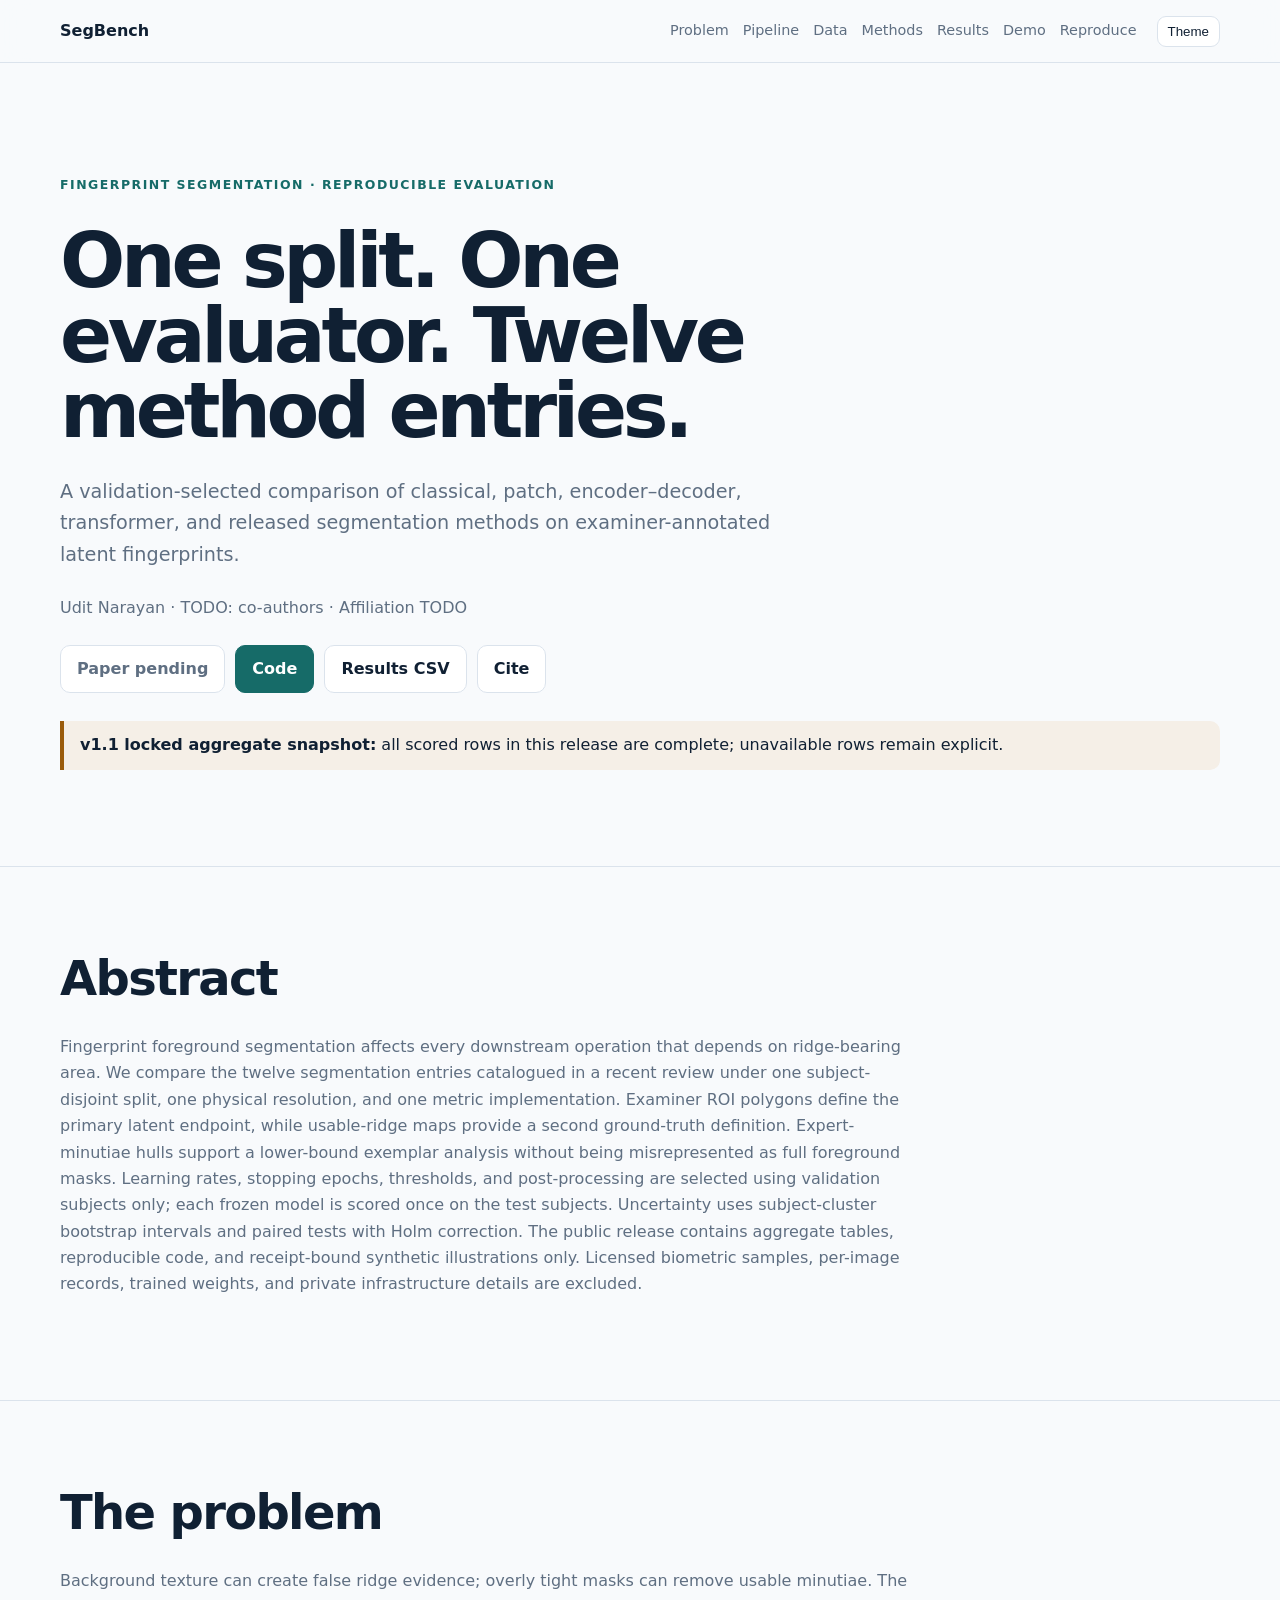
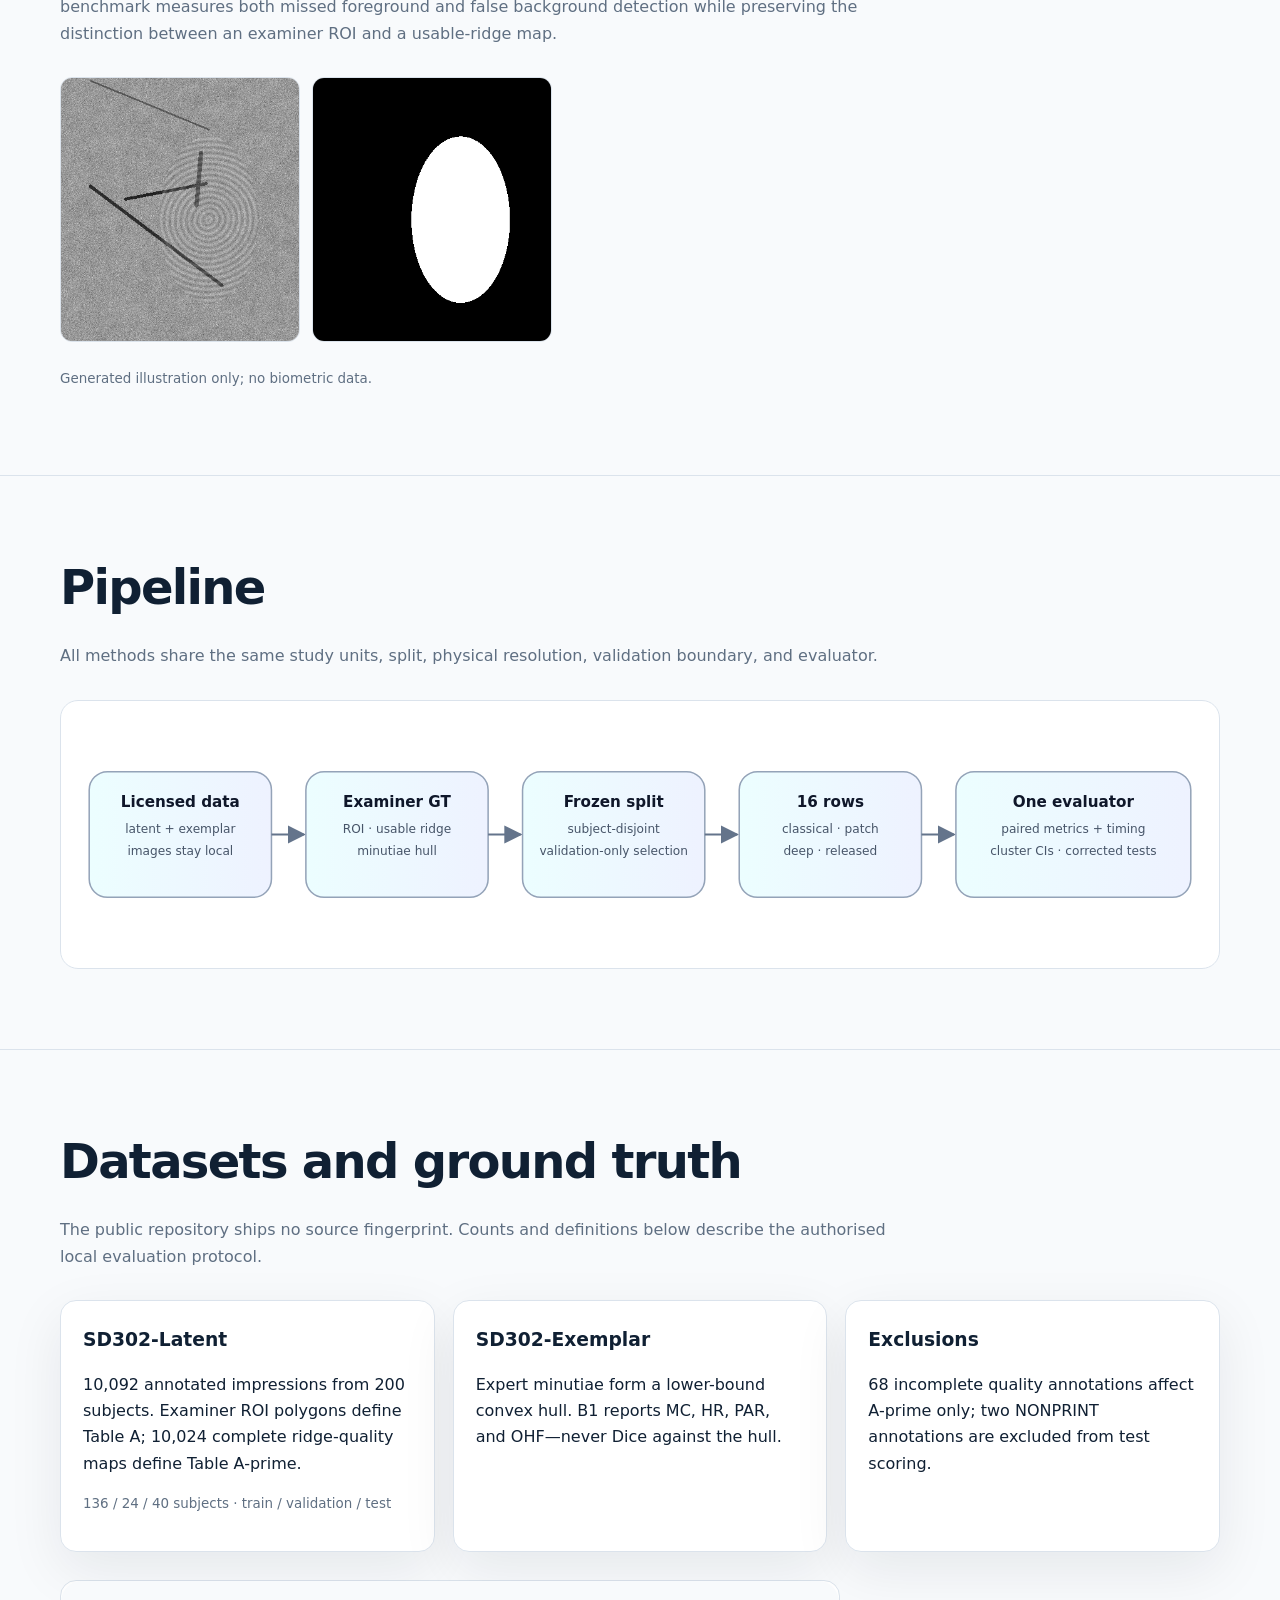
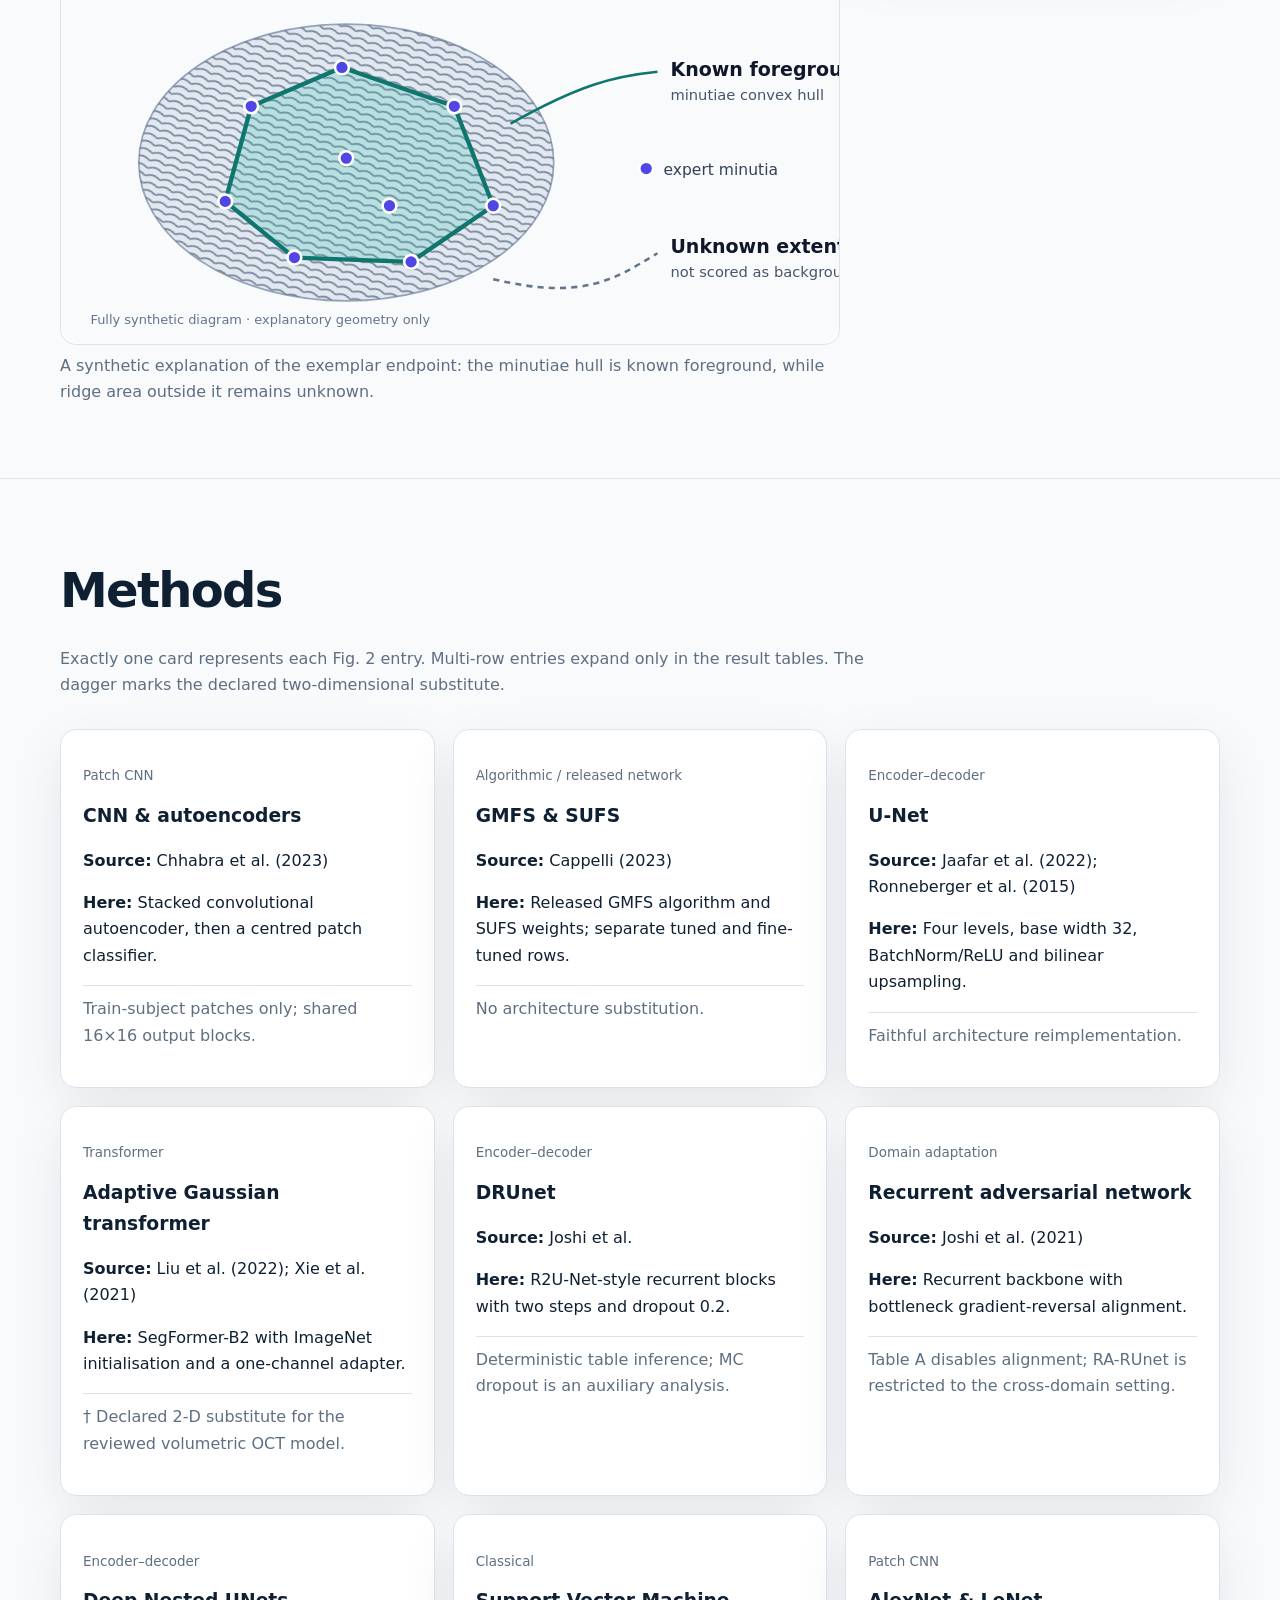
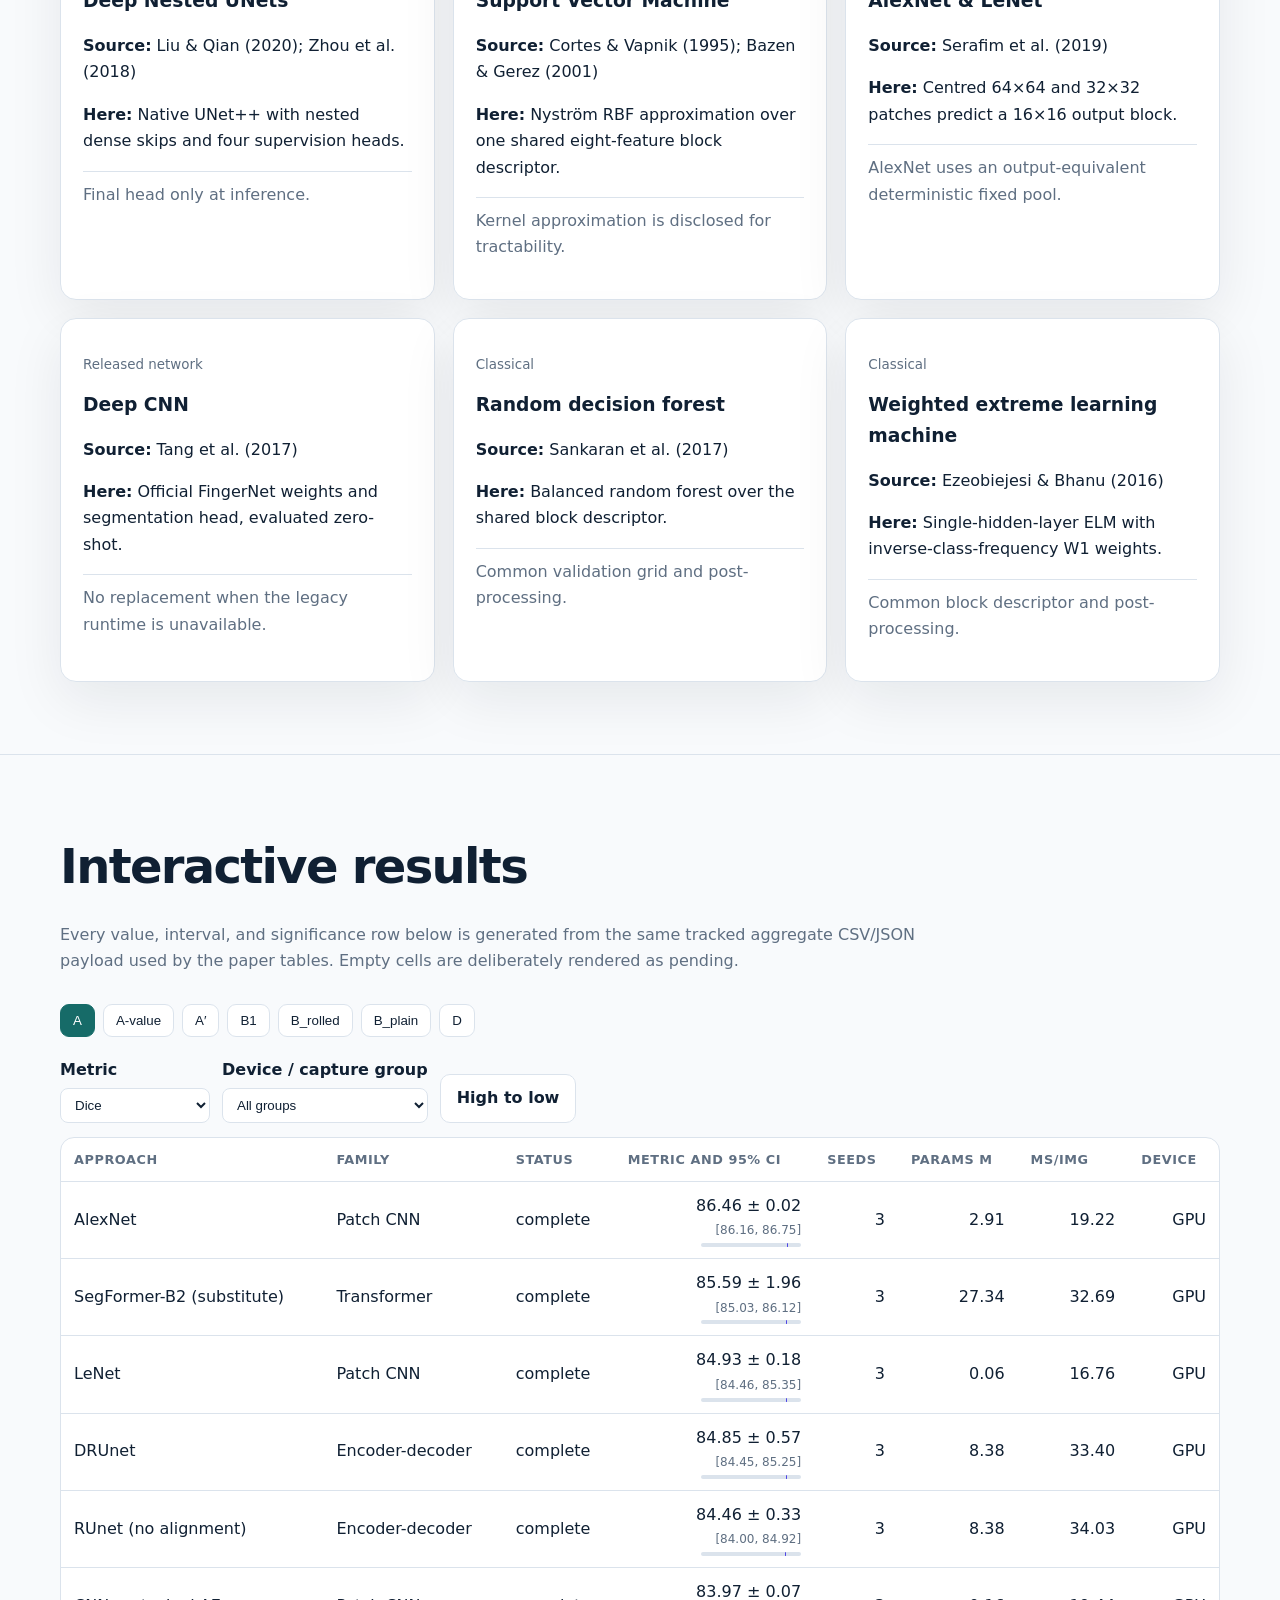
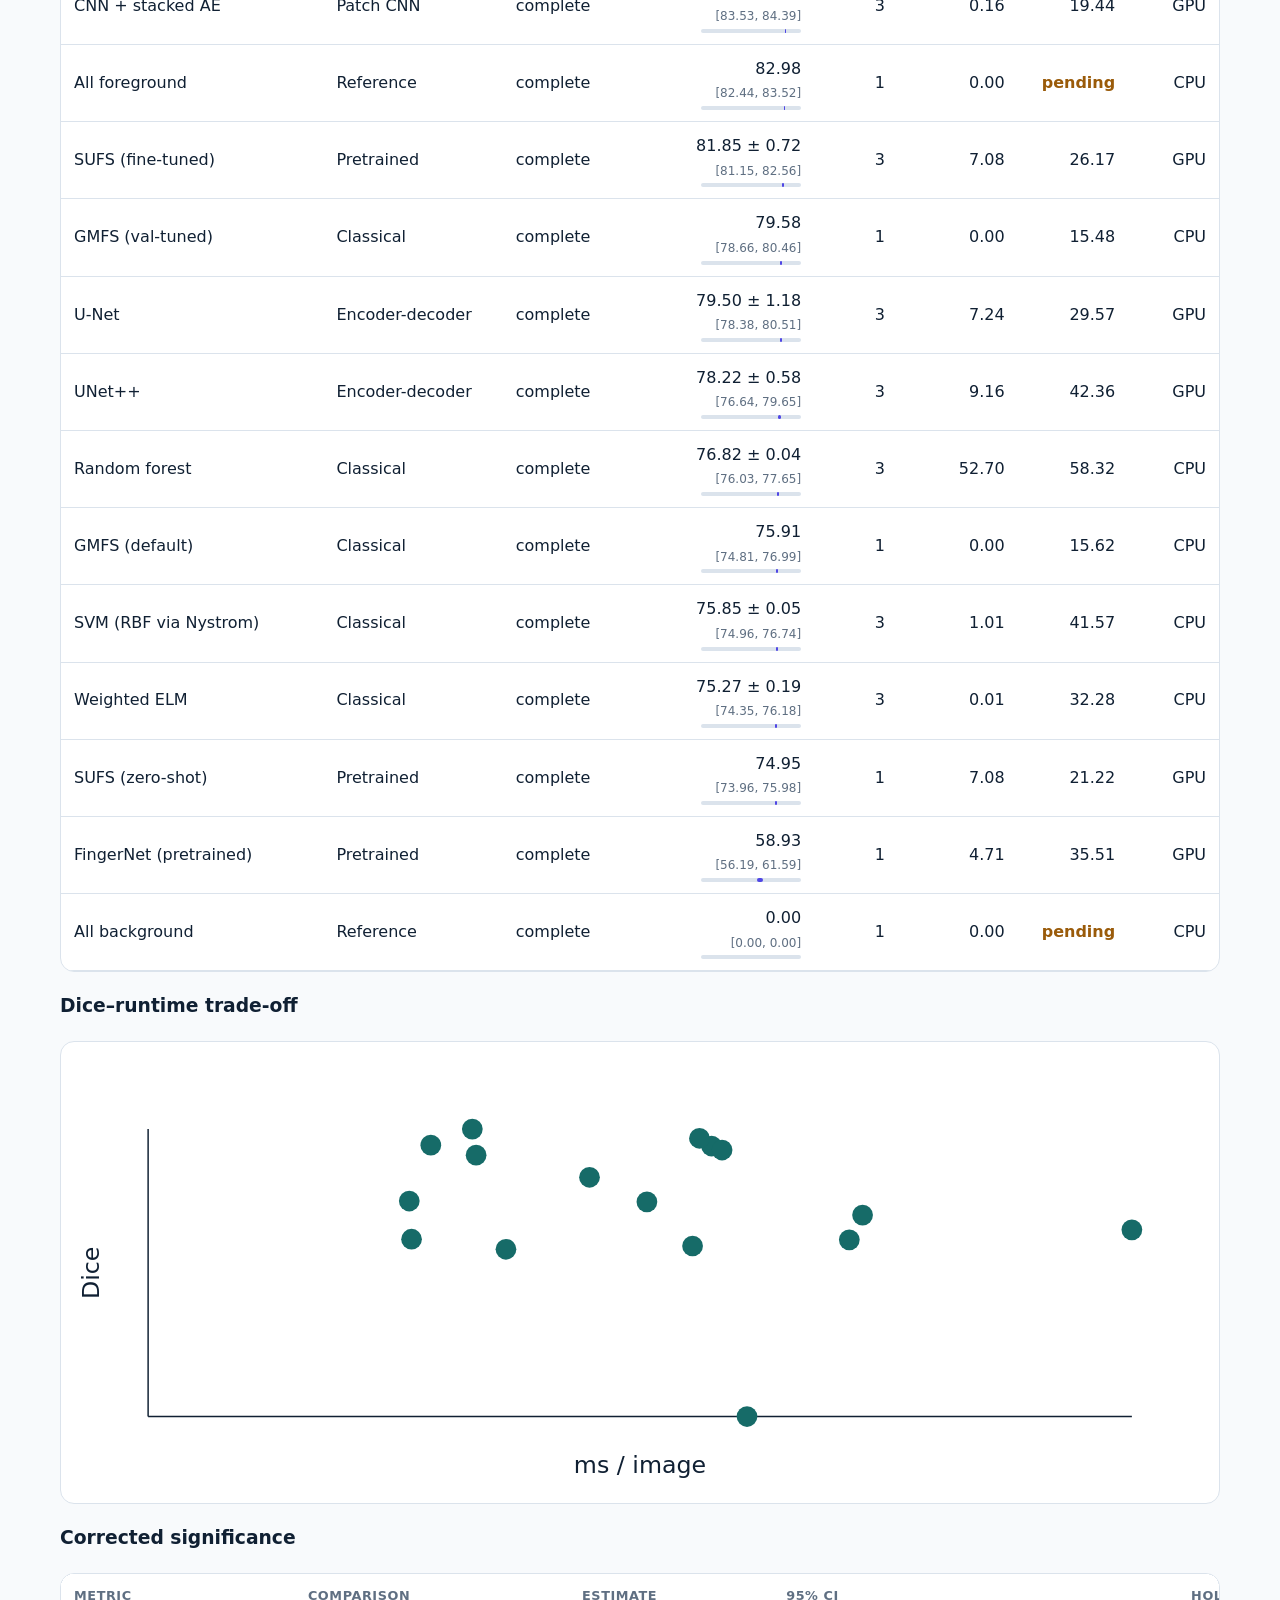
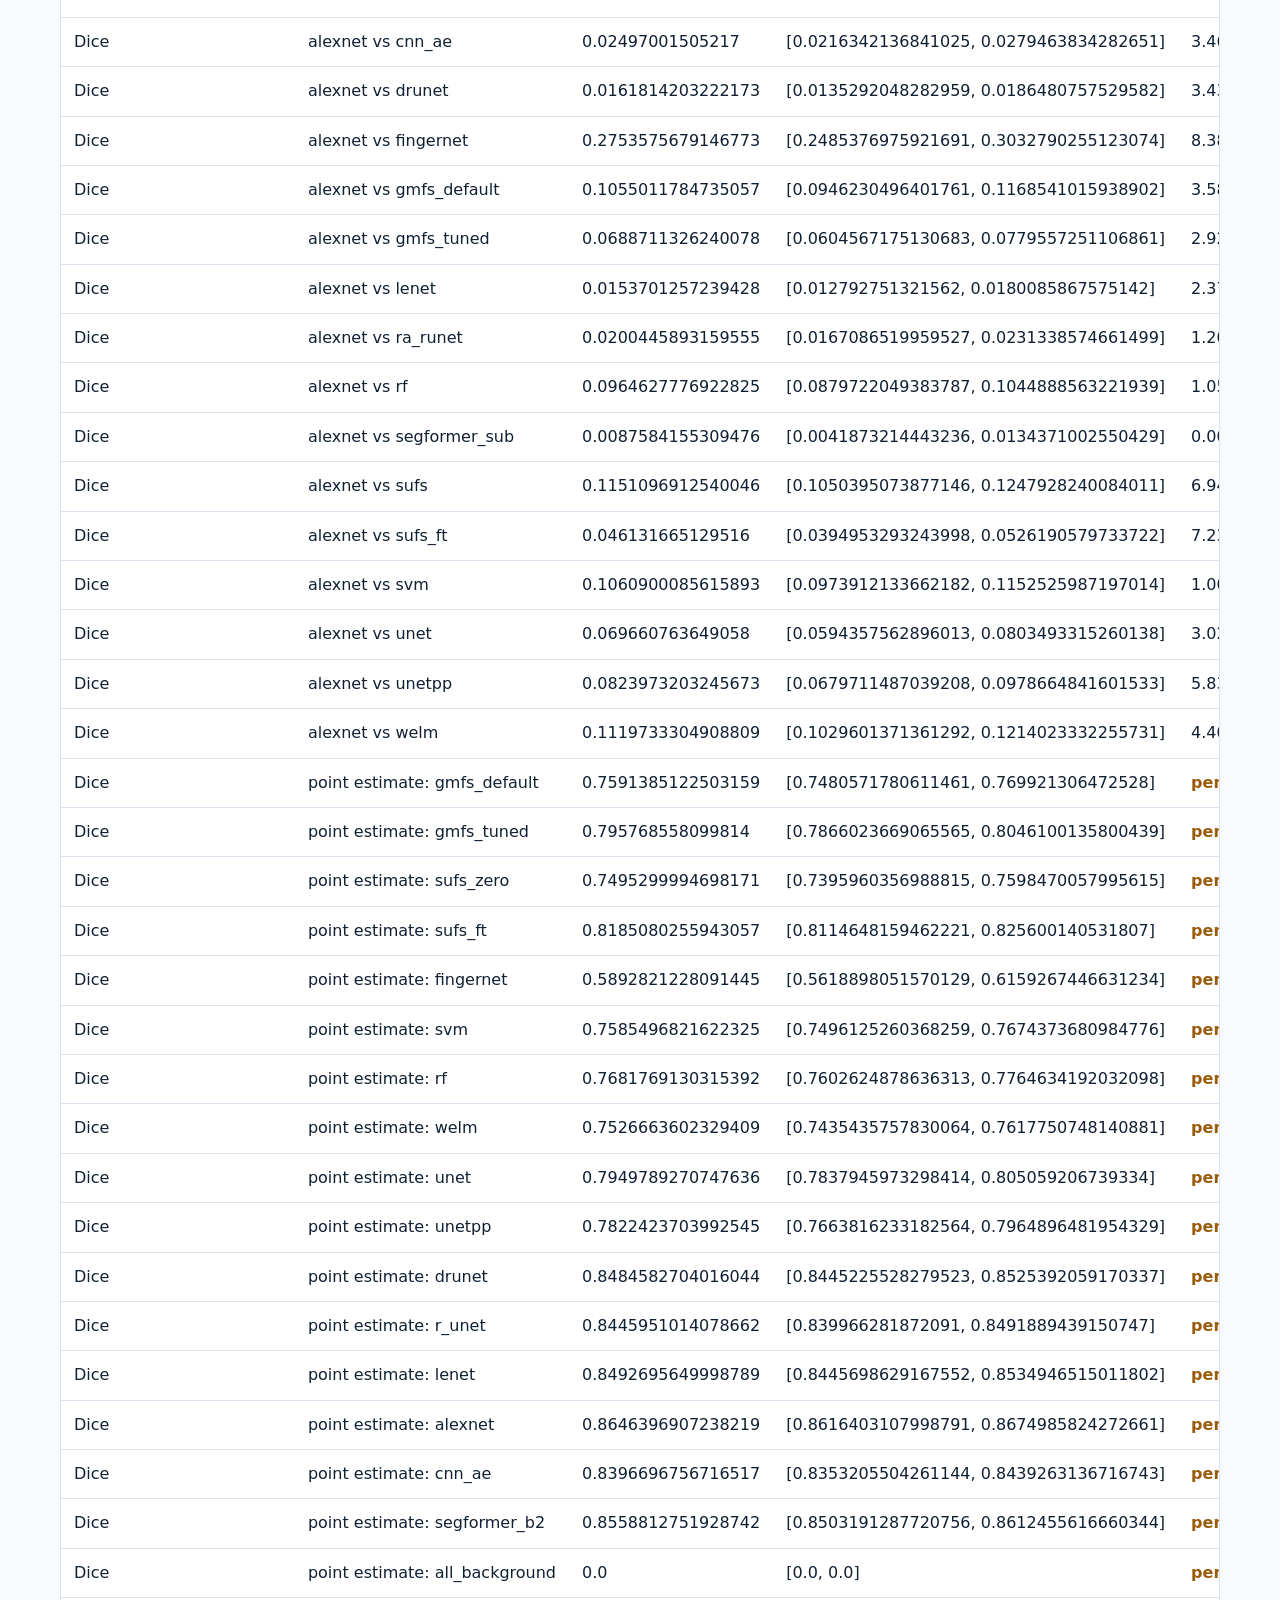
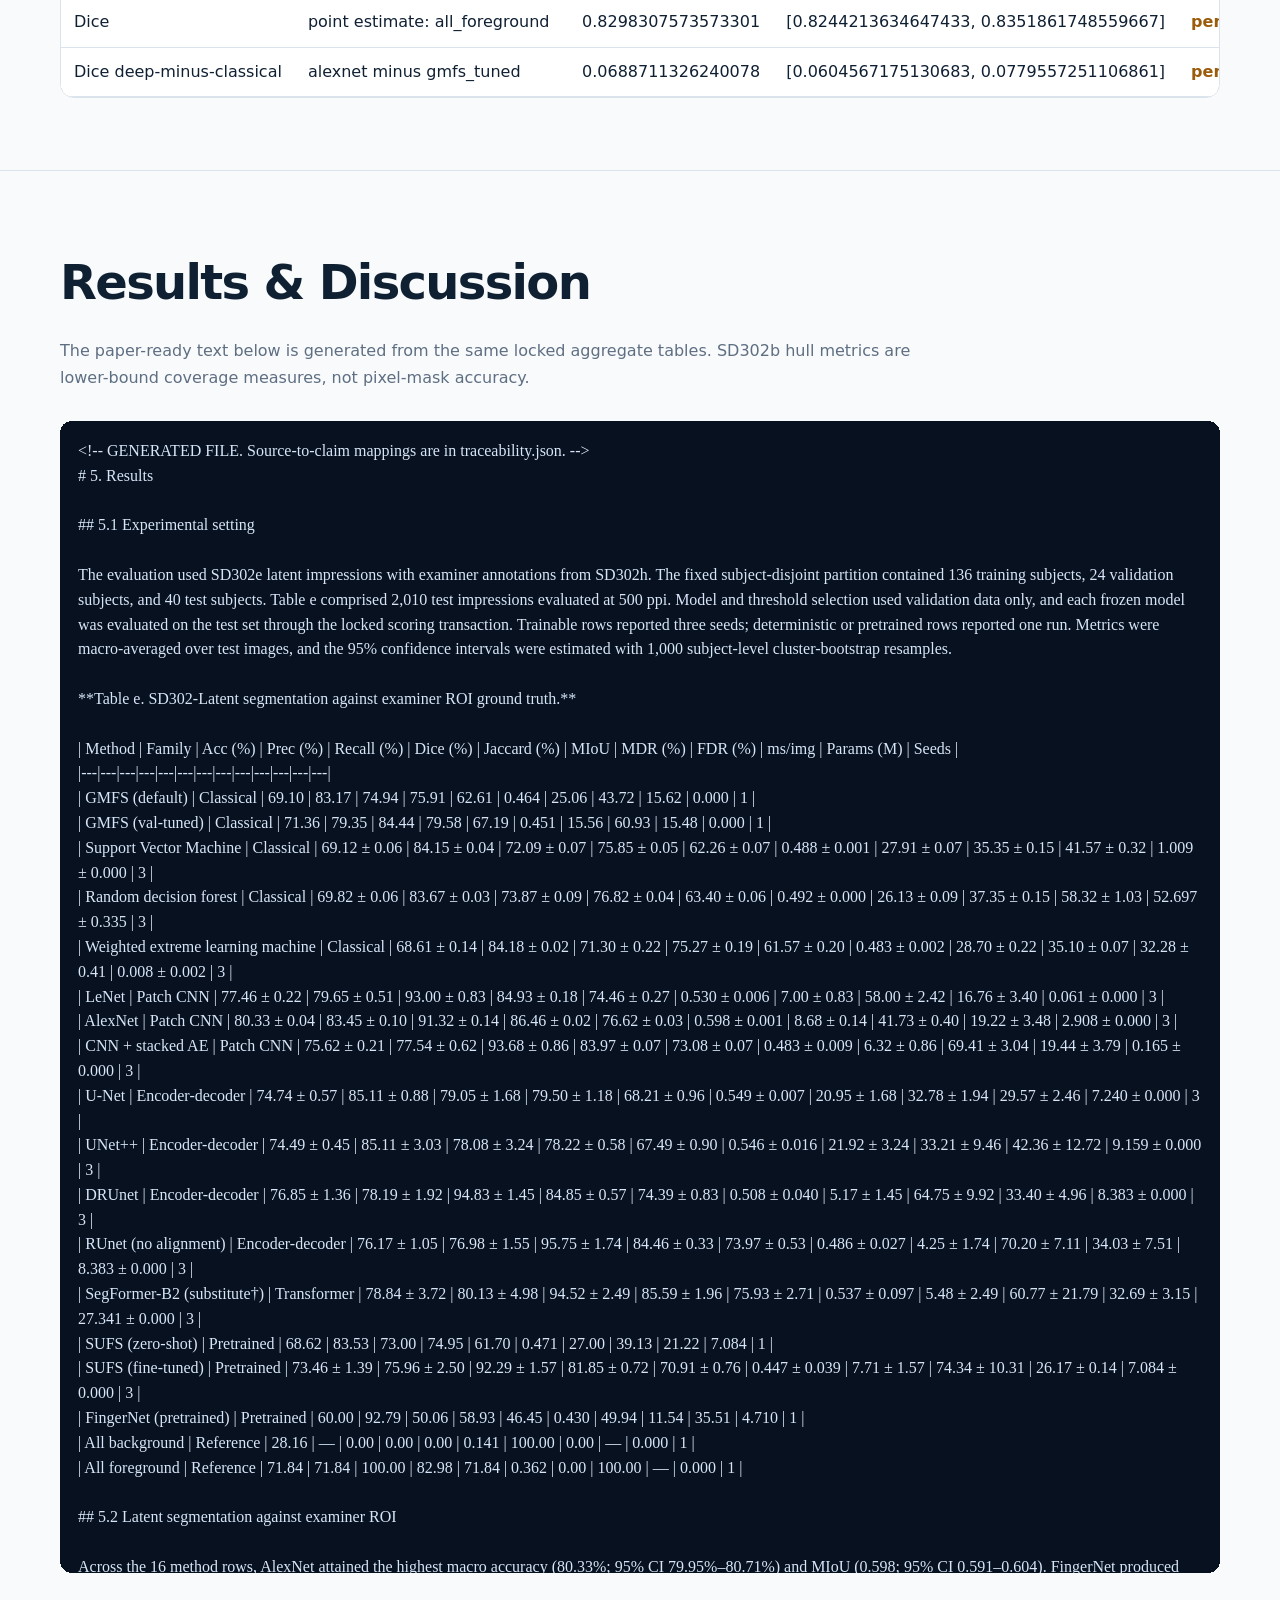
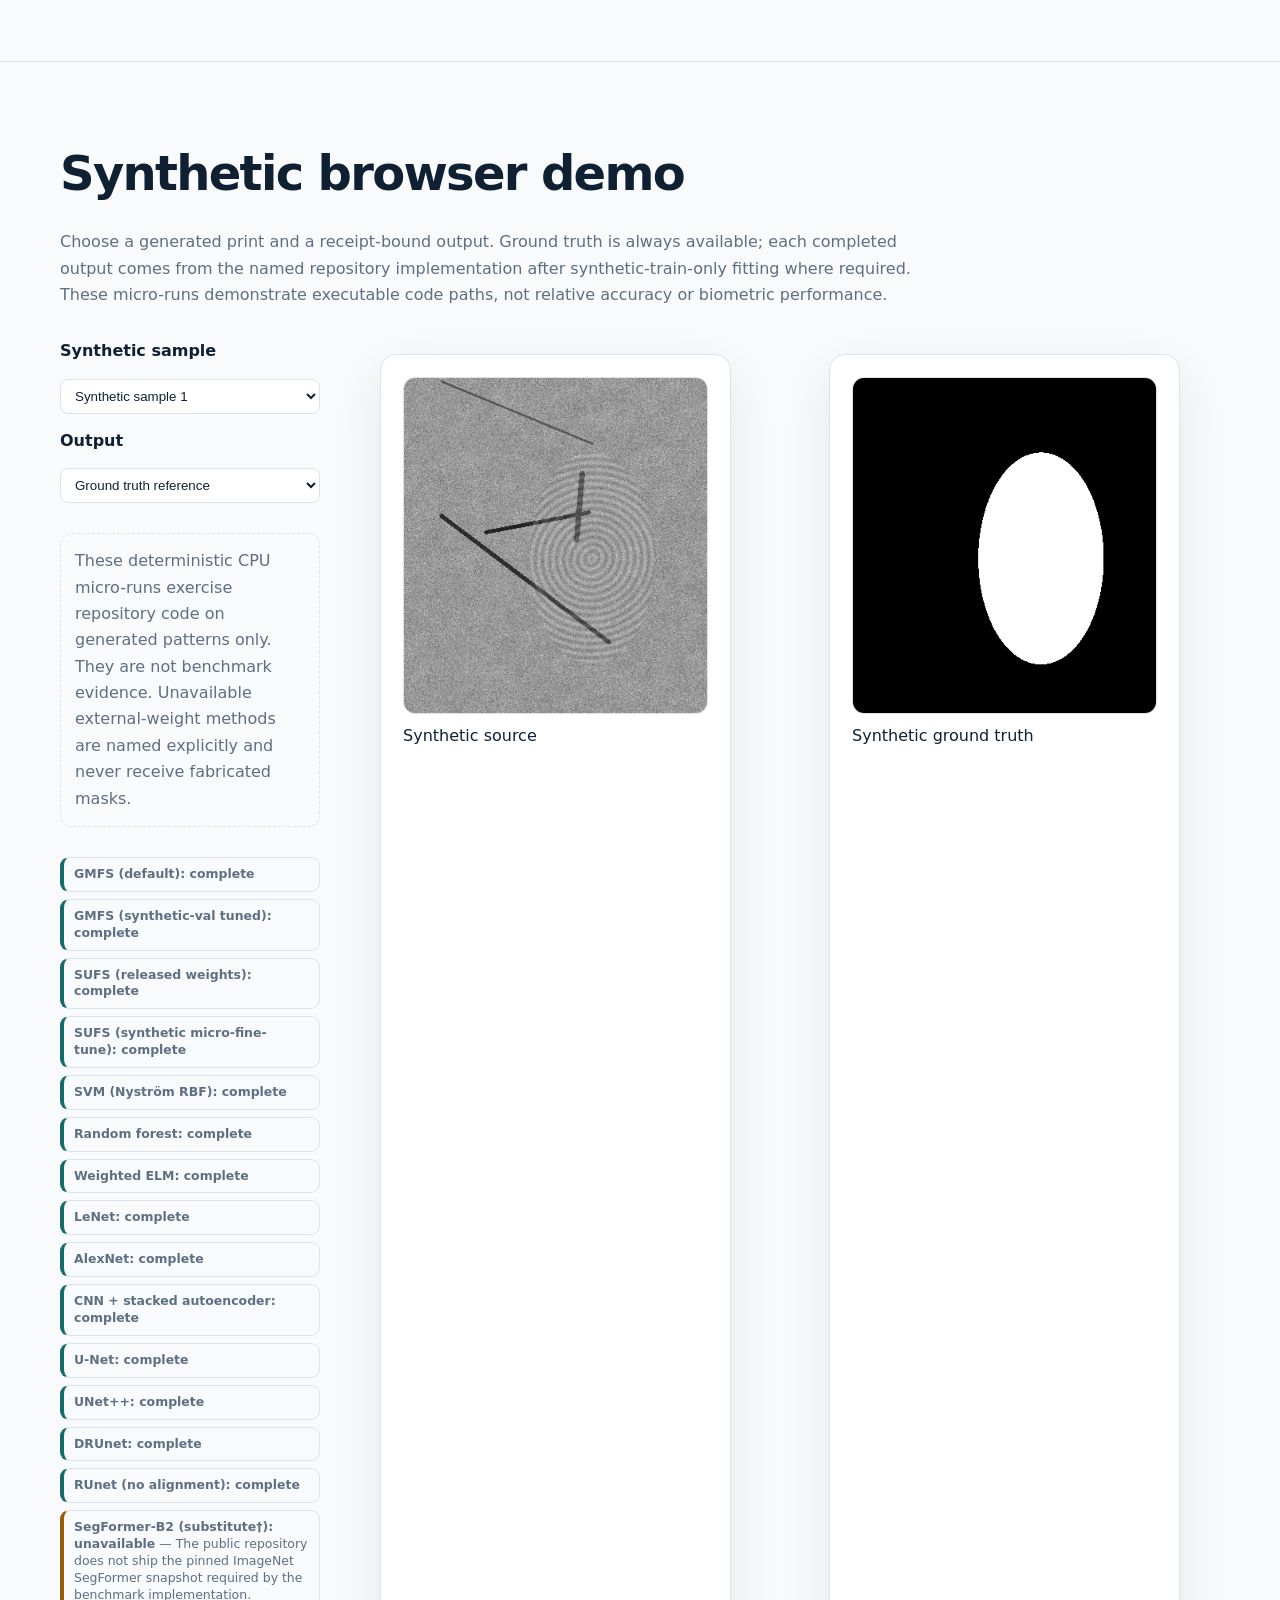
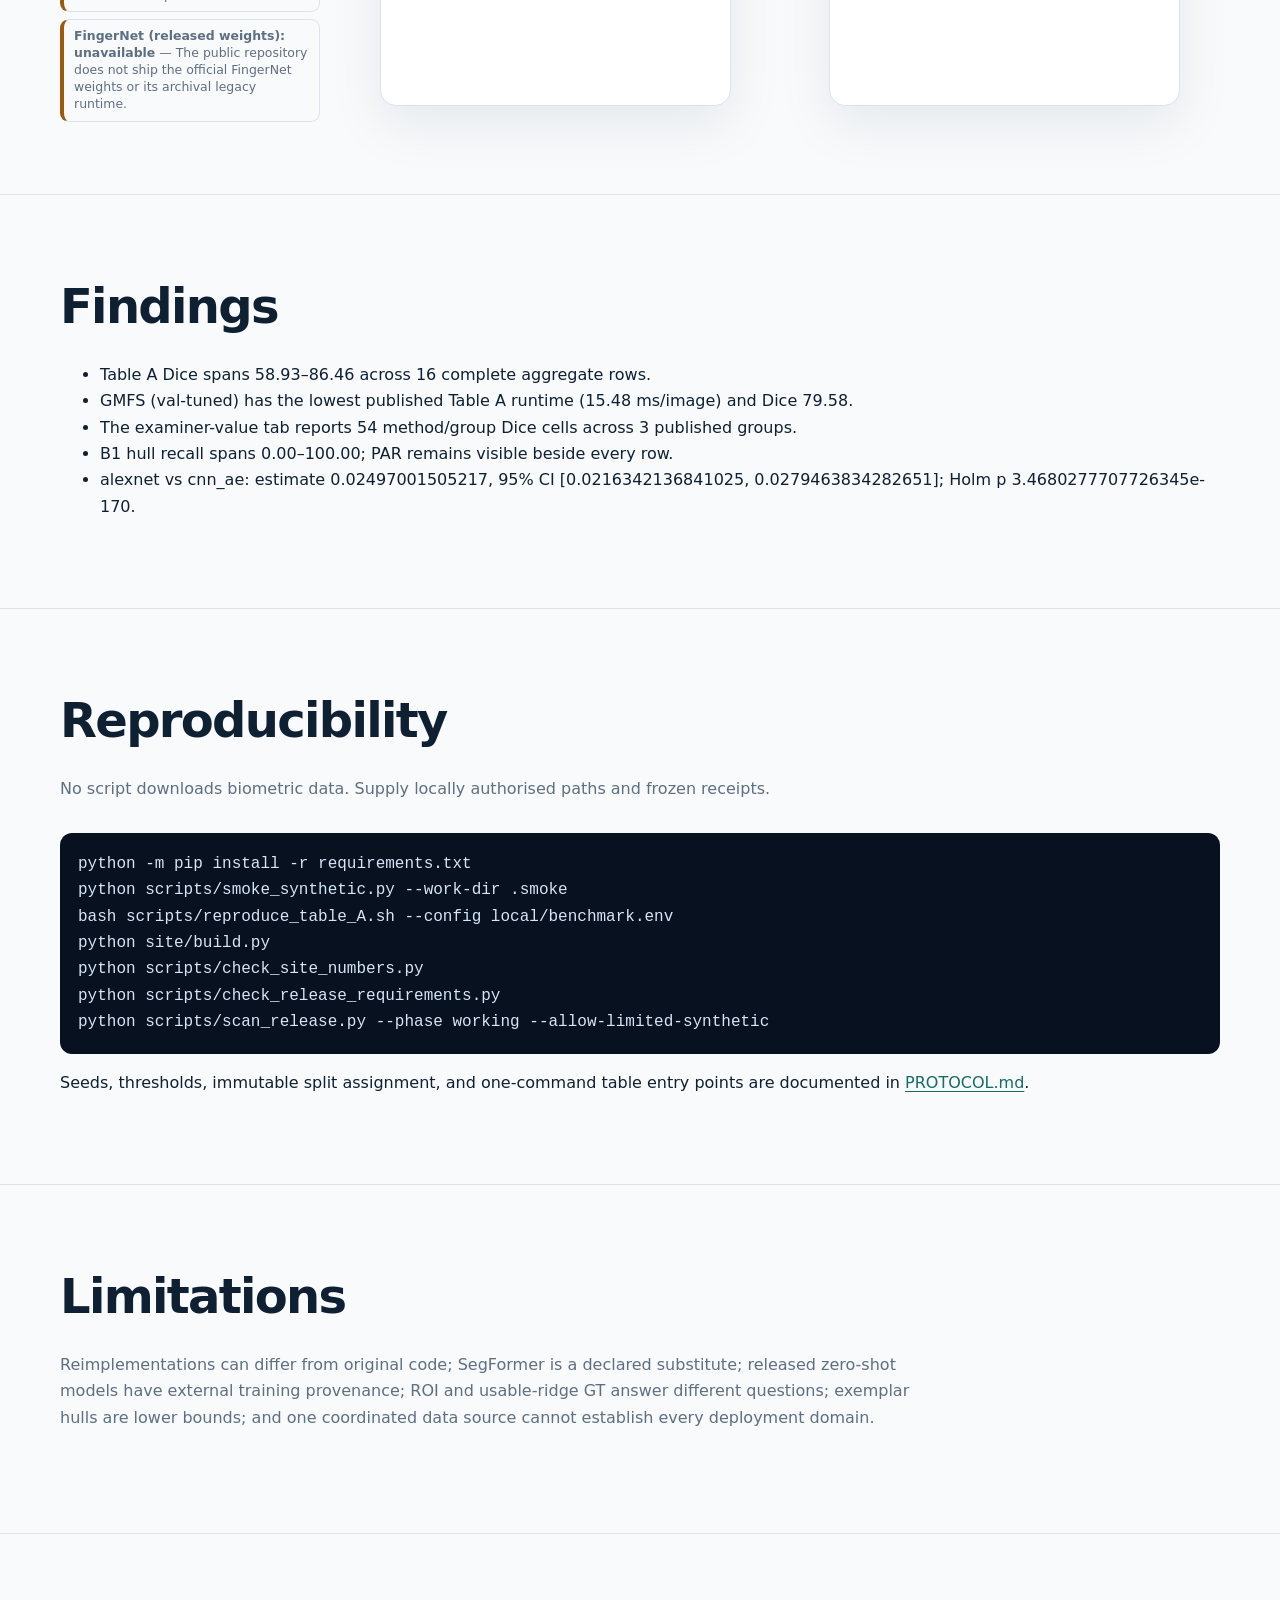
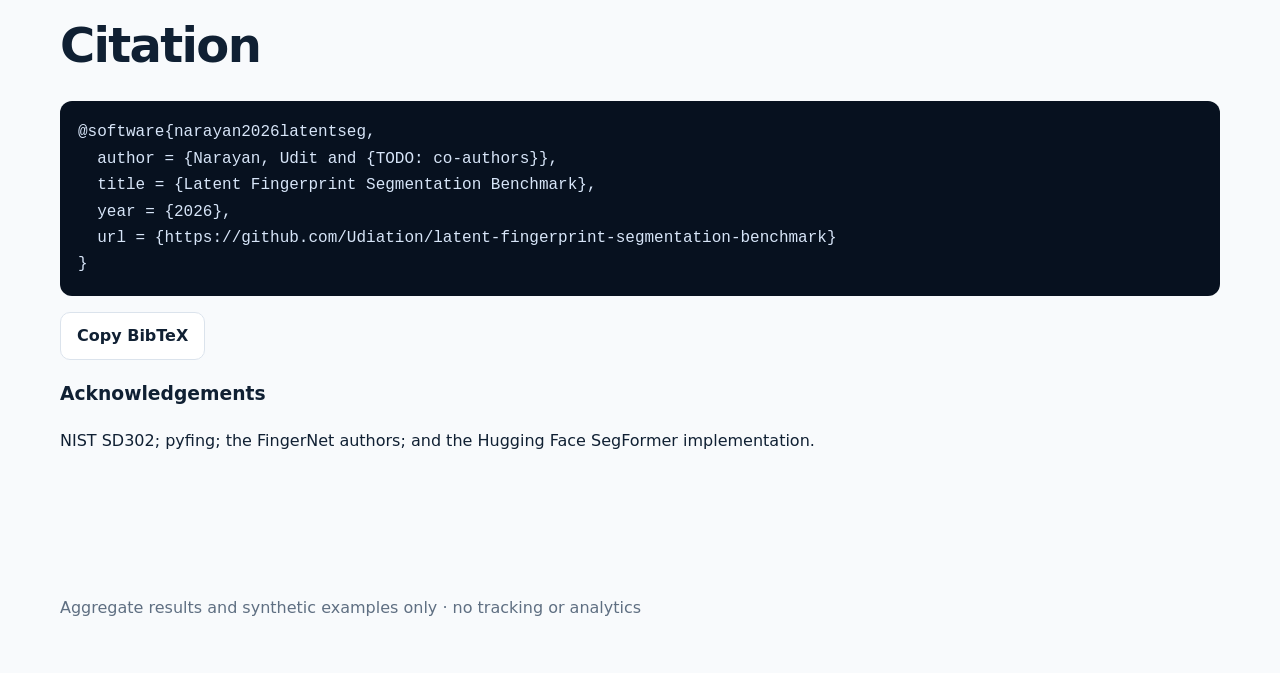
==== commit 1d70e95a: "Publish final latent and live-scan benchmark results" ====
--- a/site/index.html
+++ b/site/index.html
@@ -1,13 +1,369 @@
 <!doctype html>
 <html lang="en"><head><meta charset="utf-8"><meta name="viewport" content="width=device-width,initial-scale=1"><meta name="segbench-public-safe" content="1"><title>Latent Fingerprint Segmentation Benchmark</title><meta name="description" content="A reproducible subject-disjoint benchmark of fingerprint foreground segmentation methods."><link rel="icon" href="assets/favicon.svg" type="image/svg+xml"><link rel="stylesheet" href="assets/style.css"></head>
 <body><header class="top"><nav class="wrap nav" aria-label="Main"><a class="brand" href="#top">SegBench</a><div class="nav-links"><a href="#problem">Problem</a><a href="#pipeline">Pipeline</a><a href="#datasets">Data</a><a href="#methods">Methods</a><a href="#results">Results</a><a href="#demo">Demo</a><a href="#reproduce">Reproduce</a></div><button id="theme-toggle" class="theme" aria-label="Toggle colour theme">Theme</button></nav></header>
-<main id="top"><section class="hero"><div class="wrap"><p class="eyebrow">Fingerprint segmentation · reproducible evaluation</p><h1>One split. One evaluator. Twelve method entries.</h1><p class="lede">A validation-selected comparison of classical, patch, encoder–decoder, transformer, and released segmentation methods on examiner-annotated latent fingerprints.</p><p class="authors">Udit Narayan · TODO: co-authors · Affiliation TODO</p><div class="buttons"><span class="button" aria-disabled="true">Paper pending</span><a class="button primary" href="https://github.com/Udiation/latent-fingerprint-segmentation-benchmark">Code</a><a class="button" href="assets/results/public_results.csv">Results CSV</a><a class="button" href="#citation">Cite</a></div><p class="status"><strong>Aggregate snapshot complete:</strong> all published rows in this release have completed aggregate results.</p></div></section>
+<main id="top"><section class="hero"><div class="wrap"><p class="eyebrow">Fingerprint segmentation · reproducible evaluation</p><h1>One split. One evaluator. Twelve method entries.</h1><p class="lede">A validation-selected comparison of classical, patch, encoder–decoder, transformer, and released segmentation methods on examiner-annotated latent fingerprints.</p><p class="authors">Udit Narayan · TODO: co-authors · Affiliation TODO</p><div class="buttons"><span class="button" aria-disabled="true">Paper pending</span><a class="button primary" href="https://github.com/Udiation/latent-fingerprint-segmentation-benchmark">Code</a><a class="button" href="assets/results/public_results.csv">Results CSV</a><a class="button" href="#citation">Cite</a></div><p class="status"><strong>v1.1 locked aggregate snapshot:</strong> all scored rows in this release are complete; unavailable rows remain explicit.</p></div></section>
 <section class="section" id="abstract"><div class="wrap"><h2>Abstract</h2><p class="section-intro">Fingerprint foreground segmentation affects every downstream operation that depends on ridge-bearing area. We compare the twelve segmentation entries catalogued in a recent review under one subject-disjoint split, one physical resolution, and one metric implementation. Examiner ROI polygons define the primary latent endpoint, while usable-ridge maps provide a second ground-truth definition. Expert-minutiae hulls support a lower-bound exemplar analysis without being misrepresented as full foreground masks. Learning rates, stopping epochs, thresholds, and post-processing are selected using validation subjects only; each frozen model is scored once on the test subjects. Uncertainty uses subject-cluster bootstrap intervals and paired tests with Holm correction. The public release contains aggregate tables, reproducible code, and receipt-bound synthetic illustrations only. Licensed biometric samples, per-image records, trained weights, and private infrastructure details are excluded.</p></div></section>
 <section id="problem" class="section"><div class="wrap"><h2>The problem</h2><p class="section-intro">Background texture can create false ridge evidence; overly tight masks can remove usable minutiae. The benchmark measures both missed foreground and false background detection while preserving the distinction between an examiner ROI and a usable-ridge map.</p><div class="synthetic-problem"><img src="assets/synthetic/source-1.png" alt="Generated ridge-pattern example"><img src="assets/synthetic/mask-1.png" alt="Generated foreground mask"><p class="meta">Generated illustration only; no biometric data.</p></div></div></section>
 <section id="pipeline" class="section"><div class="wrap"><h2>Pipeline</h2><p class="section-intro">All methods share the same study units, split, physical resolution, validation boundary, and evaluator.</p><img class="pipeline" src="assets/pipeline.svg" alt="Benchmark pipeline from licensed data through examiner GT, subject split, methods, evaluation and statistics"></div></section>
 <section id="datasets" class="section"><div class="wrap"><h2>Datasets and ground truth</h2><p class="section-intro">The public repository ships no source fingerprint. Counts and definitions below describe the authorised local evaluation protocol.</p><div class="grid"><article class="card dataset"><h3>SD302-Latent</h3><p>10,092 annotated impressions from 200 subjects. Examiner ROI polygons define Table A; 10,024 complete ridge-quality maps define Table A-prime.</p><p class="meta">136 / 24 / 40 subjects · train / validation / test</p></article><article class="card dataset"><h3>SD302-Exemplar</h3><p>Expert minutiae form a lower-bound convex hull. B1 reports MC, HR, PAR, and OHF—never Dice against the hull.</p></article><article class="card dataset"><h3>Exclusions</h3><p>68 incomplete quality annotations affect A-prime only; two NONPRINT annotations are excluded from test scoring.</p></article></div><figure class="hull-explainer"><img src="assets/hull-explainer.svg" alt="Synthetic ridge pattern with expert minutiae points and their convex hull"><figcaption>A synthetic explanation of the exemplar endpoint: the minutiae hull is known foreground, while ridge area outside it remains unknown.</figcaption></figure></div></section>
 <section id="methods" class="section"><div class="wrap"><h2>Methods</h2><p class="section-intro">Exactly one card represents each Fig. 2 entry. Multi-row entries expand only in the result tables. The dagger marks the declared two-dimensional substitute.</p><div class="grid"><article class="card method"><p class="meta">Patch CNN</p><h3>CNN &amp; autoencoders</h3><p><strong>Source:</strong> Chhabra et al. (2023)</p><p><strong>Here:</strong> Stacked convolutional autoencoder, then a centred patch classifier.</p><p class="deviation">Train-subject patches only; shared 16×16 output blocks.</p></article><article class="card method"><p class="meta">Algorithmic / released network</p><h3>GMFS &amp; SUFS</h3><p><strong>Source:</strong> Cappelli (2023)</p><p><strong>Here:</strong> Released GMFS algorithm and SUFS weights; separate tuned and fine-tuned rows.</p><p class="deviation">No architecture substitution.</p></article><article class="card method"><p class="meta">Encoder–decoder</p><h3>U-Net</h3><p><strong>Source:</strong> Jaafar et al. (2022); Ronneberger et al. (2015)</p><p><strong>Here:</strong> Four levels, base width 32, BatchNorm/ReLU and bilinear upsampling.</p><p class="deviation">Faithful architecture reimplementation.</p></article><article class="card method"><p class="meta">Transformer</p><h3>Adaptive Gaussian transformer</h3><p><strong>Source:</strong> Liu et al. (2022); Xie et al. (2021)</p><p><strong>Here:</strong> SegFormer-B2 with ImageNet initialisation and a one-channel adapter.</p><p class="deviation">† Declared 2-D substitute for the reviewed volumetric OCT model.</p></article><article class="card method"><p class="meta">Encoder–decoder</p><h3>DRUnet</h3><p><strong>Source:</strong> Joshi et al.</p><p><strong>Here:</strong> R2U-Net-style recurrent blocks with two steps and dropout 0.2.</p><p class="deviation">Deterministic table inference; MC dropout is an auxiliary analysis.</p></article><article class="card method"><p class="meta">Domain adaptation</p><h3>Recurrent adversarial network</h3><p><strong>Source:</strong> Joshi et al. (2021)</p><p><strong>Here:</strong> Recurrent backbone with bottleneck gradient-reversal alignment.</p><p class="deviation">Table A disables alignment; RA-RUnet is restricted to the cross-domain setting.</p></article><article class="card method"><p class="meta">Encoder–decoder</p><h3>Deep Nested UNets</h3><p><strong>Source:</strong> Liu &amp; Qian (2020); Zhou et al. (2018)</p><p><strong>Here:</strong> Native UNet++ with nested dense skips and four supervision heads.</p><p class="deviation">Final head only at inference.</p></article><article class="card method"><p class="meta">Classical</p><h3>Support Vector Machine</h3><p><strong>Source:</strong> Cortes &amp; Vapnik (1995); Bazen &amp; Gerez (2001)</p><p><strong>Here:</strong> Nyström RBF approximation over one shared eight-feature block descriptor.</p><p class="deviation">Kernel approximation is disclosed for tractability.</p></article><article class="card method"><p class="meta">Patch CNN</p><h3>AlexNet &amp; LeNet</h3><p><strong>Source:</strong> Serafim et al. (2019)</p><p><strong>Here:</strong> Centred 64×64 and 32×32 patches predict a 16×16 output block.</p><p class="deviation">AlexNet uses an output-equivalent deterministic fixed pool.</p></article><article class="card method"><p class="meta">Released network</p><h3>Deep CNN</h3><p><strong>Source:</strong> Tang et al. (2017)</p><p><strong>Here:</strong> Official FingerNet weights and segmentation head, evaluated zero-shot.</p><p class="deviation">No replacement when the legacy runtime is unavailable.</p></article><article class="card method"><p class="meta">Classical</p><h3>Random decision forest</h3><p><strong>Source:</strong> Sankaran et al. (2017)</p><p><strong>Here:</strong> Balanced random forest over the shared block descriptor.</p><p class="deviation">Common validation grid and post-processing.</p></article><article class="card method"><p class="meta">Classical</p><h3>Weighted extreme learning machine</h3><p><strong>Source:</strong> Ezeobiejesi &amp; Bhanu (2016)</p><p><strong>Here:</strong> Single-hidden-layer ELM with inverse-class-frequency W1 weights.</p><p class="deviation">Common block descriptor and post-processing.</p></article></div></div></section>
-<section id="results" class="section"><div class="wrap"><h2>Interactive results</h2><p class="section-intro">Every value, interval, and significance row below is generated from the same tracked aggregate CSV/JSON payload used by the paper tables. Empty cells are deliberately rendered as pending.</p><div class="tabs" role="tablist" aria-label="Result tables"><button id="tab-A" class="tab" role="tab" data-table="A" aria-controls="result-panel" aria-selected="true">A</button><button id="tab-A_value" class="tab" role="tab" data-table="A_value" aria-controls="result-panel" aria-selected="false">A-value</button><button id="tab-A_prime" class="tab" role="tab" data-table="A_prime" aria-controls="result-panel" aria-selected="false">A′</button><button id="tab-B1" class="tab" role="tab" data-table="B1" aria-controls="result-panel" aria-selected="false">B1</button><button id="tab-D" class="tab" role="tab" data-table="D" aria-controls="result-panel" aria-selected="false">D</button></div><div id="result-panel" role="tabpanel" aria-live="polite"><div class="controls"><label>Metric <select id="metric"><option value="dice">Dice</option><option value="jaccard">Jaccard</option><option value="mdr">MDR</option><option value="fdr">FDR</option><option value="accuracy">Accuracy</option><option value="mc">MC</option><option value="hr">HR</option><option value="par">PAR</option><option value="ohf">OHF</option><option value="ms_per_img">ms/img</option></select></label><label id="group-filter-wrap" hidden>Device / capture group <select id="group-filter"><option value="all">All groups</option></select></label><button id="sort-toggle" class="button" aria-label="High to low">High to low</button></div><div class="table-scroll"><table><thead><tr><th>Approach</th><th>Family</th><th>Status</th><th>Metric and 95% CI</th><th>Seeds</th><th>Params M</th><th>ms/img</th><th>Device</th></tr></thead><tbody id="result-body"></tbody></table></div><h3>Dice–runtime trade-off</h3><div id="pareto" class="chart"></div><h3>Corrected significance</h3><div class="table-scroll significance"><table><thead><tr><th>Metric</th><th>Comparison</th><th>Estimate</th><th>95% CI</th><th>Holm p</th><th>Significant</th><th>Status</th></tr></thead><tbody id="significance-body"></tbody></table></div></div></div></section>
+<section id="results" class="section"><div class="wrap"><h2>Interactive results</h2><p class="section-intro">Every value, interval, and significance row below is generated from the same tracked aggregate CSV/JSON payload used by the paper tables. Empty cells are deliberately rendered as pending.</p><div class="tabs" role="tablist" aria-label="Result tables"><button id="tab-A" class="tab" role="tab" data-table="A" aria-controls="result-panel" aria-selected="true">A</button><button id="tab-A_value" class="tab" role="tab" data-table="A_value" aria-controls="result-panel" aria-selected="false">A-value</button><button id="tab-A_prime" class="tab" role="tab" data-table="A_prime" aria-controls="result-panel" aria-selected="false">A′</button><button id="tab-B1" class="tab" role="tab" data-table="B1" aria-controls="result-panel" aria-selected="false">B1</button><button id="tab-B_rolled" class="tab" role="tab" data-table="B_rolled" aria-controls="result-panel" aria-selected="false">B_rolled</button><button id="tab-B_plain" class="tab" role="tab" data-table="B_plain" aria-controls="result-panel" aria-selected="false">B_plain</button><button id="tab-D" class="tab" role="tab" data-table="D" aria-controls="result-panel" aria-selected="false">D</button></div><div id="result-panel" role="tabpanel" aria-live="polite"><div class="controls"><label>Metric <select id="metric"><option value="dice">Dice</option><option value="jaccard">Jaccard</option><option value="mdr">MDR</option><option value="fdr">FDR</option><option value="accuracy">Accuracy</option><option value="mc">MC</option><option value="hr">HR</option><option value="par">PAR</option><option value="ohf">OHF</option><option value="ms_per_img">ms/img</option></select></label><label id="group-filter-wrap" hidden>Device / capture group <select id="group-filter"><option value="all">All groups</option></select></label><button id="sort-toggle" class="button" aria-label="High to low">High to low</button></div><div class="table-scroll"><table><thead><tr><th>Approach</th><th>Family</th><th>Status</th><th>Metric and 95% CI</th><th>Seeds</th><th>Params M</th><th>ms/img</th><th>Device</th></tr></thead><tbody id="result-body"></tbody></table></div><h3>Dice–runtime trade-off</h3><div id="pareto" class="chart"></div><h3>Corrected significance</h3><div class="table-scroll significance"><table><thead><tr><th>Metric</th><th>Comparison</th><th>Estimate</th><th>95% CI</th><th>Holm p</th><th>Significant</th><th>Status</th></tr></thead><tbody id="significance-body"></tbody></table></div></div></div></section>
+<section id="discussion" class="section"><div class="wrap"><h2>Results &amp; Discussion</h2><p class="section-intro">The paper-ready text below is generated from the same locked aggregate tables. SD302b hull metrics are lower-bound coverage measures, not pixel-mask accuracy.</p><pre class="paper-text">&lt;!-- GENERATED FILE. Source-to-claim mappings are in traceability.json. --&gt;
+# 5. Results
+
+## 5.1 Experimental setting
+
+The evaluation used SD302e latent impressions with examiner annotations from SD302h. The fixed subject-disjoint partition contained 136 training subjects, 24 validation subjects, and 40 test subjects. Table e comprised 2,010 test impressions evaluated at 500 ppi. Model and threshold selection used validation data only, and each frozen model was evaluated on the test set through the locked scoring transaction. Trainable rows reported three seeds; deterministic or pretrained rows reported one run. Metrics were macro-averaged over test images, and the 95% confidence intervals were estimated with 1,000 subject-level cluster-bootstrap resamples.
+
+**Table e. SD302-Latent segmentation against examiner ROI ground truth.**
+
+| Method | Family | Acc (%) | Prec (%) | Recall (%) | Dice (%) | Jaccard (%) | MIoU | MDR (%) | FDR (%) | ms/img | Params (M) | Seeds |
+|---|---|---|---|---|---|---|---|---|---|---|---|---|
+| GMFS (default) | Classical | 69.10 | 83.17 | 74.94 | 75.91 | 62.61 | 0.464 | 25.06 | 43.72 | 15.62 | 0.000 | 1 |
+| GMFS (val-tuned) | Classical | 71.36 | 79.35 | 84.44 | 79.58 | 67.19 | 0.451 | 15.56 | 60.93 | 15.48 | 0.000 | 1 |
+| Support Vector Machine | Classical | 69.12 ± 0.06 | 84.15 ± 0.04 | 72.09 ± 0.07 | 75.85 ± 0.05 | 62.26 ± 0.07 | 0.488 ± 0.001 | 27.91 ± 0.07 | 35.35 ± 0.15 | 41.57 ± 0.32 | 1.009 ± 0.000 | 3 |
+| Random decision forest | Classical | 69.82 ± 0.06 | 83.67 ± 0.03 | 73.87 ± 0.09 | 76.82 ± 0.04 | 63.40 ± 0.06 | 0.492 ± 0.000 | 26.13 ± 0.09 | 37.35 ± 0.15 | 58.32 ± 1.03 | 52.697 ± 0.335 | 3 |
+| Weighted extreme learning machine | Classical | 68.61 ± 0.14 | 84.18 ± 0.02 | 71.30 ± 0.22 | 75.27 ± 0.19 | 61.57 ± 0.20 | 0.483 ± 0.002 | 28.70 ± 0.22 | 35.10 ± 0.07 | 32.28 ± 0.41 | 0.008 ± 0.002 | 3 |
+| LeNet | Patch CNN | 77.46 ± 0.22 | 79.65 ± 0.51 | 93.00 ± 0.83 | 84.93 ± 0.18 | 74.46 ± 0.27 | 0.530 ± 0.006 | 7.00 ± 0.83 | 58.00 ± 2.42 | 16.76 ± 3.40 | 0.061 ± 0.000 | 3 |
+| AlexNet | Patch CNN | 80.33 ± 0.04 | 83.45 ± 0.10 | 91.32 ± 0.14 | 86.46 ± 0.02 | 76.62 ± 0.03 | 0.598 ± 0.001 | 8.68 ± 0.14 | 41.73 ± 0.40 | 19.22 ± 3.48 | 2.908 ± 0.000 | 3 |
+| CNN + stacked AE | Patch CNN | 75.62 ± 0.21 | 77.54 ± 0.62 | 93.68 ± 0.86 | 83.97 ± 0.07 | 73.08 ± 0.07 | 0.483 ± 0.009 | 6.32 ± 0.86 | 69.41 ± 3.04 | 19.44 ± 3.79 | 0.165 ± 0.000 | 3 |
+| U-Net | Encoder-decoder | 74.74 ± 0.57 | 85.11 ± 0.88 | 79.05 ± 1.68 | 79.50 ± 1.18 | 68.21 ± 0.96 | 0.549 ± 0.007 | 20.95 ± 1.68 | 32.78 ± 1.94 | 29.57 ± 2.46 | 7.240 ± 0.000 | 3 |
+| UNet++ | Encoder-decoder | 74.49 ± 0.45 | 85.11 ± 3.03 | 78.08 ± 3.24 | 78.22 ± 0.58 | 67.49 ± 0.90 | 0.546 ± 0.016 | 21.92 ± 3.24 | 33.21 ± 9.46 | 42.36 ± 12.72 | 9.159 ± 0.000 | 3 |
+| DRUnet | Encoder-decoder | 76.85 ± 1.36 | 78.19 ± 1.92 | 94.83 ± 1.45 | 84.85 ± 0.57 | 74.39 ± 0.83 | 0.508 ± 0.040 | 5.17 ± 1.45 | 64.75 ± 9.92 | 33.40 ± 4.96 | 8.383 ± 0.000 | 3 |
+| RUnet (no alignment) | Encoder-decoder | 76.17 ± 1.05 | 76.98 ± 1.55 | 95.75 ± 1.74 | 84.46 ± 0.33 | 73.97 ± 0.53 | 0.486 ± 0.027 | 4.25 ± 1.74 | 70.20 ± 7.11 | 34.03 ± 7.51 | 8.383 ± 0.000 | 3 |
+| SegFormer-B2 (substitute†) | Transformer | 78.84 ± 3.72 | 80.13 ± 4.98 | 94.52 ± 2.49 | 85.59 ± 1.96 | 75.93 ± 2.71 | 0.537 ± 0.097 | 5.48 ± 2.49 | 60.77 ± 21.79 | 32.69 ± 3.15 | 27.341 ± 0.000 | 3 |
+| SUFS (zero-shot) | Pretrained | 68.62 | 83.53 | 73.00 | 74.95 | 61.70 | 0.471 | 27.00 | 39.13 | 21.22 | 7.084 | 1 |
+| SUFS (fine-tuned) | Pretrained | 73.46 ± 1.39 | 75.96 ± 2.50 | 92.29 ± 1.57 | 81.85 ± 0.72 | 70.91 ± 0.76 | 0.447 ± 0.039 | 7.71 ± 1.57 | 74.34 ± 10.31 | 26.17 ± 0.14 | 7.084 ± 0.000 | 3 |
+| FingerNet (pretrained) | Pretrained | 60.00 | 92.79 | 50.06 | 58.93 | 46.45 | 0.430 | 49.94 | 11.54 | 35.51 | 4.710 | 1 |
+| All background | Reference | 28.16 | — | 0.00 | 0.00 | 0.00 | 0.141 | 100.00 | 0.00 | — | 0.000 | 1 |
+| All foreground | Reference | 71.84 | 71.84 | 100.00 | 82.98 | 71.84 | 0.362 | 0.00 | 100.00 | — | 0.000 | 1 |
+
+## 5.2 Latent segmentation against examiner ROI
+
+Across the 16 method rows, AlexNet attained the highest macro accuracy (80.33%; 95% CI 79.95%–80.71%) and MIoU (0.598; 95% CI 0.591–0.604). FingerNet produced the lowest FDR (11.54%; 95% CI 10.27%–13.00%) and the highest precision (92.79%), while its recall was 50.06% and its Dice was 58.93%. Thus, the accuracy, overlap, and false-detection extrema were associated with different operating points.
+
+Within the patch-CNN family, accuracy ranged from 75.62% for CNN + stacked AE to 80.33% for AlexNet, and MIoU ranged from 0.483 to 0.598. The encoder–decoder rows separated into lower-FDR operating points for U-Net and UNet++ (FDR 32.78% and 33.21%) and higher-recall operating points for DRUnet and RUnet (recall 94.83% and 95.75%; FDR 64.75% and 70.20%). SegFormer-B2, the declared 2-D substitute, yielded accuracy 78.84%, Dice 85.59%, and FDR 60.77%.
+
+The SVM, random-forest, and weighted-ELM rows had MDR values between 26.13% and 28.70%, with precision between 83.67% and 84.18%. Validation-tuned GMFS raised recall from 74.94% to 84.44% relative to its default setting, alongside an FDR increase from 43.72% to 60.93%. Fine-tuning SUFS changed recall from 73.00% to 92.29%, precision from 83.53% to 75.96%, and Dice from 74.95% to 81.85%.
+
+The paired Wilcoxon analysis used AlexNet as the Table-e Dice reference. All 15 of 15 Holm-corrected comparisons were significant. The smallest mean paired Dice difference was 0.88 percentage points against SegFormer-B2 (95% bootstrap CI 0.42 percentage points to 1.34 percentage points; Holm-adjusted p=4.66e-04).
+
+## 5.3 Effect of ground-truth definition
+
+**Table e-2. SD302-Latent segmentation against usable-ridge ground truth.**
+
+| Method | Family | Acc (%) | Prec (%) | Recall (%) | Dice (%) | Jaccard (%) | MIoU | MDR (%) | FDR (%) | ms/img | Params (M) | Seeds |
+|---|---|---|---|---|---|---|---|---|---|---|---|---|
+| GMFS (default) | Classical | 75.36 | 77.95 | 86.71 | 79.65 | 67.87 | 0.578 | 13.29 | 41.31 | 15.62 | 0.000 | 1 |
+| GMFS (val-tuned) | Classical | 71.31 | 70.91 | 93.20 | 78.36 | 66.11 | 0.508 | 6.80 | 58.98 | 15.48 | 0.000 | 1 |
+| Support Vector Machine | Classical | 77.96 ± 0.14 | 79.08 ± 0.18 | 86.11 ± 0.07 | 80.97 ± 0.15 | 69.55 ± 0.17 | 0.625 ± 0.001 | 13.89 ± 0.07 | 32.95 ± 0.08 | 41.57 ± 0.32 | 1.009 ± 0.000 | 3 |
+| Random decision forest | Classical | 77.76 ± 0.04 | 78.07 ± 0.06 | 87.48 ± 0.06 | 81.09 ± 0.04 | 69.66 ± 0.03 | 0.620 ± 0.001 | 12.52 ± 0.06 | 35.18 ± 0.13 | 58.32 ± 1.03 | 52.697 ± 0.335 | 3 |
+| Weighted extreme learning machine | Classical | 77.89 ± 0.05 | 79.49 ± 0.08 | 85.38 ± 0.23 | 80.84 ± 0.08 | 69.40 ± 0.10 | 0.624 ± 0.001 | 14.62 ± 0.23 | 32.50 ± 0.09 | 32.28 ± 0.41 | 0.008 ± 0.002 | 3 |
+| LeNet | Patch CNN | 68.33 ± 1.00 | 65.53 ± 0.77 | 96.47 ± 0.22 | 76.28 ± 0.51 | 63.17 ± 0.63 | 0.470 ± 0.014 | 3.53 ± 0.22 | 65.82 ± 2.29 | 16.76 ± 3.40 | 0.061 ± 0.000 | 3 |
+| AlexNet | Patch CNN | 71.19 ± 0.28 | 68.38 ± 0.16 | 94.55 ± 0.04 | 77.52 ± 0.16 | 64.63 ± 0.19 | 0.520 ± 0.003 | 5.45 ± 0.04 | 54.47 ± 0.39 | 19.22 ± 3.48 | 2.908 ± 0.000 | 3 |
+| CNN + stacked AE | Patch CNN | 65.44 ± 1.13 | 63.38 ± 0.80 | 96.68 ± 0.35 | 74.83 ± 0.57 | 61.26 ± 0.68 | 0.424 ± 0.015 | 3.32 ± 0.35 | 73.72 ± 2.62 | 19.44 ± 3.79 | 0.165 ± 0.000 | 3 |
+| U-Net | Encoder-decoder | 68.47 ± 2.38 | 70.56 ± 1.36 | 83.44 ± 3.01 | 72.33 ± 2.67 | 58.90 ± 3.02 | 0.506 ± 0.029 | 16.56 ± 3.01 | 43.42 ± 2.42 | 29.57 ± 2.46 | 7.240 ± 0.000 | 3 |
+| UNet++ | Encoder-decoder | 66.11 ± 2.69 | 68.64 ± 4.01 | 80.83 ± 1.76 | 69.45 ± 1.58 | 55.93 ± 1.68 | 0.474 ± 0.040 | 19.17 ± 1.76 | 46.34 ± 9.19 | 42.36 ± 12.72 | 9.159 ± 0.000 | 3 |
+| DRUnet | Encoder-decoder | 65.44 ± 2.09 | 63.26 ± 2.00 | 96.76 ± 0.99 | 74.74 ± 0.94 | 61.19 ± 1.26 | 0.426 ± 0.042 | 3.24 ± 0.99 | 73.01 ± 8.46 | 33.40 ± 4.96 | 8.383 ± 0.000 | 3 |
+| RUnet (no alignment) | Encoder-decoder | 63.69 ± 1.45 | 61.75 ± 1.40 | 97.08 ± 1.40 | 73.73 ± 0.39 | 59.96 ± 0.47 | 0.395 ± 0.025 | 2.92 ± 1.40 | 78.82 ± 5.82 | 34.03 ± 7.51 | 8.383 ± 0.000 | 3 |
+| SegFormer-B2 (substitute†) | Transformer | 66.57 ± 6.27 | 64.44 ± 4.73 | 95.95 ± 1.33 | 74.97 ± 3.17 | 61.73 ± 3.90 | 0.440 ± 0.096 | 4.05 ± 1.33 | 70.12 ± 16.85 | 32.69 ± 3.15 | 27.341 ± 0.000 | 3 |
+| SUFS (zero-shot) | Pretrained | 76.13 | 77.89 | 85.08 | 78.98 | 67.20 | 0.588 | 14.92 | 38.09 | 21.22 | 7.084 | 1 |
+| SUFS (fine-tuned) | Pretrained | 61.53 ± 3.47 | 61.08 ± 2.64 | 93.87 ± 0.93 | 71.56 ± 1.75 | 57.59 ± 1.93 | 0.371 ± 0.044 | 6.13 ± 0.93 | 79.76 ± 7.85 | 26.17 ± 0.14 | 7.084 ± 0.000 | 3 |
+| FingerNet (pretrained) | Pretrained | 70.72 | 87.97 | 60.09 | 64.42 | 52.60 | 0.545 | 39.91 | 13.67 | 35.51 | 4.710 | 1 |
+| All background | Reference | 42.97 | — | 0.00 | 0.00 | 0.00 | 0.215 | 100.00 | 0.00 | — | 0.000 | 1 |
+| All foreground | Reference | 57.03 | 57.03 | 100.00 | 71.30 | 57.03 | 0.285 | 0.00 | 100.00 | — | 0.000 | 1 |
+
+*The 10,024 valid quality maps describe the complete 10,092-impression universe. Table e-2 contains the 2,009 eligible test impressions from 40 test subjects.*
+
+The examiner ROI occupied a macro-average 71.84% of the test image area, as shown by the all-foreground reference, and therefore the all-foreground Dice reached 82.98%. Under usable-ridge ground truth, the corresponding foreground fraction was 57.03% and all-foreground Dice was 71.30%. This comparison demonstrated that the coarse ROI rewarded broad foreground coverage; it did not imply that recall was uniformly inflated, because the direction and magnitude of metric changes depended on each prediction&#x27;s spatial extent.
+
+The Dice ordering changed materially. AlexNet moved from rank 1 under examiner ROI to rank 7 under usable-ridge ground truth, whereas the random forest moved from rank 11 to rank 1 and the SVM from rank 13 to rank 2. The highest usable-ridge Dice was 81.09% for the random forest (95% CI 80.22%–81.99%), while the highest usable-ridge MIoU was 0.625 for the SVM (95% CI 0.610–0.640).
+
+The preregistered deep-minus-classical Dice contrast was 6.89 percentage points under ROI ground truth (95% CI 6.05 percentage points to 7.80 percentage points; AlexNet minus validation-tuned GMFS) and -3.58 percentage points under usable-ridge ground truth (95% CI -4.93 percentage points to -2.36 percentage points; AlexNet minus random forest). The sign reversal showed that family-level comparisons depended on the operational definition of foreground.
+
+## 5.4 Effect of examiner value
+
+**Table e-1. SD302-Latent results by examiner value.**
+
+| Method | Examiner value | n | Dice (%) | MIoU | MDR (%) | FDR (%) |
+|---|---|---|---|---|---|---|
+| GMFS (default) | VALUE | 743 | 75.74 | 0.480 | 28.40 | 35.16 |
+| GMFS (default) | LIMITED | 336 | 75.59 | 0.456 | 24.80 | 46.22 |
+| GMFS (default) | NOVALUE | 922 | 76.10 | 0.453 | 22.64 | 49.49 |
+| GMFS (val-tuned) | VALUE | 743 | 78.86 | 0.466 | 19.66 | 51.70 |
+| GMFS (val-tuned) | LIMITED | 336 | 79.31 | 0.442 | 15.26 | 63.42 |
+| GMFS (val-tuned) | NOVALUE | 922 | 80.21 | 0.442 | 12.47 | 67.26 |
+| Random decision forest | VALUE | 743 | 76.61 ± 0.04 | 0.503 ± 0.000 | 28.68 ± 0.05 | 30.82 ± 0.12 |
+| Random decision forest | LIMITED | 336 | 77.02 ± 0.14 | 0.486 ± 0.002 | 24.94 ± 0.20 | 41.49 ± 0.17 |
+| Random decision forest | NOVALUE | 922 | 76.86 ± 0.06 | 0.486 ± 0.000 | 24.62 ± 0.18 | 41.03 ± 0.39 |
+| Support Vector Machine | VALUE | 743 | 75.80 ± 0.05 | 0.498 ± 0.001 | 30.06 ± 0.03 | 29.36 ± 0.07 |
+| Support Vector Machine | LIMITED | 336 | 76.16 ± 0.05 | 0.484 ± 0.001 | 26.57 ± 0.18 | 39.63 ± 0.38 |
+| Support Vector Machine | NOVALUE | 922 | 75.73 ± 0.09 | 0.482 ± 0.001 | 26.78 ± 0.10 | 38.52 ± 0.13 |
+| Weighted extreme learning machine | VALUE | 743 | 75.17 ± 0.17 | 0.494 ± 0.002 | 31.04 ± 0.22 | 28.78 ± 0.09 |
+| Weighted extreme learning machine | LIMITED | 336 | 75.65 ± 0.03 | 0.478 ± 0.001 | 27.19 ± 0.09 | 39.79 ± 0.26 |
+| Weighted extreme learning machine | NOVALUE | 922 | 75.15 ± 0.28 | 0.476 ± 0.002 | 27.49 ± 0.34 | 38.37 ± 0.12 |
+| DRUnet | VALUE | 743 | 85.67 ± 0.59 | 0.506 ± 0.037 | 3.57 ± 1.09 | 68.23 ± 8.47 |
+| DRUnet | LIMITED | 336 | 84.77 ± 0.71 | 0.505 ± 0.046 | 5.01 ± 1.55 | 66.10 ± 10.80 |
+| DRUnet | NOVALUE | 922 | 84.20 ± 0.51 | 0.510 ± 0.040 | 6.55 ± 1.70 | 61.34 ± 10.80 |
+| RUnet (no alignment) | VALUE | 743 | 85.51 ± 0.46 | 0.490 ± 0.025 | 2.84 ± 0.82 | 72.09 ± 5.56 |
+| RUnet (no alignment) | LIMITED | 336 | 84.51 ± 0.34 | 0.478 ± 0.026 | 3.55 ± 1.43 | 73.32 ± 6.68 |
+| RUnet (no alignment) | NOVALUE | 922 | 83.58 ± 0.54 | 0.486 ± 0.031 | 5.66 ± 2.66 | 67.47 ± 8.82 |
+| U-Net | VALUE | 743 | 84.01 ± 0.57 | 0.576 ± 0.016 | 14.28 ± 0.53 | 37.94 ± 2.08 |
+| U-Net | LIMITED | 336 | 80.05 ± 1.24 | 0.552 ± 0.008 | 20.70 ± 1.66 | 32.57 ± 1.73 |
+| U-Net | NOVALUE | 922 | 75.69 ± 2.37 | 0.527 ± 0.011 | 26.35 ± 3.39 | 28.69 ± 2.37 |
+| UNet++ | VALUE | 743 | 84.71 ± 0.36 | 0.587 ± 0.021 | 12.84 ± 2.93 | 39.42 ± 9.74 |
+| UNet++ | LIMITED | 336 | 78.88 ± 0.77 | 0.545 ± 0.018 | 21.66 ± 3.37 | 33.71 ± 10.12 |
+| UNet++ | NOVALUE | 922 | 72.75 ± 0.75 | 0.514 ± 0.011 | 29.31 ± 3.51 | 27.99 ± 9.05 |
+| AlexNet | VALUE | 743 | 87.20 ± 0.04 | 0.600 ± 0.002 | 7.08 ± 0.14 | 44.54 ± 0.53 |
+| AlexNet | LIMITED | 336 | 86.49 ± 0.05 | 0.599 ± 0.001 | 8.51 ± 0.06 | 42.84 ± 0.09 |
+| AlexNet | NOVALUE | 922 | 85.86 ± 0.06 | 0.595 ± 0.000 | 10.04 ± 0.22 | 39.03 ± 0.44 |
+| CNN + stacked AE | VALUE | 743 | 84.78 ± 0.09 | 0.495 ± 0.012 | 6.00 ± 0.80 | 67.94 ± 3.72 |
+| CNN + stacked AE | LIMITED | 336 | 83.97 ± 0.06 | 0.477 ± 0.008 | 5.72 ± 0.73 | 71.62 ± 2.62 |
+| CNN + stacked AE | NOVALUE | 922 | 83.29 ± 0.22 | 0.476 ± 0.007 | 6.82 ± 1.02 | 69.82 ± 2.71 |
+| LeNet | VALUE | 743 | 85.38 ± 0.16 | 0.529 ± 0.008 | 6.49 ± 0.89 | 59.74 ± 2.86 |
+| LeNet | LIMITED | 336 | 84.93 ± 0.15 | 0.526 ± 0.010 | 6.42 ± 0.75 | 60.42 ± 2.85 |
+| LeNet | NOVALUE | 922 | 84.55 ± 0.23 | 0.532 ± 0.005 | 7.63 ± 0.81 | 55.68 ± 1.95 |
+| FingerNet (pretrained) | VALUE | 743 | 78.67 | 0.560 | 28.29 | 17.60 |
+| FingerNet (pretrained) | LIMITED | 336 | 65.09 | 0.448 | 45.47 | 13.18 |
+| FingerNet (pretrained) | NOVALUE | 922 | 40.55 | 0.318 | 69.35 | 5.74 |
+| SUFS (fine-tuned) | VALUE | 743 | 84.47 ± 0.75 | 0.465 ± 0.045 | 4.15 ± 1.58 | 75.91 ± 10.83 |
+| SUFS (fine-tuned) | LIMITED | 336 | 82.36 ± 0.51 | 0.444 ± 0.035 | 6.48 ± 1.54 | 76.08 ± 9.13 |
+| SUFS (fine-tuned) | NOVALUE | 922 | 79.56 ± 0.79 | 0.434 ± 0.036 | 11.03 ± 1.55 | 72.36 ± 10.40 |
+| SUFS (zero-shot) | VALUE | 743 | 74.96 | 0.481 | 29.62 | 33.00 |
+| SUFS (zero-shot) | LIMITED | 336 | 75.05 | 0.463 | 25.89 | 42.83 |
+| SUFS (zero-shot) | NOVALUE | 922 | 74.87 | 0.467 | 25.38 | 42.60 |
+| All background | VALUE | 743 | 0.00 | 0.137 | 100.00 | 0.00 |
+| All background | LIMITED | 336 | 0.00 | 0.142 | 100.00 | 0.00 |
+| All background | NOVALUE | 922 | 0.00 | 0.143 | 100.00 | 0.00 |
+| All foreground | VALUE | 743 | 83.57 | 0.364 | 0.00 | 100.00 |
+| All foreground | LIMITED | 336 | 82.95 | 0.361 | 0.00 | 100.00 |
+| All foreground | NOVALUE | 922 | 82.52 | 0.361 | 0.00 | 100.00 |
+| SegFormer-B2 (substitute†) | VALUE | 743 | 87.19 ± 1.88 | 0.557 ± 0.109 | 4.01 ± 2.97 | 59.86 ± 24.00 |
+| SegFormer-B2 (substitute†) | LIMITED | 336 | 85.51 ± 2.09 | 0.531 ± 0.100 | 4.96 ± 2.38 | 62.25 ± 21.46 |
+| SegFormer-B2 (substitute†) | NOVALUE | 922 | 84.31 ± 1.97 | 0.522 ± 0.086 | 6.85 ± 2.15 | 61.02 ± 20.11 |
+
+*The stratified table contains VALUE=743, LIMITED=336, and NOVALUE=922 impressions. The nine MIXED impressions remain in overall Table e but are excluded from e-1.*
+
+The VALUE, LIMITED, and NOVALUE strata contained 743, 336, and 922 impressions, respectively; nine MIXED impressions were retained in overall Table e but excluded from e-1. From VALUE to NOVALUE, Dice changed by -1.34 percentage points for AlexNet, -8.32 percentage points for U-Net, -11.96 percentage points for UNet++, and -38.12 percentage points for FingerNet. These differences were method-specific rather than a uniform offset across examiner categories.
+
+## 5.5 Plain and rolled live-scan impressions
+
+The verified SD302g-to-SD302b mapping contained 2,194 baseline records across the fixed split. The test subset contained 439 images: 430 rolled impressions from 40 subjects and nine individual images segmented from slap captures from five subjects. SD302b documents operator-assisted rolls and 4-4-2 slaps; consequently, the latter group is labelled ‘Plain (segmented slap)’ and is not presented as a separately documented plain-impression acquisition. The canonical 500-ppi SD302b inputs were exhaustively pixel-equivalent to the corresponding embedded SD302g inputs. No inference was rerun: authenticated locked B1 predictions were subset and aggregated as behaviour-equivalent evidence. For native 1000-ppi records, equivalence after Pillow LANCZOS resizing was an exhaustive empirical observation rather than an authenticated archive-creation recipe.
+
+**Table b-plain. SD302b Plain (segmented slap), expert-minutiae-hull evaluation.**
+
+| Method | Family | Training | MC (%) [95% CI] | HR (%) [95% CI] | PAR [95% CI] | OHF (%) [95% CI] | Pred. area (%) [95% CI] | ms/img† | Params (M) | Seeds | Status/reason |
+|---|---|---|---|---|---|---|---|---|---|---|---|
+| GMFS (default) | Classical | none | 98.26 [94.79, 100.00] | 99.69 [99.07, 100.00] | 1.540 [1.412, 1.708] | 34.00 [29.39, 39.15] | 68.08 [64.32, 74.26] | 15.62 | 0.000 | 1 |  |
+| GMFS (val-tuned) | Classical | SD302-Latent train/val split | 100.00 [100.00, 100.00] | 99.99 [99.98, 100.00] | 1.590 [1.490, 1.739] | 35.97 [32.59, 40.32] | 70.29 [66.23, 75.79] | 15.48 | 0.000 | 1 |  |
+| SUFS (zero-shot) | Pretrained | external live-scan data | 100.00 [100.00, 100.00] | 100.00 [100.00, 100.00] | 1.639 [1.559, 1.761] | 37.97 [35.52, 41.12] | 72.47 [68.75, 77.73] | 21.22 | 7.084 | 1 |  |
+| SUFS (fine-tuned) | Pretrained | SD302-Latent train split | 94.91 ± 3.27 [91.10, 99.02] | 95.25 ± 4.33 [91.70, 98.71] | 2.146 ± 0.108 [1.989, 2.334] | 54.59 ± 0.36 [50.67, 56.87] | 94.33 ± 4.81 [90.82, 97.27] | 26.17 ± 0.14 | 7.084 ± 0.000 | 3 |  |
+| FingerNet (pretrained) | Pretrained | external live-scan data | 100.00 [100.00, 100.00] | 99.99 [99.97, 100.00] | 1.968 [1.861, 2.105] | 48.26 [45.78, 50.66] | 86.76 [83.14, 90.96] | 35.51 | 4.710 | 1 |  |
+| SVM (RBF via Nystrom) | Classical | SD302-Latent train split | 12.94 ± 1.56 [0.13, 37.88] | 12.47 ± 1.14 [0.04, 37.15] | 0.195 ± 0.025 [0.003, 0.567] | 13.49 ± 10.76 [3.21, 26.72] | 8.94 ± 1.17 [0.12, 26.10] | 41.57 ± 0.32 | 1.009 ± 0.000 | 3 |  |
+| Random forest | Classical | SD302-Latent train split | 92.22 ± 1.09 [84.97, 96.83] | 97.19 ± 0.67 [93.11, 99.53] | 1.385 ± 0.029 [1.276, 1.487] | 28.81 ± 1.37 [26.23, 31.71] | 61.35 ± 1.25 [59.09, 65.63] | 58.32 ± 1.03 | 52.697 ± 0.335 | 3 |  |
+| Weighted ELM | Classical | SD302-Latent train split | 26.18 ± 7.34 [4.27, 56.34] | 27.16 ± 9.76 [4.99, 56.37] | 0.438 ± 0.133 [0.078, 0.916] | 18.33 ± 9.25 [8.07, 29.84] | 20.01 ± 5.92 [3.46, 42.57] | 32.28 ± 0.41 | 0.008 ± 0.002 | 3 |  |
+| U-Net | Encoder-decoder | SD302-Latent train split | 91.18 ± 8.24 [88.03, 93.56] | 94.72 ± 6.60 [92.16, 96.35] | 1.751 ± 0.306 [1.601, 1.901] | 43.42 ± 9.09 [40.48, 46.95] | 76.80 ± 13.33 [74.76, 78.72] | 29.57 ± 2.46 | 7.240 ± 0.000 | 3 |  |
+| UNet++ | Encoder-decoder | SD302-Latent train split | 94.93 ± 1.84 [93.94, 96.23] | 96.12 ± 1.45 [93.80, 97.91] | 1.891 ± 0.227 [1.762, 2.013] | 47.28 ± 5.79 [43.97, 50.55] | 83.18 ± 9.63 [80.50, 87.28] | 42.36 ± 12.72 | 9.159 ± 0.000 | 3 |  |
+| DRUnet | Encoder-decoder | SD302-Latent train split | 96.50 ± 5.42 [93.26, 99.34] | 98.89 ± 1.90 [97.29, 99.90] | 1.842 ± 0.447 [1.680, 2.020] | 42.71 ± 14.29 [38.96, 46.63] | 81.05 ± 19.37 [78.41, 84.92] | 33.40 ± 4.96 | 8.383 ± 0.000 | 3 |  |
+| RUnet (no alignment) | Encoder-decoder | SD302-Latent train split | 100.00 ± 0.00 [100.00, 100.00] | 99.82 ± 0.31 [99.68, 99.91] | 2.149 ± 0.085 [1.969, 2.320] | 52.35 ± 1.95 [48.88, 54.90] | 94.32 ± 3.69 [92.51, 96.25] | 34.03 ± 7.51 | 8.383 ± 0.000 | 3 |  |
+| LeNet | Patch CNN | SD302-Latent train split | 100.00 ± 0.00 [100.00, 100.00] | 100.00 ± 0.00 [100.00, 100.00] | 1.897 ± 0.018 [1.765, 2.098] | 45.83 ± 0.47 [43.05, 49.34] | 83.25 ± 0.76 [79.46, 87.79] | 16.76 ± 3.40 | 0.061 ± 0.000 | 3 |  |
+| AlexNet | Patch CNN | SD302-Latent train split | 99.48 ± 0.22 [98.70, 99.93] | 99.98 ± 0.00 [99.92, 100.00] | 2.180 ± 0.005 [1.987, 2.346] | 52.88 ± 0.09 [49.14, 55.22] | 95.55 ± 0.19 [94.75, 96.74] | 19.22 ± 3.48 | 2.908 ± 0.000 | 3 |  |
+| CNN + stacked AE | Patch CNN | SD302-Latent train split | 99.07 ± 1.22 [97.29, 100.00] | 99.07 ± 1.50 [98.14, 100.00] | 2.215 ± 0.016 [2.004, 2.373] | 54.11 ± 0.37 [49.95, 56.18] | 97.16 ± 0.72 [95.83, 98.77] | 19.44 ± 3.79 | 0.165 ± 0.000 | 3 |  |
+| SegFormer-B2 (substitute) | Transformer | SD302-Latent train split | 100.00 ± 0.00 [100.00, 100.00] | 100.00 ± 0.00 [100.00, 100.00] | 2.144 ± 0.120 [1.951, 2.322] | 52.05 ± 2.63 [48.19, 54.70] | 94.08 ± 5.21 [92.97, 95.83] | 32.69 ± 3.15 | 27.341 ± 0.000 | 3 |  |
+| RA-RUnet (latent-to-live-scan alignment) | Encoder-decoder | labelled SD302-Latent train plus unlabelled live-scan train subjects | pending | pending | pending | pending | pending | pending | pending | 0 | Pending: no authenticated aligned RA-RUnet checkpoint was completed before the benchmark freeze; never substitute the scored no-alignment RUnet. |
+| All-background | Reference | deterministic reference | 0.00 [0.00, 0.00] | 0.00 [0.00, 0.00] | 0.000 [0.000, 0.000] | 0.00 [0.00, 0.00] | 0.00 [0.00, 0.00] | — | 0.000 | 1 |  |
+| All-foreground | Reference | deterministic reference | 100.00 [100.00, 100.00] | 100.00 [100.00, 100.00] | 2.280 [2.056, 2.437] | 55.00 [50.81, 57.25] | 100.00 [100.00, 100.00] | — | 0.000 | 1 |  |
+| Hull-as-prediction | Reference | deterministic reference | 100.00 [100.00, 100.00] | 100.00 [100.00, 100.00] | 1.000 [1.000, 1.000] | 0.00 [0.00, 0.00] | 45.00 [42.75, 49.19] | — | 0.000 | 1 |  |
+| Hull + 10 px dilation (500 ppi) | Reference | deterministic reference | 100.00 [100.00, 100.00] | 100.00 [100.00, 100.00] | 1.187 [1.176, 1.196] | 15.74 [14.97, 16.29] | 53.26 [50.74, 57.76] | — | 0.000 | 1 |  |
+
+**Table b-rolled. SD302b rolled impressions, expert-minutiae-hull evaluation.**
+
+| Method | Family | Training | MC (%) [95% CI] | HR (%) [95% CI] | PAR [95% CI] | OHF (%) [95% CI] | Pred. area (%) [95% CI] | ms/img† | Params (M) | Seeds | Status/reason |
+|---|---|---|---|---|---|---|---|---|---|---|---|
+| GMFS (default) | Classical | none | 99.69 [99.55, 99.79] | 99.54 [99.42, 99.65] | 1.463 [1.382, 1.561] | 28.17 [25.65, 30.79] | 35.84 [34.08, 37.72] | 15.62 | 0.000 | 1 |  |
+| GMFS (val-tuned) | Classical | SD302-Latent train/val split | 99.90 [99.85, 99.94] | 99.76 [99.69, 99.84] | 1.490 [1.407, 1.592] | 29.24 [26.65, 31.92] | 36.50 [34.66, 38.43] | 15.48 | 0.000 | 1 |  |
+| SUFS (zero-shot) | Pretrained | external live-scan data | 99.90 [99.77, 99.97] | 99.81 [99.73, 99.88] | 1.518 [1.434, 1.619] | 30.53 [27.88, 33.22] | 37.24 [35.36, 39.23] | 21.22 | 7.084 | 1 |  |
+| SUFS (fine-tuned) | Pretrained | SD302-Latent train split | 95.68 ± 1.97 [95.08, 96.24] | 95.96 ± 1.66 [95.32, 96.53] | 3.939 ± 0.420 [3.621, 4.268] | 71.88 ± 3.01 [70.11, 73.61] | 89.25 ± 9.26 [88.76, 89.72] | 26.17 ± 0.14 | 7.084 ± 0.000 | 3 |  |
+| FingerNet (pretrained) | Pretrained | external live-scan data | 99.78 [99.63, 99.89] | 99.95 [99.88, 99.99] | 1.803 [1.717, 1.907] | 41.73 [39.76, 43.74] | 44.20 [42.13, 46.41] | 35.51 | 4.710 | 1 |  |
+| SVM (RBF via Nystrom) | Classical | SD302-Latent train split | 4.16 ± 3.26 [2.79, 5.78] | 4.38 ± 3.37 [2.92, 6.09] | 0.114 ± 0.071 [0.079, 0.157] | 35.58 ± 5.20 [29.88, 41.53] | 2.29 ± 1.40 [1.73, 2.94] | 41.57 ± 0.32 | 1.009 ± 0.000 | 3 |  |
+| Random forest | Classical | SD302-Latent train split | 99.07 ± 0.42 [98.83, 99.30] | 99.15 ± 0.43 [98.93, 99.36] | 1.480 ± 0.019 [1.394, 1.581] | 29.09 ± 0.62 [26.52, 31.61] | 35.88 ± 0.52 [34.40, 37.43] | 58.32 ± 1.03 | 52.697 ± 0.335 | 3 |  |
+| Weighted ELM | Classical | SD302-Latent train split | 24.77 ± 7.37 [20.08, 29.71] | 25.89 ± 7.83 [21.23, 30.81] | 0.483 ± 0.092 [0.392, 0.586] | 43.70 ± 3.58 [39.12, 48.09] | 10.27 ± 2.25 [8.83, 11.81] | 32.28 ± 0.41 | 0.008 ± 0.002 | 3 |  |
+| U-Net | Encoder-decoder | SD302-Latent train split | 91.56 ± 3.73 [90.38, 92.69] | 93.01 ± 3.36 [92.20, 93.80] | 3.476 ± 0.494 [3.202, 3.761] | 69.19 ± 3.32 [67.28, 71.03] | 79.08 ± 10.52 [78.82, 79.35] | 29.57 ± 2.46 | 7.240 ± 0.000 | 3 |  |
+| UNet++ | Encoder-decoder | SD302-Latent train split | 91.53 ± 4.42 [90.63, 92.43] | 92.70 ± 3.85 [92.01, 93.38] | 2.645 ± 0.740 [2.470, 2.839] | 60.21 ± 7.63 [58.41, 62.01] | 61.84 ± 15.38 [60.66, 63.02] | 42.36 ± 12.72 | 9.159 ± 0.000 | 3 |  |
+| DRUnet | Encoder-decoder | SD302-Latent train split | 98.56 ± 2.23 [98.39, 98.71] | 99.26 ± 1.19 [99.16, 99.35] | 2.532 ± 1.175 [2.354, 2.722] | 49.98 ± 23.55 [48.02, 51.98] | 58.91 ± 25.48 [57.90, 59.93] | 33.40 ± 4.96 | 8.383 ± 0.000 | 3 |  |
+| RUnet (no alignment) | Encoder-decoder | SD302-Latent train split | 98.74 ± 1.75 [98.49, 98.97] | 99.03 ± 1.39 [98.87, 99.18] | 3.206 ± 1.291 [2.965, 3.466] | 60.50 ± 18.58 [58.71, 62.26] | 73.61 ± 27.47 [73.01, 74.30] | 34.03 ± 7.51 | 8.383 ± 0.000 | 3 |  |
+| LeNet | Patch CNN | SD302-Latent train split | 99.95 ± 0.03 [99.93, 99.97] | 99.95 ± 0.05 [99.91, 99.98] | 1.689 ± 0.016 [1.584, 1.820] | 36.92 ± 0.56 [34.42, 39.56] | 41.10 ± 0.35 [39.01, 43.28] | 16.76 ± 3.40 | 0.061 ± 0.000 | 3 |  |
+| AlexNet | Patch CNN | SD302-Latent train split | 99.30 ± 0.23 [99.06, 99.50] | 99.67 ± 0.14 [99.56, 99.76] | 4.374 ± 0.014 [4.030, 4.737] | 73.83 ± 0.05 [72.17, 75.48] | 99.06 ± 0.31 [98.97, 99.14] | 19.22 ± 3.48 | 2.908 ± 0.000 | 3 |  |
+| CNN + stacked AE | Patch CNN | SD302-Latent train split | 99.04 ± 0.23 [98.76, 99.28] | 99.40 ± 0.23 [99.23, 99.55] | 4.368 ± 0.015 [4.028, 4.726] | 73.88 ± 0.03 [72.22, 75.50] | 98.98 ± 0.31 [98.85, 99.11] | 19.44 ± 3.79 | 0.165 ± 0.000 | 3 |  |
+| SegFormer-B2 (substitute) | Transformer | SD302-Latent train split | 99.80 ± 0.32 [99.63, 99.92] | 99.83 ± 0.26 [99.68, 99.94] | 3.986 ± 0.226 [3.662, 4.321] | 71.36 ± 1.53 [69.60, 73.08] | 90.60 ± 5.12 [90.10, 91.10] | 32.69 ± 3.15 | 27.341 ± 0.000 | 3 |  |
+| RA-RUnet (latent-to-live-scan alignment) | Encoder-decoder | labelled SD302-Latent train plus unlabelled live-scan train subjects | pending | pending | pending | pending | pending | pending | pending | 0 | Pending: no authenticated aligned RA-RUnet checkpoint was completed before the benchmark freeze; never substitute the scored no-alignment RUnet. |
+| All-background | Reference | deterministic reference | 0.00 [0.00, 0.00] | 0.00 [0.00, 0.00] | 0.000 [0.000, 0.000] | 0.00 [0.00, 0.00] | 0.00 [0.00, 0.00] | — | 0.000 | 1 |  |
+| All-foreground | Reference | deterministic reference | 100.00 [100.00, 100.00] | 100.00 [100.00, 100.00] | 4.414 [4.068, 4.781] | 73.99 [72.35, 75.60] | 100.00 [100.00, 100.00] | — | 0.000 | 1 |  |
+| Hull-as-prediction | Reference | deterministic reference | 100.00 [100.00, 100.00] | 100.00 [100.00, 100.00] | 1.000 [1.000, 1.000] | 0.00 [0.00, 0.00] | 26.01 [24.40, 27.65] | — | 0.000 | 1 |  |
+| Hull + 10 px dilation (500 ppi) | Reference | deterministic reference | 100.00 [100.00, 100.00] | 100.00 [100.00, 100.00] | 1.103 [1.099, 1.108] | 9.32 [8.98, 9.66] | 28.51 [26.82, 30.23] | — | 0.000 | 1 |  |
+
+*Hull ground truth is a lower bound of the true foreground; pixel Dice is not reported. Values are mean ± seed SD [subject-bootstrap 95% CI]. †Timing was hash-pinned from locked Table e and was not remeasured on live-scan images.*
+
+**Table b-device. Hull metrics by capture and device.**
+
+| Method | Capture | Device | n | MC (%) | HR (%) | PAR | OHF (%) | Seeds |
+|---|---|---|---|---|---|---|---|---|
+| GMFS (default) | Plain (segmented slap) | R | 6 | 100.00 | 100.00 | 1.618 | 36.93 | 1 |
+| GMFS (val-tuned) | Plain (segmented slap) | R | 6 | 100.00 | 100.00 | 1.649 | 38.14 | 1 |
+| SUFS (zero-shot) | Plain (segmented slap) | R | 6 | 100.00 | 100.00 | 1.671 | 39.01 | 1 |
+| SUFS (fine-tuned) | Plain (segmented slap) | R | 6 | 92.61 ± 4.58 | 93.25 ± 6.03 | 2.160 ± 0.132 | 55.67 ± 0.21 | 3 |
+| FingerNet (pretrained) | Plain (segmented slap) | R | 6 | 100.00 | 99.98 | 1.971 | 48.18 | 1 |
+| SVM (RBF via Nystrom) | Plain (segmented slap) | R | 6 | 0.17 ± 0.30 | 0.09 ± 0.15 | 0.005 ± 0.009 | 4.64 ± 8.04 | 3 |
+| Random forest | Plain (segmented slap) | R | 6 | 96.77 ± 0.75 | 99.19 ± 0.29 | 1.451 ± 0.030 | 30.40 ± 1.45 | 3 |
+| Weighted ELM | Plain (segmented slap) | R | 6 | 6.41 ± 7.45 | 8.31 ± 7.82 | 0.133 ± 0.131 | 10.38 ± 12.54 | 3 |
+| U-Net | Plain (segmented slap) | R | 6 | 90.98 ± 9.45 | 94.41 ± 7.54 | 1.784 ± 0.315 | 44.35 ± 9.48 | 3 |
+| UNet++ | Plain (segmented slap) | R | 6 | 94.14 ± 1.99 | 94.99 ± 3.16 | 1.884 ± 0.279 | 47.14 ± 6.96 | 3 |
+| DRUnet | Plain (segmented slap) | R | 6 | 98.40 ± 2.78 | 99.75 ± 0.43 | 1.919 ± 0.422 | 44.72 ± 12.98 | 3 |
+| RUnet (no alignment) | Plain (segmented slap) | R | 6 | 100.00 ± 0.00 | 99.78 ± 0.39 | 2.197 ± 0.083 | 53.24 ± 1.85 | 3 |
+| LeNet | Plain (segmented slap) | R | 6 | 100.00 ± 0.00 | 100.00 ± 0.00 | 1.956 ± 0.022 | 47.08 ± 0.56 | 3 |
+| AlexNet | Plain (segmented slap) | R | 6 | 99.66 ± 0.33 | 100.00 ± 0.00 | 2.224 ± 0.007 | 53.62 ± 0.17 | 3 |
+| CNN + stacked AE | Plain (segmented slap) | R | 6 | 98.60 ± 1.82 | 98.61 ± 2.25 | 2.245 ± 0.027 | 54.75 ± 0.52 | 3 |
+| SegFormer-B2 (substitute) | Plain (segmented slap) | R | 6 | 100.00 ± 0.00 | 100.00 ± 0.00 | 2.199 ± 0.119 | 53.09 ± 2.48 | 3 |
+| RA-RUnet (latent-to-live-scan alignment) | Plain (segmented slap) | R | 6 | pending | pending | pending | pending | 0 |
+| All-background | Plain (segmented slap) | R | 6 | 0.00 | 0.00 | 0.000 | 0.00 | 1 |
+| All-foreground | Plain (segmented slap) | R | 6 | 100.00 | 100.00 | 2.333 | 55.87 | 1 |
+| Hull-as-prediction | Plain (segmented slap) | R | 6 | 100.00 | 100.00 | 1.000 | 0.00 | 1 |
+| Hull + 10 px dilation (500 ppi) | Plain (segmented slap) | R | 6 | 100.00 | 100.00 | 1.185 | 15.55 | 1 |
+| GMFS (default) | Plain (segmented slap) | S | 3 | 94.79 | 99.07 | 1.384 | 28.14 | 1 |
+| GMFS (val-tuned) | Plain (segmented slap) | S | 3 | 100.00 | 99.98 | 1.471 | 31.63 | 1 |
+| SUFS (zero-shot) | Plain (segmented slap) | S | 3 | 100.00 | 100.00 | 1.575 | 35.87 | 1 |
+| SUFS (fine-tuned) | Plain (segmented slap) | S | 3 | 99.50 ± 0.86 | 99.26 ± 0.98 | 2.120 ± 0.065 | 52.41 ± 0.97 | 3 |
+| FingerNet (pretrained) | Plain (segmented slap) | S | 3 | 100.00 | 100.00 | 1.963 | 48.41 | 1 |
+| SVM (RBF via Nystrom) | Plain (segmented slap) | S | 3 | 38.47 ± 4.12 | 37.23 ± 3.13 | 0.573 ± 0.059 | 31.18 ± 16.21 | 3 |
+| Random forest | Plain (segmented slap) | S | 3 | 83.12 ± 2.35 | 93.20 ± 2.54 | 1.254 ± 0.040 | 25.64 ± 1.23 | 3 |
+| Weighted ELM | Plain (segmented slap) | S | 3 | 65.73 ± 17.93 | 64.85 ± 21.62 | 1.047 ± 0.278 | 34.23 ± 7.83 | 3 |
+| U-Net | Plain (segmented slap) | S | 3 | 91.57 ± 6.93 | 95.33 ± 4.92 | 1.685 ± 0.287 | 41.58 ± 8.38 | 3 |
+| UNet++ | Plain (segmented slap) | S | 3 | 96.50 ± 5.32 | 98.37 ± 2.52 | 1.903 ± 0.171 | 47.57 ± 3.78 | 3 |
+| DRUnet | Plain (segmented slap) | S | 3 | 92.70 ± 10.71 | 97.16 ± 4.85 | 1.690 ± 0.499 | 38.70 ± 16.89 | 3 |
+| RUnet (no alignment) | Plain (segmented slap) | S | 3 | 100.00 ± 0.00 | 99.91 ± 0.16 | 2.052 ± 0.091 | 50.57 ± 2.16 | 3 |
+| LeNet | Plain (segmented slap) | S | 3 | 100.00 ± 0.00 | 100.00 ± 0.00 | 1.780 ± 0.011 | 43.31 ± 0.28 | 3 |
+| AlexNet | Plain (segmented slap) | S | 3 | 99.12 ± 0.00 | 99.94 ± 0.00 | 2.092 ± 0.006 | 51.41 ± 0.17 | 3 |
+| CNN + stacked AE | Plain (segmented slap) | S | 3 | 100.00 ± 0.00 | 100.00 ± 0.00 | 2.157 ± 0.007 | 52.85 ± 0.12 | 3 |
+| SegFormer-B2 (substitute) | Plain (segmented slap) | S | 3 | 100.00 ± 0.00 | 100.00 ± 0.00 | 2.035 ± 0.125 | 49.98 ± 2.95 | 3 |
+| RA-RUnet (latent-to-live-scan alignment) | Plain (segmented slap) | S | 3 | pending | pending | pending | pending | 0 |
+| All-background | Plain (segmented slap) | S | 3 | 0.00 | 0.00 | 0.000 | 0.00 | 1 |
+| All-foreground | Plain (segmented slap) | S | 3 | 100.00 | 100.00 | 2.176 | 53.25 | 1 |
+| Hull-as-prediction | Plain (segmented slap) | S | 3 | 100.00 | 100.00 | 1.000 | 0.00 | 1 |
+| Hull + 10 px dilation (500 ppi) | Plain (segmented slap) | S | 3 | 100.00 | 100.00 | 1.193 | 16.13 | 1 |
+| GMFS (default) | Rolled | U | 30 | 99.48 | 99.33 | 1.562 | 33.75 | 1 |
+| GMFS (val-tuned) | Rolled | U | 30 | 99.88 | 99.69 | 1.592 | 34.84 | 1 |
+| SUFS (zero-shot) | Rolled | U | 30 | 99.88 | 99.83 | 1.626 | 36.17 | 1 |
+| SUFS (fine-tuned) | Rolled | U | 30 | 96.66 ± 1.90 | 96.73 ± 1.59 | 3.845 ± 0.443 | 71.52 ± 2.97 | 3 |
+| FingerNet (pretrained) | Rolled | U | 30 | 99.79 | 99.83 | 1.897 | 45.42 | 1 |
+| SVM (RBF via Nystrom) | Rolled | U | 30 | 5.97 ± 4.24 | 6.09 ± 4.34 | 0.177 ± 0.105 | 44.27 ± 8.45 | 3 |
+| Random forest | Rolled | U | 30 | 98.46 ± 0.73 | 98.37 ± 0.79 | 1.561 ± 0.026 | 34.07 ± 0.78 | 3 |
+| Weighted ELM | Rolled | U | 30 | 27.48 ± 7.76 | 28.99 ± 7.45 | 0.592 ± 0.104 | 46.89 ± 1.51 | 3 |
+| U-Net | Rolled | U | 30 | 95.52 ± 2.26 | 95.86 ± 2.04 | 3.418 ± 0.469 | 68.39 ± 3.64 | 3 |
+| UNet++ | Rolled | U | 30 | 94.79 ± 2.65 | 94.81 ± 2.72 | 2.675 ± 0.640 | 60.77 ± 6.61 | 3 |
+| DRUnet | Rolled | U | 30 | 98.62 ± 2.33 | 99.23 ± 1.29 | 2.536 ± 1.092 | 52.02 ± 20.51 | 3 |
+| RUnet (no alignment) | Rolled | U | 30 | 99.49 ± 0.77 | 99.44 ± 0.90 | 3.182 ± 1.202 | 61.53 ± 16.43 | 3 |
+| LeNet | Rolled | U | 30 | 99.97 ± 0.05 | 99.89 ± 0.17 | 1.790 ± 0.014 | 41.82 ± 0.49 | 3 |
+| AlexNet | Rolled | U | 30 | 99.78 ± 0.07 | 99.93 ± 0.01 | 4.286 ± 0.012 | 73.71 ± 0.08 | 3 |
+| CNN + stacked AE | Rolled | U | 30 | 99.49 ± 0.41 | 99.68 ± 0.33 | 4.280 ± 0.023 | 73.74 ± 0.07 | 3 |
+| SegFormer-B2 (substitute) | Rolled | U | 30 | 99.90 ± 0.17 | 99.91 ± 0.15 | 3.939 ± 0.214 | 71.41 ± 1.51 | 3 |
+| RA-RUnet (latent-to-live-scan alignment) | Rolled | U | 30 | pending | pending | pending | pending | 0 |
+| All-background | Rolled | U | 30 | 0.00 | 0.00 | 0.000 | 0.00 | 1 |
+| All-foreground | Rolled | U | 30 | 100.00 | 100.00 | 4.332 | 73.99 | 1 |
+| Hull-as-prediction | Rolled | U | 30 | 100.00 | 100.00 | 1.000 | 0.00 | 1 |
+| Hull + 10 px dilation (500 ppi) | Rolled | U | 30 | 100.00 | 100.00 | 1.103 | 9.31 | 1 |
+| GMFS (default) | Rolled | V | 400 | 99.70 | 99.55 | 1.455 | 27.75 | 1 |
+| GMFS (val-tuned) | Rolled | V | 400 | 99.90 | 99.77 | 1.482 | 28.83 | 1 |
+| SUFS (zero-shot) | Rolled | V | 400 | 99.90 | 99.81 | 1.510 | 30.11 | 1 |
+| SUFS (fine-tuned) | Rolled | V | 400 | 95.61 ± 2.01 | 95.90 ± 1.70 | 3.946 ± 0.419 | 71.91 ± 3.02 | 3 |
+| FingerNet (pretrained) | Rolled | V | 400 | 99.78 | 99.96 | 1.796 | 41.45 | 1 |
+| SVM (RBF via Nystrom) | Rolled | V | 400 | 4.02 ± 3.19 | 4.25 ± 3.30 | 0.109 ± 0.068 | 34.93 ± 4.98 | 3 |
+| Random forest | Rolled | V | 400 | 99.12 ± 0.40 | 99.21 ± 0.40 | 1.474 ± 0.018 | 28.72 ± 0.61 | 3 |
+| Weighted ELM | Rolled | V | 400 | 24.57 ± 7.41 | 25.66 ± 7.91 | 0.475 ± 0.092 | 43.46 ± 3.75 | 3 |
+| U-Net | Rolled | V | 400 | 91.26 ± 3.84 | 92.79 ± 3.46 | 3.481 ± 0.496 | 69.25 ± 3.29 | 3 |
+| UNet++ | Rolled | V | 400 | 91.28 ± 4.56 | 92.54 ± 3.93 | 2.643 ± 0.748 | 60.17 ± 7.71 | 3 |
+| DRUnet | Rolled | V | 400 | 98.55 ± 2.22 | 99.26 ± 1.18 | 2.532 ± 1.181 | 49.83 ± 23.78 | 3 |
+| RUnet (no alignment) | Rolled | V | 400 | 98.69 ± 1.82 | 99.00 ± 1.43 | 3.208 ± 1.298 | 60.43 ± 18.74 | 3 |
+| LeNet | Rolled | V | 400 | 99.95 ± 0.03 | 99.95 ± 0.04 | 1.682 ± 0.016 | 36.56 ± 0.56 | 3 |
+| AlexNet | Rolled | V | 400 | 99.27 ± 0.24 | 99.65 ± 0.15 | 4.380 ± 0.014 | 73.84 ± 0.05 | 3 |
+| CNN + stacked AE | Rolled | V | 400 | 99.00 ± 0.24 | 99.38 ± 0.23 | 4.374 ± 0.015 | 73.89 ± 0.02 | 3 |
+| SegFormer-B2 (substitute) | Rolled | V | 400 | 99.79 ± 0.33 | 99.82 ± 0.27 | 3.989 ± 0.227 | 71.35 ± 1.54 | 3 |
+| RA-RUnet (latent-to-live-scan alignment) | Rolled | V | 400 | pending | pending | pending | pending | 0 |
+| All-background | Rolled | V | 400 | 0.00 | 0.00 | 0.000 | 0.00 | 1 |
+| All-foreground | Rolled | V | 400 | 100.00 | 100.00 | 4.420 | 74.00 | 1 |
+| Hull-as-prediction | Rolled | V | 400 | 100.00 | 100.00 | 1.000 | 0.00 | 1 |
+| Hull + 10 px dilation (500 ppi) | Rolled | V | 400 | 100.00 | 100.00 | 1.103 | 9.32 | 1 |
+
+On the nine segmented-slap images, GMFS default, SUFS zero-shot, and FingerNet produced HR values of 99.69%, 100.00%, and 99.99%, with PAR values of 1.540, 1.639, and 1.968. On the 430 rolled images, the corresponding HR values were 99.54%, 99.81%, and 99.95%, with PAR values of 1.463, 1.518, and 1.803. The 10-pixel hull-dilation reference had PAR 1.187 for segmented slaps and 1.103 for rolls. These values showed why hull coverage was interpreted jointly with predicted area rather than as an accuracy measure on its own.
+
+Among two representative latent-trained models, U-Net changed from HR 94.72% and PAR 1.751 on segmented slaps to HR 93.01% and PAR 3.476 on rolls; AlexNet changed from HR 99.98% and PAR 2.180 to HR 99.67% and PAR 4.374. All non-adapted trainable rows had been trained on SD302-Latent, so Table b measured latent-to-live-scan generalisation. RA-RUnet alignment remained pending because no authenticated aligned checkpoint existed; the scored RUnet row was the no-alignment model and was not used as a substitute.
+
+The image-macro inter-method Dice was 0.7263 on segmented slaps (95% CI 0.6880–0.7965) and 0.6018 on rolls (95% CI 0.5928–0.6102). This was an agreement statistic, not an accuracy estimate. The segmented-slap interval was based on only nine images from five subjects. Device and capture type were confounded in the mapped subset: R/S occurred only for segmented slaps, whereas U/V occurred only for rolls, so device differences were not interpreted as isolated sensor effects.
+
+Human pixel masks were not available; the 60-image plus 20-repeat manual-annotation package was ready in the restricted project deliverables. Until those annotations are completed, the tables support hull coverage, area, and agreement claims only, not pixel Dice or pixel false-detection claims.
+
+*[Figure F4 insertion point: plain-versus-rolled HR and PAR, with the 10-pixel hull-dilation reference.]*
+
+## 5.6 Efficiency
+
+Using accuracy as the quality coordinate and measured milliseconds per image as the cost coordinate, the non-dominated frontier comprised GMFS (val-tuned) (71.36%, 15.48 ms/image), LeNet (77.46%, 16.76 ms/image), AlexNet (80.33%, 19.22 ms/image). Parameter count alone did not determine runtime: for example, the weighted ELM used 0.008 M parameters and required 32.28 ms/image, while AlexNet used 2.908 M parameters and required 19.22 ms/image. These timings were implementation- and device-specific and were interpreted as within-benchmark measurements.
+
+*[Figure F5 insertion point: accuracy versus milliseconds per image, with the frontier identified above.]*
+
+## 5.7 Comparison with originally reported results
+
+**Table 6. Originally reported values and current SD302-Latent values.**
+
+| Fig. 2 entry | Original source | Originally reported result | Current SD302-Latent result | Comparability note |
+|---|---|---|---|---|
+| CNN &amp; autoencoders | Chhabra et al., 2023 | 98.45% | CNN + stacked AE: Acc 75.62%, Dice 83.97%, Jaccard 73.08%, MIoU 0.483, MDR 6.32%, FDR 69.41% | Patch/hybrid result, not full-image SD302 pixel segmentation; do not reinterpret this value as Dice or Jaccard. |
+| GMFS &amp; SUFS | Cappelli, 2023 | GMFS default: ER 2.98%, Dice 97.48%, Jaccard 95.19%; SUFS zero-shot: ER 1.51%, Dice 98.69%, Jaccard 97.43%; GMFS val-tuned: not reported; SUFS fine-tuned: not reported | GMFS (default): Acc 69.10%, Dice 75.91%, Jaccard 62.61%, MIoU 0.464, MDR 25.06%, FDR 43.72%; GMFS (val-tuned): Acc 71.36%, Dice 79.58%, Jaccard 67.19%, MIoU 0.451, MDR 15.56%, FDR 60.93%; SUFS (zero-shot): Acc 68.62%, Dice 74.95%, Jaccard 61.70%, MIoU 0.471, MDR 27.00%, FDR 39.13%; SUFS (fine-tuned): Acc 73.46%, Dice 81.85%, Jaccard 70.91%, MIoU 0.447, MDR 7.71%, FDR 74.34% | FVC is a live-scan/synthetic benchmark, not latent SD302. The validation-tuned GMFS and fine-tuned SUFS rows are experiment-specific and have no original-source result. |
+| U-Net | Jaafar et al., 2022 | not determined | U-Net: Acc 74.74%, Dice 79.50%, Jaccard 68.21%, MIoU 0.549, MDR 20.95%, FDR 32.78% | Do not substitute a different U-Net implementation or a secondary-source value. |
+| Adaptive Gaussian transformer | Liu et al., 2022 | MSE 5.80; average NFIQ 49.50; EER 1.60% | SegFormer-B2 (substitute†): Acc 78.84%, Dice 85.59%, Jaccard 75.93%, MIoU 0.537, MDR 5.48%, FDR 60.77% | These are OCT layer/reconstruction/recognition results, not 2-D foreground ROI metrics. SegFormer-B2 is a declared substitute, not a reproduction. |
+| DRUnet | Joshi et al., 2021 | Dice 96.8917%; Jaccard 94.2058% | DRUnet: Acc 76.85%, Dice 84.85%, Jaccard 74.39%, MIoU 0.508, MDR 5.17%, FDR 64.75% | These means were computed from the 12 exact printed cells and were not printed by the authors as averages; FVC is not latent SD302. |
+| Recurrent adversarial network | Joshi et al., 2021 | Dice 88.6222%; Jaccard 81.2489% | RUnet (no alignment): Acc 76.17%, Dice 84.46%, Jaccard 73.97%, MIoU 0.486, MDR 4.25%, FDR 70.20% | The original setup is transductive unsupervised domain adaptation because target A images participate unlabeled in training; it is not comparable to a subject-disjoint held-out protocol. |
+| Deep Nested UNets | Liu &amp; Qian, 2021 | not determined | UNet++: Acc 74.49%, Dice 78.22%, Jaccard 67.49%, MIoU 0.546, MDR 21.92%, FDR 33.21% | Do not use the unchecked secondary-review PA/MPA/MIoU claim. The benchmark&#x27;s native UNet++ is an implementation mapping, not a reproduction of the source segmentation-plus-enhancement network. |
+| Support Vector Machine | Sankaran et al., 2017; generic classifier citation: Cortes &amp; Vapnik, 1995 | SA 66.24 ± 0.4%; FSA 78.45 ± 0.1%; BSA 63.18 ± 0.5% | Support Vector Machine: Acc 69.12%, Dice 75.85%, Jaccard 62.26%, MIoU 0.488, MDR 27.91%, FDR 35.35% | These are block segmentation accuracy measures, not Dice. The benchmark&#x27;s Nyström SVM is not an exact reproduction. |
+| AlexNet &amp; LeNet | Serafim et al., 2019; Cappelli, 2023 consolidation | AlexNet: Hausdorff 5.92, Dice 97.28%, Jaccard 96.77%, ER 3.22%; LeNet: ER 3.26%, Dice 97.18%, Jaccard 96.60% | AlexNet: Acc 80.33%, Dice 86.46%, Jaccard 76.62%, MIoU 0.598, MDR 8.68%, FDR 41.73%; LeNet: Acc 77.46%, Dice 84.93%, Jaccard 74.46%, MIoU 0.530, MDR 7.00%, FDR 58.00% | The original accessible abstract does not identify which architecture produced its reported architecture-level values. Cite Cappelli explicitly for architecture-specific context and the LeNet row. |
+| Deep CNN | Tang et al., 2017 | TPR 0.88; TNR 0.92 | FingerNet (pretrained): Acc 60.00%, Dice 58.93%, Jaccard 46.45%, MIoU 0.430, MDR 49.94%, FDR 11.54% | No Dice or Jaccard was reported. Weak hull labels are not examiner ROI masks, and accuracy cannot be derived without class prevalence. |
+| Random decision forest | Sankaran et al., 2017 | SA 73.76 ± 0.2%; FSA 83.41 ± 0.1%; BSA 71.34 ± 0.2% | Random decision forest: Acc 69.82%, Dice 76.82%, Jaccard 63.40%, MIoU 0.492, MDR 26.13%, FDR 37.35% | These are block metrics, not Dice. The benchmark&#x27;s scikit-learn random forest is a documented reimplementation. |
+| Weighted extreme learning machine | Ezeobiejesi &amp; Bhanu, 2016 | Combined accuracy 91.43%; NIST SD27 MDR 9.22%, FDR 18.70%; WVU MDR 15.54%, FDR 9.65%; IIIT-D MDR 6.38%, FDR 10.07% | Weighted extreme learning machine: Acc 68.61%, Dice 75.27%, Jaccard 61.57%, MIoU 0.483, MDR 28.70%, FDR 35.10% | This is a patch-level protocol. The benchmark&#x27;s 16×16 block implementation is a reimplementation, not an exact reproduction. |
+
+The source-only comparison showed that the original studies used heterogeneous datasets, label definitions, and metrics. Reported outcomes included full-image overlap, block accuracy, patch accuracy, true-positive and true-negative rates, OCT reconstruction criteria, and transductive adaptation results. Consequently, the originally reported values were reproduced verbatim with their native protocols and were not treated as commensurate with the SD302 examiner-ROI results.
+
+# 6. Discussion
+
+## 6.1 Main findings
+
+1. Ground-truth definition altered the observed family contrast. The deep-minus-classical Dice difference was 6.89 percentage points (95% CI 6.05 percentage points to 7.80 percentage points) under examiner ROI and -3.58 percentage points (95% CI -4.93 percentage points to -2.36 percentage points) under usable-ridge ground truth.
+2. Patch CNNs occupied high-accuracy operating points under the coarse ROI: AlexNet reached 80.33% accuracy and 0.598 MIoU, while LeNet reached 77.46% and 0.530. Their usable-ridge Dice ranks changed to 7 and 8, respectively.
+3. High recall coincided with substantial background inclusion for several dense models. DRUnet, RUnet, CNN + stacked AE, and SegFormer-B2 had recall values of 94.83%, 95.75%, 93.68%, and 94.52%, with FDR values of 64.75%, 70.20%, 69.41%, and 60.77%. U-Net and UNet++ had lower FDR values of 32.78% and 33.21%, together with recall values of 79.05% and 78.08%.
+4. Fine-tuning SUFS increased recall by 19.30 percentage points and Dice by 6.90 percentage points relative to its zero-shot row, while precision decreased by 7.57 percentage points. FingerNet instead produced 92.79% precision and 50.06% recall. The three trained traditional classifiers had precision between 83.67% and 84.18%, but their MDR remained between 26.13% and 28.70%.
+5. On mapped live-scan images, GMFS default had HR 99.69% with PAR 1.540 on segmented slaps and HR 99.54% with PAR 1.463 on rolls. AlexNet had HR 99.98% with PAR 2.180 and HR 99.67% with PAR 4.374, respectively. Inter-method Dice was 0.7263 for segmented slaps and 0.6018 for rolls; these were agreement values, not accuracy.
+6. The source-paper comparison could not support a cross-paper numerical ranking because the reported studies used different datasets, supervision, units of analysis, and endpoints. The common SD302 split and evaluator addressed this comparability problem within the present study.
+
+## 6.2 Implications for downstream forensic processing
+
+MDR and FDR represented different downstream risks. A missed ridge-bearing region could remove minutiae before extraction, whereas a false foreground region could introduce clutter into ridge enhancement and candidate minutiae generation. The observed precision–recall differences therefore supported selecting an operating point according to the downstream matcher and review workflow, rather than relying on a single overlap statistic. No downstream rank-identification or verification claim was made because the present tables did not measure matcher performance.
+
+## 6.3 Limitations
+
+- Several methods were faithful reimplementations rather than executions of original author code, so implementation differences remained a source of variation.
+- SegFormer-B2 was an explicitly labelled 2-D substitute for the OCT-specific adaptive Gaussian transformer and was not a reproduction of that method.
+- Thresholds for pretrained zero-shot models were chosen on the SD302 validation split; this preserved test isolation but constituted target-domain calibration.
+- The examiner ROI was a coarse region definition, while the usable-ridge quality map represented a narrower target. The observed rank changes showed that conclusions depended on this choice.
+- The SD302g expert-minutiae hull was a lower bound on live-scan foreground, so hull metrics could not be interpreted as pixel-level Dice or FDR.
+- All evaluated impressions came from the SD302 source, limiting evidence for cross-dataset generalisation.
+- Human pixel masks for SD302b segmented-slap and rolled impressions were not available; the live-scan results therefore used a lower-bound hull and could not report pixel overlap.
+- The segmented-slap subset contained only nine images from five subjects, and capture type was confounded with device (R/S for segmented slaps and U/V for rolls), limiting plain-versus-rolled and per-device inference.
+
+## 6.4 Future work
+
+Future work will add independently produced human masks for SD302b plain and rolled impressions, evaluate downstream rank-1 and verification performance with one fixed matcher, and test external live-scan data such as FVC with the Thai–Huckemann–Gottschlich ground truth. The same subject-isolation, validation-only selection, and locked-scoring rules should be retained.
+
+---
+
+Generation note: this draft was generated from authenticated locked-result aggregates and saved per-image-count statistics. It did not train a model, select a threshold, run inference, or score a mask. Every quantitative claim is mapped to its source in traceability.json.
+</pre></div></section>
 <section id="demo" class="section"><div class="wrap"><h2>Synthetic browser demo</h2><p class="section-intro">Choose a generated print and a receipt-bound output. Ground truth is always available; each completed output comes from the named repository implementation after synthetic-train-only fitting where required. These micro-runs demonstrate executable code paths, not relative accuracy or biometric performance.</p><div class="synthetic">
 <div class="synthetic-controls"><label for="synthetic-select">Synthetic sample</label><select id="synthetic-select"></select><label for="synthetic-method">Output</label><select id="synthetic-method"></select><p id="synthetic-note" class="notice">These deterministic CPU micro-runs exercise repository code on generated patterns only. They are not benchmark evidence. Unavailable external-weight methods are named explicitly and never receive fabricated masks.</p><ul id="synthetic-availability" class="availability"></ul></div>
 <div class="grid"><figure class="card synthetic-figure"><img id="synthetic-source" alt="Synthetic ridge-pattern source"><figcaption>Synthetic source</figcaption></figure><figure class="card synthetic-figure"><img id="synthetic-mask" alt="Selected synthetic foreground mask"><figcaption id="synthetic-caption">Synthetic ground truth</figcaption></figure></div>
@@ -27,4 +383,4 @@
   year = {2026},
   url = {https://github.com/Udiation/latent-fingerprint-segmentation-benchmark}
 }</pre><button id="copy-cite" class="button">Copy BibTeX</button><h3>Acknowledgements</h3><p>NIST SD302; pyfing; the FingerNet authors; and the Hugging Face SegFormer implementation.</p></div></section></main><footer class="footer"><div class="wrap">Aggregate results and synthetic examples only · no tracking or analytics</div></footer>
-<script id="public-data" type="application/json">{"schema_version":1,"results":[{"table":"A","view":"overall","group":"overall","year":"2023","method":"gmfs_default","approach":"GMFS (default)","family":"Classical","training_data":"none","comment":"released defaults","status":"complete","seeds_completed":"1","n_images":"2010","n_subjects":"40","accuracy":"0.6909979677233568","accuracy_seed_std":"","error_rate":"0.3090020322766432","error_rate_seed_std":"","dice":"0.7591385122503159","dice_seed_std":"","jaccard":"0.626070786359659","jaccard_seed_std":"","miou":"0.4638440152081948","miou_seed_std":"","mdr":"0.250639248184978","mdr_seed_std":"","fdr":"0.4372129736162635","fdr_seed_std":"","mc":"","mc_seed_std":"","hr":"","hr_seed_std":"","par":"","par_seed_std":"","ohf":"","ohf_seed_std":"","params_m":"0.0","params_m_seed_std":"","ms_per_img":"15.617597262046084","ms_per_img_seed_std":"","device":"CPU","ci_lower":"0.7480571780611461","ci_upper":"0.769921306472528"},{"table":"A_value","view":"examiner_value","group":"VALUE","year":"2023","method":"gmfs_default","approach":"GMFS (default)","family":"Classical","training_data":"none","comment":"released defaults","status":"complete","seeds_completed":"1","n_images":"743","n_subjects":"40","accuracy":"0.6943532685297171","accuracy_seed_std":"","error_rate":"0.3056467314702827","error_rate_seed_std":"","dice":"0.7573732143796744","dice_seed_std":"","jaccard":"0.6219110520863378","jaccard_seed_std":"","miou":"0.4801037645417793","miou_seed_std":"","mdr":"0.2839835832862212","mdr_seed_std":"","fdr":"0.3516325548614452","fdr_seed_std":"","mc":"","mc_seed_std":"","hr":"","hr_seed_std":"","par":"","par_seed_std":"","ohf":"","ohf_seed_std":"","params_m":"0.0","params_m_seed_std":"","ms_per_img":"15.617597262046084","ms_per_img_seed_std":"","device":"CPU","ci_lower":"0.7418086630585706","ci_upper":"0.7733692648456407"},{"table":"A_value","view":"examiner_value","group":"LIMITED","year":"2023","method":"gmfs_default","approach":"GMFS (default)","family":"Classical","training_data":"none","comment":"released defaults","status":"complete","seeds_completed":"1","n_images":"336","n_subjects":"40","accuracy":"0.6838359585440307","accuracy_seed_std":"","error_rate":"0.3161640414559692","error_rate_seed_std":"","dice":"0.7558804582919314","dice_seed_std":"","jaccard":"0.6214950440136753","jaccard_seed_std":"","miou":"0.4563364219731765","miou_seed_std":"","mdr":"0.2479652955845059","mdr_seed_std":"","fdr":"0.462214780862944","fdr_seed_std":"","mc":"","mc_seed_std":"","hr":"","hr_seed_std":"","par":"","par_seed_std":"","ohf":"","ohf_seed_std":"","params_m":"0.0","params_m_seed_std":"","ms_per_img":"15.617597262046084","ms_per_img_seed_std":"","device":"CPU","ci_lower":"0.7357448918644873","ci_upper":"0.7742989355398285"},{"table":"A_value","view":"examiner_value","group":"NOVALUE","year":"2023","method":"gmfs_default","approach":"GMFS (default)","family":"Classical","training_data":"none","comment":"released defaults","status":"complete","seeds_completed":"1","n_images":"922","n_subjects":"40","accuracy":"0.6903652097592698","accuracy_seed_std":"","error_rate":"0.3096347902407301","error_rate_seed_std":"","dice":"0.7610240383300987","dice_seed_std":"","jaccard":"0.6301706029917897","jaccard_seed_std":"","miou":"0.4533057412729608","miou_seed_std":"","mdr":"0.2263539837595404","mdr_seed_std":"","fdr":"0.494909699101793","fdr_seed_std":"","mc":"","mc_seed_std":"","hr":"","hr_seed_std":"","par":"","par_seed_std":"","ohf":"","ohf_seed_std":"","params_m":"0.0","params_m_seed_std":"","ms_per_img":"15.617597262046084","ms_per_img_seed_std":"","device":"CPU","ci_lower":"0.747510301125387","ci_upper":"0.7737572484044274"},{"table":"A_prime","view":"overall","group":"overall","year":"2023","method":"gmfs_default","approach":"GMFS (default)","family":"Classical","training_data":"none","comment":"released defaults","status":"complete","seeds_completed":"1","n_images":"2009","n_subjects":"40","accuracy":"0.7535902708273129","accuracy_seed_std":"","error_rate":"0.246409729172687","error_rate_seed_std":"","dice":"0.7965340044145707","dice_seed_std":"","jaccard":"0.6787019311162034","jaccard_seed_std":"","miou":"0.577705433869012","miou_seed_std":"","mdr":"0.1328660600094874","mdr_seed_std":"","fdr":"0.4130574463751152","fdr_seed_std":"","mc":"","mc_seed_std":"","hr":"","hr_seed_std":"","par":"","par_seed_std":"","ohf":"","ohf_seed_std":"","params_m":"0.0","params_m_seed_std":"","ms_per_img":"15.617597262046084","ms_per_img_seed_std":"","device":"CPU","ci_lower":"0.7850225976743029","ci_upper":"0.8074688577300221"},{"table":"A","view":"overall","group":"overall","year":"2023","method":"gmfs_tuned","approach":"GMFS (val-tuned)","family":"Classical","training_data":"SD302-Latent train/val split","comment":"four parameters selected on validation","status":"complete","seeds_completed":"1","n_images":"2010","n_subjects":"40","accuracy":"0.7135508707743347","accuracy_seed_std":"","error_rate":"0.2864491292256653","error_rate_seed_std":"","dice":"0.795768558099814","dice_seed_std":"","jaccard":"0.6719146604373801","jaccard_seed_std":"","miou":"0.450747718673548","miou_seed_std":"","mdr":"0.1556042133645381","mdr_seed_std":"","fdr":"0.6092571038959417","fdr_seed_std":"","mc":"","mc_seed_std":"","hr":"","hr_seed_std":"","par":"","par_seed_std":"","ohf":"","ohf_seed_std":"","params_m":"0.0","params_m_seed_std":"","ms_per_img":"15.48309818104799","ms_per_img_seed_std":"","device":"CPU","ci_lower":"0.7866023669065565","ci_upper":"0.8046100135800439"},{"table":"A_value","view":"examiner_value","group":"VALUE","year":"2023","method":"gmfs_tuned","approach":"GMFS (val-tuned)","family":"Classical","training_data":"SD302-Latent train/val split","comment":"four parameters selected on validation","status":"complete","seeds_completed":"1","n_images":"743","n_subjects":"40","accuracy":"0.7120819565700376","accuracy_seed_std":"","error_rate":"0.2879180434299624","error_rate_seed_std":"","dice":"0.7885957251082837","dice_seed_std":"","jaccard":"0.6617501495234503","jaccard_seed_std":"","miou":"0.466202374039084","miou_seed_std":"","mdr":"0.1966182682515812","mdr_seed_std":"","fdr":"0.5169778024498534","fdr_seed_std":"","mc":"","mc_seed_std":"","hr":"","hr_seed_std":"","par":"","par_seed_std":"","ohf":"","ohf_seed_std":"","params_m":"0.0","params_m_seed_std":"","ms_per_img":"15.48309818104799","ms_per_img_seed_std":"","device":"CPU","ci_lower":"0.7753092688033035","ci_upper":"0.8023211311917133"},{"table":"A_value","view":"examiner_value","group":"LIMITED","year":"2023","method":"gmfs_tuned","approach":"GMFS (val-tuned)","family":"Classical","training_data":"SD302-Latent train/val split","comment":"four parameters selected on validation","status":"complete","seeds_completed":"1","n_images":"336","n_subjects":"40","accuracy":"0.7071523796087147","accuracy_seed_std":"","error_rate":"0.2928476203912852","error_rate_seed_std":"","dice":"0.7931199366669566","dice_seed_std":"","jaccard":"0.667523274803295","jaccard_seed_std":"","miou":"0.4422630217319741","miou_seed_std":"","mdr":"0.1525697203460727","mdr_seed_std":"","fdr":"0.6341790246435127","fdr_seed_std":"","mc":"","mc_seed_std":"","hr":"","hr_seed_std":"","par":"","par_seed_std":"","ohf":"","ohf_seed_std":"","params_m":"0.0","params_m_seed_std":"","ms_per_img":"15.48309818104799","ms_per_img_seed_std":"","device":"CPU","ci_lower":"0.7755765592160451","ci_upper":"0.8086586987708242"},{"table":"A_value","view":"examiner_value","group":"NOVALUE","year":"2023","method":"gmfs_tuned","approach":"GMFS (val-tuned)","family":"Classical","training_data":"SD302-Latent train/val split","comment":"four parameters selected on validation","status":"complete","seeds_completed":"1","n_images":"922","n_subjects":"40","accuracy":"0.7167947610967593","accuracy_seed_std":"","error_rate":"0.2832052389032405","error_rate_seed_std":"","dice":"0.8021052407968762","dice_seed_std":"","jaccard":"0.6811890080966714","jaccard_seed_std":"","miou":"0.441596179486811","miou_seed_std":"","mdr":"0.1247497798348346","mdr_seed_std":"","fdr":"0.6726089558625997","fdr_seed_std":"","mc":"","mc_seed_std":"","hr":"","hr_seed_std":"","par":"","par_seed_std":"","ohf":"","ohf_seed_std":"","params_m":"0.0","params_m_seed_std":"","ms_per_img":"15.48309818104799","ms_per_img_seed_std":"","device":"CPU","ci_lower":"0.7932840632188182","ci_upper":"0.8105649128675214"},{"table":"A_prime","view":"overall","group":"overall","year":"2023","method":"gmfs_tuned","approach":"GMFS (val-tuned)","family":"Classical","training_data":"SD302-Latent train/val split","comment":"four parameters selected on validation","status":"complete","seeds_completed":"1","n_images":"2009","n_subjects":"40","accuracy":"0.7130826921143396","accuracy_seed_std":"","error_rate":"0.2869173078856604","error_rate_seed_std":"","dice":"0.7835522484440209","dice_seed_std":"","jaccard":"0.6611154575795055","jaccard_seed_std":"","miou":"0.5075911063184604","miou_seed_std":"","mdr":"0.0680343903299994","mdr_seed_std":"","fdr":"0.5898485411954494","fdr_seed_std":"","mc":"","mc_seed_std":"","hr":"","hr_seed_std":"","par":"","par_seed_std":"","ohf":"","ohf_seed_std":"","params_m":"0.0","params_m_seed_std":"","ms_per_img":"15.48309818104799","ms_per_img_seed_std":"","device":"CPU","ci_lower":"0.7693555579885785","ci_upper":"0.7972488097530779"},{"table":"A","view":"overall","group":"overall","year":"2023","method":"sufs_zero","approach":"SUFS (zero-shot)","family":"Pretrained","training_data":"external live-scan data","comment":"Released PyFing weights; zero-shot","status":"complete","seeds_completed":"1","n_images":"2010","n_subjects":"40","accuracy":"0.6861733599729483","accuracy_seed_std":"","error_rate":"0.3138266400270516","error_rate_seed_std":"","dice":"0.7495299994698171","dice_seed_std":"","jaccard":"0.617042125344963","jaccard_seed_std":"","miou":"0.4714521290880808","miou_seed_std":"","mdr":"0.2700376263440395","mdr_seed_std":"","fdr":"0.3913007512963428","fdr_seed_std":"","mc":"","mc_seed_std":"","hr":"","hr_seed_std":"","par":"","par_seed_std":"","ohf":"","ohf_seed_std":"","params_m":"7.083793","params_m_seed_std":"","ms_per_img":"21.21511639897429","ms_per_img_seed_std":"","device":"GPU","ci_lower":"0.7395960356988815","ci_upper":"0.7598470057995615"},{"table":"A_value","view":"examiner_value","group":"VALUE","year":"2023","method":"sufs_zero","approach":"SUFS (zero-shot)","family":"Pretrained","training_data":"external live-scan data","comment":"Released PyFing weights; zero-shot","status":"complete","seeds_completed":"1","n_images":"743","n_subjects":"40","accuracy":"0.6869383218712393","accuracy_seed_std":"","error_rate":"0.3130616781287607","error_rate_seed_std":"","dice":"0.749641366046716","dice_seed_std":"","jaccard":"0.6138159164152184","jaccard_seed_std":"","miou":"0.4810953484415878","miou_seed_std":"","mdr":"0.2962460842357874","mdr_seed_std":"","fdr":"0.3300198465299234","fdr_seed_std":"","mc":"","mc_seed_std":"","hr":"","hr_seed_std":"","par":"","par_seed_std":"","ohf":"","ohf_seed_std":"","params_m":"7.083793","params_m_seed_std":"","ms_per_img":"21.21511639897429","ms_per_img_seed_std":"","device":"GPU","ci_lower":"0.733320216794842","ci_upper":"0.768232287185499"},{"table":"A_value","view":"examiner_value","group":"LIMITED","year":"2023","method":"sufs_zero","approach":"SUFS (zero-shot)","family":"Pretrained","training_data":"external live-scan data","comment":"Released PyFing weights; zero-shot","status":"complete","seeds_completed":"1","n_images":"336","n_subjects":"40","accuracy":"0.6808595961256058","accuracy_seed_std":"","error_rate":"0.3191404038743942","error_rate_seed_std":"","dice":"0.7505034022004593","dice_seed_std":"","jaccard":"0.6162305777163538","jaccard_seed_std":"","miou":"0.4631959661851484","miou_seed_std":"","mdr":"0.2588668531564281","mdr_seed_std":"","fdr":"0.4282962497974016","fdr_seed_std":"","mc":"","mc_seed_std":"","hr":"","hr_seed_std":"","par":"","par_seed_std":"","ohf":"","ohf_seed_std":"","params_m":"7.083793","params_m_seed_std":"","ms_per_img":"21.21511639897429","ms_per_img_seed_std":"","device":"GPU","ci_lower":"0.7312853335245431","ci_upper":"0.768897682286539"},{"table":"A_value","view":"examiner_value","group":"NOVALUE","year":"2023","method":"sufs_zero","approach":"SUFS (zero-shot)","family":"Pretrained","training_data":"external live-scan data","comment":"Released PyFing weights; zero-shot","status":"complete","seeds_completed":"1","n_images":"922","n_subjects":"40","accuracy":"0.6873215353389128","accuracy_seed_std":"","error_rate":"0.3126784646610872","error_rate_seed_std":"","dice":"0.7486858897763597","dice_seed_std":"","jaccard":"0.6195379829242331","jaccard_seed_std":"","miou":"0.4667190943729178","miou_seed_std":"","mdr":"0.253786312635178","mdr_seed_std":"","fdr":"0.4260387306236593","fdr_seed_std":"","mc":"","mc_seed_std":"","hr":"","hr_seed_std":"","par":"","par_seed_std":"","ohf":"","ohf_seed_std":"","params_m":"7.083793","params_m_seed_std":"","ms_per_img":"21.21511639897429","ms_per_img_seed_std":"","device":"GPU","ci_lower":"0.7359505617964419","ci_upper":"0.7600668926505373"},{"table":"A_prime","view":"overall","group":"overall","year":"2023","method":"sufs_zero","approach":"SUFS (zero-shot)","family":"Pretrained","training_data":"external live-scan data","comment":"Released PyFing weights; zero-shot","status":"complete","seeds_completed":"1","n_images":"2009","n_subjects":"40","accuracy":"0.7613234579658568","accuracy_seed_std":"","error_rate":"0.238676542034143","error_rate_seed_std":"","dice":"0.7898362718504135","dice_seed_std":"","jaccard":"0.6720354788052939","jaccard_seed_std":"","miou":"0.5882095585832059","miou_seed_std":"","mdr":"0.1492098735633718","mdr_seed_std":"","fdr":"0.3808751983435546","fdr_seed_std":"","mc":"","mc_seed_std":"","hr":"","hr_seed_std":"","par":"","par_seed_std":"","ohf":"","ohf_seed_std":"","params_m":"7.083793","params_m_seed_std":"","ms_per_img":"21.21511639897429","ms_per_img_seed_std":"","device":"GPU","ci_lower":"0.7813106910022904","ci_upper":"0.7991875405067506"},{"table":"A","view":"overall","group":"overall","year":"2023","method":"sufs_ft","approach":"SUFS (fine-tuned)","family":"Pretrained","training_data":"SD302-Latent train split","comment":"Released SUFS weights fine-tuned; LR and threshold selected on validation only","status":"complete","seeds_completed":"3","n_images":"2010","n_subjects":"40","accuracy":"0.734550137399074","accuracy_seed_std":"0.0138811978230567","error_rate":"0.2654498626009259","error_rate_seed_std":"0.0138811978230568","dice":"0.8185080255943057","dice_seed_std":"0.0071976279596786","jaccard":"0.7091458284362041","jaccard_seed_std":"0.0075601399685563","miou":"0.447238651508305","miou_seed_std":"0.0389194013079924","mdr":"0.0770529451679699","mdr_seed_std":"0.0156923413717107","fdr":"0.7433712483625532","fdr_seed_std":"0.1030659386661673","mc":"","mc_seed_std":"","hr":"","hr_seed_std":"","par":"","par_seed_std":"","ohf":"","ohf_seed_std":"","params_m":"7.083793","params_m_seed_std":"","ms_per_img":"26.1677869146143","ms_per_img_seed_std":"","device":"GPU","ci_lower":"0.8114648159462221","ci_upper":"0.825600140531807"},{"table":"A_value","view":"examiner_value","group":"VALUE","year":"2023","method":"sufs_ft","approach":"SUFS (fine-tuned)","family":"Pretrained","training_data":"SD302-Latent train split","comment":"Released SUFS weights fine-tuned; LR and threshold selected on validation only","status":"complete","seeds_completed":"3","n_images":"743","n_subjects":"40","accuracy":"0.7574088281911914","accuracy_seed_std":"0.0154055139918792","error_rate":"0.2425911718088086","error_rate_seed_std":"0.0154055139918792","dice":"0.8447238050474553","dice_seed_std":"0.0075042620448209","jaccard":"0.7398179007808514","jaccard_seed_std":"0.0098842495566548","miou":"0.465342799711181","miou_seed_std":"0.044781907773689","mdr":"0.0414561769012819","mdr_seed_std":"0.0158274329526834","fdr":"0.7590878971879319","fdr_seed_std":"0.1083331561070098","mc":"","mc_seed_std":"","hr":"","hr_seed_std":"","par":"","par_seed_std":"","ohf":"","ohf_seed_std":"","params_m":"7.083793","params_m_seed_std":"","ms_per_img":"26.1677869146143","ms_per_img_seed_std":"","device":"GPU","ci_lower":"0.8379709443614387","ci_upper":"0.851262341171674"},{"table":"A_value","view":"examiner_value","group":"LIMITED","year":"2023","method":"sufs_ft","approach":"SUFS (fine-tuned)","family":"Pretrained","training_data":"SD302-Latent train split","comment":"Released SUFS weights fine-tuned; LR and threshold selected on validation only","status":"complete","seeds_completed":"3","n_images":"336","n_subjects":"40","accuracy":"0.7322343694817836","accuracy_seed_std":"0.0106295639756003","error_rate":"0.2677656305182165","error_rate_seed_std":"0.0106295639756003","dice":"0.823586148915213","dice_seed_std":"0.0050537632407716","jaccard":"0.7116054923626467","jaccard_seed_std":"0.0061861716108927","miou":"0.4439054272847602","miou_seed_std":"0.034951442720503","mdr":"0.0648033149929037","mdr_seed_std":"0.0154172473279708","fdr":"0.7607827199038354","fdr_seed_std":"0.0913092717877357","mc":"","mc_seed_std":"","hr":"","hr_seed_std":"","par":"","par_seed_std":"","ohf":"","ohf_seed_std":"","params_m":"7.083793","params_m_seed_std":"","ms_per_img":"26.1677869146143","ms_per_img_seed_std":"","device":"GPU","ci_lower":"0.8130737833233567","ci_upper":"0.834131342701606"},{"table":"A_value","view":"examiner_value","group":"NOVALUE","year":"2023","method":"sufs_ft","approach":"SUFS (fine-tuned)","family":"Pretrained","training_data":"SD302-Latent train split","comment":"Released SUFS weights fine-tuned; LR and threshold selected on validation only","status":"complete","seeds_completed":"3","n_images":"922","n_subjects":"40","accuracy":"0.7170633003521331","accuracy_seed_std":"0.0140619003381844","error_rate":"0.282936699647867","error_rate_seed_std":"0.0140619003381843","dice":"0.7955792904415775","dice_seed_std":"0.0078761752119228","jaccard":"0.6835809592310872","jaccard_seed_std":"0.0062998684259846","miou":"0.4341069831253565","miou_seed_std":"0.036166341639309","mdr":"0.1103312635091258","mdr_seed_std":"0.0154671391632222","fdr":"0.7236014894255897","fdr_seed_std":"0.1040058778156105","mc":"","mc_seed_std":"","hr":"","hr_seed_std":"","par":"","par_seed_std":"","ohf":"","ohf_seed_std":"","params_m":"7.083793","params_m_seed_std":"","ms_per_img":"26.1677869146143","ms_per_img_seed_std":"","device":"GPU","ci_lower":"0.7818983231053815","ci_upper":"0.8092423705947955"},{"table":"A_prime","view":"overall","group":"overall","year":"2023","method":"sufs_ft","approach":"SUFS (fine-tuned)","family":"Pretrained","training_data":"SD302-Latent train split","comment":"Released SUFS weights fine-tuned; LR and threshold selected on validation only","status":"complete","seeds_completed":"3","n_images":"2009","n_subjects":"40","accuracy":"0.615312718580887","accuracy_seed_std":"0.0346567772338396","error_rate":"0.384687281419113","error_rate_seed_std":"0.0346567772338395","dice":"0.7156448947029397","dice_seed_std":"0.0175027245130465","jaccard":"0.5759213211665867","jaccard_seed_std":"0.0193288563169313","miou":"0.3714410722847269","miou_seed_std":"0.0435142899165843","mdr":"0.0613474272275033","mdr_seed_std":"0.0093316417716935","fdr":"0.7976354913104184","fdr_seed_std":"0.0784877916489071","mc":"","mc_seed_std":"","hr":"","hr_seed_std":"","par":"","par_seed_std":"","ohf":"","ohf_seed_std":"","params_m":"7.083793","params_m_seed_std":"","ms_per_img":"26.1677869146143","ms_per_img_seed_std":"","device":"GPU","ci_lower":"0.7041970346953742","ci_upper":"0.7269451118317162"},{"table":"A","view":"overall","group":"overall","year":"2017","method":"fingernet","approach":"FingerNet (pretrained)","family":"Pretrained","training_data":"external live-scan data","comment":"Released weights; threshold selected on validation only","status":"complete","seeds_completed":"1","n_images":"2010","n_subjects":"40","accuracy":"0.5999875583462844","accuracy_seed_std":"","error_rate":"0.4000124416537156","error_rate_seed_std":"","dice":"0.5892821228091445","dice_seed_std":"","jaccard":"0.4644768302507096","jaccard_seed_std":"","miou":"0.4301076539286252","miou_seed_std":"","mdr":"0.4994255933589773","mdr_seed_std":"","fdr":"0.1153889162419981","fdr_seed_std":"","mc":"","mc_seed_std":"","hr":"","hr_seed_std":"","par":"","par_seed_std":"","ohf":"","ohf_seed_std":"","params_m":"4.709694","params_m_seed_std":"","ms_per_img":"35.50529972701079","ms_per_img_seed_std":"","device":"GPU","ci_lower":"0.5618898051570129","ci_upper":"0.6159267446631234"},{"table":"A_value","view":"examiner_value","group":"VALUE","year":"2017","method":"fingernet","approach":"FingerNet (pretrained)","family":"Pretrained","training_data":"external live-scan data","comment":"Released weights; threshold selected on validation only","status":"complete","seeds_completed":"1","n_images":"743","n_subjects":"40","accuracy":"0.7367812991872016","accuracy_seed_std":"","error_rate":"0.2632187008127984","error_rate_seed_std":"","dice":"0.786650804119273","dice_seed_std":"","jaccard":"0.6613826293123849","jaccard_seed_std":"","miou":"0.5600309744869838","miou_seed_std":"","mdr":"0.2828870891722578","mdr_seed_std":"","fdr":"0.1759662475950022","fdr_seed_std":"","mc":"","mc_seed_std":"","hr":"","hr_seed_std":"","par":"","par_seed_std":"","ohf":"","ohf_seed_std":"","params_m":"4.709694","params_m_seed_std":"","ms_per_img":"35.50529972701079","ms_per_img_seed_std":"","device":"GPU","ci_lower":"0.7728012789087194","ci_upper":"0.8018559244590243"},{"table":"A_value","view":"examiner_value","group":"LIMITED","year":"2017","method":"fingernet","approach":"FingerNet (pretrained)","family":"Pretrained","training_data":"external live-scan data","comment":"Released weights; threshold selected on validation only","status":"complete","seeds_completed":"1","n_images":"336","n_subjects":"40","accuracy":"0.6212432478092983","accuracy_seed_std":"","error_rate":"0.3787567521907017","error_rate_seed_std":"","dice":"0.6509123717531735","dice_seed_std":"","jaccard":"0.503126997048937","jaccard_seed_std":"","miou":"0.4484615029284596","miou_seed_std":"","mdr":"0.4546872064185641","mdr_seed_std":"","fdr":"0.1317891702215716","fdr_seed_std":"","mc":"","mc_seed_std":"","hr":"","hr_seed_std":"","par":"","par_seed_std":"","ohf":"","ohf_seed_std":"","params_m":"4.709694","params_m_seed_std":"","ms_per_img":"35.50529972701079","ms_per_img_seed_std":"","device":"GPU","ci_lower":"0.6296552122877181","ci_upper":"0.6708112958396367"},{"table":"A_value","view":"examiner_value","group":"NOVALUE","year":"2017","method":"fingernet","approach":"FingerNet (pretrained)","family":"Pretrained","training_data":"external live-scan data","comment":"Released weights; threshold selected on validation only","status":"complete","seeds_completed":"1","n_images":"922","n_subjects":"40","accuracy":"0.4805539658525045","accuracy_seed_std":"","error_rate":"0.5194460341474955","error_rate_seed_std":"","dice":"0.4054846342472826","dice_seed_std":"","jaccard":"0.2893796127342945","jaccard_seed_std":"","miou":"0.3176306348460702","miou_seed_std":"","mdr":"0.6935296407778252","mdr_seed_std":"","fdr":"0.0574433531144926","fdr_seed_std":"","mc":"","mc_seed_std":"","hr":"","hr_seed_std":"","par":"","par_seed_std":"","ohf":"","ohf_seed_std":"","params_m":"4.709694","params_m_seed_std":"","ms_per_img":"35.50529972701079","ms_per_img_seed_std":"","device":"GPU","ci_lower":"0.3793074131643317","ci_upper":"0.4346332496826552"},{"table":"A_prime","view":"overall","group":"overall","year":"2017","method":"fingernet","approach":"FingerNet (pretrained)","family":"Pretrained","training_data":"external live-scan data","comment":"Released weights; threshold selected on validation only","status":"complete","seeds_completed":"1","n_images":"2009","n_subjects":"40","accuracy":"0.7071691612828037","accuracy_seed_std":"","error_rate":"0.2928308387171963","error_rate_seed_std":"","dice":"0.6441590075480046","dice_seed_std":"","jaccard":"0.5259509023154548","jaccard_seed_std":"","miou":"0.54524880505696","miou_seed_std":"","mdr":"0.3991207558943623","mdr_seed_std":"","fdr":"0.136674720448359","fdr_seed_std":"","mc":"","mc_seed_std":"","hr":"","hr_seed_std":"","par":"","par_seed_std":"","ohf":"","ohf_seed_std":"","params_m":"4.709694","params_m_seed_std":"","ms_per_img":"35.50529972701079","ms_per_img_seed_std":"","device":"GPU","ci_lower":"0.6174881224735868","ci_upper":"0.669372546526924"},{"table":"A","view":"overall","group":"overall","year":"1995","method":"svm","approach":"SVM (RBF via Nystrom)","family":"Classical","training_data":"SD302-Latent train split","comment":"RBF via Nystroem; block-based, 16x16","status":"complete","seeds_completed":"3","n_images":"2010","n_subjects":"40","accuracy":"0.6912401218152939","accuracy_seed_std":"0.0006302991945915","error_rate":"0.3087598781847061","error_rate_seed_std":"0.0006302991945916","dice":"0.7585496821622325","dice_seed_std":"0.0004995178355602","jaccard":"0.6225705111338145","jaccard_seed_std":"0.0007025289873382","miou":"0.488249027241619","miou_seed_std":"0.0008716948178041","mdr":"0.2791380232284899","mdr_seed_std":"0.0007288382500264","fdr":"0.3535456577001765","fdr_seed_std":"0.0014996212416028","mc":"","mc_seed_std":"","hr":"","hr_seed_std":"","par":"","par_seed_std":"","ohf":"","ohf_seed_std":"","params_m":"1.009017","params_m_seed_std":"","ms_per_img":"41.57022758824117","ms_per_img_seed_std":"","device":"CPU","ci_lower":"0.7496125260368259","ci_upper":"0.7674373680984776"},{"table":"A_value","view":"examiner_value","group":"VALUE","year":"1995","method":"svm","approach":"SVM (RBF via Nystrom)","family":"Classical","training_data":"SD302-Latent train split","comment":"RBF via Nystroem; block-based, 16x16","status":"complete","seeds_completed":"3","n_images":"743","n_subjects":"40","accuracy":"0.6935556360819835","accuracy_seed_std":"0.0002865300849037","error_rate":"0.3064443639180165","error_rate_seed_std":"0.0002865300849037","dice":"0.7580265004266973","dice_seed_std":"0.0004526429926186","jaccard":"0.6213777497340005","jaccard_seed_std":"0.0005031543001231","miou":"0.4983359131078069","miou_seed_std":"0.0006027243162889","mdr":"0.3005998020591347","mdr_seed_std":"0.0003395756453696","fdr":"0.2935631775691986","fdr_seed_std":"0.000683240282811","mc":"","mc_seed_std":"","hr":"","hr_seed_std":"","par":"","par_seed_std":"","ohf":"","ohf_seed_std":"","params_m":"1.009017","params_m_seed_std":"","ms_per_img":"41.57022758824117","ms_per_img_seed_std":"","device":"CPU","ci_lower":"0.7446873955883625","ci_upper":"0.7715994736418661"},{"table":"A_value","view":"examiner_value","group":"LIMITED","year":"1995","method":"svm","approach":"SVM (RBF via Nystrom)","family":"Classical","training_data":"SD302-Latent train split","comment":"RBF via Nystroem; block-based, 16x16","status":"complete","seeds_completed":"3","n_images":"336","n_subjects":"40","accuracy":"0.6895258250931023","accuracy_seed_std":"0.0006026024378392","error_rate":"0.3104741749068975","error_rate_seed_std":"0.0006026024378391","dice":"0.7616359489176082","dice_seed_std":"0.0005346748276719","jaccard":"0.6256237235840203","jaccard_seed_std":"0.0008165795675101","miou":"0.4835378713678085","miou_seed_std":"0.0010413681666257","mdr":"0.2656668553973994","mdr_seed_std":"0.0017741118181978","fdr":"0.3962816231264067","fdr_seed_std":"0.0037788304939313","mc":"","mc_seed_std":"","hr":"","hr_seed_std":"","par":"","par_seed_std":"","ohf":"","ohf_seed_std":"","params_m":"1.009017","params_m_seed_std":"","ms_per_img":"41.57022758824117","ms_per_img_seed_std":"","device":"CPU","ci_lower":"0.7440710073963199","ci_upper":"0.778158258382308"},{"table":"A_value","view":"examiner_value","group":"NOVALUE","year":"1995","method":"svm","approach":"SVM (RBF via Nystrom)","family":"Classical","training_data":"SD302-Latent train split","comment":"RBF via Nystroem; block-based, 16x16","status":"complete","seeds_completed":"3","n_images":"922","n_subjects":"40","accuracy":"0.6895961387467676","accuracy_seed_std":"0.0011285768217598","error_rate":"0.3104038612532323","error_rate_seed_std":"0.0011285768217599","dice":"0.757343981671923","dice_seed_std":"0.0008962149526001","jaccard":"0.6217783840576208","jaccard_seed_std":"0.0012202672075274","miou":"0.4815542596052572","miou_seed_std":"0.0012328979940469","mdr":"0.2677648720630202","mdr_seed_std":"0.0010240216235889","fdr":"0.3852197448992484","fdr_seed_std":"0.0013148412551604","mc":"","mc_seed_std":"","hr":"","hr_seed_std":"","par":"","par_seed_std":"","ohf":"","ohf_seed_std":"","params_m":"1.009017","params_m_seed_std":"","ms_per_img":"41.57022758824117","ms_per_img_seed_std":"","device":"CPU","ci_lower":"0.7467780283869339","ci_upper":"0.7673606736337577"},{"table":"A_prime","view":"overall","group":"overall","year":"1995","method":"svm","approach":"SVM (RBF via Nystrom)","family":"Classical","training_data":"SD302-Latent train split","comment":"RBF via Nystroem; block-based, 16x16","status":"complete","seeds_completed":"3","n_images":"2009","n_subjects":"40","accuracy":"0.7795608697747548","accuracy_seed_std":"0.0013884680430321","error_rate":"0.2204391302252452","error_rate_seed_std":"0.0013884680430321","dice":"0.8096883974061736","dice_seed_std":"0.0015129580254872","jaccard":"0.6954940355664864","jaccard_seed_std":"0.0017400826583137","miou":"0.6246640084421985","miou_seed_std":"0.0009266390101921","mdr":"0.1389155678820782","mdr_seed_std":"0.0007378990845785","fdr":"0.3294512949858045","fdr_seed_std":"0.0008060691838117","mc":"","mc_seed_std":"","hr":"","hr_seed_std":"","par":"","par_seed_std":"","ohf":"","ohf_seed_std":"","params_m":"1.009017","params_m_seed_std":"","ms_per_img":"41.57022758824117","ms_per_img_seed_std":"","device":"CPU","ci_lower":"0.8013285383897267","ci_upper":"0.8185330133123287"},{"table":"A","view":"overall","group":"overall","year":"2017","method":"rf","approach":"Random forest","family":"Classical","training_data":"SD302-Latent train split","comment":"Reimplementation; block-based, 16x16","status":"complete","seeds_completed":"3","n_images":"2010","n_subjects":"40","accuracy":"0.6982235006113918","accuracy_seed_std":"0.0006181476882507","error_rate":"0.3017764993886081","error_rate_seed_std":"0.0006181476882507","dice":"0.7681769130315392","dice_seed_std":"0.0003790990023589","jaccard":"0.633971600064692","jaccard_seed_std":"0.0006273557255182","miou":"0.4922755551919863","miou_seed_std":"0.0002939473597195","mdr":"0.2613436267781293","mdr_seed_std":"0.0009268527351566","fdr":"0.3735383995948086","fdr_seed_std":"0.0015382680465609","mc":"","mc_seed_std":"","hr":"","hr_seed_std":"","par":"","par_seed_std":"","ohf":"","ohf_seed_std":"","params_m":"52.696740000000005","params_m_seed_std":"","ms_per_img":"58.32252527353899","ms_per_img_seed_std":"","device":"CPU","ci_lower":"0.7602624878636313","ci_upper":"0.7764634192032098"},{"table":"A_value","view":"examiner_value","group":"VALUE","year":"2017","method":"rf","approach":"Random forest","family":"Classical","training_data":"SD302-Latent train split","comment":"Reimplementation; block-based, 16x16","status":"complete","seeds_completed":"3","n_images":"743","n_subjects":"40","accuracy":"0.6995873534260382","accuracy_seed_std":"0.000238196359106","error_rate":"0.3004126465739618","error_rate_seed_std":"0.0002381963591059","dice":"0.7661476843543513","dice_seed_std":"0.0004051108133537","jaccard":"0.6309471886665737","jaccard_seed_std":"0.0004496911759452","miou":"0.5026422994394822","miou_seed_std":"0.0001972289842922","mdr":"0.286826479263094","mdr_seed_std":"0.0005293811119348","fdr":"0.3082300014718847","fdr_seed_std":"0.0012293387678621","mc":"","mc_seed_std":"","hr":"","hr_seed_std":"","par":"","par_seed_std":"","ohf":"","ohf_seed_std":"","params_m":"52.696740000000005","params_m_seed_std":"","ms_per_img":"58.32252527353899","ms_per_img_seed_std":"","device":"CPU","ci_lower":"0.7540627251710905","ci_upper":"0.779530327693706"},{"table":"A_value","view":"examiner_value","group":"LIMITED","year":"2017","method":"rf","approach":"Random forest","family":"Classical","training_data":"SD302-Latent train split","comment":"Reimplementation; block-based, 16x16","status":"complete","seeds_completed":"3","n_images":"336","n_subjects":"40","accuracy":"0.6960594419887701","accuracy_seed_std":"0.0013356916504759","error_rate":"0.3039405580112298","error_rate_seed_std":"0.0013356916504759","dice":"0.7702051232836618","dice_seed_std":"0.0013844082562443","jaccard":"0.6358408383519565","jaccard_seed_std":"0.0016319704547696","miou":"0.4864813749455448","miou_seed_std":"0.0016485463427768","mdr":"0.2493828556528343","mdr_seed_std":"0.0020406237648912","fdr":"0.41485045196947","fdr_seed_std":"0.0016534133556308","mc":"","mc_seed_std":"","hr":"","hr_seed_std":"","par":"","par_seed_std":"","ohf":"","ohf_seed_std":"","params_m":"52.696740000000005","params_m_seed_std":"","ms_per_img":"58.32252527353899","ms_per_img_seed_std":"","device":"CPU","ci_lower":"0.7523519827694214","ci_upper":"0.7861580017767698"},{"table":"A_value","view":"examiner_value","group":"NOVALUE","year":"2017","method":"rf","approach":"Random forest","family":"Classical","training_data":"SD302-Latent train split","comment":"Reimplementation; block-based, 16x16","status":"complete","seeds_completed":"3","n_images":"922","n_subjects":"40","accuracy":"0.6974460417748929","accuracy_seed_std":"0.0009831433421251","error_rate":"0.302553958225107","error_rate_seed_std":"0.000983143342125","dice":"0.7685520116227821","dice_seed_std":"0.000635013478805","jaccard":"0.6350513535904637","jaccard_seed_std":"0.001042181139911","miou":"0.4856445533934717","miou_seed_std":"0.000392117650175","mdr":"0.2461537398363019","mdr_seed_std":"0.001809932459853","fdr":"0.410288739817128","fdr_seed_std":"0.0038586113585355","mc":"","mc_seed_std":"","hr":"","hr_seed_std":"","par":"","par_seed_std":"","ohf":"","ohf_seed_std":"","params_m":"52.696740000000005","params_m_seed_std":"","ms_per_img":"58.32252527353899","ms_per_img_seed_std":"","device":"CPU","ci_lower":"0.7603029225967209","ci_upper":"0.7775725504486176"},{"table":"A_prime","view":"overall","group":"overall","year":"2017","method":"rf","approach":"Random forest","family":"Classical","training_data":"SD302-Latent train split","comment":"Reimplementation; block-based, 16x16","status":"complete","seeds_completed":"3","n_images":"2009","n_subjects":"40","accuracy":"0.7775880330647517","accuracy_seed_std":"0.0004367452564496","error_rate":"0.2224119669352482","error_rate_seed_std":"0.0004367452564496","dice":"0.8109320219656869","dice_seed_std":"0.0004396984733277","jaccard":"0.6965515613901819","jaccard_seed_std":"0.0002582021302598","miou":"0.6197703021778513","miou_seed_std":"0.0006637062247183","mdr":"0.1252337116642191","mdr_seed_std":"0.0006242358379445","fdr":"0.3517525054080032","fdr_seed_std":"0.001332339392426","mc":"","mc_seed_std":"","hr":"","hr_seed_std":"","par":"","par_seed_std":"","ohf":"","ohf_seed_std":"","params_m":"52.696740000000005","params_m_seed_std":"","ms_per_img":"58.32252527353899","ms_per_img_seed_std":"","device":"CPU","ci_lower":"0.8021796856289339","ci_upper":"0.8198971674347247"},{"table":"A","view":"overall","group":"overall","year":"2016","method":"welm","approach":"Weighted ELM","family":"Classical","training_data":"SD302-Latent train split","comment":"W1 weighting; block-based, 16x16","status":"complete","seeds_completed":"3","n_images":"2010","n_subjects":"40","accuracy":"0.6861150793852686","accuracy_seed_std":"0.001384253495471","error_rate":"0.3138849206147314","error_rate_seed_std":"0.0013842534954709","dice":"0.7526663602329409","dice_seed_std":"0.0018759276528213","jaccard":"0.6156975166285789","jaccard_seed_std":"0.0019728526610485","miou":"0.4833207830619005","miou_seed_std":"0.0015197973210962","mdr":"0.2870389996896685","mdr_seed_std":"0.0021925882364546","fdr":"0.3509609673696791","fdr_seed_std":"0.000720304895491","mc":"","mc_seed_std":"","hr":"","hr_seed_std":"","par":"","par_seed_std":"","ohf":"","ohf_seed_std":"","params_m":"0.0083493333333333","params_m_seed_std":"","ms_per_img":"32.27772012671107","ms_per_img_seed_std":"","device":"CPU","ci_lower":"0.7435435757830064","ci_upper":"0.7617750748140881"},{"table":"A_value","view":"examiner_value","group":"VALUE","year":"2016","method":"welm","approach":"Weighted ELM","family":"Classical","training_data":"SD302-Latent train split","comment":"W1 weighting; block-based, 16x16","status":"complete","seeds_completed":"3","n_images":"743","n_subjects":"40","accuracy":"0.6884291086281209","accuracy_seed_std":"0.001493550873903","error_rate":"0.311570891371879","error_rate_seed_std":"0.0014935508739031","dice":"0.7516901612933349","dice_seed_std":"0.0016737233056424","jaccard":"0.6137614572681274","jaccard_seed_std":"0.0020993880966298","miou":"0.4935525645031631","miou_seed_std":"0.001622965136154","mdr":"0.3104174726755492","mdr_seed_std":"0.0022416548661599","fdr":"0.2877880735482095","fdr_seed_std":"0.0009380400885901","mc":"","mc_seed_std":"","hr":"","hr_seed_std":"","par":"","par_seed_std":"","ohf":"","ohf_seed_std":"","params_m":"0.0083493333333333","params_m_seed_std":"","ms_per_img":"32.27772012671107","ms_per_img_seed_std":"","device":"CPU","ci_lower":"0.7380817397909143","ci_upper":"0.7656414899107035"},{"table":"A_value","view":"examiner_value","group":"LIMITED","year":"2016","method":"welm","approach":"Weighted ELM","family":"Classical","training_data":"SD302-Latent train split","comment":"W1 weighting; block-based, 16x16","status":"complete","seeds_completed":"3","n_images":"336","n_subjects":"40","accuracy":"0.6847365351038656","accuracy_seed_std":"0.0002293224129975","error_rate":"0.3152634648961345","error_rate_seed_std":"0.0002293224129976","dice":"0.7564636860993358","dice_seed_std":"0.0003095913182951","jaccard":"0.6197103079598295","jaccard_seed_std":"0.0003032488277891","miou":"0.4783908335566431","miou_seed_std":"0.0010123193448321","mdr":"0.2719263409612263","mdr_seed_std":"0.000882270007702","fdr":"0.3979032199711579","fdr_seed_std":"0.0025618952180996","mc":"","mc_seed_std":"","hr":"","hr_seed_std":"","par":"","par_seed_std":"","ohf":"","ohf_seed_std":"","params_m":"0.0083493333333333","params_m_seed_std":"","ms_per_img":"32.27772012671107","ms_per_img_seed_std":"","device":"CPU","ci_lower":"0.7374304778788103","ci_upper":"0.7734368495059749"},{"table":"A_value","view":"examiner_value","group":"NOVALUE","year":"2016","method":"welm","approach":"Weighted ELM","family":"Classical","training_data":"SD302-Latent train split","comment":"W1 weighting; block-based, 16x16","status":"complete","seeds_completed":"3","n_images":"922","n_subjects":"40","accuracy":"0.684245545307273","accuracy_seed_std":"0.0019949154220408","error_rate":"0.315754454692727","error_rate_seed_std":"0.0019949154220407","dice":"0.7514553616974606","dice_seed_std":"0.0028410028520379","jaccard":"0.615019526262197","jaccard_seed_std":"0.002796610887593","miou":"0.4764695870462923","miou_seed_std":"0.0018424021758359","mdr":"0.2748665797603519","mdr_seed_std":"0.0034400515172753","fdr":"0.3837107840490412","fdr_seed_std":"0.0012300102723983","mc":"","mc_seed_std":"","hr":"","hr_seed_std":"","par":"","par_seed_std":"","ohf":"","ohf_seed_std":"","params_m":"0.0083493333333333","params_m_seed_std":"","ms_per_img":"32.27772012671107","ms_per_img_seed_std":"","device":"CPU","ci_lower":"0.740739223187908","ci_upper":"0.7615903352735505"},{"table":"A_prime","view":"overall","group":"overall","year":"2016","method":"welm","approach":"Weighted ELM","family":"Classical","training_data":"SD302-Latent train split","comment":"W1 weighting; block-based, 16x16","status":"complete","seeds_completed":"3","n_images":"2009","n_subjects":"40","accuracy":"0.7789061501395468","accuracy_seed_std":"0.0004802508209897","error_rate":"0.2210938498604532","error_rate_seed_std":"0.0004802508209897","dice":"0.8084106411503357","dice_seed_std":"0.0008093725738795","jaccard":"0.6940204668521228","jaccard_seed_std":"0.0010049934558149","miou":"0.6239358323502987","miou_seed_std":"0.0007317754549257","mdr":"0.1462014438379622","mdr_seed_std":"0.0022649725303066","fdr":"0.3249841351372078","fdr_seed_std":"0.0009353166788677","mc":"","mc_seed_std":"","hr":"","hr_seed_std":"","par":"","par_seed_std":"","ohf":"","ohf_seed_std":"","params_m":"0.0083493333333333","params_m_seed_std":"","ms_per_img":"32.27772012671107","ms_per_img_seed_std":"","device":"CPU","ci_lower":"0.7998830108705718","ci_upper":"0.817209466056195"},{"table":"A","view":"overall","group":"overall","year":"2022","method":"unet","approach":"U-Net","family":"Encoder-decoder","training_data":"SD302-Latent train split","comment":"LR and threshold selected on validation only","status":"complete","seeds_completed":"3","n_images":"2010","n_subjects":"40","accuracy":"0.7474117708356788","accuracy_seed_std":"0.0057107469173444","error_rate":"0.2525882291643211","error_rate_seed_std":"0.0057107469173444","dice":"0.7949789270747636","dice_seed_std":"0.011776571693883","jaccard":"0.6820789000550994","jaccard_seed_std":"0.0096329208398854","miou":"0.5494676610491502","miou_seed_std":"0.006690928713771","mdr":"0.2094761703587014","mdr_seed_std":"0.0167891161077818","fdr":"0.3277762362518753","fdr_seed_std":"0.0193955757423831","mc":"","mc_seed_std":"","hr":"","hr_seed_std":"","par":"","par_seed_std":"","ohf":"","ohf_seed_std":"","params_m":"7.239745","params_m_seed_std":"","ms_per_img":"29.57114382487897","ms_per_img_seed_std":"","device":"GPU","ci_lower":"0.7837945973298414","ci_upper":"0.805059206739334"},{"table":"A_value","view":"examiner_value","group":"VALUE","year":"2022","method":"unet","approach":"U-Net","family":"Encoder-decoder","training_data":"SD302-Latent train split","comment":"LR and threshold selected on validation only","status":"complete","seeds_completed":"3","n_images":"743","n_subjects":"40","accuracy":"0.7783315271225646","accuracy_seed_std":"0.0113420823953603","error_rate":"0.2216684728774353","error_rate_seed_std":"0.0113420823953603","dice":"0.8401310968042968","dice_seed_std":"0.0057257883965471","jaccard":"0.7329942702082449","jaccard_seed_std":"0.0100406964310165","miou":"0.5762261333029656","miou_seed_std":"0.0161872372486047","mdr":"0.1428339775740122","mdr_seed_std":"0.0052776690679155","fdr":"0.3794483809892933","fdr_seed_std":"0.0207873072894364","mc":"","mc_seed_std":"","hr":"","hr_seed_std":"","par":"","par_seed_std":"","ohf":"","ohf_seed_std":"","params_m":"7.239745","params_m_seed_std":"","ms_per_img":"29.57114382487897","ms_per_img_seed_std":"","device":"GPU","ci_lower":"0.8321983226444635","ci_upper":"0.8478418590559792"},{"table":"A_value","view":"examiner_value","group":"LIMITED","year":"2022","method":"unet","approach":"U-Net","family":"Encoder-decoder","training_data":"SD302-Latent train split","comment":"LR and threshold selected on validation only","status":"complete","seeds_completed":"3","n_images":"336","n_subjects":"40","accuracy":"0.7464854027369212","accuracy_seed_std":"0.0078055902691569","error_rate":"0.2535145972630787","error_rate_seed_std":"0.007805590269157","dice":"0.8005409098337563","dice_seed_std":"0.0123711244297639","jaccard":"0.6838675622404428","jaccard_seed_std":"0.0115162424173644","miou":"0.5517266395877026","miou_seed_std":"0.0079103936099242","mdr":"0.2070487148375838","mdr_seed_std":"0.016631649788962","fdr":"0.3257435894452716","fdr_seed_std":"0.0172722640318024","mc":"","mc_seed_std":"","hr":"","hr_seed_std":"","par":"","par_seed_std":"","ohf":"","ohf_seed_std":"","params_m":"7.239745","params_m_seed_std":"","ms_per_img":"29.57114382487897","ms_per_img_seed_std":"","device":"GPU","ci_lower":"0.7863573789411987","ci_upper":"0.8133064343970012"},{"table":"A_value","view":"examiner_value","group":"NOVALUE","year":"2022","method":"unet","approach":"U-Net","family":"Encoder-decoder","training_data":"SD302-Latent train split","comment":"LR and threshold selected on validation only","status":"complete","seeds_completed":"3","n_images":"922","n_subjects":"40","accuracy":"0.7231326666823588","accuracy_seed_std":"0.0149176899167061","error_rate":"0.2768673333176412","error_rate_seed_std":"0.0149176899167061","dice":"0.7569004897023169","dice_seed_std":"0.0236675347060355","jaccard":"0.6408361074655948","jaccard_seed_std":"0.0230480921893782","miou":"0.5273842073043389","miou_seed_std":"0.0105414065209537","mdr":"0.2634576454632656","mdr_seed_std":"0.033866710570602","fdr":"0.2868618738894254","fdr_seed_std":"0.0236977590003917","mc":"","mc_seed_std":"","hr":"","hr_seed_std":"","par":"","par_seed_std":"","ohf":"","ohf_seed_std":"","params_m":"7.239745","params_m_seed_std":"","ms_per_img":"29.57114382487897","ms_per_img_seed_std":"","device":"GPU","ci_lower":"0.7362629408038068","ci_upper":"0.7774391772551666"},{"table":"A_prime","view":"overall","group":"overall","year":"2022","method":"unet","approach":"U-Net","family":"Encoder-decoder","training_data":"SD302-Latent train split","comment":"LR and threshold selected on validation only","status":"complete","seeds_completed":"3","n_images":"2009","n_subjects":"40","accuracy":"0.6847328619380288","accuracy_seed_std":"0.0238189416052514","error_rate":"0.3152671380619711","error_rate_seed_std":"0.0238189416052514","dice":"0.723292359213177","dice_seed_std":"0.0266755791484719","jaccard":"0.5890170837904025","jaccard_seed_std":"0.0302196376505457","miou":"0.5056700396020708","miou_seed_std":"0.0287181367369487","mdr":"0.1656355514739527","mdr_seed_std":"0.0301023956049754","fdr":"0.4342116753213799","fdr_seed_std":"0.0242411865389079","mc":"","mc_seed_std":"","hr":"","hr_seed_std":"","par":"","par_seed_std":"","ohf":"","ohf_seed_std":"","params_m":"7.239745","params_m_seed_std":"","ms_per_img":"29.57114382487897","ms_per_img_seed_std":"","device":"GPU","ci_lower":"0.7133950601713877","ci_upper":"0.7329874894280768"},{"table":"A","view":"overall","group":"overall","year":"2020","method":"unetpp","approach":"UNet++","family":"Encoder-decoder","training_data":"SD302-Latent train split","comment":"Deep supervision; LR and threshold selected on validation only","status":"complete","seeds_completed":"3","n_images":"2010","n_subjects":"40","accuracy":"0.7448629819112117","accuracy_seed_std":"0.0044915129691886","error_rate":"0.2551370180887882","error_rate_seed_std":"0.0044915129691886","dice":"0.7822423703992545","dice_seed_std":"0.0057901889013265","jaccard":"0.6749231124761361","jaccard_seed_std":"0.0089657614648739","miou":"0.546325914175746","miou_seed_std":"0.0156028304150731","mdr":"0.2192007393119366","mdr_seed_std":"0.0324011950260382","fdr":"0.3321384760042931","fdr_seed_std":"0.0946496137043997","mc":"","mc_seed_std":"","hr":"","hr_seed_std":"","par":"","par_seed_std":"","ohf":"","ohf_seed_std":"","params_m":"9.159204","params_m_seed_std":"","ms_per_img":"42.35666615249061","ms_per_img_seed_std":"","device":"GPU","ci_lower":"0.7663816233182564","ci_upper":"0.7964896481954329"},{"table":"A_value","view":"examiner_value","group":"VALUE","year":"2020","method":"unetpp","approach":"UNet++","family":"Encoder-decoder","training_data":"SD302-Latent train split","comment":"Deep supervision; LR and threshold selected on validation only","status":"complete","seeds_completed":"3","n_images":"743","n_subjects":"40","accuracy":"0.7906314060943479","accuracy_seed_std":"0.0042326073652725","error_rate":"0.2093685939056522","error_rate_seed_std":"0.0042326073652724","dice":"0.847102137424636","dice_seed_std":"0.0035698095682616","jaccard":"0.7460920966106531","jaccard_seed_std":"0.0057291513660846","miou":"0.5868847397657082","miou_seed_std":"0.0205902264303531","mdr":"0.1284265304315876","mdr_seed_std":"0.0293022784053192","fdr":"0.3941611143982755","fdr_seed_std":"0.0973749300460255","mc":"","mc_seed_std":"","hr":"","hr_seed_std":"","par":"","par_seed_std":"","ohf":"","ohf_seed_std":"","params_m":"9.159204","params_m_seed_std":"","ms_per_img":"42.35666615249061","ms_per_img_seed_std":"","device":"GPU","ci_lower":"0.839245790464699","ci_upper":"0.8553882523495249"},{"table":"A_value","view":"examiner_value","group":"LIMITED","year":"2020","method":"unetpp","approach":"UNet++","family":"Encoder-decoder","training_data":"SD302-Latent train split","comment":"Deep supervision; LR and threshold selected on validation only","status":"complete","seeds_completed":"3","n_images":"336","n_subjects":"40","accuracy":"0.7410973486895491","accuracy_seed_std":"0.0072497861469212","error_rate":"0.2589026513104508","error_rate_seed_std":"0.0072497861469212","dice":"0.7888088982412954","dice_seed_std":"0.0077101246161423","jaccard":"0.6751601140184114","jaccard_seed_std":"0.0102863199675715","miou":"0.5445226399602348","miou_seed_std":"0.018197678807646","mdr":"0.2166395729003769","mdr_seed_std":"0.0336807486336359","fdr":"0.33707688747852","fdr_seed_std":"0.1011551493622712","mc":"","mc_seed_std":"","hr":"","hr_seed_std":"","par":"","par_seed_std":"","ohf":"","ohf_seed_std":"","params_m":"9.159204","params_m_seed_std":"","ms_per_img":"42.35666615249061","ms_per_img_seed_std":"","device":"GPU","ci_lower":"0.7697178333408605","ci_upper":"0.8075501387750272"},{"table":"A_value","view":"examiner_value","group":"NOVALUE","year":"2020","method":"unetpp","approach":"UNet++","family":"Encoder-decoder","training_data":"SD302-Latent train split","comment":"Deep supervision; LR and threshold selected on validation only","status":"complete","seeds_completed":"3","n_images":"922","n_subjects":"40","accuracy":"0.709442622193245","accuracy_seed_std":"0.0051108636939902","error_rate":"0.2905573778067549","error_rate_seed_std":"0.0051108636939903","dice":"0.7275225329945848","dice_seed_std":"0.0074555363835341","jaccard":"0.6175803331838616","jaccard_seed_std":"0.0120247692570216","miou":"0.5144376715036725","miou_seed_std":"0.0105021620872482","mdr":"0.293141592089331","mdr_seed_std":"0.0350977716071382","fdr":"0.2799463216035925","fdr_seed_std":"0.090531251995551","mc":"","mc_seed_std":"","hr":"","hr_seed_std":"","par":"","par_seed_std":"","ohf":"","ohf_seed_std":"","params_m":"9.159204","params_m_seed_std":"","ms_per_img":"42.35666615249061","ms_per_img_seed_std":"","device":"GPU","ci_lower":"0.699437267198767","ci_upper":"0.7548738653072149"},{"table":"A_prime","view":"overall","group":"overall","year":"2020","method":"unetpp","approach":"UNet++","family":"Encoder-decoder","training_data":"SD302-Latent train split","comment":"Deep supervision; LR and threshold selected on validation only","status":"complete","seeds_completed":"3","n_images":"2009","n_subjects":"40","accuracy":"0.6611372059111456","accuracy_seed_std":"0.0269394991531456","error_rate":"0.3388627940888544","error_rate_seed_std":"0.0269394991531455","dice":"0.6945496948760356","dice_seed_std":"0.0158442438314421","jaccard":"0.5592530636050562","jaccard_seed_std":"0.0167621426978597","miou":"0.474093256454956","miou_seed_std":"0.0399135515204149","mdr":"0.1916828190851697","mdr_seed_std":"0.017563953570916","fdr":"0.4633594651323013","fdr_seed_std":"0.0918700992080057","mc":"","mc_seed_std":"","hr":"","hr_seed_std":"","par":"","par_seed_std":"","ohf":"","ohf_seed_std":"","params_m":"9.159204","params_m_seed_std":"","ms_per_img":"42.35666615249061","ms_per_img_seed_std":"","device":"GPU","ci_lower":"0.6831683828058848","ci_upper":"0.7059833703077002"},{"table":"A","view":"overall","group":"overall","year":"","method":"drunet","approach":"DRUnet","family":"Encoder-decoder","training_data":"SD302-Latent train split","comment":"Recurrent blocks with dropout; deterministic inference","status":"complete","seeds_completed":"3","n_images":"2010","n_subjects":"40","accuracy":"0.7684747022873132","accuracy_seed_std":"0.0135976183399688","error_rate":"0.2315252977126867","error_rate_seed_std":"0.0135976183399688","dice":"0.8484582704016044","dice_seed_std":"0.0056807779319478","jaccard":"0.7438972168956149","jaccard_seed_std":"0.0082879055088031","miou":"0.5076813880764406","miou_seed_std":"0.0399741341407679","mdr":"0.0517210362284815","mdr_seed_std":"0.0144961959246334","fdr":"0.6474538232095746","fdr_seed_std":"0.0992153900271563","mc":"","mc_seed_std":"","hr":"","hr_seed_std":"","par":"","par_seed_std":"","ohf":"","ohf_seed_std":"","params_m":"8.383169","params_m_seed_std":"","ms_per_img":"33.40292664439376","ms_per_img_seed_std":"","device":"GPU","ci_lower":"0.8445225528279523","ci_upper":"0.8525392059170337"},{"table":"A_value","view":"examiner_value","group":"VALUE","year":"","method":"drunet","approach":"DRUnet","family":"Encoder-decoder","training_data":"SD302-Latent train split","comment":"Recurrent blocks with dropout; deterministic inference","status":"complete","seeds_completed":"3","n_images":"743","n_subjects":"40","accuracy":"0.7745494406975237","accuracy_seed_std":"0.0127120726960894","error_rate":"0.2254505593024761","error_rate_seed_std":"0.0127120726960894","dice":"0.8567280387453541","dice_seed_std":"0.0058921015056713","jaccard":"0.7551143915657429","jaccard_seed_std":"0.0088693697261866","miou":"0.5058594119219882","miou_seed_std":"0.0367372619441303","mdr":"0.0356831205776531","mdr_seed_std":"0.010923772747218","fdr":"0.6823127099646334","fdr_seed_std":"0.0846581698833958","mc":"","mc_seed_std":"","hr":"","hr_seed_std":"","par":"","par_seed_std":"","ohf":"","ohf_seed_std":"","params_m":"8.383169","params_m_seed_std":"","ms_per_img":"33.40292664439376","ms_per_img_seed_std":"","device":"GPU","ci_lower":"0.8513877584633206","ci_upper":"0.8618680900345917"},{"table":"A_value","view":"examiner_value","group":"LIMITED","year":"","method":"drunet","approach":"DRUnet","family":"Encoder-decoder","training_data":"SD302-Latent train split","comment":"Recurrent blocks with dropout; deterministic inference","status":"complete","seeds_completed":"3","n_images":"336","n_subjects":"40","accuracy":"0.7646503823507421","accuracy_seed_std":"0.0165799271333122","error_rate":"0.2353496176492578","error_rate_seed_std":"0.0165799271333122","dice":"0.8476517261039612","dice_seed_std":"0.0071195232862129","jaccard":"0.7417458538628777","jaccard_seed_std":"0.0102744511500653","miou":"0.5047563563037746","miou_seed_std":"0.0459370798647591","mdr":"0.0500532445980637","mdr_seed_std":"0.0155438323228295","fdr":"0.6609924937735203","fdr_seed_std":"0.1080024663751572","mc":"","mc_seed_std":"","hr":"","hr_seed_std":"","par":"","par_seed_std":"","ohf":"","ohf_seed_std":"","params_m":"8.383169","params_m_seed_std":"","ms_per_img":"33.40292664439376","ms_per_img_seed_std":"","device":"GPU","ci_lower":"0.8398107542317311","ci_upper":"0.8548314797338458"},{"table":"A_value","view":"examiner_value","group":"NOVALUE","year":"","method":"drunet","approach":"DRUnet","family":"Encoder-decoder","training_data":"SD302-Latent train split","comment":"Recurrent blocks with dropout; deterministic inference","status":"complete","seeds_completed":"3","n_images":"922","n_subjects":"40","accuracy":"0.7649430724505588","accuracy_seed_std":"0.0135595849360582","error_rate":"0.2350569275494411","error_rate_seed_std":"0.0135595849360582","dice":"0.8420016375571707","dice_seed_std":"0.0050841505985725","jaccard":"0.7355385118319181","jaccard_seed_std":"0.0072570775944086","miou":"0.5103381352053437","miou_seed_std":"0.0404166197966395","mdr":"0.0655218366628951","mdr_seed_std":"0.0170449113661385","fdr":"0.6133590252074314","fdr_seed_std":"0.1080180385904899","mc":"","mc_seed_std":"","hr":"","hr_seed_std":"","par":"","par_seed_std":"","ohf":"","ohf_seed_std":"","params_m":"8.383169","params_m_seed_std":"","ms_per_img":"33.40292664439376","ms_per_img_seed_std":"","device":"GPU","ci_lower":"0.8354293287382074","ci_upper":"0.8484959782180692"},{"table":"A_prime","view":"overall","group":"overall","year":"","method":"drunet","approach":"DRUnet","family":"Encoder-decoder","training_data":"SD302-Latent train split","comment":"Recurrent blocks with dropout; deterministic inference","status":"complete","seeds_completed":"3","n_images":"2009","n_subjects":"40","accuracy":"0.6544182241877246","accuracy_seed_std":"0.0209473493910306","error_rate":"0.3455817758122754","error_rate_seed_std":"0.0209473493910306","dice":"0.7473610475783594","dice_seed_std":"0.0093801928377621","jaccard":"0.6119313884842253","jaccard_seed_std":"0.0126329849375243","miou":"0.42614890090602","miou_seed_std":"0.041710683052275","mdr":"0.0323964873140536","mdr_seed_std":"0.0099127333559871","fdr":"0.7300596501044091","fdr_seed_std":"0.0846116223533578","mc":"","mc_seed_std":"","hr":"","hr_seed_std":"","par":"","par_seed_std":"","ohf":"","ohf_seed_std":"","params_m":"8.383169","params_m_seed_std":"","ms_per_img":"33.40292664439376","ms_per_img_seed_std":"","device":"GPU","ci_lower":"0.7336840967944973","ci_upper":"0.7608755845755386"},{"table":"A","view":"overall","group":"overall","year":"2021","method":"r_unet","approach":"RUnet (no alignment)","family":"Encoder-decoder","training_data":"SD302-Latent train split","comment":"Dataset 1 has no target-domain alignment","status":"complete","seeds_completed":"3","n_images":"2010","n_subjects":"40","accuracy":"0.7617158154193232","accuracy_seed_std":"0.0105000911195583","error_rate":"0.2382841845806767","error_rate_seed_std":"0.0105000911195583","dice":"0.8445951014078662","dice_seed_std":"0.0033432441428887","jaccard":"0.7396847279245116","jaccard_seed_std":"0.0053239987762178","miou":"0.4863210188319203","miou_seed_std":"0.0270046690899781","mdr":"0.0424845523788631","mdr_seed_std":"0.0174371996764591","fdr":"0.7020296733991243","fdr_seed_std":"0.0710674217654971","mc":"","mc_seed_std":"","hr":"","hr_seed_std":"","par":"","par_seed_std":"","ohf":"","ohf_seed_std":"","params_m":"8.383169","params_m_seed_std":"","ms_per_img":"34.028035114097655","ms_per_img_seed_std":"","device":"GPU","ci_lower":"0.839966281872091","ci_upper":"0.8491889439150747"},{"table":"A_value","view":"examiner_value","group":"VALUE","year":"2021","method":"r_unet","approach":"RUnet (no alignment)","family":"Encoder-decoder","training_data":"SD302-Latent train split","comment":"Dataset 1 has no target-domain alignment","status":"complete","seeds_completed":"3","n_images":"743","n_subjects":"40","accuracy":"0.7703965567362082","accuracy_seed_std":"0.0103535704658294","error_rate":"0.2296034432637917","error_rate_seed_std":"0.0103535704658295","dice":"0.8551347601187185","dice_seed_std":"0.0046326220417641","jaccard":"0.7530181292739898","jaccard_seed_std":"0.0066842465801587","miou":"0.4903883405452333","miou_seed_std":"0.0251492386628193","mdr":"0.0283688379512006","mdr_seed_std":"0.0082489485159752","fdr":"0.7208749825338499","fdr_seed_std":"0.0556383694154745","mc":"","mc_seed_std":"","hr":"","hr_seed_std":"","par":"","par_seed_std":"","ohf":"","ohf_seed_std":"","params_m":"8.383169","params_m_seed_std":"","ms_per_img":"34.028035114097655","ms_per_img_seed_std":"","device":"GPU","ci_lower":"0.8496788653297064","ci_upper":"0.8602319078887739"},{"table":"A_value","view":"examiner_value","group":"LIMITED","year":"2021","method":"r_unet","approach":"RUnet (no alignment)","family":"Encoder-decoder","training_data":"SD302-Latent train split","comment":"Dataset 1 has no target-domain alignment","status":"complete","seeds_completed":"3","n_images":"336","n_subjects":"40","accuracy":"0.7572957163360533","accuracy_seed_std":"0.0097863377283405","error_rate":"0.2427042836639466","error_rate_seed_std":"0.0097863377283405","dice":"0.8451111069971592","dice_seed_std":"0.0034028871185872","jaccard":"0.7384979085762617","jaccard_seed_std":"0.0051752049301625","miou":"0.4783490040550533","miou_seed_std":"0.0261350980892821","mdr":"0.0354993731402085","mdr_seed_std":"0.0143206957174051","fdr":"0.7331968371371919","fdr_seed_std":"0.0668022177675717","mc":"","mc_seed_std":"","hr":"","hr_seed_std":"","par":"","par_seed_std":"","ohf":"","ohf_seed_std":"","params_m":"8.383169","params_m_seed_std":"","ms_per_img":"34.028035114097655","ms_per_img_seed_std":"","device":"GPU","ci_lower":"0.8370318998853449","ci_upper":"0.853356596630685"},{"table":"A_value","view":"examiner_value","group":"NOVALUE","year":"2021","method":"r_unet","approach":"RUnet (no alignment)","family":"Encoder-decoder","training_data":"SD302-Latent train split","comment":"Dataset 1 has no target-domain alignment","status":"complete","seeds_completed":"3","n_images":"922","n_subjects":"40","accuracy":"0.7562646433157044","accuracy_seed_std":"0.0123604267429615","error_rate":"0.2437353566842956","error_rate_seed_std":"0.0123604267429615","dice":"0.8358068643816094","dice_seed_std":"0.0053544311406166","jaccard":"0.7292599742877012","jaccard_seed_std":"0.0079649844106449","miou":"0.4859964543490226","miou_seed_std":"0.0310671329577934","mdr":"0.0566130783425607","mdr_seed_std":"0.0266402550400683","fdr":"0.6747022742767622","fdr_seed_std":"0.0881741287432647","mc":"","mc_seed_std":"","hr":"","hr_seed_std":"","par":"","par_seed_std":"","ohf":"","ohf_seed_std":"","params_m":"8.383169","params_m_seed_std":"","ms_per_img":"34.028035114097655","ms_per_img_seed_std":"","device":"GPU","ci_lower":"0.8284402113968617","ci_upper":"0.8431780799764024"},{"table":"A_prime","view":"overall","group":"overall","year":"2021","method":"r_unet","approach":"RUnet (no alignment)","family":"Encoder-decoder","training_data":"SD302-Latent train split","comment":"Dataset 1 has no target-domain alignment","status":"complete","seeds_completed":"3","n_images":"2009","n_subjects":"40","accuracy":"0.6368816503974711","accuracy_seed_std":"0.0145356562133533","error_rate":"0.3631183496025288","error_rate_seed_std":"0.0145356562133533","dice":"0.7373315499295826","dice_seed_std":"0.0039099769885045","jaccard":"0.5995796123547737","jaccard_seed_std":"0.0046931587773525","miou":"0.3950723266419325","miou_seed_std":"0.0246591812938397","mdr":"0.029168112508323","mdr_seed_std":"0.0139979515817996","fdr":"0.788245314820145","fdr_seed_std":"0.0582058892793558","mc":"","mc_seed_std":"","hr":"","hr_seed_std":"","par":"","par_seed_std":"","ohf":"","ohf_seed_std":"","params_m":"8.383169","params_m_seed_std":"","ms_per_img":"34.028035114097655","ms_per_img_seed_std":"","device":"GPU","ci_lower":"0.7239711446412997","ci_upper":"0.751154588094723"},{"table":"A","view":"overall","group":"overall","year":"2019","method":"lenet","approach":"LeNet","family":"Patch CNN","training_data":"SD302-Latent train split","comment":"Block-based, 16x16 output blocks","status":"complete","seeds_completed":"3","n_images":"2010","n_subjects":"40","accuracy":"0.774606713735512","accuracy_seed_std":"0.0021990013537903","error_rate":"0.2253932862644879","error_rate_seed_std":"0.0021990013537904","dice":"0.8492695649998789","dice_seed_std":"0.0018009702307545","jaccard":"0.744551515055373","jaccard_seed_std":"0.0026667355937753","miou":"0.5300099046733446","miou_seed_std":"0.0064379289824756","mdr":"0.0699614532389948","mdr_seed_std":"0.0082578344841332","fdr":"0.580046747391286","fdr_seed_std":"0.0242365176583185","mc":"","mc_seed_std":"","hr":"","hr_seed_std":"","par":"","par_seed_std":"","ohf":"","ohf_seed_std":"","params_m":"0.060941","params_m_seed_std":"","ms_per_img":"16.759725963730816","ms_per_img_seed_std":"","device":"GPU","ci_lower":"0.8445698629167552","ci_upper":"0.8534946515011802"},{"table":"A_value","view":"examiner_value","group":"VALUE","year":"2019","method":"lenet","approach":"LeNet","family":"Patch CNN","training_data":"SD302-Latent train split","comment":"Block-based, 16x16 output blocks","status":"complete","seeds_completed":"3","n_images":"743","n_subjects":"40","accuracy":"0.7767948422583679","accuracy_seed_std":"0.0021730990642114","error_rate":"0.223205157741632","error_rate_seed_std":"0.0021730990642114","dice":"0.8537599365317337","dice_seed_std":"0.0016270437710164","jaccard":"0.750226062616609","jaccard_seed_std":"0.0025389702179949","miou":"0.52874713509828","miou_seed_std":"0.0077151672436669","mdr":"0.0649236183633571","mdr_seed_std":"0.0089405545120318","fdr":"0.5973583469024093","fdr_seed_std":"0.0286202816952314","mc":"","mc_seed_std":"","hr":"","hr_seed_std":"","par":"","par_seed_std":"","ohf":"","ohf_seed_std":"","params_m":"0.060941","params_m_seed_std":"","ms_per_img":"16.759725963730816","ms_per_img_seed_std":"","device":"GPU","ci_lower":"0.8484481850767093","ci_upper":"0.8591544479286632"},{"table":"A_value","view":"examiner_value","group":"LIMITED","year":"2019","method":"lenet","approach":"LeNet","family":"Patch CNN","training_data":"SD302-Latent train split","comment":"Block-based, 16x16 output blocks","status":"complete","seeds_completed":"3","n_images":"336","n_subjects":"40","accuracy":"0.7717052529357392","accuracy_seed_std":"0.0033778335728326","error_rate":"0.2282947470642608","error_rate_seed_std":"0.0033778335728325","dice":"0.8493006223832362","dice_seed_std":"0.001502434288758","jaccard":"0.743661710257439","jaccard_seed_std":"0.00210778039691","miou":"0.5259147346468332","miou_seed_std":"0.009516745188196","mdr":"0.0642320378039293","mdr_seed_std":"0.007513374626025","fdr":"0.6042120304100057","fdr_seed_std":"0.0284985718561503","mc":"","mc_seed_std":"","hr":"","hr_seed_std":"","par":"","par_seed_std":"","ohf":"","ohf_seed_std":"","params_m":"0.060941","params_m_seed_std":"","ms_per_img":"16.759725963730816","ms_per_img_seed_std":"","device":"GPU","ci_lower":"0.8403834477109313","ci_upper":"0.8575260030258962"},{"table":"A_value","view":"examiner_value","group":"NOVALUE","year":"2019","method":"lenet","approach":"LeNet","family":"Patch CNN","training_data":"SD302-Latent train split","comment":"Block-based, 16x16 output blocks","status":"complete","seeds_completed":"3","n_images":"922","n_subjects":"40","accuracy":"0.7738068219886943","accuracy_seed_std":"0.0023376486079265","error_rate":"0.2261931780113057","error_rate_seed_std":"0.0023376486079265","dice":"0.8455203909036556","dice_seed_std":"0.0022628264275153","jaccard":"0.7401443367875363","jaccard_seed_std":"0.0032730276903931","miou":"0.5323791136744958","miou_seed_std":"0.0045937031524576","mdr":"0.076338924034072","mdr_seed_std":"0.0080876187575834","fdr":"0.5568354985830424","fdr_seed_std":"0.0194710150843211","mc":"","mc_seed_std":"","hr":"","hr_seed_std":"","par":"","par_seed_std":"","ohf":"","ohf_seed_std":"","params_m":"0.060941","params_m_seed_std":"","ms_per_img":"16.759725963730816","ms_per_img_seed_std":"","device":"GPU","ci_lower":"0.8382069230057297","ci_upper":"0.8521356642101312"},{"table":"A_prime","view":"overall","group":"overall","year":"2019","method":"lenet","approach":"LeNet","family":"Patch CNN","training_data":"SD302-Latent train split","comment":"Block-based, 16x16 output blocks","status":"complete","seeds_completed":"3","n_images":"2009","n_subjects":"40","accuracy":"0.6832714909060927","accuracy_seed_std":"0.0099538782870862","error_rate":"0.3167285090939072","error_rate_seed_std":"0.0099538782870862","dice":"0.7627555621692692","dice_seed_std":"0.005134539307927","jaccard":"0.631665488668089","jaccard_seed_std":"0.0063393252968258","miou":"0.4698572810715575","miou_seed_std":"0.0135182731179417","mdr":"0.0353397985866794","mdr_seed_std":"0.0021684296813732","fdr":"0.6581541093848722","fdr_seed_std":"0.0228691004768101","mc":"","mc_seed_std":"","hr":"","hr_seed_std":"","par":"","par_seed_std":"","ohf":"","ohf_seed_std":"","params_m":"0.060941","params_m_seed_std":"","ms_per_img":"16.759725963730816","ms_per_img_seed_std":"","device":"GPU","ci_lower":"0.7491414616702934","ci_upper":"0.7758939730797164"},{"table":"A","view":"overall","group":"overall","year":"2019","method":"alexnet","approach":"AlexNet","family":"Patch CNN","training_data":"SD302-Latent train split","comment":"Block-based, 16x16 output blocks","status":"complete","seeds_completed":"3","n_images":"2010","n_subjects":"40","accuracy":"0.8033128998429648","accuracy_seed_std":"0.0003526588371619","error_rate":"0.1966871001570351","error_rate_seed_std":"0.0003526588371619","dice":"0.8646396907238219","dice_seed_std":"0.0002406338830254","jaccard":"0.7662167776857979","jaccard_seed_std":"0.0002795317168838","miou":"0.5975185004863419","miou_seed_std":"0.0010787545348689","mdr":"0.0868209200449111","mdr_seed_std":"0.0014136930728512","fdr":"0.4173267030329327","fdr_seed_std":"0.0039594764156831","mc":"","mc_seed_std":"","hr":"","hr_seed_std":"","par":"","par_seed_std":"","ohf":"","ohf_seed_std":"","params_m":"2.907841","params_m_seed_std":"","ms_per_img":"19.22023531364564","ms_per_img_seed_std":"","device":"GPU","ci_lower":"0.8616403107998791","ci_upper":"0.8674985824272661"},{"table":"A_value","view":"examiner_value","group":"VALUE","year":"2019","method":"alexnet","approach":"AlexNet","family":"Patch CNN","training_data":"SD302-Latent train split","comment":"Block-based, 16x16 output blocks","status":"complete","seeds_completed":"3","n_images":"743","n_subjects":"40","accuracy":"0.8094361078803961","accuracy_seed_std":"0.000846521716608","error_rate":"0.1905638921196037","error_rate_seed_std":"0.000846521716608","dice":"0.8719783675423802","dice_seed_std":"0.0004419569907866","jaccard":"0.7773717783325567","jaccard_seed_std":"0.0006016872712438","miou":"0.5999899426695608","miou_seed_std":"0.0019851468822512","mdr":"0.0708332420693979","mdr_seed_std":"0.0013723903137009","fdr":"0.4453988185915881","fdr_seed_std":"0.0053281092220305","mc":"","mc_seed_std":"","hr":"","hr_seed_std":"","par":"","par_seed_std":"","ohf":"","ohf_seed_std":"","params_m":"2.907841","params_m_seed_std":"","ms_per_img":"19.22023531364564","ms_per_img_seed_std":"","device":"GPU","ci_lower":"0.8674236083719973","ci_upper":"0.8766783080394817"},{"table":"A_value","view":"examiner_value","group":"LIMITED","year":"2019","method":"alexnet","approach":"AlexNet","family":"Patch CNN","training_data":"SD302-Latent train split","comment":"Block-based, 16x16 output blocks","status":"complete","seeds_completed":"3","n_images":"336","n_subjects":"40","accuracy":"0.8025775802591762","accuracy_seed_std":"0.0008944076286596","error_rate":"0.1974224197408235","error_rate_seed_std":"0.0008944076286598","dice":"0.8648822949765169","dice_seed_std":"0.0005335007605211","jaccard":"0.7660577203876956","jaccard_seed_std":"0.0008528763651518","miou":"0.5986343976353614","miou_seed_std":"0.0011646853243962","mdr":"0.0850554520892666","mdr_seed_std":"0.0006097297514815","fdr":"0.4283812112015017","fdr_seed_std":"0.0008997672151568","mc":"","mc_seed_std":"","hr":"","hr_seed_std":"","par":"","par_seed_std":"","ohf":"","ohf_seed_std":"","params_m":"2.907841","params_m_seed_std":"","ms_per_img":"19.22023531364564","ms_per_img_seed_std":"","device":"GPU","ci_lower":"0.8575287712247343","ci_upper":"0.8717451194976702"},{"table":"A_value","view":"examiner_value","group":"NOVALUE","year":"2019","method":"alexnet","approach":"AlexNet","family":"Patch CNN","training_data":"SD302-Latent train split","comment":"Block-based, 16x16 output blocks","status":"complete","seeds_completed":"3","n_images":"922","n_subjects":"40","accuracy":"0.7985619814299229","accuracy_seed_std":"0.000381081101101","error_rate":"0.201438018570077","error_rate_seed_std":"0.0003810811011009","dice":"0.858562884000532","dice_seed_std":"0.0006460670232077","jaccard":"0.7571697183866912","jaccard_seed_std":"0.0009194935470468","miou":"0.5949299196460883","miou_seed_std":"0.0003810930761023","mdr":"0.1003915668533183","mdr_seed_std":"0.0021722168152732","fdr":"0.3903356789549627","fdr_seed_std":"0.0044415186413747","mc":"","mc_seed_std":"","hr":"","hr_seed_std":"","par":"","par_seed_std":"","ohf":"","ohf_seed_std":"","params_m":"2.907841","params_m_seed_std":"","ms_per_img":"19.22023531364564","ms_per_img_seed_std":"","device":"GPU","ci_lower":"0.8542570873682543","ci_upper":"0.8628333258959554"},{"table":"A_prime","view":"overall","group":"overall","year":"2019","method":"alexnet","approach":"AlexNet","family":"Patch CNN","training_data":"SD302-Latent train split","comment":"Block-based, 16x16 output blocks","status":"complete","seeds_completed":"3","n_images":"2009","n_subjects":"40","accuracy":"0.7118699239198009","accuracy_seed_std":"0.0027524548450263","error_rate":"0.2881300760801992","error_rate_seed_std":"0.0027524548450263","dice":"0.7751786476826384","dice_seed_std":"0.0016185131073769","jaccard":"0.646256170553588","jaccard_seed_std":"0.0019094038122833","miou":"0.5200185178844298","miou_seed_std":"0.0031313271839103","mdr":"0.0544993741427102","mdr_seed_std":"0.0003565949471554","fdr":"0.5447030108286749","fdr_seed_std":"0.0039467091097705","mc":"","mc_seed_std":"","hr":"","hr_seed_std":"","par":"","par_seed_std":"","ohf":"","ohf_seed_std":"","params_m":"2.907841","params_m_seed_std":"","ms_per_img":"19.22023531364564","ms_per_img_seed_std":"","device":"GPU","ci_lower":"0.7632086799193537","ci_upper":"0.786651649080795"},{"table":"A","view":"overall","group":"overall","year":"2023","method":"cnn_ae","approach":"CNN + stacked AE","family":"Patch CNN","training_data":"SD302-Latent train split","comment":"Train-split-only autoencoder pretraining","status":"complete","seeds_completed":"3","n_images":"2010","n_subjects":"40","accuracy":"0.7561559111669747","accuracy_seed_std":"0.002119001194938","error_rate":"0.2438440888330251","error_rate_seed_std":"0.002119001194938","dice":"0.8396696756716517","dice_seed_std":"0.0006720221272032","jaccard":"0.7307998633944496","jaccard_seed_std":"0.0007201221766679","miou":"0.4832860645850576","miou_seed_std":"0.0089524947279957","mdr":"0.0632390121123419","mdr_seed_std":"0.0086170022178123","fdr":"0.694057714223511","fdr_seed_std":"0.030374723913187","mc":"","mc_seed_std":"","hr":"","hr_seed_std":"","par":"","par_seed_std":"","ohf":"","ohf_seed_std":"","params_m":"0.164705","params_m_seed_std":"","ms_per_img":"19.44468972670103","ms_per_img_seed_std":"","device":"GPU","ci_lower":"0.8353205504261144","ci_upper":"0.8439263136716743"},{"table":"A_value","view":"examiner_value","group":"VALUE","year":"2023","method":"cnn_ae","approach":"CNN + stacked AE","family":"Patch CNN","training_data":"SD302-Latent train split","comment":"Train-split-only autoencoder pretraining","status":"complete","seeds_completed":"3","n_images":"743","n_subjects":"40","accuracy":"0.7648804120253991","accuracy_seed_std":"0.0034139971394116","error_rate":"0.2351195879746007","error_rate_seed_std":"0.0034139971394117","dice":"0.8478096219348297","dice_seed_std":"0.0008708092932254","jaccard":"0.7415102397271286","jaccard_seed_std":"0.0010572299160208","miou":"0.4952169621948867","miou_seed_std":"0.0124313787703148","mdr":"0.0599709530852331","mdr_seed_std":"0.0079885581595492","fdr":"0.6793587436003448","fdr_seed_std":"0.0371978303262154","mc":"","mc_seed_std":"","hr":"","hr_seed_std":"","par":"","par_seed_std":"","ohf":"","ohf_seed_std":"","params_m":"0.164705","params_m_seed_std":"","ms_per_img":"19.44468972670103","ms_per_img_seed_std":"","device":"GPU","ci_lower":"0.8419848579534871","ci_upper":"0.853475436413202"},{"table":"A_value","view":"examiner_value","group":"LIMITED","year":"2023","method":"cnn_ae","approach":"CNN + stacked AE","family":"Patch CNN","training_data":"SD302-Latent train split","comment":"Train-split-only autoencoder pretraining","status":"complete","seeds_completed":"3","n_images":"336","n_subjects":"40","accuracy":"0.752256615334088","accuracy_seed_std":"0.0021921241024135","error_rate":"0.2477433846659118","error_rate_seed_std":"0.0021921241024135","dice":"0.8396942122431732","dice_seed_std":"0.0005817884259397","jaccard":"0.7295167465556279","jaccard_seed_std":"0.000907399316219","miou":"0.4769770097105398","miou_seed_std":"0.0084177876270782","mdr":"0.0571759383625098","mdr_seed_std":"0.0072564880684826","fdr":"0.7162168075145101","fdr_seed_std":"0.0261502505741221","mc":"","mc_seed_std":"","hr":"","hr_seed_std":"","par":"","par_seed_std":"","ohf":"","ohf_seed_std":"","params_m":"0.164705","params_m_seed_std":"","ms_per_img":"19.44468972670103","ms_per_img_seed_std":"","device":"GPU","ci_lower":"0.8308807007030286","ci_upper":"0.8484051390787988"},{"table":"A_value","view":"examiner_value","group":"NOVALUE","year":"2023","method":"cnn_ae","approach":"CNN + stacked AE","family":"Patch CNN","training_data":"SD302-Latent train split","comment":"Train-split-only autoencoder pretraining","status":"complete","seeds_completed":"3","n_images":"922","n_subjects":"40","accuracy":"0.7503174123427274","accuracy_seed_std":"0.0012007023051913","error_rate":"0.2496825876572726","error_rate_seed_std":"0.0012007023051913","dice":"0.8329146064352935","dice_seed_std":"0.0021567948451375","jaccard":"0.7223866006575004","jaccard_seed_std":"0.0023974593389771","miou":"0.4755847885186439","miou_seed_std":"0.0065337165716561","mdr":"0.0682187810798591","mdr_seed_std":"0.0102295500162164","fdr":"0.6982111295222584","fdr_seed_std":"0.0271036357213734","mc":"","mc_seed_std":"","hr":"","hr_seed_std":"","par":"","par_seed_std":"","ohf":"","ohf_seed_std":"","params_m":"0.164705","params_m_seed_std":"","ms_per_img":"19.44468972670103","ms_per_img_seed_std":"","device":"GPU","ci_lower":"0.8261512191159677","ci_upper":"0.8392637417259171"},{"table":"A_prime","view":"overall","group":"overall","year":"2023","method":"cnn_ae","approach":"CNN + stacked AE","family":"Patch CNN","training_data":"SD302-Latent train split","comment":"Train-split-only autoencoder pretraining","status":"complete","seeds_completed":"3","n_images":"2009","n_subjects":"40","accuracy":"0.6543599729371539","accuracy_seed_std":"0.0113107026214445","error_rate":"0.345640027062846","error_rate_seed_std":"0.0113107026214445","dice":"0.7483309681745346","dice_seed_std":"0.0056790817383292","jaccard":"0.6125784146163723","jaccard_seed_std":"0.0068065318858414","miou":"0.4237354007102159","miou_seed_std":"0.0152970908182827","mdr":"0.0332478857691074","mdr_seed_std":"0.0034714553930948","fdr":"0.7372371262131668","fdr_seed_std":"0.0261558362236661","mc":"","mc_seed_std":"","hr":"","hr_seed_std":"","par":"","par_seed_std":"","ohf":"","ohf_seed_std":"","params_m":"0.164705","params_m_seed_std":"","ms_per_img":"19.44468972670103","ms_per_img_seed_std":"","device":"GPU","ci_lower":"0.735111064872601","ci_upper":"0.7613531349556225"},{"table":"A","view":"overall","group":"overall","year":"2021","method":"segformer_b2","approach":"SegFormer-B2 (substitute)","family":"Transformer","training_data":"SD302-Latent train split","comment":"Clearly labelled 2-D substitute for the OCT method","status":"complete","seeds_completed":"3","n_images":"2010","n_subjects":"40","accuracy":"0.788387094599988","accuracy_seed_std":"0.0371771320375812","error_rate":"0.211612905400012","error_rate_seed_std":"0.0371771320375812","dice":"0.8558812751928742","dice_seed_std":"0.0195815730496222","jaccard":"0.759314795374012","jaccard_seed_std":"0.0270689386360514","miou":"0.5366183127234206","miou_seed_std":"0.0969892858161279","mdr":"0.0547687598585213","mdr_seed_std":"0.0249373123301052","fdr":"0.607691139189502","fdr_seed_std":"0.2178955363990002","mc":"","mc_seed_std":"","hr":"","hr_seed_std":"","par":"","par_seed_std":"","ohf":"","ohf_seed_std":"","params_m":"27.341121","params_m_seed_std":"","ms_per_img":"32.688146869298286","ms_per_img_seed_std":"","device":"GPU","ci_lower":"0.8503191287720756","ci_upper":"0.8612455616660344"},{"table":"A_value","view":"examiner_value","group":"VALUE","year":"2021","method":"segformer_b2","approach":"SegFormer-B2 (substitute)","family":"Transformer","training_data":"SD302-Latent train split","comment":"Clearly labelled 2-D substitute for the OCT method","status":"complete","seeds_completed":"3","n_images":"743","n_subjects":"40","accuracy":"0.8039712769621609","accuracy_seed_std":"0.0410290904696371","error_rate":"0.1960287230378392","error_rate_seed_std":"0.041029090469637","dice":"0.8719037293803137","dice_seed_std":"0.0188235140545868","jaccard":"0.780003036632814","jaccard_seed_std":"0.0293998384004867","miou":"0.5571902379676085","miou_seed_std":"0.1089353902332933","mdr":"0.0401084352266647","mdr_seed_std":"0.0297044590045712","fdr":"0.5985848571987994","fdr_seed_std":"0.2400013769206107","mc":"","mc_seed_std":"","hr":"","hr_seed_std":"","par":"","par_seed_std":"","ohf":"","ohf_seed_std":"","params_m":"27.341121","params_m_seed_std":"","ms_per_img":"32.688146869298286","ms_per_img_seed_std":"","device":"GPU","ci_lower":"0.8652362540951875","ci_upper":"0.8778613343936648"},{"table":"A_value","view":"examiner_value","group":"LIMITED","year":"2021","method":"segformer_b2","approach":"SegFormer-B2 (substitute)","family":"Transformer","training_data":"SD302-Latent train split","comment":"Clearly labelled 2-D substitute for the OCT method","status":"complete","seeds_completed":"3","n_images":"336","n_subjects":"40","accuracy":"0.7829434932082665","accuracy_seed_std":"0.0406754940613833","error_rate":"0.2170565067917333","error_rate_seed_std":"0.0406754940613833","dice":"0.8551263970872554","dice_seed_std":"0.0209186961011432","jaccard":"0.7569198067962232","jaccard_seed_std":"0.0296766680146773","miou":"0.5311063013061382","miou_seed_std":"0.1003770326672478","mdr":"0.0495713513139092","mdr_seed_std":"0.0238089191315168","fdr":"0.6224781236258644","fdr_seed_std":"0.2146315985947366","mc":"","mc_seed_std":"","hr":"","hr_seed_std":"","par":"","par_seed_std":"","ohf":"","ohf_seed_std":"","params_m":"27.341121","params_m_seed_std":"","ms_per_img":"32.688146869298286","ms_per_img_seed_std":"","device":"GPU","ci_lower":"0.8455722346976493","ci_upper":"0.864349515463646"},{"table":"A_value","view":"examiner_value","group":"NOVALUE","year":"2021","method":"segformer_b2","approach":"SegFormer-B2 (substitute)","family":"Transformer","training_data":"SD302-Latent train split","comment":"Clearly labelled 2-D substitute for the OCT method","status":"complete","seeds_completed":"3","n_images":"922","n_subjects":"40","accuracy":"0.7775985893179134","accuracy_seed_std":"0.0327150536389303","error_rate":"0.2224014106820865","error_rate_seed_std":"0.0327150536389304","dice":"0.8430571750668815","dice_seed_std":"0.0197307387845261","jaccard":"0.7432972748951666","jaccard_seed_std":"0.0241830274333223","miou":"0.5216361233144853","miou_seed_std":"0.0860002657751688","mdr":"0.0685034757536922","mdr_seed_std":"0.0214762187308753","fdr":"0.6101908707017017","fdr_seed_std":"0.2010846562636374","mc":"","mc_seed_std":"","hr":"","hr_seed_std":"","par":"","par_seed_std":"","ohf":"","ohf_seed_std":"","params_m":"27.341121","params_m_seed_std":"","ms_per_img":"32.688146869298286","ms_per_img_seed_std":"","device":"GPU","ci_lower":"0.8340090444316781","ci_upper":"0.8517714543716545"},{"table":"A_prime","view":"overall","group":"overall","year":"2021","method":"segformer_b2","approach":"SegFormer-B2 (substitute)","family":"Transformer","training_data":"SD302-Latent train split","comment":"Clearly labelled 2-D substitute for the OCT method","status":"complete","seeds_completed":"3","n_images":"2009","n_subjects":"40","accuracy":"0.6656890694705719","accuracy_seed_std":"0.0627231843311026","error_rate":"0.334310930529428","error_rate_seed_std":"0.0627231843311025","dice":"0.7496568161276003","dice_seed_std":"0.0317184502444062","jaccard":"0.6172866809785136","jaccard_seed_std":"0.0389673242075064","miou":"0.4404380090296452","miou_seed_std":"0.0962251183109607","mdr":"0.0404757704575302","mdr_seed_std":"0.0132605085458034","fdr":"0.7011686501023087","fdr_seed_std":"0.1685022524227271","mc":"","mc_seed_std":"","hr":"","hr_seed_std":"","par":"","par_seed_std":"","ohf":"","ohf_seed_std":"","params_m":"27.341121","params_m_seed_std":"","ms_per_img":"32.688146869298286","ms_per_img_seed_std":"","device":"GPU","ci_lower":"0.7369638304816446","ci_upper":"0.7624675081317885"},{"table":"A","view":"overall","group":"overall","year":"","method":"all_background","approach":"All background","family":"Reference","training_data":"none","comment":"trivial reference","status":"complete","seeds_completed":"1","n_images":"2010","n_subjects":"40","accuracy":"0.2816053582298685","accuracy_seed_std":"","error_rate":"0.7183946417701315","error_rate_seed_std":"","dice":"0.0","dice_seed_std":"","jaccard":"0.0","jaccard_seed_std":"","miou":"0.1408026791149342","miou_seed_std":"","mdr":"1.0","mdr_seed_std":"","fdr":"0.0","fdr_seed_std":"","mc":"","mc_seed_std":"","hr":"","hr_seed_std":"","par":"","par_seed_std":"","ohf":"","ohf_seed_std":"","params_m":"0.0","params_m_seed_std":"","ms_per_img":"","ms_per_img_seed_std":"","device":"CPU","ci_lower":"0.0","ci_upper":"0.0"},{"table":"A_value","view":"examiner_value","group":"VALUE","year":"","method":"all_background","approach":"All background","family":"Reference","training_data":"none","comment":"trivial reference","status":"complete","seeds_completed":"1","n_images":"743","n_subjects":"40","accuracy":"0.2747397142840405","accuracy_seed_std":"","error_rate":"0.7252602857159596","error_rate_seed_std":"","dice":"0.0","dice_seed_std":"","jaccard":"0.0","jaccard_seed_std":"","miou":"0.1373698571420202","miou_seed_std":"","mdr":"1.0","mdr_seed_std":"","fdr":"0.0","fdr_seed_std":"","mc":"","mc_seed_std":"","hr":"","hr_seed_std":"","par":"","par_seed_std":"","ohf":"","ohf_seed_std":"","params_m":"0.0","params_m_seed_std":"","ms_per_img":"","ms_per_img_seed_std":"","device":"CPU","ci_lower":"0.0","ci_upper":"0.0"},{"table":"A_value","view":"examiner_value","group":"LIMITED","year":"","method":"all_background","approach":"All background","family":"Reference","training_data":"none","comment":"trivial reference","status":"complete","seeds_completed":"1","n_images":"336","n_subjects":"40","accuracy":"0.2837615813230315","accuracy_seed_std":"","error_rate":"0.7162384186769685","error_rate_seed_std":"","dice":"0.0","dice_seed_std":"","jaccard":"0.0","jaccard_seed_std":"","miou":"0.1418807906615157","miou_seed_std":"","mdr":"1.0","mdr_seed_std":"","fdr":"0.0","fdr_seed_std":"","mc":"","mc_seed_std":"","hr":"","hr_seed_std":"","par":"","par_seed_std":"","ohf":"","ohf_seed_std":"","params_m":"0.0","params_m_seed_std":"","ms_per_img":"","ms_per_img_seed_std":"","device":"CPU","ci_lower":"0.0","ci_upper":"0.0"},{"table":"A_value","view":"examiner_value","group":"NOVALUE","year":"","method":"all_background","approach":"All background","family":"Reference","training_data":"none","comment":"trivial reference","status":"complete","seeds_completed":"1","n_images":"922","n_subjects":"40","accuracy":"0.2863529691480698","accuracy_seed_std":"","error_rate":"0.7136470308519302","error_rate_seed_std":"","dice":"0.0","dice_seed_std":"","jaccard":"0.0","jaccard_seed_std":"","miou":"0.1431764845740348","miou_seed_std":"","mdr":"1.0","mdr_seed_std":"","fdr":"0.0","fdr_seed_std":"","mc":"","mc_seed_std":"","hr":"","hr_seed_std":"","par":"","par_seed_std":"","ohf":"","ohf_seed_std":"","params_m":"0.0","params_m_seed_std":"","ms_per_img":"","ms_per_img_seed_std":"","device":"CPU","ci_lower":"0.0","ci_upper":"0.0"},{"table":"A_prime","view":"overall","group":"overall","year":"","method":"all_background","approach":"All background","family":"Reference","training_data":"none","comment":"trivial reference","status":"complete","seeds_completed":"1","n_images":"2009","n_subjects":"40","accuracy":"0.4296823612850367","accuracy_seed_std":"","error_rate":"0.5703176387149632","error_rate_seed_std":"","dice":"0.0","dice_seed_std":"","jaccard":"0.0","jaccard_seed_std":"","miou":"0.2148411806425183","miou_seed_std":"","mdr":"1.0","mdr_seed_std":"","fdr":"0.0","fdr_seed_std":"","mc":"","mc_seed_std":"","hr":"","hr_seed_std":"","par":"","par_seed_std":"","ohf":"","ohf_seed_std":"","params_m":"0.0","params_m_seed_std":"","ms_per_img":"","ms_per_img_seed_std":"","device":"CPU","ci_lower":"0.0","ci_upper":"0.0"},{"table":"A","view":"overall","group":"overall","year":"","method":"all_foreground","approach":"All foreground","family":"Reference","training_data":"none","comment":"trivial reference","status":"complete","seeds_completed":"1","n_images":"2010","n_subjects":"40","accuracy":"0.7183946417701315","accuracy_seed_std":"","error_rate":"0.2816053582298685","error_rate_seed_std":"","dice":"0.8298307573573301","dice_seed_std":"","jaccard":"0.7183946417701315","jaccard_seed_std":"","miou":"0.3619336392930259","miou_seed_std":"","mdr":"0.0","mdr_seed_std":"","fdr":"1.0","fdr_seed_std":"","mc":"","mc_seed_std":"","hr":"","hr_seed_std":"","par":"","par_seed_std":"","ohf":"","ohf_seed_std":"","params_m":"0.0","params_m_seed_std":"","ms_per_img":"","ms_per_img_seed_std":"","device":"CPU","ci_lower":"0.8244213634647433","ci_upper":"0.8351861748559667"},{"table":"A_value","view":"examiner_value","group":"VALUE","year":"","method":"all_foreground","approach":"All foreground","family":"Reference","training_data":"none","comment":"trivial reference","status":"complete","seeds_completed":"1","n_images":"743","n_subjects":"40","accuracy":"0.7252602857159596","accuracy_seed_std":"","error_rate":"0.2747397142840405","error_rate_seed_std":"","dice":"0.8356748350867538","dice_seed_std":"","jaccard":"0.7252602857159596","jaccard_seed_std":"","miou":"0.3639760378781682","miou_seed_std":"","mdr":"0.0","mdr_seed_std":"","fdr":"1.0","fdr_seed_std":"","mc":"","mc_seed_std":"","hr":"","hr_seed_std":"","par":"","par_seed_std":"","ohf":"","ohf_seed_std":"","params_m":"0.0","params_m_seed_std":"","ms_per_img":"","ms_per_img_seed_std":"","device":"CPU","ci_lower":"0.8283080773634514","ci_upper":"0.8418391877630339"},{"table":"A_value","view":"examiner_value","group":"LIMITED","year":"","method":"all_foreground","approach":"All foreground","family":"Reference","training_data":"none","comment":"trivial reference","status":"complete","seeds_completed":"1","n_images":"336","n_subjects":"40","accuracy":"0.7162384186769685","accuracy_seed_std":"","error_rate":"0.2837615813230315","error_rate_seed_std":"","dice":"0.8294983455186589","dice_seed_std":"","jaccard":"0.7162384186769685","jaccard_seed_std":"","miou":"0.3610953998146747","miou_seed_std":"","mdr":"0.0","mdr_seed_std":"","fdr":"1.0","fdr_seed_std":"","mc":"","mc_seed_std":"","hr":"","hr_seed_std":"","par":"","par_seed_std":"","ohf":"","ohf_seed_std":"","params_m":"0.0","params_m_seed_std":"","ms_per_img":"","ms_per_img_seed_std":"","device":"CPU","ci_lower":"0.8197523757063753","ci_upper":"0.839529673983756"},{"table":"A_value","view":"examiner_value","group":"NOVALUE","year":"","method":"all_foreground","approach":"All foreground","family":"Reference","training_data":"none","comment":"trivial reference","status":"complete","seeds_completed":"1","n_images":"922","n_subjects":"40","accuracy":"0.7136470308519302","accuracy_seed_std":"","error_rate":"0.2863529691480698","error_rate_seed_std":"","dice":"0.8252084829149126","dice_seed_std":"","jaccard":"0.7136470308519302","jaccard_seed_std":"","miou":"0.3606196108706505","miou_seed_std":"","mdr":"0.0","mdr_seed_std":"","fdr":"1.0","fdr_seed_std":"","mc":"","mc_seed_std":"","hr":"","hr_seed_std":"","par":"","par_seed_std":"","ohf":"","ohf_seed_std":"","params_m":"0.0","params_m_seed_std":"","ms_per_img":"","ms_per_img_seed_std":"","device":"CPU","ci_lower":"0.8174699436815871","ci_upper":"0.8332695139745163"},{"table":"A_prime","view":"overall","group":"overall","year":"","method":"all_foreground","approach":"All foreground","family":"Reference","training_data":"none","comment":"trivial reference","status":"complete","seeds_completed":"1","n_images":"2009","n_subjects":"40","accuracy":"0.5703176387149632","accuracy_seed_std":"","error_rate":"0.4296823612850367","error_rate_seed_std":"","dice":"0.7130077944309217","dice_seed_std":"","jaccard":"0.5703176387149632","jaccard_seed_std":"","miou":"0.2851588193574816","miou_seed_std":"","mdr":"0.0","mdr_seed_std":"","fdr":"1.0","fdr_seed_std":"","mc":"","mc_seed_std":"","hr":"","hr_seed_std":"","par":"","par_seed_std":"","ohf":"","ohf_seed_std":"","params_m":"0.0","params_m_seed_std":"","ms_per_img":"","ms_per_img_seed_std":"","device":"CPU","ci_lower":"0.6974124544990855","ci_upper":"0.7294267841978898"},{"table":"B1","view":"overall","group":"overall","year":"2023","method":"gmfs_default","approach":"GMFS (default)","family":"Classical","training_data":"none","comment":"expert-minutiae hull lower bound; no pixel Dice/Jaccard/FDR","status":"complete","seeds_completed":"1","n_images":"475","n_subjects":"40","accuracy":"","accuracy_seed_std":"","error_rate":"","error_rate_seed_std":"","dice":"","dice_seed_std":"","jaccard":"","jaccard_seed_std":"","miou":"","miou_seed_std":"","mdr":"","mdr_seed_std":"","fdr":"","fdr_seed_std":"","mc":"0.9962378982655689","mc_seed_std":"","hr":"0.9940774173480498","hr_seed_std":"","par":"1.450142319541538","par_seed_std":"","ohf":"0.2782723438208473","ohf_seed_std":"","params_m":"0.0","params_m_seed_std":"","ms_per_img":"28.352009099172918","ms_per_img_seed_std":"","device":"CPU","ci_lower":"0.9929389195148132","ci_upper":"0.9952257527803604"},{"table":"B1","view":"group","group":"baseline","year":"2023","method":"gmfs_default","approach":"GMFS (default)","family":"Classical","training_data":"none","comment":"expert-minutiae hull lower bound; no pixel Dice/Jaccard/FDR","status":"complete","seeds_completed":"1","n_images":"439","n_subjects":"40","accuracy":"","accuracy_seed_std":"","error_rate":"","error_rate_seed_std":"","dice":"","dice_seed_std":"","jaccard":"","jaccard_seed_std":"","miou":"","miou_seed_std":"","mdr":"","mdr_seed_std":"","fdr":"","fdr_seed_std":"","mc":"0.996566831534248","mc_seed_std":"","hr":"0.9954082583892764","hr_seed_std":"","par":"1.4642036235206255","par_seed_std":"","ohf":"0.2828672319994381","ohf_seed_std":"","params_m":"0.0","params_m_seed_std":"","ms_per_img":"28.352009099172918","ms_per_img_seed_std":"","device":"CPU","ci_lower":"0.9940711520849532","ci_upper":"0.9965112351742452"},{"table":"B1","view":"group","group":"challengers","year":"2023","method":"gmfs_default","approach":"GMFS (default)","family":"Classical","training_data":"none","comment":"expert-minutiae hull lower bound; no pixel Dice/Jaccard/FDR","status":"complete","seeds_completed":"1","n_images":"36","n_subjects":"16","accuracy":"","accuracy_seed_std":"","error_rate":"","error_rate_seed_std":"","dice":"","dice_seed_std":"","jaccard":"","jaccard_seed_std":"","miou":"","miou_seed_std":"","mdr":"","mdr_seed_std":"","fdr":"","fdr_seed_std":"","mc":"0.9922267397947284","mc_seed_std":"","hr":"0.9778485502064244","hr_seed_std":"","par":"1.2786725293521055","par_seed_std":"","ohf":"0.2222402351985887","ohf_seed_std":"","params_m":"0.0","params_m_seed_std":"","ms_per_img":"28.352009099172918","ms_per_img_seed_std":"","device":"CPU","ci_lower":"0.9658957167168564","ci_upper":"0.9856126273482014"},{"table":"B1","view":"device","group":"C","year":"2023","method":"gmfs_default","approach":"GMFS (default)","family":"Classical","training_data":"none","comment":"expert-minutiae hull lower bound; no pixel Dice/Jaccard/FDR","status":"complete","seeds_completed":"1","n_images":"36","n_subjects":"16","accuracy":"","accuracy_seed_std":"","error_rate":"","error_rate_seed_std":"","dice":"","dice_seed_std":"","jaccard":"","jaccard_seed_std":"","miou":"","miou_seed_std":"","mdr":"","mdr_seed_std":"","fdr":"","fdr_seed_std":"","mc":"0.9922267397947284","mc_seed_std":"","hr":"0.9778485502064244","hr_seed_std":"","par":"1.2786725293521055","par_seed_std":"","ohf":"0.2222402351985887","ohf_seed_std":"","params_m":"0.0","params_m_seed_std":"","ms_per_img":"28.352009099172918","ms_per_img_seed_std":"","device":"CPU","ci_lower":"0.9655586750808072","ci_upper":"0.9858434959174992"},{"table":"B1","view":"device","group":"R","year":"2023","method":"gmfs_default","approach":"GMFS (default)","family":"Classical","training_data":"none","comment":"expert-minutiae hull lower bound; no pixel Dice/Jaccard/FDR","status":"complete","seeds_completed":"1","n_images":"6","n_subjects":"3","accuracy":"","accuracy_seed_std":"","error_rate":"","error_rate_seed_std":"","dice":"","dice_seed_std":"","jaccard":"","jaccard_seed_std":"","miou":"","miou_seed_std":"","mdr":"","mdr_seed_std":"","fdr":"","fdr_seed_std":"","mc":"1.0","mc_seed_std":"","hr":"1.0","hr_seed_std":"","par":"1.6176962847800838","par_seed_std":"","ohf":"0.3693223586172731","ohf_seed_std":"","params_m":"0.0","params_m_seed_std":"","ms_per_img":"28.352009099172918","ms_per_img_seed_std":"","device":"CPU","ci_lower":"1.0","ci_upper":"1.0"},{"table":"B1","view":"device","group":"S","year":"2023","method":"gmfs_default","approach":"GMFS (default)","family":"Classical","training_data":"none","comment":"expert-minutiae hull lower bound; no pixel Dice/Jaccard/FDR","status":"complete","seeds_completed":"1","n_images":"3","n_subjects":"2","accuracy":"","accuracy_seed_std":"","error_rate":"","error_rate_seed_std":"","dice":"","dice_seed_std":"","jaccard":"","jaccard_seed_std":"","miou":"","miou_seed_std":"","mdr":"","mdr_seed_std":"","fdr":"","fdr_seed_std":"","mc":"0.9478501489995744","mc_seed_std":"","hr":"0.99070276609076","hr_seed_std":"","par":"1.3836480419502628","par_seed_std":"","ohf":"0.2814380153252254","ohf_seed_std":"","params_m":"0.0","params_m_seed_std":"","ms_per_img":"28.352009099172918","ms_per_img_seed_std":"","device":"CPU","ci_lower":"0.98605414913614","ci_upper":"1.0"},{"table":"B1","view":"device","group":"U","year":"2023","method":"gmfs_default","approach":"GMFS (default)","family":"Classical","training_data":"none","comment":"expert-minutiae hull lower bound; no pixel Dice/Jaccard/FDR","status":"complete","seeds_completed":"1","n_images":"30","n_subjects":"16","accuracy":"","accuracy_seed_std":"","error_rate":"","error_rate_seed_std":"","dice":"","dice_seed_std":"","jaccard":"","jaccard_seed_std":"","miou":"","miou_seed_std":"","mdr":"","mdr_seed_std":"","fdr":"","fdr_seed_std":"","mc":"0.9948276997776052","mc_seed_std":"","hr":"0.993271860828023","hr_seed_std":"","par":"1.5621750692560603","par_seed_std":"","ohf":"0.3375309849250155","ohf_seed_std":"","params_m":"0.0","params_m_seed_std":"","ms_per_img":"28.352009099172918","ms_per_img_seed_std":"","device":"CPU","ci_lower":"0.9893862328900992","ci_upper":"0.9971128343916532"},{"table":"B1","view":"device","group":"V","year":"2023","method":"gmfs_default","approach":"GMFS (default)","family":"Classical","training_data":"none","comment":"expert-minutiae hull lower bound; no pixel Dice/Jaccard/FDR","status":"complete","seeds_completed":"1","n_images":"400","n_subjects":"40","accuracy":"","accuracy_seed_std":"","error_rate":"","error_rate_seed_std":"","dice":"","dice_seed_std":"","jaccard":"","jaccard_seed_std":"","miou":"","miou_seed_std":"","mdr":"","mdr_seed_std":"","fdr":"","fdr_seed_std":"","mc":"0.9970111440080202","mc_seed_std":"","hr":"0.9955349032744484","hr_seed_std":"","par":"1.455157542033354","par_seed_std":"","ohf":"0.2774813427558088","ohf_seed_std":"","params_m":"0.0","params_m_seed_std":"","ms_per_img":"28.352009099172918","ms_per_img_seed_std":"","device":"CPU","ci_lower":"0.9942920409676854","ci_upper":"0.9966196331140444"},{"table":"B1","view":"capture","group":"roll","year":"2023","method":"gmfs_default","approach":"GMFS (default)","family":"Classical","training_data":"none","comment":"expert-minutiae hull lower bound; no pixel Dice/Jaccard/FDR","status":"complete","seeds_completed":"1","n_images":"466","n_subjects":"40","accuracy":"","accuracy_seed_std":"","error_rate":"","error_rate_seed_std":"","dice":"","dice_seed_std":"","jaccard":"","jaccard_seed_std":"","miou":"","miou_seed_std":"","mdr":"","mdr_seed_std":"","fdr":"","fdr_seed_std":"","mc":"0.9965009683028894","mc_seed_std":"","hr":"0.9940228861417412","hr_seed_std":"","par":"1.448413047098067","par_seed_std":"","ohf":"0.2770796461742987","ohf_seed_std":"","params_m":"0.0","params_m_seed_std":"","ms_per_img":"28.352009099172918","ms_per_img_seed_std":"","device":"CPU","ci_lower":"0.9926939329063458","ci_upper":"0.995311422950782"},{"table":"B1","view":"capture","group":"slap","year":"2023","method":"gmfs_default","approach":"GMFS (default)","family":"Classical","training_data":"none","comment":"expert-minutiae hull lower bound; no pixel Dice/Jaccard/FDR","status":"complete","seeds_completed":"1","n_images":"9","n_subjects":"5","accuracy":"","accuracy_seed_std":"","error_rate":"","error_rate_seed_std":"","dice":"","dice_seed_std":"","jaccard":"","jaccard_seed_std":"","miou":"","miou_seed_std":"","mdr":"","mdr_seed_std":"","fdr":"","fdr_seed_std":"","mc":"0.9826167163331916","mc_seed_std":"","hr":"0.9969009220302534","hr_seed_std":"","par":"1.53968020383681","par_seed_std":"","ohf":"0.3400275775199239","ohf_seed_std":"","params_m":"0.0","params_m_seed_std":"","ms_per_img":"28.352009099172918","ms_per_img_seed_std":"","device":"CPU","ci_lower":"0.99070276609076","ci_upper":"1.0"},{"table":"B1","view":"overall","group":"overall","year":"2023","method":"gmfs_tuned","approach":"GMFS (val-tuned)","family":"Classical","training_data":"SD302-Latent train/val split","comment":"expert-minutiae hull lower bound; no pixel Dice/Jaccard/FDR","status":"complete","seeds_completed":"1","n_images":"475","n_subjects":"40","accuracy":"","accuracy_seed_std":"","error_rate":"","error_rate_seed_std":"","dice":"","dice_seed_std":"","jaccard":"","jaccard_seed_std":"","miou":"","miou_seed_std":"","mdr":"","mdr_seed_std":"","fdr":"","fdr_seed_std":"","mc":"0.998896247489172","mc_seed_std":"","hr":"0.9967620616523716","hr_seed_std":"","par":"1.4785758234906734","par_seed_std":"","ohf":"0.2895231351329993","ohf_seed_std":"","params_m":"0.0","params_m_seed_std":"","ms_per_img":"27.906677999386662","ms_per_img_seed_std":"","device":"CPU","ci_lower":"0.9958610160921204","ci_upper":"0.9975638811029016"},{"table":"D","view":"latent_to_exemplar","group":"overall","year":"2023","method":"gmfs_tuned","approach":"GMFS (val-tuned)","family":"Classical","training_data":"SD302-Latent train/val split","comment":"latent-trained model applied unchanged to SD302-Exemplar","status":"complete","seeds_completed":"1","n_images":"475","n_subjects":"40","accuracy":"","accuracy_seed_std":"","error_rate":"","error_rate_seed_std":"","dice":"","dice_seed_std":"","jaccard":"","jaccard_seed_std":"","miou":"","miou_seed_std":"","mdr":"","mdr_seed_std":"","fdr":"","fdr_seed_std":"","mc":"0.998896247489172","mc_seed_std":"","hr":"0.9967620616523716","hr_seed_std":"","par":"1.4785758234906734","par_seed_std":"","ohf":"0.2895231351329993","ohf_seed_std":"","params_m":"0.0","params_m_seed_std":"","ms_per_img":"27.906677999386662","ms_per_img_seed_std":"","device":"CPU","ci_lower":"0.9958610160921204","ci_upper":"0.9975638811029016"},{"table":"B1","view":"group","group":"baseline","year":"2023","method":"gmfs_tuned","approach":"GMFS (val-tuned)","family":"Classical","training_data":"SD302-Latent train/val split","comment":"expert-minutiae hull lower bound; no pixel Dice/Jaccard/FDR","status":"complete","seeds_completed":"1","n_images":"439","n_subjects":"40","accuracy":"","accuracy_seed_std":"","error_rate":"","error_rate_seed_std":"","dice":"","dice_seed_std":"","jaccard":"","jaccard_seed_std":"","miou":"","miou_seed_std":"","mdr":"","mdr_seed_std":"","fdr":"","fdr_seed_std":"","mc":"0.9990182509241592","mc_seed_std":"","hr":"0.9976902235432736","hr_seed_std":"","par":"1.491878769847259","par_seed_std":"","ohf":"0.2938261595313599","ohf_seed_std":"","params_m":"0.0","params_m_seed_std":"","ms_per_img":"27.906677999386662","ms_per_img_seed_std":"","device":"CPU","ci_lower":"0.9968894478190052","ci_upper":"0.998411127160166"},{"table":"B1","view":"group","group":"challengers","year":"2023","method":"gmfs_tuned","approach":"GMFS (val-tuned)","family":"Classical","training_data":"SD302-Latent train/val split","comment":"expert-minutiae hull lower bound; no pixel Dice/Jaccard/FDR","status":"complete","seeds_completed":"1","n_images":"36","n_subjects":"16","accuracy":"","accuracy_seed_std":"","error_rate":"","error_rate_seed_std":"","dice":"","dice_seed_std":"","jaccard":"","jaccard_seed_std":"","miou":"","miou_seed_std":"","mdr":"","mdr_seed_std":"","fdr":"","fdr_seed_std":"","mc":"0.997408483379188","mc_seed_std":"","hr":"0.985443643038317","hr_seed_std":"","par":"1.3163537831978656","par_seed_std":"","ohf":"0.2370501431641027","ohf_seed_std":"","params_m":"0.0","params_m_seed_std":"","ms_per_img":"27.906677999386662","ms_per_img_seed_std":"","device":"CPU","ci_lower":"0.9794479006174568","ci_upper":"0.9899399188480816"},{"table":"B1","view":"device","group":"C","year":"2023","method":"gmfs_tuned","approach":"GMFS (val-tuned)","family":"Classical","training_data":"SD302-Latent train/val split","comment":"expert-minutiae hull lower bound; no pixel Dice/Jaccard/FDR","status":"complete","seeds_completed":"1","n_images":"36","n_subjects":"16","accuracy":"","accuracy_seed_std":"","error_rate":"","error_rate_seed_std":"","dice":"","dice_seed_std":"","jaccard":"","jaccard_seed_std":"","miou":"","miou_seed_std":"","mdr":"","mdr_seed_std":"","fdr":"","fdr_seed_std":"","mc":"0.997408483379188","mc_seed_std":"","hr":"0.985443643038317","hr_seed_std":"","par":"1.3163537831978656","par_seed_std":"","ohf":"0.2370501431641027","ohf_seed_std":"","params_m":"0.0","params_m_seed_std":"","ms_per_img":"27.906677999386662","ms_per_img_seed_std":"","device":"CPU","ci_lower":"0.979182651480984","ci_upper":"0.9898768372510184"},{"table":"B1","view":"device","group":"R","year":"2023","method":"gmfs_tuned","approach":"GMFS (val-tuned)","family":"Classical","training_data":"SD302-Latent train/val split","comment":"expert-minutiae hull lower bound; no pixel Dice/Jaccard/FDR","status":"complete","seeds_completed":"1","n_images":"6","n_subjects":"3","accuracy":"","accuracy_seed_std":"","error_rate":"","error_rate_seed_std":"","dice":"","dice_seed_std":"","jaccard":"","jaccard_seed_std":"","miou":"","miou_seed_std":"","mdr":"","mdr_seed_std":"","fdr":"","fdr_seed_std":"","mc":"1.0","mc_seed_std":"","hr":"1.0","hr_seed_std":"","par":"1.6488484427954793","par_seed_std":"","ohf":"0.3813613913881426","ohf_seed_std":"","params_m":"0.0","params_m_seed_std":"","ms_per_img":"27.906677999386662","ms_per_img_seed_std":"","device":"CPU","ci_lower":"1.0","ci_upper":"1.0"},{"table":"B1","view":"device","group":"S","year":"2023","method":"gmfs_tuned","approach":"GMFS (val-tuned)","family":"Classical","training_data":"SD302-Latent train/val split","comment":"expert-minutiae hull lower bound; no pixel Dice/Jaccard/FDR","status":"complete","seeds_completed":"1","n_images":"3","n_subjects":"2","accuracy":"","accuracy_seed_std":"","error_rate":"","error_rate_seed_std":"","dice":"","dice_seed_std":"","jaccard":"","jaccard_seed_std":"","miou":"","miou_seed_std":"","mdr":"","mdr_seed_std":"","fdr":"","fdr_seed_std":"","mc":"1.0","mc_seed_std":"","hr":"0.9997974939881028","hr_seed_std":"","par":"1.471015068064877","par_seed_std":"","ohf":"0.3163332789101423","ohf_seed_std":"","params_m":"0.0","params_m_seed_std":"","ms_per_img":"27.906677999386662","ms_per_img_seed_std":"","device":"CPU","ci_lower":"0.999696240982154","ci_upper":"1.0"},{"table":"B1","view":"device","group":"U","year":"2023","method":"gmfs_tuned","approach":"GMFS (val-tuned)","family":"Classical","training_data":"SD302-Latent train/val split","comment":"expert-minutiae hull lower bound; no pixel Dice/Jaccard/FDR","status":"complete","seeds_completed":"1","n_images":"30","n_subjects":"16","accuracy":"","accuracy_seed_std":"","error_rate":"","error_rate_seed_std":"","dice":"","dice_seed_std":"","jaccard":"","jaccard_seed_std":"","miou":"","miou_seed_std":"","mdr":"","mdr_seed_std":"","fdr":"","fdr_seed_std":"","mc":"0.998833214180885","mc_seed_std":"","hr":"0.9969095922032676","hr_seed_std":"","par":"1.5920334074178846","par_seed_std":"","ohf":"0.3483879738814024","ohf_seed_std":"","params_m":"0.0","params_m_seed_std":"","ms_per_img":"27.906677999386662","ms_per_img_seed_std":"","device":"CPU","ci_lower":"0.9942777827115352","ci_upper":"0.9991969360184716"},{"table":"B1","view":"device","group":"V","year":"2023","method":"gmfs_tuned","approach":"GMFS (val-tuned)","family":"Classical","training_data":"SD302-Latent train/val split","comment":"expert-minutiae hull lower bound; no pixel Dice/Jaccard/FDR","status":"complete","seeds_completed":"1","n_images":"400","n_subjects":"40","accuracy":"","accuracy_seed_std":"","error_rate":"","error_rate_seed_std":"","dice":"","dice_seed_std":"","jaccard":"","jaccard_seed_std":"","miou":"","miou_seed_std":"","mdr":"","mdr_seed_std":"","fdr":"","fdr_seed_std":"","mc":"0.9990100393256984","mc_seed_std":"","hr":"0.9976983197185868","hr_seed_std":"","par":"1.4821691046986067","par_seed_std":"","ohf":"0.288252191581914","ohf_seed_std":"","params_m":"0.0","params_m_seed_std":"","ms_per_img":"27.906677999386662","ms_per_img_seed_std":"","device":"CPU","ci_lower":"0.996922061845948","ci_upper":"0.9983677252848554"},{"table":"B1","view":"capture","group":"roll","year":"2023","method":"gmfs_tuned","approach":"GMFS (val-tuned)","family":"Classical","training_data":"SD302-Latent train/val split","comment":"expert-minutiae hull lower bound; no pixel Dice/Jaccard/FDR","status":"complete","seeds_completed":"1","n_images":"466","n_subjects":"40","accuracy":"","accuracy_seed_std":"","error_rate":"","error_rate_seed_std":"","dice":"","dice_seed_std":"","jaccard":"","jaccard_seed_std":"","miou":"","miou_seed_std":"","mdr":"","mdr_seed_std":"","fdr":"","fdr_seed_std":"","mc":"0.9988749303805936","mc_seed_std":"","hr":"0.9967008300491677","hr_seed_std":"","par":"1.4764321465603054","par_seed_std":"","ohf":"0.2881680708221361","ohf_seed_std":"","params_m":"0.0","params_m_seed_std":"","ms_per_img":"27.906677999386662","ms_per_img_seed_std":"","device":"CPU","ci_lower":"0.995849096384174","ci_upper":"0.9975671699494908"},{"table":"B1","view":"capture","group":"slap","year":"2023","method":"gmfs_tuned","approach":"GMFS (val-tuned)","family":"Classical","training_data":"SD302-Latent train/val split","comment":"expert-minutiae hull lower bound; no pixel Dice/Jaccard/FDR","status":"complete","seeds_completed":"1","n_images":"9","n_subjects":"5","accuracy":"","accuracy_seed_std":"","error_rate":"","error_rate_seed_std":"","dice":"","dice_seed_std":"","jaccard":"","jaccard_seed_std":"","miou":"","miou_seed_std":"","mdr":"","mdr_seed_std":"","fdr":"","fdr_seed_std":"","mc":"1.0","mc_seed_std":"","hr":"0.9999324979960345","hr_seed_std":"","par":"1.589570651218612","par_seed_std":"","ohf":"0.3596853538954759","ohf_seed_std":"","params_m":"0.0","params_m_seed_std":"","ms_per_img":"27.906677999386662","ms_per_img_seed_std":"","device":"CPU","ci_lower":"0.9997974939881028","ci_upper":"1.0"},{"table":"B1","view":"overall","group":"overall","year":"2023","method":"sufs_zero","approach":"SUFS (zero-shot)","family":"Pretrained","training_data":"external live-scan data","comment":"expert-minutiae hull lower bound; no pixel Dice/Jaccard/FDR","status":"complete","seeds_completed":"1","n_images":"475","n_subjects":"40","accuracy":"","accuracy_seed_std":"","error_rate":"","error_rate_seed_std":"","dice":"","dice_seed_std":"","jaccard":"","jaccard_seed_std":"","miou":"","miou_seed_std":"","mdr":"","mdr_seed_std":"","fdr":"","fdr_seed_std":"","mc":"0.9990469986036103","mc_seed_std":"","hr":"0.9976797872564585","hr_seed_std":"","par":"1.508500465494928","par_seed_std":"","ohf":"0.3031912685111728","ohf_seed_std":"","params_m":"7.083793","params_m_seed_std":"","ms_per_img":"1142.4495190323184","ms_per_img_seed_std":"","device":"CPU","ci_lower":"0.9968466704314404","ci_upper":"0.9983427543423484"},{"table":"B1","view":"group","group":"baseline","year":"2023","method":"sufs_zero","approach":"SUFS (zero-shot)","family":"Pretrained","training_data":"external live-scan data","comment":"expert-minutiae hull lower bound; no pixel Dice/Jaccard/FDR","status":"complete","seeds_completed":"1","n_images":"439","n_subjects":"40","accuracy":"","accuracy_seed_std":"","error_rate":"","error_rate_seed_std":"","dice":"","dice_seed_std":"","jaccard":"","jaccard_seed_std":"","miou":"","miou_seed_std":"","mdr":"","mdr_seed_std":"","fdr":"","fdr_seed_std":"","mc":"0.9989867844019658","mc_seed_std":"","hr":"0.9981336713767188","hr_seed_std":"","par":"1.5202768499847985","par_seed_std":"","ohf":"0.3068204005931447","ohf_seed_std":"","params_m":"7.083793","params_m_seed_std":"","ms_per_img":"1142.4495190323184","ms_per_img_seed_std":"","device":"CPU","ci_lower":"0.9973536340827422","ci_upper":"0.9987548108968918"},{"table":"B1","view":"group","group":"challengers","year":"2023","method":"sufs_zero","approach":"SUFS (zero-shot)","family":"Pretrained","training_data":"external live-scan data","comment":"expert-minutiae hull lower bound; no pixel Dice/Jaccard/FDR","status":"complete","seeds_completed":"1","n_images":"36","n_subjects":"16","accuracy":"","accuracy_seed_std":"","error_rate":"","error_rate_seed_std":"","dice":"","dice_seed_std":"","jaccard":"","jaccard_seed_std":"","miou":"","miou_seed_std":"","mdr":"","mdr_seed_std":"","fdr":"","fdr_seed_std":"","mc":"0.9997812773403324","mc_seed_std":"","hr":"0.9921449225677276","hr_seed_std":"","par":"1.3648939990767843","par_seed_std":"","ohf":"0.2589360189560148","ohf_seed_std":"","params_m":"7.083793","params_m_seed_std":"","ms_per_img":"1142.4495190323184","ms_per_img_seed_std":"","device":"CPU","ci_lower":"0.9887527617747316","ci_upper":"0.9948714682870704"},{"table":"B1","view":"device","group":"C","year":"2023","method":"sufs_zero","approach":"SUFS (zero-shot)","family":"Pretrained","training_data":"external live-scan data","comment":"expert-minutiae hull lower bound; no pixel Dice/Jaccard/FDR","status":"complete","seeds_completed":"1","n_images":"36","n_subjects":"16","accuracy":"","accuracy_seed_std":"","error_rate":"","error_rate_seed_std":"","dice":"","dice_seed_std":"","jaccard":"","jaccard_seed_std":"","miou":"","miou_seed_std":"","mdr":"","mdr_seed_std":"","fdr":"","fdr_seed_std":"","mc":"0.9997812773403324","mc_seed_std":"","hr":"0.9921449225677276","hr_seed_std":"","par":"1.3648939990767843","par_seed_std":"","ohf":"0.2589360189560148","ohf_seed_std":"","params_m":"7.083793","params_m_seed_std":"","ms_per_img":"1142.4495190323184","ms_per_img_seed_std":"","device":"CPU","ci_lower":"0.9888463020849586","ci_upper":"0.9949599016760644"},{"table":"B1","view":"device","group":"R","year":"2023","method":"sufs_zero","approach":"SUFS (zero-shot)","family":"Pretrained","training_data":"external live-scan data","comment":"expert-minutiae hull lower bound; no pixel Dice/Jaccard/FDR","status":"complete","seeds_completed":"1","n_images":"6","n_subjects":"3","accuracy":"","accuracy_seed_std":"","error_rate":"","error_rate_seed_std":"","dice":"","dice_seed_std":"","jaccard":"","jaccard_seed_std":"","miou":"","miou_seed_std":"","mdr":"","mdr_seed_std":"","fdr":"","fdr_seed_std":"","mc":"1.0","mc_seed_std":"","hr":"1.0","hr_seed_std":"","par":"1.6712640069789315","par_seed_std":"","ohf":"0.3901216063315043","ohf_seed_std":"","params_m":"7.083793","params_m_seed_std":"","ms_per_img":"1142.4495190323184","ms_per_img_seed_std":"","device":"CPU","ci_lower":"1.0","ci_upper":"1.0"},{"table":"B1","view":"device","group":"S","year":"2023","method":"sufs_zero","approach":"SUFS (zero-shot)","family":"Pretrained","training_data":"external live-scan data","comment":"expert-minutiae hull lower bound; no pixel Dice/Jaccard/FDR","status":"complete","seeds_completed":"1","n_images":"3","n_subjects":"2","accuracy":"","accuracy_seed_std":"","error_rate":"","error_rate_seed_std":"","dice":"","dice_seed_std":"","jaccard":"","jaccard_seed_std":"","miou":"","miou_seed_std":"","mdr":"","mdr_seed_std":"","fdr":"","fdr_seed_std":"","mc":"1.0","mc_seed_std":"","hr":"1.0","hr_seed_std":"","par":"1.5745554340489103","par_seed_std":"","ohf":"0.3587497970646855","ohf_seed_std":"","params_m":"7.083793","params_m_seed_std":"","ms_per_img":"1142.4495190323184","ms_per_img_seed_std":"","device":"CPU","ci_lower":"1.0","ci_upper":"1.0"},{"table":"B1","view":"device","group":"U","year":"2023","method":"sufs_zero","approach":"SUFS (zero-shot)","family":"Pretrained","training_data":"external live-scan data","comment":"expert-minutiae hull lower bound; no pixel Dice/Jaccard/FDR","status":"complete","seeds_completed":"1","n_images":"30","n_subjects":"16","accuracy":"","accuracy_seed_std":"","error_rate":"","error_rate_seed_std":"","dice":"","dice_seed_std":"","jaccard":"","jaccard_seed_std":"","miou":"","miou_seed_std":"","mdr":"","mdr_seed_std":"","fdr":"","fdr_seed_std":"","mc":"0.998763440422431","mc_seed_std":"","hr":"0.9983010497954372","hr_seed_std":"","par":"1.6259885041300732","par_seed_std":"","ohf":"0.3617395173139673","ohf_seed_std":"","params_m":"7.083793","params_m_seed_std":"","ms_per_img":"1142.4495190323184","ms_per_img_seed_std":"","device":"CPU","ci_lower":"0.9960193132412484","ci_upper":"0.9997533187207"},{"table":"B1","view":"device","group":"V","year":"2023","method":"sufs_zero","approach":"SUFS (zero-shot)","family":"Pretrained","training_data":"external live-scan data","comment":"expert-minutiae hull lower bound; no pixel Dice/Jaccard/FDR","status":"complete","seeds_completed":"1","n_images":"400","n_subjects":"40","accuracy":"","accuracy_seed_std":"","error_rate":"","error_rate_seed_std":"","dice":"","dice_seed_std":"","jaccard":"","jaccard_seed_std":"","miou":"","miou_seed_std":"","mdr":"","mdr_seed_std":"","fdr":"","fdr_seed_std":"","mc":"0.9989807378494752","mc_seed_std":"","hr":"0.998079125601291","hr_seed_std":"","par":"1.5096765791885105","par_seed_std":"","ohf":"0.3010624782794711","ohf_seed_std":"","params_m":"7.083793","params_m_seed_std":"","ms_per_img":"1142.4495190323184","ms_per_img_seed_std":"","device":"CPU","ci_lower":"0.9971908087214064","ci_upper":"0.998750046234497"},{"table":"B1","view":"capture","group":"roll","year":"2023","method":"sufs_zero","approach":"SUFS (zero-shot)","family":"Pretrained","training_data":"external live-scan data","comment":"expert-minutiae hull lower bound; no pixel Dice/Jaccard/FDR","status":"complete","seeds_completed":"1","n_images":"466","n_subjects":"40","accuracy":"","accuracy_seed_std":"","error_rate":"","error_rate_seed_std":"","dice":"","dice_seed_std":"","jaccard":"","jaccard_seed_std":"","miou":"","miou_seed_std":"","mdr":"","mdr_seed_std":"","fdr":"","fdr_seed_std":"","mc":"0.9990285929972424","mc_seed_std":"","hr":"0.9976349762807244","hr_seed_std":"","par":"1.5059795510001517","par_seed_std":"","ohf":"0.3017143208446867","ohf_seed_std":"","params_m":"7.083793","params_m_seed_std":"","ms_per_img":"1142.4495190323184","ms_per_img_seed_std":"","device":"CPU","ci_lower":"0.9968338114791369","ci_upper":"0.998366275773991"},{"table":"B1","view":"capture","group":"slap","year":"2023","method":"sufs_zero","approach":"SUFS (zero-shot)","family":"Pretrained","training_data":"external live-scan data","comment":"expert-minutiae hull lower bound; no pixel Dice/Jaccard/FDR","status":"complete","seeds_completed":"1","n_images":"9","n_subjects":"5","accuracy":"","accuracy_seed_std":"","error_rate":"","error_rate_seed_std":"","dice":"","dice_seed_std":"","jaccard":"","jaccard_seed_std":"","miou":"","miou_seed_std":"","mdr":"","mdr_seed_std":"","fdr":"","fdr_seed_std":"","mc":"1.0","mc_seed_std":"","hr":"1.0","hr_seed_std":"","par":"1.639027816002258","par_seed_std":"","ohf":"0.379664336575898","ohf_seed_std":"","params_m":"7.083793","params_m_seed_std":"","ms_per_img":"1142.4495190323184","ms_per_img_seed_std":"","device":"CPU","ci_lower":"1.0","ci_upper":"1.0"},{"table":"B1","view":"overall","group":"overall","year":"2023","method":"sufs_ft","approach":"SUFS (fine-tuned)","family":"Pretrained","training_data":"SD302-Latent train split","comment":"expert-minutiae hull lower bound; no pixel Dice/Jaccard/FDR","status":"complete","seeds_completed":"3","n_images":"475","n_subjects":"40","accuracy":"","accuracy_seed_std":"","error_rate":"","error_rate_seed_std":"","dice":"","dice_seed_std":"","jaccard":"","jaccard_seed_std":"","miou":"","miou_seed_std":"","mdr":"","mdr_seed_std":"","fdr":"","fdr_seed_std":"","mc":"0.9586759766446364","mc_seed_std":"0.0184758293608354","hr":"0.9611460438534034","hr_seed_std":"0.0155925917736695","par":"3.83955250291169","par_seed_std":"0.409647320944868","ohf":"0.7110092589398309","ohf_seed_std":"0.0301428042223203","params_m":"7.083793","params_m_seed_std":"","ms_per_img":"31.7979023768975","ms_per_img_seed_std":"","device":"GPU","ci_lower":"0.9552760708567456","ci_upper":"0.96622780431839"},{"table":"D","view":"latent_to_exemplar","group":"overall","year":"2023","method":"sufs_ft","approach":"SUFS (fine-tuned)","family":"Pretrained","training_data":"SD302-Latent train split","comment":"latent-trained model applied unchanged to SD302-Exemplar","status":"complete","seeds_completed":"3","n_images":"475","n_subjects":"40","accuracy":"","accuracy_seed_std":"","error_rate":"","error_rate_seed_std":"","dice":"","dice_seed_std":"","jaccard":"","jaccard_seed_std":"","miou":"","miou_seed_std":"","mdr":"","mdr_seed_std":"","fdr":"","fdr_seed_std":"","mc":"0.9586759766446364","mc_seed_std":"0.0184758293608354","hr":"0.9611460438534034","hr_seed_std":"0.0155925917736695","par":"3.83955250291169","par_seed_std":"0.409647320944868","ohf":"0.7110092589398309","ohf_seed_std":"0.0301428042223203","params_m":"7.083793","params_m_seed_std":"","ms_per_img":"31.7979023768975","ms_per_img_seed_std":"","device":"GPU","ci_lower":"0.9552760708567456","ci_upper":"0.96622780431839"},{"table":"B1","view":"group","group":"baseline","year":"2023","method":"sufs_ft","approach":"SUFS (fine-tuned)","family":"Pretrained","training_data":"SD302-Latent train split","comment":"expert-minutiae hull lower bound; no pixel Dice/Jaccard/FDR","status":"complete","seeds_completed":"3","n_images":"439","n_subjects":"40","accuracy":"","accuracy_seed_std":"","error_rate":"","error_rate_seed_std":"","dice":"","dice_seed_std":"","jaccard":"","jaccard_seed_std":"","miou":"","miou_seed_std":"","mdr":"","mdr_seed_std":"","fdr":"","fdr_seed_std":"","mc":"0.9566866849311628","mc_seed_std":"0.0198143169459902","hr":"0.9594651751368012","hr_seed_std":"0.0167094419812274","par":"3.9023402767058624","par_seed_std":"0.413701330182195","ohf":"0.7152844428762795","ohf_seed_std":"0.0295859915573394","params_m":"7.083793","params_m_seed_std":"","ms_per_img":"31.7979023768975","ms_per_img_seed_std":"","device":"GPU","ci_lower":"0.952963923845012","ci_upper":"0.9653934699674308"},{"table":"B1","view":"group","group":"challengers","year":"2023","method":"sufs_ft","approach":"SUFS (fine-tuned)","family":"Pretrained","training_data":"SD302-Latent train split","comment":"expert-minutiae hull lower bound; no pixel Dice/Jaccard/FDR","status":"complete","seeds_completed":"3","n_images":"36","n_subjects":"16","accuracy":"","accuracy_seed_std":"","error_rate":"","error_rate_seed_std":"","dice":"","dice_seed_std":"","jaccard":"","jaccard_seed_std":"","miou":"","miou_seed_std":"","mdr":"","mdr_seed_std":"","fdr":"","fdr_seed_std":"","mc":"0.9829342839283838","mc_seed_std":"0.0116592784215779","hr":"0.9816433040364148","hr_seed_std":"0.0111822369705468","par":"3.073890483588313","par_seed_std":"0.3602494963744771","ohf":"0.6588757659370272","ohf_seed_std":"0.0374053065300259","params_m":"7.083793","params_m_seed_std":"","ms_per_img":"31.7979023768975","ms_per_img_seed_std":"","device":"GPU","ci_lower":"0.9778610450962442","ci_upper":"0.984342416432744"},{"table":"B1","view":"device","group":"C","year":"2023","method":"sufs_ft","approach":"SUFS (fine-tuned)","family":"Pretrained","training_data":"SD302-Latent train split","comment":"expert-minutiae hull lower bound; no pixel Dice/Jaccard/FDR","status":"complete","seeds_completed":"3","n_images":"36","n_subjects":"16","accuracy":"","accuracy_seed_std":"","error_rate":"","error_rate_seed_std":"","dice":"","dice_seed_std":"","jaccard":"","jaccard_seed_std":"","miou":"","miou_seed_std":"","mdr":"","mdr_seed_std":"","fdr":"","fdr_seed_std":"","mc":"0.9829342839283838","mc_seed_std":"0.0116592784215779","hr":"0.9816433040364148","hr_seed_std":"0.0111822369705468","par":"3.073890483588313","par_seed_std":"0.3602494963744771","ohf":"0.6588757659370272","ohf_seed_std":"0.0374053065300259","params_m":"7.083793","params_m_seed_std":"","ms_per_img":"31.7979023768975","ms_per_img_seed_std":"","device":"GPU","ci_lower":"0.9776967650117532","ci_upper":"0.9844656064863948"},{"table":"B1","view":"device","group":"R","year":"2023","method":"sufs_ft","approach":"SUFS (fine-tuned)","family":"Pretrained","training_data":"SD302-Latent train split","comment":"expert-minutiae hull lower bound; no pixel Dice/Jaccard/FDR","status":"complete","seeds_completed":"3","n_images":"6","n_subjects":"3","accuracy":"","accuracy_seed_std":"","error_rate":"","error_rate_seed_std":"","dice":"","dice_seed_std":"","jaccard":"","jaccard_seed_std":"","miou":"","miou_seed_std":"","mdr":"","mdr_seed_std":"","fdr":"","fdr_seed_std":"","mc":"0.9260724879413372","mc_seed_std":"0.045825612263562","hr":"0.9325013189402224","hr_seed_std":"0.0602839076412319","par":"2.159624076747478","par_seed_std":"0.1322961370993422","ohf":"0.5567383046441371","ohf_seed_std":"0.0021081433584478","params_m":"7.083793","params_m_seed_std":"","ms_per_img":"31.7979023768975","ms_per_img_seed_std":"","device":"GPU","ci_lower":"0.901587995044882","ci_upper":"0.9704617949154706"},{"table":"B1","view":"device","group":"S","year":"2023","method":"sufs_ft","approach":"SUFS (fine-tuned)","family":"Pretrained","training_data":"SD302-Latent train split","comment":"expert-minutiae hull lower bound; no pixel Dice/Jaccard/FDR","status":"complete","seeds_completed":"3","n_images":"3","n_subjects":"2","accuracy":"","accuracy_seed_std":"","error_rate":"","error_rate_seed_std":"","dice":"","dice_seed_std":"","jaccard":"","jaccard_seed_std":"","miou":"","miou_seed_std":"","mdr":"","mdr_seed_std":"","fdr":"","fdr_seed_std":"","mc":"0.9950184102230888","mc_seed_std":"0.0086283665960762","hr":"0.992612260090469","hr_seed_std":"0.009769526857067","par":"2.119595548987601","par_seed_std":"0.0652272670859442","ohf":"0.5241020226919969","ohf_seed_std":"0.0096889681027105","params_m":"7.083793","params_m_seed_std":"","ms_per_img":"31.7979023768975","ms_per_img_seed_std":"","device":"GPU","ci_lower":"0.9923217011958412","ci_upper":"0.9931933778797248"},{"table":"B1","view":"device","group":"U","year":"2023","method":"sufs_ft","approach":"SUFS (fine-tuned)","family":"Pretrained","training_data":"SD302-Latent train split","comment":"expert-minutiae hull lower bound; no pixel Dice/Jaccard/FDR","status":"complete","seeds_completed":"3","n_images":"30","n_subjects":"16","accuracy":"","accuracy_seed_std":"","error_rate":"","error_rate_seed_std":"","dice":"","dice_seed_std":"","jaccard":"","jaccard_seed_std":"","miou":"","miou_seed_std":"","mdr":"","mdr_seed_std":"","fdr":"","fdr_seed_std":"","mc":"0.9666363059757532","mc_seed_std":"0.0189905280355313","hr":"0.9672764670476308","hr_seed_std":"0.0158839997414987","par":"3.8445244820642137","par_seed_std":"0.4425788350771034","ohf":"0.7151977398821702","ohf_seed_std":"0.0297435000618323","params_m":"7.083793","params_m_seed_std":"","ms_per_img":"31.7979023768975","ms_per_img_seed_std":"","device":"GPU","ci_lower":"0.9538600252163436","ci_upper":"0.977910921510269"},{"table":"B1","view":"device","group":"V","year":"2023","method":"sufs_ft","approach":"SUFS (fine-tuned)","family":"Pretrained","training_data":"SD302-Latent train split","comment":"expert-minutiae hull lower bound; no pixel Dice/Jaccard/FDR","status":"complete","seeds_completed":"3","n_images":"400","n_subjects":"40","accuracy":"","accuracy_seed_std":"","error_rate":"","error_rate_seed_std":"","dice":"","dice_seed_std":"","jaccard":"","jaccard_seed_std":"","miou":"","miou_seed_std":"","mdr":"","mdr_seed_std":"","fdr":"","fdr_seed_std":"","mc":"0.9561121883679766","mc_seed_std":"0.020084419634425","hr":"0.959035182949285","hr_seed_std":"0.016957459686668","par":"3.946187789761249","par_seed_std":"0.4185813321305565","ohf":"0.7191030058257019","ohf_seed_std":"0.0301657185823338","params_m":"7.083793","params_m_seed_std":"","ms_per_img":"31.7979023768975","ms_per_img_seed_std":"","device":"GPU","ci_lower":"0.9527215871367012","ci_upper":"0.9646140598987722"},{"table":"B1","view":"capture","group":"roll","year":"2023","method":"sufs_ft","approach":"SUFS (fine-tuned)","family":"Pretrained","training_data":"SD302-Latent train split","comment":"expert-minutiae hull lower bound; no pixel Dice/Jaccard/FDR","status":"complete","seeds_completed":"3","n_images":"466","n_subjects":"40","accuracy":"","accuracy_seed_std":"","error_rate":"","error_rate_seed_std":"","dice":"","dice_seed_std":"","jaccard":"","jaccard_seed_std":"","miou":"","miou_seed_std":"","mdr":"","mdr_seed_std":"","fdr":"","fdr_seed_std":"","mc":"0.9588617998881652","mc_seed_std":"0.0183081639936042","hr":"0.9613122878464676","hr_seed_std":"0.0154489866595179","par":"3.8722551669004406","par_seed_std":"0.4156101712428307","ohf":"0.714198845709182","ohf_seed_std":"0.0306613634416768","params_m":"7.083793","params_m_seed_std":"","ms_per_img":"31.7979023768975","ms_per_img_seed_std":"","device":"GPU","ci_lower":"0.9550438274342252","ci_upper":"0.9666227072815472"},{"table":"B1","view":"capture","group":"slap","year":"2023","method":"sufs_ft","approach":"SUFS (fine-tuned)","family":"Pretrained","training_data":"SD302-Latent train split","comment":"expert-minutiae hull lower bound; no pixel Dice/Jaccard/FDR","status":"complete","seeds_completed":"3","n_images":"9","n_subjects":"5","accuracy":"","accuracy_seed_std":"","error_rate":"","error_rate_seed_std":"","dice":"","dice_seed_std":"","jaccard":"","jaccard_seed_std":"","miou":"","miou_seed_std":"","mdr":"","mdr_seed_std":"","fdr":"","fdr_seed_std":"","mc":"0.9490544620352545","mc_seed_std":"0.032671954221623","hr":"0.952538299323638","hr_seed_std":"0.0433170134036251","par":"2.1462812341608526","par_seed_std":"0.107970867291603","ohf":"0.5458595439934237","ohf_seed_std":"0.0035727214410087","params_m":"7.083793","params_m_seed_std":"","ms_per_img":"31.7979023768975","ms_per_img_seed_std":"","device":"GPU","ci_lower":"0.9170446569925522","ci_upper":"0.9870554904663148"},{"table":"B1","view":"overall","group":"overall","year":"2017","method":"fingernet","approach":"FingerNet (pretrained)","family":"Pretrained","training_data":"external live-scan data","comment":"expert-minutiae hull lower bound; no pixel Dice/Jaccard/FDR","status":"complete","seeds_completed":"1","n_images":"475","n_subjects":"40","accuracy":"","accuracy_seed_std":"","error_rate":"","error_rate_seed_std":"","dice":"","dice_seed_std":"","jaccard":"","jaccard_seed_std":"","miou":"","miou_seed_std":"","mdr":"","mdr_seed_std":"","fdr":"","fdr_seed_std":"","mc":"0.9979937269036732","mc_seed_std":"","hr":"0.999505611862558","hr_seed_std":"","par":"1.7925515284528175","par_seed_std":"","ohf":"0.4156136805105103","ohf_seed_std":"","params_m":"4.709694","params_m_seed_std":"","ms_per_img":"49.66433354898503","ms_per_img_seed_std":"","device":"GPU","ci_lower":"0.9989051545165964","ci_upper":"0.999844110219247"},{"table":"B1","view":"group","group":"baseline","year":"2017","method":"fingernet","approach":"FingerNet (pretrained)","family":"Pretrained","training_data":"external live-scan data","comment":"expert-minutiae hull lower bound; no pixel Dice/Jaccard/FDR","status":"complete","seeds_completed":"1","n_images":"439","n_subjects":"40","accuracy":"","accuracy_seed_std":"","error_rate":"","error_rate_seed_std":"","dice":"","dice_seed_std":"","jaccard":"","jaccard_seed_std":"","miou":"","miou_seed_std":"","mdr":"","mdr_seed_std":"","fdr":"","fdr_seed_std":"","mc":"0.9978545888881276","mc_seed_std":"","hr":"0.9995023005858716","hr_seed_std":"","par":"1.806120680084543","par_seed_std":"","ohf":"0.4186190829920561","ohf_seed_std":"","params_m":"4.709694","params_m_seed_std":"","ms_per_img":"49.66433354898503","ms_per_img_seed_std":"","device":"GPU","ci_lower":"0.9988016758655014","ci_upper":"0.9998643736662184"},{"table":"B1","view":"group","group":"challengers","year":"2017","method":"fingernet","approach":"FingerNet (pretrained)","family":"Pretrained","training_data":"external live-scan data","comment":"expert-minutiae hull lower bound; no pixel Dice/Jaccard/FDR","status":"complete","seeds_completed":"1","n_images":"36","n_subjects":"16","accuracy":"","accuracy_seed_std":"","error_rate":"","error_rate_seed_std":"","dice":"","dice_seed_std":"","jaccard":"","jaccard_seed_std":"","miou":"","miou_seed_std":"","mdr":"","mdr_seed_std":"","fdr":"","fdr_seed_std":"","mc":"0.9996904377043528","mc_seed_std":"","hr":"0.999545991042152","hr_seed_std":"","par":"1.6270832627215008","par_seed_std":"","ohf":"0.3789644669161062","ohf_seed_std":"","params_m":"4.709694","params_m_seed_std":"","ms_per_img":"49.66433354898503","ms_per_img_seed_std":"","device":"GPU","ci_lower":"0.998806421806555","ci_upper":"0.9999540676912164"},{"table":"B1","view":"device","group":"C","year":"2017","method":"fingernet","approach":"FingerNet (pretrained)","family":"Pretrained","training_data":"external live-scan data","comment":"expert-minutiae hull lower bound; no pixel Dice/Jaccard/FDR","status":"complete","seeds_completed":"1","n_images":"36","n_subjects":"16","accuracy":"","accuracy_seed_std":"","error_rate":"","error_rate_seed_std":"","dice":"","dice_seed_std":"","jaccard":"","jaccard_seed_std":"","miou":"","miou_seed_std":"","mdr":"","mdr_seed_std":"","fdr":"","fdr_seed_std":"","mc":"0.9996904377043528","mc_seed_std":"","hr":"0.999545991042152","hr_seed_std":"","par":"1.6270832627215008","par_seed_std":"","ohf":"0.3789644669161062","ohf_seed_std":"","params_m":"4.709694","params_m_seed_std":"","ms_per_img":"49.66433354898503","ms_per_img_seed_std":"","device":"GPU","ci_lower":"0.9988106020228305","ci_upper":"0.99995445239592"},{"table":"B1","view":"device","group":"R","year":"2017","method":"fingernet","approach":"FingerNet (pretrained)","family":"Pretrained","training_data":"external live-scan data","comment":"expert-minutiae hull lower bound; no pixel Dice/Jaccard/FDR","status":"complete","seeds_completed":"1","n_images":"6","n_subjects":"3","accuracy":"","accuracy_seed_std":"","error_rate":"","error_rate_seed_std":"","dice":"","dice_seed_std":"","jaccard":"","jaccard_seed_std":"","miou":"","miou_seed_std":"","mdr":"","mdr_seed_std":"","fdr":"","fdr_seed_std":"","mc":"1.0","mc_seed_std":"","hr":"0.9998011219819616","hr_seed_std":"","par":"1.970562666699535","par_seed_std":"","ohf":"0.4817894283698143","ohf_seed_std":"","params_m":"4.709694","params_m_seed_std":"","ms_per_img":"49.66433354898503","ms_per_img_seed_std":"","device":"GPU","ci_lower":"0.999602243963923","ci_upper":"1.0"},{"table":"B1","view":"device","group":"S","year":"2017","method":"fingernet","approach":"FingerNet (pretrained)","family":"Pretrained","training_data":"external live-scan data","comment":"expert-minutiae hull lower bound; no pixel Dice/Jaccard/FDR","status":"complete","seeds_completed":"1","n_images":"3","n_subjects":"2","accuracy":"","accuracy_seed_std":"","error_rate":"","error_rate_seed_std":"","dice":"","dice_seed_std":"","jaccard":"","jaccard_seed_std":"","miou":"","miou_seed_std":"","mdr":"","mdr_seed_std":"","fdr":"","fdr_seed_std":"","mc":"1.0","mc_seed_std":"","hr":"1.0","hr_seed_std":"","par":"1.9630963050544197","par_seed_std":"","ohf":"0.4841242200769961","ohf_seed_std":"","params_m":"4.709694","params_m_seed_std":"","ms_per_img":"49.66433354898503","ms_per_img_seed_std":"","device":"GPU","ci_lower":"1.0","ci_upper":"1.0"},{"table":"B1","view":"device","group":"U","year":"2017","method":"fingernet","approach":"FingerNet (pretrained)","family":"Pretrained","training_data":"external live-scan data","comment":"expert-minutiae hull lower bound; no pixel Dice/Jaccard/FDR","status":"complete","seeds_completed":"1","n_images":"30","n_subjects":"16","accuracy":"","accuracy_seed_std":"","error_rate":"","error_rate_seed_std":"","dice":"","dice_seed_std":"","jaccard":"","jaccard_seed_std":"","miou":"","miou_seed_std":"","mdr":"","mdr_seed_std":"","fdr":"","fdr_seed_std":"","mc":"0.997897435897436","mc_seed_std":"","hr":"0.9982931717587028","hr_seed_std":"","par":"1.8966699087919612","par_seed_std":"","ohf":"0.4542204290928195","ohf_seed_std":"","params_m":"4.709694","params_m_seed_std":"","ms_per_img":"49.66433354898503","ms_per_img_seed_std":"","device":"GPU","ci_lower":"0.9947917888636092","ci_upper":"1.0"},{"table":"B1","view":"device","group":"V","year":"2017","method":"fingernet","approach":"FingerNet (pretrained)","family":"Pretrained","training_data":"external live-scan data","comment":"expert-minutiae hull lower bound; no pixel Dice/Jaccard/FDR","status":"complete","seeds_completed":"1","n_images":"400","n_subjects":"40","accuracy":"","accuracy_seed_std":"","error_rate":"","error_rate_seed_std":"","dice":"","dice_seed_std":"","jaccard":"","jaccard_seed_std":"","miou":"","miou_seed_std":"","mdr":"","mdr_seed_std":"","fdr":"","fdr_seed_std":"","mc":"0.9978031036124122","mc_seed_std":"","hr":"0.9995847701813618","hr_seed_std":"","par":"1.795685540944988","par_seed_std":"","ohf":"0.4145101383256954","ohf_seed_std":"","params_m":"4.709694","params_m_seed_std":"","ms_per_img":"49.66433354898503","ms_per_img_seed_std":"","device":"GPU","ci_lower":"0.9990999242865894","ci_upper":"0.9998573991633508"},{"table":"B1","view":"capture","group":"roll","year":"2017","method":"fingernet","approach":"FingerNet (pretrained)","family":"Pretrained","training_data":"external live-scan data","comment":"expert-minutiae hull lower bound; no pixel Dice/Jaccard/FDR","status":"complete","seeds_completed":"1","n_images":"466","n_subjects":"40","accuracy":"","accuracy_seed_std":"","error_rate":"","error_rate_seed_std":"","dice":"","dice_seed_std":"","jaccard":"","jaccard_seed_std":"","miou":"","miou_seed_std":"","mdr":"","mdr_seed_std":"","fdr":"","fdr_seed_std":"","mc":"0.9979549791400102","mc_seed_std":"","hr":"0.9994986242549856","hr_seed_std":"","par":"1.7891616118019913","par_seed_std":"","ohf":"0.4143205772790613","ohf_seed_std":"","params_m":"4.709694","params_m_seed_std":"","ms_per_img":"49.66433354898503","ms_per_img_seed_std":"","device":"GPU","ci_lower":"0.9988813762668975","ci_upper":"0.9998384992234336"},{"table":"B1","view":"capture","group":"slap","year":"2017","method":"fingernet","approach":"FingerNet (pretrained)","family":"Pretrained","training_data":"external live-scan data","comment":"expert-minutiae hull lower bound; no pixel Dice/Jaccard/FDR","status":"complete","seeds_completed":"1","n_images":"9","n_subjects":"5","accuracy":"","accuracy_seed_std":"","error_rate":"","error_rate_seed_std":"","dice":"","dice_seed_std":"","jaccard":"","jaccard_seed_std":"","miou":"","miou_seed_std":"","mdr":"","mdr_seed_std":"","fdr":"","fdr_seed_std":"","mc":"1.0","mc_seed_std":"","hr":"0.9998674146546408","hr_seed_std":"","par":"1.9680738794844967","par_seed_std":"","ohf":"0.4825676922722082","ohf_seed_std":"","params_m":"4.709694","params_m_seed_std":"","ms_per_img":"49.66433354898503","ms_per_img_seed_std":"","device":"GPU","ci_lower":"0.9996745632432098","ci_upper":"1.0"},{"table":"B1","view":"overall","group":"overall","year":"1995","method":"svm","approach":"SVM (RBF via Nystrom)","family":"Classical","training_data":"SD302-Latent train split","comment":"expert-minutiae hull lower bound; no pixel Dice/Jaccard/FDR","status":"complete","seeds_completed":"3","n_images":"475","n_subjects":"40","accuracy":"","accuracy_seed_std":"","error_rate":"","error_rate_seed_std":"","dice":"","dice_seed_std":"","jaccard":"","jaccard_seed_std":"","miou":"","miou_seed_std":"","mdr":"","mdr_seed_std":"","fdr":"","fdr_seed_std":"","mc":"0.0558841359151991","mc_seed_std":"0.0370623758877774","hr":"0.0576287684476769","hr_seed_std":"0.0376135336321773","par":"0.1321619718496915","par_seed_std":"0.0728203813879216","ohf":"0.3556156073182434","ohf_seed_std":"0.0444344395124297","params_m":"1.009017","params_m_seed_std":"","ms_per_img":"292.8050100790304","ms_per_img_seed_std":"","device":"CPU","ci_lower":"0.042802009452202","ci_upper":"0.0734861292984046"},{"table":"D","view":"latent_to_exemplar","group":"overall","year":"1995","method":"svm","approach":"SVM (RBF via Nystrom)","family":"Classical","training_data":"SD302-Latent train split","comment":"latent-trained model applied unchanged to SD302-Exemplar","status":"complete","seeds_completed":"3","n_images":"475","n_subjects":"40","accuracy":"","accuracy_seed_std":"","error_rate":"","error_rate_seed_std":"","dice":"","dice_seed_std":"","jaccard":"","jaccard_seed_std":"","miou":"","miou_seed_std":"","mdr":"","mdr_seed_std":"","fdr":"","fdr_seed_std":"","mc":"0.0558841359151991","mc_seed_std":"0.0370623758877774","hr":"0.0576287684476769","hr_seed_std":"0.0376135336321773","par":"0.1321619718496915","par_seed_std":"0.0728203813879216","ohf":"0.3556156073182434","ohf_seed_std":"0.0444344395124297","params_m":"1.009017","params_m_seed_std":"","ms_per_img":"292.8050100790304","ms_per_img_seed_std":"","device":"CPU","ci_lower":"0.042802009452202","ci_upper":"0.0734861292984046"},{"table":"B1","view":"group","group":"baseline","year":"1995","method":"svm","approach":"SVM (RBF via Nystrom)","family":"Classical","training_data":"SD302-Latent train split","comment":"expert-minutiae hull lower bound; no pixel Dice/Jaccard/FDR","status":"complete","seeds_completed":"3","n_images":"439","n_subjects":"40","accuracy":"","accuracy_seed_std":"","error_rate":"","error_rate_seed_std":"","dice":"","dice_seed_std":"","jaccard":"","jaccard_seed_std":"","miou":"","miou_seed_std":"","mdr":"","mdr_seed_std":"","fdr":"","fdr_seed_std":"","mc":"0.0433563254488443","mc_seed_std":"0.0320467456978071","hr":"0.0454118069984743","hr_seed_std":"0.0332206373749911","par":"0.1152991803769141","par_seed_std":"0.0697673815262395","ohf":"0.3512619659775013","ohf_seed_std":"0.0528391209311411","params_m":"1.009017","params_m_seed_std":"","ms_per_img":"292.8050100790304","ms_per_img_seed_std":"","device":"CPU","ci_lower":"0.0309441129108552","ci_upper":"0.0619314121734324"},{"table":"B1","view":"group","group":"challengers","year":"1995","method":"svm","approach":"SVM (RBF via Nystrom)","family":"Classical","training_data":"SD302-Latent train split","comment":"expert-minutiae hull lower bound; no pixel Dice/Jaccard/FDR","status":"complete","seeds_completed":"3","n_images":"36","n_subjects":"16","accuracy":"","accuracy_seed_std":"","error_rate":"","error_rate_seed_std":"","dice":"","dice_seed_std":"","jaccard":"","jaccard_seed_std":"","miou":"","miou_seed_std":"","mdr":"","mdr_seed_std":"","fdr":"","fdr_seed_std":"","mc":"0.2086538246576923","mc_seed_std":"0.1103141503540405","hr":"0.2066078261198976","hr_seed_std":"0.1013579963751314","par":"0.3377943456427275","par_seed_std":"0.1225401351227994","ohf":"0.40870584477896","ohf_seed_std":"0.0601109811228363","params_m":"1.009017","params_m_seed_std":"","ms_per_img":"292.8050100790304","ms_per_img_seed_std":"","device":"CPU","ci_lower":"0.1182973533080341","ci_upper":"0.2832780283250215"},{"table":"B1","view":"device","group":"C","year":"1995","method":"svm","approach":"SVM (RBF via Nystrom)","family":"Classical","training_data":"SD302-Latent train split","comment":"expert-minutiae hull lower bound; no pixel Dice/Jaccard/FDR","status":"complete","seeds_completed":"3","n_images":"36","n_subjects":"16","accuracy":"","accuracy_seed_std":"","error_rate":"","error_rate_seed_std":"","dice":"","dice_seed_std":"","jaccard":"","jaccard_seed_std":"","miou":"","miou_seed_std":"","mdr":"","mdr_seed_std":"","fdr":"","fdr_seed_std":"","mc":"0.2086538246576923","mc_seed_std":"0.1103141503540405","hr":"0.2066078261198976","hr_seed_std":"0.1013579963751314","par":"0.3377943456427275","par_seed_std":"0.1225401351227994","ohf":"0.40870584477896","ohf_seed_std":"0.0601109811228363","params_m":"1.009017","params_m_seed_std":"","ms_per_img":"292.8050100790304","ms_per_img_seed_std":"","device":"CPU","ci_lower":"0.1198772198509751","ci_upper":"0.2834776200419818"},{"table":"B1","view":"device","group":"R","year":"1995","method":"svm","approach":"SVM (RBF via Nystrom)","family":"Classical","training_data":"SD302-Latent train split","comment":"expert-minutiae hull lower bound; no pixel Dice/Jaccard/FDR","status":"complete","seeds_completed":"3","n_images":"6","n_subjects":"3","accuracy":"","accuracy_seed_std":"","error_rate":"","error_rate_seed_std":"","dice":"","dice_seed_std":"","jaccard":"","jaccard_seed_std":"","miou":"","miou_seed_std":"","mdr":"","mdr_seed_std":"","fdr":"","fdr_seed_std":"","mc":"0.0017361111111111","mc_seed_std":"0.0030070326520293","hr":"0.0008740001011079","hr_seed_std":"0.0015138125809392","par":"0.0053094614966822","par_seed_std":"0.0091962570730843","ohf":"0.0464104546440972","ohf_seed_std":"0.0803852654459473","params_m":"1.009017","params_m_seed_std":"","ms_per_img":"292.8050100790304","ms_per_img_seed_std":"","device":"CPU","ci_lower":"0.0","ci_upper":"0.0017480002022158"},{"table":"B1","view":"device","group":"S","year":"1995","method":"svm","approach":"SVM (RBF via Nystrom)","family":"Classical","training_data":"SD302-Latent train split","comment":"expert-minutiae hull lower bound; no pixel Dice/Jaccard/FDR","status":"complete","seeds_completed":"3","n_images":"3","n_subjects":"2","accuracy":"","accuracy_seed_std":"","error_rate":"","error_rate_seed_std":"","dice":"","dice_seed_std":"","jaccard":"","jaccard_seed_std":"","miou":"","miou_seed_std":"","mdr":"","mdr_seed_std":"","fdr":"","fdr_seed_std":"","mc":"0.3846616327963373","mc_seed_std":"0.0412408939050905","hr":"0.3723396737317825","hr_seed_std":"0.0312622019099417","par":"0.5729691507572455","par_seed_std":"0.0594749252027459","ohf":"0.311786464903765","ohf_seed_std":"0.1620616017500092","params_m":"1.009017","params_m_seed_std":"","ms_per_img":"292.8050100790304","ms_per_img_seed_std":"","device":"CPU","ci_lower":"0.0025763771151225","ci_upper":"0.5572213220401125"},{"table":"B1","view":"device","group":"U","year":"1995","method":"svm","approach":"SVM (RBF via Nystrom)","family":"Classical","training_data":"SD302-Latent train split","comment":"expert-minutiae hull lower bound; no pixel Dice/Jaccard/FDR","status":"complete","seeds_completed":"3","n_images":"30","n_subjects":"16","accuracy":"","accuracy_seed_std":"","error_rate":"","error_rate_seed_std":"","dice":"","dice_seed_std":"","jaccard":"","jaccard_seed_std":"","miou":"","miou_seed_std":"","mdr":"","mdr_seed_std":"","fdr":"","fdr_seed_std":"","mc":"0.0597274735695063","mc_seed_std":"0.042396718960602","hr":"0.0609324233053944","hr_seed_std":"0.043372922973182","par":"0.1772407849838015","par_seed_std":"0.1047363107385407","ohf":"0.4427321488015457","ohf_seed_std":"0.0844733128795776","params_m":"1.009017","params_m_seed_std":"","ms_per_img":"292.8050100790304","ms_per_img_seed_std":"","device":"CPU","ci_lower":"0.0251256993289474","ci_upper":"0.0980836534764642"},{"table":"B1","view":"device","group":"V","year":"1995","method":"svm","approach":"SVM (RBF via Nystrom)","family":"Classical","training_data":"SD302-Latent train split","comment":"expert-minutiae hull lower bound; no pixel Dice/Jaccard/FDR","status":"complete","seeds_completed":"3","n_images":"400","n_subjects":"40","accuracy":"","accuracy_seed_std":"","error_rate":"","error_rate_seed_std":"","dice":"","dice_seed_std":"","jaccard":"","jaccard_seed_std":"","miou":"","miou_seed_std":"","mdr":"","mdr_seed_std":"","fdr":"","fdr_seed_std":"","mc":"0.0401930027497545","mc_seed_std":"0.0319247504243358","hr":"0.042463868878416","hr_seed_std":"0.03303463453121","par":"0.1088708810367485","par_seed_std":"0.0682690978634288","ohf":"0.349270541193752","ohf_seed_std":"0.0497662097386962","params_m":"1.009017","params_m_seed_std":"","ms_per_img":"292.8050100790304","ms_per_img_seed_std":"","device":"CPU","ci_lower":"0.0282687201110139","ci_upper":"0.0596573552297708"},{"table":"B1","view":"capture","group":"roll","year":"1995","method":"svm","approach":"SVM (RBF via Nystrom)","family":"Classical","training_data":"SD302-Latent train split","comment":"expert-minutiae hull lower bound; no pixel Dice/Jaccard/FDR","status":"complete","seeds_completed":"3","n_images":"466","n_subjects":"40","accuracy":"","accuracy_seed_std":"","error_rate":"","error_rate_seed_std":"","dice":"","dice_seed_std":"","jaccard":"","jaccard_seed_std":"","miou":"","miou_seed_std":"","mdr":"","mdr_seed_std":"","fdr":"","fdr_seed_std":"","mc":"0.0544647274563603","mc_seed_std":"0.0376745456064999","hr":"0.0563334806670484","hr_seed_std":"0.0381498287935758","par":"0.130957451517922","par_seed_std":"0.0737602371572697","ohf":"0.359878951402553","ohf_seed_std":"0.0434986520329582","params_m":"1.009017","params_m_seed_std":"","ms_per_img":"292.8050100790304","ms_per_img_seed_std":"","device":"CPU","ci_lower":"0.041434933339402","ci_upper":"0.0733590608042873"},{"table":"B1","view":"capture","group":"slap","year":"1995","method":"svm","approach":"SVM (RBF via Nystrom)","family":"Classical","training_data":"SD302-Latent train split","comment":"expert-minutiae hull lower bound; no pixel Dice/Jaccard/FDR","status":"complete","seeds_completed":"3","n_images":"9","n_subjects":"5","accuracy":"","accuracy_seed_std":"","error_rate":"","error_rate_seed_std":"","dice":"","dice_seed_std":"","jaccard":"","jaccard_seed_std":"","miou":"","miou_seed_std":"","mdr":"","mdr_seed_std":"","fdr":"","fdr_seed_std":"","mc":"0.1293779516728531","mc_seed_std":"0.0155988704552923","hr":"0.1246958913113328","hr_seed_std":"0.0113616560123636","par":"0.1945293579168699","par_seed_std":"0.0251990689388022","ohf":"0.1348691247306531","ohf_seed_std":"0.1075546960878656","params_m":"1.009017","params_m_seed_std":"","ms_per_img":"292.8050100790304","ms_per_img_seed_std":"","device":"CPU","ci_lower":"0.0004278626280471","ci_upper":"0.371480881360075"},{"table":"B1","view":"overall","group":"overall","year":"2017","method":"rf","approach":"Random forest","family":"Classical","training_data":"SD302-Latent train split","comment":"expert-minutiae hull lower bound; no pixel Dice/Jaccard/FDR","status":"complete","seeds_completed":"3","n_images":"475","n_subjects":"40","accuracy":"","accuracy_seed_std":"","error_rate":"","error_rate_seed_std":"","dice":"","dice_seed_std":"","jaccard":"","jaccard_seed_std":"","miou":"","miou_seed_std":"","mdr":"","mdr_seed_std":"","fdr":"","fdr_seed_std":"","mc":"0.98878031516949","mc_seed_std":"0.0043997586238242","hr":"0.989811869100502","hr_seed_std":"0.0042563426189074","par":"1.4613202662739757","par_seed_std":"0.0190655833872732","ohf":"0.2852620568151355","ohf_seed_std":"0.006605006622068","params_m":"52.696740000000005","params_m_seed_std":"","ms_per_img":"131.9045537363803","ms_per_img_seed_std":"","device":"CPU","ci_lower":"0.9875188341474366","ci_upper":"0.9920073758212384"},{"table":"D","view":"latent_to_exemplar","group":"overall","year":"2017","method":"rf","approach":"Random forest","family":"Classical","training_data":"SD302-Latent train split","comment":"latent-trained model applied unchanged to SD302-Exemplar","status":"complete","seeds_completed":"3","n_images":"475","n_subjects":"40","accuracy":"","accuracy_seed_std":"","error_rate":"","error_rate_seed_std":"","dice":"","dice_seed_std":"","jaccard":"","jaccard_seed_std":"","miou":"","miou_seed_std":"","mdr":"","mdr_seed_std":"","fdr":"","fdr_seed_std":"","mc":"0.98878031516949","mc_seed_std":"0.0043997586238242","hr":"0.989811869100502","hr_seed_std":"0.0042563426189074","par":"1.4613202662739757","par_seed_std":"0.0190655833872732","ohf":"0.2852620568151355","ohf_seed_std":"0.006605006622068","params_m":"52.696740000000005","params_m_seed_std":"","ms_per_img":"131.9045537363803","ms_per_img_seed_std":"","device":"CPU","ci_lower":"0.9875188341474366","ci_upper":"0.9920073758212384"},{"table":"B1","view":"group","group":"baseline","year":"2017","method":"rf","approach":"Random forest","family":"Classical","training_data":"SD302-Latent train split","comment":"expert-minutiae hull lower bound; no pixel Dice/Jaccard/FDR","status":"complete","seeds_completed":"3","n_images":"439","n_subjects":"40","accuracy":"","accuracy_seed_std":"","error_rate":"","error_rate_seed_std":"","dice":"","dice_seed_std":"","jaccard":"","jaccard_seed_std":"","miou":"","miou_seed_std":"","mdr":"","mdr_seed_std":"","fdr":"","fdr_seed_std":"","mc":"0.9893365796979974","mc_seed_std":"0.0043172662263556","hr":"0.9910973724980654","hr_seed_std":"0.0042342590126644","par":"1.477944820790232","par_seed_std":"0.0187811738196809","ohf":"0.2908769786936517","ohf_seed_std":"0.0063544780696316","params_m":"52.696740000000005","params_m_seed_std":"","ms_per_img":"131.9045537363803","ms_per_img_seed_std":"","device":"CPU","ci_lower":"0.9885906374783932","ci_upper":"0.9933516642907416"},{"table":"B1","view":"group","group":"challengers","year":"2017","method":"rf","approach":"Random forest","family":"Classical","training_data":"SD302-Latent train split","comment":"expert-minutiae hull lower bound; no pixel Dice/Jaccard/FDR","status":"complete","seeds_completed":"3","n_images":"36","n_subjects":"16","accuracy":"","accuracy_seed_std":"","error_rate":"","error_rate_seed_std":"","dice":"","dice_seed_std":"","jaccard":"","jaccard_seed_std":"","miou":"","miou_seed_std":"","mdr":"","mdr_seed_std":"","fdr":"","fdr_seed_std":"","mc":"0.9819969782801924","mc_seed_std":"0.0054494137300595","hr":"0.9741358693357708","hr_seed_std":"0.004580993813436","par":"1.2585930598118509","par_seed_std":"0.0229347515447431","ohf":"0.2167912039076734","ohf_seed_std":"0.0099054120000556","params_m":"52.696740000000005","params_m_seed_std":"","ms_per_img":"131.9045537363803","ms_per_img_seed_std":"","device":"CPU","ci_lower":"0.9583527752998136","ci_upper":"0.9842316585615092"},{"table":"B1","view":"device","group":"C","year":"2017","method":"rf","approach":"Random forest","family":"Classical","training_data":"SD302-Latent train split","comment":"expert-minutiae hull lower bound; no pixel Dice/Jaccard/FDR","status":"complete","seeds_completed":"3","n_images":"36","n_subjects":"16","accuracy":"","accuracy_seed_std":"","error_rate":"","error_rate_seed_std":"","dice":"","dice_seed_std":"","jaccard":"","jaccard_seed_std":"","miou":"","miou_seed_std":"","mdr":"","mdr_seed_std":"","fdr":"","fdr_seed_std":"","mc":"0.9819969782801924","mc_seed_std":"0.0054494137300595","hr":"0.9741358693357708","hr_seed_std":"0.004580993813436","par":"1.2585930598118509","par_seed_std":"0.0229347515447431","ohf":"0.2167912039076734","ohf_seed_std":"0.0099054120000556","params_m":"52.696740000000005","params_m_seed_std":"","ms_per_img":"131.9045537363803","ms_per_img_seed_std":"","device":"CPU","ci_lower":"0.958622357835058","ci_upper":"0.9842901628333488"},{"table":"B1","view":"device","group":"R","year":"2017","method":"rf","approach":"Random forest","family":"Classical","training_data":"SD302-Latent train split","comment":"expert-minutiae hull lower bound; no pixel Dice/Jaccard/FDR","status":"complete","seeds_completed":"3","n_images":"6","n_subjects":"3","accuracy":"","accuracy_seed_std":"","error_rate":"","error_rate_seed_std":"","dice":"","dice_seed_std":"","jaccard":"","jaccard_seed_std":"","miou":"","miou_seed_std":"","mdr":"","mdr_seed_std":"","fdr":"","fdr_seed_std":"","mc":"0.9677243692445188","mc_seed_std":"0.0074622494214852","hr":"0.9918531382937888","hr_seed_std":"0.002867540983745","par":"1.4510654595361163","par_seed_std":"0.0304120055136757","ohf":"0.3039919895757081","ohf_seed_std":"0.0144599276916645","params_m":"52.696740000000005","params_m_seed_std":"","ms_per_img":"131.9045537363803","ms_per_img_seed_std":"","device":"CPU","ci_lower":"0.9841293103929925","ci_upper":"0.9988860657631008"},{"table":"B1","view":"device","group":"S","year":"2017","method":"rf","approach":"Random forest","family":"Classical","training_data":"SD302-Latent train split","comment":"expert-minutiae hull lower bound; no pixel Dice/Jaccard/FDR","status":"complete","seeds_completed":"3","n_images":"3","n_subjects":"2","accuracy":"","accuracy_seed_std":"","error_rate":"","error_rate_seed_std":"","dice":"","dice_seed_std":"","jaccard":"","jaccard_seed_std":"","miou":"","miou_seed_std":"","mdr":"","mdr_seed_std":"","fdr":"","fdr_seed_std":"","mc":"0.8311524874339957","mc_seed_std":"0.0235162233290102","hr":"0.9320040513839748","hr_seed_std":"0.0254458111899186","par":"1.2541319172494116","par_seed_std":"0.0395712514861206","ohf":"0.2564130940319237","ohf_seed_std":"0.0123029303593771","params_m":"52.696740000000005","params_m_seed_std":"","ms_per_img":"131.9045537363803","ms_per_img_seed_std":"","device":"CPU","ci_lower":"0.9021823012706364","ci_upper":"0.9916475516106512"},{"table":"B1","view":"device","group":"U","year":"2017","method":"rf","approach":"Random forest","family":"Classical","training_data":"SD302-Latent train split","comment":"expert-minutiae hull lower bound; no pixel Dice/Jaccard/FDR","status":"complete","seeds_completed":"3","n_images":"30","n_subjects":"16","accuracy":"","accuracy_seed_std":"","error_rate":"","error_rate_seed_std":"","dice":"","dice_seed_std":"","jaccard":"","jaccard_seed_std":"","miou":"","miou_seed_std":"","mdr":"","mdr_seed_std":"","fdr":"","fdr_seed_std":"","mc":"0.9845555482616866","mc_seed_std":"0.0073080515374581","hr":"0.9836625101202194","hr_seed_std":"0.0079475812880303","par":"1.5610114610133932","par_seed_std":"0.0258190702289803","ohf":"0.3407355753890562","ohf_seed_std":"0.0077924297118507","params_m":"52.696740000000005","params_m_seed_std":"","ms_per_img":"131.9045537363803","ms_per_img_seed_std":"","device":"CPU","ci_lower":"0.9715948435822276","ci_upper":"0.9929228010710586"},{"table":"B1","view":"device","group":"V","year":"2017","method":"rf","approach":"Random forest","family":"Classical","training_data":"SD302-Latent train split","comment":"expert-minutiae hull lower bound; no pixel Dice/Jaccard/FDR","status":"complete","seeds_completed":"3","n_images":"400","n_subjects":"40","accuracy":"","accuracy_seed_std":"","error_rate":"","error_rate_seed_std":"","dice":"","dice_seed_std":"","jaccard":"","jaccard_seed_std":"","miou":"","miou_seed_std":"","mdr":"","mdr_seed_std":"","fdr":"","fdr_seed_std":"","mc":"0.9912057209045028","mc_seed_std":"0.0039509578177977","hr":"0.9920868505978236","hr_seed_std":"0.0040167654036344","par":"1.4737966099688629","par_seed_std":"0.0180536174267224","ohf":"0.2871993379132286","ohf_seed_std":"0.0061168308429592","params_m":"52.696740000000005","params_m_seed_std":"","ms_per_img":"131.9045537363803","ms_per_img_seed_std":"","device":"CPU","ci_lower":"0.9898245119323538","ci_upper":"0.9941748234512744"},{"table":"B1","view":"capture","group":"roll","year":"2017","method":"rf","approach":"Random forest","family":"Classical","training_data":"SD302-Latent train split","comment":"expert-minutiae hull lower bound; no pixel Dice/Jaccard/FDR","status":"complete","seeds_completed":"3","n_images":"466","n_subjects":"40","accuracy":"","accuracy_seed_std":"","error_rate":"","error_rate_seed_std":"","dice":"","dice_seed_std":"","jaccard":"","jaccard_seed_std":"","miou":"","miou_seed_std":"","mdr":"","mdr_seed_std":"","fdr":"","fdr_seed_std":"","mc":"0.9900661931925724","mc_seed_std":"0.0042774949095431","hr":"0.990157739997476","hr_seed_std":"0.0043071235268773","par":"1.4627861329853509","par_seed_std":"0.0188768630696525","ohf":"0.2852066218189686","ohf_seed_std":"0.0064921208272304","params_m":"52.696740000000005","params_m_seed_std":"","ms_per_img":"131.9045537363803","ms_per_img_seed_std":"","device":"CPU","ci_lower":"0.9879378761487436","ci_upper":"0.9922683151740442"},{"table":"B1","view":"capture","group":"slap","year":"2017","method":"rf","approach":"Random forest","family":"Classical","training_data":"SD302-Latent train split","comment":"expert-minutiae hull lower bound; no pixel Dice/Jaccard/FDR","status":"complete","seeds_completed":"3","n_images":"9","n_subjects":"5","accuracy":"","accuracy_seed_std":"","error_rate":"","error_rate_seed_std":"","dice":"","dice_seed_std":"","jaccard":"","jaccard_seed_std":"","miou":"","miou_seed_std":"","mdr":"","mdr_seed_std":"","fdr":"","fdr_seed_std":"","mc":"0.9222004086410112","mc_seed_std":"0.0108858902058463","hr":"0.971903442657184","hr_seed_std":"0.0067118079559003","par":"1.3854209454405482","par_seed_std":"0.0288376824274337","ohf":"0.2881323577277799","ohf_seed_std":"0.0137234362802766","params_m":"52.696740000000005","params_m_seed_std":"","ms_per_img":"131.9045537363803","ms_per_img_seed_std":"","device":"CPU","ci_lower":"0.931137610463656","ci_upper":"0.9952631077293496"},{"table":"B1","view":"overall","group":"overall","year":"2016","method":"welm","approach":"Weighted ELM","family":"Classical","training_data":"SD302-Latent train split","comment":"expert-minutiae hull lower bound; no pixel Dice/Jaccard/FDR","status":"complete","seeds_completed":"3","n_images":"475","n_subjects":"40","accuracy":"","accuracy_seed_std":"","error_rate":"","error_rate_seed_std":"","dice":"","dice_seed_std":"","jaccard":"","jaccard_seed_std":"","miou":"","miou_seed_std":"","mdr":"","mdr_seed_std":"","fdr":"","fdr_seed_std":"","mc":"0.2787072181980103","mc_seed_std":"0.0728621629142939","hr":"0.2887628307617862","hr_seed_std":"0.0779479973520283","par":"0.5153914755566352","par_seed_std":"0.0901629915444133","ohf":"0.4232045099615573","ohf_seed_std":"0.0355588531928268","params_m":"0.008349333333333334","params_m_seed_std":"","ms_per_img":"105.3098416720566","ms_per_img_seed_std":"","device":"CPU","ci_lower":"0.2469102563026434","ci_upper":"0.3313212369500476"},{"table":"D","view":"latent_to_exemplar","group":"overall","year":"2016","method":"welm","approach":"Weighted ELM","family":"Classical","training_data":"SD302-Latent train split","comment":"latent-trained model applied unchanged to SD302-Exemplar","status":"complete","seeds_completed":"3","n_images":"475","n_subjects":"40","accuracy":"","accuracy_seed_std":"","error_rate":"","error_rate_seed_std":"","dice":"","dice_seed_std":"","jaccard":"","jaccard_seed_std":"","miou":"","miou_seed_std":"","mdr":"","mdr_seed_std":"","fdr":"","fdr_seed_std":"","mc":"0.2787072181980103","mc_seed_std":"0.0728621629142939","hr":"0.2887628307617862","hr_seed_std":"0.0779479973520283","par":"0.5153914755566352","par_seed_std":"0.0901629915444133","ohf":"0.4232045099615573","ohf_seed_std":"0.0355588531928268","params_m":"0.008349333333333334","params_m_seed_std":"","ms_per_img":"105.3098416720566","ms_per_img_seed_std":"","device":"CPU","ci_lower":"0.2469102563026434","ci_upper":"0.3313212369500476"},{"table":"B1","view":"group","group":"baseline","year":"2016","method":"welm","approach":"Weighted ELM","family":"Classical","training_data":"SD302-Latent train split","comment":"expert-minutiae hull lower bound; no pixel Dice/Jaccard/FDR","status":"complete","seeds_completed":"3","n_images":"439","n_subjects":"40","accuracy":"","accuracy_seed_std":"","error_rate":"","error_rate_seed_std":"","dice":"","dice_seed_std":"","jaccard":"","jaccard_seed_std":"","miou":"","miou_seed_std":"","mdr":"","mdr_seed_std":"","fdr":"","fdr_seed_std":"","mc":"0.2480270649505743","mc_seed_std":"0.0732584898722229","hr":"0.2592059947659809","hr_seed_std":"0.0783371871837","par":"0.482294863438947","par_seed_std":"0.092469388903148","ohf":"0.431808773380437","ohf_seed_std":"0.0339577563857408","params_m":"0.008349333333333334","params_m_seed_std":"","ms_per_img":"105.3098416720566","ms_per_img_seed_std":"","device":"CPU","ci_lower":"0.216947770048387","ci_upper":"0.3082904270872424"},{"table":"B1","view":"group","group":"challengers","year":"2016","method":"welm","approach":"Weighted ELM","family":"Classical","training_data":"SD302-Latent train split","comment":"expert-minutiae hull lower bound; no pixel Dice/Jaccard/FDR","status":"complete","seeds_completed":"3","n_images":"36","n_subjects":"16","accuracy":"","accuracy_seed_std":"","error_rate":"","error_rate_seed_std":"","dice":"","dice_seed_std":"","jaccard":"","jaccard_seed_std":"","miou":"","miou_seed_std":"","mdr":"","mdr_seed_std":"","fdr":"","fdr_seed_std":"","mc":"0.6528346425209108","mc_seed_std":"0.0880735142369268","hr":"0.6491920252661911","hr_seed_std":"0.0929084065028988","par":"0.9189862733251096","par_seed_std":"0.073271801339126","ohf":"0.3182802977146631","ohf_seed_std":"0.0651401054174599","params_m":"0.008349333333333334","params_m_seed_std":"","ms_per_img":"105.3098416720566","ms_per_img_seed_std":"","device":"CPU","ci_lower":"0.4695821639531857","ci_upper":"0.7782399865506365"},{"table":"B1","view":"device","group":"C","year":"2016","method":"welm","approach":"Weighted ELM","family":"Classical","training_data":"SD302-Latent train split","comment":"expert-minutiae hull lower bound; no pixel Dice/Jaccard/FDR","status":"complete","seeds_completed":"3","n_images":"36","n_subjects":"16","accuracy":"","accuracy_seed_std":"","error_rate":"","error_rate_seed_std":"","dice":"","dice_seed_std":"","jaccard":"","jaccard_seed_std":"","miou":"","miou_seed_std":"","mdr":"","mdr_seed_std":"","fdr":"","fdr_seed_std":"","mc":"0.6528346425209108","mc_seed_std":"0.0880735142369268","hr":"0.6491920252661911","hr_seed_std":"0.0929084065028988","par":"0.9189862733251096","par_seed_std":"0.073271801339126","ohf":"0.3182802977146631","ohf_seed_std":"0.0651401054174599","params_m":"0.008349333333333334","params_m_seed_std":"","ms_per_img":"105.3098416720566","ms_per_img_seed_std":"","device":"CPU","ci_lower":"0.4865419424257529","ci_upper":"0.7857348635674378"},{"table":"B1","view":"device","group":"R","year":"2016","method":"welm","approach":"Weighted ELM","family":"Classical","training_data":"SD302-Latent train split","comment":"expert-minutiae hull lower bound; no pixel Dice/Jaccard/FDR","status":"complete","seeds_completed":"3","n_images":"6","n_subjects":"3","accuracy":"","accuracy_seed_std":"","error_rate":"","error_rate_seed_std":"","dice":"","dice_seed_std":"","jaccard":"","jaccard_seed_std":"","miou":"","miou_seed_std":"","mdr":"","mdr_seed_std":"","fdr":"","fdr_seed_std":"","mc":"0.0640782828282828","mc_seed_std":"0.0745063176140224","hr":"0.0830940657913381","hr_seed_std":"0.0782016964743399","par":"0.1331171440691292","par_seed_std":"0.1314873262468367","ohf":"0.1037886733873101","ohf_seed_std":"0.1253950188820775","params_m":"0.008349333333333334","params_m_seed_std":"","ms_per_img":"105.3098416720566","ms_per_img_seed_std":"","device":"CPU","ci_lower":"0.0","ci_upper":"0.1661881315826762"},{"table":"B1","view":"device","group":"S","year":"2016","method":"welm","approach":"Weighted ELM","family":"Classical","training_data":"SD302-Latent train split","comment":"expert-minutiae hull lower bound; no pixel Dice/Jaccard/FDR","status":"complete","seeds_completed":"3","n_images":"3","n_subjects":"2","accuracy":"","accuracy_seed_std":"","error_rate":"","error_rate_seed_std":"","dice":"","dice_seed_std":"","jaccard":"","jaccard_seed_std":"","miou":"","miou_seed_std":"","mdr":"","mdr_seed_std":"","fdr":"","fdr_seed_std":"","mc":"0.6572748388638688","mc_seed_std":"0.1793015347945513","hr":"0.648507266895607","hr_seed_std":"0.2161947838043738","par":"1.0468431221241243","par_seed_std":"0.2783168818393083","ohf":"0.3422631283045436","ohf_seed_std":"0.0783252340614592","params_m":"0.008349333333333334","params_m_seed_std":"","ms_per_img":"105.3098416720566","ms_per_img_seed_std":"","device":"CPU","ci_lower":"0.3492237625078953","ci_upper":"0.7981490190894629"},{"table":"B1","view":"device","group":"U","year":"2016","method":"welm","approach":"Weighted ELM","family":"Classical","training_data":"SD302-Latent train split","comment":"expert-minutiae hull lower bound; no pixel Dice/Jaccard/FDR","status":"complete","seeds_completed":"3","n_images":"30","n_subjects":"16","accuracy":"","accuracy_seed_std":"","error_rate":"","error_rate_seed_std":"","dice":"","dice_seed_std":"","jaccard":"","jaccard_seed_std":"","miou":"","miou_seed_std":"","mdr":"","mdr_seed_std":"","fdr":"","fdr_seed_std":"","mc":"0.2747658461115418","mc_seed_std":"0.0775838839731692","hr":"0.2899421470250742","hr_seed_std":"0.0744536964948131","par":"0.5920666536121996","par_seed_std":"0.1039087242829042","ohf":"0.4689015733792605","ohf_seed_std":"0.0150998832178236","params_m":"0.008349333333333334","params_m_seed_std":"","ms_per_img":"105.3098416720566","ms_per_img_seed_std":"","device":"CPU","ci_lower":"0.1937146412988869","ci_upper":"0.388832766327041"},{"table":"B1","view":"device","group":"V","year":"2016","method":"welm","approach":"Weighted ELM","family":"Classical","training_data":"SD302-Latent train split","comment":"expert-minutiae hull lower bound; no pixel Dice/Jaccard/FDR","status":"complete","seeds_completed":"3","n_images":"400","n_subjects":"40","accuracy":"","accuracy_seed_std":"","error_rate":"","error_rate_seed_std":"","dice":"","dice_seed_std":"","jaccard":"","jaccard_seed_std":"","miou":"","miou_seed_std":"","mdr":"","mdr_seed_std":"","fdr":"","fdr_seed_std":"","mc":"0.2457115297909864","mc_seed_std":"0.0741306292048283","hr":"0.2566227027401963","hr_seed_std":"0.0790936637092419","par":"0.4750655330263615","par_seed_std":"0.0915204737675661","ohf":"0.4346187072184914","ohf_seed_std":"0.0374514548812444","params_m":"0.008349333333333334","params_m_seed_std":"","ms_per_img":"105.3098416720566","ms_per_img_seed_std":"","device":"CPU","ci_lower":"0.2124057361225422","ci_upper":"0.3069978294136062"},{"table":"B1","view":"capture","group":"roll","year":"2016","method":"welm","approach":"Weighted ELM","family":"Classical","training_data":"SD302-Latent train split","comment":"expert-minutiae hull lower bound; no pixel Dice/Jaccard/FDR","status":"complete","seeds_completed":"3","n_images":"466","n_subjects":"40","accuracy":"","accuracy_seed_std":"","error_rate":"","error_rate_seed_std":"","dice":"","dice_seed_std":"","jaccard":"","jaccard_seed_std":"","miou":"","miou_seed_std":"","mdr":"","mdr_seed_std":"","fdr":"","fdr_seed_std":"","mc":"0.2790335502800292","mc_seed_std":"0.0733380774126363","hr":"0.2890949751425185","hr_seed_std":"0.0779793806675641","par":"0.5168921001257823","par_seed_std":"0.0896583228336013","ohf":"0.4278382420740392","ohf_seed_std":"0.0371505366500817","params_m":"0.008349333333333334","params_m_seed_std":"","ms_per_img":"105.3098416720566","ms_per_img_seed_std":"","device":"CPU","ci_lower":"0.2452183843697235","ci_upper":"0.3374310595512167"},{"table":"B1","view":"capture","group":"slap","year":"2016","method":"welm","approach":"Weighted ELM","family":"Classical","training_data":"SD302-Latent train split","comment":"expert-minutiae hull lower bound; no pixel Dice/Jaccard/FDR","status":"complete","seeds_completed":"3","n_images":"9","n_subjects":"5","accuracy":"","accuracy_seed_std":"","error_rate":"","error_rate_seed_std":"","dice":"","dice_seed_std":"","jaccard":"","jaccard_seed_std":"","miou":"","miou_seed_std":"","mdr":"","mdr_seed_std":"","fdr":"","fdr_seed_std":"","mc":"0.2618104681734782","mc_seed_std":"0.0734146476790592","hr":"0.2715651328260944","hr_seed_std":"0.0975997378946541","par":"0.437692470087461","par_seed_std":"0.1327061062640283","ohf":"0.1832801583597213","ohf_seed_std":"0.0924865178027689","params_m":"0.008349333333333334","params_m_seed_std":"","ms_per_img":"105.3098416720566","ms_per_img_seed_std":"","device":"CPU","ci_lower":"0.0498564394748028","ci_upper":"0.5636682271792701"},{"table":"B1","view":"overall","group":"overall","year":"2022","method":"unet","approach":"U-Net","family":"Encoder-decoder","training_data":"SD302-Latent train split","comment":"expert-minutiae hull lower bound; no pixel Dice/Jaccard/FDR","status":"complete","seeds_completed":"3","n_images":"475","n_subjects":"40","accuracy":"","accuracy_seed_std":"","error_rate":"","error_rate_seed_std":"","dice":"","dice_seed_std":"","jaccard":"","jaccard_seed_std":"","miou":"","miou_seed_std":"","mdr":"","mdr_seed_std":"","fdr":"","fdr_seed_std":"","mc":"0.9174331077175032","mc_seed_std":"0.034355015240442","hr":"0.9317063612535008","hr_seed_std":"0.0313931207144772","par":"3.3862439784339644","par_seed_std":"0.4653740351432579","ohf":"0.682193886397264","ohf_seed_std":"0.0320562625807719","params_m":"7.239745","params_m_seed_std":"","ms_per_img":"54.60819163147295","ms_per_img_seed_std":"","device":"GPU","ci_lower":"0.9233313032303389","ci_upper":"0.9392132108398552"},{"table":"D","view":"latent_to_exemplar","group":"overall","year":"2022","method":"unet","approach":"U-Net","family":"Encoder-decoder","training_data":"SD302-Latent train split","comment":"latent-trained model applied unchanged to SD302-Exemplar","status":"complete","seeds_completed":"3","n_images":"475","n_subjects":"40","accuracy":"","accuracy_seed_std":"","error_rate":"","error_rate_seed_std":"","dice":"","dice_seed_std":"","jaccard":"","jaccard_seed_std":"","miou":"","miou_seed_std":"","mdr":"","mdr_seed_std":"","fdr":"","fdr_seed_std":"","mc":"0.9174331077175032","mc_seed_std":"0.034355015240442","hr":"0.9317063612535008","hr_seed_std":"0.0313931207144772","par":"3.3862439784339644","par_seed_std":"0.4653740351432579","ohf":"0.682193886397264","ohf_seed_std":"0.0320562625807719","params_m":"7.239745","params_m_seed_std":"","ms_per_img":"54.60819163147295","ms_per_img_seed_std":"","device":"GPU","ci_lower":"0.9233313032303389","ci_upper":"0.9392132108398552"},{"table":"B1","view":"group","group":"baseline","year":"2022","method":"unet","approach":"U-Net","family":"Encoder-decoder","training_data":"SD302-Latent train split","comment":"expert-minutiae hull lower bound; no pixel Dice/Jaccard/FDR","status":"complete","seeds_completed":"3","n_images":"439","n_subjects":"40","accuracy":"","accuracy_seed_std":"","error_rate":"","error_rate_seed_std":"","dice":"","dice_seed_std":"","jaccard":"","jaccard_seed_std":"","miou":"","miou_seed_std":"","mdr":"","mdr_seed_std":"","fdr":"","fdr_seed_std":"","mc":"0.915531179603292","mc_seed_std":"0.0358989893249717","hr":"0.930417791932448","hr_seed_std":"0.032731518909536","par":"3.4411118657126","par_seed_std":"0.4779593485336184","ohf":"0.6866008588776005","ohf_seed_std":"0.0314383805236841","params_m":"7.239745","params_m_seed_std":"","ms_per_img":"54.60819163147295","ms_per_img_seed_std":"","device":"GPU","ci_lower":"0.9225846769930582","ci_upper":"0.9386342472489752"},{"table":"B1","view":"group","group":"challengers","year":"2022","method":"unet","approach":"U-Net","family":"Encoder-decoder","training_data":"SD302-Latent train split","comment":"expert-minutiae hull lower bound; no pixel Dice/Jaccard/FDR","status":"complete","seeds_completed":"3","n_images":"36","n_subjects":"16","accuracy":"","accuracy_seed_std":"","error_rate":"","error_rate_seed_std":"","dice":"","dice_seed_std":"","jaccard":"","jaccard_seed_std":"","miou":"","miou_seed_std":"","mdr":"","mdr_seed_std":"","fdr":"","fdr_seed_std":"","mc":"0.940626064443578","mc_seed_std":"0.0179408519881221","hr":"0.9474197482518956","hr_seed_std":"0.0185294433690237","par":"2.7171605752306043","par_seed_std":"0.3119369291144589","ohf":"0.6284533053176031","ohf_seed_std":"0.0396199763775307","params_m":"7.239745","params_m_seed_std":"","ms_per_img":"54.60819163147295","ms_per_img_seed_std":"","device":"GPU","ci_lower":"0.9361754481688004","ci_upper":"0.9596393320776144"},{"table":"B1","view":"device","group":"C","year":"2022","method":"unet","approach":"U-Net","family":"Encoder-decoder","training_data":"SD302-Latent train split","comment":"expert-minutiae hull lower bound; no pixel Dice/Jaccard/FDR","status":"complete","seeds_completed":"3","n_images":"36","n_subjects":"16","accuracy":"","accuracy_seed_std":"","error_rate":"","error_rate_seed_std":"","dice":"","dice_seed_std":"","jaccard":"","jaccard_seed_std":"","miou":"","miou_seed_std":"","mdr":"","mdr_seed_std":"","fdr":"","fdr_seed_std":"","mc":"0.940626064443578","mc_seed_std":"0.0179408519881221","hr":"0.9474197482518956","hr_seed_std":"0.0185294433690237","par":"2.7171605752306043","par_seed_std":"0.3119369291144589","ohf":"0.6284533053176031","ohf_seed_std":"0.0396199763775307","params_m":"7.239745","params_m_seed_std":"","ms_per_img":"54.60819163147295","ms_per_img_seed_std":"","device":"GPU","ci_lower":"0.9356178073898122","ci_upper":"0.9602199351499872"},{"table":"B1","view":"device","group":"R","year":"2022","method":"unet","approach":"U-Net","family":"Encoder-decoder","training_data":"SD302-Latent train split","comment":"expert-minutiae hull lower bound; no pixel Dice/Jaccard/FDR","status":"complete","seeds_completed":"3","n_images":"6","n_subjects":"3","accuracy":"","accuracy_seed_std":"","error_rate":"","error_rate_seed_std":"","dice":"","dice_seed_std":"","jaccard":"","jaccard_seed_std":"","miou":"","miou_seed_std":"","mdr":"","mdr_seed_std":"","fdr":"","fdr_seed_std":"","mc":"0.9097941117656672","mc_seed_std":"0.0944754029397903","hr":"0.9440888839594308","hr_seed_std":"0.0753566529122928","par":"1.7836951030444717","par_seed_std":"0.3154776725771092","ohf":"0.443470487792846","ohf_seed_std":"0.0948115000986811","params_m":"7.239745","params_m_seed_std":"","ms_per_img":"54.60819163147295","ms_per_img_seed_std":"","device":"GPU","ci_lower":"0.9036589697163876","ci_upper":"0.9687304600156276"},{"table":"B1","view":"device","group":"S","year":"2022","method":"unet","approach":"U-Net","family":"Encoder-decoder","training_data":"SD302-Latent train split","comment":"expert-minutiae hull lower bound; no pixel Dice/Jaccard/FDR","status":"complete","seeds_completed":"3","n_images":"3","n_subjects":"2","accuracy":"","accuracy_seed_std":"","error_rate":"","error_rate_seed_std":"","dice":"","dice_seed_std":"","jaccard":"","jaccard_seed_std":"","miou":"","miou_seed_std":"","mdr":"","mdr_seed_std":"","fdr":"","fdr_seed_std":"","mc":"0.9157013436101964","mc_seed_std":"0.0693031316713705","hr":"0.9532756469136606","hr_seed_std":"0.0491765293923049","par":"1.6847659297390891","par_seed_std":"0.287225282973817","ohf":"0.4157788583225847","ohf_seed_std":"0.0837966191734543","params_m":"7.239745","params_m_seed_std":"","ms_per_img":"54.60819163147295","ms_per_img_seed_std":"","device":"GPU","ci_lower":"0.9336624447325556","ci_upper":"0.9630822480042134"},{"table":"B1","view":"device","group":"U","year":"2022","method":"unet","approach":"U-Net","family":"Encoder-decoder","training_data":"SD302-Latent train split","comment":"expert-minutiae hull lower bound; no pixel Dice/Jaccard/FDR","status":"complete","seeds_completed":"3","n_images":"30","n_subjects":"16","accuracy":"","accuracy_seed_std":"","error_rate":"","error_rate_seed_std":"","dice":"","dice_seed_std":"","jaccard":"","jaccard_seed_std":"","miou":"","miou_seed_std":"","mdr":"","mdr_seed_std":"","fdr":"","fdr_seed_std":"","mc":"0.9551802954287232","mc_seed_std":"0.0226453993602586","hr":"0.95858861260492","hr_seed_std":"0.0203690296534098","par":"3.418055005801915","par_seed_std":"0.4688748983836454","ohf":"0.6838560800988681","ohf_seed_std":"0.0363652275381345","params_m":"7.239745","params_m_seed_std":"","ms_per_img":"54.60819163147295","ms_per_img_seed_std":"","device":"GPU","ci_lower":"0.9483370544482213","ci_upper":"0.9661628143593144"},{"table":"B1","view":"device","group":"V","year":"2022","method":"unet","approach":"U-Net","family":"Encoder-decoder","training_data":"SD302-Latent train split","comment":"expert-minutiae hull lower bound; no pixel Dice/Jaccard/FDR","status":"complete","seeds_completed":"3","n_images":"400","n_subjects":"40","accuracy":"","accuracy_seed_std":"","error_rate":"","error_rate_seed_std":"","dice":"","dice_seed_std":"","jaccard":"","jaccard_seed_std":"","miou":"","miou_seed_std":"","mdr":"","mdr_seed_std":"","fdr":"","fdr_seed_std":"","mc":"0.9126422757038972","mc_seed_std":"0.0383541531210369","hr":"0.9279284800892488","hr_seed_std":"0.0345795369681449","par":"3.4808749761657243","par_seed_std":"0.4959418722191036","ohf":"0.6924848378564394","ohf_seed_std":"0.0329263858702748","params_m":"7.239745","params_m_seed_std":"","ms_per_img":"54.60819163147295","ms_per_img_seed_std":"","device":"GPU","ci_lower":"0.9191379705407626","ci_upper":"0.9361425834672822"},{"table":"B1","view":"capture","group":"roll","year":"2022","method":"unet","approach":"U-Net","family":"Encoder-decoder","training_data":"SD302-Latent train split","comment":"expert-minutiae hull lower bound; no pixel Dice/Jaccard/FDR","status":"complete","seeds_completed":"3","n_images":"466","n_subjects":"40","accuracy":"","accuracy_seed_std":"","error_rate":"","error_rate_seed_std":"","dice":"","dice_seed_std":"","jaccard":"","jaccard_seed_std":"","miou":"","miou_seed_std":"","mdr":"","mdr_seed_std":"","fdr":"","fdr_seed_std":"","mc":"0.9175426125845269","mc_seed_std":"0.0355463021698219","hr":"0.9314080715684878","hr_seed_std":"0.0321189363901491","par":"3.417831376284654","par_seed_std":"0.4799769350210088","ohf":"0.686982696431278","ohf_seed_std":"0.0336627946704153","params_m":"7.239745","params_m_seed_std":"","ms_per_img":"54.60819163147295","ms_per_img_seed_std":"","device":"GPU","ci_lower":"0.9235838356952838","ci_upper":"0.9390213588210666"},{"table":"B1","view":"capture","group":"slap","year":"2022","method":"unet","approach":"U-Net","family":"Encoder-decoder","training_data":"SD302-Latent train split","comment":"expert-minutiae hull lower bound; no pixel Dice/Jaccard/FDR","status":"complete","seeds_completed":"3","n_images":"9","n_subjects":"5","accuracy":"","accuracy_seed_std":"","error_rate":"","error_rate_seed_std":"","dice":"","dice_seed_std":"","jaccard":"","jaccard_seed_std":"","miou":"","miou_seed_std":"","mdr":"","mdr_seed_std":"","fdr":"","fdr_seed_std":"","mc":"0.9117631890471768","mc_seed_std":"0.0824381793376321","hr":"0.9471511382775072","hr_seed_std":"0.0659642545140241","par":"1.7507187119426777","par_seed_std":"0.306033143853377","ohf":"0.4342399446360922","ohf_seed_std":"0.0908864652944471","params_m":"7.239745","params_m_seed_std":"","ms_per_img":"54.60819163147295","ms_per_img_seed_std":"","device":"GPU","ci_lower":"0.9215542971485332","ci_upper":"0.9634944732846912"},{"table":"B1","view":"overall","group":"overall","year":"2020","method":"unetpp","approach":"UNet++","family":"Encoder-decoder","training_data":"SD302-Latent train split","comment":"expert-minutiae hull lower bound; no pixel Dice/Jaccard/FDR","status":"complete","seeds_completed":"3","n_images":"475","n_subjects":"40","accuracy":"","accuracy_seed_std":"","error_rate":"","error_rate_seed_std":"","dice":"","dice_seed_std":"","jaccard":"","jaccard_seed_std":"","miou":"","miou_seed_std":"","mdr":"","mdr_seed_std":"","fdr":"","fdr_seed_std":"","mc":"0.9176863486358304","mc_seed_std":"0.0423877218839623","hr":"0.9291250803427192","hr_seed_std":"0.0373851279503241","par":"2.59872246103986","par_seed_std":"0.7033327701847664","ohf":"0.5959962962008679","ohf_seed_std":"0.0732429403066009","params_m":"9.159204","params_m_seed_std":"","ms_per_img":"73.13014312075418","ms_per_img_seed_std":"","device":"GPU","ci_lower":"0.922034792942259","ci_upper":"0.9359843057536456"},{"table":"D","view":"latent_to_exemplar","group":"overall","year":"2020","method":"unetpp","approach":"UNet++","family":"Encoder-decoder","training_data":"SD302-Latent train split","comment":"latent-trained model applied unchanged to SD302-Exemplar","status":"complete","seeds_completed":"3","n_images":"475","n_subjects":"40","accuracy":"","accuracy_seed_std":"","error_rate":"","error_rate_seed_std":"","dice":"","dice_seed_std":"","jaccard":"","jaccard_seed_std":"","miou":"","miou_seed_std":"","mdr":"","mdr_seed_std":"","fdr":"","fdr_seed_std":"","mc":"0.9176863486358304","mc_seed_std":"0.0423877218839623","hr":"0.9291250803427192","hr_seed_std":"0.0373851279503241","par":"2.59872246103986","par_seed_std":"0.7033327701847664","ohf":"0.5959962962008679","ohf_seed_std":"0.0732429403066009","params_m":"9.159204","params_m_seed_std":"","ms_per_img":"73.13014312075418","ms_per_img_seed_std":"","device":"GPU","ci_lower":"0.922034792942259","ci_upper":"0.9359843057536456"},{"table":"B1","view":"group","group":"baseline","year":"2020","method":"unetpp","approach":"UNet++","family":"Encoder-decoder","training_data":"SD302-Latent train split","comment":"expert-minutiae hull lower bound; no pixel Dice/Jaccard/FDR","status":"complete","seeds_completed":"3","n_images":"439","n_subjects":"40","accuracy":"","accuracy_seed_std":"","error_rate":"","error_rate_seed_std":"","dice":"","dice_seed_std":"","jaccard":"","jaccard_seed_std":"","miou":"","miou_seed_std":"","mdr":"","mdr_seed_std":"","fdr":"","fdr_seed_std":"","mc":"0.9159625381734566","mc_seed_std":"0.0432330888880058","hr":"0.9277224024397066","hr_seed_std":"0.0379870415764159","par":"2.629472469471712","par_seed_std":"0.7252683116862361","ohf":"0.5994680448651809","ohf_seed_std":"0.0744870307075289","params_m":"9.159204","params_m_seed_std":"","ms_per_img":"73.13014312075418","ms_per_img_seed_std":"","device":"GPU","ci_lower":"0.9204573837095896","ci_upper":"0.9345302333406262"},{"table":"B1","view":"group","group":"challengers","year":"2020","method":"unetpp","approach":"UNet++","family":"Encoder-decoder","training_data":"SD302-Latent train split","comment":"expert-minutiae hull lower bound; no pixel Dice/Jaccard/FDR","status":"complete","seeds_completed":"3","n_images":"36","n_subjects":"16","accuracy":"","accuracy_seed_std":"","error_rate":"","error_rate_seed_std":"","dice":"","dice_seed_std":"","jaccard":"","jaccard_seed_std":"","miou":"","miou_seed_std":"","mdr":"","mdr_seed_std":"","fdr":"","fdr_seed_std":"","mc":"0.9387072595520009","mc_seed_std":"0.0322654051604949","hr":"0.9462299581044544","hr_seed_std":"0.0303129381268261","par":"2.2237431915514505","par_seed_std":"0.4380310255823607","ohf":"0.5536602499888285","ohf_seed_std":"0.0593183987512977","params_m":"9.159204","params_m_seed_std":"","ms_per_img":"73.13014312075418","ms_per_img_seed_std":"","device":"GPU","ci_lower":"0.9299606765371122","ci_upper":"0.9634010988946776"},{"table":"B1","view":"device","group":"C","year":"2020","method":"unetpp","approach":"UNet++","family":"Encoder-decoder","training_data":"SD302-Latent train split","comment":"expert-minutiae hull lower bound; no pixel Dice/Jaccard/FDR","status":"complete","seeds_completed":"3","n_images":"36","n_subjects":"16","accuracy":"","accuracy_seed_std":"","error_rate":"","error_rate_seed_std":"","dice":"","dice_seed_std":"","jaccard":"","jaccard_seed_std":"","miou":"","miou_seed_std":"","mdr":"","mdr_seed_std":"","fdr":"","fdr_seed_std":"","mc":"0.9387072595520009","mc_seed_std":"0.0322654051604949","hr":"0.9462299581044544","hr_seed_std":"0.0303129381268261","par":"2.2237431915514505","par_seed_std":"0.4380310255823607","ohf":"0.5536602499888285","ohf_seed_std":"0.0593183987512977","params_m":"9.159204","params_m_seed_std":"","ms_per_img":"73.13014312075418","ms_per_img_seed_std":"","device":"GPU","ci_lower":"0.9300546695313532","ci_upper":"0.9632128421798478"},{"table":"B1","view":"device","group":"R","year":"2020","method":"unetpp","approach":"UNet++","family":"Encoder-decoder","training_data":"SD302-Latent train split","comment":"expert-minutiae hull lower bound; no pixel Dice/Jaccard/FDR","status":"complete","seeds_completed":"3","n_images":"6","n_subjects":"3","accuracy":"","accuracy_seed_std":"","error_rate":"","error_rate_seed_std":"","dice":"","dice_seed_std":"","jaccard":"","jaccard_seed_std":"","miou":"","miou_seed_std":"","mdr":"","mdr_seed_std":"","fdr":"","fdr_seed_std":"","mc":"0.941398543755772","mc_seed_std":"0.0199378957848327","hr":"0.9498906685174794","hr_seed_std":"0.0316211855517596","par":"1.8843993524315337","par_seed_std":"0.2791929895370268","ohf":"0.4713977946576679","ohf_seed_std":"0.0695635032389918","params_m":"9.159204","params_m_seed_std":"","ms_per_img":"73.13014312075418","ms_per_img_seed_std":"","device":"GPU","ci_lower":"0.9240458991996228","ci_upper":"0.9666122942947442"},{"table":"B1","view":"device","group":"S","year":"2020","method":"unetpp","approach":"UNet++","family":"Encoder-decoder","training_data":"SD302-Latent train split","comment":"expert-minutiae hull lower bound; no pixel Dice/Jaccard/FDR","status":"complete","seeds_completed":"3","n_images":"3","n_subjects":"2","accuracy":"","accuracy_seed_std":"","error_rate":"","error_rate_seed_std":"","dice":"","dice_seed_std":"","jaccard":"","jaccard_seed_std":"","miou":"","miou_seed_std":"","mdr":"","mdr_seed_std":"","fdr":"","fdr_seed_std":"","mc":"0.9650317791071976","mc_seed_std":"0.053151291901385","hr":"0.9837110505957029","hr_seed_std":"0.0252230273076814","par":"1.9029593306115071","par_seed_std":"0.170525112327719","ohf":"0.4756975232230158","ohf_seed_std":"0.0377863363666111","params_m":"9.159204","params_m_seed_std":"","ms_per_img":"73.13014312075418","ms_per_img_seed_std":"","device":"GPU","ci_lower":"0.9797214188358098","ci_upper":"0.9857058664756494"},{"table":"B1","view":"device","group":"U","year":"2020","method":"unetpp","approach":"UNet++","family":"Encoder-decoder","training_data":"SD302-Latent train split","comment":"expert-minutiae hull lower bound; no pixel Dice/Jaccard/FDR","status":"complete","seeds_completed":"3","n_images":"30","n_subjects":"16","accuracy":"","accuracy_seed_std":"","error_rate":"","error_rate_seed_std":"","dice":"","dice_seed_std":"","jaccard":"","jaccard_seed_std":"","miou":"","miou_seed_std":"","mdr":"","mdr_seed_std":"","fdr":"","fdr_seed_std":"","mc":"0.947936382599624","mc_seed_std":"0.0265108444544419","hr":"0.9480558468188568","hr_seed_std":"0.027189850125015","par":"2.6750031818555424","par_seed_std":"0.6397436669041288","ohf":"0.6076970723242747","ohf_seed_std":"0.0660819169254064","params_m":"9.159204","params_m_seed_std":"","ms_per_img":"73.13014312075418","ms_per_img_seed_std":"","device":"GPU","ci_lower":"0.9386397810219383","ci_upper":"0.9578148511063426"},{"table":"B1","view":"device","group":"V","year":"2020","method":"unetpp","approach":"UNet++","family":"Encoder-decoder","training_data":"SD302-Latent train split","comment":"expert-minutiae hull lower bound; no pixel Dice/Jaccard/FDR","status":"complete","seeds_completed":"3","n_images":"400","n_subjects":"40","accuracy":"","accuracy_seed_std":"","error_rate":"","error_rate_seed_std":"","dice":"","dice_seed_std":"","jaccard":"","jaccard_seed_std":"","miou":"","miou_seed_std":"","mdr":"","mdr_seed_std":"","fdr":"","fdr_seed_std":"","mc":"0.9128149404507562","mc_seed_std":"0.0455799812677653","hr":"0.9254449552589338","hr_seed_std":"0.0393424728466476","par":"2.642682611339979","par_seed_std":"0.7478218453274561","ohf":"0.6017002004711779","ohf_seed_std":"0.0770681073525463","params_m":"9.159204","params_m_seed_std":"","ms_per_img":"73.13014312075418","ms_per_img_seed_std":"","device":"GPU","ci_lower":"0.9178670448039298","ci_upper":"0.9323736433340278"},{"table":"B1","view":"capture","group":"roll","year":"2020","method":"unetpp","approach":"UNet++","family":"Encoder-decoder","training_data":"SD302-Latent train split","comment":"expert-minutiae hull lower bound; no pixel Dice/Jaccard/FDR","status":"complete","seeds_completed":"3","n_images":"466","n_subjects":"40","accuracy":"","accuracy_seed_std":"","error_rate":"","error_rate_seed_std":"","dice":"","dice_seed_std":"","jaccard":"","jaccard_seed_std":"","miou":"","miou_seed_std":"","mdr":"","mdr_seed_std":"","fdr":"","fdr_seed_std":"","mc":"0.9170762424939124","mc_seed_std":"0.0433095192318501","hr":"0.9285063004289692","hr_seed_std":"0.0378341920654401","par":"2.6123989160676184","par_seed_std":"0.7167394682182023","ohf":"0.5983750243729554","ohf_seed_std":"0.074874032536682","params_m":"9.159204","params_m_seed_std":"","ms_per_img":"73.13014312075418","ms_per_img_seed_std":"","device":"GPU","ci_lower":"0.9218162413928304","ci_upper":"0.9350342759531918"},{"table":"B1","view":"capture","group":"slap","year":"2020","method":"unetpp","approach":"UNet++","family":"Encoder-decoder","training_data":"SD302-Latent train split","comment":"expert-minutiae hull lower bound; no pixel Dice/Jaccard/FDR","status":"complete","seeds_completed":"3","n_images":"9","n_subjects":"5","accuracy":"","accuracy_seed_std":"","error_rate":"","error_rate_seed_std":"","dice":"","dice_seed_std":"","jaccard":"","jaccard_seed_std":"","miou":"","miou_seed_std":"","mdr":"","mdr_seed_std":"","fdr":"","fdr_seed_std":"","mc":"0.9492762888729138","mc_seed_std":"0.0183610501024924","hr":"0.9611641292102204","hr_seed_std":"0.0144569092080178","par":"1.8905860118248576","par_seed_std":"0.2265690934001831","ohf":"0.4728310375127838","ohf_seed_std":"0.0579356444365747","params_m":"9.159204","params_m_seed_std":"","ms_per_img":"73.13014312075418","ms_per_img_seed_std":"","device":"GPU","ci_lower":"0.9379647791086696","ci_upper":"0.9790973761993736"},{"table":"B1","view":"overall","group":"overall","year":"","method":"drunet","approach":"DRUnet","family":"Encoder-decoder","training_data":"SD302-Latent train split","comment":"expert-minutiae hull lower bound; no pixel Dice/Jaccard/FDR","status":"complete","seeds_completed":"3","n_images":"475","n_subjects":"40","accuracy":"","accuracy_seed_std":"","error_rate":"","error_rate_seed_std":"","dice":"","dice_seed_std":"","jaccard":"","jaccard_seed_std":"","miou":"","miou_seed_std":"","mdr":"","mdr_seed_std":"","fdr":"","fdr_seed_std":"","mc":"0.98409799507983","mc_seed_std":"0.0247146562212008","hr":"0.9911622090808974","hr_seed_std":"0.0140358759613963","par":"2.479534777668335","par_seed_std":"1.1372702238923045","ohf":"0.4932166332006726","ohf_seed_std":"0.2340103212437288","params_m":"8.383169","params_m_seed_std":"","ms_per_img":"62.88699520000241","ms_per_img_seed_std":"","device":"GPU","ci_lower":"0.9900006446914386","ci_upper":"0.9922516045331986"},{"table":"D","view":"latent_to_exemplar","group":"overall","year":"","method":"drunet","approach":"DRUnet","family":"Encoder-decoder","training_data":"SD302-Latent train split","comment":"latent-trained model applied unchanged to SD302-Exemplar","status":"complete","seeds_completed":"3","n_images":"475","n_subjects":"40","accuracy":"","accuracy_seed_std":"","error_rate":"","error_rate_seed_std":"","dice":"","dice_seed_std":"","jaccard":"","jaccard_seed_std":"","miou":"","miou_seed_std":"","mdr":"","mdr_seed_std":"","fdr":"","fdr_seed_std":"","mc":"0.98409799507983","mc_seed_std":"0.0247146562212008","hr":"0.9911622090808974","hr_seed_std":"0.0140358759613963","par":"2.479534777668335","par_seed_std":"1.1372702238923045","ohf":"0.4932166332006726","ohf_seed_std":"0.2340103212437288","params_m":"8.383169","params_m_seed_std":"","ms_per_img":"62.88699520000241","ms_per_img_seed_std":"","device":"GPU","ci_lower":"0.9900006446914386","ci_upper":"0.9922516045331986"},{"table":"B1","view":"group","group":"baseline","year":"","method":"drunet","approach":"DRUnet","family":"Encoder-decoder","training_data":"SD302-Latent train split","comment":"expert-minutiae hull lower bound; no pixel Dice/Jaccard/FDR","status":"complete","seeds_completed":"3","n_images":"439","n_subjects":"40","accuracy":"","accuracy_seed_std":"","error_rate":"","error_rate_seed_std":"","dice":"","dice_seed_std":"","jaccard":"","jaccard_seed_std":"","miou":"","miou_seed_std":"","mdr":"","mdr_seed_std":"","fdr":"","fdr_seed_std":"","mc":"0.9851571730431904","mc_seed_std":"0.0229366580150666","hr":"0.992504223665154","hr_seed_std":"0.0120500707433267","par":"2.5182713297225154","par_seed_std":"1.160008323155423","ohf":"0.4983156107779916","ohf_seed_std":"0.2336241117737453","params_m":"8.383169","params_m_seed_std":"","ms_per_img":"62.88699520000241","ms_per_img_seed_std":"","device":"GPU","ci_lower":"0.9914770529257888","ci_upper":"0.9935039334183148"},{"table":"B1","view":"group","group":"challengers","year":"","method":"drunet","approach":"DRUnet","family":"Encoder-decoder","training_data":"SD302-Latent train split","comment":"expert-minutiae hull lower bound; no pixel Dice/Jaccard/FDR","status":"complete","seeds_completed":"3","n_images":"36","n_subjects":"16","accuracy":"","accuracy_seed_std":"","error_rate":"","error_rate_seed_std":"","dice":"","dice_seed_std":"","jaccard":"","jaccard_seed_std":"","miou":"","miou_seed_std":"","mdr":"","mdr_seed_std":"","fdr":"","fdr_seed_std":"","mc":"0.9711819082488508","mc_seed_std":"0.0464418326785252","hr":"0.974797086789548","hr_seed_std":"0.038253884025319","par":"2.007164045674308","par_seed_std":"0.8601144476159941","ohf":"0.4310374344105876","ohf_seed_std":"0.2387934131836616","params_m":"8.383169","params_m_seed_std":"","ms_per_img":"62.88699520000241","ms_per_img_seed_std":"","device":"GPU","ci_lower":"0.9691543843850622","ci_upper":"0.979465079071294"},{"table":"B1","view":"device","group":"C","year":"","method":"drunet","approach":"DRUnet","family":"Encoder-decoder","training_data":"SD302-Latent train split","comment":"expert-minutiae hull lower bound; no pixel Dice/Jaccard/FDR","status":"complete","seeds_completed":"3","n_images":"36","n_subjects":"16","accuracy":"","accuracy_seed_std":"","error_rate":"","error_rate_seed_std":"","dice":"","dice_seed_std":"","jaccard":"","jaccard_seed_std":"","miou":"","miou_seed_std":"","mdr":"","mdr_seed_std":"","fdr":"","fdr_seed_std":"","mc":"0.9711819082488508","mc_seed_std":"0.0464418326785252","hr":"0.974797086789548","hr_seed_std":"0.038253884025319","par":"2.007164045674308","par_seed_std":"0.8601144476159941","ohf":"0.4310374344105876","ohf_seed_std":"0.2387934131836616","params_m":"8.383169","params_m_seed_std":"","ms_per_img":"62.88699520000241","ms_per_img_seed_std":"","device":"GPU","ci_lower":"0.9692621539786648","ci_upper":"0.9793766277270044"},{"table":"B1","view":"device","group":"R","year":"","method":"drunet","approach":"DRUnet","family":"Encoder-decoder","training_data":"SD302-Latent train split","comment":"expert-minutiae hull lower bound; no pixel Dice/Jaccard/FDR","status":"complete","seeds_completed":"3","n_images":"6","n_subjects":"3","accuracy":"","accuracy_seed_std":"","error_rate":"","error_rate_seed_std":"","dice":"","dice_seed_std":"","jaccard":"","jaccard_seed_std":"","miou":"","miou_seed_std":"","mdr":"","mdr_seed_std":"","fdr":"","fdr_seed_std":"","mc":"0.983956102964329","mc_seed_std":"0.0277888448171857","hr":"0.997515825769478","hr_seed_std":"0.0043027159821173","par":"1.9187185677553291","par_seed_std":"0.4215451455721758","ohf":"0.4472469094572902","ohf_seed_std":"0.1298393157767949","params_m":"8.383169","params_m_seed_std":"","ms_per_img":"62.88699520000241","ms_per_img_seed_std":"","device":"GPU","ci_lower":"0.995289127233996","ci_upper":"1.0"},{"table":"B1","view":"device","group":"S","year":"","method":"drunet","approach":"DRUnet","family":"Encoder-decoder","training_data":"SD302-Latent train split","comment":"expert-minutiae hull lower bound; no pixel Dice/Jaccard/FDR","status":"complete","seeds_completed":"3","n_images":"3","n_subjects":"2","accuracy":"","accuracy_seed_std":"","error_rate":"","error_rate_seed_std":"","dice":"","dice_seed_std":"","jaccard":"","jaccard_seed_std":"","miou":"","miou_seed_std":"","mdr":"","mdr_seed_std":"","fdr":"","fdr_seed_std":"","mc":"0.9270163488755948","mc_seed_std":"0.1071212217110756","hr":"0.9716045884504","hr_seed_std":"0.0484824858230481","par":"1.690052473482499","par_seed_std":"0.4991603253761684","ohf":"0.3869535426617345","ohf_seed_std":"0.1689449869496558","params_m":"8.383169","params_m_seed_std":"","ms_per_img":"62.88699520000241","ms_per_img_seed_std":"","device":"GPU","ci_lower":"0.9594098081102598","ci_upper":"0.9959941491306804"},{"table":"B1","view":"device","group":"U","year":"","method":"drunet","approach":"DRUnet","family":"Encoder-decoder","training_data":"SD302-Latent train split","comment":"expert-minutiae hull lower bound; no pixel Dice/Jaccard/FDR","status":"complete","seeds_completed":"3","n_images":"30","n_subjects":"16","accuracy":"","accuracy_seed_std":"","error_rate":"","error_rate_seed_std":"","dice":"","dice_seed_std":"","jaccard":"","jaccard_seed_std":"","miou":"","miou_seed_std":"","mdr":"","mdr_seed_std":"","fdr":"","fdr_seed_std":"","mc":"0.9861866274517268","mc_seed_std":"0.0232899674432044","hr":"0.9922872681947004","hr_seed_std":"0.0129131889765255","par":"2.5356101921436687","par_seed_std":"1.0917090593308094","ohf":"0.5202393465838491","ohf_seed_std":"0.2051042962569571","params_m":"8.383169","params_m_seed_std":"","ms_per_img":"62.88699520000241","ms_per_img_seed_std":"","device":"GPU","ci_lower":"0.9894163427641336","ci_upper":"0.9950387823663148"},{"table":"B1","view":"device","group":"V","year":"","method":"drunet","approach":"DRUnet","family":"Encoder-decoder","training_data":"SD302-Latent train split","comment":"expert-minutiae hull lower bound; no pixel Dice/Jaccard/FDR","status":"complete","seeds_completed":"3","n_images":"400","n_subjects":"40","accuracy":"","accuracy_seed_std":"","error_rate":"","error_rate_seed_std":"","dice":"","dice_seed_std":"","jaccard":"","jaccard_seed_std":"","miou":"","miou_seed_std":"","mdr":"","mdr_seed_std":"","fdr":"","fdr_seed_std":"","mc":"0.98553403619499","mc_seed_std":"0.0222107040926462","hr":"0.9926020685579836","hr_seed_std":"0.0118287054732895","par":"2.532175847892237","par_seed_std":"1.1814061475359692","ohf":"0.4982725766232348","ohf_seed_std":"0.2378098685976937","params_m":"8.383169","params_m_seed_std":"","ms_per_img":"62.88699520000241","ms_per_img_seed_std":"","device":"GPU","ci_lower":"0.9916601754866076","ci_upper":"0.993473945004435"},{"table":"B1","view":"capture","group":"roll","year":"","method":"drunet","approach":"DRUnet","family":"Encoder-decoder","training_data":"SD302-Latent train split","comment":"expert-minutiae hull lower bound; no pixel Dice/Jaccard/FDR","status":"complete","seeds_completed":"3","n_images":"466","n_subjects":"40","accuracy":"","accuracy_seed_std":"","error_rate":"","error_rate_seed_std":"","dice":"","dice_seed_std":"","jaccard":"","jaccard_seed_std":"","miou":"","miou_seed_std":"","mdr":"","mdr_seed_std":"","fdr":"","fdr_seed_std":"","mc":"0.9844673004259794","mc_seed_std":"0.0241459864298587","hr":"0.991206310286391","hr_seed_std":"0.0139396423950776","par":"2.491838091342232","par_seed_std":"1.15079444767621","ohf":"0.4944926152051299","ohf_seed_std":"0.2357737440101216","params_m":"8.383169","params_m_seed_std":"","ms_per_img":"62.88699520000241","ms_per_img_seed_std":"","device":"GPU","ci_lower":"0.990146063340388","ci_upper":"0.9923083521204296"},{"table":"B1","view":"capture","group":"slap","year":"","method":"drunet","approach":"DRUnet","family":"Encoder-decoder","training_data":"SD302-Latent train split","comment":"expert-minutiae hull lower bound; no pixel Dice/Jaccard/FDR","status":"complete","seeds_completed":"3","n_images":"9","n_subjects":"5","accuracy":"","accuracy_seed_std":"","error_rate":"","error_rate_seed_std":"","dice":"","dice_seed_std":"","jaccard":"","jaccard_seed_std":"","miou":"","miou_seed_std":"","mdr":"","mdr_seed_std":"","fdr":"","fdr_seed_std":"","mc":"0.9649761849347508","mc_seed_std":"0.0541625030377519","hr":"0.9888787466631188","hr_seed_std":"0.0190292209256108","par":"1.8424965363310524","par_seed_std":"0.4474145576498528","ohf":"0.4271491205254383","ohf_seed_std":"0.1428697527003006","params_m":"8.383169","params_m_seed_std":"","ms_per_img":"62.88699520000241","ms_per_img_seed_std":"","device":"GPU","ci_lower":"0.9728540468418267","ci_upper":"0.9990037499040336"},{"table":"B1","view":"overall","group":"overall","year":"2021","method":"r_unet","approach":"RUnet (no alignment)","family":"Encoder-decoder","training_data":"SD302-Latent train split","comment":"expert-minutiae hull lower bound; no pixel Dice/Jaccard/FDR","status":"complete","seeds_completed":"3","n_images":"475","n_subjects":"40","accuracy":"","accuracy_seed_std":"","error_rate":"","error_rate_seed_std":"","dice":"","dice_seed_std":"","jaccard":"","jaccard_seed_std":"","miou":"","miou_seed_std":"","mdr":"","mdr_seed_std":"","fdr":"","fdr_seed_std":"","mc":"0.9883391666588982","mc_seed_std":"0.0163047030505632","hr":"0.9908424483595336","hr_seed_std":"0.013001675539184","par":"3.134040992604457","par_seed_std":"1.2345664317664438","ohf":"0.5992412826204825","ohf_seed_std":"0.181375234980737","params_m":"8.383169","params_m_seed_std":"","ms_per_img":"63.44089302316047","ms_per_img_seed_std":"","device":"GPU","ci_lower":"0.989276848288527","ci_upper":"0.9923427486563188"},{"table":"D","view":"latent_to_exemplar","group":"overall","year":"2021","method":"r_unet","approach":"RUnet (no alignment)","family":"Encoder-decoder","training_data":"SD302-Latent train split","comment":"latent-trained model applied unchanged to SD302-Exemplar","status":"complete","seeds_completed":"3","n_images":"475","n_subjects":"40","accuracy":"","accuracy_seed_std":"","error_rate":"","error_rate_seed_std":"","dice":"","dice_seed_std":"","jaccard":"","jaccard_seed_std":"","miou":"","miou_seed_std":"","mdr":"","mdr_seed_std":"","fdr":"","fdr_seed_std":"","mc":"0.9883391666588982","mc_seed_std":"0.0163047030505632","hr":"0.9908424483595336","hr_seed_std":"0.013001675539184","par":"3.134040992604457","par_seed_std":"1.2345664317664438","ohf":"0.5992412826204825","ohf_seed_std":"0.181375234980737","params_m":"8.383169","params_m_seed_std":"","ms_per_img":"63.44089302316047","ms_per_img_seed_std":"","device":"GPU","ci_lower":"0.989276848288527","ci_upper":"0.9923427486563188"},{"table":"B1","view":"group","group":"baseline","year":"2021","method":"r_unet","approach":"RUnet (no alignment)","family":"Encoder-decoder","training_data":"SD302-Latent train split","comment":"expert-minutiae hull lower bound; no pixel Dice/Jaccard/FDR","status":"complete","seeds_completed":"3","n_images":"439","n_subjects":"40","accuracy":"","accuracy_seed_std":"","error_rate":"","error_rate_seed_std":"","dice":"","dice_seed_std":"","jaccard":"","jaccard_seed_std":"","miou":"","miou_seed_std":"","mdr":"","mdr_seed_std":"","fdr":"","fdr_seed_std":"","mc":"0.987692493201372","mc_seed_std":"0.0171358082385111","hr":"0.9904964865960204","hr_seed_std":"0.0137152203053316","par":"3.18428597287614","par_seed_std":"1.2663205220432665","ohf":"0.6033512223098586","ohf_seed_std":"0.1823698318674856","params_m":"8.383169","params_m_seed_std":"","ms_per_img":"63.44089302316047","ms_per_img_seed_std":"","device":"GPU","ci_lower":"0.988935132927408","ci_upper":"0.9920585540444292"},{"table":"B1","view":"group","group":"challengers","year":"2021","method":"r_unet","approach":"RUnet (no alignment)","family":"Encoder-decoder","training_data":"SD302-Latent train split","comment":"expert-minutiae hull lower bound; no pixel Dice/Jaccard/FDR","status":"complete","seeds_completed":"3","n_images":"36","n_subjects":"16","accuracy":"","accuracy_seed_std":"","error_rate":"","error_rate_seed_std":"","dice":"","dice_seed_std":"","jaccard":"","jaccard_seed_std":"","miou":"","miou_seed_std":"","mdr":"","mdr_seed_std":"","fdr":"","fdr_seed_std":"","mc":"0.9962249902103992","mc_seed_std":"0.0061972854340065","hr":"0.9950612598645984","hr_seed_std":"0.0049509957029654","par":"2.5213313720692256","par_seed_std":"0.8498439724113067","ohf":"0.5491228514083691","ohf_seed_std":"0.1694549778150028","params_m":"8.383169","params_m_seed_std":"","ms_per_img":"63.44089302316047","ms_per_img_seed_std":"","device":"GPU","ci_lower":"0.9928098393470188","ci_upper":"0.9967550394941894"},{"table":"B1","view":"device","group":"C","year":"2021","method":"r_unet","approach":"RUnet (no alignment)","family":"Encoder-decoder","training_data":"SD302-Latent train split","comment":"expert-minutiae hull lower bound; no pixel Dice/Jaccard/FDR","status":"complete","seeds_completed":"3","n_images":"36","n_subjects":"16","accuracy":"","accuracy_seed_std":"","error_rate":"","error_rate_seed_std":"","dice":"","dice_seed_std":"","jaccard":"","jaccard_seed_std":"","miou":"","miou_seed_std":"","mdr":"","mdr_seed_std":"","fdr":"","fdr_seed_std":"","mc":"0.9962249902103992","mc_seed_std":"0.0061972854340065","hr":"0.9950612598645984","hr_seed_std":"0.0049509957029654","par":"2.5213313720692256","par_seed_std":"0.8498439724113067","ohf":"0.5491228514083691","ohf_seed_std":"0.1694549778150028","params_m":"8.383169","params_m_seed_std":"","ms_per_img":"63.44089302316047","ms_per_img_seed_std":"","device":"GPU","ci_lower":"0.993004574848971","ci_upper":"0.9967313737025146"},{"table":"B1","view":"device","group":"R","year":"2021","method":"r_unet","approach":"RUnet (no alignment)","family":"Encoder-decoder","training_data":"SD302-Latent train split","comment":"expert-minutiae hull lower bound; no pixel Dice/Jaccard/FDR","status":"complete","seeds_completed":"3","n_images":"6","n_subjects":"3","accuracy":"","accuracy_seed_std":"","error_rate":"","error_rate_seed_std":"","dice":"","dice_seed_std":"","jaccard":"","jaccard_seed_std":"","miou":"","miou_seed_std":"","mdr":"","mdr_seed_std":"","fdr":"","fdr_seed_std":"","mc":"1.0","mc_seed_std":"0.0","hr":"0.9977699586656366","hr_seed_std":"0.0038625448940961","par":"2.1974079416665733","par_seed_std":"0.082521422545765","ohf":"0.5324347615238041","ohf_seed_std":"0.0184752411096715","params_m":"8.383169","params_m_seed_std":"","ms_per_img":"63.44089302316047","ms_per_img_seed_std":"","device":"GPU","ci_lower":"0.99611426953483","ci_upper":"0.9988823612251436"},{"table":"B1","view":"device","group":"S","year":"2021","method":"r_unet","approach":"RUnet (no alignment)","family":"Encoder-decoder","training_data":"SD302-Latent train split","comment":"expert-minutiae hull lower bound; no pixel Dice/Jaccard/FDR","status":"complete","seeds_completed":"3","n_images":"3","n_subjects":"2","accuracy":"","accuracy_seed_std":"","error_rate":"","error_rate_seed_std":"","dice":"","dice_seed_std":"","jaccard":"","jaccard_seed_std":"","miou":"","miou_seed_std":"","mdr":"","mdr_seed_std":"","fdr":"","fdr_seed_std":"","mc":"1.0","mc_seed_std":"0.0","hr":"0.9990663287549816","hr_seed_std":"0.0016171660339378","par":"2.0520958702017253","par_seed_std":"0.0907340254022017","ohf":"0.5057445754572862","ohf_seed_std":"0.021643359533732","params_m":"8.383169","params_m_seed_std":"","ms_per_img":"63.44089302316047","ms_per_img_seed_std":"","device":"GPU","ci_lower":"0.9974568664605566","ci_upper":"0.9998710599021942"},{"table":"B1","view":"device","group":"U","year":"2021","method":"r_unet","approach":"RUnet (no alignment)","family":"Encoder-decoder","training_data":"SD302-Latent train split","comment":"expert-minutiae hull lower bound; no pixel Dice/Jaccard/FDR","status":"complete","seeds_completed":"3","n_images":"30","n_subjects":"16","accuracy":"","accuracy_seed_std":"","error_rate":"","error_rate_seed_std":"","dice":"","dice_seed_std":"","jaccard":"","jaccard_seed_std":"","miou":"","miou_seed_std":"","mdr":"","mdr_seed_std":"","fdr":"","fdr_seed_std":"","mc":"0.9949377870487432","mc_seed_std":"0.0076895430663932","hr":"0.9943832042774112","hr_seed_std":"0.0090112640686371","par":"3.182170206675326","par_seed_std":"1.2018499245745584","ohf":"0.6152975287385776","ohf_seed_std":"0.1643144380129262","params_m":"8.383169","params_m_seed_std":"","ms_per_img":"63.44089302316047","ms_per_img_seed_std":"","device":"GPU","ci_lower":"0.9916635221014832","ci_upper":"0.996333945210642"},{"table":"B1","view":"device","group":"V","year":"2021","method":"r_unet","approach":"RUnet (no alignment)","family":"Encoder-decoder","training_data":"SD302-Latent train split","comment":"expert-minutiae hull lower bound; no pixel Dice/Jaccard/FDR","status":"complete","seeds_completed":"3","n_images":"400","n_subjects":"40","accuracy":"","accuracy_seed_std":"","error_rate":"","error_rate_seed_std":"","dice":"","dice_seed_std":"","jaccard":"","jaccard_seed_std":"","miou":"","miou_seed_std":"","mdr":"","mdr_seed_std":"","fdr":"","fdr_seed_std":"","mc":"0.98687217725985","mc_seed_std":"0.0182299482611551","hr":"0.9900316068726795","hr_seed_std":"0.0143066614987564","par":"3.207739251579402","par_seed_std":"1.2978639092565991","ohf":"0.6042510460908898","ohf_seed_std":"0.1873992636783722","params_m":"8.383169","params_m_seed_std":"","ms_per_img":"63.44089302316047","ms_per_img_seed_std":"","device":"GPU","ci_lower":"0.9884078505697218","ci_upper":"0.9916172987160746"},{"table":"B1","view":"capture","group":"roll","year":"2021","method":"r_unet","approach":"RUnet (no alignment)","family":"Encoder-decoder","training_data":"SD302-Latent train split","comment":"expert-minutiae hull lower bound; no pixel Dice/Jaccard/FDR","status":"complete","seeds_completed":"3","n_images":"466","n_subjects":"40","accuracy":"","accuracy_seed_std":"","error_rate":"","error_rate_seed_std":"","dice":"","dice_seed_std":"","jaccard":"","jaccard_seed_std":"","miou":"","miou_seed_std":"","mdr":"","mdr_seed_std":"","fdr":"","fdr_seed_std":"","mc":"0.9881139574312804","mc_seed_std":"0.0166196007489646","hr":"0.9907003095118448","hr_seed_std":"0.0131926378406375","par":"3.153065957567624","par_seed_std":"1.2568781115453749","ohf":"0.6007033625519624","ohf_seed_std":"0.1845108524170303","params_m":"8.383169","params_m_seed_std":"","ms_per_img":"63.44089302316047","ms_per_img_seed_std":"","device":"GPU","ci_lower":"0.9891853439553624","ci_upper":"0.9920704850828096"},{"table":"B1","view":"capture","group":"slap","year":"2021","method":"r_unet","approach":"RUnet (no alignment)","family":"Encoder-decoder","training_data":"SD302-Latent train split","comment":"expert-minutiae hull lower bound; no pixel Dice/Jaccard/FDR","status":"complete","seeds_completed":"3","n_images":"9","n_subjects":"5","accuracy":"","accuracy_seed_std":"","error_rate":"","error_rate_seed_std":"","dice":"","dice_seed_std":"","jaccard":"","jaccard_seed_std":"","miou":"","miou_seed_std":"","mdr":"","mdr_seed_std":"","fdr":"","fdr_seed_std":"","mc":"1.0","mc_seed_std":"0.0","hr":"0.9982020820287516","hr_seed_std":"0.0031140852740433","par":"2.1489705845116243","par_seed_std":"0.0851829781810133","ohf":"0.5235380328349648","ohf_seed_std":"0.0195308162663723","params_m":"8.383169","params_m_seed_std":"","ms_per_img":"63.44089302316047","ms_per_img_seed_std":"","device":"GPU","ci_lower":"0.9968334451290553","ci_upper":"0.999112297583654"},{"table":"B1","view":"overall","group":"overall","year":"2019","method":"lenet","approach":"LeNet","family":"Patch CNN","training_data":"SD302-Latent train split","comment":"expert-minutiae hull lower bound; no pixel Dice/Jaccard/FDR","status":"complete","seeds_completed":"3","n_images":"475","n_subjects":"40","accuracy":"","accuracy_seed_std":"","error_rate":"","error_rate_seed_std":"","dice":"","dice_seed_std":"","jaccard":"","jaccard_seed_std":"","miou":"","miou_seed_std":"","mdr":"","mdr_seed_std":"","fdr":"","fdr_seed_std":"","mc":"0.9993669620750324","mc_seed_std":"0.0002484210844178","hr":"0.9992979641332516","hr_seed_std":"0.0003977771955311","par":"1.6793579157438714","par_seed_std":"0.0157305826106864","ohf":"0.3676337553659448","ohf_seed_std":"0.0055833114983509","params_m":"0.060941","params_m_seed_std":"","ms_per_img":"23.849606753179902","ms_per_img_seed_std":"","device":"GPU","ci_lower":"0.9989663824535496","ci_upper":"0.9995975363935248"},{"table":"D","view":"latent_to_exemplar","group":"overall","year":"2019","method":"lenet","approach":"LeNet","family":"Patch CNN","training_data":"SD302-Latent train split","comment":"latent-trained model applied unchanged to SD302-Exemplar","status":"complete","seeds_completed":"3","n_images":"475","n_subjects":"40","accuracy":"","accuracy_seed_std":"","error_rate":"","error_rate_seed_std":"","dice":"","dice_seed_std":"","jaccard":"","jaccard_seed_std":"","miou":"","miou_seed_std":"","mdr":"","mdr_seed_std":"","fdr":"","fdr_seed_std":"","mc":"0.9993669620750324","mc_seed_std":"0.0002484210844178","hr":"0.9992979641332516","hr_seed_std":"0.0003977771955311","par":"1.6793579157438714","par_seed_std":"0.0157305826106864","ohf":"0.3676337553659448","ohf_seed_std":"0.0055833114983509","params_m":"0.060941","params_m_seed_std":"","ms_per_img":"23.849606753179902","ms_per_img_seed_std":"","device":"GPU","ci_lower":"0.9989663824535496","ci_upper":"0.9995975363935248"},{"table":"B1","view":"group","group":"baseline","year":"2019","method":"lenet","approach":"LeNet","family":"Patch CNN","training_data":"SD302-Latent train split","comment":"expert-minutiae hull lower bound; no pixel Dice/Jaccard/FDR","status":"complete","seeds_completed":"3","n_images":"439","n_subjects":"40","accuracy":"","accuracy_seed_std":"","error_rate":"","error_rate_seed_std":"","dice":"","dice_seed_std":"","jaccard":"","jaccard_seed_std":"","miou":"","miou_seed_std":"","mdr":"","mdr_seed_std":"","fdr":"","fdr_seed_std":"","mc":"0.9995155750749644","mc_seed_std":"0.0003034962410731","hr":"0.9994802968347188","hr_seed_std":"0.0004531095942579","par":"1.6935876313507867","par_seed_std":"0.0159787122147425","ohf":"0.3710737312274795","ohf_seed_std":"0.0055666095848576","params_m":"0.060941","params_m_seed_std":"","ms_per_img":"23.849606753179902","ms_per_img_seed_std":"","device":"GPU","ci_lower":"0.9991444546679886","ci_upper":"0.9997682974566386"},{"table":"B1","view":"group","group":"challengers","year":"2019","method":"lenet","approach":"LeNet","family":"Patch CNN","training_data":"SD302-Latent train split","comment":"expert-minutiae hull lower bound; no pixel Dice/Jaccard/FDR","status":"complete","seeds_completed":"3","n_images":"36","n_subjects":"16","accuracy":"","accuracy_seed_std":"","error_rate":"","error_rate_seed_std":"","dice":"","dice_seed_std":"","jaccard":"","jaccard_seed_std":"","miou":"","miou_seed_std":"","mdr":"","mdr_seed_std":"","fdr":"","fdr_seed_std":"","mc":"0.9975547091036412","mc_seed_std":"0.0004231911125242","hr":"0.9970745181348042","hr_seed_std":"0.0002801405899367","par":"1.5058344393150964","par_seed_std":"0.012713304148637","ohf":"0.3256851608322301","ohf_seed_std":"0.0058125507229428","params_m":"0.060941","params_m_seed_std":"","ms_per_img":"23.849606753179902","ms_per_img_seed_std":"","device":"GPU","ci_lower":"0.9955994436264968","ci_upper":"0.998275880526655"},{"table":"B1","view":"device","group":"C","year":"2019","method":"lenet","approach":"LeNet","family":"Patch CNN","training_data":"SD302-Latent train split","comment":"expert-minutiae hull lower bound; no pixel Dice/Jaccard/FDR","status":"complete","seeds_completed":"3","n_images":"36","n_subjects":"16","accuracy":"","accuracy_seed_std":"","error_rate":"","error_rate_seed_std":"","dice":"","dice_seed_std":"","jaccard":"","jaccard_seed_std":"","miou":"","miou_seed_std":"","mdr":"","mdr_seed_std":"","fdr":"","fdr_seed_std":"","mc":"0.9975547091036412","mc_seed_std":"0.0004231911125242","hr":"0.9970745181348042","hr_seed_std":"0.0002801405899367","par":"1.5058344393150964","par_seed_std":"0.012713304148637","ohf":"0.3256851608322301","ohf_seed_std":"0.0058125507229428","params_m":"0.060941","params_m_seed_std":"","ms_per_img":"23.849606753179902","ms_per_img_seed_std":"","device":"GPU","ci_lower":"0.995335040191932","ci_upper":"0.9983079025813256"},{"table":"B1","view":"device","group":"R","year":"2019","method":"lenet","approach":"LeNet","family":"Patch CNN","training_data":"SD302-Latent train split","comment":"expert-minutiae hull lower bound; no pixel Dice/Jaccard/FDR","status":"complete","seeds_completed":"3","n_images":"6","n_subjects":"3","accuracy":"","accuracy_seed_std":"","error_rate":"","error_rate_seed_std":"","dice":"","dice_seed_std":"","jaccard":"","jaccard_seed_std":"","miou":"","miou_seed_std":"","mdr":"","mdr_seed_std":"","fdr":"","fdr_seed_std":"","mc":"1.0","mc_seed_std":"0.0","hr":"1.0","hr_seed_std":"0.0","par":"1.9559303704953084","par_seed_std":"0.0216562321461502","ohf":"0.4708417693030517","ohf_seed_std":"0.0056402249411832","params_m":"0.060941","params_m_seed_std":"","ms_per_img":"23.849606753179902","ms_per_img_seed_std":"","device":"GPU","ci_lower":"1.0","ci_upper":"1.0"},{"table":"B1","view":"device","group":"S","year":"2019","method":"lenet","approach":"LeNet","family":"Patch CNN","training_data":"SD302-Latent train split","comment":"expert-minutiae hull lower bound; no pixel Dice/Jaccard/FDR","status":"complete","seeds_completed":"3","n_images":"3","n_subjects":"2","accuracy":"","accuracy_seed_std":"","error_rate":"","error_rate_seed_std":"","dice":"","dice_seed_std":"","jaccard":"","jaccard_seed_std":"","miou":"","miou_seed_std":"","mdr":"","mdr_seed_std":"","fdr":"","fdr_seed_std":"","mc":"1.0","mc_seed_std":"0.0","hr":"1.0","hr_seed_std":"0.0","par":"1.779705144784769","par_seed_std":"0.0108857268426725","ohf":"0.4331173218500141","ohf_seed_std":"0.0027619739783114","params_m":"0.060941","params_m_seed_std":"","ms_per_img":"23.849606753179902","ms_per_img_seed_std":"","device":"GPU","ci_lower":"1.0","ci_upper":"1.0"},{"table":"B1","view":"device","group":"U","year":"2019","method":"lenet","approach":"LeNet","family":"Patch CNN","training_data":"SD302-Latent train split","comment":"expert-minutiae hull lower bound; no pixel Dice/Jaccard/FDR","status":"complete","seeds_completed":"3","n_images":"30","n_subjects":"16","accuracy":"","accuracy_seed_std":"","error_rate":"","error_rate_seed_std":"","dice":"","dice_seed_std":"","jaccard":"","jaccard_seed_std":"","miou":"","miou_seed_std":"","mdr":"","mdr_seed_std":"","fdr":"","fdr_seed_std":"","mc":"0.9996825396825396","mc_seed_std":"0.0005498573992282","hr":"0.9989358013778926","hr_seed_std":"0.0017376413604371","par":"1.790316885240682","par_seed_std":"0.0139217851907635","ohf":"0.4182064653952062","ohf_seed_std":"0.0049167428770495","params_m":"0.060941","params_m_seed_std":"","ms_per_img":"23.849606753179902","ms_per_img_seed_std":"","device":"GPU","ci_lower":"0.9969950824050258","ci_upper":"0.9999803420779096"},{"table":"B1","view":"device","group":"V","year":"2019","method":"lenet","approach":"LeNet","family":"Patch CNN","training_data":"SD302-Latent train split","comment":"expert-minutiae hull lower bound; no pixel Dice/Jaccard/FDR","status":"complete","seeds_completed":"3","n_images":"400","n_subjects":"40","accuracy":"","accuracy_seed_std":"","error_rate":"","error_rate_seed_std":"","dice":"","dice_seed_std":"","jaccard":"","jaccard_seed_std":"","miou":"","miou_seed_std":"","mdr":"","mdr_seed_std":"","fdr":"","fdr_seed_std":"","mc":"0.999492153168583","mc_seed_std":"0.0002930490702991","hr":"0.999509440672762","hr_seed_std":"0.0003669845558991","par":"1.6817519148711222","par_seed_std":"0.0161308971443011","ohf":"0.3655769286640973","ohf_seed_std":"0.0056462905781948","params_m":"0.060941","params_m_seed_std":"","ms_per_img":"23.849606753179902","ms_per_img_seed_std":"","device":"GPU","ci_lower":"0.9991359761477836","ci_upper":"0.9997808432442736"},{"table":"B1","view":"capture","group":"roll","year":"2019","method":"lenet","approach":"LeNet","family":"Patch CNN","training_data":"SD302-Latent train split","comment":"expert-minutiae hull lower bound; no pixel Dice/Jaccard/FDR","status":"complete","seeds_completed":"3","n_images":"466","n_subjects":"40","accuracy":"","accuracy_seed_std":"","error_rate":"","error_rate_seed_std":"","dice":"","dice_seed_std":"","jaccard":"","jaccard_seed_std":"","miou":"","miou_seed_std":"","mdr":"","mdr_seed_std":"","fdr":"","fdr_seed_std":"","mc":"0.9993547360206876","mc_seed_std":"0.0002532189165204","hr":"0.999284405500632","hr_seed_std":"0.0004054595877194","par":"1.6751508848090404","par_seed_std":"0.0156959149622181","ohf":"0.3658833287928228","ohf_seed_std":"0.0056065328979329","params_m":"0.060941","params_m_seed_std":"","ms_per_img":"23.849606753179902","ms_per_img_seed_std":"","device":"GPU","ci_lower":"0.9989360244479324","ci_upper":"0.9995779194362524"},{"table":"B1","view":"capture","group":"slap","year":"2019","method":"lenet","approach":"LeNet","family":"Patch CNN","training_data":"SD302-Latent train split","comment":"expert-minutiae hull lower bound; no pixel Dice/Jaccard/FDR","status":"complete","seeds_completed":"3","n_images":"9","n_subjects":"5","accuracy":"","accuracy_seed_std":"","error_rate":"","error_rate_seed_std":"","dice":"","dice_seed_std":"","jaccard":"","jaccard_seed_std":"","miou":"","miou_seed_std":"","mdr":"","mdr_seed_std":"","fdr":"","fdr_seed_std":"","mc":"1.0","mc_seed_std":"0.0","hr":"1.0","hr_seed_std":"0.0","par":"1.897188628591795","par_seed_std":"0.0180646596637138","ohf":"0.4582669534853725","ohf_seed_std":"0.004679603201917","params_m":"0.060941","params_m_seed_std":"","ms_per_img":"23.849606753179902","ms_per_img_seed_std":"","device":"GPU","ci_lower":"1.0","ci_upper":"1.0"},{"table":"B1","view":"overall","group":"overall","year":"2019","method":"alexnet","approach":"AlexNet","family":"Patch CNN","training_data":"SD302-Latent train split","comment":"expert-minutiae hull lower bound; no pixel Dice/Jaccard/FDR","status":"complete","seeds_completed":"3","n_images":"475","n_subjects":"40","accuracy":"","accuracy_seed_std":"","error_rate":"","error_rate_seed_std":"","dice":"","dice_seed_std":"","jaccard":"","jaccard_seed_std":"","miou":"","miou_seed_std":"","mdr":"","mdr_seed_std":"","fdr":"","fdr_seed_std":"","mc":"0.9933012351740378","mc_seed_std":"0.0020945048576005","hr":"0.9969094453360324","hr_seed_std":"0.0012216256017965","par":"4.25526323351001","par_seed_std":"0.0125908407349039","ohf":"0.7302164723372585","ohf_seed_std":"0.000528332616007","params_m":"2.907841","params_m_seed_std":"","ms_per_img":"37.694157521452816","ms_per_img_seed_std":"","device":"GPU","ci_lower":"0.9958740165882612","ci_upper":"0.9978000562957212"},{"table":"D","view":"latent_to_exemplar","group":"overall","year":"2019","method":"alexnet","approach":"AlexNet","family":"Patch CNN","training_data":"SD302-Latent train split","comment":"latent-trained model applied unchanged to SD302-Exemplar","status":"complete","seeds_completed":"3","n_images":"475","n_subjects":"40","accuracy":"","accuracy_seed_std":"","error_rate":"","error_rate_seed_std":"","dice":"","dice_seed_std":"","jaccard":"","jaccard_seed_std":"","miou":"","miou_seed_std":"","mdr":"","mdr_seed_std":"","fdr":"","fdr_seed_std":"","mc":"0.9933012351740378","mc_seed_std":"0.0020945048576005","hr":"0.9969094453360324","hr_seed_std":"0.0012216256017965","par":"4.25526323351001","par_seed_std":"0.0125908407349039","ohf":"0.7302164723372585","ohf_seed_std":"0.000528332616007","params_m":"2.907841","params_m_seed_std":"","ms_per_img":"37.694157521452816","ms_per_img_seed_std":"","device":"GPU","ci_lower":"0.9958740165882612","ci_upper":"0.9978000562957212"},{"table":"B1","view":"group","group":"baseline","year":"2019","method":"alexnet","approach":"AlexNet","family":"Patch CNN","training_data":"SD302-Latent train split","comment":"expert-minutiae hull lower bound; no pixel Dice/Jaccard/FDR","status":"complete","seeds_completed":"3","n_images":"439","n_subjects":"40","accuracy":"","accuracy_seed_std":"","error_rate":"","error_rate_seed_std":"","dice":"","dice_seed_std":"","jaccard":"","jaccard_seed_std":"","miou":"","miou_seed_std":"","mdr":"","mdr_seed_std":"","fdr":"","fdr_seed_std":"","mc":"0.9930556672194248","mc_seed_std":"0.00231241495975","hr":"0.996777993454214","hr_seed_std":"0.0013728809977062","par":"4.328700542151688","par_seed_std":"0.0134021399328645","ohf":"0.7339749139414132","ohf_seed_std":"0.00054703921493","params_m":"2.907841","params_m_seed_std":"","ms_per_img":"37.694157521452816","ms_per_img_seed_std":"","device":"GPU","ci_lower":"0.9958201706970128","ci_upper":"0.997698452209276"},{"table":"B1","view":"group","group":"challengers","year":"2019","method":"alexnet","approach":"AlexNet","family":"Patch CNN","training_data":"SD302-Latent train split","comment":"expert-minutiae hull lower bound; no pixel Dice/Jaccard/FDR","status":"complete","seeds_completed":"3","n_images":"36","n_subjects":"16","accuracy":"","accuracy_seed_std":"","error_rate":"","error_rate_seed_std":"","dice":"","dice_seed_std":"","jaccard":"","jaccard_seed_std":"","miou":"","miou_seed_std":"","mdr":"","mdr_seed_std":"","fdr":"","fdr_seed_std":"","mc":"0.9962957999539","mc_seed_std":"0.0005635020271381","hr":"0.9985124280059838","hr_seed_std":"0.0006412618498742","par":"3.3597360531295366","par_seed_std":"0.0027107124407436","ohf":"0.6843843649977042","ohf_seed_std":"0.000422864339464","params_m":"2.907841","params_m_seed_std":"","ms_per_img":"37.694157521452816","ms_per_img_seed_std":"","device":"GPU","ci_lower":"0.9972220712643434","ci_upper":"0.9996898884982044"},{"table":"B1","view":"device","group":"C","year":"2019","method":"alexnet","approach":"AlexNet","family":"Patch CNN","training_data":"SD302-Latent train split","comment":"expert-minutiae hull lower bound; no pixel Dice/Jaccard/FDR","status":"complete","seeds_completed":"3","n_images":"36","n_subjects":"16","accuracy":"","accuracy_seed_std":"","error_rate":"","error_rate_seed_std":"","dice":"","dice_seed_std":"","jaccard":"","jaccard_seed_std":"","miou":"","miou_seed_std":"","mdr":"","mdr_seed_std":"","fdr":"","fdr_seed_std":"","mc":"0.9962957999539","mc_seed_std":"0.0005635020271381","hr":"0.9985124280059838","hr_seed_std":"0.0006412618498742","par":"3.3597360531295366","par_seed_std":"0.0027107124407436","ohf":"0.6843843649977042","ohf_seed_std":"0.000422864339464","params_m":"2.907841","params_m_seed_std":"","ms_per_img":"37.694157521452816","ms_per_img_seed_std":"","device":"GPU","ci_lower":"0.9971116683552808","ci_upper":"0.999657450758362"},{"table":"B1","view":"device","group":"R","year":"2019","method":"alexnet","approach":"AlexNet","family":"Patch CNN","training_data":"SD302-Latent train split","comment":"expert-minutiae hull lower bound; no pixel Dice/Jaccard/FDR","status":"complete","seeds_completed":"3","n_images":"6","n_subjects":"3","accuracy":"","accuracy_seed_std":"","error_rate":"","error_rate_seed_std":"","dice":"","dice_seed_std":"","jaccard":"","jaccard_seed_std":"","miou":"","miou_seed_std":"","mdr":"","mdr_seed_std":"","fdr":"","fdr_seed_std":"","mc":"0.9966071272217844","mc_seed_std":"0.0033189133748754","hr":"0.9999948250128116","hr_seed_std":"7.723479896282196e-06","par":"2.2240396308587056","par_seed_std":"0.0068230914354829","ohf":"0.5361938585693737","ohf_seed_std":"0.0016503723854977","params_m":"2.907841","params_m_seed_std":"","ms_per_img":"37.694157521452816","ms_per_img_seed_std":"","device":"GPU","ci_lower":"0.9999874195751411","ci_upper":"1.0"},{"table":"B1","view":"device","group":"S","year":"2019","method":"alexnet","approach":"AlexNet","family":"Patch CNN","training_data":"SD302-Latent train split","comment":"expert-minutiae hull lower bound; no pixel Dice/Jaccard/FDR","status":"complete","seeds_completed":"3","n_images":"3","n_subjects":"2","accuracy":"","accuracy_seed_std":"","error_rate":"","error_rate_seed_std":"","dice":"","dice_seed_std":"","jaccard":"","jaccard_seed_std":"","miou":"","miou_seed_std":"","mdr":"","mdr_seed_std":"","fdr":"","fdr_seed_std":"","mc":"0.9912280701754388","mc_seed_std":"0.0","hr":"0.9993877641479118","hr_seed_std":"3.838637473415236e-05","par":"2.091840822413451","par_seed_std":"0.006456233684668","ohf":"0.5140591335507257","ohf_seed_std":"0.001655567526648","params_m":"2.907841","params_m_seed_std":"","ms_per_img":"37.694157521452816","ms_per_img_seed_std":"","device":"GPU","ci_lower":"0.9981632924437353","ci_upper":"1.0"},{"table":"B1","view":"device","group":"U","year":"2019","method":"alexnet","approach":"AlexNet","family":"Patch CNN","training_data":"SD302-Latent train split","comment":"expert-minutiae hull lower bound; no pixel Dice/Jaccard/FDR","status":"complete","seeds_completed":"3","n_images":"30","n_subjects":"16","accuracy":"","accuracy_seed_std":"","error_rate":"","error_rate_seed_std":"","dice":"","dice_seed_std":"","jaccard":"","jaccard_seed_std":"","miou":"","miou_seed_std":"","mdr":"","mdr_seed_std":"","fdr":"","fdr_seed_std":"","mc":"0.9978006788533104","mc_seed_std":"0.0006655829547425","hr":"0.9992677245349192","hr_seed_std":"0.0001053059625432","par":"4.2857232630881175","par_seed_std":"0.011971708830204","ohf":"0.7370594628872306","ohf_seed_std":"0.0007737771612714","params_m":"2.907841","params_m_seed_std":"","ms_per_img":"37.694157521452816","ms_per_img_seed_std":"","device":"GPU","ci_lower":"0.9976727592303144","ci_upper":"1.0"},{"table":"B1","view":"device","group":"V","year":"2019","method":"alexnet","approach":"AlexNet","family":"Patch CNN","training_data":"SD302-Latent train split","comment":"expert-minutiae hull lower bound; no pixel Dice/Jaccard/FDR","status":"complete","seeds_completed":"3","n_images":"400","n_subjects":"40","accuracy":"","accuracy_seed_std":"","error_rate":"","error_rate_seed_std":"","dice":"","dice_seed_std":"","jaccard":"","jaccard_seed_std":"","miou":"","miou_seed_std":"","mdr":"","mdr_seed_std":"","fdr":"","fdr_seed_std":"","mc":"0.992660226424678","mc_seed_std":"0.0024419476622959","hr":"0.9965234378695794","hr_seed_std":"0.0015043779913816","par":"4.380270199648887","par_seed_std":"0.0137609026421606","ohf":"0.7383596569539876","ohf_seed_std":"0.0005313257839234","params_m":"2.907841","params_m_seed_std":"","ms_per_img":"37.694157521452816","ms_per_img_seed_std":"","device":"GPU","ci_lower":"0.9954509362435388","ci_upper":"0.9975632553187316"},{"table":"B1","view":"capture","group":"roll","year":"2019","method":"alexnet","approach":"AlexNet","family":"Patch CNN","training_data":"SD302-Latent train split","comment":"expert-minutiae hull lower bound; no pixel Dice/Jaccard/FDR","status":"complete","seeds_completed":"3","n_images":"466","n_subjects":"40","accuracy":"","accuracy_seed_std":"","error_rate":"","error_rate_seed_std":"","dice":"","dice_seed_std":"","jaccard":"","jaccard_seed